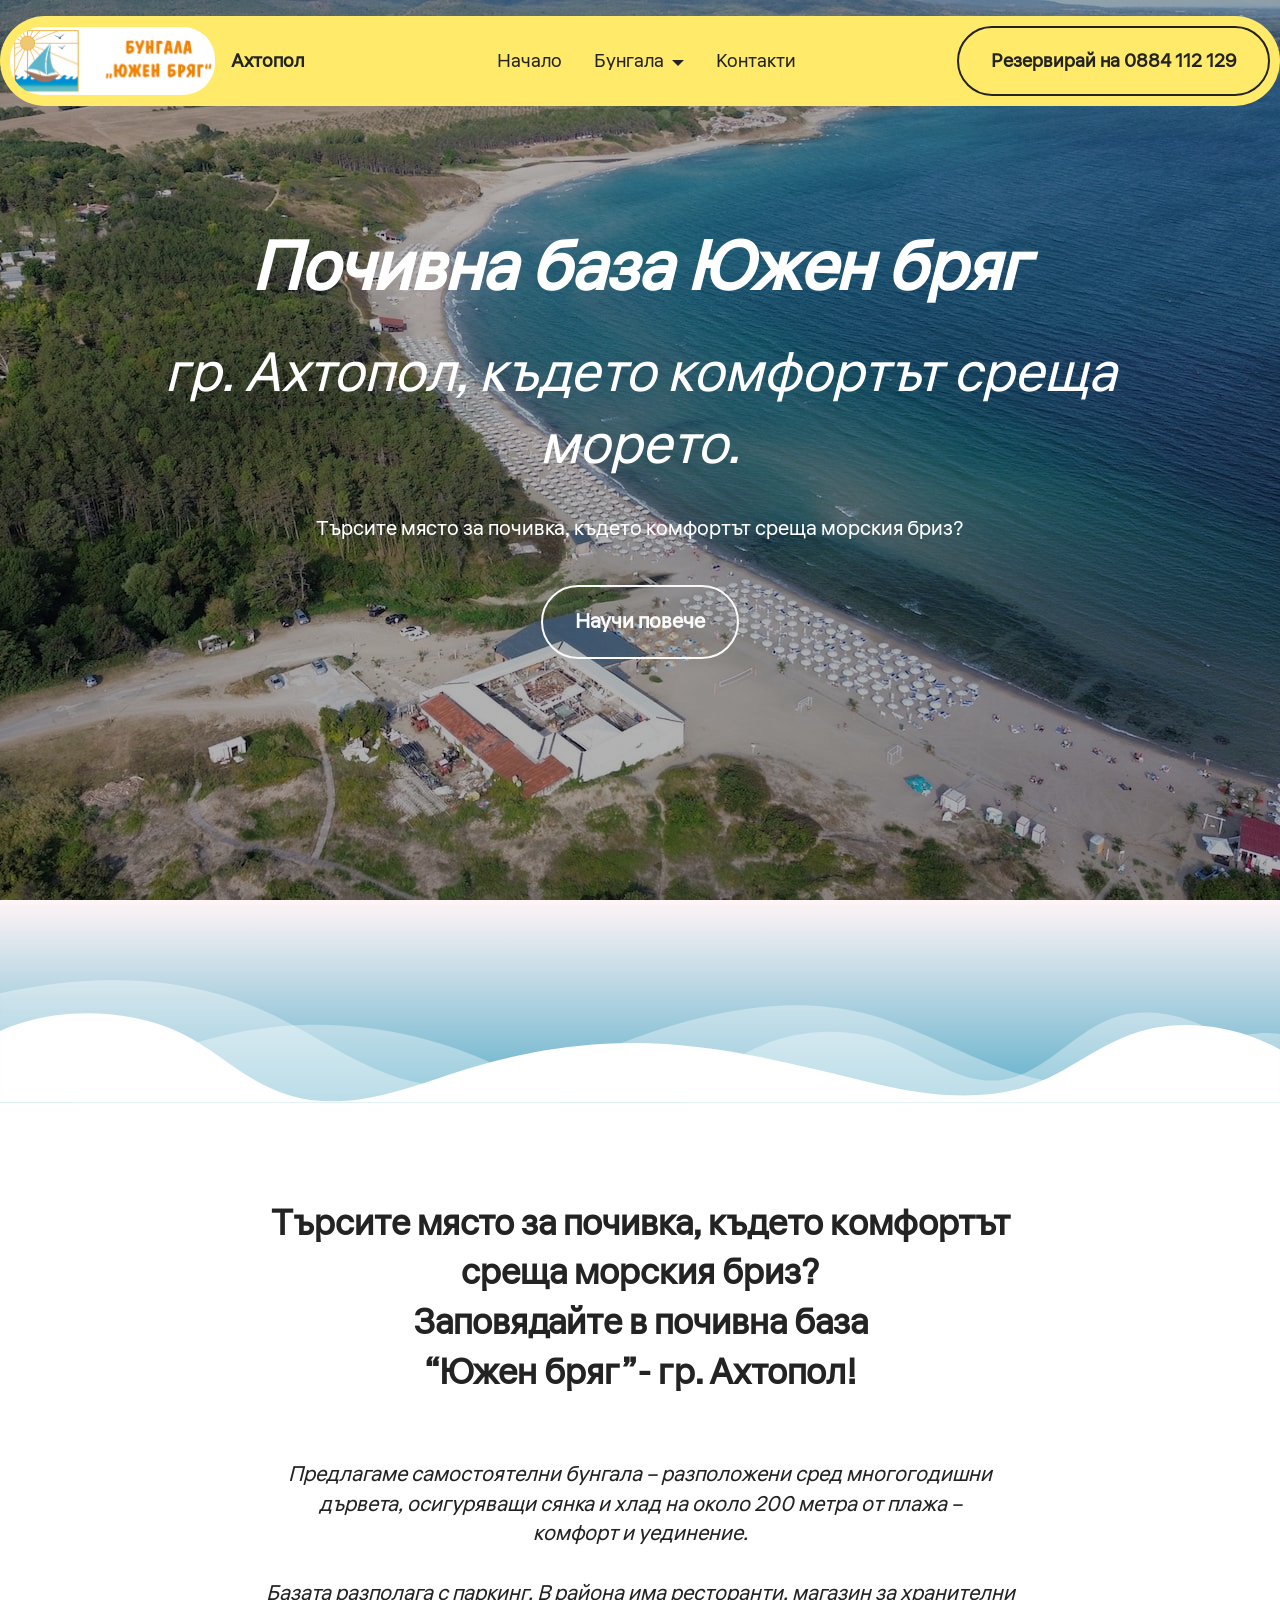
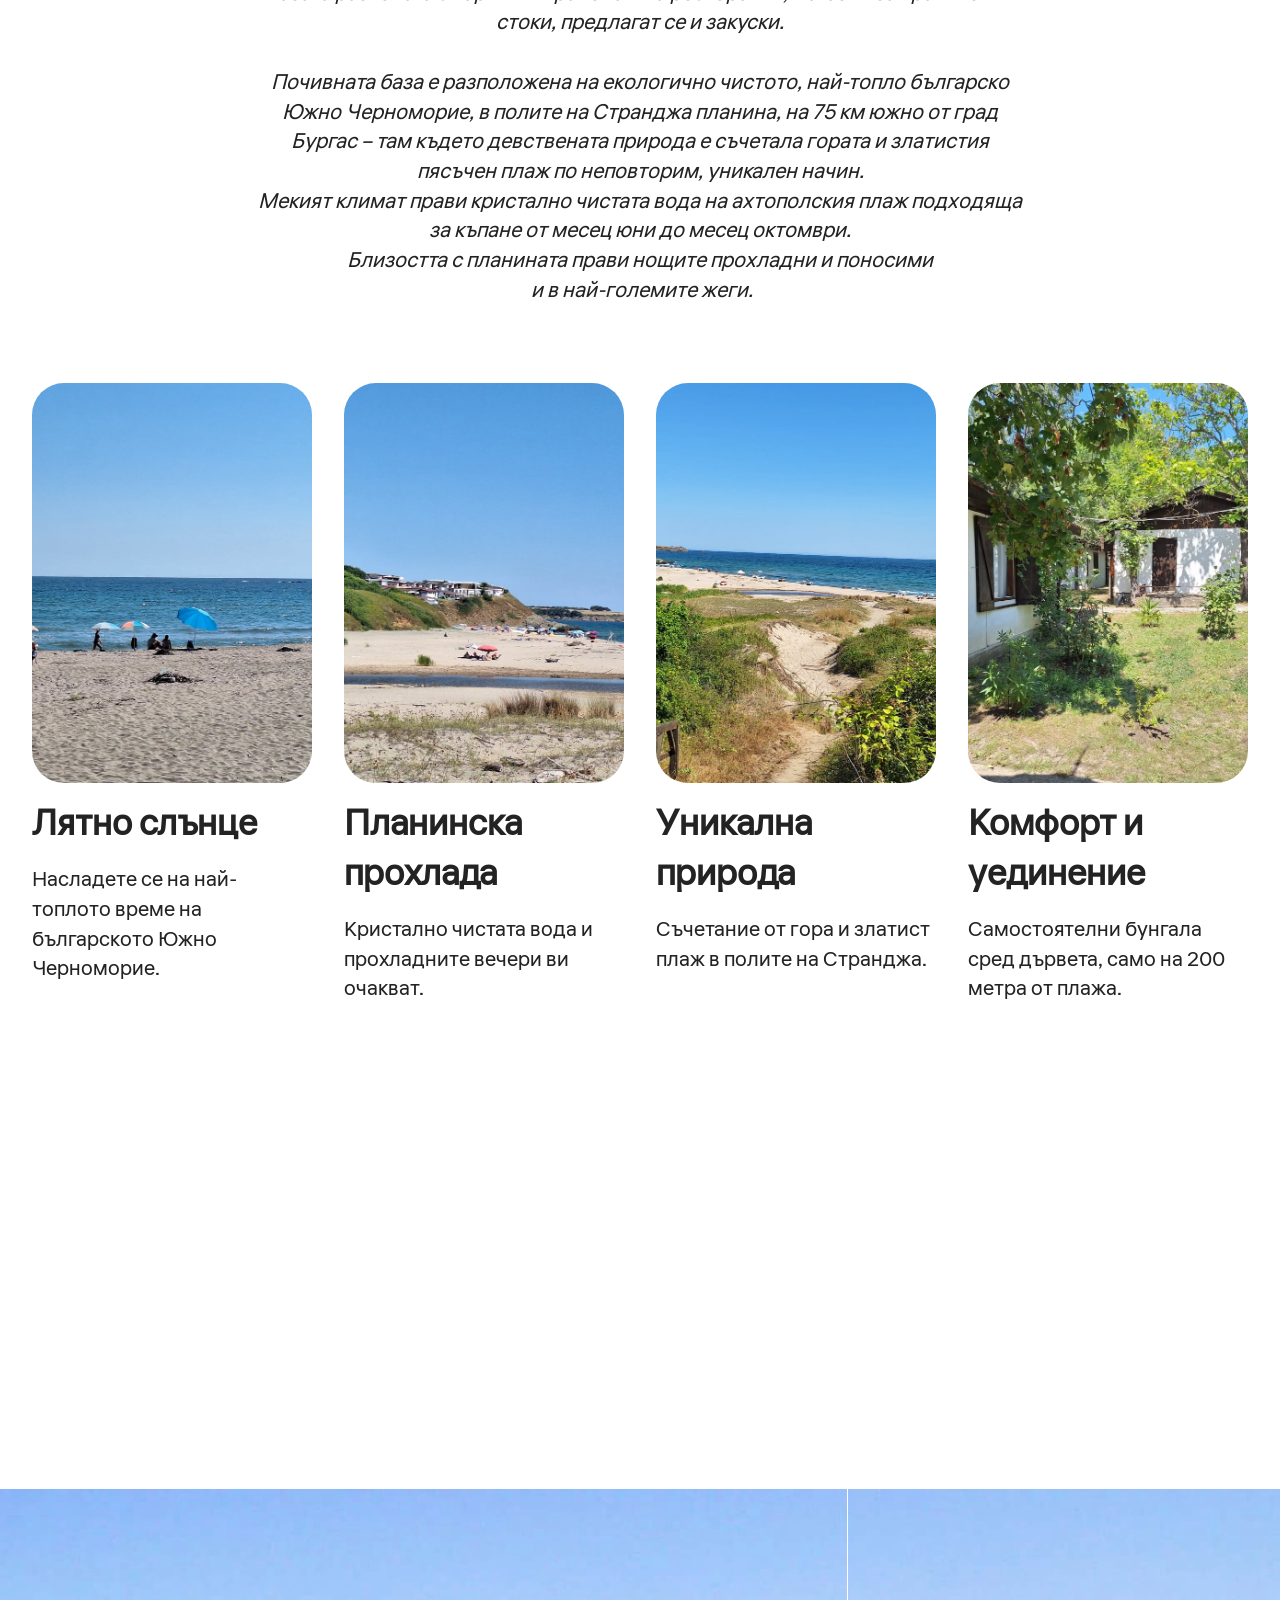
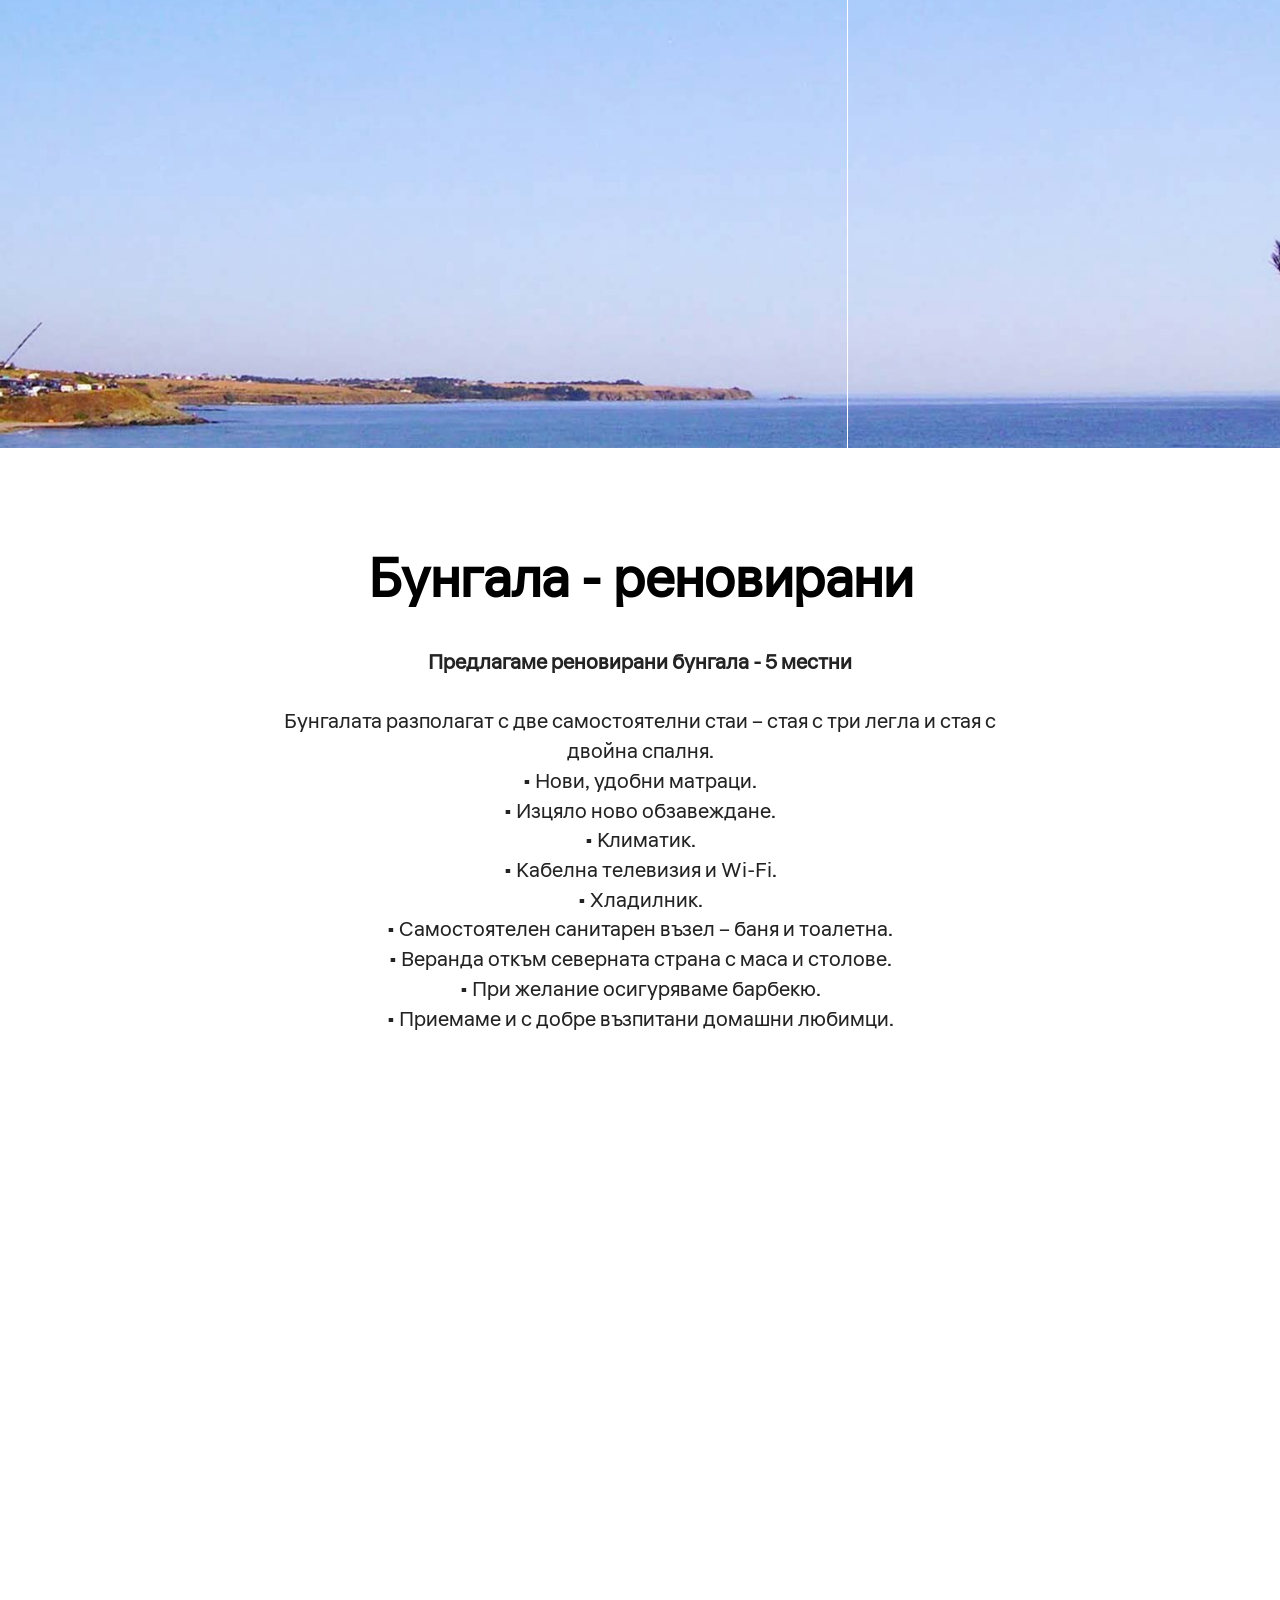
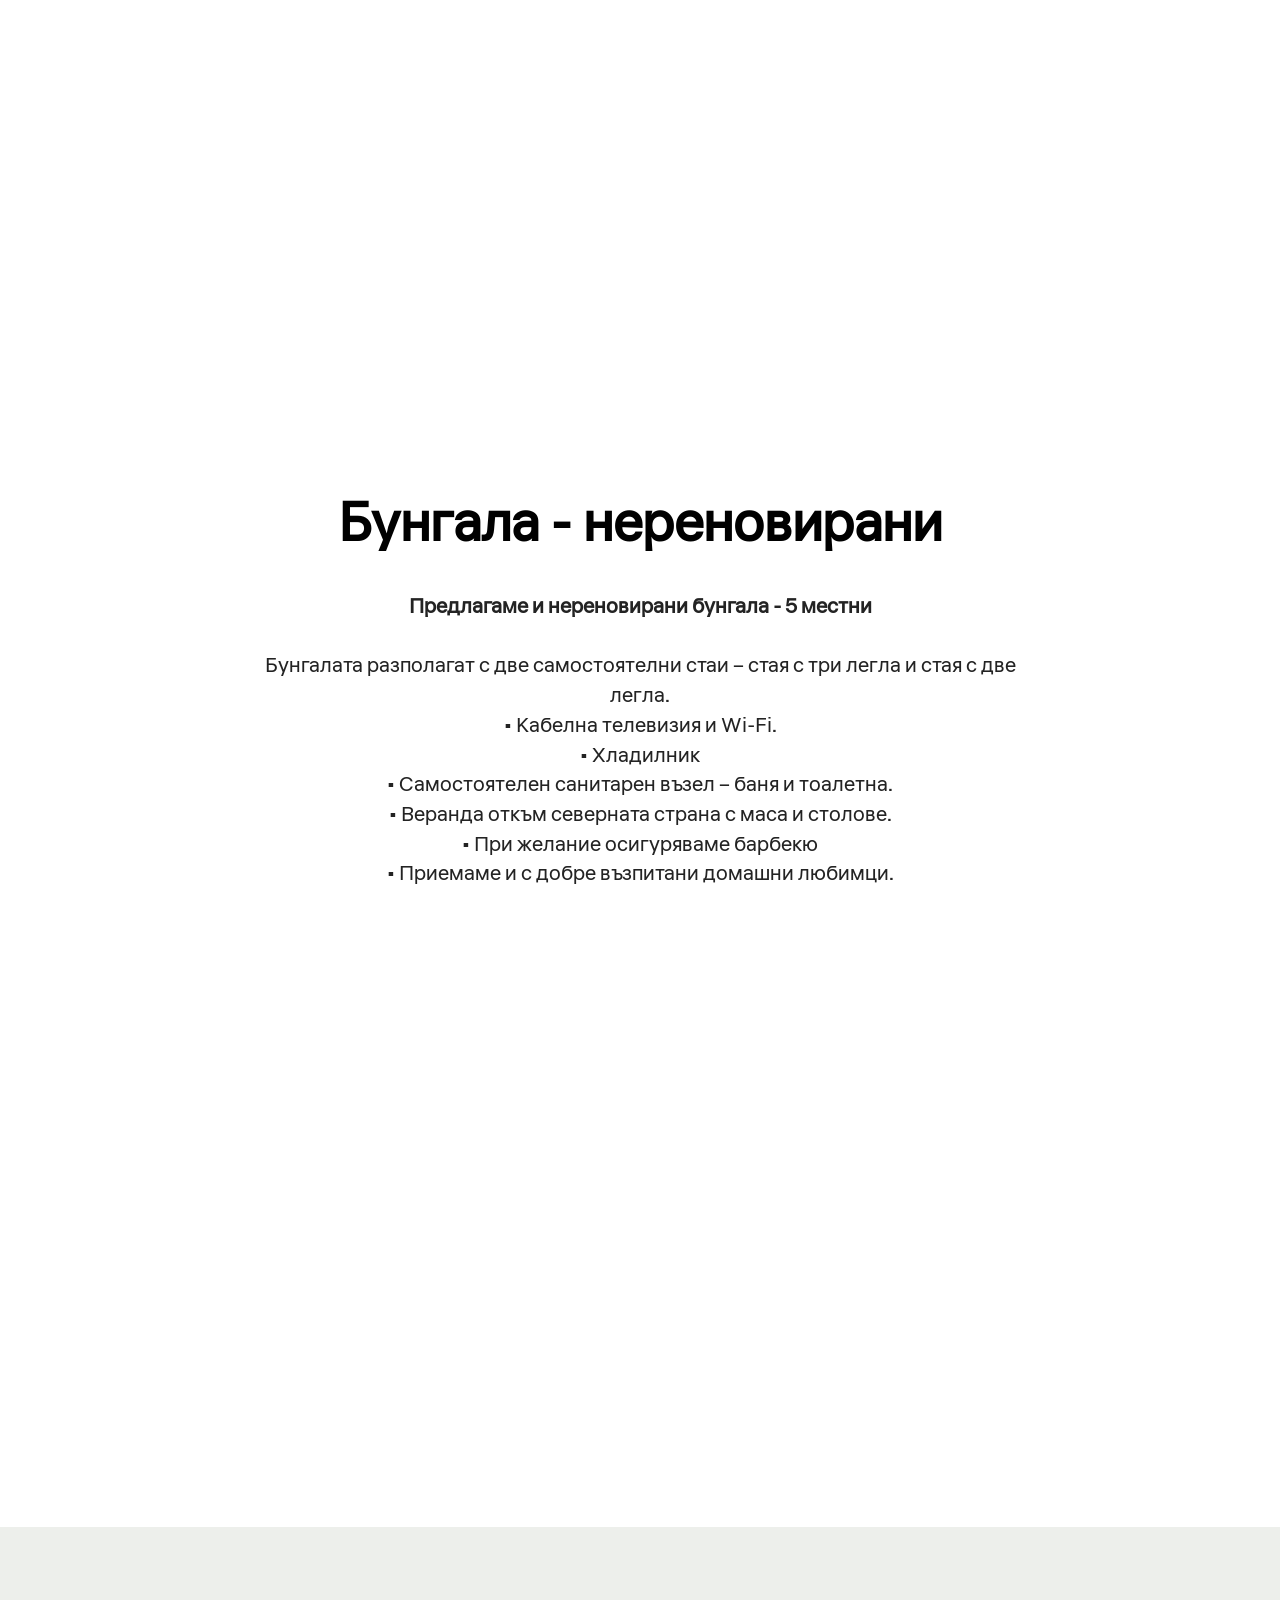
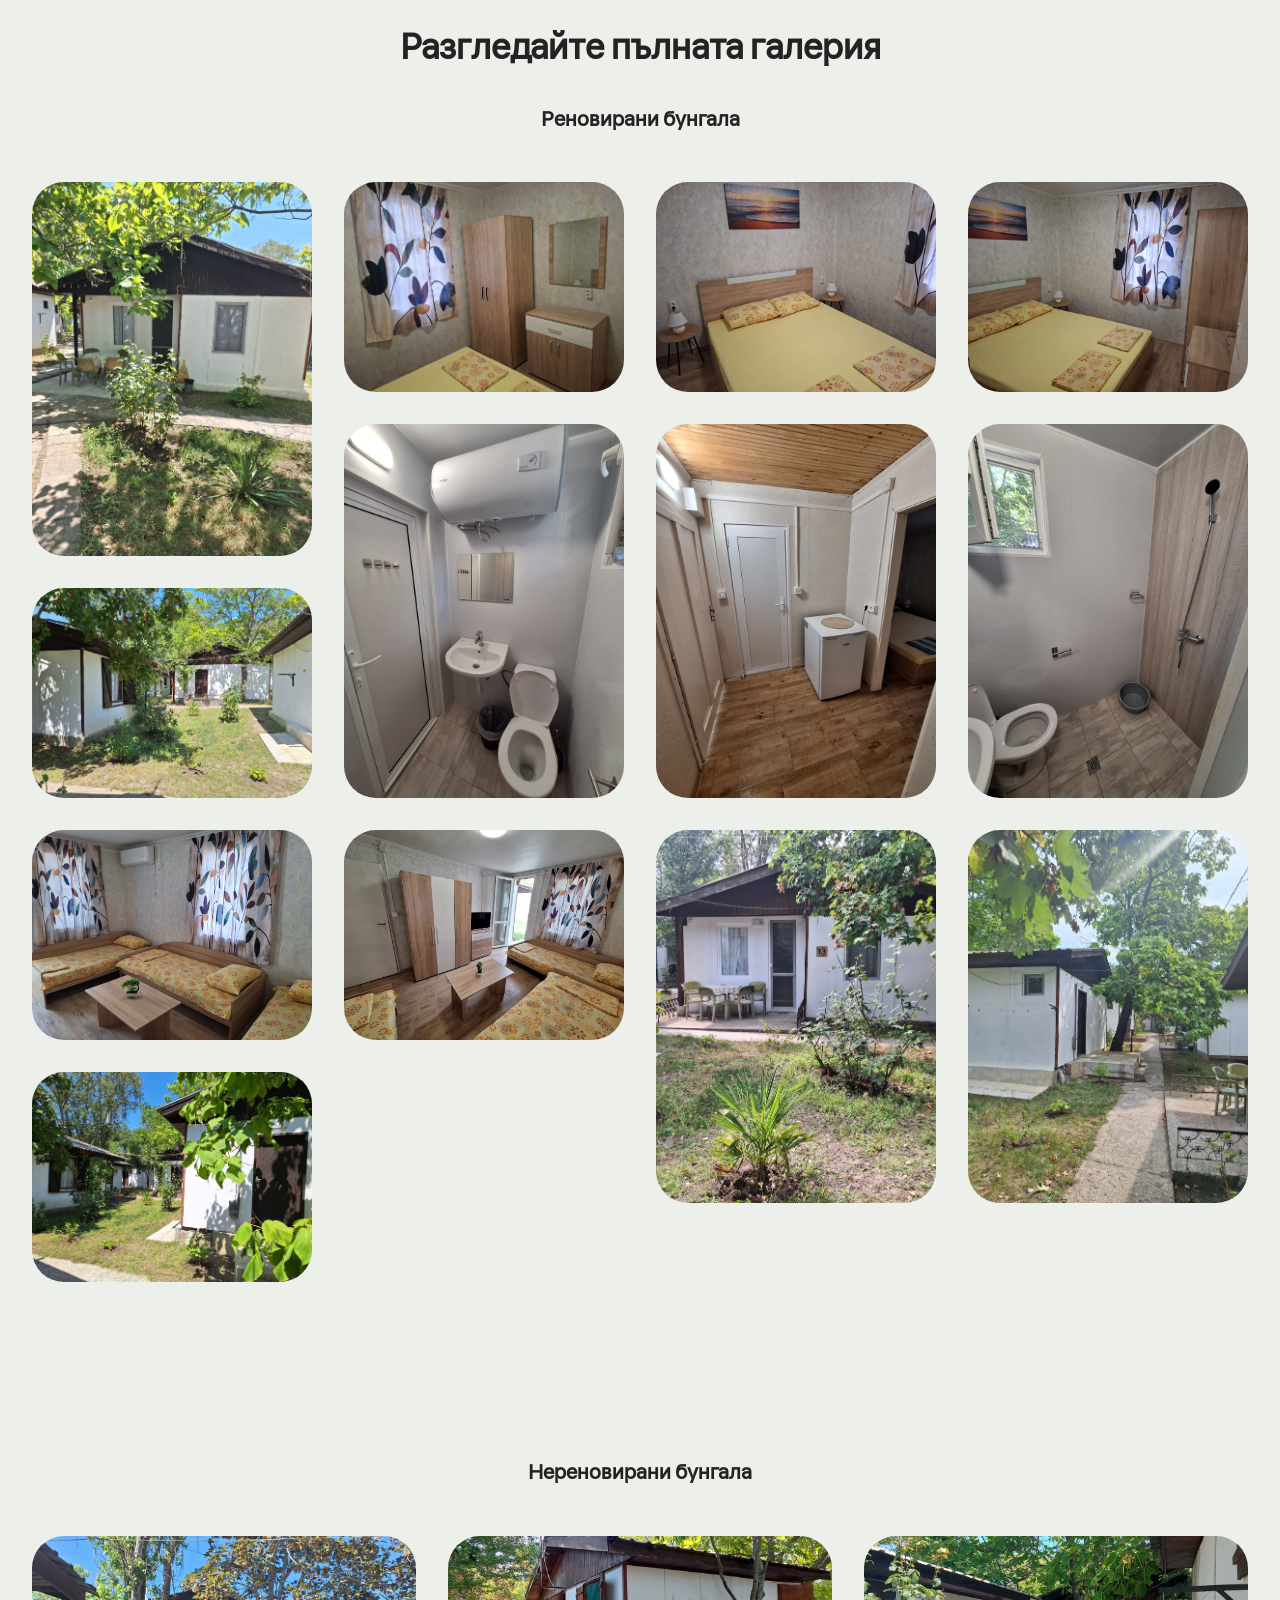
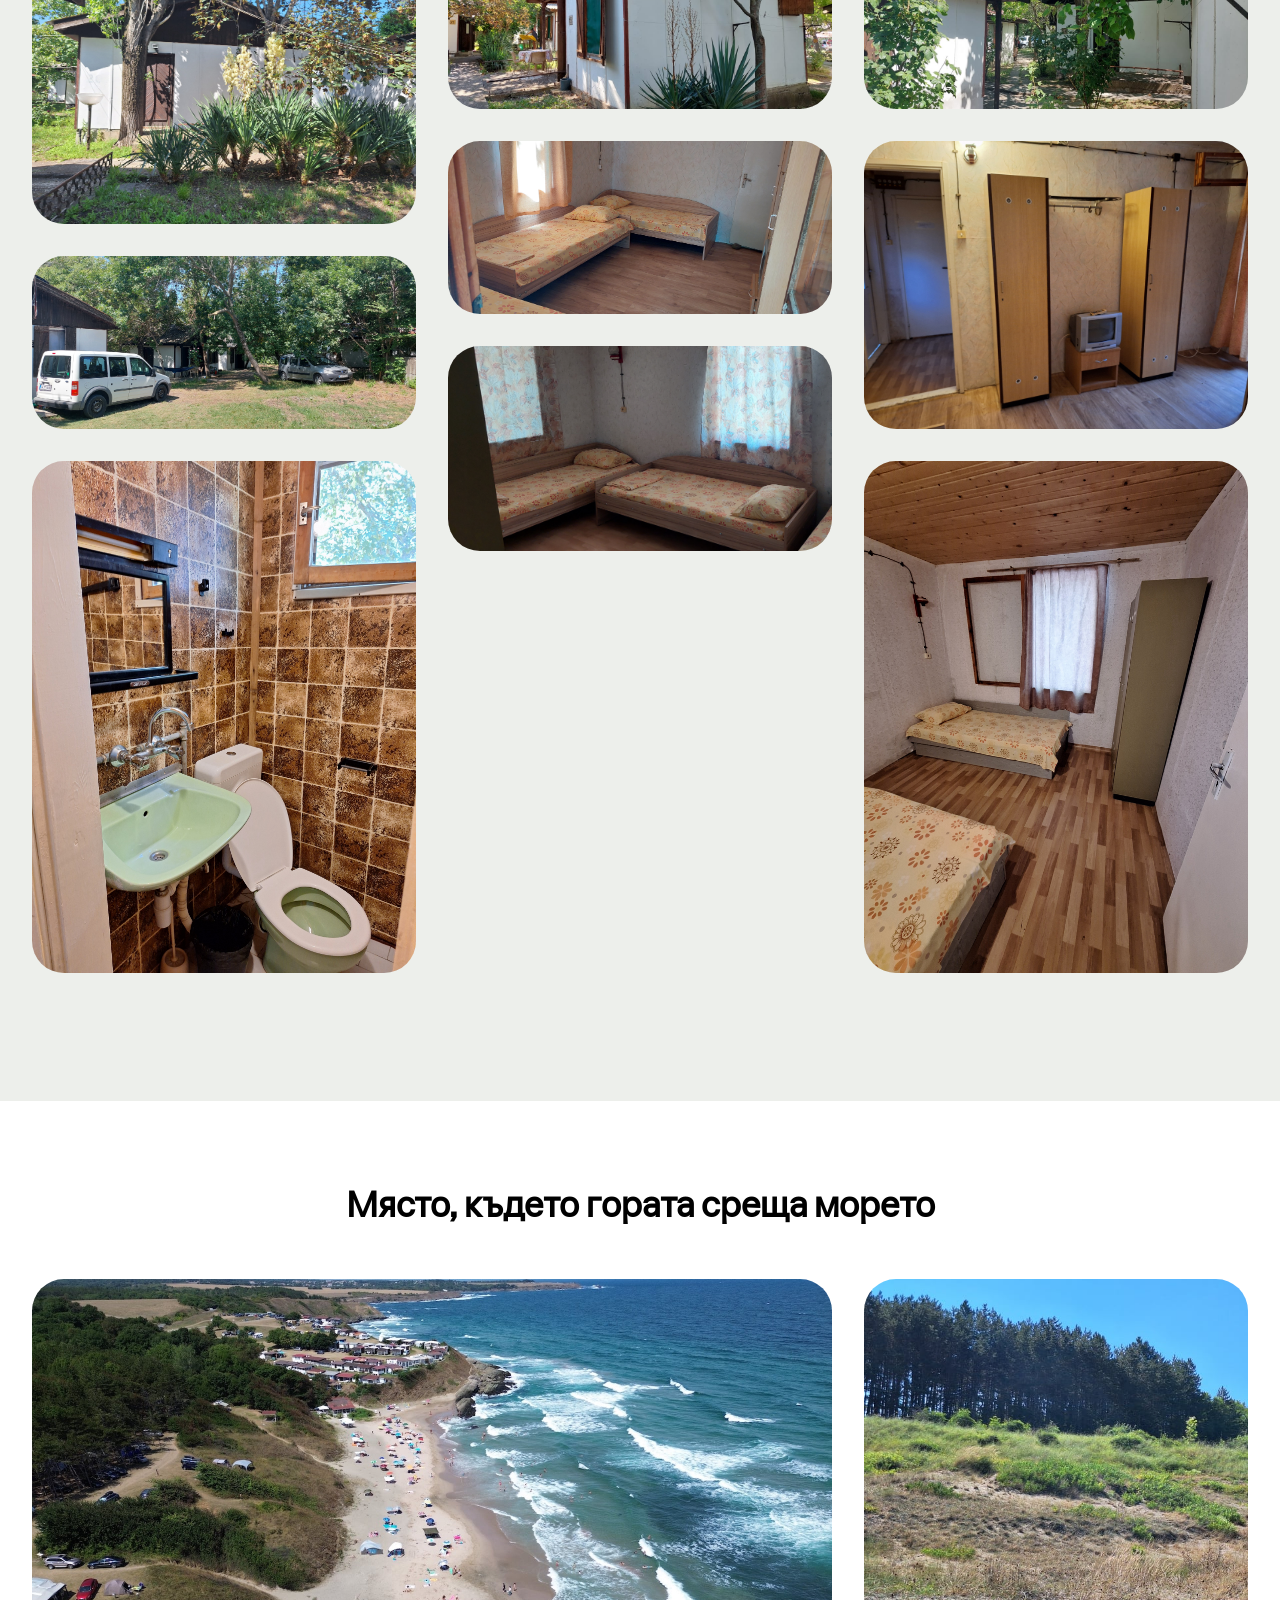
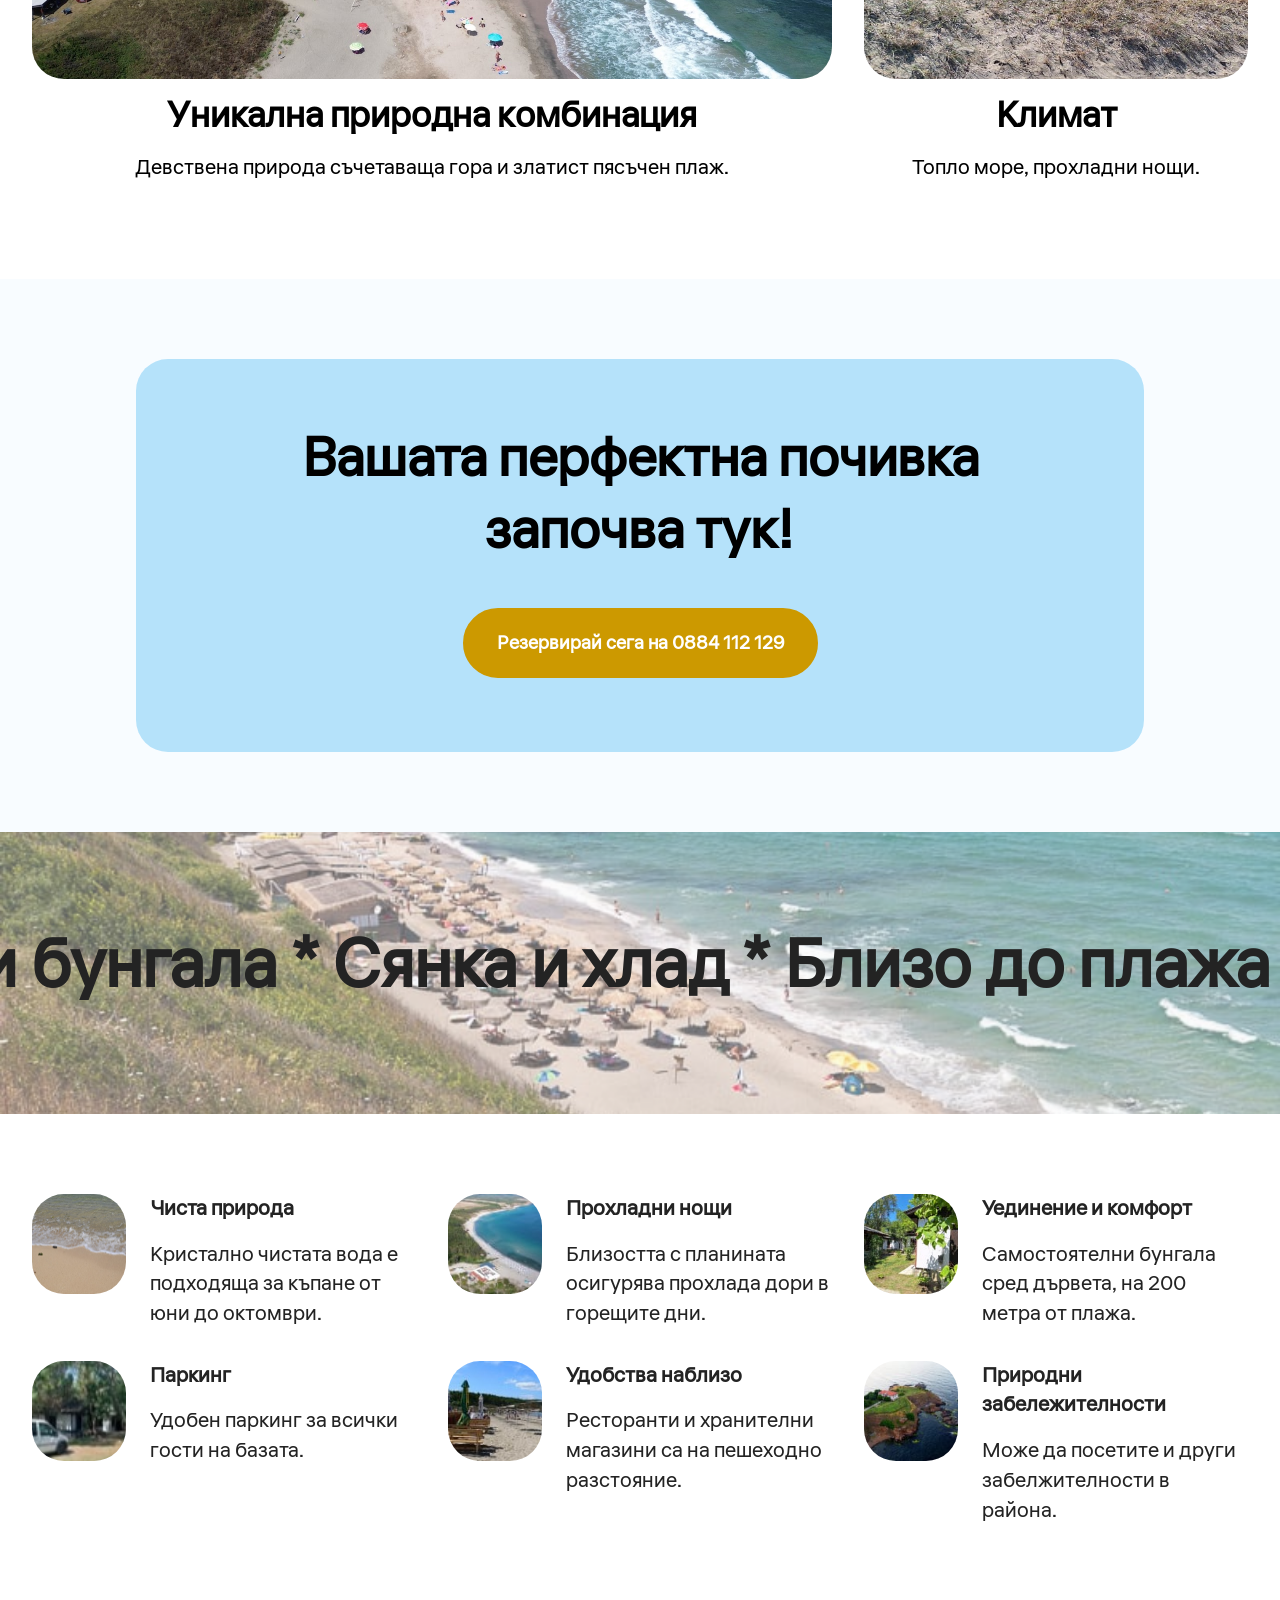
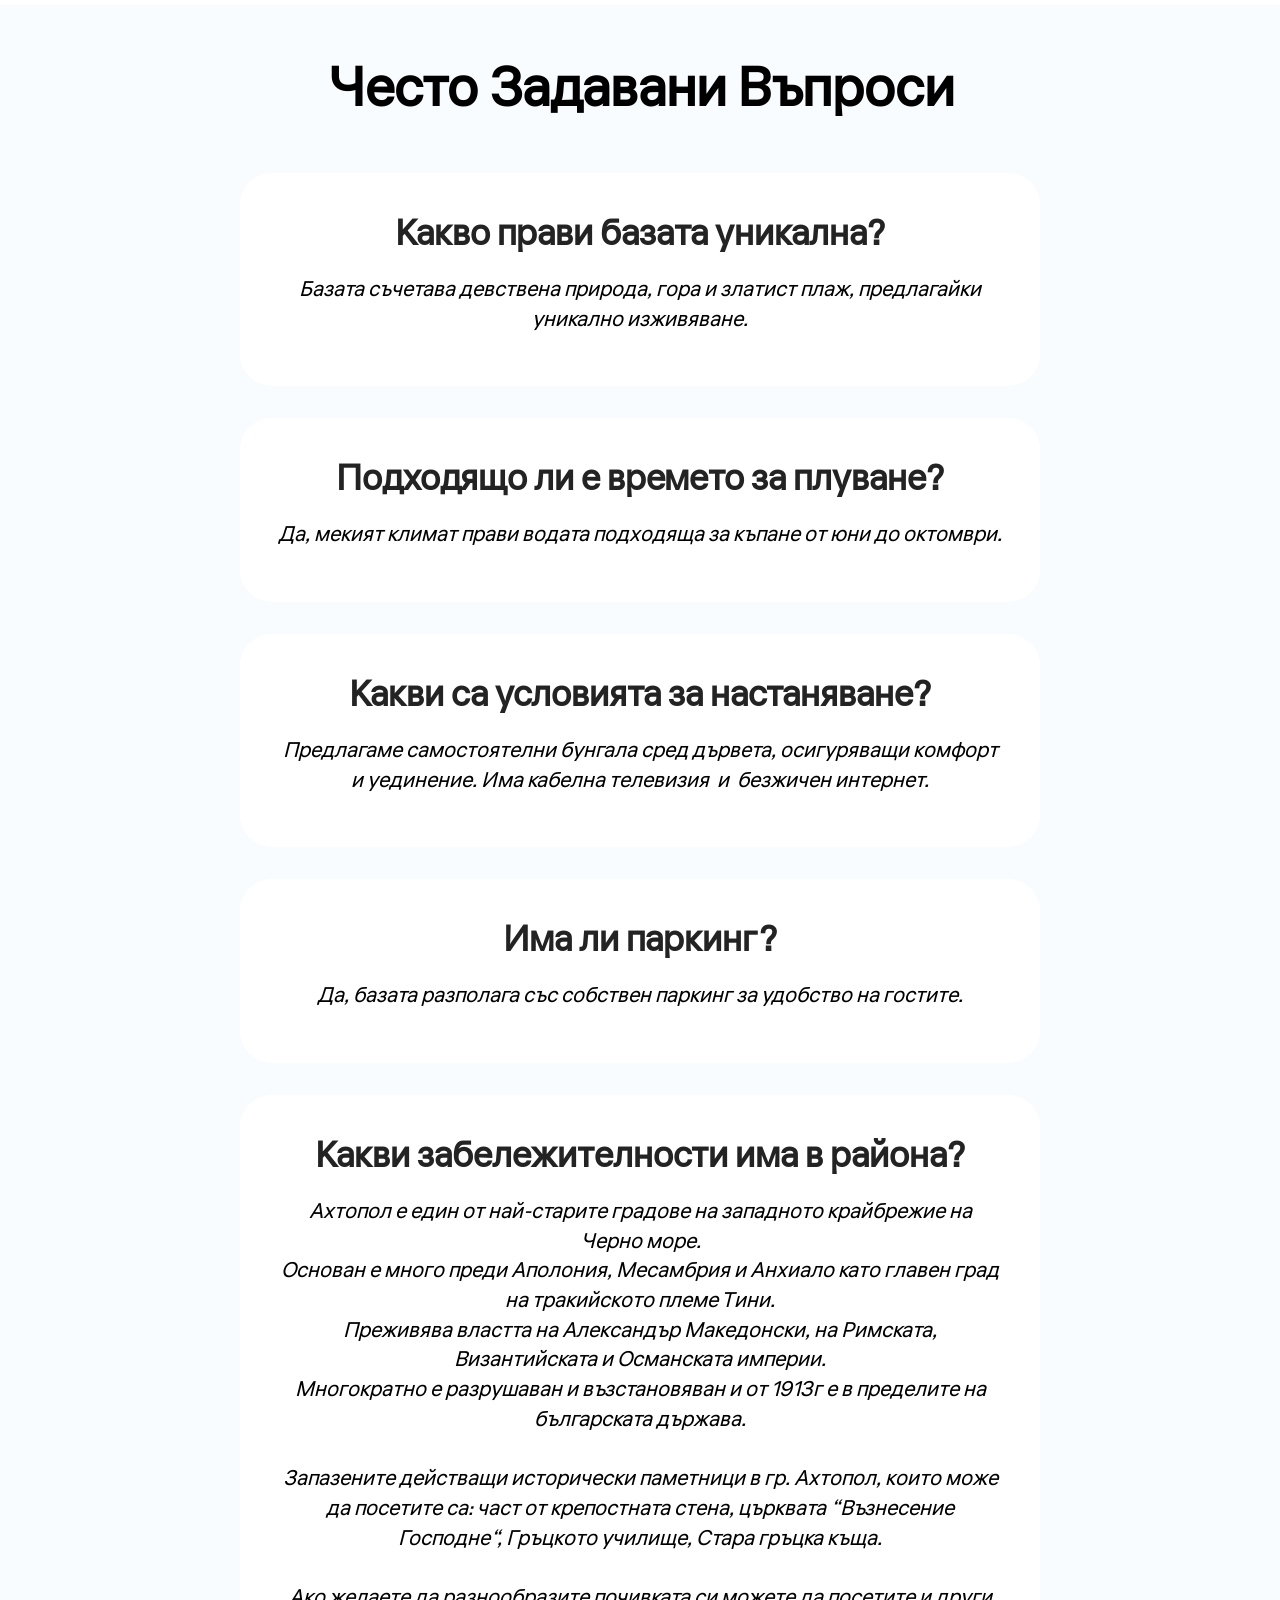
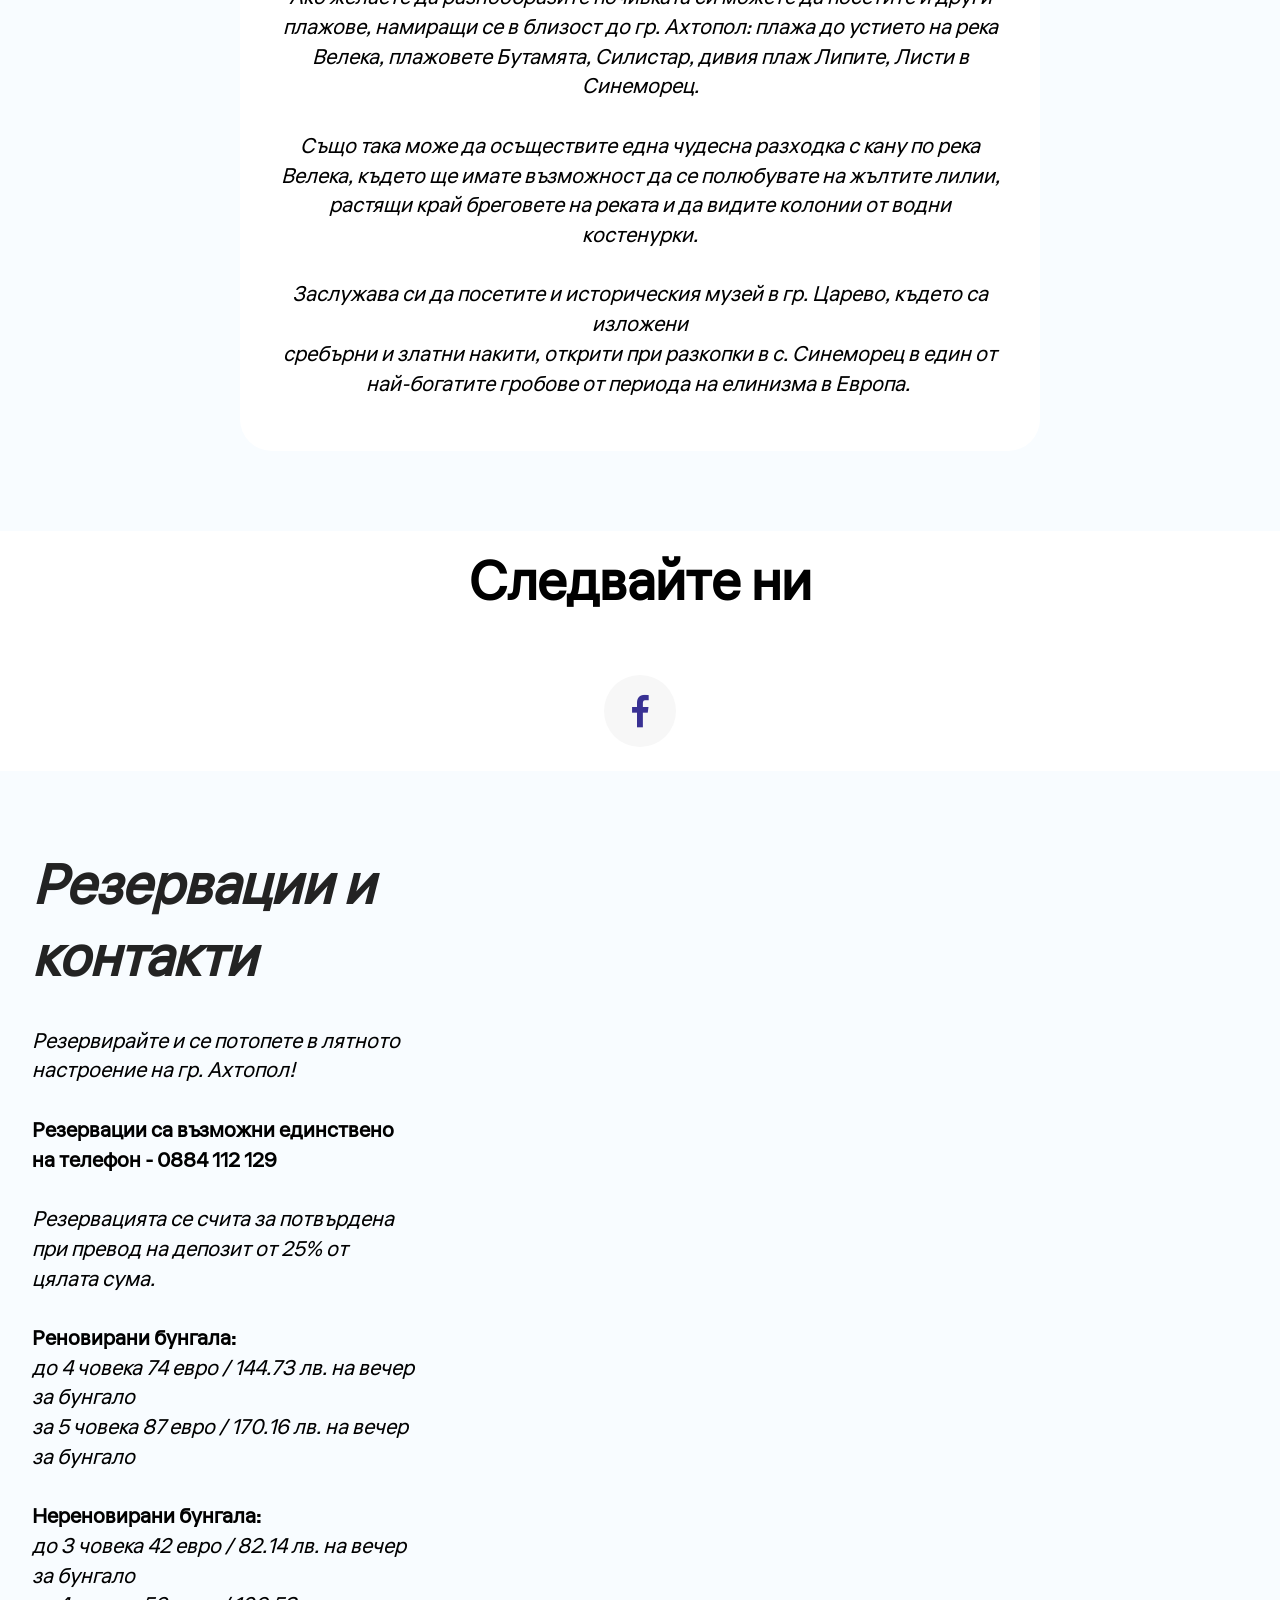
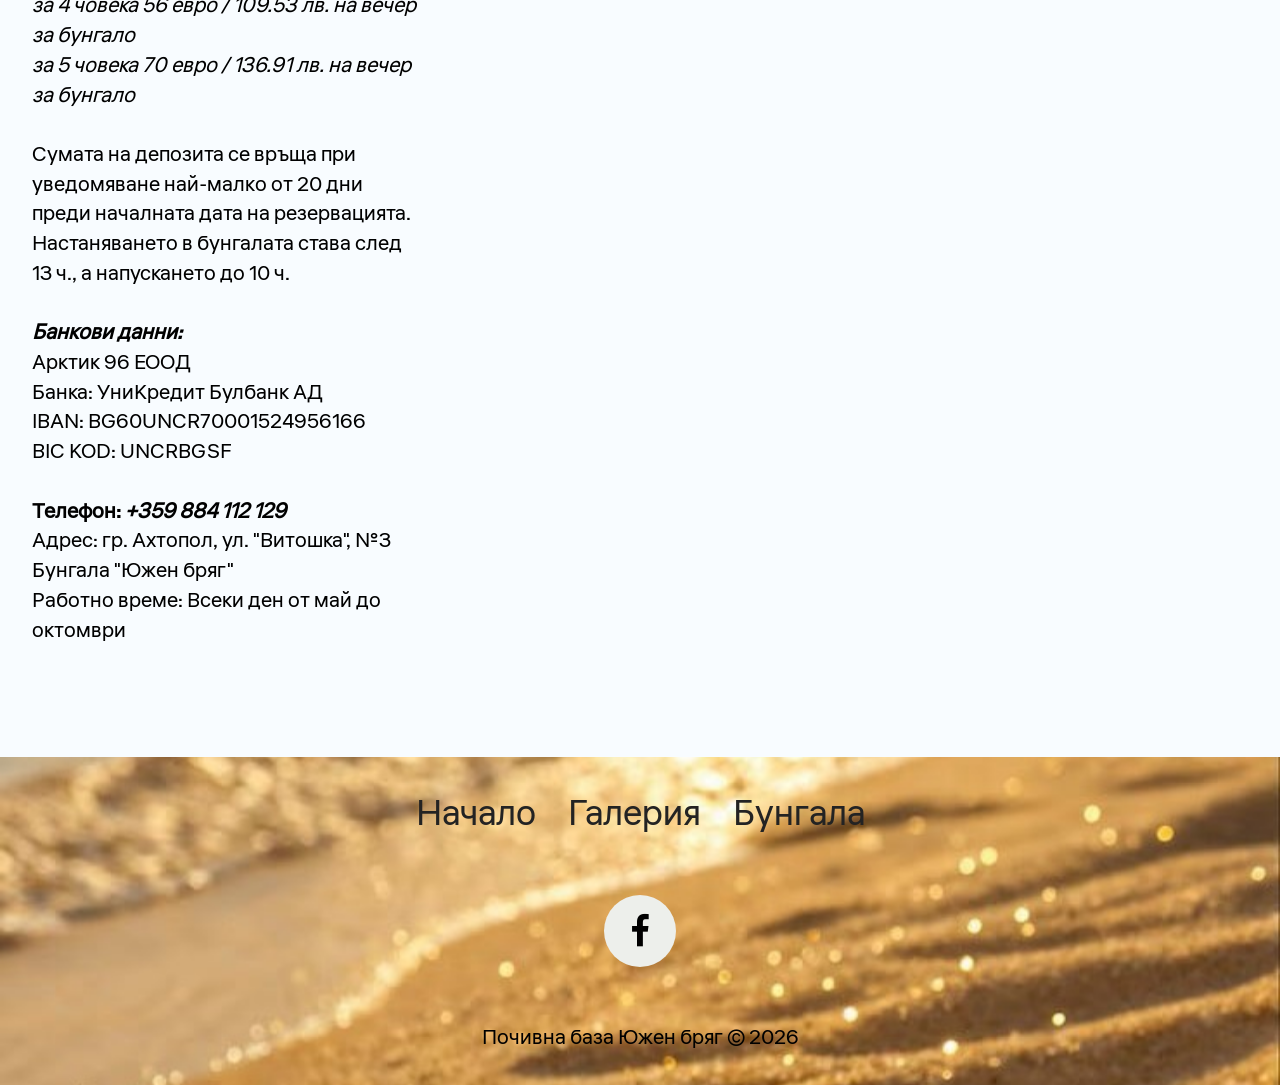
==== index.html @ 61414a7e "create github pages" ====
<!DOCTYPE html>
<html  lang="bg">
<head>
  
  <meta charset="UTF-8">
  <meta http-equiv="X-UA-Compatible" content="IE=edge">
  
  <meta name="viewport" content="width=device-width, initial-scale=1, minimum-scale=1">
  <link rel="shortcut icon" href="assets/images/logo-206x69.png" type="image/x-icon">
  <meta name="description" content="Почивна база „Южен бряг“ в Ахтопол предлага уютни бунгала на метри от плажа. Насладете се на спокойна почивка сред гора и море на южното Черноморие. Насладете се на комфорт, морски бриз и екологично чиста природа. Идеално съчетание на гора и златист плаж. Бунгала сред дървета на двеста 200 метра от плажа и морето.">
  
  
  <title>Бунгала Ахтопол – Почивна база "Южен бряг" до плажа</title>
  <link rel="stylesheet" href="assets/web/assets/mobirise-icons2/mobirise2.css">
  <link rel="stylesheet" href="assets/bootstrap/css/bootstrap.min.css">
  <link rel="stylesheet" href="assets/parallax/jarallax.css">
  <link rel="stylesheet" href="assets/dropdown/css/style.css">
  <link rel="stylesheet" href="assets/socicon/css/styles.css">
  <link rel="stylesheet" href="assets/theme/css/style.css">
  <link rel="stylesheet" href="assets/gallery/style.css">
  <link rel="preload" href="https://fonts.googleapis.com/css2?family=Liter&display=swap&display=swap" as="style" onload="this.onload=null;this.rel='stylesheet'">
  <noscript><link rel="stylesheet" href="https://fonts.googleapis.com/css2?family=Liter&display=swap&display=swap"></noscript>
  <link rel="preload" as="style" href="assets/mobirise/css/mbr-additional.css?v=qchjQt"><link rel="stylesheet" href="assets/mobirise/css/mbr-additional.css?v=qchjQt" type="text/css">

  
  
  
</head>
<body>
  
  <section data-bs-version="5.1" class="menu menu2 cid-vcwhERWtjo" once="menu" id="menu">
	

	<nav class="navbar navbar-dropdown navbar-fixed-top navbar-expand-lg">
		<div class="container">
			<div class="navbar-brand">
				<span class="navbar-logo">
					<a href="http://bungala-yujenbryag.eu">
						<img src="assets/images/logo-206x69.png" alt="Лого почивна база южен бряг" style="height: 4.3rem;">
					</a>
				</span>
				<span class="navbar-caption-wrap"><a class="navbar-caption text-black text-primary display-4" href="index.html#Home">Ахтопол</a></span>
			</div>
			<button class="navbar-toggler" type="button" data-toggle="collapse" data-bs-toggle="collapse" data-target="#navbarSupportedContent" data-bs-target="#navbarSupportedContent" aria-controls="navbarNavAltMarkup" aria-expanded="false" aria-label="Toggle navigation">
				<div class="hamburger">
					<span></span>
					<span></span>
					<span></span>
					<span></span>
				</div>
			</button>
			<div class="collapse navbar-collapse" id="navbarSupportedContent">
				<ul class="navbar-nav nav-dropdown" data-app-modern-menu="true"><li class="nav-item">
						<a class="nav-link link text-black text-primary display-4" href="index.html#hero-home">Начало</a>
					</li>
					<li class="nav-item dropdown">
						<a class="nav-link link text-black text-primary dropdown-toggle display-4" href="index.html#gallery-bungala1" aria-expanded="false" data-toggle="dropdown-submenu" data-bs-toggle="dropdown" data-bs-auto-close="outside">Бунгала</a><div class="dropdown-menu" aria-labelledby="dropdown-634"><a class="text-black text-primary dropdown-item display-4" href="index.html#gallery-bungala1">Бунгала реновирани</a><a class="text-black text-primary show dropdown-item display-4" href="index.html#gallery-bungala2">Бунгала нереновирани</a></div>
					</li>
					<li class="nav-item">
						<a class="nav-link link text-black text-primary display-4" href="index.html#contacts-reserve">Контакти</a>
					</li></ul>
				
				<div class="navbar-buttons mbr-section-btn"><a class="btn btn-black-outline display-4" href="index.html#contacts-reserve">Резервирай на 0884 112 129</a></div>
			</div>
		</div>
	</nav>
</section>

<section data-bs-version="5.1" class="header16 cid-vcwhERWDUb mbr-fullscreen mbr-parallax-background" id="hero-home">
  
  <div class="mbr-overlay" style="opacity: 0.3; background-color: rgb(0, 0, 0);"></div>
  <div class="container-fluid">
    <div class="row">
      <div class="content-wrap col-12 col-md-12">
        <h1 class="mbr-section-title mbr-fonts-style mbr-white mb-4 display-1"><strong><em>Почивна база Южен бряг</em></strong></h1>
        <h2 class="mbr-section-subtitle mbr-fonts-style mbr-white mb-4 display-2"><em>гр. Ахтопол, където комфортът среща морето.</em></h2>
        <p class="mbr-fonts-style mbr-text mbr-white mb-4 display-7">Търсите място за почивка, където комфортът среща морския бриз?</p>
        <div class="mbr-section-btn"><a class="btn btn-white-outline display-7" href="index.html#Home">Научи повече</a></div>
      </div>
    </div>
  </div>
</section>

<section data-bs-version="5.1" class="cid-YPd1KaVJyr" id="design-block">

    

    <svg version="1.1" xmlns="http://www.w3.org/2000/svg" xmlns:xlink="http://www.w3.org/1999/xlink" viewBox="0 0 3510.8 349.9">
      <path class="wave1" d="M1538.6,349.9c-8.5-5.8-17-11.5-25.4-17.2c-201.1-134-443.1-203.1-683.1-195.3c-227.5,7.5-446.5,85.8-635.3,212.4H1538.6z"></path>
      <path class="wave2" d="M3510.8,204.2c-20.4-11.2-41.6-21.2-62.2-29.5c-82.7-33.3-189.3-48.1-283.7-29.4c-145.5,29-226.9,126.3-365.6,165.7c-122,34.6-266.8,18.4-392.2-11.3c-243.9-57.8-476.4-125.1-746.4-111c-148,7.7-291,38.8-421.4,82c-134.5,44.6-293.8,106.7-448.7,58.3c-131.8-41.3-200.4-132.1-322.4-182c-91.2-37.3-207.8-50.7-315.1-36.3C98,118.1,45.7,132.9,0,153.3v197.2h3510.8V204.2z"></path>
      <path class="wave1" d="M3510.8,282.8c-117.5-97.4-255.6-201.2-413.4-176.4c-111.4,17.5-184.7,114-282.7,161c-127.3,61-227.1-16.9-341-69.3c-153.7-70.6-343.6-51.4-480.7,48.6c-42.4,31-83,70-125.2,103.2h1643V282.8z"></path>
      <path class="wave1" d="M3510.8,161.9c-21.6-2.7-43-3.1-62.3-1.6c-73,5.5-142.2,33.4-209.5,62.3c-67.3,28.9-134.9,59.4-207.2,70.9c-241.2,38.3-440.7-133.6-663.5-189c-201.9-50.2-415.8-6.8-611.8,62.6c-199.5,70.6-405.5,169.7-612.9,127.5c-146-29.7-268.2-125.9-403.1-189.1C501.4-6.7,247.5-4.2,0,50.1v299.8h3510.8V161.9z"></path>
    </svg>
  
</section>

<section data-bs-version="5.1" class="features03 cid-vcwhERWbCY" id="Home">
  
  
  <div class="container-fluid">
    <div class="row justify-content-center mb-5">
      <div class="col-12 content-head">
        <div class="mbr-section-head">
          <h4 class="mbr-section-title mbr-fonts-style align-center mb-0 display-5"><strong>Търсите място за почивка, където комфортът среща морския бриз?<br></strong><strong>Заповядайте в почивна база <br>“Южен бряг”- гр. Ахтопол!</strong></h4>
          <h5 class="mbr-section-subtitle mbr-fonts-style align-center mt-4 mb-0 display-7"><div><em><br></em></div><div><em>Предлагаме самостоятелни бунгала – разположени сред многогодишни дървета, осигуряващи сянка и хлад на около 200 метра от плажа –
</em></div><div><em>комфорт и уединение.</em></div><br><div><em>
</em></div><div><em>Базата разполага с паркинг. В района има ресторанти, магазин за хранителни стоки, предлагат се и закуски.</em></div><br><div><em>Почивната база е разположена на екологично чистото, най-топло българско Южно Черноморие, в полите на Странджа планина, на 75 км южно от град Бургас – там където девствената природа е съчетала гората и златистия пясъчен плаж по неповторим, уникален начин.
</em></div><div><em>Мекият климат прави кристално чистата вода на ахтополския плаж подходяща за къпане от месец юни до месец октомври.
</em></div><div><em>Близостта с планината прави нощите прохладни и поносими<br>&nbsp;и в най-големите жеги.<br></em></div><div><br></div></h5>
        </div>
      </div>
    </div>
    <div class="row">
      <div class="item features-image col-12 col-md-6 col-lg-3 active">
        <div class="item-wrapper">
          <div class="item-img mb-3">
            <img src="assets/images/8-1158x869.webp" alt="Ахтопол Бунгала почивка на 200 метра от плажа, гора, море, плаж" title="">
          </div>
          <div class="item-content align-left">
            <h5 class="item-title mbr-fonts-style mt-0 mb-2 display-5">
              <strong>Лятно слънце</strong>
            </h5>
            <p class="mbr-text mbr-fonts-style mb-3 display-7"></p>
            <p class="mbr-text mbr-fonts-style mb-3 display-7">Насладете се на най-топлото време на българското Южно Черноморие.</p>
            
          </div>
        </div>
      </div>
      <div class="item features-image col-12 col-md-6 col-lg-3">
        <div class="item-wrapper">
          <div class="item-img mb-3">
            <img src="assets/images/7-1158x869.webp" alt="Ахтопол Бунгала почивка на 200 метра от плажа, гора, море, плаж" title="" data-slide-to="1" data-bs-slide-to="1">
          </div>
          <div class="item-content align-left">
            <h5 class="item-title mbr-fonts-style mb-2 mt-0 display-5">
              <strong>Планинска прохлада</strong>
            </h5>
            <p class="mbr-text mbr-fonts-style mb-3 display-7"></p>
            <p class="mbr-text mbr-fonts-style mb-3 display-7">Кристално чистата вода и прохладните вечери ви очакват.</p>
            
          </div>
        </div>
      </div>
      <div class="item features-image col-12 col-md-6 col-lg-3">
        <div class="item-wrapper">
          <div class="item-img mb-3">
            <img src="assets/images/10-1158x869.webp" alt="Ахтопол Бунгала почивка на 200 метра от плажа, гора, море, плаж" title="" data-slide-to="2" data-bs-slide-to="2">
          </div>
          <div class="item-content align-left">
            <h5 class="item-title mbr-fonts-style mb-2 mt-0 display-5">
              <strong>Уникална природа</strong>
            </h5>
            <p class="mbr-text mbr-fonts-style mb-3 display-7"></p>
            <p class="mbr-text mbr-fonts-style mb-3 display-7">Съчетание от гора и златист плаж в полите на Странджа.</p>
            
          </div>
        </div>
      </div>
      <div class="item features-image col-12 col-md-6 col-lg-3">
        <div class="item-wrapper">
          <div class="item-img mb-3">
            <img src="assets/images/4-1158x869.webp" alt="Ахтопол Бунгала почивка на 200 метра от плажа, гора, море, плаж" title="" data-slide-to="2" data-bs-slide-to="2">
          </div>
          <div class="item-content align-left">
            <h5 class="item-title mbr-fonts-style mb-2 mt-0 display-5">
              <strong>Комфорт и уединение</strong>
            </h5>
            <p class="mbr-text mbr-fonts-style mb-3 display-7"></p>
            <p class="mbr-text mbr-fonts-style mb-3 display-7">Самостоятелни бунгала сред дървета, само на 200 метра от плажа.</p>
            
          </div>
        </div>
      </div>
    </div>
  </div>
</section>

<section data-bs-version="5.1" class="image02 cid-vcwhERW3eX mbr-fullscreen mbr-parallax-background" id="image">
    
    
    <div class="container">
        <div class="row"></div>
    </div>
</section>

<section data-bs-version="5.1" class="gallery4 cid-vcwhERXwJu" id="gallery-bungala1">
  
  
  <div class="container-fluid gallery-wrapper">
    <div class="row justify-content-center">
      <div class="col-12 content-head">
        <div class="mbr-section-head mb-5">
          <h4 class="mbr-section-title mbr-fonts-style align-center mb-0 display-2"><strong>Бунгала - реновирани</strong></h4>
          <h5 class="mbr-section-subtitle mbr-fonts-style align-center mb-0 mt-4 display-7"><strong>Предлагаме реновирани бунгала - 5 местни</strong><br><br>
<div>Бунгалата разполагат с две самостоятелни стаи – стая с три легла и стая с двойна спалня. 
</div><div>• Нови, удобни матраци.
</div><div>• Изцяло ново обзавеждане.
</div><div>• Климатик.
</div><div>• Кабелна телевизия и Wi-Fi.
</div><div>• Хладилник.
</div><div>• Самостоятелен санитарен възел – баня и тоалетна.
</div><div>• Веранда откъм северната страна с маса и столове.
</div><div>• При желание осигуряваме барбекю.
</div><div>• Приемаме и с добре възпитани домашни любимци.
</div><div><br></div></h5>
        </div>
      </div>
    </div>
    <div class="grid-container">
      <div class="grid-container-1" style="transform: translate3d(-200px, 0px, 0px);">
        <div class="grid-item">
          <img src="assets/images/20250810-142053-1536x2048.webp" alt="Ахтопол Бунгала до плажа и морето">
        </div>
        <div class="grid-item">
          <img src="assets/images/2-1536x2048.webp" alt="Ахтопол Бунгала до плажа и морето">
        </div>
        <div class="grid-item">
          <img src="assets/images/5-1536x2048.webp" alt="Ахтопол Бунгала до плажа и морето">
        </div>
        <div class="grid-item">
          <img src="assets/images/11-1536x2048.webp" alt="Ахтопол Бунгала до плажа и морето">
        </div>
      </div>
      <div class="grid-container-2" style="transform: translate3d(-70px, 0px, 0px);">
        <div class="grid-item">
          <img src="assets/images/3-1536x1152.webp" alt="Ахтопол Бунгала до плажа и морето">
        </div>
        <div class="grid-item">
          <img src="assets/images/14-1536x1152.webp" alt="Ахтопол Бунгала до плажа и морето">
        </div>
        <div class="grid-item">
          <img src="assets/images/6-1536x1152.webp" alt="Ахтопол Бунгала до плажа и морето">
        </div>
        <div class="grid-item">
          <img src="assets/images/9-1536x1152.webp" alt="Ахтопол Бунгала до плажа и морето">
        </div>
      </div>
    </div>
  </div>
</section>

<section data-bs-version="5.1" class="gallery4 cid-vd1GMuVIAP" id="gallery-bungala2">
  
  
  <div class="container-fluid gallery-wrapper">
    <div class="row justify-content-center">
      <div class="col-12 content-head">
        <div class="mbr-section-head mb-5">
          <h4 class="mbr-section-title mbr-fonts-style align-center mb-0 display-2"><strong>Бунгала - нереновирани</strong></h4>
          <h5 class="mbr-section-subtitle mbr-fonts-style align-center mb-0 mt-4 display-7"><strong>Предлагаме и нереновирани бунгала - 5 местни</strong><br><br><div>Бунгалата разполагат с две самостоятелни стаи – стая с три легла и стая с две легла.
</div><div>• Кабелна телевизия и Wi-Fi.
</div><div>• Хладилник
</div><div>• Самостоятелен санитарен възел – баня и тоалетна.
</div><div>• Веранда откъм северната страна с маса и столове.
</div><div>• При желание осигуряваме барбекю
</div><div>• Приемаме и с добре възпитани домашни любимци.
</div><div><br></div></h5>
        </div>
      </div>
    </div>
    <div class="grid-container">
      <div class="grid-container-1" style="transform: translate3d(-200px, 0px, 0px);">
        <div class="grid-item">
          <img src="assets/images/2-1536x692.webp" alt="Ахтопол Бунгала до плажа и морето">
        </div>
        <div class="grid-item">
          <img src="assets/images/1-1536x692.webp" alt="Ахтопол Бунгала до плажа и морето">
        </div>
        <div class="grid-item">
          <img src="assets/images/3-1536x692.webp" alt="Ахтопол Бунгала до плажа и морето">
        </div>
        <div class="grid-item">
          <img src="assets/images/5-1536x692.webp" alt="Ахтопол Бунгала до плажа и морето">
        </div>
      </div>
      <div class="grid-container-2" style="transform: translate3d(-70px, 0px, 0px);">
        <div class="grid-item">
          <img src="assets/images/4-1-1536x1152.webp" alt="Ахтопол Бунгала до плажа и морето">
        </div>
        <div class="grid-item">
          <img src="assets/images/7-1-1536x1152.webp" alt="Ахтопол Бунгала до плажа и морето">
        </div>
        <div class="grid-item">
          <img src="assets/images/6-2-1536x820.webp" alt="Ахтопол Бунгала до плажа и морето">
        </div>
        <div class="grid-item">
          <img src="assets/images/5-1536x692.webp" alt="Ахтопол Бунгала до плажа и морето">
        </div>
      </div>
    </div>
  </div>
</section>

<section data-bs-version="5.1" class="gallery1 mbr-gallery cid-vdbKv2hhyD" id="gallery-all">   
    
    

    <div class="container-fluid">
        <div class="row justify-content-center">
            <div class="col-12 content-head">
                <div class="mbr-section-head mb-5">
                    <h3 class="mbr-section-title mbr-fonts-style align-center m-0 display-5"><strong>Разгледайте пълната галерия</strong></h3>
                    <h4 class="mbr-section-subtitle mbr-fonts-style align-center mb-0 mt-4 display-7"><strong>Реновирани бунгала</strong></h4>
                </div>
            </div>
        </div>
        <div class="row mbr-gallery mbr-masonry" data-masonry="{&quot;percentPosition&quot;: true }">
            <div class="col-12 col-md-6 col-lg-3 item gallery-image">
                <div class="item-wrapper" data-toggle="modal" data-bs-toggle="modal" data-target="#vdZhwXNTOE-modal" data-bs-target="#vdZhwXNTOE-modal">
                    <img class="w-100" src="assets/images/1-1158x1544.webp" alt="Ахтопол бунгала почивка море плаж гора къмпинг ваканция нощувки отдих" data-slide-to="0" data-bs-slide-to="0" data-target="#lb-vdZhwXNTOE" data-bs-target="#lb-vdZhwXNTOE">
                    <div class="icon-wrapper">
                        <span class="mobi-mbri mobi-mbri-search mbr-iconfont mbr-iconfont-btn"></span>
                    </div>
                </div>
                
            </div>
            <div class="col-12 col-md-6 col-lg-3 item gallery-image">
                <div class="item-wrapper" data-toggle="modal" data-bs-toggle="modal" data-target="#vdZhwXNTOE-modal" data-bs-target="#vdZhwXNTOE-modal">
                    <img class="w-100" src="assets/images/16-1158x869.webp" alt="Ахтопол бунгала почивка море плаж гора къмпинг ваканция нощувки отдих" data-slide-to="1" data-bs-slide-to="1" data-target="#lb-vdZhwXNTOE" data-bs-target="#lb-vdZhwXNTOE">
                    <div class="icon-wrapper">
                        <span class="mobi-mbri mobi-mbri-search mbr-iconfont mbr-iconfont-btn"></span>
                    </div>
                </div>
                
            </div><div class="col-12 col-md-6 col-lg-3 item gallery-image">
                <div class="item-wrapper" data-toggle="modal" data-bs-toggle="modal" data-target="#vdZhwXNTOE-modal" data-bs-target="#vdZhwXNTOE-modal">
                    <img class="w-100" src="assets/images/15-1600x1200.webp" alt="Ахтопол бунгала почивка море плаж гора къмпинг ваканция нощувки отдих" data-slide-to="2" data-bs-slide-to="2" data-target="#lb-vdZhwXNTOE" data-bs-target="#lb-vdZhwXNTOE">
                    <div class="icon-wrapper">
                        <span class="mobi-mbri mobi-mbri-search mbr-iconfont mbr-iconfont-btn"></span>
                    </div>
                </div>
                
            </div><div class="col-12 col-md-6 col-lg-3 item gallery-image">
                <div class="item-wrapper" data-toggle="modal" data-bs-toggle="modal" data-target="#vdZhwXNTOE-modal" data-bs-target="#vdZhwXNTOE-modal">
                    <img class="w-100" src="assets/images/14-1600x1200.webp" alt="Ахтопол бунгала почивка море плаж гора къмпинг ваканция нощувки отдих" data-slide-to="3" data-bs-slide-to="3" data-target="#lb-vdZhwXNTOE" data-bs-target="#lb-vdZhwXNTOE">
                    <div class="icon-wrapper">
                        <span class="mobi-mbri mobi-mbri-search mbr-iconfont mbr-iconfont-btn"></span>
                    </div>
                </div>
                
            </div><div class="col-12 col-md-6 col-lg-3 item gallery-image">
                <div class="item-wrapper" data-toggle="modal" data-bs-toggle="modal" data-target="#vdZhwXNTOE-modal" data-bs-target="#vdZhwXNTOE-modal">
                    <img class="w-100" src="assets/images/13-3000x4000.webp" alt="Ахтопол бунгала почивка море плаж гора къмпинг ваканция нощувки отдих" data-slide-to="4" data-bs-slide-to="4" data-target="#lb-vdZhwXNTOE" data-bs-target="#lb-vdZhwXNTOE">
                    <div class="icon-wrapper">
                        <span class="mobi-mbri mobi-mbri-search mbr-iconfont mbr-iconfont-btn"></span>
                    </div>
                </div>
                
            </div><div class="col-12 col-md-6 col-lg-3 item gallery-image">
                <div class="item-wrapper" data-toggle="modal" data-bs-toggle="modal" data-target="#vdZhwXNTOE-modal" data-bs-target="#vdZhwXNTOE-modal">
                    <img class="w-100" src="assets/images/12-3000x4000.webp" alt="Ахтопол бунгала почивка море плаж гора къмпинг ваканция нощувки отдих" data-slide-to="5" data-bs-slide-to="5" data-target="#lb-vdZhwXNTOE" data-bs-target="#lb-vdZhwXNTOE">
                    <div class="icon-wrapper">
                        <span class="mobi-mbri mobi-mbri-search mbr-iconfont mbr-iconfont-btn"></span>
                    </div>
                </div>
                
            </div><div class="col-12 col-md-6 col-lg-3 item gallery-image">
                <div class="item-wrapper" data-toggle="modal" data-bs-toggle="modal" data-target="#vdZhwXNTOE-modal" data-bs-target="#vdZhwXNTOE-modal">
                    <img class="w-100" src="assets/images/11-3000x4000.webp" alt="Ахтопол бунгала почивка море плаж гора къмпинг ваканция нощувки отдих" data-slide-to="6" data-bs-slide-to="6" data-target="#lb-vdZhwXNTOE" data-bs-target="#lb-vdZhwXNTOE">
                    <div class="icon-wrapper">
                        <span class="mobi-mbri mobi-mbri-search mbr-iconfont mbr-iconfont-btn"></span>
                    </div>
                </div>
                
            </div>
            <div class="col-12 col-md-6 col-lg-3 item gallery-image">
                <div class="item-wrapper" data-toggle="modal" data-bs-toggle="modal" data-target="#vdZhwXNTOE-modal" data-bs-target="#vdZhwXNTOE-modal">
                    <img class="w-100" src="assets/images/4-1158x869.webp" alt="Ахтопол бунгала почивка море плаж гора къмпинг ваканция нощувки отдих" data-slide-to="7" data-bs-slide-to="7" data-target="#lb-vdZhwXNTOE" data-bs-target="#lb-vdZhwXNTOE">
                    <div class="icon-wrapper">
                        <span class="mobi-mbri mobi-mbri-search mbr-iconfont mbr-iconfont-btn"></span>
                    </div>
                </div>
                
            </div>
            <div class="col-12 col-md-6 col-lg-3 item gallery-image">
                <div class="item-wrapper" data-toggle="modal" data-bs-toggle="modal" data-target="#vdZhwXNTOE-modal" data-bs-target="#vdZhwXNTOE-modal">
                    <img class="w-100" src="assets/images/2-1158x1544.webp" alt="Ахтопол бунгала почивка море плаж гора къмпинг ваканция нощувки отдих" data-slide-to="8" data-bs-slide-to="8" data-target="#lb-vdZhwXNTOE" data-bs-target="#lb-vdZhwXNTOE">
                    <div class="icon-wrapper">
                        <span class="mobi-mbri mobi-mbri-search mbr-iconfont mbr-iconfont-btn"></span>
                    </div>
                </div>
                
            </div>
            <div class="col-12 col-md-6 col-lg-3 item gallery-image">
                <div class="item-wrapper" data-toggle="modal" data-bs-toggle="modal" data-target="#vdZhwXNTOE-modal" data-bs-target="#vdZhwXNTOE-modal">
                    <img class="w-100" src="assets/images/5-1158x1544.webp" alt="Ахтопол бунгала почивка море плаж гора къмпинг ваканция нощувки отдих" data-slide-to="9" data-bs-slide-to="9" data-target="#lb-vdZhwXNTOE" data-bs-target="#lb-vdZhwXNTOE">
                    <div class="icon-wrapper">
                        <span class="mobi-mbri mobi-mbri-search mbr-iconfont mbr-iconfont-btn"></span>
                    </div>
                </div>
                
            </div><div class="col-12 col-md-6 col-lg-3 item gallery-image">
                <div class="item-wrapper" data-toggle="modal" data-bs-toggle="modal" data-target="#vdZhwXNTOE-modal" data-bs-target="#vdZhwXNTOE-modal">
                    <img class="w-100" src="assets/images/10-4080x3060.webp" alt="Ахтопол бунгала почивка море плаж гора къмпинг ваканция нощувки отдих" data-slide-to="10" data-bs-slide-to="10" data-target="#lb-vdZhwXNTOE" data-bs-target="#lb-vdZhwXNTOE">
                    <div class="icon-wrapper">
                        <span class="mobi-mbri mobi-mbri-search mbr-iconfont mbr-iconfont-btn"></span>
                    </div>
                </div>
                
            </div><div class="col-12 col-md-6 col-lg-3 item gallery-image">
                <div class="item-wrapper" data-toggle="modal" data-bs-toggle="modal" data-target="#vdZhwXNTOE-modal" data-bs-target="#vdZhwXNTOE-modal">
                    <img class="w-100" src="assets/images/9-4000x3000.webp" alt="Ахтопол бунгала почивка море плаж гора къмпинг ваканция нощувки отдих" data-slide-to="11" data-bs-slide-to="11" data-target="#lb-vdZhwXNTOE" data-bs-target="#lb-vdZhwXNTOE">
                    <div class="icon-wrapper">
                        <span class="mobi-mbri mobi-mbri-search mbr-iconfont mbr-iconfont-btn"></span>
                    </div>
                </div>
                
            </div>
            <div class="col-12 col-md-6 col-lg-3 item gallery-image">
                <div class="item-wrapper" data-toggle="modal" data-bs-toggle="modal" data-target="#vdZhwXNTOE-modal" data-bs-target="#vdZhwXNTOE-modal">
                    <img class="w-100" src="assets/images/3-1158x869.webp" alt="Ахтопол бунгала почивка море плаж гора къмпинг ваканция нощувки отдих" data-slide-to="12" data-bs-slide-to="12" data-target="#lb-vdZhwXNTOE" data-bs-target="#lb-vdZhwXNTOE">
                    <div class="icon-wrapper">
                        <span class="mobi-mbri mobi-mbri-search mbr-iconfont mbr-iconfont-btn"></span>
                    </div>
                </div>
                
            </div>
            
        </div>

        <div class="modal mbr-slider" tabindex="-1" role="dialog" aria-hidden="true" id="vdZhwXNTOE-modal">
            <div class="modal-dialog" role="document">
                <div class="modal-content">
                    <div class="modal-body">
                        <div class="carousel slide carousel-fade" id="lb-vdZhwXNTOE" data-ride="carousel" data-bs-ride="carousel" data-interval="5000" data-bs-interval="5000">
                            <div class="carousel-inner">
                                <div class="carousel-item active">
                                    <img class="d-block w-100" src="assets/images/1-1158x1544.webp" alt="Ахтопол бунгала почивка до морето плажа къмпинг ваканция нощувки отдих">
                                </div>
                                <div class="carousel-item">
                                    <img class="d-block w-100" src="assets/images/16-1158x869.webp" alt="Ахтопол бунгала почивка до морето плажа къмпинг ваканция нощувки отдих">
                                </div><div class="carousel-item">
                                    <img class="d-block w-100" src="assets/images/15-1600x1200.webp" alt="Ахтопол бунгала почивка до морето плажа къмпинг ваканция нощувки отдих">
                                </div><div class="carousel-item">
                                    <img class="d-block w-100" src="assets/images/14-1600x1200.webp" alt="Ахтопол бунгала почивка до морето плажа къмпинг ваканция нощувки отдих">
                                </div><div class="carousel-item">
                                    <img class="d-block w-100" src="assets/images/13-3000x4000.webp" alt="Ахтопол бунгала почивка до морето плажа къмпинг ваканция нощувки отдих">
                                </div><div class="carousel-item">
                                    <img class="d-block w-100" src="assets/images/12-3000x4000.webp" alt="Ахтопол бунгала почивка до морето плажа къмпинг ваканция нощувки отдих">
                                </div><div class="carousel-item">
                                    <img class="d-block w-100" src="assets/images/11-3000x4000.webp" alt="Ахтопол бунгала почивка до морето плажа къмпинг ваканция нощувки отдих">
                                </div>
                                <div class="carousel-item">
                                    <img class="d-block w-100" src="assets/images/4-1158x869.webp" alt="Ахтопол бунгала почивка до морето плажа къмпинг ваканция нощувки отдих">
                                </div>
                                <div class="carousel-item">
                                    <img class="d-block w-100" src="assets/images/2-1158x1544.webp" alt="Ахтопол бунгала почивка до морето плажа къмпинг ваканция нощувки отдих">
                                </div>
                                <div class="carousel-item">
                                    <img class="d-block w-100" src="assets/images/5-1158x1544.webp" alt="Ахтопол бунгала почивка до морето плажа къмпинг ваканция нощувки отдих">
                                </div><div class="carousel-item">
                                    <img class="d-block w-100" src="assets/images/10-4080x3060.webp" alt="Ахтопол бунгала почивка до морето плажа къмпинг ваканция нощувки отдих">
                                </div><div class="carousel-item">
                                    <img class="d-block w-100" src="assets/images/9-4000x3000.webp" alt="Ахтопол бунгала почивка до морето плажа къмпинг ваканция нощувки отдих">
                                </div>
                                <div class="carousel-item">
                                    <img class="d-block w-100" src="assets/images/3-1158x869.webp" alt="Ахтопол бунгала почивка до морето плажа къмпинг ваканция нощувки отдих">
                                </div>
                                
                            </div>
                            <ol class="carousel-indicators">
                                <li data-slide-to="0" data-bs-slide-to="0" class="active" data-target="#lb-vdZhwXNTOE" data-bs-target="#lb-vdZhwXNTOE"></li>
                                <li data-slide-to="1" data-bs-slide-to="1" data-target="#lb-vdZhwXNTOE" data-bs-target="#lb-vdZhwXNTOE"></li><li data-slide-to="2" data-bs-slide-to="2" data-target="#lb-vdZhwXNTOE" data-bs-target="#lb-vdZhwXNTOE"></li><li data-slide-to="3" data-bs-slide-to="3" data-target="#lb-vdZhwXNTOE" data-bs-target="#lb-vdZhwXNTOE"></li><li data-slide-to="4" data-bs-slide-to="4" data-target="#lb-vdZhwXNTOE" data-bs-target="#lb-vdZhwXNTOE"></li><li data-slide-to="5" data-bs-slide-to="5" data-target="#lb-vdZhwXNTOE" data-bs-target="#lb-vdZhwXNTOE"></li><li data-slide-to="6" data-bs-slide-to="6" data-target="#lb-vdZhwXNTOE" data-bs-target="#lb-vdZhwXNTOE"></li><li data-slide-to="7" data-bs-slide-to="7" data-target="#lb-vdZhwXNTOE" data-bs-target="#lb-vdZhwXNTOE"></li>
                                <li data-slide-to="8" data-bs-slide-to="8" data-target="#lb-vdZhwXNTOE" data-bs-target="#lb-vdZhwXNTOE"></li>
                                <li data-slide-to="9" data-bs-slide-to="9" data-target="#lb-vdZhwXNTOE" data-bs-target="#lb-vdZhwXNTOE"></li>
                                <li data-slide-to="10" data-bs-slide-to="10" data-target="#lb-vdZhwXNTOE" data-bs-target="#lb-vdZhwXNTOE"></li><li data-slide-to="11" data-bs-slide-to="11" data-target="#lb-vdZhwXNTOE" data-bs-target="#lb-vdZhwXNTOE"></li><li data-slide-to="12" data-bs-slide-to="12" data-target="#lb-vdZhwXNTOE" data-bs-target="#lb-vdZhwXNTOE"></li>
                                
                                
                            </ol>
                            <a role="button" href="" class="close" data-dismiss="modal" data-bs-dismiss="modal" aria-label="Close">
                            </a>
                            <a class="carousel-control-prev carousel-control" role="button" data-slide="prev" data-bs-slide="prev" href="#lb-vdZhwXNTOE">
                                <span class="mobi-mbri mobi-mbri-arrow-prev" aria-hidden="true"></span>
                                <span class="sr-only visually-hidden">Previous</span>
                            </a>
                            <a class="carousel-control-next carousel-control" role="button" data-slide="next" data-bs-slide="next" href="#lb-vdZhwXNTOE">
                                <span class="mobi-mbri mobi-mbri-arrow-next" aria-hidden="true"></span>
                                <span class="sr-only visually-hidden">Next</span>
                            </a>
                        </div>
                    </div>
                </div>
            </div>
        </div>
    </div>
</section>

<section data-bs-version="5.1" class="gallery1 mbr-gallery cid-vdc1pfqtmo" id="gallery-all2">   
    
    

    <div class="container-fluid">
        <div class="row justify-content-center">
            <div class="col-12 content-head">
                <div class="mbr-section-head mb-5">
                    
                    <h4 class="mbr-section-subtitle mbr-fonts-style align-center mb-0 mt-4 display-7"><strong>Нереновирани бунгала</strong></h4>
                </div>
            </div>
        </div>
        <div class="row mbr-gallery mbr-masonry" data-masonry="{&quot;percentPosition&quot;: true }">
            <div class="col-12 col-md-6 col-lg-4 item gallery-image active">
                <div class="item-wrapper" data-toggle="modal" data-bs-toggle="modal" data-target="#vdZhwYhrYv-modal" data-bs-target="#vdZhwYhrYv-modal">
                    <img class="w-100" src="assets/images/4-4080x3060.webp" alt="бунгала, почивка, море, плаж, гора, къмпинг, ваканция, романтика, слънце отдих кристална морска вода чиста природа" data-slide-to="0" data-bs-slide-to="0" data-target="#lb-vdZhwYhrYv" data-bs-target="#lb-vdZhwYhrYv">
                    <div class="icon-wrapper">
                        <span class="mobi-mbri mobi-mbri-search mbr-iconfont mbr-iconfont-btn"></span>
                    </div>
                </div>
                
            </div><div class="col-12 col-md-6 col-lg-4 item gallery-image">
                <div class="item-wrapper" data-toggle="modal" data-bs-toggle="modal" data-target="#vdZhwYhrYv-modal" data-bs-target="#vdZhwYhrYv-modal">
                    <img class="w-100" src="assets/images/1-1158x522.webp" alt="бунгала, почивка, море, плаж, гора, къмпинг, ваканция, романтика, слънце отдих кристална морска вода чиста природа" data-slide-to="1" data-bs-slide-to="1" data-target="#lb-vdZhwYhrYv" data-bs-target="#lb-vdZhwYhrYv">
                    <div class="icon-wrapper">
                        <span class="mobi-mbri mobi-mbri-search mbr-iconfont mbr-iconfont-btn"></span>
                    </div>
                </div>
                
            </div>
            <div class="col-12 col-md-6 col-lg-4 item gallery-image">
                <div class="item-wrapper" data-toggle="modal" data-bs-toggle="modal" data-target="#vdZhwYhrYv-modal" data-bs-target="#vdZhwYhrYv-modal">
                    <img class="w-100" src="assets/images/2-1158x522.webp" alt="бунгала, почивка, море, плаж, гора, къмпинг, ваканция, романтика, слънце отдих кристална морска вода чиста природа" data-slide-to="2" data-bs-slide-to="2" data-target="#lb-vdZhwYhrYv" data-bs-target="#lb-vdZhwYhrYv">
                    <div class="icon-wrapper">
                        <span class="mobi-mbri mobi-mbri-search mbr-iconfont mbr-iconfont-btn"></span>
                    </div>
                </div>
                
            </div><div class="col-12 col-md-6 col-lg-4 item gallery-image">
                <div class="item-wrapper" data-toggle="modal" data-bs-toggle="modal" data-target="#vdZhwYhrYv-modal" data-bs-target="#vdZhwYhrYv-modal">
                    <img class="w-100" src="assets/images/5-4624x2084.webp" alt="бунгала, почивка, море, плаж, гора, къмпинг, ваканция, романтика, слънце отдих кристална морска вода чиста природа" data-slide-to="3" data-bs-slide-to="3" data-target="#lb-vdZhwYhrYv" data-bs-target="#lb-vdZhwYhrYv">
                    <div class="icon-wrapper">
                        <span class="mobi-mbri mobi-mbri-search mbr-iconfont mbr-iconfont-btn"></span>
                    </div>
                </div>
                
            </div><div class="col-12 col-md-6 col-lg-4 item gallery-image">
                <div class="item-wrapper" data-toggle="modal" data-bs-toggle="modal" data-target="#vdZhwYhrYv-modal" data-bs-target="#vdZhwYhrYv-modal">
                    <img class="w-100" src="assets/images/7-4080x3060.webp" alt="бунгала, почивка, море, плаж, гора, къмпинг, ваканция, романтика, слънце отдих кристална морска вода чиста природа" data-slide-to="4" data-bs-slide-to="4" data-target="#lb-vdZhwYhrYv" data-bs-target="#lb-vdZhwYhrYv">
                    <div class="icon-wrapper">
                        <span class="mobi-mbri mobi-mbri-search mbr-iconfont mbr-iconfont-btn"></span>
                    </div>
                </div>
                
            </div><div class="col-12 col-md-6 col-lg-4 item gallery-image">
                <div class="item-wrapper" data-toggle="modal" data-bs-toggle="modal" data-target="#vdZhwYhrYv-modal" data-bs-target="#vdZhwYhrYv-modal">
                    <img class="w-100" src="assets/images/3-4624x2084.webp" alt="бунгала, почивка, море, плаж, гора, къмпинг, ваканция, романтика, слънце отдих кристална морска вода чиста природа" data-slide-to="5" data-bs-slide-to="5" data-target="#lb-vdZhwYhrYv" data-bs-target="#lb-vdZhwYhrYv">
                    <div class="icon-wrapper">
                        <span class="mobi-mbri mobi-mbri-search mbr-iconfont mbr-iconfont-btn"></span>
                    </div>
                </div>
                
            </div><div class="col-12 col-md-6 col-lg-4 item gallery-image">
                <div class="item-wrapper" data-toggle="modal" data-bs-toggle="modal" data-target="#vdZhwYhrYv-modal" data-bs-target="#vdZhwYhrYv-modal">
                    <img class="w-100" src="assets/images/6-3905x2084.webp" alt="бунгала, почивка, море, плаж, гора, къмпинг, ваканция, романтика, слънце отдих кристална морска вода чиста природа" data-slide-to="6" data-bs-slide-to="6" data-target="#lb-vdZhwYhrYv" data-bs-target="#lb-vdZhwYhrYv">
                    <div class="icon-wrapper">
                        <span class="mobi-mbri mobi-mbri-search mbr-iconfont mbr-iconfont-btn"></span>
                    </div>
                </div>
                
            </div><div class="col-12 col-md-6 col-lg-4 item gallery-image">
                <div class="item-wrapper" data-toggle="modal" data-bs-toggle="modal" data-target="#vdZhwYhrYv-modal" data-bs-target="#vdZhwYhrYv-modal">
                    <img class="w-100" src="assets/images/8-3060x4080.webp" alt="бунгала, почивка, море, плаж, гора, къмпинг, ваканция, романтика, слънце отдих кристална морска вода чиста природа" data-slide-to="7" data-bs-slide-to="7" data-target="#lb-vdZhwYhrYv" data-bs-target="#lb-vdZhwYhrYv">
                    <div class="icon-wrapper">
                        <span class="mobi-mbri mobi-mbri-search mbr-iconfont mbr-iconfont-btn"></span>
                    </div>
                </div>
                
            </div><div class="col-12 col-md-6 col-lg-4 item gallery-image">
                <div class="item-wrapper" data-toggle="modal" data-bs-toggle="modal" data-target="#vdZhwYhrYv-modal" data-bs-target="#vdZhwYhrYv-modal">
                    <img class="w-100" src="assets/images/9-3000x4000.webp" alt="бунгала, почивка, море, плаж, гора, къмпинг, ваканция, романтика, слънце отдих кристална морска вода чиста природа" data-slide-to="8" data-bs-slide-to="8" data-target="#lb-vdZhwYhrYv" data-bs-target="#lb-vdZhwYhrYv">
                    <div class="icon-wrapper">
                        <span class="mobi-mbri mobi-mbri-search mbr-iconfont mbr-iconfont-btn"></span>
                    </div>
                </div>
                
            </div>
            
            
            
            
            
        </div>

        <div class="modal mbr-slider" tabindex="-1" role="dialog" aria-hidden="true" id="vdZhwYhrYv-modal">
            <div class="modal-dialog" role="document">
                <div class="modal-content">
                    <div class="modal-body">
                        <div class="carousel slide carousel-fade" id="lb-vdZhwYhrYv" data-ride="carousel" data-bs-ride="carousel" data-interval="5000" data-bs-interval="5000">
                            <div class="carousel-inner">
                                <div class="carousel-item active">
                                    <img class="d-block w-100" src="assets/images/4-4080x3060.webp" alt="Ахтопол бунгала почивка до морето плажа къмпинг ваканция нощувки отдих">
                                </div><div class="carousel-item">
                                    <img class="d-block w-100" src="assets/images/1-1158x522.webp" alt="Ахтопол бунгала почивка до морето плажа къмпинг ваканция нощувки отдих">
                                </div>
                                <div class="carousel-item">
                                    <img class="d-block w-100" src="assets/images/2-1158x522.webp" alt="Ахтопол бунгала почивка до морето плажа къмпинг ваканция нощувки отдих">
                                </div><div class="carousel-item">
                                    <img class="d-block w-100" src="assets/images/5-4624x2084.webp" alt="Ахтопол бунгала почивка до морето плажа къмпинг ваканция нощувки отдих">
                                </div><div class="carousel-item">
                                    <img class="d-block w-100" src="assets/images/7-4080x3060.webp" alt="Ахтопол бунгала почивка до морето плажа къмпинг ваканция нощувки отдих">
                                </div><div class="carousel-item">
                                    <img class="d-block w-100" src="assets/images/3-4624x2084.webp" alt="Ахтопол бунгала почивка до морето плажа къмпинг ваканция нощувки отдих">
                                </div><div class="carousel-item">
                                    <img class="d-block w-100" src="assets/images/6-3905x2084.webp" alt="Ахтопол бунгала почивка до морето плажа къмпинг ваканция нощувки отдих">
                                </div><div class="carousel-item">
                                    <img class="d-block w-100" src="assets/images/8-3060x4080.webp" alt="Ахтопол бунгала почивка до морето плажа къмпинг ваканция нощувки отдих">
                                </div><div class="carousel-item">
                                    <img class="d-block w-100" src="assets/images/9-3000x4000.webp" alt="Ахтопол бунгала почивка до морето плажа къмпинг ваканция нощувки отдих">
                                </div>
                                
                                
                                
                                
                                
                            </div>
                            <ol class="carousel-indicators">
                                <li data-slide-to="0" data-bs-slide-to="0" class="active" data-target="#lb-vdZhwYhrYv" data-bs-target="#lb-vdZhwYhrYv"></li>
                                <li data-slide-to="1" data-bs-slide-to="1" data-target="#lb-vdZhwYhrYv" data-bs-target="#lb-vdZhwYhrYv"></li><li data-slide-to="2" data-bs-slide-to="2" data-target="#lb-vdZhwYhrYv" data-bs-target="#lb-vdZhwYhrYv"></li><li data-slide-to="3" data-bs-slide-to="3" data-target="#lb-vdZhwYhrYv" data-bs-target="#lb-vdZhwYhrYv"></li><li data-slide-to="4" data-bs-slide-to="4" data-target="#lb-vdZhwYhrYv" data-bs-target="#lb-vdZhwYhrYv"></li><li data-slide-to="5" data-bs-slide-to="5" data-target="#lb-vdZhwYhrYv" data-bs-target="#lb-vdZhwYhrYv"></li><li data-slide-to="6" data-bs-slide-to="6" data-target="#lb-vdZhwYhrYv" data-bs-target="#lb-vdZhwYhrYv"></li><li data-slide-to="7" data-bs-slide-to="7" data-target="#lb-vdZhwYhrYv" data-bs-target="#lb-vdZhwYhrYv"></li><li data-slide-to="8" data-bs-slide-to="8" data-target="#lb-vdZhwYhrYv" data-bs-target="#lb-vdZhwYhrYv"></li>
                                
                                
                                
                                
                                
                            </ol>
                            <a role="button" href="" class="close" data-dismiss="modal" data-bs-dismiss="modal" aria-label="Close">
                            </a>
                            <a class="carousel-control-prev carousel-control" role="button" data-slide="prev" data-bs-slide="prev" href="#lb-vdZhwYhrYv">
                                <span class="mobi-mbri mobi-mbri-arrow-prev" aria-hidden="true"></span>
                                <span class="sr-only visually-hidden">Previous</span>
                            </a>
                            <a class="carousel-control-next carousel-control" role="button" data-slide="next" data-bs-slide="next" href="#lb-vdZhwYhrYv">
                                <span class="mobi-mbri mobi-mbri-arrow-next" aria-hidden="true"></span>
                                <span class="sr-only visually-hidden">Next</span>
                            </a>
                        </div>
                    </div>
                </div>
            </div>
        </div>
    </div>
</section>

<section data-bs-version="5.1" class="features12 cid-vcwhERXjTA" id="features-1">
    
    
    <div class="container">
        <div class="row justify-content-center">
            <div class="col-12 content-head">
                <div class="mbr-section-head mb-5">
                    <h4 class="mbr-section-title mbr-fonts-style align-center mb-0 display-5"><strong>Място, където гората среща морето</strong></h4>
                    
                </div>
            </div>
        </div>
        <div class="row">
            
            <div class="item features-image col-12 col-md-6 col-lg-8 active">
                <div class="item-wrapper">
                    <div class="item-img mb-3 img-big">
                        <img src="assets/images/delfin-1-1600x900.webp" alt="Ахтопол уникална природа плаж море планина бунгала почивка" title="" data-slide-to="0" data-bs-slide-to="0">
                    </div>
                    <div class="item-content align-center">
                        
                        <h6 class="item-subtitle mbr-fonts-style mb-0 display-5">
                            <strong>Уникална природна комбинация</strong></h6>
                        <p class="mbr-text mbr-fonts-style mb-3 mt-3 display-7">Девствена природа съчетаваща гора и златист пясъчен плаж.</p>
                        
                    </div>
                </div>
            </div><div class="item features-image col-12 col-md-6 col-lg-4">
                <div class="item-wrapper">
                    <div class="item-img mb-3">
                        <img src="assets/images/20240630-101650-816x612.webp" alt="Ахтопол уникална природа плаж море планина бунгала почивка" title="" data-slide-to="1" data-bs-slide-to="1">
                    </div>
                    <div class="item-content align-center">
                        
                        <h6 class="item-subtitle mbr-fonts-style mb-0 display-5">
                            <strong>Климат</strong>
                        </h6>
                        <p class="mbr-text mbr-fonts-style mb-3 mt-3 display-7">Топло море, прохладни нощи.</p>
                        
                    </div>
                </div>
            </div>
        </div>
    </div>
</section>

<section data-bs-version="5.1" class="article13 cid-vcwhERYKHD" id="call-to-action">
    
    
    
    <div class="container">
        <div class="row justify-content-center">
            <div class="card col-md-12 col-lg-10">
                <div class="card-wrapper">
                    <div class="card-box align-left">
                        <h4 class="card-title mbr-fonts-style display-2">
                            <strong>Вашата перфектна почивка започва тук!</strong>
                        </h4>
                        
                        <div class="mbr-section-btn mt-4"><a class="btn btn-warning display-4" href="index.html#contacts-reserve">Резервирай сега на 0884 112 129</a></div>
                    </div>
                </div>
            </div>
        </div>
    </div>
</section>

<section data-bs-version="5.1" class="gallery10 cid-vcwhERYXVk mbr-parallax-background" id="features">
  

<div class="mbr-overlay" style="opacity: 0.4; background-color: rgb(247, 247, 247);">
</div>
  <div class="container-fluid">

      <div class="loop-container">
        <div class="item display-1" data-linewords="Комфортни бунгала * Сянка и хлад * Близо до плажа * Паркинг * Ресторанти наблизо * Хранителни стоки * Телевизия и Wi-Fi *" data-direction="-1" data-speed="0.05">☁️ Best offers ☁️ Free delivery ☁️ Perfect design ☁️ Comfort ☁️ Support 24/7 ☁️ Vibes</div>

        <div class="item display-1" data-linewords="Комфортни бунгала * Сянка и хлад * Близо до плажа * Паркинг * Ресторанти наблизо * Хранителни стоки * Телевизия и Wi-Fi *" data-direction="-1" data-speed="0.05">☁️ Best offers ☁️ Free delivery ☁️ Perfect design ☁️ Comfort ☁️ Support 24/7 ☁️ Vibes</div>
      </div>
    
  </div>
</section>

<section data-bs-version="5.1" class="features15 cid-vcwhERYORq" id="features">
    

    
    
    <div class="container">
        
        <div class="row">
            <div class="item features-without-image col-12 col-lg-4 active">
                <div class="item-wrapper">
                    <div class="img-wrapper">
                        <img src="assets/images/photo-1757398543904-886901bc5d66.webp" alt="Ахтопол уникална природа плаж море планина бунгала почивка">
                    </div>
                    <div class="card-box">
                        <h4 class="card-title mbr-fonts-style mb-0 display-7"><strong>Чиста природа</strong></h4>
                        <h5 class="card-text mbr-fonts-style mt-3 display-7">Кристално чистата вода е подходяща за къпане от юни до октомври.</h5>
                    </div>
                </div>
            </div>
            <div class="item features-without-image col-12 col-lg-4">
                <div class="item-wrapper">
                    <div class="img-wrapper">
                        <img src="assets/images/ahtopol-11-192x108.webp" alt="Ахтопол уникална природа плаж море планина бунгала почивка" data-slide-to="1" data-bs-slide-to="1">
                    </div>
                    <div class="card-box">
                        <h4 class="card-title mbr-fonts-style mb-0 display-7">
                            <strong>Прохладни нощи</strong>
                        </h4>
                        <h5 class="card-text mbr-fonts-style mt-3 display-7">Близостта с планината осигурява прохлада дори в горещите дни.</h5>
                    </div>
                </div>
            </div>
            <div class="item features-without-image col-12 col-lg-4">
                <div class="item-wrapper">
                    <div class="img-wrapper">
                        <img src="assets/images/3-192x144.webp" alt="Ахтопол уникална природа плаж море планина бунгала почивка" data-bs-slide-to="2" data-slide-to="2">
                    </div>
                    <div class="card-box">
                        <h4 class="card-title mbr-fonts-style mb-0 display-7">
                            <strong>Уединение и комфорт</strong>
                        </h4>
                        <h5 class="card-text mbr-fonts-style mt-3 display-7">Самостоятелни бунгала сред дървета, на 200 метра от плажа.</h5>
                    </div>
                </div>
            </div>
            <div class="item features-without-image col-12 col-lg-4">
                <div class="item-wrapper">
                    <div class="img-wrapper">
                        <img src="assets/images/3-192x87.webp" alt="Ахтопол уникална природа плаж море планина бунгала почивка" data-slide-to="3" data-bs-slide-to="3">
                    </div>
                    <div class="card-box">
                        <h4 class="card-title mbr-fonts-style mb-0 display-7">
                            <strong>Паркинг</strong>
                        </h4>
                        <h5 class="card-text mbr-fonts-style mt-3 display-7">Удобен паркинг за всички гости на базата.</h5>
                    </div>
                </div>
            </div>
            <div class="item features-without-image col-12 col-lg-4">
                <div class="item-wrapper">
                    <div class="img-wrapper">
                        <img src="assets/images/ahtopol-beach-192x140.webp" alt="Ахтопол уникална природа плаж море планина бунгала почивка" data-bs-slide-to="4" data-slide-to="4">
                    </div>
                    <div class="card-box">
                        <h4 class="card-title mbr-fonts-style mb-0 display-7">
                            <strong>Удобства наблизо</strong>
                        </h4>
                        <h5 class="card-text mbr-fonts-style mt-3 display-7">Ресторанти и хранителни магазини са на пешеходно разстояние.</h5>
                    </div>
                </div>
            </div>
            <div class="item features-without-image col-12 col-lg-4">
                <div class="item-wrapper">
                    <div class="img-wrapper">
                        <img src="assets/images/ahtopol-grycko-uchilishte-192x128.webp" alt="Ахтопол уникална природа плаж море планина бунгала почивка" data-slide-to="5" data-bs-slide-to="5">
                    </div>
                    <div class="card-box">
                        <h4 class="card-title mbr-fonts-style mb-0 display-7"><strong>Природни забележителности</strong></h4>
                        <h5 class="card-text mbr-fonts-style mt-3 display-7">Може да посетите и други забелжителности в района.</h5>
                    </div>
                </div>
            </div>
        </div>
    </div>
</section>

<section data-bs-version="5.1" class="list05 cid-vcwhERZhLh" id="faq">
    
    <div class="container-fluid">
        <div class="col-12 mb-5 content-head">
            <h3 class="mbr-section-title mbr-fonts-style align-center mb-0 display-2">
                <strong>Често Задавани Въпроси</strong>
            </h3>
            
        </div>
        <div class="row justify-content-center ">
            <div class="col-12 col-lg-8">
                <div class="item features-without-image col-12 active">
                    <div class="item-wrapper">
                        <h1 class="mbr-card-title mbr-fonts-style mt-0 mb-3 display-5">
                            <strong>Какво прави базата уникална?</strong></h1>
                        <p class="mbr-text mbr-fonts-style mt-0 mb-3 display-7"><em>Базата съчетава девствена природа, гора и златист плаж, предлагайки уникално изживяване.</em></p>
                    </div>
                </div>
                <div class="item features-without-image col-12">
                    <div class="item-wrapper">
                        <h1 class="mbr-card-title mbr-fonts-style mt-0 mb-3 display-5">
                            <strong>Подходящо ли е времето за плуване?</strong></h1>
                        <p class="mbr-text mbr-fonts-style mt-0 mb-3 display-7"><em>Да, мекият климат прави водата подходяща за къпане от юни до октомври.</em></p>
                    </div>
                </div>
                <div class="item features-without-image col-12">
                    <div class="item-wrapper">
                        <h1 class="mbr-card-title mbr-fonts-style mt-0 mb-3 display-5">
                            <strong>Какви са условията за настаняване?</strong></h1>
                        <p class="mbr-text mbr-fonts-style mt-0 mb-3 display-7"><em>Предлагаме самостоятелни бунгала сред дървета, осигуряващи комфорт и уединение. Има кабелна телевизия&nbsp; и&nbsp; безжичен интернет.</em></p>
                    </div>
                </div>
                <div class="item features-without-image col-12">
                  <div class="item-wrapper">
                      <h1 class="mbr-card-title mbr-fonts-style mt-0 mb-3 display-5">
                          <strong>Има ли паркинг?</strong></h1>
                      <p class="mbr-text mbr-fonts-style mt-0 mb-3 display-7"><em>Да, базата разполага със собствен паркинг за удобство на гостите.</em></p>
                  </div>
              </div>
              <div class="item features-without-image col-12">
                <div class="item-wrapper">
                    <h1 class="mbr-card-title mbr-fonts-style mt-0 mb-3 display-5">
                        <strong>Какви забележителности има в района?</strong></h1>
                    <p class="mbr-text mbr-fonts-style mt-0 mb-3 display-7"><em>Ахтопол е един от най-старите градове на западното крайбрежие на Черно море.
<br>Основан е много преди Аполония, Месамбрия и Анхиало като главен град на тракийското племе Тини.
<br>Преживява властта на Александър Македонски, на Римската, Византийската и Османската империи.
<br>Многократно е разрушаван и възстановяван и от 1913г е в пределите на българската държава.</em><br><em>
<br>Запазените действащи исторически паметници в гр. Ахтопол, които може да посетите са: част от крепостната стена, църквата “Възнесение Господне“, Гръцкото училище, Стара гръцка къща.</em><br><em><br>Ако желаете да разнообразите почивката си можете да посетите и други
<br>плажове, намиращи се в близост до гр. Ахтопол: плажа до устието на река Велека, плажовете Бутамята, Силистар, дивия плаж Липите, Листи в Синеморец.</em><br><em>
<br>Също така може да осъществите една чудесна разходка с кану по река Велека, където ще имате възможност да се полюбувате на жълтите лилии, растящи край бреговете на реката и да видите колонии от водни костенурки.</em><br><em>
<br>Заслужава си да посетите и историческия музей в гр. Царево, където са изложени
<br>сребърни и златни накити, открити при разкопки в с. Синеморец в един от най-богатите гробове от периода на елинизма в Европа.&nbsp;</em><br></p>
                </div>
            </div>
            </div>
        </div>
    </div>
</section>

<section data-bs-version="5.1" class="social05 cid-vcwhERZVYc" id="follow-us">
    

    

    <div class="container">
        <div class="row">
            <h3 class="mbr-section-title align-center mb-5 mbr-fonts-style display-2">
                <strong>Следвайте ни</strong>
            </h3>
            <div class="col-12">
                <div class="social-row">
                    <div class="soc-item">
                        <a href="https://www.facebook.com/p/%D0%91%D1%83%D0%BD%D0%B3%D0%B0%D0%BB%D0%B0-%D0%AE%D0%B6%D0%B5%D0%BD-%D0%91%D1%80%D1%8F%D0%B3-61579257609845/" target="_blank">
                            <span class="mbr-iconfont socicon-facebook socicon"></span>
                        </a>
                    </div>
                    
                    
                    
                    
                </div>
            </div>
        </div>
    </div>
</section>

<section data-bs-version="5.1" class="contacts03 cid-vcwhERZQDl" id="contacts-reserve">
  

  
  <div class="container-fluid">
    <div class="row justify-content-center">
      <div class="col-lg-4">
        <div class="col-12 col-md-12">
          <h5 class="mbr-section-title mbr-fonts-style mt-0 mb-4 display-2">
            <strong><em>Резервации и контакти</em></strong></h5>
          <p class="mbr-section-subtitle mbr-fonts-style mt-0 mb-4 display-7"><em>Резервирайте и се потопете в лятното настроение на гр. Ахтопол!</em><br>
<br><strong>Резервации са възможни единствено на телефон - 0884 112 129</strong><br>
<br><em>Резервацията се счита за потвърдена при превод на депозит от 25% от цялата сума.</em><br>
<br><strong>Реновирани бунгала:</strong><br><em>до 4 човека 74 евро / 144.73 лв. на вечер за бунгало
<br>за 5 човека 87 евро / 170.16 лв. на вечер за бунгало<br></em>
<br><strong>Нереновирани бунгала:
</strong><br><em>до 3 човека 42 евро / 82.14 лв. на вечер за бунгало
<br>за 4 човека 56 евро / 109.53 лв. на вечер за бунгало
<br>за 5 човека 70 евро / 136.91 лв. на вечер за бунгало
</em><br>
<br>Сумата на депозита се връща при уведомяване най-малко от 20 дни преди началната дата на резервацията.<br>Настаняването в бунгалата става след 13 ч., а напускането до 10 ч.<br>
<br><strong><em>Банкови данни:</em></strong><br>Арктик 96 ЕООД
<br>Банка: УниКредит Булбанк АД
<br>IBAN: BG60UNCR70001524956166
<br>BIC KOD: UNCRBGSF
<br><br><strong>Телефон:</strong> <strong><em>+359 884 112 129</em></strong><br>Адрес: гр. Ахтопол, ул. "Витошка", №3<br>Бунгала "Южен бряг"<br>Работно време: Всеки ден от май до октомври</p> 

          
        </div>
      </div>
        <div class="col-lg-8 side-features">
        <div class="google-map"><iframe frameborder="0" style="border:0" src="https://www.google.com/maps/embed?pb=!1m10!1m8!1m3!1d2557.578539105535!2d27.92541191375658!3d42.10029769265917!3m2!1i1024!2i768!4f13.1!5e1!3m2!1sen!2sbg!4v1773622237172!5m2!1sen!2sbg" allowfullscreen=""></iframe></div>
      </div>
    </div>
  </div>
</section>

<section data-bs-version="5.1" class="footer3 cid-vcwhERZyDd mbr-parallax-background" once="footers" id="footer">

        

    <div class="mbr-overlay" style="opacity: 0; background-color: rgb(255, 255, 255);">
    </div>

    <div class="container">
        <div class="row">
            <div class="row-links">
                <ul class="header-menu">
                  
                  
                  
                  
                <li class="header-menu-item mbr-fonts-style display-5">
                    <a href="index.html#hero-home" class="text-black">Начало</a>
                  </li><li class="header-menu-item mbr-fonts-style display-5">
                    <a href="index.html#gallery-all" class="text-black">Галерия</a>
                  </li><li class="header-menu-item mbr-fonts-style display-5"><a href="index.html#gallery-bungala1" class="text-black">Бунгала</a></li></ul>
              </div>

            <div class="col-12 mt-4">
                <div class="social-row">
                    <div class="soc-item">
                        <a href="https://www.facebook.com/p/%D0%91%D1%83%D0%BD%D0%B3%D0%B0%D0%BB%D0%B0-%D0%AE%D0%B6%D0%B5%D0%BD-%D0%91%D1%80%D1%8F%D0%B3-61579257609845/" target="_blank">
                            <span class="mbr-iconfont display-7 socicon-facebook socicon"></span>
                        </a>
                    </div>
                    
                    
                    
                    
                </div>
            </div>
            <div class="col-12 mt-5">
                <p class="mbr-fonts-style copyright display-7">Почивна база Южен бряг © 2026</p>
            </div>
        </div>
    </div>
</section><section><a href="https://mobiri.se"></a><a href="https://mobiri.se"></a></section><script src="assets/bootstrap/js/bootstrap.bundle.min.js"></script>  <script src="assets/parallax/jarallax.js"></script>  <script src="assets/smoothscroll/smooth-scroll.js"></script>  <script src="assets/ytplayer/index.js"></script>  <script src="assets/dropdown/js/navbar-dropdown.js"></script>  <script src="assets/scrollgallery/scroll-gallery.js"></script>  <script src="assets/masonry/masonry.pkgd.min.js"></script>  <script src="assets/imagesloaded/imagesloaded.pkgd.min.js"></script>  <script src="assets/theme/js/script.js"></script>  <script src="assets/gallery/player.min.js"></script>  <script src="assets/gallery/script.js"></script>  
  
  
</body>
</html>
---- assets/web/assets/mobirise-icons2/mobirise2.css ----
@font-face {
  font-family: 'Moririse2';
  font-display: swap;
  src:  url('mobirise2.eot?f2bix4');
  src:  url('mobirise2.eot?f2bix4#iefix') format('embedded-opentype'),
    url('mobirise2.woff2?f2bix4') format('woff2'),
    url('mobirise2.woff?f2bix4') format('woff'),
    url('mobirise2.ttf?f2bix4') format('truetype'),
    url('mobirise2.svg?f2bix4#mobirise2') format('svg');
  font-weight: normal;
  font-style: normal;
}

[class^="mobi-"], [class*=" mobi-"] {
  /* use !important to prevent issues with browser extensions that change fonts */
  font-family: 'Moririse2' !important;
  speak: none;
  font-style: normal;
  font-weight: normal;
  font-variant: normal;
  text-transform: none;
  line-height: 1;

  /* Better Font Rendering =========== */
  -webkit-font-smoothing: antialiased;
  -moz-osx-font-smoothing: grayscale;
}

.mobi-mbri-add-submenu:before {
  content: "\e900";
}
.mobi-mbri-alert:before {
  content: "\e901";
}
.mobi-mbri-align-center:before {
  content: "\e902";
}
.mobi-mbri-align-justify:before {
  content: "\e903";
}
.mobi-mbri-align-left:before {
  content: "\e904";
}
.mobi-mbri-align-right:before {
  content: "\e905";
}
.mobi-mbri-android:before {
  content: "\e906";
}
.mobi-mbri-apple:before {
  content: "\e907";
}
.mobi-mbri-arrow-down:before {
  content: "\e908";
}
.mobi-mbri-arrow-next:before {
  content: "\e909";
}
.mobi-mbri-arrow-prev:before {
  content: "\e90a";
}
.mobi-mbri-arrow-up:before {
  content: "\e90b";
}
.mobi-mbri-bold:before {
  content: "\e90c";
}
.mobi-mbri-bookmark:before {
  content: "\e90d";
}
.mobi-mbri-bootstrap:before {
  content: "\e90e";
}
.mobi-mbri-briefcase:before {
  content: "\e90f";
}
.mobi-mbri-browse:before {
  content: "\e910";
}
.mobi-mbri-bulleted-list:before {
  content: "\e911";
}
.mobi-mbri-calendar:before {
  content: "\e912";
}
.mobi-mbri-camera:before {
  content: "\e913";
}
.mobi-mbri-cart-add:before {
  content: "\e914";
}
.mobi-mbri-cart-full:before {
  content: "\e915";
}
.mobi-mbri-cash:before {
  content: "\e916";
}
.mobi-mbri-change-style:before {
  content: "\e917";
}
.mobi-mbri-chat:before {
  content: "\e918";
}
.mobi-mbri-clock:before {
  content: "\e919";
}
.mobi-mbri-close:before {
  content: "\e91a";
}
.mobi-mbri-cloud:before {
  content: "\e91b";
}
.mobi-mbri-code:before {
  content: "\e91c";
}
.mobi-mbri-contact-form:before {
  content: "\e91d";
}
.mobi-mbri-credit-card:before {
  content: "\e91e";
}
.mobi-mbri-cursor-click:before {
  content: "\e91f";
}
.mobi-mbri-cust-feedback:before {
  content: "\e920";
}
.mobi-mbri-database:before {
  content: "\e921";
}
.mobi-mbri-delivery:before {
  content: "\e922";
}
.mobi-mbri-desktop:before {
  content: "\e923";
}
.mobi-mbri-devices:before {
  content: "\e924";
}
.mobi-mbri-down:before {
  content: "\e925";
}
.mobi-mbri-download-2:before {
  content: "\e926";
}
.mobi-mbri-download:before {
  content: "\e927";
}
.mobi-mbri-drag-n-drop-2:before {
  content: "\e928";
}
.mobi-mbri-drag-n-drop:before {
  content: "\e929";
}
.mobi-mbri-edit-2:before {
  content: "\e92a";
}
.mobi-mbri-edit:before {
  content: "\e92b";
}
.mobi-mbri-error:before {
  content: "\e92c";
}
.mobi-mbri-extension:before {
  content: "\e92d";
}
.mobi-mbri-features:before {
  content: "\e92e";
}
.mobi-mbri-file:before {
  content: "\e92f";
}
.mobi-mbri-flag:before {
  content: "\e930";
}
.mobi-mbri-folder:before {
  content: "\e931";
}
.mobi-mbri-gift:before {
  content: "\e932";
}
.mobi-mbri-github:before {
  content: "\e933";
}
.mobi-mbri-globe-2:before {
  content: "\e934";
}
.mobi-mbri-globe:before {
  content: "\e935";
}
.mobi-mbri-growing-chart:before {
  content: "\e936";
}
.mobi-mbri-hearth:before {
  content: "\e937";
}
.mobi-mbri-help:before {
  content: "\e938";
}
.mobi-mbri-home:before {
  content: "\e939";
}
.mobi-mbri-hot-cup:before {
  content: "\e93a";
}
.mobi-mbri-idea:before {
  content: "\e93b";
}
.mobi-mbri-image-gallery:before {
  content: "\e93c";
}
.mobi-mbri-image-slider:before {
  content: "\e93d";
}
.mobi-mbri-info:before {
  content: "\e93e";
}
.mobi-mbri-italic:before {
  content: "\e93f";
}
.mobi-mbri-key:before {
  content: "\e940";
}
.mobi-mbri-laptop:before {
  content: "\e941";
}
.mobi-mbri-layers:before {
  content: "\e942";
}
.mobi-mbri-left-right:before {
  content: "\e943";
}
.mobi-mbri-left:before {
  content: "\e944";
}
.mobi-mbri-letter:before {
  content: "\e945";
}
.mobi-mbri-like:before {
  content: "\e946";
}
.mobi-mbri-link:before {
  content: "\e947";
}
.mobi-mbri-lock:before {
  content: "\e948";
}
.mobi-mbri-login:before {
  content: "\e949";
}
.mobi-mbri-logout:before {
  content: "\e94a";
}
.mobi-mbri-magic-stick:before {
  content: "\e94b";
}
.mobi-mbri-map-pin:before {
  content: "\e94c";
}
.mobi-mbri-menu:before {
  content: "\e94d";
}
.mobi-mbri-mobile-2:before {
  content: "\e94e";
}
.mobi-mbri-mobile-horizontal:before {
  content: "\e94f";
}
.mobi-mbri-mobile:before {
  content: "\e950";
}
.mobi-mbri-mobirise:before {
  content: "\e951";
}
.mobi-mbri-more-horizontal:before {
  content: "\e952";
}
.mobi-mbri-more-vertical:before {
  content: "\e953";
}
.mobi-mbri-music:before {
  content: "\e954";
}
.mobi-mbri-new-file:before {
  content: "\e955";
}
.mobi-mbri-numbered-list:before {
  content: "\e956";
}
.mobi-mbri-opened-folder:before {
  content: "\e957";
}
.mobi-mbri-pages:before {
  content: "\e958";
}
.mobi-mbri-paper-plane:before {
  content: "\e959";
}
.mobi-mbri-paperclip:before {
  content: "\e95a";
}
.mobi-mbri-phone:before {
  content: "\e95b";
}
.mobi-mbri-photo:before {
  content: "\e95c";
}
.mobi-mbri-photos:before {
  content: "\e95d";
}
.mobi-mbri-pin:before {
  content: "\e95e";
}
.mobi-mbri-play:before {
  content: "\e95f";
}
.mobi-mbri-plus:before {
  content: "\e960";
}
.mobi-mbri-preview:before {
  content: "\e961";
}
.mobi-mbri-print:before {
  content: "\e962";
}
.mobi-mbri-protect:before {
  content: "\e963";
}
.mobi-mbri-question:before {
  content: "\e964";
}
.mobi-mbri-quote-left:before {
  content: "\e965";
}
.mobi-mbri-quote-right:before {
  content: "\e966";
}
.mobi-mbri-redo:before {
  content: "\e967";
}
.mobi-mbri-refresh:before {
  content: "\e968";
}
.mobi-mbri-responsive-2:before {
  content: "\e969";
}
.mobi-mbri-responsive:before {
  content: "\e96a";
}
.mobi-mbri-right:before {
  content: "\e96b";
}
.mobi-mbri-rocket:before {
  content: "\e96c";
}
.mobi-mbri-sad-face:before {
  content: "\e96d";
}
.mobi-mbri-sale:before {
  content: "\e96e";
}
.mobi-mbri-save:before {
  content: "\e96f";
}
.mobi-mbri-search:before {
  content: "\e970";
}
.mobi-mbri-setting-2:before {
  content: "\e971";
}
.mobi-mbri-setting-3:before {
  content: "\e972";
}
.mobi-mbri-setting:before {
  content: "\e973";
}
.mobi-mbri-share:before {
  content: "\e974";
}
.mobi-mbri-shopping-bag:before {
  content: "\e975";
}
.mobi-mbri-shopping-basket:before {
  content: "\e976";
}
.mobi-mbri-shopping-cart:before {
  content: "\e977";
}
.mobi-mbri-sites:before {
  content: "\e978";
}
.mobi-mbri-smile-face:before {
  content: "\e979";
}
.mobi-mbri-speed:before {
  content: "\e97a";
}
.mobi-mbri-star:before {
  content: "\e97b";
}
.mobi-mbri-success:before {
  content: "\e97c";
}
.mobi-mbri-sun:before {
  content: "\e97d";
}
.mobi-mbri-sun2:before {
  content: "\e97e";
}
.mobi-mbri-tablet-vertical:before {
  content: "\e97f";
}
.mobi-mbri-tablet:before {
  content: "\e980";
}
.mobi-mbri-target:before {
  content: "\e981";
}
.mobi-mbri-timer:before {
  content: "\e982";
}
.mobi-mbri-to-ftp:before {
  content: "\e983";
}
.mobi-mbri-to-local-drive:before {
  content: "\e984";
}
.mobi-mbri-touch-swipe:before {
  content: "\e985";
}
.mobi-mbri-touch:before {
  content: "\e986";
}
.mobi-mbri-trash:before {
  content: "\e987";
}
.mobi-mbri-underline:before {
  content: "\e988";
}
.mobi-mbri-undo:before {
  content: "\e989";
}
.mobi-mbri-unlink:before {
  content: "\e98a";
}
.mobi-mbri-unlock:before {
  content: "\e98b";
}
.mobi-mbri-up-down:before {
  content: "\e98c";
}
.mobi-mbri-up:before {
  content: "\e98d";
}
.mobi-mbri-update:before {
  content: "\e98e";
}
.mobi-mbri-upload-2:before {
  content: "\e98f";
}
.mobi-mbri-upload:before {
  content: "\e990";
}
.mobi-mbri-user-2:before {
  content: "\e991";
}
.mobi-mbri-user:before {
  content: "\e992";
}
.mobi-mbri-users:before {
  content: "\e993";
}
.mobi-mbri-video-play:before {
  content: "\e994";
}
.mobi-mbri-video:before {
  content: "\e995";
}
.mobi-mbri-watch:before {
  content: "\e996";
}
.mobi-mbri-website-theme-2:before {
  content: "\e997";
}
.mobi-mbri-website-theme:before {
  content: "\e998";
}
.mobi-mbri-wifi:before {
  content: "\e999";
}
.mobi-mbri-windows:before {
  content: "\e99a";
}
.mobi-mbri-zoom-in:before {
  content: "\e99b";
}
.mobi-mbri-zoom-out:before {
  content: "\e99c";
}
---- assets/parallax/jarallax.css ----
.jarallax {
    position: relative;
    z-index: 0;
}
.jarallax > .jarallax-img {
    position: absolute;
    object-fit: cover;
    /* support for plugin https://github.com/bfred-it/object-fit-images */
    font-family: 'object-fit: cover;';
    top: 0;
    left: 0;
    width: 100%;
    height: 100%;
    z-index: -1;
}
---- assets/dropdown/css/style.css ----
.navbar-dropdown {
  left: 0;
  padding: 0;
  position: absolute;
  right: 0;
  top: 0;
  transition: all 0.45s ease;
  z-index: 1030;
  background: #282828; }
  .navbar-dropdown .navbar-logo {
    margin-right: 0.8rem;
    transition: margin 0.3s ease-in-out;
    vertical-align: middle; }
    .navbar-dropdown .navbar-logo img {
      height: 3.125rem;
      transition: all 0.3s ease-in-out; }
    .navbar-dropdown .navbar-logo.mbr-iconfont {
      font-size: 3.125rem;
      line-height: 3.125rem; }
  .navbar-dropdown .navbar-caption {
    font-weight: 700;
    white-space: normal;
    vertical-align: -4px;
    line-height: 3.125rem !important; }
    .navbar-dropdown .navbar-caption, .navbar-dropdown .navbar-caption:hover {
      color: inherit;
      text-decoration: none; }
  .navbar-dropdown .mbr-iconfont + .navbar-caption {
    vertical-align: -1px; }
  .navbar-dropdown.navbar-fixed-top {
    position: fixed; }
  .navbar-dropdown .navbar-brand span {
    vertical-align: -4px; }
  .navbar-dropdown.bg-color.transparent {
    background: none; }
  .navbar-dropdown.navbar-short .navbar-brand {
    padding: 0.625rem 0; }
    .navbar-dropdown.navbar-short .navbar-brand span {
      vertical-align: -1px; }
  .navbar-dropdown.navbar-short .navbar-caption {
    line-height: 2.375rem !important;
    vertical-align: -2px; }
  .navbar-dropdown.navbar-short .navbar-logo {
    margin-right: 0.5rem; }
    .navbar-dropdown.navbar-short .navbar-logo img {
      height: 2.375rem; }
    .navbar-dropdown.navbar-short .navbar-logo.mbr-iconfont {
      font-size: 2.375rem;
      line-height: 2.375rem; }
  .navbar-dropdown.navbar-short .mbr-table-cell {
    height: 3.625rem; }
  .navbar-dropdown .navbar-close {
    left: 0.6875rem;
    position: fixed;
    top: 0.75rem;
    z-index: 1000; }
  .navbar-dropdown .hamburger-icon {
    content: "";
    display: inline-block;
    vertical-align: middle;
    width: 16px;
    -webkit-box-shadow: 0 -6px 0 1px #282828,0 0 0 1px #282828,0 6px 0 1px #282828;
    -moz-box-shadow: 0 -6px 0 1px #282828,0 0 0 1px #282828,0 6px 0 1px #282828;
    box-shadow: 0 -6px 0 1px #282828,0 0 0 1px #282828,0 6px 0 1px #282828; }

.dropdown-menu .dropdown-toggle[data-toggle="dropdown-submenu"]::after {
  border-bottom: 0.35em solid transparent;
  border-left: 0.35em solid;
  border-right: 0;
  border-top: 0.35em solid transparent;
  margin-left: 0.3rem; }

.dropdown-menu .dropdown-item:focus {
  outline: 0; }

.nav-dropdown {
  font-size: 0.75rem;
  font-weight: 500;
  height: auto !important; }
  .nav-dropdown .nav-btn {
    padding-left: 1rem; }
  .nav-dropdown .link {
    margin: .667em 1.667em;
    font-weight: 500;
    padding: 0;
    transition: color .2s ease-in-out; }
    .nav-dropdown .link.dropdown-toggle {
      margin-right: 2.583em; }
      .nav-dropdown .link.dropdown-toggle::after {
        margin-left: .25rem;
        border-top: 0.35em solid;
        border-right: 0.35em solid transparent;
        border-left: 0.35em solid transparent;
        border-bottom: 0; }
      .nav-dropdown .link.dropdown-toggle[aria-expanded="true"] {
        margin: 0;
        padding: 0.667em 3.263em  0.667em 1.667em; }
  .nav-dropdown .link::after,
  .nav-dropdown .dropdown-item::after {
    color: inherit; }
  .nav-dropdown .btn {
    font-size: 0.75rem;
    font-weight: 700;
    letter-spacing: 0;
    margin-bottom: 0;
    padding-left: 1.25rem;
    padding-right: 1.25rem; }
  .nav-dropdown .dropdown-menu {
    border-radius: 0;
    border: 0;
    left: 0;
    margin: 0;
    padding-bottom: 1.25rem;
    padding-top: 1.25rem;
    position: relative; }
  .nav-dropdown .dropdown-submenu {
    margin-left: 0.125rem;
    top: 0; }
  .nav-dropdown .dropdown-item {
    font-weight: 500;
    line-height: 2;
    padding: 0.3846em 4.615em 0.3846em 1.5385em;
    position: relative;
    transition: color .2s ease-in-out, background-color .2s ease-in-out; }
    .nav-dropdown .dropdown-item::after {
      margin-top: -0.3077em;
      position: absolute;
      right: 1.1538em;
      top: 50%; }
    .nav-dropdown .dropdown-item:focus, .nav-dropdown .dropdown-item:hover {
      background: none; }

@media (max-width: 767px) {
  .nav-dropdown.navbar-toggleable-sm {
    bottom: 0;
    display: none;
    left: 0;
    overflow-x: hidden;
    position: fixed;
    top: 0;
    transform: translateX(-100%);
    -ms-transform: translateX(-100%);
    -webkit-transform: translateX(-100%);
    width: 18.75rem;
    z-index: 999; } }
.nav-dropdown.navbar-toggleable-xl {
  bottom: 0;
  display: none;
  left: 0;
  overflow-x: hidden;
  position: fixed;
  top: 0;
  transform: translateX(-100%);
  -ms-transform: translateX(-100%);
  -webkit-transform: translateX(-100%);
  width: 18.75rem;
  z-index: 999; }

.nav-dropdown-sm {
  display: block !important;
  overflow-x: hidden;
  overflow: auto;
  padding-top: 3.875rem; }
  .nav-dropdown-sm::after {
    content: "";
    display: block;
    height: 3rem;
    width: 100%; }
  .nav-dropdown-sm.collapse.in ~ .navbar-close {
    display: block !important; }
  .nav-dropdown-sm.collapsing, .nav-dropdown-sm.collapse.in {
    transform: translateX(0);
    -ms-transform: translateX(0);
    -webkit-transform: translateX(0);
    transition: all 0.25s ease-out;
    -webkit-transition: all 0.25s ease-out;
    background: #282828; }
  .nav-dropdown-sm.collapsing[aria-expanded="false"] {
    transform: translateX(-100%);
    -ms-transform: translateX(-100%);
    -webkit-transform: translateX(-100%); }
  .nav-dropdown-sm .nav-item {
    display: block;
    margin-left: 0 !important;
    padding-left: 0; }
  .nav-dropdown-sm .link,
  .nav-dropdown-sm .dropdown-item {
    border-top: 1px dotted rgba(255, 255, 255, 0.1);
    font-size: 0.8125rem;
    line-height: 1.6;
    margin: 0 !important;
    padding: 0.875rem 2.4rem 0.875rem 1.5625rem !important;
    position: relative;
    white-space: normal; }
    .nav-dropdown-sm .link:focus, .nav-dropdown-sm .link:hover,
    .nav-dropdown-sm .dropdown-item:focus,
    .nav-dropdown-sm .dropdown-item:hover {
      background: rgba(0, 0, 0, 0.2) !important;
      color: #c0a375; }
  .nav-dropdown-sm .nav-btn {
    position: relative;
    padding: 1.5625rem 1.5625rem 0 1.5625rem; }
    .nav-dropdown-sm .nav-btn::before {
      border-top: 1px dotted rgba(255, 255, 255, 0.1);
      content: "";
      left: 0;
      position: absolute;
      top: 0;
      width: 100%; }
    .nav-dropdown-sm .nav-btn + .nav-btn {
      padding-top: 0.625rem; }
      .nav-dropdown-sm .nav-btn + .nav-btn::before {
        display: none; }
  .nav-dropdown-sm .btn {
    padding: 0.625rem 0; }
  .nav-dropdown-sm .dropdown-toggle[data-toggle="dropdown-submenu"]::after {
    margin-left: .25rem;
    border-top: 0.35em solid;
    border-right: 0.35em solid transparent;
    border-left: 0.35em solid transparent;
    border-bottom: 0; }
  .nav-dropdown-sm .dropdown-toggle[data-toggle="dropdown-submenu"][aria-expanded="true"]::after {
    border-top: 0;
    border-right: 0.35em solid transparent;
    border-left: 0.35em solid transparent;
    border-bottom: 0.35em solid; }
  .nav-dropdown-sm .dropdown-menu {
    margin: 0;
    padding: 0;
    position: relative;
    top: 0;
    left: 0;
    width: 100%;
    border: 0;
    float: none;
    border-radius: 0;
    background: none; }
  .nav-dropdown-sm .dropdown-submenu {
    left: 100%;
    margin-left: 0.125rem;
    margin-top: -1.25rem;
    top: 0; }

.navbar-toggleable-sm .nav-dropdown .dropdown-menu {
  position: absolute; }

.navbar-toggleable-sm .nav-dropdown .dropdown-submenu {
  left: 100%;
  margin-left: 0.125rem;
  margin-top: -1.25rem;
  top: 0; }

.navbar-toggleable-sm.opened .nav-dropdown .dropdown-menu {
  position: relative; }

.navbar-toggleable-sm.opened .nav-dropdown .dropdown-submenu {
  left: 0;
  margin-left: 00rem;
  margin-top: 0rem;
  top: 0; }

.is-builder .nav-dropdown.collapsing {
  transition: none !important; }
---- assets/socicon/css/styles.css ----
@charset "UTF-8";

@font-face {
  font-family: 'Socicon';
  src:  url('../fonts/socicon.eot');
  src:  url('../fonts/socicon.eot?#iefix') format('embedded-opentype'),
    url('../fonts/socicon.woff2') format('woff2'),
    url('../fonts/socicon.ttf') format('truetype'),
    url('../fonts/socicon.woff') format('woff'),
    url('../fonts/socicon.svg#socicon') format('svg');
  font-weight: normal;
  font-style: normal;
  font-display: swap;
}

[data-icon]:before {
  font-family: "socicon" !important;
  content: attr(data-icon);
  font-style: normal !important;
  font-weight: normal !important;
  font-variant: normal !important;
  text-transform: none !important;
  speak: none;
  line-height: 1;
  -webkit-font-smoothing: antialiased;
  -moz-osx-font-smoothing: grayscale;
}

[class^="socicon-"], [class*=" socicon-"] {
  /* use !important to prevent issues with browser extensions that change fonts */
  font-family: 'Socicon' !important;
  speak: none;
  font-style: normal;
  font-weight: normal;
  font-variant: normal;
  text-transform: none;
  line-height: 1;

  /* Better Font Rendering =========== */
  -webkit-font-smoothing: antialiased;
  -moz-osx-font-smoothing: grayscale;
}

.socicon-500px:before {
  content: "\e000";
}
.socicon-8tracks:before {
  content: "\e001";
}
.socicon-airbnb:before {
  content: "\e002";
}
.socicon-alliance:before {
  content: "\e003";
}
.socicon-amazon:before {
  content: "\e004";
}
.socicon-amplement:before {
  content: "\e005";
}
.socicon-android:before {
  content: "\e006";
}
.socicon-angellist:before {
  content: "\e007";
}
.socicon-apple:before {
  content: "\e008";
}
.socicon-appnet:before {
  content: "\e009";
}
.socicon-baidu:before {
  content: "\e00a";
}
.socicon-bandcamp:before {
  content: "\e00b";
}
.socicon-battlenet:before {
  content: "\e00c";
}
.socicon-mixer:before {
  content: "\e00d";
}
.socicon-bebee:before {
  content: "\e00e";
}
.socicon-bebo:before {
  content: "\e00f";
}
.socicon-behance:before {
  content: "\e010";
}
.socicon-blizzard:before {
  content: "\e011";
}
.socicon-blogger:before {
  content: "\e012";
}
.socicon-buffer:before {
  content: "\e013";
}
.socicon-chrome:before {
  content: "\e014";
}
.socicon-coderwall:before {
  content: "\e015";
}
.socicon-curse:before {
  content: "\e016";
}
.socicon-dailymotion:before {
  content: "\e017";
}
.socicon-deezer:before {
  content: "\e018";
}
.socicon-delicious:before {
  content: "\e019";
}
.socicon-deviantart:before {
  content: "\e01a";
}
.socicon-diablo:before {
  content: "\e01b";
}
.socicon-digg:before {
  content: "\e01c";
}
.socicon-discord:before {
  content: "\e01d";
}
.socicon-disqus:before {
  content: "\e01e";
}
.socicon-douban:before {
  content: "\e01f";
}
.socicon-draugiem:before {
  content: "\e020";
}
.socicon-dribbble:before {
  content: "\e021";
}
.socicon-drupal:before {
  content: "\e022";
}
.socicon-ebay:before {
  content: "\e023";
}
.socicon-ello:before {
  content: "\e024";
}
.socicon-endomodo:before {
  content: "\e025";
}
.socicon-envato:before {
  content: "\e026";
}
.socicon-etsy:before {
  content: "\e027";
}
.socicon-facebook:before {
  content: "\e028";
}
.socicon-feedburner:before {
  content: "\e029";
}
.socicon-filmweb:before {
  content: "\e02a";
}
.socicon-firefox:before {
  content: "\e02b";
}
.socicon-flattr:before {
  content: "\e02c";
}
.socicon-flickr:before {
  content: "\e02d";
}
.socicon-formulr:before {
  content: "\e02e";
}
.socicon-forrst:before {
  content: "\e02f";
}
.socicon-foursquare:before {
  content: "\e030";
}
.socicon-friendfeed:before {
  content: "\e031";
}
.socicon-github:before {
  content: "\e032";
}
.socicon-goodreads:before {
  content: "\e033";
}
.socicon-google:before {
  content: "\e034";
}
.socicon-googlescholar:before {
  content: "\e035";
}
.socicon-googlegroups:before {
  content: "\e036";
}
.socicon-googlephotos:before {
  content: "\e037";
}
.socicon-googleplus:before {
  content: "\e038";
}
.socicon-grooveshark:before {
  content: "\e039";
}
.socicon-hackerrank:before {
  content: "\e03a";
}
.socicon-hearthstone:before {
  content: "\e03b";
}
.socicon-hellocoton:before {
  content: "\e03c";
}
.socicon-heroes:before {
  content: "\e03d";
}
.socicon-smashcast:before {
  content: "\e03e";
}
.socicon-horde:before {
  content: "\e03f";
}
.socicon-houzz:before {
  content: "\e040";
}
.socicon-icq:before {
  content: "\e041";
}
.socicon-identica:before {
  content: "\e042";
}
.socicon-imdb:before {
  content: "\e043";
}
.socicon-instagram:before {
  content: "\e044";
}
.socicon-issuu:before {
  content: "\e045";
}
.socicon-istock:before {
  content: "\e046";
}
.socicon-itunes:before {
  content: "\e047";
}
.socicon-keybase:before {
  content: "\e048";
}
.socicon-lanyrd:before {
  content: "\e049";
}
.socicon-lastfm:before {
  content: "\e04a";
}
.socicon-line:before {
  content: "\e04b";
}
.socicon-linkedin:before {
  content: "\e04c";
}
.socicon-livejournal:before {
  content: "\e04d";
}
.socicon-lyft:before {
  content: "\e04e";
}
.socicon-macos:before {
  content: "\e04f";
}
.socicon-mail:before {
  content: "\e050";
}
.socicon-medium:before {
  content: "\e051";
}
.socicon-meetup:before {
  content: "\e052";
}
.socicon-mixcloud:before {
  content: "\e053";
}
.socicon-modelmayhem:before {
  content: "\e054";
}
.socicon-mumble:before {
  content: "\e055";
}
.socicon-myspace:before {
  content: "\e056";
}
.socicon-newsvine:before {
  content: "\e057";
}
.socicon-nintendo:before {
  content: "\e058";
}
.socicon-npm:before {
  content: "\e059";
}
.socicon-odnoklassniki:before {
  content: "\e05a";
}
.socicon-openid:before {
  content: "\e05b";
}
.socicon-opera:before {
  content: "\e05c";
}
.socicon-outlook:before {
  content: "\e05d";
}
.socicon-overwatch:before {
  content: "\e05e";
}
.socicon-patreon:before {
  content: "\e05f";
}
.socicon-paypal:before {
  content: "\e060";
}
.socicon-periscope:before {
  content: "\e061";
}
.socicon-persona:before {
  content: "\e062";
}
.socicon-pinterest:before {
  content: "\e063";
}
.socicon-play:before {
  content: "\e064";
}
.socicon-player:before {
  content: "\e065";
}
.socicon-playstation:before {
  content: "\e066";
}
.socicon-pocket:before {
  content: "\e067";
}
.socicon-qq:before {
  content: "\e068";
}
.socicon-quora:before {
  content: "\e069";
}
.socicon-raidcall:before {
  content: "\e06a";
}
.socicon-ravelry:before {
  content: "\e06b";
}
.socicon-reddit:before {
  content: "\e06c";
}
.socicon-renren:before {
  content: "\e06d";
}
.socicon-researchgate:before {
  content: "\e06e";
}
.socicon-residentadvisor:before {
  content: "\e06f";
}
.socicon-reverbnation:before {
  content: "\e070";
}
.socicon-rss:before {
  content: "\e071";
}
.socicon-sharethis:before {
  content: "\e072";
}
.socicon-skype:before {
  content: "\e073";
}
.socicon-slideshare:before {
  content: "\e074";
}
.socicon-smugmug:before {
  content: "\e075";
}
.socicon-snapchat:before {
  content: "\e076";
}
.socicon-songkick:before {
  content: "\e077";
}
.socicon-soundcloud:before {
  content: "\e078";
}
.socicon-spotify:before {
  content: "\e079";
}
.socicon-stackexchange:before {
  content: "\e07a";
}
.socicon-stackoverflow:before {
  content: "\e07b";
}
.socicon-starcraft:before {
  content: "\e07c";
}
.socicon-stayfriends:before {
  content: "\e07d";
}
.socicon-steam:before {
  content: "\e07e";
}
.socicon-storehouse:before {
  content: "\e07f";
}
.socicon-strava:before {
  content: "\e080";
}
.socicon-streamjar:before {
  content: "\e081";
}
.socicon-stumbleupon:before {
  content: "\e082";
}
.socicon-swarm:before {
  content: "\e083";
}
.socicon-teamspeak:before {
  content: "\e084";
}
.socicon-teamviewer:before {
  content: "\e085";
}
.socicon-technorati:before {
  content: "\e086";
}
.socicon-telegram:before {
  content: "\e087";
}
.socicon-tripadvisor:before {
  content: "\e088";
}
.socicon-tripit:before {
  content: "\e089";
}
.socicon-triplej:before {
  content: "\e08a";
}
.socicon-tumblr:before {
  content: "\e08b";
}
.socicon-twitch:before {
  content: "\e08c";
}
.socicon-twitter:before {
  content: "\e08d";
}
.socicon-uber:before {
  content: "\e08e";
}
.socicon-ventrilo:before {
  content: "\e08f";
}
.socicon-viadeo:before {
  content: "\e090";
}
.socicon-viber:before {
  content: "\e091";
}
.socicon-viewbug:before {
  content: "\e092";
}
.socicon-vimeo:before {
  content: "\e093";
}
.socicon-vine:before {
  content: "\e094";
}
.socicon-vkontakte:before {
  content: "\e095";
}
.socicon-warcraft:before {
  content: "\e096";
}
.socicon-wechat:before {
  content: "\e097";
}
.socicon-weibo:before {
  content: "\e098";
}
.socicon-whatsapp:before {
  content: "\e099";
}
.socicon-wikipedia:before {
  content: "\e09a";
}
.socicon-windows:before {
  content: "\e09b";
}
.socicon-wordpress:before {
  content: "\e09c";
}
.socicon-wykop:before {
  content: "\e09d";
}
.socicon-xbox:before {
  content: "\e09e";
}
.socicon-xing:before {
  content: "\e09f";
}
.socicon-yahoo:before {
  content: "\e0a0";
}
.socicon-yammer:before {
  content: "\e0a1";
}
.socicon-yandex:before {
  content: "\e0a2";
}
.socicon-yelp:before {
  content: "\e0a3";
}
.socicon-younow:before {
  content: "\e0a4";
}
.socicon-youtube:before {
  content: "\e0a5";
}
.socicon-zapier:before {
  content: "\e0a6";
}
.socicon-zerply:before {
  content: "\e0a7";
}
.socicon-zomato:before {
  content: "\e0a8";
}
.socicon-zynga:before {
  content: "\e0a9";
}
.socicon-bluesky:before {
  content: "\e0aa";
}
.socicon-threads:before {
  content: "\e0ab";
}
.socicon-spreadshirt:before {
  content: "\e901";
}
.socicon-gamejolt:before {
  content: "\e902";
}
.socicon-trello:before {
  content: "\e903";
}
.socicon-tunein:before {
  content: "\e904";
}
.socicon-bloglovin:before {
  content: "\e905";
}
.socicon-gamewisp:before {
  content: "\e906";
}
.socicon-messenger:before {
  content: "\e907";
}
.socicon-pandora:before {
  content: "\e908";
}
.socicon-augment:before {
  content: "\e909";
}
.socicon-bitbucket:before {
  content: "\e90a";
}
.socicon-fyuse:before {
  content: "\e90b";
}
.socicon-yt-gaming:before {
  content: "\e90c";
}
.socicon-sketchfab:before {
  content: "\e90d";
}
.socicon-mobcrush:before {
  content: "\e90e";
}
.socicon-microsoft:before {
  content: "\e90f";
}
.socicon-realtor:before {
  content: "\e910";
}
.socicon-tidal:before {
  content: "\e911";
}
.socicon-qobuz:before {
  content: "\e912";
}
.socicon-natgeo:before {
  content: "\e913";
}
.socicon-mastodon:before {
  content: "\e914";
}
.socicon-unsplash:before {
  content: "\e915";
}
.socicon-homeadvisor:before {
  content: "\e916";
}
.socicon-angieslist:before {
  content: "\e917";
}
.socicon-codepen:before {
  content: "\e918";
}
.socicon-slack:before {
  content: "\e919";
}
.socicon-openaigym:before {
  content: "\e91a";
}
.socicon-logmein:before {
  content: "\e91b";
}
.socicon-fiverr:before {
  content: "\e91c";
}
.socicon-gotomeeting:before {
  content: "\e91d";
}
.socicon-aliexpress:before {
  content: "\e91e";
}
.socicon-guru:before {
  content: "\e91f";
}
.socicon-appstore:before {
  content: "\e920";
}
.socicon-homes:before {
  content: "\e921";
}
.socicon-zoom:before {
  content: "\e922";
}
.socicon-alibaba:before {
  content: "\e923";
}
.socicon-craigslist:before {
  content: "\e924";
}
.socicon-wix:before {
  content: "\e925";
}
.socicon-redfin:before {
  content: "\e926";
}
.socicon-googlecalendar:before {
  content: "\e927";
}
.socicon-shopify:before {
  content: "\e928";
}
.socicon-freelancer:before {
  content: "\e929";
}
.socicon-seedrs:before {
  content: "\e92a";
}
.socicon-bing:before {
  content: "\e92b";
}
.socicon-doodle:before {
  content: "\e92c";
}
.socicon-bonanza:before {
  content: "\e92d";
}
.socicon-squarespace:before {
  content: "\e92e";
}
.socicon-toptal:before {
  content: "\e92f";
}
.socicon-gust:before {
  content: "\e930";
}
.socicon-ask:before {
  content: "\e931";
}
.socicon-trulia:before {
  content: "\e932";
}
.socicon-loomly:before {
  content: "\e933";
}
.socicon-ghost:before {
  content: "\e934";
}
.socicon-upwork:before {
  content: "\e935";
}
.socicon-fundable:before {
  content: "\e936";
}
.socicon-booking:before {
  content: "\e937";
}
.socicon-googlemaps:before {
  content: "\e938";
}
.socicon-zillow:before {
  content: "\e939";
}
.socicon-niconico:before {
  content: "\e93a";
}
.socicon-toneden:before {
  content: "\e93b";
}
.socicon-crunchbase:before {
  content: "\e93c";
}
.socicon-homefy:before {
  content: "\e93d";
}
.socicon-calendly:before {
  content: "\e93e";
}
.socicon-livemaster:before {
  content: "\e93f";
}
.socicon-udemy:before {
  content: "\e940";
}
.socicon-codered:before {
  content: "\e941";
}
.socicon-origin:before {
  content: "\e942";
}
.socicon-nextdoor:before {
  content: "\e943";
}
.socicon-portfolio:before {
  content: "\e944";
}
.socicon-instructables:before {
  content: "\e945";
}
.socicon-gitlab:before {
  content: "\e946";
}
.socicon-hackernews:before {
  content: "\e947";
}
.socicon-smashwords:before {
  content: "\e948";
}
.socicon-kobo:before {
  content: "\e949";
}
.socicon-bookbub:before {
  content: "\e94a";
}
.socicon-mailru:before {
  content: "\e94b";
}
.socicon-moddb:before {
  content: "\e94c";
}
.socicon-indiedb:before {
  content: "\e94d";
}
.socicon-traxsource:before {
  content: "\e94e";
}
.socicon-gamefor:before {
  content: "\e94f";
}
.socicon-pixiv:before {
  content: "\e950";
}
.socicon-myanimelist:before {
  content: "\e951";
}
.socicon-blackberry:before {
  content: "\e952";
}
.socicon-wickr:before {
  content: "\e953";
}
.socicon-spip:before {
  content: "\e954";
}
.socicon-napster:before {
  content: "\e955";
}
.socicon-beatport:before {
  content: "\e956";
}
.socicon-hackerone:before {
  content: "\e957";
}
.socicon-internet:before {
  content: "\e958";
}
.socicon-ubuntu:before {
  content: "\e959";
}
.socicon-artstation:before {
  content: "\e95a";
}
.socicon-invision:before {
  content: "\e95b";
}
.socicon-torial:before {
  content: "\e95c";
}
.socicon-collectorz:before {
  content: "\e95d";
}
.socicon-seenthis:before {
  content: "\e95e";
}
.socicon-googleplaymusic:before {
  content: "\e95f";
}
.socicon-debian:before {
  content: "\e960";
}
.socicon-filmfreeway:before {
  content: "\e961";
}
.socicon-gnome:before {
  content: "\e962";
}
.socicon-itchio:before {
  content: "\e963";
}
.socicon-jamendo:before {
  content: "\e964";
}
.socicon-mix:before {
  content: "\e965";
}
.socicon-sharepoint:before {
  content: "\e966";
}
.socicon-tinder:before {
  content: "\e967";
}
.socicon-windguru:before {
  content: "\e968";
}
.socicon-cdbaby:before {
  content: "\e969";
}
.socicon-elementaryos:before {
  content: "\e96a";
}
.socicon-stage32:before {
  content: "\e96b";
}
.socicon-tiktok:before {
  content: "\e96c";
}
.socicon-gitter:before {
  content: "\e96d";
}
.socicon-letterboxd:before {
  content: "\e96e";
}
.socicon-threema:before {
  content: "\e96f";
}
.socicon-splice:before {
  content: "\e970";
}
.socicon-metapop:before {
  content: "\e971";
}
.socicon-naver:before {
  content: "\e972";
}
.socicon-remote:before {
  content: "\e973";
}
.socicon-flipboard:before {
  content: "\e974";
}
.socicon-googlehangouts:before {
  content: "\e975";
}
.socicon-dlive:before {
  content: "\e976";
}
.socicon-vsco:before {
  content: "\e977";
}
.socicon-stitcher:before {
  content: "\e978";
}
.socicon-avvo:before {
  content: "\e979";
}
.socicon-redbubble:before {
  content: "\e97a";
}
.socicon-society6:before {
  content: "\e97b";
}
.socicon-zazzle:before {
  content: "\e97c";
}
.socicon-eitaa:before {
  content: "\e97d";
}
.socicon-soroush:before {
  content: "\e97e";
}
.socicon-bale:before {
  content: "\e97f";
}
---- assets/theme/css/style.css ----
@charset "UTF-8";
section {
  background-color: #ffffff;
}

body {
  font-style: normal;
  line-height: 1.5;
  font-weight: 400;
  color: #232323;
  position: relative;
}

button {
  background-color: transparent;
  border-color: transparent;
}

.embla__button,
.carousel-control {
  background-color: #edefea !important;
  opacity: 0.8 !important;
  color: #464845 !important;
  border-color: #edefea !important;
}

.carousel .close,
.modalWindow .close {
  background-color: #edefea !important;
  color: #464845 !important;
  border-color: #edefea !important;
  opacity: 0.8 !important;
}

.carousel .close:hover,
.modalWindow .close:hover {
  opacity: 1 !important;
}

.carousel-indicators li {
  background-color: #edefea !important;
  border: 2px solid #464845 !important;
}

.carousel-indicators li:hover,
.carousel-indicators li:active {
  opacity: 0.8 !important;
}

.embla__button:hover,
.carousel-control:hover {
  background-color: #edefea !important;
  opacity: 1 !important;
}

.modalWindow-video-container {
  height: 80%;
}

section,
.container,
.container-fluid {
  position: relative;
  word-wrap: break-word;
}

a.mbr-iconfont:hover {
  text-decoration: none;
}

.article .lead p,
.article .lead ul,
.article .lead ol,
.article .lead pre,
.article .lead blockquote {
  margin-bottom: 0;
}

a {
  font-style: normal;
  font-weight: 400;
  cursor: pointer;
}
a, a:hover {
  text-decoration: none;
}

.mbr-section-title {
  font-style: normal;
  line-height: 1.3;
}

.mbr-section-subtitle {
  line-height: 1.3;
}

.mbr-text {
  font-style: normal;
  line-height: 1.7;
}

h1,
h2,
h3,
h4,
h5,
h6,
.display-1,
.display-2,
.display-4,
.display-5,
.display-7,
span,
p,
a {
  line-height: 1;
  word-break: break-word;
  word-wrap: break-word;
  font-weight: 400;
}

b,
strong {
  font-weight: bold;
}

input:-webkit-autofill, input:-webkit-autofill:hover, input:-webkit-autofill:focus, input:-webkit-autofill:active {
  transition-delay: 9999s;
  -webkit-transition-property: background-color, color;
  transition-property: background-color, color;
}

textarea[type=hidden] {
  display: none;
}

section {
  background-position: 50% 50%;
  background-repeat: no-repeat;
  background-size: cover;
}
section .mbr-background-video,
section .mbr-background-video-preview {
  position: absolute;
  bottom: 0;
  left: 0;
  right: 0;
  top: 0;
}

.hidden {
  visibility: hidden;
}

.mbr-z-index20 {
  z-index: 20;
}

/*! Base colors */
.mbr-white {
  color: #ffffff;
}

.mbr-black {
  color: #111111;
}

.mbr-bg-white {
  background-color: #ffffff;
}

.mbr-bg-black {
  background-color: #000000;
}

/*! Text-aligns */
.align-left {
  text-align: left;
}

.align-center {
  text-align: center;
}

.align-right {
  text-align: right;
}

/*! Font-weight  */
.mbr-light {
  font-weight: 300;
}

.mbr-regular {
  font-weight: 400;
}

.mbr-semibold {
  font-weight: 500;
}

.mbr-bold {
  font-weight: 700;
}

/*! Media  */
.media-content {
  flex-basis: 100%;
}

.media-container-row {
  display: flex;
  flex-direction: row;
  flex-wrap: wrap;
  justify-content: center;
  align-content: center;
  align-items: start;
}
.media-container-row .media-size-item {
  width: 400px;
}

.media-container-column {
  display: flex;
  flex-direction: column;
  flex-wrap: wrap;
  justify-content: center;
  align-content: center;
  align-items: stretch;
}
.media-container-column > * {
  width: 100%;
}

@media (min-width: 992px) {
  .media-container-row {
    flex-wrap: nowrap;
  }
}
figure {
  margin-bottom: 0;
  overflow: hidden;
}

figure[mbr-media-size] {
  transition: width 0.1s;
}

img,
iframe {
  display: block;
  width: 100%;
}

.card {
  background-color: transparent;
  border: none;
}

.card-box {
  width: 100%;
}

.card-img {
  text-align: center;
  flex-shrink: 0;
  -webkit-flex-shrink: 0;
}

.media {
  max-width: 100%;
  margin: 0 auto;
}

.mbr-figure {
  align-self: center;
}

.media-container > div {
  max-width: 100%;
}

.mbr-figure img,
.card-img img {
  width: 100%;
}

@media (max-width: 991px) {
  .media-size-item {
    width: auto !important;
  }
  .media {
    width: auto;
  }
  .mbr-figure {
    width: 100% !important;
  }
}
/*! Buttons */
.mbr-section-btn {
  margin-left: -0.6rem;
  margin-right: -0.6rem;
  font-size: 0;
}

.btn {
  font-weight: 600;
  border-width: 1px;
  font-style: normal;
  margin: 0.6rem 0.6rem;
  white-space: normal;
  transition: all 0.2s ease-in-out;
  display: inline-flex;
  align-items: center;
  justify-content: center;
  word-break: break-word;
}

.btn-sm {
  font-weight: 600;
  letter-spacing: 0px;
  transition: all 0.3s ease-in-out;
}

.btn-md {
  font-weight: 600;
  letter-spacing: 0px;
  transition: all 0.3s ease-in-out;
}

.btn-lg {
  font-weight: 600;
  letter-spacing: 0px;
  transition: all 0.3s ease-in-out;
}

.btn-form {
  margin: 0;
}
.btn-form:hover {
  cursor: pointer;
}

nav .mbr-section-btn {
  margin-left: 0rem;
  margin-right: 0rem;
}

/*! Btn icon margin */
.btn .mbr-iconfont,
.btn.btn-sm .mbr-iconfont {
  order: 1;
  cursor: pointer;
  margin-left: 0.5rem;
  vertical-align: sub;
}

.btn.btn-md .mbr-iconfont,
.btn.btn-md .mbr-iconfont {
  margin-left: 0.8rem;
}

.mbr-regular {
  font-weight: 400;
}

.mbr-semibold {
  font-weight: 500;
}

.mbr-bold {
  font-weight: 700;
}

[type=submit] {
  -webkit-appearance: none;
}

/*! Full-screen */
.mbr-fullscreen .mbr-overlay {
  min-height: 100vh;
}

.mbr-fullscreen {
  display: flex;
  display: -moz-flex;
  display: -ms-flex;
  display: -o-flex;
  align-items: center;
  min-height: 100vh;
  padding-top: 3rem;
  padding-bottom: 3rem;
}

/*! Map */
.map {
  height: 25rem;
  position: relative;
}
.map iframe {
  width: 100%;
  height: 100%;
}

/*! Scroll to top arrow */
.mbr-arrow-up {
  bottom: 25px;
  right: 90px;
  position: fixed;
  text-align: right;
  z-index: 5000;
  color: #ffffff;
  font-size: 22px;
}

.mbr-arrow-up a {
  background: rgba(0, 0, 0, 0.2);
  border-radius: 50%;
  color: #fff;
  display: inline-block;
  height: 60px;
  width: 60px;
  border: 2px solid #fff;
  outline-style: none !important;
  position: relative;
  text-decoration: none;
  transition: all 0.3s ease-in-out;
  cursor: pointer;
  text-align: center;
}
.mbr-arrow-up a:hover {
  background-color: rgba(0, 0, 0, 0.4);
}
.mbr-arrow-up a i {
  line-height: 60px;
}

.mbr-arrow-up-icon {
  display: block;
  color: #fff;
}

.mbr-arrow-up-icon::before {
  content: "›";
  display: inline-block;
  font-family: serif;
  font-size: 22px;
  line-height: 1;
  font-style: normal;
  position: relative;
  top: 6px;
  left: -4px;
  transform: rotate(-90deg);
}

/*! Arrow Down */
.mbr-arrow {
  position: absolute;
  bottom: 45px;
  left: 50%;
  width: 60px;
  height: 60px;
  cursor: pointer;
  background-color: rgba(80, 80, 80, 0.5);
  border-radius: 50%;
  transform: translateX(-50%);
}
@media (max-width: 767px) {
  .mbr-arrow {
    display: none;
  }
}
.mbr-arrow > a {
  display: inline-block;
  text-decoration: none;
  outline-style: none;
  animation: arrowdown 1.7s ease-in-out infinite;
  color: #ffffff;
}
.mbr-arrow > a > i {
  position: absolute;
  top: -2px;
  left: 15px;
  font-size: 2rem;
}

#scrollToTop a i::before {
  content: "";
  position: absolute;
  display: block;
  border-bottom: 2.5px solid #fff;
  border-left: 2.5px solid #fff;
  width: 27.8%;
  height: 27.8%;
  left: 50%;
  top: 51%;
  transform: translateY(-30%) translateX(-50%) rotate(135deg);
}

@keyframes arrowdown {
  0% {
    transform: translateY(0px);
  }
  50% {
    transform: translateY(-5px);
  }
  100% {
    transform: translateY(0px);
  }
}
@media (max-width: 500px) {
  .mbr-arrow-up {
    left: 0;
    right: 0;
    text-align: center;
  }
}
/*Gradients animation*/
@keyframes gradient-animation {
  from {
    background-position: 0% 100%;
    animation-timing-function: ease-in-out;
  }
  to {
    background-position: 100% 0%;
    animation-timing-function: ease-in-out;
  }
}
.bg-gradient {
  background-size: 200% 200%;
  animation: gradient-animation 5s infinite alternate;
  -webkit-animation: gradient-animation 5s infinite alternate;
}

.menu .navbar-brand {
  display: -webkit-flex;
}
.menu .navbar-brand span {
  display: flex;
  display: -webkit-flex;
}
.menu .navbar-brand .navbar-caption-wrap {
  display: -webkit-flex;
}
.menu .navbar-brand .navbar-logo img {
  display: -webkit-flex;
  width: auto;
}
@media (min-width: 768px) and (max-width: 991px) {
  .menu .navbar-toggleable-sm .navbar-nav {
    display: -ms-flexbox;
  }
}
@media (max-width: 991px) {
  .menu .navbar-collapse {
    max-height: 93.5vh;
  }
  .menu .navbar-collapse.show {
    overflow: auto;
  }
}
@media (min-width: 992px) {
  .menu .navbar-nav.nav-dropdown {
    display: -webkit-flex;
  }
  .menu .navbar-toggleable-sm .navbar-collapse {
    display: -webkit-flex !important;
  }
  .menu .collapsed .navbar-collapse {
    max-height: 93.5vh;
  }
  .menu .collapsed .navbar-collapse.show {
    overflow: auto;
  }
}
@media (max-width: 767px) {
  .menu .navbar-collapse {
    max-height: 80vh;
  }
}

.nav-link .mbr-iconfont {
  margin-right: 0.5rem;
}

.navbar {
  display: -webkit-flex;
  -webkit-flex-wrap: wrap;
  -webkit-align-items: center;
  -webkit-justify-content: space-between;
}

.navbar-collapse {
  -webkit-flex-basis: 100%;
  -webkit-flex-grow: 1;
  -webkit-align-items: center;
}

.nav-dropdown .link {
  padding: 0.667em 1.667em !important;
  margin: 0 !important;
}

.nav {
  display: -webkit-flex;
  -webkit-flex-wrap: wrap;
}

.row {
  display: -webkit-flex;
  -webkit-flex-wrap: wrap;
}

.justify-content-center {
  -webkit-justify-content: center;
}

.form-inline {
  display: -webkit-flex;
}

.card-wrapper {
  -webkit-flex: 1;
}

.carousel-control {
  z-index: 10;
  display: -webkit-flex;
}

.carousel-controls {
  display: -webkit-flex;
}

.media {
  display: -webkit-flex;
}

.form-group:focus {
  outline: none;
}

.jq-selectbox__select {
  padding: 7px 0;
  position: relative;
}

.jq-selectbox__dropdown {
  overflow: hidden;
  border-radius: 10px;
  position: absolute;
  top: 100%;
  left: 0 !important;
  width: 100% !important;
}

.jq-selectbox__trigger-arrow {
  right: 0;
  transform: translateY(-50%);
}

.jq-selectbox li {
  padding: 1.07em 0.5em;
}

input[type=range] {
  padding-left: 0 !important;
  padding-right: 0 !important;
}

.modal-dialog,
.modal-content {
  height: 100%;
}

.modal-dialog .carousel-inner {
  height: calc(100vh - 1.75rem);
}
@media (max-width: 575px) {
  .modal-dialog .carousel-inner {
    height: calc(100vh - 1rem);
  }
}

.carousel-item {
  text-align: center;
}

.carousel-item img {
  margin: auto;
}

.navbar-toggler {
  align-self: flex-start;
  padding: 0.25rem 0.75rem;
  font-size: 1.25rem;
  line-height: 1;
  background: transparent;
  border: 1px solid transparent;
  border-radius: 0.25rem;
}

.navbar-toggler:focus,
.navbar-toggler:hover {
  text-decoration: none;
  box-shadow: none;
}

.navbar-toggler-icon {
  display: inline-block;
  width: 1.5em;
  height: 1.5em;
  vertical-align: middle;
  content: "";
  background: no-repeat center center;
  background-size: 100% 100%;
}

.navbar-toggler-left {
  position: absolute;
  left: 1rem;
}

.navbar-toggler-right {
  position: absolute;
  right: 1rem;
}

.card-img {
  width: auto;
}

.menu .navbar.collapsed:not(.beta-menu) {
  flex-direction: column;
}

.carousel-item.active,
.carousel-item-next,
.carousel-item-prev {
  display: flex;
}

.note-air-layout .dropup .dropdown-menu,
.note-air-layout .navbar-fixed-bottom .dropdown .dropdown-menu {
  bottom: initial !important;
}

html,
body {
  height: auto;
  min-height: 100vh;
}

.dropup .dropdown-toggle::after {
  display: none;
}

.form-asterisk {
  font-family: initial;
  position: absolute;
  top: -2px;
  font-weight: normal;
}

.form-control-label {
  position: relative;
  cursor: pointer;
  margin-bottom: 0.357em;
  padding: 0;
}

.alert {
  color: #ffffff;
  border-radius: 0;
  border: 0;
  font-size: 1.1rem;
  line-height: 1.5;
  margin-bottom: 1.875rem;
  padding: 1.25rem;
  position: relative;
  text-align: center;
}
.alert.alert-form::after {
  background-color: inherit;
  bottom: -7px;
  content: "";
  display: block;
  height: 14px;
  left: 50%;
  margin-left: -7px;
  position: absolute;
  transform: rotate(45deg);
  width: 14px;
}

.form-control {
  background-color: #ffffff;
  background-clip: border-box;
  color: #232323;
  line-height: 1rem !important;
  height: auto;
  padding: 1.2rem 2rem;
  transition: border-color 0.25s ease 0s;
  border: 1px solid transparent !important;
  border-radius: 4px;
  box-shadow: rgba(0, 0, 0, 0.07) 0px 1px 1px 0px, rgba(0, 0, 0, 0.07) 0px 1px 3px 0px, rgba(0, 0, 0, 0.03) 0px 0px 0px 1px;
}
.form-active .form-control:invalid {
  border-color: red;
}

.row > * {
  padding-right: 1rem;
  padding-left: 1rem;
}

form .row {
  margin-left: -0.6rem;
  margin-right: -0.6rem;
}
form .row [class*=col] {
  padding-left: 0.6rem;
  padding-right: 0.6rem;
}

form .mbr-section-btn {
  padding-left: 0.6rem;
  padding-right: 0.6rem;
}

form .form-check-input {
  margin-top: 0.5;
}

textarea.form-control {
  line-height: 1.5rem !important;
}

.form-group {
  margin-bottom: 1.2rem;
}

.form-control,
form .btn {
  min-height: 48px;
}

.gdpr-block label span.textGDPR input[name=gdpr] {
  top: 7px;
}

.form-control:focus {
  box-shadow: none;
}

:focus {
  outline: none;
}

.mbr-overlay {
  background-color: #000;
  bottom: 0;
  left: 0;
  opacity: 0.5;
  position: absolute;
  right: 0;
  top: 0;
  z-index: 0;
  pointer-events: none;
}

blockquote {
  font-style: italic;
  padding: 3rem;
  font-size: 1.09rem;
  position: relative;
  border-left: 3px solid;
}

ul,
ol,
pre,
blockquote {
  margin-bottom: 2.3125rem;
}

.mt-4 {
  margin-top: 2rem !important;
}

.mb-4 {
  margin-bottom: 2rem !important;
}

.container,
.container-fluid {
  padding-left: 16px;
  padding-right: 16px;
}

.row {
  margin-left: -16px;
  margin-right: -16px;
}
.row > [class*=col] {
  padding-left: 16px;
  padding-right: 16px;
}

@media (min-width: 992px) {
  .container-fluid {
    padding-left: 32px;
    padding-right: 32px;
  }
}
@media (max-width: 991px) {
  .mbr-container {
    padding-left: 16px;
    padding-right: 16px;
  }
}
.app-video-wrapper > img {
  opacity: 1;
}

.app-video-wrapper {
  background: transparent;
}

.item {
  position: relative;
}

.dropdown-menu .dropdown-menu {
  left: 100%;
}

.dropdown-item + .dropdown-menu {
  display: none;
}

.dropdown-item:hover + .dropdown-menu,
.dropdown-menu:hover {
  display: block;
}

@media (min-aspect-ratio: 16/9) {
  .mbr-video-foreground {
    height: 300% !important;
    top: -100% !important;
  }
}
@media (max-aspect-ratio: 16/9) {
  .mbr-video-foreground {
    width: 300% !important;
    left: -100% !important;
  }
}.engine {
	position: absolute;
	text-indent: -2400px;
	text-align: center;
	padding: 0;
	top: 0;
	left: -2400px;
}
---- assets/gallery/style.css ----
/*-------

   Gallery

-------*/
.mbr-gallery .mbr-gallery-item {
  position: relative;
  display: inline-block;
  width: 25%;
  cursor: pointer; }

@media (max-width: 768px) {
  .mbr-gallery .mbr-gallery-item {
    width: 50%; } }
@media (max-width: 400px) {
  .mbr-gallery .mbr-gallery-item {
    width: 100%; } }
.mbr-gallery .icon-focus,
.mbr-gallery .icon-video {
  position: absolute;
  top: calc(50% - 32px);
  left: calc(50% - 24px);
  font-family: 'Moririse2' !important;
  font-size: 3rem !important;
  color: #fff;
  opacity: 0;
  transition: .2s opacity ease-in-out;
  z-index: 5; }

.mbr-gallery .icon-focus::before {
  content: '\e970'; }

.mbr-gallery .icon-video::before {
  content: '\e95f'; }

.mbr-gallery .mbr-gallery-item > div:hover .icon-focus,
.mbr-gallery .mbr-gallery-item > div:hover .icon-video {
  opacity: 1; }

.mbr-gallery .mbr-gallery-item img {
  width: 100%;
  opacity: 1;
  -webkit-transition: .2s opacity ease-in-out;
  transition: .2s opacity ease-in-out; }

.mbr-gallery .mbr-gallery-item > div:hover img {
  opacity: 1; }

.mbr-gallery .mbr-gallery-item > div {
  background: #fff;
  display: block;
  outline: none;
  position: relative; }

.mbr-gallery .mbr-gallery-item .icon {
  -webkit-transform: translateX(-50%) translateY(-50%);
  -webkit-transition: .2s opacity ease-in-out;
  color: #000;
  font-size: 30px;
  height: 69px;
  left: 50%;
  opacity: 0;
  position: absolute;
  top: 50%;
  transform: translateX(-50%) translateY(-50%);
  transition: .2s opacity ease-in-out;
  width: 69px; }

.mbr-gallery .mbr-gallery-item .icon::after,
.mbr-gallery .mbr-gallery-item .icon::before {
  content: '';
  display: block;
  position: absolute;
  height: 69px;
  width: 1px;
  margin-left: 34.5px;
  background-color: #fff; }

.mbr-gallery .mbr-gallery-item .icon::after {
  width: 69px;
  height: 1px;
  margin-left: 0;
  margin-top: 34.5px; }

.mbr-gallery .mbr-gallery-item > div:hover .icon {
  opacity: 1; }

.mbr-gallery .mbr-gallery-item > div:hover::before {
  opacity: .9; }

.mbr-gallery .mbr-gallery-item > div:hover .mbr-gallery-title {
  background: transparent !important; }

/* remove spacing */
.mbr-gallery .mbr-gallery-row.no-gutter {
  margin: 0; }

.mbr-gallery .mbr-gallery-row.no-gutter .mbr-gallery-item {
  padding: 0; }

/* container */
.mbr-gallery .container.mbr-gallery-layout-default {
  padding: 93px 0; }

/* fix horizontal scrollbar */
.mbr-gallery .mbr-gallery-layout-article,
.mbr-gallery .mbr-gallery-layout-default {
  overflow: hidden; }

/* lightbox */
.mbr-gallery .modal {
  position: fixed;
  overflow: hidden;
  padding-right: 0 !important; }

.mbr-gallery .modal-content {
  border-radius: 0;
  border: none;
  background: transparent; }

.mbr-gallery .modal-body {
  padding: 0; }

.mbr-gallery .modal-body img {
  width: 100%; }

.mbr-gallery .modal .close {
  position: fixed;
  background: #1b1b1b;
  opacity: .5;
  font-size: 35px;
  font-weight: 300;
  width: 70px;
  height: 70px;
  border-radius: 50%;
  color: #fff;
  top: 2.5rem;
  right: 2.5rem;
  line-height: 70px;
  border: none;
  text-align: center;
  text-shadow: none;
  z-index: 5;
  -webkit-transition: opacity .3s ease;
  -moz-transition: opacity .3s ease;
  -o-transition: opacity .3s ease;
  transition: opacity .3s ease;
  font-family: 'Moririse2'; }
  .mbr-gallery .modal .close::before {
    content: '\e91a'; }

.mbr-gallery .modal .close:hover {
  opacity: 1;
  background: #000;
  color: #fff; }

.mbr-gallery .modal-dialog {
  max-width: 100% !important; }

.mbr-gallery .modal.in .modal-dialog {
  margin: 0 auto; }

/* modal back color opacity */
.modal-backdrop.in {
  opacity: .8;
  filter: alpha(opacity=80); }

@media (max-width: 768px) {
  .mbr-gallery .carousel-control,
  .mbr-gallery .carousel-indicators,
  .mbr-gallery .modal .close {
    position: fixed; } }
/* fix fade in effect */
.mbr-gallery .modal.fade .modal-dialog {
  -webkit-transition: margin-top .3s ease-out;
  -moz-transition: margin-top .3s ease-out;
  -o-transition: margin-top .3s ease-out;
  transition: margin-top .3s ease-out; }

.mbr-gallery .modal.fade .modal-dialog,
.mbr-gallery .modal.in .modal-dialog {
  -webkit-transform: none;
  -ms-transform: none;
  -o-transform: none;
  transform: none; }

/*-------

   Slider

-------*/
.mbr-slider .carousel-inner > .active,
.mbr-slider .carousel-inner > .next,
.mbr-slider .carousel-inner > .prev {
  display: table; }

.mbr-slider .carousel-control {
  position: absolute;
  width: 70px;
  height: 70px;
  top: 50%;
  margin-top: -35px;
  line-height: 70px;
  border-radius: 50%;
  font-size: 35px;
  border: 0;
  opacity: .5;
  text-shadow: none;
  z-index: 5;
  color: #fff;
  -webkit-transition: all .2s ease-in-out 0s;
  -o-transition: all .2s ease-in-out 0s;
  transition: all .2s ease-in-out 0s; }

.mbr-gallery .mbr-slider .carousel-control {
  position: fixed; }

@media (max-width: 991px) {
  .mbr-gallery .mbr-slider .carousel-control {
    bottom: 2.5rem;
    margin-top: 0;
    top: auto;
    z-index: 17; } }
.mbr-gallery .mbr-slider .carousel-inner > .active {
  display: block; }

.mbr-slider .carousel-control.left {
  left: 0;
  margin-left: 2.5rem; }

.mbr-slider .carousel-control.right {
  right: 0;
  margin-right: 2.5rem; }

.mbr-slider .carousel-control .icon-next,
.mbr-slider .carousel-control .icon-prev {
  margin-top: -18px;
  font-size: 40px;
  line-height: 27px; }

.mbr-slider .carousel-control:hover {
  background: #1b1b1b;
  color: #fff;
  opacity: 1; }

.mbr-slider .carousel-indicators {
  position: absolute;
  bottom: 0;
  margin-bottom: 1.5rem !important; }

@media (max-width: 543px) {
  .mbr-slider .carousel-indicators {
    display: none; } }
.carousel-indicators .active,
.carousel-indicators li {
  width: 15px;
  height: 15px;
  margin: 3px;
  background: #1b1b1b;
  opacity: .5; }

.carousel-indicators .active {
  background: #fff; }

.carousel-indicators li {
  max-width: 15px;
  max-height: 15px;
  border-radius: 50%; }

.container .carousel-indicators {
  margin-bottom: 3px; }

.mbr-gallery .mbr-slider .carousel-indicators {
  position: fixed;
  margin-bottom: 2.5rem !important; }

@media (max-width: 991px) {
  .mbr-gallery .mbr-slider .carousel-indicators {
    margin-bottom: 3.625rem !important;
    padding-left: 2.5rem;
    padding-right: 2.5rem; } }
.mbr-slider .carousel-indicators .active,
.mbr-slider .carousel-indicators li {
  width: 7px;
  height: 7px;
  margin: 3px;
  background: #1b1b1b;
  border: 4px solid #1b1b1b;
  opacity: .5; }

.mbr-slider .carousel-indicators .active {
  background: #fff; }

@media (max-width: 767px) {
  .mbr-slider .carousel-control {
    top: auto;
    bottom: 20px; }

  .mbr-slider > .container .carousel-control {
    margin-bottom: 0; } }
/* boxed slider */
.mbr-slider > .boxed-slider {
  position: relative;
  padding: 93px 0; }

.mbr-slider > .boxed-slider > div {
  position: relative; }

.mbr-slider > .container img {
  width: 100%; }

.mbr-slider > .container img + .row {
  position: absolute;
  top: 50%;
  left: 0;
  right: 0;
  -webkit-transform: translateY(-50%);
  -moz-transform: translateY(-50%);
  transform: translateY(-50%);
  z-index: 2; }

.mbr-slider .mbr-section {
  padding: 0;
  background-attachment: scroll; }

.mbr-slider .mbr-table-cell {
  padding: 0; }

.mbr-slider > .container .carousel-indicators {
  margin-bottom: 3px; }

/* article slider */
.mbr-slider > .article-slider .mbr-section,
.mbr-slider > .article-slider .mbr-section .mbr-table-cell {
  padding-top: 0;
  padding-bottom: 0; }

.modal-backdrop.show {
  opacity: .7; }

.video-container .mbr-background-video iframe {
  width: 100%;
  height: 100%; }

.mbr-gallery-item__hided {
  position: absolute !important;
  left: 0 !important;
  width: 0 !important;
  height: 0;
  padding: 0 !important; }

.mbr-gallery-item__hided img {
  display: none !important; }

.mbr-gallery-item__hided span {
  display: none !important; }

.mbr-gallery-filter {
  padding-top: 30px;
  padding-bottom: 30px;
  text-align: center; }
  .mbr-gallery-filter li {
    display: inline-block;
    padding: 5px 0;
    transition: all .3s ease-out; }
    .mbr-gallery-filter li .btn {
      cursor: pointer; }
  .mbr-gallery-filter.gallery-filter__bg li {
    color: #fff; }
  .mbr-gallery-filter.gallery-filter__bg .active {
    color: #000;
    background-color: #fff; }
  .mbr-gallery-filter ul {
    display: inline-block;
    width: 100%;
    padding-left: 0;
    margin-bottom: 0;
    list-style: none; }

.mbr-gallery-item > div {
  position: relative; }

.mbr-gallery-item--p1 {
  padding: 0.5rem; }

.mbr-gallery-item--p2 {
  padding: 1rem; }

.mbr-gallery-item--p3 {
  padding: 1.5rem; }

.mbr-gallery-item--p4 {
  padding: 2rem; }

.mbr-gallery-item--p5 {
  padding: 2.5rem; }

.mbr-gallery-item--p6 {
  padding: 3rem; }

.mbr-gallery .mbr-gallery-item--p4 {
  width: 33.333%; }

.mbr-gallery .mbr-gallery-item--p6, .mbr-gallery .mbr-gallery-item--p5 {
  width: 50%; }

@media (max-width: 992px) {
  .mbr-gallery-item--p1 {
    padding: 0.5rem; }

  .mbr-gallery-item--p2 {
    padding: 0.8rem; }

  .mbr-gallery-item--p3 {
    padding: 1rem; }

  .mbr-gallery-item--p4 {
    padding: 1.5rem; }

  .mbr-gallery-item--p5 {
    padding: 1.8rem; }

  .mbr-gallery-item--p6 {
    padding: 2rem; }

  .mbr-gallery .mbr-gallery-item--p2,
  .mbr-gallery .mbr-gallery-item--p3 {
    width: 50%; }

  .mbr-gallery .mbr-gallery-item--p6,
  .mbr-gallery .mbr-gallery-item--p5,
  .mbr-gallery .mbr-gallery-item--p4 {
    width: 100%; } }
@media (max-width: 400px) {
  .mbr-gallery .mbr-gallery-item--p3,
  .mbr-gallery .mbr-gallery-item--p2,
  .mbr-gallery .mbr-gallery-item--p1 {
    width: 100%; } }
---- assets/mobirise/css/mbr-additional.css ----
.btn {
  border-width: 2px;
}
img,
.card-wrap,
.card-wrapper,
.video-wrapper,
.mbr-figure iframe,
.google-map iframe,
.slide-content,
.plan,
.card,
.item-wrapper {
  border-radius: 2rem !important;
}
.video-wrapper {
  overflow: hidden;
}
body {
  background-color: #f8fcff;
}
body {
  font-family: Liter;
}
.display-1 {
  font-family: 'Liter', sans-serif;
  font-size: 5rem;
  line-height: 1;
}
.display-1 > .mbr-iconfont {
  font-size: 6.25rem;
}
.display-2 {
  font-family: 'Liter', sans-serif;
  font-size: 4rem;
  line-height: 1;
}
.display-2 > .mbr-iconfont {
  font-size: 5rem;
}
.display-4 {
  font-family: 'Liter', sans-serif;
  font-size: 1.2rem;
  line-height: 1.5;
}
.display-4 > .mbr-iconfont {
  font-size: 1.5rem;
}
.display-5 {
  font-family: 'Liter', sans-serif;
  font-size: 2.5rem;
  line-height: 1.5;
}
.display-5 > .mbr-iconfont {
  font-size: 3.125rem;
}
.display-7 {
  font-family: 'Liter', sans-serif;
  font-size: 1.4rem;
  line-height: 1.3;
}
.display-7 > .mbr-iconfont {
  font-size: 1.75rem;
}
/* ---- Fluid typography for mobile devices ---- */
/* 1.4 - font scale ratio ( bootstrap == 1.42857 ) */
/* 100vw - current viewport width */
/* (48 - 20)  48 == 48rem == 768px, 20 == 20rem == 320px(minimal supported viewport) */
/* 0.65 - min scale variable, may vary */
@media (max-width: 992px) {
  .display-1 {
    font-size: 4rem;
  }
}
@media (max-width: 768px) {
  .display-1 {
    font-size: 3.5rem;
    font-size: calc( 2.4rem + (5 - 2.4) * ((100vw - 20rem) / (48 - 20)));
    line-height: calc( 1.1 * (2.4rem + (5 - 2.4) * ((100vw - 20rem) / (48 - 20))));
  }
  .display-2 {
    font-size: 3.2rem;
    font-size: calc( 2.05rem + (4 - 2.05) * ((100vw - 20rem) / (48 - 20)));
    line-height: calc( 1.3 * (2.05rem + (4 - 2.05) * ((100vw - 20rem) / (48 - 20))));
  }
  .display-4 {
    font-size: 0.96rem;
    font-size: calc( 1.07rem + (1.2 - 1.07) * ((100vw - 20rem) / (48 - 20)));
    line-height: calc( 1.4 * (1.07rem + (1.2 - 1.07) * ((100vw - 20rem) / (48 - 20))));
  }
  .display-5 {
    font-size: 2rem;
    font-size: calc( 1.525rem + (2.5 - 1.525) * ((100vw - 20rem) / (48 - 20)));
    line-height: calc( 1.4 * (1.525rem + (2.5 - 1.525) * ((100vw - 20rem) / (48 - 20))));
  }
  .display-7 {
    font-size: 1.12rem;
    font-size: calc( 1.14rem + (1.4 - 1.14) * ((100vw - 20rem) / (48 - 20)));
    line-height: calc( 1.4 * (1.14rem + (1.4 - 1.14) * ((100vw - 20rem) / (48 - 20))));
  }
}
@media (min-width: 992px) and (max-width: 1400px) {
  .display-1 {
    font-size: 3.5rem;
    font-size: calc( 2.4rem + (5 - 2.4) * ((100vw - 62rem) / (87 - 62)));
    line-height: calc( 1.1 * (2.4rem + (5 - 2.4) * ((100vw - 62rem) / (87 - 62))));
  }
  .display-2 {
    font-size: 3.2rem;
    font-size: calc( 2.05rem + (4 - 2.05) * ((100vw - 62rem) / (87 - 62)));
    line-height: calc( 1.3 * (2.05rem + (4 - 2.05) * ((100vw - 62rem) / (87 - 62))));
  }
  .display-4 {
    font-size: 0.96rem;
    font-size: calc( 1.07rem + (1.2 - 1.07) * ((100vw - 62rem) / (87 - 62)));
    line-height: calc( 1.4 * (1.07rem + (1.2 - 1.07) * ((100vw - 62rem) / (87 - 62))));
  }
  .display-5 {
    font-size: 2rem;
    font-size: calc( 1.525rem + (2.5 - 1.525) * ((100vw - 62rem) / (87 - 62)));
    line-height: calc( 1.4 * (1.525rem + (2.5 - 1.525) * ((100vw - 62rem) / (87 - 62))));
  }
  .display-7 {
    font-size: 1.12rem;
    font-size: calc( 1.14rem + (1.4 - 1.14) * ((100vw - 62rem) / (87 - 62)));
    line-height: calc( 1.4 * (1.14rem + (1.4 - 1.14) * ((100vw - 62rem) / (87 - 62))));
  }
}
/* Buttons */
.btn {
  padding: 1.25rem 2rem;
  border-radius: 4px;
}
@media (max-width: 767px) {
  .btn {
    padding: 0.75rem 1.5rem;
  }
}
.btn-sm {
  padding: 0.6rem 1.2rem;
  border-radius: 4px;
}
.btn-md {
  padding: 0.6rem 1.2rem;
  border-radius: 4px;
}
.btn-lg {
  padding: 1.25rem 2rem;
  border-radius: 4px;
}
.bg-primary {
  background-color: #0fa3b1 !important;
}
.bg-success {
  background-color: #20ac6b !important;
}
.bg-info {
  background-color: #0aa3c2 !important;
}
.bg-warning {
  background-color: #cc9900 !important;
}
.bg-danger {
  background-color: #ae1e2c !important;
}
.btn-primary,
.btn-primary:active {
  background-color: #0fa3b1 !important;
  border-color: #0fa3b1 !important;
  color: #ffffff !important;
  box-shadow: none;
}
.btn-primary:hover,
.btn-primary:focus,
.btn-primary.focus,
.btn-primary.active {
  color: inherit;
  background-color: #13cee0 !important;
  border-color: #13cee0 !important;
  box-shadow: none;
}
.btn-primary.disabled,
.btn-primary:disabled {
  color: #ffffff !important;
  background-color: #13cee0 !important;
  border-color: #13cee0 !important;
}
.btn-secondary,
.btn-secondary:active {
  background-color: #f7a072 !important;
  border-color: #f7a072 !important;
  color: #ffffff !important;
  box-shadow: none;
}
.btn-secondary:hover,
.btn-secondary:focus,
.btn-secondary.focus,
.btn-secondary.active {
  color: inherit;
  background-color: #fac1a2 !important;
  border-color: #fac1a2 !important;
  box-shadow: none;
}
.btn-secondary.disabled,
.btn-secondary:disabled {
  color: #ffffff !important;
  background-color: #fac1a2 !important;
  border-color: #fac1a2 !important;
}
.btn-info,
.btn-info:active {
  background-color: #0aa3c2 !important;
  border-color: #0aa3c2 !important;
  color: #ffffff !important;
  box-shadow: none;
}
.btn-info:hover,
.btn-info:focus,
.btn-info.focus,
.btn-info.active {
  color: inherit;
  background-color: #0dccf3 !important;
  border-color: #0dccf3 !important;
  box-shadow: none;
}
.btn-info.disabled,
.btn-info:disabled {
  color: #ffffff !important;
  background-color: #0dccf3 !important;
  border-color: #0dccf3 !important;
}
.btn-success,
.btn-success:active {
  background-color: #20ac6b !important;
  border-color: #20ac6b !important;
  color: #ffffff !important;
  box-shadow: none;
}
.btn-success:hover,
.btn-success:focus,
.btn-success.focus,
.btn-success.active {
  color: inherit;
  background-color: #28d786 !important;
  border-color: #28d786 !important;
  box-shadow: none;
}
.btn-success.disabled,
.btn-success:disabled {
  color: #ffffff !important;
  background-color: #28d786 !important;
  border-color: #28d786 !important;
}
.btn-warning,
.btn-warning:active {
  background-color: #cc9900 !important;
  border-color: #cc9900 !important;
  color: #ffffff !important;
  box-shadow: none;
}
.btn-warning:hover,
.btn-warning:focus,
.btn-warning.focus,
.btn-warning.active {
  color: inherit;
  background-color: #ffbf00 !important;
  border-color: #ffbf00 !important;
  box-shadow: none;
}
.btn-warning.disabled,
.btn-warning:disabled {
  color: #ffffff !important;
  background-color: #ffbf00 !important;
  border-color: #ffbf00 !important;
}
.btn-danger,
.btn-danger:active {
  background-color: #ae1e2c !important;
  border-color: #ae1e2c !important;
  color: #ffffff !important;
  box-shadow: none;
}
.btn-danger:hover,
.btn-danger:focus,
.btn-danger.focus,
.btn-danger.active {
  color: inherit;
  background-color: #da2637 !important;
  border-color: #da2637 !important;
  box-shadow: none;
}
.btn-danger.disabled,
.btn-danger:disabled {
  color: #ffffff !important;
  background-color: #da2637 !important;
  border-color: #da2637 !important;
}
.btn-white,
.btn-white:active {
  background-color: #eff0ec !important;
  border-color: #eff0ec !important;
  color: #757b62 !important;
  box-shadow: none;
}
.btn-white:hover,
.btn-white:focus,
.btn-white.focus,
.btn-white.active {
  color: inherit;
  background-color: #ffffff !important;
  border-color: #ffffff !important;
  box-shadow: none;
}
.btn-white.disabled,
.btn-white:disabled {
  color: #757b62 !important;
  background-color: #ffffff !important;
  border-color: #ffffff !important;
}
.btn-black,
.btn-black:active {
  background-color: #232323 !important;
  border-color: #232323 !important;
  color: #ffffff !important;
  box-shadow: none;
}
.btn-black:hover,
.btn-black:focus,
.btn-black.focus,
.btn-black.active {
  color: inherit;
  background-color: #3d3d3d !important;
  border-color: #3d3d3d !important;
  box-shadow: none;
}
.btn-black.disabled,
.btn-black:disabled {
  color: #ffffff !important;
  background-color: #3d3d3d !important;
  border-color: #3d3d3d !important;
}
.btn-primary-outline,
.btn-primary-outline:active {
  background-color: transparent !important;
  border-color: #0fa3b1;
  color: #0fa3b1;
}
.btn-primary-outline:hover,
.btn-primary-outline:focus,
.btn-primary-outline.focus,
.btn-primary-outline.active {
  color: #085961 !important;
  background-color: transparent !important;
  border-color: #085961 !important;
  box-shadow: none !important;
}
.btn-primary-outline.disabled,
.btn-primary-outline:disabled {
  color: #ffffff !important;
  background-color: #0fa3b1 !important;
  border-color: #0fa3b1 !important;
}
.btn-secondary-outline,
.btn-secondary-outline:active {
  background-color: transparent !important;
  border-color: #f7a072;
  color: #f7a072;
}
.btn-secondary-outline:hover,
.btn-secondary-outline:focus,
.btn-secondary-outline.focus,
.btn-secondary-outline.active {
  color: #f26920 !important;
  background-color: transparent !important;
  border-color: #f26920 !important;
  box-shadow: none !important;
}
.btn-secondary-outline.disabled,
.btn-secondary-outline:disabled {
  color: #ffffff !important;
  background-color: #f7a072 !important;
  border-color: #f7a072 !important;
}
.btn-info-outline,
.btn-info-outline:active {
  background-color: transparent !important;
  border-color: #0aa3c2;
  color: #0aa3c2;
}
.btn-info-outline:hover,
.btn-info-outline:focus,
.btn-info-outline.focus,
.btn-info-outline.active {
  color: #065e70 !important;
  background-color: transparent !important;
  border-color: #065e70 !important;
  box-shadow: none !important;
}
.btn-info-outline.disabled,
.btn-info-outline:disabled {
  color: #ffffff !important;
  background-color: #0aa3c2 !important;
  border-color: #0aa3c2 !important;
}
.btn-success-outline,
.btn-success-outline:active {
  background-color: transparent !important;
  border-color: #20ac6b;
  color: #20ac6b;
}
.btn-success-outline:hover,
.btn-success-outline:focus,
.btn-success-outline.focus,
.btn-success-outline.active {
  color: #12633e !important;
  background-color: transparent !important;
  border-color: #12633e !important;
  box-shadow: none !important;
}
.btn-success-outline.disabled,
.btn-success-outline:disabled {
  color: #ffffff !important;
  background-color: #20ac6b !important;
  border-color: #20ac6b !important;
}
.btn-warning-outline,
.btn-warning-outline:active {
  background-color: transparent !important;
  border-color: #cc9900;
  color: #cc9900;
}
.btn-warning-outline:hover,
.btn-warning-outline:focus,
.btn-warning-outline.focus,
.btn-warning-outline.active {
  color: #755800 !important;
  background-color: transparent !important;
  border-color: #755800 !important;
  box-shadow: none !important;
}
.btn-warning-outline.disabled,
.btn-warning-outline:disabled {
  color: #ffffff !important;
  background-color: #cc9900 !important;
  border-color: #cc9900 !important;
}
.btn-danger-outline,
.btn-danger-outline:active {
  background-color: transparent !important;
  border-color: #ae1e2c;
  color: #ae1e2c;
}
.btn-danger-outline:hover,
.btn-danger-outline:focus,
.btn-danger-outline.focus,
.btn-danger-outline.active {
  color: #641119 !important;
  background-color: transparent !important;
  border-color: #641119 !important;
  box-shadow: none !important;
}
.btn-danger-outline.disabled,
.btn-danger-outline:disabled {
  color: #ffffff !important;
  background-color: #ae1e2c !important;
  border-color: #ae1e2c !important;
}
.btn-black-outline,
.btn-black-outline:active {
  background-color: transparent !important;
  border-color: #232323;
  color: #232323;
}
.btn-black-outline:hover,
.btn-black-outline:focus,
.btn-black-outline.focus,
.btn-black-outline.active {
  color: #000000 !important;
  background-color: transparent !important;
  border-color: #000000 !important;
  box-shadow: none !important;
}
.btn-black-outline.disabled,
.btn-black-outline:disabled {
  color: #ffffff !important;
  background-color: #232323 !important;
  border-color: #232323 !important;
}
.btn-white-outline,
.btn-white-outline:active {
  background-color: transparent !important;
  border-color: #fafafa;
  color: #fafafa;
}
.btn-white-outline:hover,
.btn-white-outline:focus,
.btn-white-outline.focus,
.btn-white-outline.active {
  color: #cfcfcf !important;
  background-color: transparent !important;
  border-color: #cfcfcf !important;
  box-shadow: none !important;
}
.btn-white-outline.disabled,
.btn-white-outline:disabled {
  color: #7a7a7a !important;
  background-color: #fafafa !important;
  border-color: #fafafa !important;
}
.text-primary {
  color: #0fa3b1 !important;
}
.text-secondary {
  color: #f7a072 !important;
}
.text-success {
  color: #20ac6b !important;
}
.text-info {
  color: #0aa3c2 !important;
}
.text-warning {
  color: #cc9900 !important;
}
.text-danger {
  color: #ae1e2c !important;
}
.text-white {
  color: #fafafa !important;
}
.text-black {
  color: #232323 !important;
}
a.text-primary:hover,
a.text-primary:focus,
a.text-primary.active {
  color: #074c53 !important;
}
a.text-secondary:hover,
a.text-secondary:focus,
a.text-secondary.active {
  color: #f25f11 !important;
}
a.text-success:hover,
a.text-success:focus,
a.text-success.active {
  color: #105636 !important;
}
a.text-info:hover,
a.text-info:focus,
a.text-info.active {
  color: #055161 !important;
}
a.text-warning:hover,
a.text-warning:focus,
a.text-warning.active {
  color: #664d00 !important;
}
a.text-danger:hover,
a.text-danger:focus,
a.text-danger.active {
  color: #570f16 !important;
}
a.text-white:hover,
a.text-white:focus,
a.text-white.active {
  color: #c7c7c7 !important;
}
a.text-black:hover,
a.text-black:focus,
a.text-black.active {
  color: #000000 !important;
}
a[class*="text-"]:not(.nav-link):not(.dropdown-item):not([role]):not(.navbar-caption) {
  position: relative;
  background-image: transparent;
  background-size: 10000px 2px;
  background-repeat: no-repeat;
  background-position: 0px 1.2em;
  background-position: -10000px 1.2em;
}
a[class*="text-"]:not(.nav-link):not(.dropdown-item):not([role]):not(.navbar-caption):hover {
  transition: background-position 2s ease-in-out;
  background-image: linear-gradient(currentColor 50%, currentColor 50%);
  background-position: 0px 1.2em;
}
.nav-tabs .nav-link.active {
  color: #0fa3b1;
}
.nav-tabs .nav-link:not(.active) {
  color: #232323;
}
.alert-success {
  background-color: #70c770;
}
.alert-info {
  background-color: #0aa3c2;
}
.alert-warning {
  background-color: #cc9900;
}
.alert-danger {
  background-color: #ae1e2c;
}
.mbr-section-btn .btn:not(.btn-form) {
  border-radius: 100px;
}
.mbr-gallery-filter li a {
  border-radius: 100px !important;
}
.mbr-gallery-filter li.active .btn {
  background-color: #0fa3b1;
  border-color: #0fa3b1;
  color: #ffffff;
}
.mbr-gallery-filter li.active .btn:focus {
  box-shadow: none;
}
.nav-tabs .nav-link {
  border-radius: 100px !important;
}
a,
a:hover {
  color: #0fa3b1;
}
.mbr-plan-header.bg-primary .mbr-plan-subtitle,
.mbr-plan-header.bg-primary .mbr-plan-price-desc {
  color: #4fe2f0;
}
.mbr-plan-header.bg-success .mbr-plan-subtitle,
.mbr-plan-header.bg-success .mbr-plan-price-desc {
  color: #68e3aa;
}
.mbr-plan-header.bg-info .mbr-plan-subtitle,
.mbr-plan-header.bg-info .mbr-plan-price-desc {
  color: #55dbf6;
}
.mbr-plan-header.bg-warning .mbr-plan-subtitle,
.mbr-plan-header.bg-warning .mbr-plan-price-desc {
  color: #ffe599;
}
.mbr-plan-header.bg-danger .mbr-plan-subtitle,
.mbr-plan-header.bg-danger .mbr-plan-price-desc {
  color: #e56773;
}
/* Scroll to top button*/
.scrollToTop_wraper {
  display: none;
}
.form-control {
  font-family: 'Liter', sans-serif;
  font-size: 1.4rem;
  line-height: 1.3;
  font-weight: 400;
  border-radius: 40px !important;
}
.form-control > .mbr-iconfont {
  font-size: 1.75rem;
}
.form-control:hover,
.form-control:focus {
  box-shadow: rgba(0, 0, 0, 0.07) 0px 1px 1px 0px, rgba(0, 0, 0, 0.07) 0px 1px 3px 0px, rgba(0, 0, 0, 0.03) 0px 0px 0px 1px;
  border-color: #0fa3b1 !important;
}
.form-control:-webkit-input-placeholder {
  font-family: 'Liter', sans-serif;
  font-size: 1.4rem;
  line-height: 1.3;
  font-weight: 400;
}
.form-control:-webkit-input-placeholder > .mbr-iconfont {
  font-size: 1.75rem;
}
blockquote {
  border-color: #0fa3b1;
}
/* Forms */
.mbr-form .input-group-btn .btn {
  border-radius: 100px !important;
}
.mbr-form .input-group-btn .btn:hover {
  box-shadow: 0 10px 40px 0 rgba(0, 0, 0, 0.2);
}
.mbr-form .input-group-btn button[type="submit"] {
  border-radius: 100px !important;
  padding: 1rem 3rem;
}
.mbr-form .input-group-btn button[type="submit"]:hover {
  box-shadow: 0 10px 40px 0 rgba(0, 0, 0, 0.2);
}
.jq-selectbox li:hover,
.jq-selectbox li.selected {
  background-color: #0fa3b1;
  color: #ffffff;
}
.jq-number__spin {
  transition: 0.25s ease;
}
.jq-number__spin:hover {
  border-color: #0fa3b1;
}
.jq-selectbox .jq-selectbox__trigger-arrow,
.jq-number__spin.minus:after,
.jq-number__spin.plus:after {
  transition: 0.4s;
  border-top-color: #232323;
  border-bottom-color: #232323;
}
.jq-selectbox:hover .jq-selectbox__trigger-arrow,
.jq-number__spin.minus:hover:after,
.jq-number__spin.plus:hover:after {
  border-top-color: #0fa3b1;
  border-bottom-color: #0fa3b1;
}
.xdsoft_datetimepicker .xdsoft_calendar td.xdsoft_default,
.xdsoft_datetimepicker .xdsoft_calendar td.xdsoft_current,
.xdsoft_datetimepicker .xdsoft_timepicker .xdsoft_time_box > div > div.xdsoft_current {
  color: #ffffff !important;
  background-color: #0fa3b1 !important;
  box-shadow: none !important;
}
.xdsoft_datetimepicker .xdsoft_calendar td:hover,
.xdsoft_datetimepicker .xdsoft_timepicker .xdsoft_time_box > div > div:hover {
  color: #000000 !important;
  background: #f7a072 !important;
  box-shadow: none !important;
}
.lazy-bg {
  background-image: none !important;
}
.lazy-placeholder:not(section),
.lazy-none {
  display: block;
  position: relative;
  padding-bottom: 56.25%;
  width: 100%;
  height: auto;
}
iframe.lazy-placeholder,
.lazy-placeholder:after {
  content: '';
  position: absolute;
  width: 200px;
  height: 200px;
  background: transparent no-repeat center;
  background-size: contain;
  top: 50%;
  left: 50%;
  transform: translateX(-50%) translateY(-50%);
  background-image: url("data:image/svg+xml;charset=UTF-8,%3csvg width='32' height='32' viewBox='0 0 64 64' xmlns='http://www.w3.org/2000/svg' stroke='%230fa3b1' %3e%3cg fill='none' fill-rule='evenodd'%3e%3cg transform='translate(16 16)' stroke-width='2'%3e%3ccircle stroke-opacity='.5' cx='16' cy='16' r='16'/%3e%3cpath d='M32 16c0-9.94-8.06-16-16-16'%3e%3canimateTransform attributeName='transform' type='rotate' from='0 16 16' to='360 16 16' dur='1s' repeatCount='indefinite'/%3e%3c/path%3e%3c/g%3e%3c/g%3e%3c/svg%3e");
}
section.lazy-placeholder:after {
  opacity: 0.5;
}
body {
  overflow-x: hidden;
}
a {
  transition: color 0.6s;
}
@media (max-width: 1400px) {
  .container {
    max-width: 100%;
  }
}
@media (max-width: 1400px) and (min-width: 768px) {
  .container {
    padding-left: 32px;
    padding-right: 32px;
  }
}
@media (max-width: 1400px) and (min-width: 768px) {
  .container-fluid {
    padding-left: 32px;
    padding-right: 32px;
  }
}
@media (max-width: 767px) {
  .container-fluid {
    padding-left: 16px;
    padding-right: 16px;
  }
}
.cid-vcwhERWtjo {
  z-index: 1000;
  width: 100%;
  position: relative;
}
.cid-vcwhERWtjo .dropdown-item:before {
  font-family: Moririse2 !important;
  content: "\e966";
  display: inline-block;
  width: 0;
  position: absolute;
  left: 1rem;
  top: 0.5rem;
  margin-right: 0.5rem;
  line-height: 1;
  font-size: inherit;
  vertical-align: middle;
  text-align: center;
  overflow: hidden;
  transform: scale(0, 1);
  transition: all 0.25s ease-in-out;
}
@media (max-width: 767px) {
  .cid-vcwhERWtjo .navbar-toggler {
    transform: scale(0.8);
  }
}
.cid-vcwhERWtjo .navbar-brand {
  flex-shrink: 0;
  align-items: center;
  margin-right: 0;
  padding: 10px 0;
  transition: all 0.3s;
  word-break: break-word;
  z-index: 1;
}
.cid-vcwhERWtjo .navbar-brand img {
  max-width: 100%;
  max-height: 100%;
}
.cid-vcwhERWtjo .navbar-brand .navbar-caption {
  line-height: inherit !important;
}
.cid-vcwhERWtjo .navbar-brand .navbar-logo a {
  outline: none;
}
.cid-vcwhERWtjo .navbar-nav {
  margin: auto;
  margin-left: 0;
  margin-left: auto;
}
.cid-vcwhERWtjo .navbar-nav .nav-item {
  padding: 0 !important;
  transition: 0.3s all !important;
}
.cid-vcwhERWtjo .navbar-nav .nav-item .nav-link {
  padding: 16px !important;
  margin: 0 !important;
  border-radius: 1rem !important;
  transition: 0.3s all !important;
}
.cid-vcwhERWtjo .navbar-nav .nav-item .nav-link:hover {
  background-color: rgba(27, 31, 10, 0.06);
}
.cid-vcwhERWtjo .navbar-nav .open .nav-link::after {
  transform: rotate(180deg);
}
@media (min-width: 992px) {
  .cid-vcwhERWtjo .navbar-nav .open .nav-link::before {
    content: "";
    width: 100%;
    height: 20px;
    top: 100%;
    background: transparent;
    position: absolute;
  }
}
.cid-vcwhERWtjo .navbar-nav .dropdown-item {
  padding: 12px !important;
  border-radius: 0.5rem !important;
  margin: 0 8px !important;
  transition: 0.3s all !important;
}
.cid-vcwhERWtjo .navbar-nav .dropdown-item:hover {
  background-color: rgba(27, 31, 10, 0.06);
}
@media (min-width: 992px) {
  .cid-vcwhERWtjo .navbar-nav {
    padding-left: 1.5rem;
  }
}
.cid-vcwhERWtjo .nav-link {
  width: fit-content;
  position: relative;
}
.cid-vcwhERWtjo .navbar-logo {
  margin: 0 !important;
}
@media (max-width: 767px) {
  .cid-vcwhERWtjo .navbar-logo {
    padding-left: 0;
  }
}
.cid-vcwhERWtjo .navbar-caption {
  padding-left: 1rem;
  padding-right: 0.5rem;
}
@media (max-width: 767px) {
  .cid-vcwhERWtjo .nav-dropdown {
    padding-bottom: 0.5rem;
  }
}
.cid-vcwhERWtjo .nav-dropdown .link.dropdown-toggle::after {
  margin-left: 0.5rem;
  margin-top: 0.2rem;
  transition: 0.3s all;
}
.cid-vcwhERWtjo .container {
  display: flex;
  height: 90px;
  padding: 0.5rem 0.6rem;
  flex-wrap: nowrap;
  background: #ffeb69 !important;
  left: 0;
  right: 0;
  -webkit-box-pack: justify;
  -ms-flex-pack: justify;
  justify-content: flex-end;
  -webkit-box-align: center;
  -webkit-align-items: center;
  -ms-flex-align: center;
  align-items: center;
  border-radius: 100vw;
  margin-top: 1rem;
  background-color: #ffeb69;
  box-shadow: 0 30px 60px 0 rgba(27, 31, 10, 0.08);
}
@media (max-width: 992px) {
  .cid-vcwhERWtjo .container {
    padding-right: 2rem;
  }
}
@media (max-width: 767px) {
  .cid-vcwhERWtjo .container {
    width: 95%;
    height: 56px !important;
    padding-right: 1rem;
    margin-top: 0rem;
  }
}
.cid-vcwhERWtjo .iconfont-wrapper {
  color: #000000 !important;
  font-size: 1.5rem;
  padding-right: 0.5rem;
}
.cid-vcwhERWtjo .dropdown-menu {
  flex-wrap: wrap;
  flex-direction: column;
  max-width: 100%;
  padding: 12px 4px !important;
  border-radius: 1.5rem;
  transition: 0.3s all !important;
  min-width: auto;
  background: #ffeb69;
  background: #ffeb69 !important;
}
.cid-vcwhERWtjo .nav-item:focus,
.cid-vcwhERWtjo .nav-link:focus {
  outline: none;
}
.cid-vcwhERWtjo .dropdown .dropdown-menu .dropdown-item {
  width: auto;
  transition: all 0.25s ease-in-out;
}
.cid-vcwhERWtjo .dropdown .dropdown-menu .dropdown-item::after {
  right: 0.5rem;
}
.cid-vcwhERWtjo .dropdown .dropdown-menu .dropdown-item .mbr-iconfont {
  margin-right: 0.5rem;
  vertical-align: sub;
}
.cid-vcwhERWtjo .dropdown .dropdown-menu .dropdown-item .mbr-iconfont:before {
  display: inline-block;
  transform: scale(1, 1);
  transition: all 0.25s ease-in-out;
}
.cid-vcwhERWtjo .collapsed .dropdown-menu .dropdown-item:before {
  display: none;
}
.cid-vcwhERWtjo .collapsed .dropdown .dropdown-menu .dropdown-item {
  padding: 0.235em 1.5em 0.235em 1.5em !important;
  transition: none;
  margin: 0 !important;
}
.cid-vcwhERWtjo .navbar {
  min-height: 90px;
  transition: all 0.3s;
  border-bottom: 1px solid transparent;
  background: transparent !important;
  padding: 0 !important;
  border: none !important;
  box-shadow: none !important;
  border-radius: 0 !important;
}
.cid-vcwhERWtjo .navbar.opened {
  transition: all 0.3s;
}
.cid-vcwhERWtjo .navbar .dropdown-item {
  padding: 0.5rem 1.8rem;
}
.cid-vcwhERWtjo .navbar .navbar-logo img {
  min-width: 6rem;
  object-fit: cover;
}
.cid-vcwhERWtjo .navbar .navbar-collapse {
  z-index: 1;
  justify-content: flex-end;
}
.cid-vcwhERWtjo .navbar.collapsed {
  justify-content: center;
}
.cid-vcwhERWtjo .navbar.collapsed .nav-item .nav-link::before {
  display: none;
}
.cid-vcwhERWtjo .navbar.collapsed.opened .dropdown-menu {
  top: 0;
}
@media (min-width: 992px) {
  .cid-vcwhERWtjo .navbar.collapsed.opened:not(.navbar-short) .navbar-collapse {
    max-height: calc(98.5vh - 4.3rem);
  }
}
.cid-vcwhERWtjo .navbar.collapsed .dropdown-menu .dropdown-submenu {
  left: 0 !important;
}
.cid-vcwhERWtjo .navbar.collapsed .dropdown-menu .dropdown-item:after {
  right: auto;
}
.cid-vcwhERWtjo .navbar.collapsed .dropdown-menu .dropdown-toggle[data-toggle="dropdown-submenu"]:after {
  margin-left: 0.5rem;
  margin-top: 0.2rem;
  border-top: 0.35em solid;
  border-right: 0.35em solid transparent;
  border-left: 0.35em solid transparent;
  border-bottom: 0;
  top: 41%;
}
.cid-vcwhERWtjo .navbar.collapsed ul.navbar-nav li {
  margin: auto;
}
.cid-vcwhERWtjo .navbar.collapsed .dropdown-menu .dropdown-item {
  padding: 0.25rem 1.5rem;
  text-align: center;
}
.cid-vcwhERWtjo .navbar.collapsed .icons-menu {
  padding-left: 0;
  padding-right: 0;
  padding-top: 0.5rem;
  padding-bottom: 0.5rem;
}
@media (max-width: 767px) {
  .cid-vcwhERWtjo .navbar {
    min-height: 72px;
  }
  .cid-vcwhERWtjo .navbar .navbar-logo img {
    height: 2.5rem !important;
    min-width: 2.5rem !important;
  }
}
@media (max-width: 991px) {
  .cid-vcwhERWtjo .navbar .nav-item .nav-link::before {
    display: none;
  }
  .cid-vcwhERWtjo .navbar.opened .dropdown-menu {
    top: 0;
  }
  .cid-vcwhERWtjo .navbar .dropdown-menu .dropdown-submenu {
    left: 0 !important;
  }
  .cid-vcwhERWtjo .navbar .dropdown-menu .dropdown-item:after {
    right: auto;
  }
  .cid-vcwhERWtjo .navbar .dropdown-menu .dropdown-toggle[data-toggle="dropdown-submenu"]:after {
    margin-left: 0.5rem;
    margin-top: 0.2rem;
    border-top: 0.35em solid;
    border-right: 0.35em solid transparent;
    border-left: 0.35em solid transparent;
    border-bottom: 0;
    top: 40%;
  }
  .cid-vcwhERWtjo .navbar .dropdown-menu .dropdown-item {
    padding: 0.25rem 1.5rem !important;
    text-align: center;
  }
  .cid-vcwhERWtjo .navbar .navbar-brand {
    flex-shrink: initial;
    flex-basis: auto;
    word-break: break-word;
    padding-right: 10px;
  }
  .cid-vcwhERWtjo .navbar .navbar-toggler {
    flex-basis: auto;
  }
  .cid-vcwhERWtjo .navbar .icons-menu {
    padding-left: 0;
    padding-top: 0.5rem;
    padding-bottom: 0.5rem;
  }
}
.cid-vcwhERWtjo .navbar.navbar-short .navbar-logo img {
  height: 2rem;
}
.cid-vcwhERWtjo .dropdown-item.active,
.cid-vcwhERWtjo .dropdown-item:active {
  background-color: transparent;
}
.cid-vcwhERWtjo .navbar-expand-lg .navbar-nav .nav-link {
  padding: 0;
}
.cid-vcwhERWtjo .nav-dropdown .link.dropdown-toggle {
  margin-right: 1.667em;
}
.cid-vcwhERWtjo .nav-dropdown .link.dropdown-toggle[aria-expanded="true"] {
  margin-right: 0;
  padding: 0.667em 1.667em;
}
.cid-vcwhERWtjo .navbar.navbar-expand-lg .dropdown .dropdown-menu {
  background: #ffeb69;
}
.cid-vcwhERWtjo .navbar.navbar-expand-lg .dropdown .dropdown-menu .dropdown-submenu {
  margin: 0;
  left: 105%;
  transform: none;
  top: -12px;
}
.cid-vcwhERWtjo .navbar .dropdown.open > .dropdown-menu {
  display: flex;
}
.cid-vcwhERWtjo ul.navbar-nav {
  flex-wrap: wrap;
}
.cid-vcwhERWtjo .navbar-buttons {
  text-align: center;
  min-width: 140px;
}
@media (max-width: 992px) {
  .cid-vcwhERWtjo .navbar-buttons {
    text-align: left;
  }
}
.cid-vcwhERWtjo button.navbar-toggler {
  outline: none;
  width: 31px;
  height: 20px;
  cursor: pointer;
  transition: all 0.2s;
  position: relative;
  align-self: center;
}
.cid-vcwhERWtjo button.navbar-toggler .hamburger span {
  position: absolute;
  right: 0;
  width: 30px;
  height: 2px;
  border-right: 5px;
  background-color: #000000;
}
.cid-vcwhERWtjo button.navbar-toggler .hamburger span:nth-child(1) {
  top: 0;
  transition: all 0.2s;
}
.cid-vcwhERWtjo button.navbar-toggler .hamburger span:nth-child(2) {
  top: 8px;
  transition: all 0.15s;
}
.cid-vcwhERWtjo button.navbar-toggler .hamburger span:nth-child(3) {
  top: 8px;
  transition: all 0.15s;
}
.cid-vcwhERWtjo button.navbar-toggler .hamburger span:nth-child(4) {
  top: 16px;
  transition: all 0.2s;
}
.cid-vcwhERWtjo nav.opened .hamburger span:nth-child(1) {
  top: 8px;
  width: 0;
  opacity: 0;
  right: 50%;
  transition: all 0.2s;
}
.cid-vcwhERWtjo nav.opened .hamburger span:nth-child(2) {
  transform: rotate(45deg);
  transition: all 0.25s;
}
.cid-vcwhERWtjo nav.opened .hamburger span:nth-child(3) {
  transform: rotate(-45deg);
  transition: all 0.25s;
}
.cid-vcwhERWtjo nav.opened .hamburger span:nth-child(4) {
  top: 8px;
  width: 0;
  opacity: 0;
  right: 50%;
  transition: all 0.2s;
}
.cid-vcwhERWtjo .navbar-dropdown {
  padding: 0 1rem;
}
.cid-vcwhERWtjo a.nav-link {
  display: flex;
  align-items: center;
  justify-content: center;
}
.cid-vcwhERWtjo .icons-menu {
  flex-wrap: nowrap;
  display: flex;
  justify-content: center;
  padding-left: 1rem;
  padding-right: 1rem;
  padding-top: 0.3rem;
  text-align: center;
}
@media (max-width: 992px) {
  .cid-vcwhERWtjo .icons-menu {
    justify-content: flex-start;
    margin-bottom: 0.5rem;
  }
}
@media screen and (-ms-high-contrast: active), (-ms-high-contrast: none) {
  .cid-vcwhERWtjo .navbar {
    height: 70px;
  }
  .cid-vcwhERWtjo .navbar.opened {
    height: auto;
  }
  .cid-vcwhERWtjo .nav-item .nav-link:hover::before {
    width: 175%;
    max-width: calc(100% + 2rem);
    left: -1rem;
  }
}
.cid-vcwhERWtjo .navbar .dropdown > .dropdown-menu {
  display: none;
  width: max-content;
  max-width: 500px !important;
  transform: translateX(-50%);
  top: calc(100% + 20px);
  left: 50%;
}
.cid-vcwhERWtjo .navbar .dropdown > .dropdown-menu .dropdown-item {
  line-height: 1 !important;
}
.cid-vcwhERWtjo .navbar .dropdown > .dropdown-menu .dropdown .dropdown-item {
  align-items: center;
  display: flex;
  height: max-content !important;
  min-height: max-content !important;
}
.cid-vcwhERWtjo .navbar .dropdown > .dropdown-menu .dropdown .dropdown-item::after {
  display: inline-block;
  position: static;
  margin-left: 0.5rem;
  margin-top: 0;
  margin-right: 0;
  margin-bottom: 0;
  transition: 0.3s all;
  transform: rotate(-90deg);
}
.cid-vcwhERWtjo .navbar .dropdown > .dropdown-menu .dropdown.open .dropdown-item::after {
  transform: rotate(0deg);
}
.cid-vcwhERWtjo .mbr-section-btn {
  margin: -0.6rem -0.6rem;
}
.cid-vcwhERWtjo .navbar-toggler {
  margin-left: 12px;
  margin-right: 8px;
  order: 1000;
}
@media (max-width: 991px) {
  .cid-vcwhERWtjo .navbar-brand {
    margin-right: auto;
  }
  .cid-vcwhERWtjo .navbar-collapse {
    z-index: -1 !important;
    position: absolute;
    top: 110%;
    left: 0;
    width: 100%;
    padding: 1rem;
    border-radius: 1.5rem;
    background: #ffeb69;
    opacity: 1;
    border-color: #ffeb69 !important;
    background: #ffeb69 !important;
    backdrop-filter: blur(8px);
  }
  .cid-vcwhERWtjo .navbar-nav .nav-item .nav-link::after {
    margin-left: 10px;
  }
  .cid-vcwhERWtjo .navbar-nav .dropdown-item:hover {
    background-color: rgba(27, 31, 10, 0.06);
  }
  .cid-vcwhERWtjo .navbar .dropdown > .dropdown-menu {
    max-width: 100% !important;
    transform: translateX(0);
    top: 10px;
    left: 0;
    padding: 8px !important;
    border-radius: 1rem;
    background-color: rgba(27, 31, 10, 0.04) !important;
  }
  .cid-vcwhERWtjo .navbar .dropdown > .dropdown-menu .dropdown-item {
    padding: 8px !important;
    line-height: 1 !important;
    margin-bottom: 4px !important;
  }
  .cid-vcwhERWtjo .navbar .dropdown > .dropdown-menu .dropdown .dropdown-item {
    align-items: center;
    display: flex;
    height: max-content !important;
    min-height: max-content !important;
  }
  .cid-vcwhERWtjo .navbar .dropdown > .dropdown-menu .dropdown .dropdown-item::after {
    display: inline-block;
    position: static;
    margin-left: 0.5rem;
    margin-top: 0;
    margin-right: 0;
    margin-bottom: 0;
    transition: 0.3s all;
    transform: rotate(0deg);
  }
  .cid-vcwhERWtjo .navbar .dropdown > .dropdown-menu .dropdown.open .dropdown-item::after {
    transform: rotate(180deg);
  }
  .cid-vcwhERWtjo .navbar .dropdown > .dropdown-menu .dropdown-submenu {
    position: static;
    width: 100%;
    max-width: 100% !important;
    transform: translateX(0) !important;
    top: 0;
    left: 0;
    padding: 8px !important;
    border-radius: 1rem;
    background-color: rgba(27, 31, 10, 0.04) !important;
  }
  .cid-vcwhERWtjo .navbar .dropdown.open > .dropdown-menu {
    display: flex !important;
    flex-direction: column;
    align-items: flex-start;
  }
}
@media (max-width: 575px) {
  .cid-vcwhERWtjo .navbar-collapse {
    padding: 1rem;
  }
}
.cid-vcwhERWDUb {
  display: flex;
  background-image: url("../../../assets/images/ahtopol-11-1600x900.webp");
}
.cid-vcwhERWDUb .mbr-overlay {
  background-color: #000000;
  opacity: 0.3;
}
@media (min-width: 768px) {
  .cid-vcwhERWDUb {
    align-items: center;
  }
  .cid-vcwhERWDUb .row {
    justify-content: center;
  }
  .cid-vcwhERWDUb .content-wrap {
    padding: 1rem 3rem;
  }
}
@media (max-width: 991px) and (min-width: 768px) {
  .cid-vcwhERWDUb .content-wrap {
    min-width: 50%;
  }
}
@media (max-width: 767px) {
  .cid-vcwhERWDUb {
    -webkit-align-items: center;
    align-items: center;
  }
  .cid-vcwhERWDUb .mbr-row {
    -webkit-justify-content: center;
    justify-content: center;
  }
  .cid-vcwhERWDUb .content-wrap {
    width: 100%;
  }
}
.cid-vcwhERWDUb .mbr-section-title,
.cid-vcwhERWDUb .mbr-section-subtitle {
  text-align: center;
}
.cid-vcwhERWDUb .mbr-text,
.cid-vcwhERWDUb .mbr-section-btn {
  text-align: center;
  color: #ffffff;
}
.cid-vcwhERWDUb .mbr-section-title {
  text-align: center;
}
.cid-YPd1KaVJyr {
  padding-top: 75px;
  background: linear-gradient(180deg, #fff5f7, #5daec9);
}
.cid-YPd1KaVJyr .wave1 {
  opacity: 0.35;
  fill: #ffffff;
}
.cid-YPd1KaVJyr .wave2 {
  fill: #ffffff;
}
.cid-vcwhERWbCY {
  padding-top: 6rem;
  padding-bottom: 6rem;
  background-color: #ffffff;
}
.cid-vcwhERWbCY .item-subtitle {
  line-height: 1.2;
  color: #232323;
  text-align: center;
}
.cid-vcwhERWbCY img,
.cid-vcwhERWbCY .item-img {
  width: 100%;
  height: 100%;
  height: 400px;
  object-fit: cover;
}
.cid-vcwhERWbCY .item:focus,
.cid-vcwhERWbCY span:focus {
  outline: none;
}
.cid-vcwhERWbCY .item {
  margin-bottom: 2rem;
}
@media (max-width: 767px) {
  .cid-vcwhERWbCY .item {
    margin-bottom: 1rem;
  }
}
.cid-vcwhERWbCY .item-wrapper {
  position: relative;
  border-radius: 4px;
  height: 100%;
  display: flex;
  flex-flow: column nowrap;
}
.cid-vcwhERWbCY .mbr-section-title {
  color: #232323;
}
.cid-vcwhERWbCY .mbr-text,
.cid-vcwhERWbCY .mbr-section-btn {
  color: #232323;
}
.cid-vcwhERWbCY .item-title {
  color: #232323;
}
.cid-vcwhERWbCY .content-head {
  max-width: 800px;
}
.cid-vcwhERW3eX {
  background-image: url("../../../assets/images/plazhat-na-ahtopol-1920x1080.webp");
  overflow: hidden;
}
.cid-vcwhERXwJu {
  padding-top: 6rem;
  padding-bottom: 3rem;
  background-color: #ffffff;
}
.cid-vcwhERXwJu .item:focus,
.cid-vcwhERXwJu span:focus {
  outline: none;
}
.cid-vcwhERXwJu .item {
  cursor: pointer;
}
.cid-vcwhERXwJu .grid-container {
  grid-row-gap: 2rem;
}
@media (max-width: 767px) {
  .cid-vcwhERXwJu .grid-container {
    grid-row-gap: 1rem;
  }
}
.cid-vcwhERXwJu .grid-container-1,
.cid-vcwhERXwJu .grid-container-2 {
  gap: 0 2rem;
}
@media (max-width: 767px) {
  .cid-vcwhERXwJu .grid-container-1,
  .cid-vcwhERXwJu .grid-container-2 {
    gap: 0 1rem;
  }
}
.cid-vcwhERXwJu .mbr-section-title {
  color: #000000;
}
.cid-vcwhERXwJu .mbr-text,
.cid-vcwhERXwJu .mbr-section-btn {
  color: #000000;
}
.cid-vcwhERXwJu .content-head {
  max-width: 800px;
}
.cid-vcwhERXwJu .container,
.cid-vcwhERXwJu .container-fluid {
  overflow: hidden;
}
.cid-vcwhERXwJu .grid-container {
  display: grid;
  transform: translate3d(-3rem, 0, 0);
  width: 115vw;
  grid-column-gap: 1rem;
}
.cid-vcwhERXwJu .grid-item {
  display: flex;
  justify-content: center;
  align-items: center;
}
.cid-vcwhERXwJu .grid-item img {
  min-width: 30vw;
  max-width: 100%;
  max-height: 100%;
  object-fit: cover;
}
@media (max-width: 767px) {
  .cid-vcwhERXwJu .grid-item img {
    min-width: 35vw;
  }
}
.cid-vcwhERXwJu .grid-container-1,
.cid-vcwhERXwJu .grid-container-2 {
  display: grid;
  grid-template-columns: repeat(4, 1fr);
  grid-auto-columns: 1fr;
  grid-auto-flow: column;
}
.cid-vcwhERXwJu .grid-container-1 {
  align-items: flex-end;
}
.cid-vcwhERXwJu .grid-container-2 {
  align-items: flex-start;
}
.cid-vd1GMuVIAP {
  padding-top: 6rem;
  padding-bottom: 6rem;
  background-color: #ffffff;
}
.cid-vd1GMuVIAP .item:focus,
.cid-vd1GMuVIAP span:focus {
  outline: none;
}
.cid-vd1GMuVIAP .item {
  cursor: pointer;
}
.cid-vd1GMuVIAP .grid-container {
  grid-row-gap: 2rem;
}
@media (max-width: 767px) {
  .cid-vd1GMuVIAP .grid-container {
    grid-row-gap: 1rem;
  }
}
.cid-vd1GMuVIAP .grid-container-1,
.cid-vd1GMuVIAP .grid-container-2 {
  gap: 0 2rem;
}
@media (max-width: 767px) {
  .cid-vd1GMuVIAP .grid-container-1,
  .cid-vd1GMuVIAP .grid-container-2 {
    gap: 0 1rem;
  }
}
.cid-vd1GMuVIAP .mbr-section-title {
  color: #000000;
}
.cid-vd1GMuVIAP .mbr-text,
.cid-vd1GMuVIAP .mbr-section-btn {
  color: #000000;
}
.cid-vd1GMuVIAP .content-head {
  max-width: 800px;
}
.cid-vd1GMuVIAP .container,
.cid-vd1GMuVIAP .container-fluid {
  overflow: hidden;
}
.cid-vd1GMuVIAP .grid-container {
  display: grid;
  transform: translate3d(-3rem, 0, 0);
  width: 115vw;
  grid-column-gap: 1rem;
}
.cid-vd1GMuVIAP .grid-item {
  display: flex;
  justify-content: center;
  align-items: center;
}
.cid-vd1GMuVIAP .grid-item img {
  min-width: 30vw;
  max-width: 100%;
  max-height: 100%;
  object-fit: cover;
}
@media (max-width: 767px) {
  .cid-vd1GMuVIAP .grid-item img {
    min-width: 35vw;
  }
}
.cid-vd1GMuVIAP .grid-container-1,
.cid-vd1GMuVIAP .grid-container-2 {
  display: grid;
  grid-template-columns: repeat(4, 1fr);
  grid-auto-columns: 1fr;
  grid-auto-flow: column;
}
.cid-vd1GMuVIAP .grid-container-1 {
  align-items: flex-end;
}
.cid-vd1GMuVIAP .grid-container-2 {
  align-items: flex-start;
}
.cid-vdbKv2hhyD {
  padding-top: 6rem;
  padding-bottom: 6rem;
  background-color: #edefeb;
}
.cid-vdbKv2hhyD .item {
  margin-bottom: 2rem;
}
@media (max-width: 767px) {
  .cid-vdbKv2hhyD .item {
    margin-bottom: 1rem;
  }
}
.cid-vdbKv2hhyD .item-wrapper {
  position: relative;
}
.cid-vdbKv2hhyD .item-wrapper .icon-wrapper {
  pointer-events: none;
  position: absolute;
  width: 60px;
  height: 60px;
  font-size: 22px;
  left: 50%;
  top: 50%;
  display: flex;
  align-items: center;
  justify-content: center;
  border: 2px solid transparent;
  border-radius: 50%;
  opacity: 0;
  color: #464845 !important;
  transform: translateX(-50%) translateY(-50%);
  background-color: #edefea !important;
  transition: 0.2s;
}
.cid-vdbKv2hhyD .item-wrapper:hover .icon-wrapper {
  opacity: 1;
}
.cid-vdbKv2hhyD .carousel-control,
.cid-vdbKv2hhyD .close {
  background: #1b1b1b;
}
.cid-vdbKv2hhyD .carousel-control-prev {
  margin-left: 2.5rem;
}
.cid-vdbKv2hhyD .carousel-control-prev span {
  margin-right: 5px;
}
.cid-vdbKv2hhyD .carousel-control-next {
  margin-right: 2.5rem;
}
.cid-vdbKv2hhyD .carousel-control-next span {
  margin-left: 5px;
}
.cid-vdbKv2hhyD .close {
  position: fixed;
  opacity: 0.5;
  font-size: 22px;
  font-weight: 300;
  width: 60px;
  height: 60px;
  border-radius: 50%;
  color: #fff;
  top: 2.5rem;
  right: 2.5rem;
  border: 2px solid #fff;
  text-shadow: none;
  z-index: 5;
  transition: opacity 0.3s ease;
  font-family: 'Moririse2';
  align-items: center;
  justify-content: center;
  display: flex;
}
.cid-vdbKv2hhyD .close::before {
  content: '\e91a';
}
.cid-vdbKv2hhyD .close:hover {
  opacity: 1;
  background: #000;
  color: #fff;
}
.cid-vdbKv2hhyD .carousel-control {
  display: flex;
  top: 50%;
  width: 60px;
  height: 60px;
  margin-top: -1.5rem;
  font-size: 22px;
  background-color: rgba(0, 0, 0, 0.5);
  border: 2px solid #fff;
  border-radius: 50%;
  transition: all 0.3s;
}
.cid-vdbKv2hhyD .carousel-control.carousel-control-prev {
  left: 0;
  margin-left: 2.5rem;
}
.cid-vdbKv2hhyD .carousel-control.carousel-control-next {
  right: 0;
  margin-right: 2.5rem;
}
@media (max-width: 767px) {
  .cid-vdbKv2hhyD .carousel-control {
    top: auto;
    bottom: 1rem;
  }
}
.cid-vdbKv2hhyD .carousel-indicators {
  position: absolute;
  bottom: 0;
  margin-bottom: 3px;
}
.cid-vdbKv2hhyD .carousel-indicators li {
  max-width: 15px;
  height: 15px;
  width: 15px;
  max-height: 15px;
  margin: 3px;
  background-color: rgba(0, 0, 0, 0.5);
  border: 2px solid #fff;
  border-radius: 50%;
  opacity: 0.5;
  transition: all 0.3s;
}
.cid-vdbKv2hhyD .carousel-indicators li.active,
.cid-vdbKv2hhyD .carousel-indicators li:hover {
  opacity: 0.9;
}
.cid-vdbKv2hhyD .carousel-indicators li::after,
.cid-vdbKv2hhyD .carousel-indicators li::before {
  content: none;
}
.cid-vdbKv2hhyD .carousel-indicators.ie-fix {
  left: 50%;
  display: block;
  width: 60%;
  margin-left: -30%;
  text-align: center;
}
@media (max-width: 768px) {
  .cid-vdbKv2hhyD .carousel-indicators {
    display: none !important;
  }
}
@media (max-width: 991px) {
  .cid-vdbKv2hhyD .carousel-indicators {
    margin-bottom: 3.625rem !important;
    padding-left: 2.5rem;
    padding-right: 2.5rem;
  }
}
@media (max-width: 767px) {
  .cid-vdbKv2hhyD .carousel-indicators {
    display: none;
  }
}
.cid-vdbKv2hhyD .carousel-inner {
  display: flex;
  align-items: center;
}
.cid-vdbKv2hhyD .carousel-inner > .active {
  display: block;
}
.cid-vdbKv2hhyD .carousel-control.left {
  left: 0;
  margin-left: 2.5rem;
}
.cid-vdbKv2hhyD .carousel-control.right {
  right: 0;
  margin-right: 2.5rem;
}
.cid-vdbKv2hhyD .carousel-control:hover {
  background: #1b1b1b;
  color: #fff;
  opacity: 1;
}
@media (max-width: 768px) {
  .cid-vdbKv2hhyD .carousel-control,
  .cid-vdbKv2hhyD .carousel-indicators,
  .cid-vdbKv2hhyD .modal .close {
    position: fixed;
  }
}
@media (max-width: 767px) {
  .cid-vdbKv2hhyD .mbr-slider .carousel-control {
    top: auto;
    bottom: 20px;
  }
  .cid-vdbKv2hhyD .mbr-slider > .container .carousel-control {
    margin-bottom: 0;
  }
}
.cid-vdbKv2hhyD .carousel-indicators .active,
.cid-vdbKv2hhyD .carousel-indicators li {
  width: 7px;
  height: 7px;
  margin: 3px;
  background: #000000;
  opacity: 0.5;
  border: 4px solid #000000;
}
.cid-vdbKv2hhyD .carousel-indicators .active {
  background: #fff;
}
.cid-vdbKv2hhyD .carousel-indicators li {
  max-width: 15px;
  max-height: 15px;
  border-radius: 50%;
}
.cid-vdbKv2hhyD .modal {
  padding-left: 0 !important;
  position: fixed;
  overflow: hidden;
  padding-right: 0 !important;
}
.cid-vdbKv2hhyD .modal-dialog {
  margin: 0 auto;
  max-width: 100%;
  padding-left: 1rem;
  padding-right: 1rem;
}
.cid-vdbKv2hhyD .modal-content {
  border-radius: 0;
  border: none;
  background: transparent;
}
.cid-vdbKv2hhyD .modal-body {
  padding: 0;
  display: flex;
  align-items: center;
}
.cid-vdbKv2hhyD .modal-body img {
  width: 100%;
  object-fit: contain;
  max-height: calc(100vh - 1.75rem);
}
.cid-vdbKv2hhyD .carousel {
  width: 100%;
}
.cid-vdbKv2hhyD .modal-backdrop.in {
  opacity: 0.8;
}
.cid-vdbKv2hhyD .modal.fade .modal-dialog {
  transition: margin-top 0.3s ease-out;
}
.cid-vdbKv2hhyD .modal.fade .modal-dialog,
.cid-vdbKv2hhyD .modal.in .modal-dialog {
  transform: none;
}
.cid-vdbKv2hhyD .mbr-gallery .item-wrapper {
  cursor: pointer;
}
.cid-vdbKv2hhyD .content-head {
  max-width: 800px;
}
.cid-vdc1pfqtmo {
  padding-top: 1rem;
  padding-bottom: 6rem;
  background-color: #edefeb;
}
.cid-vdc1pfqtmo .item {
  margin-bottom: 2rem;
}
@media (max-width: 767px) {
  .cid-vdc1pfqtmo .item {
    margin-bottom: 1rem;
  }
}
.cid-vdc1pfqtmo .item-wrapper {
  position: relative;
}
.cid-vdc1pfqtmo .item-wrapper .icon-wrapper {
  pointer-events: none;
  position: absolute;
  width: 60px;
  height: 60px;
  font-size: 22px;
  left: 50%;
  top: 50%;
  display: flex;
  align-items: center;
  justify-content: center;
  border: 2px solid transparent;
  border-radius: 50%;
  opacity: 0;
  color: #464845 !important;
  transform: translateX(-50%) translateY(-50%);
  background-color: #edefea !important;
  transition: 0.2s;
}
.cid-vdc1pfqtmo .item-wrapper:hover .icon-wrapper {
  opacity: 1;
}
.cid-vdc1pfqtmo .carousel-control,
.cid-vdc1pfqtmo .close {
  background: #1b1b1b;
}
.cid-vdc1pfqtmo .carousel-control-prev {
  margin-left: 2.5rem;
}
.cid-vdc1pfqtmo .carousel-control-prev span {
  margin-right: 5px;
}
.cid-vdc1pfqtmo .carousel-control-next {
  margin-right: 2.5rem;
}
.cid-vdc1pfqtmo .carousel-control-next span {
  margin-left: 5px;
}
.cid-vdc1pfqtmo .close {
  position: fixed;
  opacity: 0.5;
  font-size: 22px;
  font-weight: 300;
  width: 60px;
  height: 60px;
  border-radius: 50%;
  color: #fff;
  top: 2.5rem;
  right: 2.5rem;
  border: 2px solid #fff;
  text-shadow: none;
  z-index: 5;
  transition: opacity 0.3s ease;
  font-family: 'Moririse2';
  align-items: center;
  justify-content: center;
  display: flex;
}
.cid-vdc1pfqtmo .close::before {
  content: '\e91a';
}
.cid-vdc1pfqtmo .close:hover {
  opacity: 1;
  background: #000;
  color: #fff;
}
.cid-vdc1pfqtmo .carousel-control {
  display: flex;
  top: 50%;
  width: 60px;
  height: 60px;
  margin-top: -1.5rem;
  font-size: 22px;
  background-color: rgba(0, 0, 0, 0.5);
  border: 2px solid #fff;
  border-radius: 50%;
  transition: all 0.3s;
}
.cid-vdc1pfqtmo .carousel-control.carousel-control-prev {
  left: 0;
  margin-left: 2.5rem;
}
.cid-vdc1pfqtmo .carousel-control.carousel-control-next {
  right: 0;
  margin-right: 2.5rem;
}
@media (max-width: 767px) {
  .cid-vdc1pfqtmo .carousel-control {
    top: auto;
    bottom: 1rem;
  }
}
.cid-vdc1pfqtmo .carousel-indicators {
  position: absolute;
  bottom: 0;
  margin-bottom: 3px;
}
.cid-vdc1pfqtmo .carousel-indicators li {
  max-width: 15px;
  height: 15px;
  width: 15px;
  max-height: 15px;
  margin: 3px;
  background-color: rgba(0, 0, 0, 0.5);
  border: 2px solid #fff;
  border-radius: 50%;
  opacity: 0.5;
  transition: all 0.3s;
}
.cid-vdc1pfqtmo .carousel-indicators li.active,
.cid-vdc1pfqtmo .carousel-indicators li:hover {
  opacity: 0.9;
}
.cid-vdc1pfqtmo .carousel-indicators li::after,
.cid-vdc1pfqtmo .carousel-indicators li::before {
  content: none;
}
.cid-vdc1pfqtmo .carousel-indicators.ie-fix {
  left: 50%;
  display: block;
  width: 60%;
  margin-left: -30%;
  text-align: center;
}
@media (max-width: 768px) {
  .cid-vdc1pfqtmo .carousel-indicators {
    display: none !important;
  }
}
@media (max-width: 991px) {
  .cid-vdc1pfqtmo .carousel-indicators {
    margin-bottom: 3.625rem !important;
    padding-left: 2.5rem;
    padding-right: 2.5rem;
  }
}
@media (max-width: 767px) {
  .cid-vdc1pfqtmo .carousel-indicators {
    display: none;
  }
}
.cid-vdc1pfqtmo .carousel-inner {
  display: flex;
  align-items: center;
}
.cid-vdc1pfqtmo .carousel-inner > .active {
  display: block;
}
.cid-vdc1pfqtmo .carousel-control.left {
  left: 0;
  margin-left: 2.5rem;
}
.cid-vdc1pfqtmo .carousel-control.right {
  right: 0;
  margin-right: 2.5rem;
}
.cid-vdc1pfqtmo .carousel-control:hover {
  background: #1b1b1b;
  color: #fff;
  opacity: 1;
}
@media (max-width: 768px) {
  .cid-vdc1pfqtmo .carousel-control,
  .cid-vdc1pfqtmo .carousel-indicators,
  .cid-vdc1pfqtmo .modal .close {
    position: fixed;
  }
}
@media (max-width: 767px) {
  .cid-vdc1pfqtmo .mbr-slider .carousel-control {
    top: auto;
    bottom: 20px;
  }
  .cid-vdc1pfqtmo .mbr-slider > .container .carousel-control {
    margin-bottom: 0;
  }
}
.cid-vdc1pfqtmo .carousel-indicators .active,
.cid-vdc1pfqtmo .carousel-indicators li {
  width: 7px;
  height: 7px;
  margin: 3px;
  background: #000000;
  opacity: 0.5;
  border: 4px solid #000000;
}
.cid-vdc1pfqtmo .carousel-indicators .active {
  background: #fff;
}
.cid-vdc1pfqtmo .carousel-indicators li {
  max-width: 15px;
  max-height: 15px;
  border-radius: 50%;
}
.cid-vdc1pfqtmo .modal {
  padding-left: 0 !important;
  position: fixed;
  overflow: hidden;
  padding-right: 0 !important;
}
.cid-vdc1pfqtmo .modal-dialog {
  margin: 0 auto;
  max-width: 100%;
  padding-left: 1rem;
  padding-right: 1rem;
}
.cid-vdc1pfqtmo .modal-content {
  border-radius: 0;
  border: none;
  background: transparent;
}
.cid-vdc1pfqtmo .modal-body {
  padding: 0;
  display: flex;
  align-items: center;
}
.cid-vdc1pfqtmo .modal-body img {
  width: 100%;
  object-fit: contain;
  max-height: calc(100vh - 1.75rem);
}
.cid-vdc1pfqtmo .carousel {
  width: 100%;
}
.cid-vdc1pfqtmo .modal-backdrop.in {
  opacity: 0.8;
}
.cid-vdc1pfqtmo .modal.fade .modal-dialog {
  transition: margin-top 0.3s ease-out;
}
.cid-vdc1pfqtmo .modal.fade .modal-dialog,
.cid-vdc1pfqtmo .modal.in .modal-dialog {
  transform: none;
}
.cid-vdc1pfqtmo .mbr-gallery .item-wrapper {
  cursor: pointer;
}
.cid-vdc1pfqtmo .content-head {
  max-width: 800px;
}
.cid-vcwhERXjTA {
  padding-top: 5rem;
  padding-bottom: 3rem;
  background-color: #ffffff;
}
.cid-vcwhERXjTA .item-subtitle {
  line-height: 1.2;
  color: #000000;
}
.cid-vcwhERXjTA img,
.cid-vcwhERXjTA .item-img {
  width: 100%;
  height: 100%;
  height: 400px;
  object-fit: cover;
}
.cid-vcwhERXjTA .item:focus,
.cid-vcwhERXjTA span:focus {
  outline: none;
}
.cid-vcwhERXjTA .item {
  margin-bottom: 2rem;
}
@media (max-width: 767px) {
  .cid-vcwhERXjTA .item {
    margin-bottom: 1rem;
  }
}
.cid-vcwhERXjTA .item-wrapper {
  position: relative;
  border-radius: 4px;
  height: 100%;
  display: flex;
  flex-flow: column nowrap;
}
.cid-vcwhERXjTA .item-content {
  display: flex;
  flex-direction: column;
}
.cid-vcwhERXjTA .item-content .item-footer {
  margin-top: auto;
}
.cid-vcwhERXjTA .mbr-section-title {
  color: #000000;
}
.cid-vcwhERXjTA .mbr-text,
.cid-vcwhERXjTA .mbr-section-btn {
  color: #000000;
}
.cid-vcwhERXjTA .item-title {
  color: #000000;
}
.cid-vcwhERXjTA .content-head {
  max-width: 800px;
}
.cid-vcwhERYKHD {
  padding-top: 5rem;
  padding-bottom: 5rem;
  background-color: transparent;
}
.cid-vcwhERYKHD .mbr-fallback-image.disabled {
  display: none;
}
.cid-vcwhERYKHD .mbr-fallback-image {
  display: block;
  background-size: cover;
  background-position: center center;
  width: 100%;
  height: 100%;
  position: absolute;
  top: 0;
}
.cid-vcwhERYKHD .card-wrapper {
  background: #b5e2fa;
}
@media (max-width: 767px) {
  .cid-vcwhERYKHD .card-wrapper {
    padding: 1.5rem;
  }
}
@media (min-width: 768px) and (max-width: 991px) {
  .cid-vcwhERYKHD .card-wrapper {
    padding: 2.25rem;
  }
}
@media (min-width: 992px) {
  .cid-vcwhERYKHD .card-wrapper {
    padding: 4rem;
  }
}
.cid-vcwhERYKHD .mbr-text,
.cid-vcwhERYKHD .mbr-section-btn {
  color: #ffd7ef;
}
.cid-vcwhERYKHD .card-title,
.cid-vcwhERYKHD .card-box {
  text-align: center;
  color: #000000;
}
.cid-vcwhERYXVk {
  padding-top: 6rem;
  padding-bottom: 6rem;
  background-image: url("../../../assets/images/d090d185d182d0bed0bfd0bed0bb-d0bfd0bbd0b0d0b6-d0bad18ad0bcd0bfd0b8d0bdd0b3-d094d0b5d0bbd184d0b8d0bd-800x532.webp");
}
.cid-vcwhERYXVk .mbr-overlay {
  background: #f7f7f7;
  opacity: 0.4;
}
.cid-vcwhERYXVk .item:focus,
.cid-vcwhERYXVk span:focus {
  outline: none;
}
.cid-vcwhERYXVk .container-fluid {
  padding-left: 0;
  padding-right: 0;
  overflow: hidden;
}
.cid-vcwhERYXVk .content-head {
  max-width: 800px;
}
.cid-vcwhERYXVk .item {
  color: #232323;
  min-height: 90px;
  font-weight: bold;
}
@media (max-width: 768px) {
  .cid-vcwhERYXVk .item {
    min-height: 45px;
  }
}
.cid-vcwhERYORq {
  padding-top: 5rem;
  padding-bottom: 3rem;
  background-color: #ffffff;
}
.cid-vcwhERYORq .mbr-fallback-image.disabled {
  display: none;
}
.cid-vcwhERYORq .mbr-fallback-image {
  display: block;
  background-size: cover;
  background-position: center center;
  width: 100%;
  height: 100%;
  position: absolute;
  top: 0;
}
.cid-vcwhERYORq .item-wrapper {
  display: flex;
  margin-bottom: 2rem;
}
@media (max-width: 767px) {
  .cid-vcwhERYORq .item-wrapper {
    margin-bottom: 1rem;
  }
}
.cid-vcwhERYORq .img-wrapper {
  width: 10rem;
  padding-right: 1.5rem;
}
.cid-vcwhERYORq .content-head {
  max-width: 800px;
}
.cid-vcwhERYORq img,
.cid-vcwhERYORq .item-img {
  width: 100%;
  object-fit: cover;
  height: 100px;
}
.cid-vcwhERZhLh {
  padding-top: 3rem;
  padding-bottom: 3rem;
  background-color: transparent;
}
.cid-vcwhERZhLh .mbr-text {
  color: #000000;
}
.cid-vcwhERZhLh .mbr-section-subtitle {
  color: #000000;
}
.cid-vcwhERZhLh .mbr-section-title {
  color: #000000;
  text-align: center;
}
.cid-vcwhERZhLh .mbr-text,
.cid-vcwhERZhLh .item .mbr-section-btn {
  text-align: center;
}
.cid-vcwhERZhLh .item-wrapper {
  background: #ffffff;
  margin-bottom: 2rem;
  padding: 2.25rem;
}
@media (min-width: 992px) and (max-width: 1200px) {
  .cid-vcwhERZhLh .item-wrapper {
    padding: 2rem 1.5rem;
    margin-bottom: 2rem;
  }
}
@media (max-width: 767px) {
  .cid-vcwhERZhLh .item-wrapper {
    padding: 2rem 1.5rem;
    margin-bottom: 1rem;
  }
}
.cid-vcwhERZhLh .mbr-card-title {
  text-align: center;
}
.cid-vcwhERZVYc {
  padding-top: 1rem;
  padding-bottom: 1rem;
  background-color: #ffffff;
}
.cid-vcwhERZVYc .social-row {
  display: flex;
  justify-content: center;
  align-items: center;
  flex-wrap: wrap;
}
.cid-vcwhERZVYc .social-row .soc-item {
  margin: 8px;
}
.cid-vcwhERZVYc .social-row .soc-item a:hover .mbr-iconfont,
.cid-vcwhERZVYc .social-row .soc-item a:focus .mbr-iconfont {
  background-color: #f7f7f7;
}
.cid-vcwhERZVYc .social-row .soc-item a .mbr-iconfont {
  width: 72px;
  height: 72px;
  display: flex;
  align-items: center;
  justify-content: center;
  border-radius: 100%;
  font-size: 32px;
  background-color: #f7f7f7;
  color: #393193;
  transition: all 0.3s ease-in-out;
}
.cid-vcwhERZVYc .row-links {
  width: 100%;
  justify-content: center;
}
.cid-vcwhERZVYc .mbr-section-title {
  color: #ffffff;
}
.cid-vcwhERZVYc .mbr-section-title,
.cid-vcwhERZVYc .social-list {
  color: #000000;
}
.cid-vcwhERZQDl {
  padding-top: 5rem;
  padding-bottom: 5rem;
  background-color: transparent;
}
.cid-vcwhERZQDl .mbr-fallback-image.disabled {
  display: none;
}
.cid-vcwhERZQDl .mbr-fallback-image {
  display: block;
  background-size: cover;
  background-position: center center;
  width: 100%;
  height: 100%;
  position: absolute;
  top: 0;
}
.cid-vcwhERZQDl .mbr-text {
  color: #000000;
}
.cid-vcwhERZQDl .mbr-section-subtitle {
  color: #ffffff;
  text-align: left;
}
.cid-vcwhERZQDl .main-button {
  margin-bottom: 2rem;
}
@media (max-width: 767px) {
  .cid-vcwhERZQDl .main-button {
    margin-bottom: 2rem;
  }
}
.cid-vcwhERZQDl .mbr-section-subtitle,
.cid-vcwhERZQDl .main-button {
  color: #000000;
}
.cid-vcwhERZQDl .google-map {
  height: 30rem;
  position: relative;
  border-radius: 2rem;
}
.cid-vcwhERZQDl .google-map iframe {
  height: 100%;
  width: 100%;
  border-radius: 2rem;
}
.cid-vcwhERZQDl .google-map [data-state-details] {
  color: #6b6763;
  height: 1.5em;
  margin-top: -0.75em;
  padding-left: 1.25rem;
  padding-right: 1.25rem;
  position: absolute;
  text-align: center;
  top: 50%;
  width: 100%;
}
.cid-vcwhERZQDl .google-map[data-state] {
  background: #e9e5dc;
}
.cid-vcwhERZQDl .google-map[data-state="loading"] [data-state-details] {
  display: none;
}
.cid-vcwhERZyDd {
  padding-top: 2rem;
  padding-bottom: 2rem;
  background-image: url("../../../assets/images/sand-organic-texture-740x1110.webp");
}
.cid-vcwhERZyDd .social-row {
  display: flex;
  justify-content: center;
  align-items: center;
  flex-wrap: wrap;
}
.cid-vcwhERZyDd .social-row .soc-item {
  margin: 8px;
}
.cid-vcwhERZyDd .social-row .soc-item a:hover .mbr-iconfont,
.cid-vcwhERZyDd .social-row .soc-item a:focus .mbr-iconfont {
  background-color: #ffffff;
}
.cid-vcwhERZyDd .social-row .soc-item a .mbr-iconfont {
  width: 72px;
  height: 72px;
  display: flex;
  align-items: center;
  justify-content: center;
  border-radius: 100%;
  font-size: 32px;
  background-color: #edefeb;
  color: #000000;
  transition: all 0.3s ease-in-out;
}
.cid-vcwhERZyDd .row-links {
  width: 100%;
  justify-content: center;
}
.cid-vcwhERZyDd .header-menu {
  list-style: none;
  display: flex;
  justify-content: center;
  flex-wrap: wrap;
  padding: 0;
  margin-bottom: 0;
}
.cid-vcwhERZyDd .header-menu li {
  padding: 0 1rem 1rem 1rem;
}
.cid-vcwhERZyDd .header-menu li p {
  margin: 0;
}
.cid-vcwhERZyDd .copyright {
  margin-bottom: 0;
  color: #000000;
  text-align: center;
}
.cid-vcwhERZyDd .mbr-section-title {
  color: #ffffff;
}
---- assets/mobirise/css/mbr-additional.css ----
.btn {
  border-width: 2px;
}
img,
.card-wrap,
.card-wrapper,
.video-wrapper,
.mbr-figure iframe,
.google-map iframe,
.slide-content,
.plan,
.card,
.item-wrapper {
  border-radius: 2rem !important;
}
.video-wrapper {
  overflow: hidden;
}
body {
  background-color: #f8fcff;
}
body {
  font-family: Liter;
}
.display-1 {
  font-family: 'Liter', sans-serif;
  font-size: 5rem;
  line-height: 1;
}
.display-1 > .mbr-iconfont {
  font-size: 6.25rem;
}
.display-2 {
  font-family: 'Liter', sans-serif;
  font-size: 4rem;
  line-height: 1;
}
.display-2 > .mbr-iconfont {
  font-size: 5rem;
}
.display-4 {
  font-family: 'Liter', sans-serif;
  font-size: 1.2rem;
  line-height: 1.5;
}
.display-4 > .mbr-iconfont {
  font-size: 1.5rem;
}
.display-5 {
  font-family: 'Liter', sans-serif;
  font-size: 2.5rem;
  line-height: 1.5;
}
.display-5 > .mbr-iconfont {
  font-size: 3.125rem;
}
.display-7 {
  font-family: 'Liter', sans-serif;
  font-size: 1.4rem;
  line-height: 1.3;
}
.display-7 > .mbr-iconfont {
  font-size: 1.75rem;
}
/* ---- Fluid typography for mobile devices ---- */
/* 1.4 - font scale ratio ( bootstrap == 1.42857 ) */
/* 100vw - current viewport width */
/* (48 - 20)  48 == 48rem == 768px, 20 == 20rem == 320px(minimal supported viewport) */
/* 0.65 - min scale variable, may vary */
@media (max-width: 992px) {
  .display-1 {
    font-size: 4rem;
  }
}
@media (max-width: 768px) {
  .display-1 {
    font-size: 3.5rem;
    font-size: calc( 2.4rem + (5 - 2.4) * ((100vw - 20rem) / (48 - 20)));
    line-height: calc( 1.1 * (2.4rem + (5 - 2.4) * ((100vw - 20rem) / (48 - 20))));
  }
  .display-2 {
    font-size: 3.2rem;
    font-size: calc( 2.05rem + (4 - 2.05) * ((100vw - 20rem) / (48 - 20)));
    line-height: calc( 1.3 * (2.05rem + (4 - 2.05) * ((100vw - 20rem) / (48 - 20))));
  }
  .display-4 {
    font-size: 0.96rem;
    font-size: calc( 1.07rem + (1.2 - 1.07) * ((100vw - 20rem) / (48 - 20)));
    line-height: calc( 1.4 * (1.07rem + (1.2 - 1.07) * ((100vw - 20rem) / (48 - 20))));
  }
  .display-5 {
    font-size: 2rem;
    font-size: calc( 1.525rem + (2.5 - 1.525) * ((100vw - 20rem) / (48 - 20)));
    line-height: calc( 1.4 * (1.525rem + (2.5 - 1.525) * ((100vw - 20rem) / (48 - 20))));
  }
  .display-7 {
    font-size: 1.12rem;
    font-size: calc( 1.14rem + (1.4 - 1.14) * ((100vw - 20rem) / (48 - 20)));
    line-height: calc( 1.4 * (1.14rem + (1.4 - 1.14) * ((100vw - 20rem) / (48 - 20))));
  }
}
@media (min-width: 992px) and (max-width: 1400px) {
  .display-1 {
    font-size: 3.5rem;
    font-size: calc( 2.4rem + (5 - 2.4) * ((100vw - 62rem) / (87 - 62)));
    line-height: calc( 1.1 * (2.4rem + (5 - 2.4) * ((100vw - 62rem) / (87 - 62))));
  }
  .display-2 {
    font-size: 3.2rem;
    font-size: calc( 2.05rem + (4 - 2.05) * ((100vw - 62rem) / (87 - 62)));
    line-height: calc( 1.3 * (2.05rem + (4 - 2.05) * ((100vw - 62rem) / (87 - 62))));
  }
  .display-4 {
    font-size: 0.96rem;
    font-size: calc( 1.07rem + (1.2 - 1.07) * ((100vw - 62rem) / (87 - 62)));
    line-height: calc( 1.4 * (1.07rem + (1.2 - 1.07) * ((100vw - 62rem) / (87 - 62))));
  }
  .display-5 {
    font-size: 2rem;
    font-size: calc( 1.525rem + (2.5 - 1.525) * ((100vw - 62rem) / (87 - 62)));
    line-height: calc( 1.4 * (1.525rem + (2.5 - 1.525) * ((100vw - 62rem) / (87 - 62))));
  }
  .display-7 {
    font-size: 1.12rem;
    font-size: calc( 1.14rem + (1.4 - 1.14) * ((100vw - 62rem) / (87 - 62)));
    line-height: calc( 1.4 * (1.14rem + (1.4 - 1.14) * ((100vw - 62rem) / (87 - 62))));
  }
}
/* Buttons */
.btn {
  padding: 1.25rem 2rem;
  border-radius: 4px;
}
@media (max-width: 767px) {
  .btn {
    padding: 0.75rem 1.5rem;
  }
}
.btn-sm {
  padding: 0.6rem 1.2rem;
  border-radius: 4px;
}
.btn-md {
  padding: 0.6rem 1.2rem;
  border-radius: 4px;
}
.btn-lg {
  padding: 1.25rem 2rem;
  border-radius: 4px;
}
.bg-primary {
  background-color: #0fa3b1 !important;
}
.bg-success {
  background-color: #20ac6b !important;
}
.bg-info {
  background-color: #0aa3c2 !important;
}
.bg-warning {
  background-color: #cc9900 !important;
}
.bg-danger {
  background-color: #ae1e2c !important;
}
.btn-primary,
.btn-primary:active {
  background-color: #0fa3b1 !important;
  border-color: #0fa3b1 !important;
  color: #ffffff !important;
  box-shadow: none;
}
.btn-primary:hover,
.btn-primary:focus,
.btn-primary.focus,
.btn-primary.active {
  color: inherit;
  background-color: #13cee0 !important;
  border-color: #13cee0 !important;
  box-shadow: none;
}
.btn-primary.disabled,
.btn-primary:disabled {
  color: #ffffff !important;
  background-color: #13cee0 !important;
  border-color: #13cee0 !important;
}
.btn-secondary,
.btn-secondary:active {
  background-color: #f7a072 !important;
  border-color: #f7a072 !important;
  color: #ffffff !important;
  box-shadow: none;
}
.btn-secondary:hover,
.btn-secondary:focus,
.btn-secondary.focus,
.btn-secondary.active {
  color: inherit;
  background-color: #fac1a2 !important;
  border-color: #fac1a2 !important;
  box-shadow: none;
}
.btn-secondary.disabled,
.btn-secondary:disabled {
  color: #ffffff !important;
  background-color: #fac1a2 !important;
  border-color: #fac1a2 !important;
}
.btn-info,
.btn-info:active {
  background-color: #0aa3c2 !important;
  border-color: #0aa3c2 !important;
  color: #ffffff !important;
  box-shadow: none;
}
.btn-info:hover,
.btn-info:focus,
.btn-info.focus,
.btn-info.active {
  color: inherit;
  background-color: #0dccf3 !important;
  border-color: #0dccf3 !important;
  box-shadow: none;
}
.btn-info.disabled,
.btn-info:disabled {
  color: #ffffff !important;
  background-color: #0dccf3 !important;
  border-color: #0dccf3 !important;
}
.btn-success,
.btn-success:active {
  background-color: #20ac6b !important;
  border-color: #20ac6b !important;
  color: #ffffff !important;
  box-shadow: none;
}
.btn-success:hover,
.btn-success:focus,
.btn-success.focus,
.btn-success.active {
  color: inherit;
  background-color: #28d786 !important;
  border-color: #28d786 !important;
  box-shadow: none;
}
.btn-success.disabled,
.btn-success:disabled {
  color: #ffffff !important;
  background-color: #28d786 !important;
  border-color: #28d786 !important;
}
.btn-warning,
.btn-warning:active {
  background-color: #cc9900 !important;
  border-color: #cc9900 !important;
  color: #ffffff !important;
  box-shadow: none;
}
.btn-warning:hover,
.btn-warning:focus,
.btn-warning.focus,
.btn-warning.active {
  color: inherit;
  background-color: #ffbf00 !important;
  border-color: #ffbf00 !important;
  box-shadow: none;
}
.btn-warning.disabled,
.btn-warning:disabled {
  color: #ffffff !important;
  background-color: #ffbf00 !important;
  border-color: #ffbf00 !important;
}
.btn-danger,
.btn-danger:active {
  background-color: #ae1e2c !important;
  border-color: #ae1e2c !important;
  color: #ffffff !important;
  box-shadow: none;
}
.btn-danger:hover,
.btn-danger:focus,
.btn-danger.focus,
.btn-danger.active {
  color: inherit;
  background-color: #da2637 !important;
  border-color: #da2637 !important;
  box-shadow: none;
}
.btn-danger.disabled,
.btn-danger:disabled {
  color: #ffffff !important;
  background-color: #da2637 !important;
  border-color: #da2637 !important;
}
.btn-white,
.btn-white:active {
  background-color: #eff0ec !important;
  border-color: #eff0ec !important;
  color: #757b62 !important;
  box-shadow: none;
}
.btn-white:hover,
.btn-white:focus,
.btn-white.focus,
.btn-white.active {
  color: inherit;
  background-color: #ffffff !important;
  border-color: #ffffff !important;
  box-shadow: none;
}
.btn-white.disabled,
.btn-white:disabled {
  color: #757b62 !important;
  background-color: #ffffff !important;
  border-color: #ffffff !important;
}
.btn-black,
.btn-black:active {
  background-color: #232323 !important;
  border-color: #232323 !important;
  color: #ffffff !important;
  box-shadow: none;
}
.btn-black:hover,
.btn-black:focus,
.btn-black.focus,
.btn-black.active {
  color: inherit;
  background-color: #3d3d3d !important;
  border-color: #3d3d3d !important;
  box-shadow: none;
}
.btn-black.disabled,
.btn-black:disabled {
  color: #ffffff !important;
  background-color: #3d3d3d !important;
  border-color: #3d3d3d !important;
}
.btn-primary-outline,
.btn-primary-outline:active {
  background-color: transparent !important;
  border-color: #0fa3b1;
  color: #0fa3b1;
}
.btn-primary-outline:hover,
.btn-primary-outline:focus,
.btn-primary-outline.focus,
.btn-primary-outline.active {
  color: #085961 !important;
  background-color: transparent !important;
  border-color: #085961 !important;
  box-shadow: none !important;
}
.btn-primary-outline.disabled,
.btn-primary-outline:disabled {
  color: #ffffff !important;
  background-color: #0fa3b1 !important;
  border-color: #0fa3b1 !important;
}
.btn-secondary-outline,
.btn-secondary-outline:active {
  background-color: transparent !important;
  border-color: #f7a072;
  color: #f7a072;
}
.btn-secondary-outline:hover,
.btn-secondary-outline:focus,
.btn-secondary-outline.focus,
.btn-secondary-outline.active {
  color: #f26920 !important;
  background-color: transparent !important;
  border-color: #f26920 !important;
  box-shadow: none !important;
}
.btn-secondary-outline.disabled,
.btn-secondary-outline:disabled {
  color: #ffffff !important;
  background-color: #f7a072 !important;
  border-color: #f7a072 !important;
}
.btn-info-outline,
.btn-info-outline:active {
  background-color: transparent !important;
  border-color: #0aa3c2;
  color: #0aa3c2;
}
.btn-info-outline:hover,
.btn-info-outline:focus,
.btn-info-outline.focus,
.btn-info-outline.active {
  color: #065e70 !important;
  background-color: transparent !important;
  border-color: #065e70 !important;
  box-shadow: none !important;
}
.btn-info-outline.disabled,
.btn-info-outline:disabled {
  color: #ffffff !important;
  background-color: #0aa3c2 !important;
  border-color: #0aa3c2 !important;
}
.btn-success-outline,
.btn-success-outline:active {
  background-color: transparent !important;
  border-color: #20ac6b;
  color: #20ac6b;
}
.btn-success-outline:hover,
.btn-success-outline:focus,
.btn-success-outline.focus,
.btn-success-outline.active {
  color: #12633e !important;
  background-color: transparent !important;
  border-color: #12633e !important;
  box-shadow: none !important;
}
.btn-success-outline.disabled,
.btn-success-outline:disabled {
  color: #ffffff !important;
  background-color: #20ac6b !important;
  border-color: #20ac6b !important;
}
.btn-warning-outline,
.btn-warning-outline:active {
  background-color: transparent !important;
  border-color: #cc9900;
  color: #cc9900;
}
.btn-warning-outline:hover,
.btn-warning-outline:focus,
.btn-warning-outline.focus,
.btn-warning-outline.active {
  color: #755800 !important;
  background-color: transparent !important;
  border-color: #755800 !important;
  box-shadow: none !important;
}
.btn-warning-outline.disabled,
.btn-warning-outline:disabled {
  color: #ffffff !important;
  background-color: #cc9900 !important;
  border-color: #cc9900 !important;
}
.btn-danger-outline,
.btn-danger-outline:active {
  background-color: transparent !important;
  border-color: #ae1e2c;
  color: #ae1e2c;
}
.btn-danger-outline:hover,
.btn-danger-outline:focus,
.btn-danger-outline.focus,
.btn-danger-outline.active {
  color: #641119 !important;
  background-color: transparent !important;
  border-color: #641119 !important;
  box-shadow: none !important;
}
.btn-danger-outline.disabled,
.btn-danger-outline:disabled {
  color: #ffffff !important;
  background-color: #ae1e2c !important;
  border-color: #ae1e2c !important;
}
.btn-black-outline,
.btn-black-outline:active {
  background-color: transparent !important;
  border-color: #232323;
  color: #232323;
}
.btn-black-outline:hover,
.btn-black-outline:focus,
.btn-black-outline.focus,
.btn-black-outline.active {
  color: #000000 !important;
  background-color: transparent !important;
  border-color: #000000 !important;
  box-shadow: none !important;
}
.btn-black-outline.disabled,
.btn-black-outline:disabled {
  color: #ffffff !important;
  background-color: #232323 !important;
  border-color: #232323 !important;
}
.btn-white-outline,
.btn-white-outline:active {
  background-color: transparent !important;
  border-color: #fafafa;
  color: #fafafa;
}
.btn-white-outline:hover,
.btn-white-outline:focus,
.btn-white-outline.focus,
.btn-white-outline.active {
  color: #cfcfcf !important;
  background-color: transparent !important;
  border-color: #cfcfcf !important;
  box-shadow: none !important;
}
.btn-white-outline.disabled,
.btn-white-outline:disabled {
  color: #7a7a7a !important;
  background-color: #fafafa !important;
  border-color: #fafafa !important;
}
.text-primary {
  color: #0fa3b1 !important;
}
.text-secondary {
  color: #f7a072 !important;
}
.text-success {
  color: #20ac6b !important;
}
.text-info {
  color: #0aa3c2 !important;
}
.text-warning {
  color: #cc9900 !important;
}
.text-danger {
  color: #ae1e2c !important;
}
.text-white {
  color: #fafafa !important;
}
.text-black {
  color: #232323 !important;
}
a.text-primary:hover,
a.text-primary:focus,
a.text-primary.active {
  color: #074c53 !important;
}
a.text-secondary:hover,
a.text-secondary:focus,
a.text-secondary.active {
  color: #f25f11 !important;
}
a.text-success:hover,
a.text-success:focus,
a.text-success.active {
  color: #105636 !important;
}
a.text-info:hover,
a.text-info:focus,
a.text-info.active {
  color: #055161 !important;
}
a.text-warning:hover,
a.text-warning:focus,
a.text-warning.active {
  color: #664d00 !important;
}
a.text-danger:hover,
a.text-danger:focus,
a.text-danger.active {
  color: #570f16 !important;
}
a.text-white:hover,
a.text-white:focus,
a.text-white.active {
  color: #c7c7c7 !important;
}
a.text-black:hover,
a.text-black:focus,
a.text-black.active {
  color: #000000 !important;
}
a[class*="text-"]:not(.nav-link):not(.dropdown-item):not([role]):not(.navbar-caption) {
  position: relative;
  background-image: transparent;
  background-size: 10000px 2px;
  background-repeat: no-repeat;
  background-position: 0px 1.2em;
  background-position: -10000px 1.2em;
}
a[class*="text-"]:not(.nav-link):not(.dropdown-item):not([role]):not(.navbar-caption):hover {
  transition: background-position 2s ease-in-out;
  background-image: linear-gradient(currentColor 50%, currentColor 50%);
  background-position: 0px 1.2em;
}
.nav-tabs .nav-link.active {
  color: #0fa3b1;
}
.nav-tabs .nav-link:not(.active) {
  color: #232323;
}
.alert-success {
  background-color: #70c770;
}
.alert-info {
  background-color: #0aa3c2;
}
.alert-warning {
  background-color: #cc9900;
}
.alert-danger {
  background-color: #ae1e2c;
}
.mbr-section-btn .btn:not(.btn-form) {
  border-radius: 100px;
}
.mbr-gallery-filter li a {
  border-radius: 100px !important;
}
.mbr-gallery-filter li.active .btn {
  background-color: #0fa3b1;
  border-color: #0fa3b1;
  color: #ffffff;
}
.mbr-gallery-filter li.active .btn:focus {
  box-shadow: none;
}
.nav-tabs .nav-link {
  border-radius: 100px !important;
}
a,
a:hover {
  color: #0fa3b1;
}
.mbr-plan-header.bg-primary .mbr-plan-subtitle,
.mbr-plan-header.bg-primary .mbr-plan-price-desc {
  color: #4fe2f0;
}
.mbr-plan-header.bg-success .mbr-plan-subtitle,
.mbr-plan-header.bg-success .mbr-plan-price-desc {
  color: #68e3aa;
}
.mbr-plan-header.bg-info .mbr-plan-subtitle,
.mbr-plan-header.bg-info .mbr-plan-price-desc {
  color: #55dbf6;
}
.mbr-plan-header.bg-warning .mbr-plan-subtitle,
.mbr-plan-header.bg-warning .mbr-plan-price-desc {
  color: #ffe599;
}
.mbr-plan-header.bg-danger .mbr-plan-subtitle,
.mbr-plan-header.bg-danger .mbr-plan-price-desc {
  color: #e56773;
}
/* Scroll to top button*/
.scrollToTop_wraper {
  display: none;
}
.form-control {
  font-family: 'Liter', sans-serif;
  font-size: 1.4rem;
  line-height: 1.3;
  font-weight: 400;
  border-radius: 40px !important;
}
.form-control > .mbr-iconfont {
  font-size: 1.75rem;
}
.form-control:hover,
.form-control:focus {
  box-shadow: rgba(0, 0, 0, 0.07) 0px 1px 1px 0px, rgba(0, 0, 0, 0.07) 0px 1px 3px 0px, rgba(0, 0, 0, 0.03) 0px 0px 0px 1px;
  border-color: #0fa3b1 !important;
}
.form-control:-webkit-input-placeholder {
  font-family: 'Liter', sans-serif;
  font-size: 1.4rem;
  line-height: 1.3;
  font-weight: 400;
}
.form-control:-webkit-input-placeholder > .mbr-iconfont {
  font-size: 1.75rem;
}
blockquote {
  border-color: #0fa3b1;
}
/* Forms */
.mbr-form .input-group-btn .btn {
  border-radius: 100px !important;
}
.mbr-form .input-group-btn .btn:hover {
  box-shadow: 0 10px 40px 0 rgba(0, 0, 0, 0.2);
}
.mbr-form .input-group-btn button[type="submit"] {
  border-radius: 100px !important;
  padding: 1rem 3rem;
}
.mbr-form .input-group-btn button[type="submit"]:hover {
  box-shadow: 0 10px 40px 0 rgba(0, 0, 0, 0.2);
}
.jq-selectbox li:hover,
.jq-selectbox li.selected {
  background-color: #0fa3b1;
  color: #ffffff;
}
.jq-number__spin {
  transition: 0.25s ease;
}
.jq-number__spin:hover {
  border-color: #0fa3b1;
}
.jq-selectbox .jq-selectbox__trigger-arrow,
.jq-number__spin.minus:after,
.jq-number__spin.plus:after {
  transition: 0.4s;
  border-top-color: #232323;
  border-bottom-color: #232323;
}
.jq-selectbox:hover .jq-selectbox__trigger-arrow,
.jq-number__spin.minus:hover:after,
.jq-number__spin.plus:hover:after {
  border-top-color: #0fa3b1;
  border-bottom-color: #0fa3b1;
}
.xdsoft_datetimepicker .xdsoft_calendar td.xdsoft_default,
.xdsoft_datetimepicker .xdsoft_calendar td.xdsoft_current,
.xdsoft_datetimepicker .xdsoft_timepicker .xdsoft_time_box > div > div.xdsoft_current {
  color: #ffffff !important;
  background-color: #0fa3b1 !important;
  box-shadow: none !important;
}
.xdsoft_datetimepicker .xdsoft_calendar td:hover,
.xdsoft_datetimepicker .xdsoft_timepicker .xdsoft_time_box > div > div:hover {
  color: #000000 !important;
  background: #f7a072 !important;
  box-shadow: none !important;
}
.lazy-bg {
  background-image: none !important;
}
.lazy-placeholder:not(section),
.lazy-none {
  display: block;
  position: relative;
  padding-bottom: 56.25%;
  width: 100%;
  height: auto;
}
iframe.lazy-placeholder,
.lazy-placeholder:after {
  content: '';
  position: absolute;
  width: 200px;
  height: 200px;
  background: transparent no-repeat center;
  background-size: contain;
  top: 50%;
  left: 50%;
  transform: translateX(-50%) translateY(-50%);
  background-image: url("data:image/svg+xml;charset=UTF-8,%3csvg width='32' height='32' viewBox='0 0 64 64' xmlns='http://www.w3.org/2000/svg' stroke='%230fa3b1' %3e%3cg fill='none' fill-rule='evenodd'%3e%3cg transform='translate(16 16)' stroke-width='2'%3e%3ccircle stroke-opacity='.5' cx='16' cy='16' r='16'/%3e%3cpath d='M32 16c0-9.94-8.06-16-16-16'%3e%3canimateTransform attributeName='transform' type='rotate' from='0 16 16' to='360 16 16' dur='1s' repeatCount='indefinite'/%3e%3c/path%3e%3c/g%3e%3c/g%3e%3c/svg%3e");
}
section.lazy-placeholder:after {
  opacity: 0.5;
}
body {
  overflow-x: hidden;
}
a {
  transition: color 0.6s;
}
@media (max-width: 1400px) {
  .container {
    max-width: 100%;
  }
}
@media (max-width: 1400px) and (min-width: 768px) {
  .container {
    padding-left: 32px;
    padding-right: 32px;
  }
}
@media (max-width: 1400px) and (min-width: 768px) {
  .container-fluid {
    padding-left: 32px;
    padding-right: 32px;
  }
}
@media (max-width: 767px) {
  .container-fluid {
    padding-left: 16px;
    padding-right: 16px;
  }
}
.cid-vcwhERWtjo {
  z-index: 1000;
  width: 100%;
  position: relative;
}
.cid-vcwhERWtjo .dropdown-item:before {
  font-family: Moririse2 !important;
  content: "\e966";
  display: inline-block;
  width: 0;
  position: absolute;
  left: 1rem;
  top: 0.5rem;
  margin-right: 0.5rem;
  line-height: 1;
  font-size: inherit;
  vertical-align: middle;
  text-align: center;
  overflow: hidden;
  transform: scale(0, 1);
  transition: all 0.25s ease-in-out;
}
@media (max-width: 767px) {
  .cid-vcwhERWtjo .navbar-toggler {
    transform: scale(0.8);
  }
}
.cid-vcwhERWtjo .navbar-brand {
  flex-shrink: 0;
  align-items: center;
  margin-right: 0;
  padding: 10px 0;
  transition: all 0.3s;
  word-break: break-word;
  z-index: 1;
}
.cid-vcwhERWtjo .navbar-brand img {
  max-width: 100%;
  max-height: 100%;
}
.cid-vcwhERWtjo .navbar-brand .navbar-caption {
  line-height: inherit !important;
}
.cid-vcwhERWtjo .navbar-brand .navbar-logo a {
  outline: none;
}
.cid-vcwhERWtjo .navbar-nav {
  margin: auto;
  margin-left: 0;
  margin-left: auto;
}
.cid-vcwhERWtjo .navbar-nav .nav-item {
  padding: 0 !important;
  transition: 0.3s all !important;
}
.cid-vcwhERWtjo .navbar-nav .nav-item .nav-link {
  padding: 16px !important;
  margin: 0 !important;
  border-radius: 1rem !important;
  transition: 0.3s all !important;
}
.cid-vcwhERWtjo .navbar-nav .nav-item .nav-link:hover {
  background-color: rgba(27, 31, 10, 0.06);
}
.cid-vcwhERWtjo .navbar-nav .open .nav-link::after {
  transform: rotate(180deg);
}
@media (min-width: 992px) {
  .cid-vcwhERWtjo .navbar-nav .open .nav-link::before {
    content: "";
    width: 100%;
    height: 20px;
    top: 100%;
    background: transparent;
    position: absolute;
  }
}
.cid-vcwhERWtjo .navbar-nav .dropdown-item {
  padding: 12px !important;
  border-radius: 0.5rem !important;
  margin: 0 8px !important;
  transition: 0.3s all !important;
}
.cid-vcwhERWtjo .navbar-nav .dropdown-item:hover {
  background-color: rgba(27, 31, 10, 0.06);
}
@media (min-width: 992px) {
  .cid-vcwhERWtjo .navbar-nav {
    padding-left: 1.5rem;
  }
}
.cid-vcwhERWtjo .nav-link {
  width: fit-content;
  position: relative;
}
.cid-vcwhERWtjo .navbar-logo {
  margin: 0 !important;
}
@media (max-width: 767px) {
  .cid-vcwhERWtjo .navbar-logo {
    padding-left: 0;
  }
}
.cid-vcwhERWtjo .navbar-caption {
  padding-left: 1rem;
  padding-right: 0.5rem;
}
@media (max-width: 767px) {
  .cid-vcwhERWtjo .nav-dropdown {
    padding-bottom: 0.5rem;
  }
}
.cid-vcwhERWtjo .nav-dropdown .link.dropdown-toggle::after {
  margin-left: 0.5rem;
  margin-top: 0.2rem;
  transition: 0.3s all;
}
.cid-vcwhERWtjo .container {
  display: flex;
  height: 90px;
  padding: 0.5rem 0.6rem;
  flex-wrap: nowrap;
  background: #ffeb69 !important;
  left: 0;
  right: 0;
  -webkit-box-pack: justify;
  -ms-flex-pack: justify;
  justify-content: flex-end;
  -webkit-box-align: center;
  -webkit-align-items: center;
  -ms-flex-align: center;
  align-items: center;
  border-radius: 100vw;
  margin-top: 1rem;
  background-color: #ffeb69;
  box-shadow: 0 30px 60px 0 rgba(27, 31, 10, 0.08);
}
@media (max-width: 992px) {
  .cid-vcwhERWtjo .container {
    padding-right: 2rem;
  }
}
@media (max-width: 767px) {
  .cid-vcwhERWtjo .container {
    width: 95%;
    height: 56px !important;
    padding-right: 1rem;
    margin-top: 0rem;
  }
}
.cid-vcwhERWtjo .iconfont-wrapper {
  color: #000000 !important;
  font-size: 1.5rem;
  padding-right: 0.5rem;
}
.cid-vcwhERWtjo .dropdown-menu {
  flex-wrap: wrap;
  flex-direction: column;
  max-width: 100%;
  padding: 12px 4px !important;
  border-radius: 1.5rem;
  transition: 0.3s all !important;
  min-width: auto;
  background: #ffeb69;
  background: #ffeb69 !important;
}
.cid-vcwhERWtjo .nav-item:focus,
.cid-vcwhERWtjo .nav-link:focus {
  outline: none;
}
.cid-vcwhERWtjo .dropdown .dropdown-menu .dropdown-item {
  width: auto;
  transition: all 0.25s ease-in-out;
}
.cid-vcwhERWtjo .dropdown .dropdown-menu .dropdown-item::after {
  right: 0.5rem;
}
.cid-vcwhERWtjo .dropdown .dropdown-menu .dropdown-item .mbr-iconfont {
  margin-right: 0.5rem;
  vertical-align: sub;
}
.cid-vcwhERWtjo .dropdown .dropdown-menu .dropdown-item .mbr-iconfont:before {
  display: inline-block;
  transform: scale(1, 1);
  transition: all 0.25s ease-in-out;
}
.cid-vcwhERWtjo .collapsed .dropdown-menu .dropdown-item:before {
  display: none;
}
.cid-vcwhERWtjo .collapsed .dropdown .dropdown-menu .dropdown-item {
  padding: 0.235em 1.5em 0.235em 1.5em !important;
  transition: none;
  margin: 0 !important;
}
.cid-vcwhERWtjo .navbar {
  min-height: 90px;
  transition: all 0.3s;
  border-bottom: 1px solid transparent;
  background: transparent !important;
  padding: 0 !important;
  border: none !important;
  box-shadow: none !important;
  border-radius: 0 !important;
}
.cid-vcwhERWtjo .navbar.opened {
  transition: all 0.3s;
}
.cid-vcwhERWtjo .navbar .dropdown-item {
  padding: 0.5rem 1.8rem;
}
.cid-vcwhERWtjo .navbar .navbar-logo img {
  min-width: 6rem;
  object-fit: cover;
}
.cid-vcwhERWtjo .navbar .navbar-collapse {
  z-index: 1;
  justify-content: flex-end;
}
.cid-vcwhERWtjo .navbar.collapsed {
  justify-content: center;
}
.cid-vcwhERWtjo .navbar.collapsed .nav-item .nav-link::before {
  display: none;
}
.cid-vcwhERWtjo .navbar.collapsed.opened .dropdown-menu {
  top: 0;
}
@media (min-width: 992px) {
  .cid-vcwhERWtjo .navbar.collapsed.opened:not(.navbar-short) .navbar-collapse {
    max-height: calc(98.5vh - 4.3rem);
  }
}
.cid-vcwhERWtjo .navbar.collapsed .dropdown-menu .dropdown-submenu {
  left: 0 !important;
}
.cid-vcwhERWtjo .navbar.collapsed .dropdown-menu .dropdown-item:after {
  right: auto;
}
.cid-vcwhERWtjo .navbar.collapsed .dropdown-menu .dropdown-toggle[data-toggle="dropdown-submenu"]:after {
  margin-left: 0.5rem;
  margin-top: 0.2rem;
  border-top: 0.35em solid;
  border-right: 0.35em solid transparent;
  border-left: 0.35em solid transparent;
  border-bottom: 0;
  top: 41%;
}
.cid-vcwhERWtjo .navbar.collapsed ul.navbar-nav li {
  margin: auto;
}
.cid-vcwhERWtjo .navbar.collapsed .dropdown-menu .dropdown-item {
  padding: 0.25rem 1.5rem;
  text-align: center;
}
.cid-vcwhERWtjo .navbar.collapsed .icons-menu {
  padding-left: 0;
  padding-right: 0;
  padding-top: 0.5rem;
  padding-bottom: 0.5rem;
}
@media (max-width: 767px) {
  .cid-vcwhERWtjo .navbar {
    min-height: 72px;
  }
  .cid-vcwhERWtjo .navbar .navbar-logo img {
    height: 2.5rem !important;
    min-width: 2.5rem !important;
  }
}
@media (max-width: 991px) {
  .cid-vcwhERWtjo .navbar .nav-item .nav-link::before {
    display: none;
  }
  .cid-vcwhERWtjo .navbar.opened .dropdown-menu {
    top: 0;
  }
  .cid-vcwhERWtjo .navbar .dropdown-menu .dropdown-submenu {
    left: 0 !important;
  }
  .cid-vcwhERWtjo .navbar .dropdown-menu .dropdown-item:after {
    right: auto;
  }
  .cid-vcwhERWtjo .navbar .dropdown-menu .dropdown-toggle[data-toggle="dropdown-submenu"]:after {
    margin-left: 0.5rem;
    margin-top: 0.2rem;
    border-top: 0.35em solid;
    border-right: 0.35em solid transparent;
    border-left: 0.35em solid transparent;
    border-bottom: 0;
    top: 40%;
  }
  .cid-vcwhERWtjo .navbar .dropdown-menu .dropdown-item {
    padding: 0.25rem 1.5rem !important;
    text-align: center;
  }
  .cid-vcwhERWtjo .navbar .navbar-brand {
    flex-shrink: initial;
    flex-basis: auto;
    word-break: break-word;
    padding-right: 10px;
  }
  .cid-vcwhERWtjo .navbar .navbar-toggler {
    flex-basis: auto;
  }
  .cid-vcwhERWtjo .navbar .icons-menu {
    padding-left: 0;
    padding-top: 0.5rem;
    padding-bottom: 0.5rem;
  }
}
.cid-vcwhERWtjo .navbar.navbar-short .navbar-logo img {
  height: 2rem;
}
.cid-vcwhERWtjo .dropdown-item.active,
.cid-vcwhERWtjo .dropdown-item:active {
  background-color: transparent;
}
.cid-vcwhERWtjo .navbar-expand-lg .navbar-nav .nav-link {
  padding: 0;
}
.cid-vcwhERWtjo .nav-dropdown .link.dropdown-toggle {
  margin-right: 1.667em;
}
.cid-vcwhERWtjo .nav-dropdown .link.dropdown-toggle[aria-expanded="true"] {
  margin-right: 0;
  padding: 0.667em 1.667em;
}
.cid-vcwhERWtjo .navbar.navbar-expand-lg .dropdown .dropdown-menu {
  background: #ffeb69;
}
.cid-vcwhERWtjo .navbar.navbar-expand-lg .dropdown .dropdown-menu .dropdown-submenu {
  margin: 0;
  left: 105%;
  transform: none;
  top: -12px;
}
.cid-vcwhERWtjo .navbar .dropdown.open > .dropdown-menu {
  display: flex;
}
.cid-vcwhERWtjo ul.navbar-nav {
  flex-wrap: wrap;
}
.cid-vcwhERWtjo .navbar-buttons {
  text-align: center;
  min-width: 140px;
}
@media (max-width: 992px) {
  .cid-vcwhERWtjo .navbar-buttons {
    text-align: left;
  }
}
.cid-vcwhERWtjo button.navbar-toggler {
  outline: none;
  width: 31px;
  height: 20px;
  cursor: pointer;
  transition: all 0.2s;
  position: relative;
  align-self: center;
}
.cid-vcwhERWtjo button.navbar-toggler .hamburger span {
  position: absolute;
  right: 0;
  width: 30px;
  height: 2px;
  border-right: 5px;
  background-color: #000000;
}
.cid-vcwhERWtjo button.navbar-toggler .hamburger span:nth-child(1) {
  top: 0;
  transition: all 0.2s;
}
.cid-vcwhERWtjo button.navbar-toggler .hamburger span:nth-child(2) {
  top: 8px;
  transition: all 0.15s;
}
.cid-vcwhERWtjo button.navbar-toggler .hamburger span:nth-child(3) {
  top: 8px;
  transition: all 0.15s;
}
.cid-vcwhERWtjo button.navbar-toggler .hamburger span:nth-child(4) {
  top: 16px;
  transition: all 0.2s;
}
.cid-vcwhERWtjo nav.opened .hamburger span:nth-child(1) {
  top: 8px;
  width: 0;
  opacity: 0;
  right: 50%;
  transition: all 0.2s;
}
.cid-vcwhERWtjo nav.opened .hamburger span:nth-child(2) {
  transform: rotate(45deg);
  transition: all 0.25s;
}
.cid-vcwhERWtjo nav.opened .hamburger span:nth-child(3) {
  transform: rotate(-45deg);
  transition: all 0.25s;
}
.cid-vcwhERWtjo nav.opened .hamburger span:nth-child(4) {
  top: 8px;
  width: 0;
  opacity: 0;
  right: 50%;
  transition: all 0.2s;
}
.cid-vcwhERWtjo .navbar-dropdown {
  padding: 0 1rem;
}
.cid-vcwhERWtjo a.nav-link {
  display: flex;
  align-items: center;
  justify-content: center;
}
.cid-vcwhERWtjo .icons-menu {
  flex-wrap: nowrap;
  display: flex;
  justify-content: center;
  padding-left: 1rem;
  padding-right: 1rem;
  padding-top: 0.3rem;
  text-align: center;
}
@media (max-width: 992px) {
  .cid-vcwhERWtjo .icons-menu {
    justify-content: flex-start;
    margin-bottom: 0.5rem;
  }
}
@media screen and (-ms-high-contrast: active), (-ms-high-contrast: none) {
  .cid-vcwhERWtjo .navbar {
    height: 70px;
  }
  .cid-vcwhERWtjo .navbar.opened {
    height: auto;
  }
  .cid-vcwhERWtjo .nav-item .nav-link:hover::before {
    width: 175%;
    max-width: calc(100% + 2rem);
    left: -1rem;
  }
}
.cid-vcwhERWtjo .navbar .dropdown > .dropdown-menu {
  display: none;
  width: max-content;
  max-width: 500px !important;
  transform: translateX(-50%);
  top: calc(100% + 20px);
  left: 50%;
}
.cid-vcwhERWtjo .navbar .dropdown > .dropdown-menu .dropdown-item {
  line-height: 1 !important;
}
.cid-vcwhERWtjo .navbar .dropdown > .dropdown-menu .dropdown .dropdown-item {
  align-items: center;
  display: flex;
  height: max-content !important;
  min-height: max-content !important;
}
.cid-vcwhERWtjo .navbar .dropdown > .dropdown-menu .dropdown .dropdown-item::after {
  display: inline-block;
  position: static;
  margin-left: 0.5rem;
  margin-top: 0;
  margin-right: 0;
  margin-bottom: 0;
  transition: 0.3s all;
  transform: rotate(-90deg);
}
.cid-vcwhERWtjo .navbar .dropdown > .dropdown-menu .dropdown.open .dropdown-item::after {
  transform: rotate(0deg);
}
.cid-vcwhERWtjo .mbr-section-btn {
  margin: -0.6rem -0.6rem;
}
.cid-vcwhERWtjo .navbar-toggler {
  margin-left: 12px;
  margin-right: 8px;
  order: 1000;
}
@media (max-width: 991px) {
  .cid-vcwhERWtjo .navbar-brand {
    margin-right: auto;
  }
  .cid-vcwhERWtjo .navbar-collapse {
    z-index: -1 !important;
    position: absolute;
    top: 110%;
    left: 0;
    width: 100%;
    padding: 1rem;
    border-radius: 1.5rem;
    background: #ffeb69;
    opacity: 1;
    border-color: #ffeb69 !important;
    background: #ffeb69 !important;
    backdrop-filter: blur(8px);
  }
  .cid-vcwhERWtjo .navbar-nav .nav-item .nav-link::after {
    margin-left: 10px;
  }
  .cid-vcwhERWtjo .navbar-nav .dropdown-item:hover {
    background-color: rgba(27, 31, 10, 0.06);
  }
  .cid-vcwhERWtjo .navbar .dropdown > .dropdown-menu {
    max-width: 100% !important;
    transform: translateX(0);
    top: 10px;
    left: 0;
    padding: 8px !important;
    border-radius: 1rem;
    background-color: rgba(27, 31, 10, 0.04) !important;
  }
  .cid-vcwhERWtjo .navbar .dropdown > .dropdown-menu .dropdown-item {
    padding: 8px !important;
    line-height: 1 !important;
    margin-bottom: 4px !important;
  }
  .cid-vcwhERWtjo .navbar .dropdown > .dropdown-menu .dropdown .dropdown-item {
    align-items: center;
    display: flex;
    height: max-content !important;
    min-height: max-content !important;
  }
  .cid-vcwhERWtjo .navbar .dropdown > .dropdown-menu .dropdown .dropdown-item::after {
    display: inline-block;
    position: static;
    margin-left: 0.5rem;
    margin-top: 0;
    margin-right: 0;
    margin-bottom: 0;
    transition: 0.3s all;
    transform: rotate(0deg);
  }
  .cid-vcwhERWtjo .navbar .dropdown > .dropdown-menu .dropdown.open .dropdown-item::after {
    transform: rotate(180deg);
  }
  .cid-vcwhERWtjo .navbar .dropdown > .dropdown-menu .dropdown-submenu {
    position: static;
    width: 100%;
    max-width: 100% !important;
    transform: translateX(0) !important;
    top: 0;
    left: 0;
    padding: 8px !important;
    border-radius: 1rem;
    background-color: rgba(27, 31, 10, 0.04) !important;
  }
  .cid-vcwhERWtjo .navbar .dropdown.open > .dropdown-menu {
    display: flex !important;
    flex-direction: column;
    align-items: flex-start;
  }
}
@media (max-width: 575px) {
  .cid-vcwhERWtjo .navbar-collapse {
    padding: 1rem;
  }
}
.cid-vcwhERWDUb {
  display: flex;
  background-image: url("../../../assets/images/ahtopol-11-1600x900.webp");
}
.cid-vcwhERWDUb .mbr-overlay {
  background-color: #000000;
  opacity: 0.3;
}
@media (min-width: 768px) {
  .cid-vcwhERWDUb {
    align-items: center;
  }
  .cid-vcwhERWDUb .row {
    justify-content: center;
  }
  .cid-vcwhERWDUb .content-wrap {
    padding: 1rem 3rem;
  }
}
@media (max-width: 991px) and (min-width: 768px) {
  .cid-vcwhERWDUb .content-wrap {
    min-width: 50%;
  }
}
@media (max-width: 767px) {
  .cid-vcwhERWDUb {
    -webkit-align-items: center;
    align-items: center;
  }
  .cid-vcwhERWDUb .mbr-row {
    -webkit-justify-content: center;
    justify-content: center;
  }
  .cid-vcwhERWDUb .content-wrap {
    width: 100%;
  }
}
.cid-vcwhERWDUb .mbr-section-title,
.cid-vcwhERWDUb .mbr-section-subtitle {
  text-align: center;
}
.cid-vcwhERWDUb .mbr-text,
.cid-vcwhERWDUb .mbr-section-btn {
  text-align: center;
  color: #ffffff;
}
.cid-vcwhERWDUb .mbr-section-title {
  text-align: center;
}
.cid-YPd1KaVJyr {
  padding-top: 75px;
  background: linear-gradient(180deg, #fff5f7, #5daec9);
}
.cid-YPd1KaVJyr .wave1 {
  opacity: 0.35;
  fill: #ffffff;
}
.cid-YPd1KaVJyr .wave2 {
  fill: #ffffff;
}
.cid-vcwhERWbCY {
  padding-top: 6rem;
  padding-bottom: 6rem;
  background-color: #ffffff;
}
.cid-vcwhERWbCY .item-subtitle {
  line-height: 1.2;
  color: #232323;
  text-align: center;
}
.cid-vcwhERWbCY img,
.cid-vcwhERWbCY .item-img {
  width: 100%;
  height: 100%;
  height: 400px;
  object-fit: cover;
}
.cid-vcwhERWbCY .item:focus,
.cid-vcwhERWbCY span:focus {
  outline: none;
}
.cid-vcwhERWbCY .item {
  margin-bottom: 2rem;
}
@media (max-width: 767px) {
  .cid-vcwhERWbCY .item {
    margin-bottom: 1rem;
  }
}
.cid-vcwhERWbCY .item-wrapper {
  position: relative;
  border-radius: 4px;
  height: 100%;
  display: flex;
  flex-flow: column nowrap;
}
.cid-vcwhERWbCY .mbr-section-title {
  color: #232323;
}
.cid-vcwhERWbCY .mbr-text,
.cid-vcwhERWbCY .mbr-section-btn {
  color: #232323;
}
.cid-vcwhERWbCY .item-title {
  color: #232323;
}
.cid-vcwhERWbCY .content-head {
  max-width: 800px;
}
.cid-vcwhERW3eX {
  background-image: url("../../../assets/images/plazhat-na-ahtopol-1920x1080.webp");
  overflow: hidden;
}
.cid-vcwhERXwJu {
  padding-top: 6rem;
  padding-bottom: 3rem;
  background-color: #ffffff;
}
.cid-vcwhERXwJu .item:focus,
.cid-vcwhERXwJu span:focus {
  outline: none;
}
.cid-vcwhERXwJu .item {
  cursor: pointer;
}
.cid-vcwhERXwJu .grid-container {
  grid-row-gap: 2rem;
}
@media (max-width: 767px) {
  .cid-vcwhERXwJu .grid-container {
    grid-row-gap: 1rem;
  }
}
.cid-vcwhERXwJu .grid-container-1,
.cid-vcwhERXwJu .grid-container-2 {
  gap: 0 2rem;
}
@media (max-width: 767px) {
  .cid-vcwhERXwJu .grid-container-1,
  .cid-vcwhERXwJu .grid-container-2 {
    gap: 0 1rem;
  }
}
.cid-vcwhERXwJu .mbr-section-title {
  color: #000000;
}
.cid-vcwhERXwJu .mbr-text,
.cid-vcwhERXwJu .mbr-section-btn {
  color: #000000;
}
.cid-vcwhERXwJu .content-head {
  max-width: 800px;
}
.cid-vcwhERXwJu .container,
.cid-vcwhERXwJu .container-fluid {
  overflow: hidden;
}
.cid-vcwhERXwJu .grid-container {
  display: grid;
  transform: translate3d(-3rem, 0, 0);
  width: 115vw;
  grid-column-gap: 1rem;
}
.cid-vcwhERXwJu .grid-item {
  display: flex;
  justify-content: center;
  align-items: center;
}
.cid-vcwhERXwJu .grid-item img {
  min-width: 30vw;
  max-width: 100%;
  max-height: 100%;
  object-fit: cover;
}
@media (max-width: 767px) {
  .cid-vcwhERXwJu .grid-item img {
    min-width: 35vw;
  }
}
.cid-vcwhERXwJu .grid-container-1,
.cid-vcwhERXwJu .grid-container-2 {
  display: grid;
  grid-template-columns: repeat(4, 1fr);
  grid-auto-columns: 1fr;
  grid-auto-flow: column;
}
.cid-vcwhERXwJu .grid-container-1 {
  align-items: flex-end;
}
.cid-vcwhERXwJu .grid-container-2 {
  align-items: flex-start;
}
.cid-vd1GMuVIAP {
  padding-top: 6rem;
  padding-bottom: 6rem;
  background-color: #ffffff;
}
.cid-vd1GMuVIAP .item:focus,
.cid-vd1GMuVIAP span:focus {
  outline: none;
}
.cid-vd1GMuVIAP .item {
  cursor: pointer;
}
.cid-vd1GMuVIAP .grid-container {
  grid-row-gap: 2rem;
}
@media (max-width: 767px) {
  .cid-vd1GMuVIAP .grid-container {
    grid-row-gap: 1rem;
  }
}
.cid-vd1GMuVIAP .grid-container-1,
.cid-vd1GMuVIAP .grid-container-2 {
  gap: 0 2rem;
}
@media (max-width: 767px) {
  .cid-vd1GMuVIAP .grid-container-1,
  .cid-vd1GMuVIAP .grid-container-2 {
    gap: 0 1rem;
  }
}
.cid-vd1GMuVIAP .mbr-section-title {
  color: #000000;
}
.cid-vd1GMuVIAP .mbr-text,
.cid-vd1GMuVIAP .mbr-section-btn {
  color: #000000;
}
.cid-vd1GMuVIAP .content-head {
  max-width: 800px;
}
.cid-vd1GMuVIAP .container,
.cid-vd1GMuVIAP .container-fluid {
  overflow: hidden;
}
.cid-vd1GMuVIAP .grid-container {
  display: grid;
  transform: translate3d(-3rem, 0, 0);
  width: 115vw;
  grid-column-gap: 1rem;
}
.cid-vd1GMuVIAP .grid-item {
  display: flex;
  justify-content: center;
  align-items: center;
}
.cid-vd1GMuVIAP .grid-item img {
  min-width: 30vw;
  max-width: 100%;
  max-height: 100%;
  object-fit: cover;
}
@media (max-width: 767px) {
  .cid-vd1GMuVIAP .grid-item img {
    min-width: 35vw;
  }
}
.cid-vd1GMuVIAP .grid-container-1,
.cid-vd1GMuVIAP .grid-container-2 {
  display: grid;
  grid-template-columns: repeat(4, 1fr);
  grid-auto-columns: 1fr;
  grid-auto-flow: column;
}
.cid-vd1GMuVIAP .grid-container-1 {
  align-items: flex-end;
}
.cid-vd1GMuVIAP .grid-container-2 {
  align-items: flex-start;
}
.cid-vdbKv2hhyD {
  padding-top: 6rem;
  padding-bottom: 6rem;
  background-color: #edefeb;
}
.cid-vdbKv2hhyD .item {
  margin-bottom: 2rem;
}
@media (max-width: 767px) {
  .cid-vdbKv2hhyD .item {
    margin-bottom: 1rem;
  }
}
.cid-vdbKv2hhyD .item-wrapper {
  position: relative;
}
.cid-vdbKv2hhyD .item-wrapper .icon-wrapper {
  pointer-events: none;
  position: absolute;
  width: 60px;
  height: 60px;
  font-size: 22px;
  left: 50%;
  top: 50%;
  display: flex;
  align-items: center;
  justify-content: center;
  border: 2px solid transparent;
  border-radius: 50%;
  opacity: 0;
  color: #464845 !important;
  transform: translateX(-50%) translateY(-50%);
  background-color: #edefea !important;
  transition: 0.2s;
}
.cid-vdbKv2hhyD .item-wrapper:hover .icon-wrapper {
  opacity: 1;
}
.cid-vdbKv2hhyD .carousel-control,
.cid-vdbKv2hhyD .close {
  background: #1b1b1b;
}
.cid-vdbKv2hhyD .carousel-control-prev {
  margin-left: 2.5rem;
}
.cid-vdbKv2hhyD .carousel-control-prev span {
  margin-right: 5px;
}
.cid-vdbKv2hhyD .carousel-control-next {
  margin-right: 2.5rem;
}
.cid-vdbKv2hhyD .carousel-control-next span {
  margin-left: 5px;
}
.cid-vdbKv2hhyD .close {
  position: fixed;
  opacity: 0.5;
  font-size: 22px;
  font-weight: 300;
  width: 60px;
  height: 60px;
  border-radius: 50%;
  color: #fff;
  top: 2.5rem;
  right: 2.5rem;
  border: 2px solid #fff;
  text-shadow: none;
  z-index: 5;
  transition: opacity 0.3s ease;
  font-family: 'Moririse2';
  align-items: center;
  justify-content: center;
  display: flex;
}
.cid-vdbKv2hhyD .close::before {
  content: '\e91a';
}
.cid-vdbKv2hhyD .close:hover {
  opacity: 1;
  background: #000;
  color: #fff;
}
.cid-vdbKv2hhyD .carousel-control {
  display: flex;
  top: 50%;
  width: 60px;
  height: 60px;
  margin-top: -1.5rem;
  font-size: 22px;
  background-color: rgba(0, 0, 0, 0.5);
  border: 2px solid #fff;
  border-radius: 50%;
  transition: all 0.3s;
}
.cid-vdbKv2hhyD .carousel-control.carousel-control-prev {
  left: 0;
  margin-left: 2.5rem;
}
.cid-vdbKv2hhyD .carousel-control.carousel-control-next {
  right: 0;
  margin-right: 2.5rem;
}
@media (max-width: 767px) {
  .cid-vdbKv2hhyD .carousel-control {
    top: auto;
    bottom: 1rem;
  }
}
.cid-vdbKv2hhyD .carousel-indicators {
  position: absolute;
  bottom: 0;
  margin-bottom: 3px;
}
.cid-vdbKv2hhyD .carousel-indicators li {
  max-width: 15px;
  height: 15px;
  width: 15px;
  max-height: 15px;
  margin: 3px;
  background-color: rgba(0, 0, 0, 0.5);
  border: 2px solid #fff;
  border-radius: 50%;
  opacity: 0.5;
  transition: all 0.3s;
}
.cid-vdbKv2hhyD .carousel-indicators li.active,
.cid-vdbKv2hhyD .carousel-indicators li:hover {
  opacity: 0.9;
}
.cid-vdbKv2hhyD .carousel-indicators li::after,
.cid-vdbKv2hhyD .carousel-indicators li::before {
  content: none;
}
.cid-vdbKv2hhyD .carousel-indicators.ie-fix {
  left: 50%;
  display: block;
  width: 60%;
  margin-left: -30%;
  text-align: center;
}
@media (max-width: 768px) {
  .cid-vdbKv2hhyD .carousel-indicators {
    display: none !important;
  }
}
@media (max-width: 991px) {
  .cid-vdbKv2hhyD .carousel-indicators {
    margin-bottom: 3.625rem !important;
    padding-left: 2.5rem;
    padding-right: 2.5rem;
  }
}
@media (max-width: 767px) {
  .cid-vdbKv2hhyD .carousel-indicators {
    display: none;
  }
}
.cid-vdbKv2hhyD .carousel-inner {
  display: flex;
  align-items: center;
}
.cid-vdbKv2hhyD .carousel-inner > .active {
  display: block;
}
.cid-vdbKv2hhyD .carousel-control.left {
  left: 0;
  margin-left: 2.5rem;
}
.cid-vdbKv2hhyD .carousel-control.right {
  right: 0;
  margin-right: 2.5rem;
}
.cid-vdbKv2hhyD .carousel-control:hover {
  background: #1b1b1b;
  color: #fff;
  opacity: 1;
}
@media (max-width: 768px) {
  .cid-vdbKv2hhyD .carousel-control,
  .cid-vdbKv2hhyD .carousel-indicators,
  .cid-vdbKv2hhyD .modal .close {
    position: fixed;
  }
}
@media (max-width: 767px) {
  .cid-vdbKv2hhyD .mbr-slider .carousel-control {
    top: auto;
    bottom: 20px;
  }
  .cid-vdbKv2hhyD .mbr-slider > .container .carousel-control {
    margin-bottom: 0;
  }
}
.cid-vdbKv2hhyD .carousel-indicators .active,
.cid-vdbKv2hhyD .carousel-indicators li {
  width: 7px;
  height: 7px;
  margin: 3px;
  background: #000000;
  opacity: 0.5;
  border: 4px solid #000000;
}
.cid-vdbKv2hhyD .carousel-indicators .active {
  background: #fff;
}
.cid-vdbKv2hhyD .carousel-indicators li {
  max-width: 15px;
  max-height: 15px;
  border-radius: 50%;
}
.cid-vdbKv2hhyD .modal {
  padding-left: 0 !important;
  position: fixed;
  overflow: hidden;
  padding-right: 0 !important;
}
.cid-vdbKv2hhyD .modal-dialog {
  margin: 0 auto;
  max-width: 100%;
  padding-left: 1rem;
  padding-right: 1rem;
}
.cid-vdbKv2hhyD .modal-content {
  border-radius: 0;
  border: none;
  background: transparent;
}
.cid-vdbKv2hhyD .modal-body {
  padding: 0;
  display: flex;
  align-items: center;
}
.cid-vdbKv2hhyD .modal-body img {
  width: 100%;
  object-fit: contain;
  max-height: calc(100vh - 1.75rem);
}
.cid-vdbKv2hhyD .carousel {
  width: 100%;
}
.cid-vdbKv2hhyD .modal-backdrop.in {
  opacity: 0.8;
}
.cid-vdbKv2hhyD .modal.fade .modal-dialog {
  transition: margin-top 0.3s ease-out;
}
.cid-vdbKv2hhyD .modal.fade .modal-dialog,
.cid-vdbKv2hhyD .modal.in .modal-dialog {
  transform: none;
}
.cid-vdbKv2hhyD .mbr-gallery .item-wrapper {
  cursor: pointer;
}
.cid-vdbKv2hhyD .content-head {
  max-width: 800px;
}
.cid-vdc1pfqtmo {
  padding-top: 1rem;
  padding-bottom: 6rem;
  background-color: #edefeb;
}
.cid-vdc1pfqtmo .item {
  margin-bottom: 2rem;
}
@media (max-width: 767px) {
  .cid-vdc1pfqtmo .item {
    margin-bottom: 1rem;
  }
}
.cid-vdc1pfqtmo .item-wrapper {
  position: relative;
}
.cid-vdc1pfqtmo .item-wrapper .icon-wrapper {
  pointer-events: none;
  position: absolute;
  width: 60px;
  height: 60px;
  font-size: 22px;
  left: 50%;
  top: 50%;
  display: flex;
  align-items: center;
  justify-content: center;
  border: 2px solid transparent;
  border-radius: 50%;
  opacity: 0;
  color: #464845 !important;
  transform: translateX(-50%) translateY(-50%);
  background-color: #edefea !important;
  transition: 0.2s;
}
.cid-vdc1pfqtmo .item-wrapper:hover .icon-wrapper {
  opacity: 1;
}
.cid-vdc1pfqtmo .carousel-control,
.cid-vdc1pfqtmo .close {
  background: #1b1b1b;
}
.cid-vdc1pfqtmo .carousel-control-prev {
  margin-left: 2.5rem;
}
.cid-vdc1pfqtmo .carousel-control-prev span {
  margin-right: 5px;
}
.cid-vdc1pfqtmo .carousel-control-next {
  margin-right: 2.5rem;
}
.cid-vdc1pfqtmo .carousel-control-next span {
  margin-left: 5px;
}
.cid-vdc1pfqtmo .close {
  position: fixed;
  opacity: 0.5;
  font-size: 22px;
  font-weight: 300;
  width: 60px;
  height: 60px;
  border-radius: 50%;
  color: #fff;
  top: 2.5rem;
  right: 2.5rem;
  border: 2px solid #fff;
  text-shadow: none;
  z-index: 5;
  transition: opacity 0.3s ease;
  font-family: 'Moririse2';
  align-items: center;
  justify-content: center;
  display: flex;
}
.cid-vdc1pfqtmo .close::before {
  content: '\e91a';
}
.cid-vdc1pfqtmo .close:hover {
  opacity: 1;
  background: #000;
  color: #fff;
}
.cid-vdc1pfqtmo .carousel-control {
  display: flex;
  top: 50%;
  width: 60px;
  height: 60px;
  margin-top: -1.5rem;
  font-size: 22px;
  background-color: rgba(0, 0, 0, 0.5);
  border: 2px solid #fff;
  border-radius: 50%;
  transition: all 0.3s;
}
.cid-vdc1pfqtmo .carousel-control.carousel-control-prev {
  left: 0;
  margin-left: 2.5rem;
}
.cid-vdc1pfqtmo .carousel-control.carousel-control-next {
  right: 0;
  margin-right: 2.5rem;
}
@media (max-width: 767px) {
  .cid-vdc1pfqtmo .carousel-control {
    top: auto;
    bottom: 1rem;
  }
}
.cid-vdc1pfqtmo .carousel-indicators {
  position: absolute;
  bottom: 0;
  margin-bottom: 3px;
}
.cid-vdc1pfqtmo .carousel-indicators li {
  max-width: 15px;
  height: 15px;
  width: 15px;
  max-height: 15px;
  margin: 3px;
  background-color: rgba(0, 0, 0, 0.5);
  border: 2px solid #fff;
  border-radius: 50%;
  opacity: 0.5;
  transition: all 0.3s;
}
.cid-vdc1pfqtmo .carousel-indicators li.active,
.cid-vdc1pfqtmo .carousel-indicators li:hover {
  opacity: 0.9;
}
.cid-vdc1pfqtmo .carousel-indicators li::after,
.cid-vdc1pfqtmo .carousel-indicators li::before {
  content: none;
}
.cid-vdc1pfqtmo .carousel-indicators.ie-fix {
  left: 50%;
  display: block;
  width: 60%;
  margin-left: -30%;
  text-align: center;
}
@media (max-width: 768px) {
  .cid-vdc1pfqtmo .carousel-indicators {
    display: none !important;
  }
}
@media (max-width: 991px) {
  .cid-vdc1pfqtmo .carousel-indicators {
    margin-bottom: 3.625rem !important;
    padding-left: 2.5rem;
    padding-right: 2.5rem;
  }
}
@media (max-width: 767px) {
  .cid-vdc1pfqtmo .carousel-indicators {
    display: none;
  }
}
.cid-vdc1pfqtmo .carousel-inner {
  display: flex;
  align-items: center;
}
.cid-vdc1pfqtmo .carousel-inner > .active {
  display: block;
}
.cid-vdc1pfqtmo .carousel-control.left {
  left: 0;
  margin-left: 2.5rem;
}
.cid-vdc1pfqtmo .carousel-control.right {
  right: 0;
  margin-right: 2.5rem;
}
.cid-vdc1pfqtmo .carousel-control:hover {
  background: #1b1b1b;
  color: #fff;
  opacity: 1;
}
@media (max-width: 768px) {
  .cid-vdc1pfqtmo .carousel-control,
  .cid-vdc1pfqtmo .carousel-indicators,
  .cid-vdc1pfqtmo .modal .close {
    position: fixed;
  }
}
@media (max-width: 767px) {
  .cid-vdc1pfqtmo .mbr-slider .carousel-control {
    top: auto;
    bottom: 20px;
  }
  .cid-vdc1pfqtmo .mbr-slider > .container .carousel-control {
    margin-bottom: 0;
  }
}
.cid-vdc1pfqtmo .carousel-indicators .active,
.cid-vdc1pfqtmo .carousel-indicators li {
  width: 7px;
  height: 7px;
  margin: 3px;
  background: #000000;
  opacity: 0.5;
  border: 4px solid #000000;
}
.cid-vdc1pfqtmo .carousel-indicators .active {
  background: #fff;
}
.cid-vdc1pfqtmo .carousel-indicators li {
  max-width: 15px;
  max-height: 15px;
  border-radius: 50%;
}
.cid-vdc1pfqtmo .modal {
  padding-left: 0 !important;
  position: fixed;
  overflow: hidden;
  padding-right: 0 !important;
}
.cid-vdc1pfqtmo .modal-dialog {
  margin: 0 auto;
  max-width: 100%;
  padding-left: 1rem;
  padding-right: 1rem;
}
.cid-vdc1pfqtmo .modal-content {
  border-radius: 0;
  border: none;
  background: transparent;
}
.cid-vdc1pfqtmo .modal-body {
  padding: 0;
  display: flex;
  align-items: center;
}
.cid-vdc1pfqtmo .modal-body img {
  width: 100%;
  object-fit: contain;
  max-height: calc(100vh - 1.75rem);
}
.cid-vdc1pfqtmo .carousel {
  width: 100%;
}
.cid-vdc1pfqtmo .modal-backdrop.in {
  opacity: 0.8;
}
.cid-vdc1pfqtmo .modal.fade .modal-dialog {
  transition: margin-top 0.3s ease-out;
}
.cid-vdc1pfqtmo .modal.fade .modal-dialog,
.cid-vdc1pfqtmo .modal.in .modal-dialog {
  transform: none;
}
.cid-vdc1pfqtmo .mbr-gallery .item-wrapper {
  cursor: pointer;
}
.cid-vdc1pfqtmo .content-head {
  max-width: 800px;
}
.cid-vcwhERXjTA {
  padding-top: 5rem;
  padding-bottom: 3rem;
  background-color: #ffffff;
}
.cid-vcwhERXjTA .item-subtitle {
  line-height: 1.2;
  color: #000000;
}
.cid-vcwhERXjTA img,
.cid-vcwhERXjTA .item-img {
  width: 100%;
  height: 100%;
  height: 400px;
  object-fit: cover;
}
.cid-vcwhERXjTA .item:focus,
.cid-vcwhERXjTA span:focus {
  outline: none;
}
.cid-vcwhERXjTA .item {
  margin-bottom: 2rem;
}
@media (max-width: 767px) {
  .cid-vcwhERXjTA .item {
    margin-bottom: 1rem;
  }
}
.cid-vcwhERXjTA .item-wrapper {
  position: relative;
  border-radius: 4px;
  height: 100%;
  display: flex;
  flex-flow: column nowrap;
}
.cid-vcwhERXjTA .item-content {
  display: flex;
  flex-direction: column;
}
.cid-vcwhERXjTA .item-content .item-footer {
  margin-top: auto;
}
.cid-vcwhERXjTA .mbr-section-title {
  color: #000000;
}
.cid-vcwhERXjTA .mbr-text,
.cid-vcwhERXjTA .mbr-section-btn {
  color: #000000;
}
.cid-vcwhERXjTA .item-title {
  color: #000000;
}
.cid-vcwhERXjTA .content-head {
  max-width: 800px;
}
.cid-vcwhERYKHD {
  padding-top: 5rem;
  padding-bottom: 5rem;
  background-color: transparent;
}
.cid-vcwhERYKHD .mbr-fallback-image.disabled {
  display: none;
}
.cid-vcwhERYKHD .mbr-fallback-image {
  display: block;
  background-size: cover;
  background-position: center center;
  width: 100%;
  height: 100%;
  position: absolute;
  top: 0;
}
.cid-vcwhERYKHD .card-wrapper {
  background: #b5e2fa;
}
@media (max-width: 767px) {
  .cid-vcwhERYKHD .card-wrapper {
    padding: 1.5rem;
  }
}
@media (min-width: 768px) and (max-width: 991px) {
  .cid-vcwhERYKHD .card-wrapper {
    padding: 2.25rem;
  }
}
@media (min-width: 992px) {
  .cid-vcwhERYKHD .card-wrapper {
    padding: 4rem;
  }
}
.cid-vcwhERYKHD .mbr-text,
.cid-vcwhERYKHD .mbr-section-btn {
  color: #ffd7ef;
}
.cid-vcwhERYKHD .card-title,
.cid-vcwhERYKHD .card-box {
  text-align: center;
  color: #000000;
}
.cid-vcwhERYXVk {
  padding-top: 6rem;
  padding-bottom: 6rem;
  background-image: url("../../../assets/images/d090d185d182d0bed0bfd0bed0bb-d0bfd0bbd0b0d0b6-d0bad18ad0bcd0bfd0b8d0bdd0b3-d094d0b5d0bbd184d0b8d0bd-800x532.webp");
}
.cid-vcwhERYXVk .mbr-overlay {
  background: #f7f7f7;
  opacity: 0.4;
}
.cid-vcwhERYXVk .item:focus,
.cid-vcwhERYXVk span:focus {
  outline: none;
}
.cid-vcwhERYXVk .container-fluid {
  padding-left: 0;
  padding-right: 0;
  overflow: hidden;
}
.cid-vcwhERYXVk .content-head {
  max-width: 800px;
}
.cid-vcwhERYXVk .item {
  color: #232323;
  min-height: 90px;
  font-weight: bold;
}
@media (max-width: 768px) {
  .cid-vcwhERYXVk .item {
    min-height: 45px;
  }
}
.cid-vcwhERYORq {
  padding-top: 5rem;
  padding-bottom: 3rem;
  background-color: #ffffff;
}
.cid-vcwhERYORq .mbr-fallback-image.disabled {
  display: none;
}
.cid-vcwhERYORq .mbr-fallback-image {
  display: block;
  background-size: cover;
  background-position: center center;
  width: 100%;
  height: 100%;
  position: absolute;
  top: 0;
}
.cid-vcwhERYORq .item-wrapper {
  display: flex;
  margin-bottom: 2rem;
}
@media (max-width: 767px) {
  .cid-vcwhERYORq .item-wrapper {
    margin-bottom: 1rem;
  }
}
.cid-vcwhERYORq .img-wrapper {
  width: 10rem;
  padding-right: 1.5rem;
}
.cid-vcwhERYORq .content-head {
  max-width: 800px;
}
.cid-vcwhERYORq img,
.cid-vcwhERYORq .item-img {
  width: 100%;
  object-fit: cover;
  height: 100px;
}
.cid-vcwhERZhLh {
  padding-top: 3rem;
  padding-bottom: 3rem;
  background-color: transparent;
}
.cid-vcwhERZhLh .mbr-text {
  color: #000000;
}
.cid-vcwhERZhLh .mbr-section-subtitle {
  color: #000000;
}
.cid-vcwhERZhLh .mbr-section-title {
  color: #000000;
  text-align: center;
}
.cid-vcwhERZhLh .mbr-text,
.cid-vcwhERZhLh .item .mbr-section-btn {
  text-align: center;
}
.cid-vcwhERZhLh .item-wrapper {
  background: #ffffff;
  margin-bottom: 2rem;
  padding: 2.25rem;
}
@media (min-width: 992px) and (max-width: 1200px) {
  .cid-vcwhERZhLh .item-wrapper {
    padding: 2rem 1.5rem;
    margin-bottom: 2rem;
  }
}
@media (max-width: 767px) {
  .cid-vcwhERZhLh .item-wrapper {
    padding: 2rem 1.5rem;
    margin-bottom: 1rem;
  }
}
.cid-vcwhERZhLh .mbr-card-title {
  text-align: center;
}
.cid-vcwhERZVYc {
  padding-top: 1rem;
  padding-bottom: 1rem;
  background-color: #ffffff;
}
.cid-vcwhERZVYc .social-row {
  display: flex;
  justify-content: center;
  align-items: center;
  flex-wrap: wrap;
}
.cid-vcwhERZVYc .social-row .soc-item {
  margin: 8px;
}
.cid-vcwhERZVYc .social-row .soc-item a:hover .mbr-iconfont,
.cid-vcwhERZVYc .social-row .soc-item a:focus .mbr-iconfont {
  background-color: #f7f7f7;
}
.cid-vcwhERZVYc .social-row .soc-item a .mbr-iconfont {
  width: 72px;
  height: 72px;
  display: flex;
  align-items: center;
  justify-content: center;
  border-radius: 100%;
  font-size: 32px;
  background-color: #f7f7f7;
  color: #393193;
  transition: all 0.3s ease-in-out;
}
.cid-vcwhERZVYc .row-links {
  width: 100%;
  justify-content: center;
}
.cid-vcwhERZVYc .mbr-section-title {
  color: #ffffff;
}
.cid-vcwhERZVYc .mbr-section-title,
.cid-vcwhERZVYc .social-list {
  color: #000000;
}
.cid-vcwhERZQDl {
  padding-top: 5rem;
  padding-bottom: 5rem;
  background-color: transparent;
}
.cid-vcwhERZQDl .mbr-fallback-image.disabled {
  display: none;
}
.cid-vcwhERZQDl .mbr-fallback-image {
  display: block;
  background-size: cover;
  background-position: center center;
  width: 100%;
  height: 100%;
  position: absolute;
  top: 0;
}
.cid-vcwhERZQDl .mbr-text {
  color: #000000;
}
.cid-vcwhERZQDl .mbr-section-subtitle {
  color: #ffffff;
  text-align: left;
}
.cid-vcwhERZQDl .main-button {
  margin-bottom: 2rem;
}
@media (max-width: 767px) {
  .cid-vcwhERZQDl .main-button {
    margin-bottom: 2rem;
  }
}
.cid-vcwhERZQDl .mbr-section-subtitle,
.cid-vcwhERZQDl .main-button {
  color: #000000;
}
.cid-vcwhERZQDl .google-map {
  height: 30rem;
  position: relative;
  border-radius: 2rem;
}
.cid-vcwhERZQDl .google-map iframe {
  height: 100%;
  width: 100%;
  border-radius: 2rem;
}
.cid-vcwhERZQDl .google-map [data-state-details] {
  color: #6b6763;
  height: 1.5em;
  margin-top: -0.75em;
  padding-left: 1.25rem;
  padding-right: 1.25rem;
  position: absolute;
  text-align: center;
  top: 50%;
  width: 100%;
}
.cid-vcwhERZQDl .google-map[data-state] {
  background: #e9e5dc;
}
.cid-vcwhERZQDl .google-map[data-state="loading"] [data-state-details] {
  display: none;
}
.cid-vcwhERZyDd {
  padding-top: 2rem;
  padding-bottom: 2rem;
  background-image: url("../../../assets/images/sand-organic-texture-740x1110.webp");
}
.cid-vcwhERZyDd .social-row {
  display: flex;
  justify-content: center;
  align-items: center;
  flex-wrap: wrap;
}
.cid-vcwhERZyDd .social-row .soc-item {
  margin: 8px;
}
.cid-vcwhERZyDd .social-row .soc-item a:hover .mbr-iconfont,
.cid-vcwhERZyDd .social-row .soc-item a:focus .mbr-iconfont {
  background-color: #ffffff;
}
.cid-vcwhERZyDd .social-row .soc-item a .mbr-iconfont {
  width: 72px;
  height: 72px;
  display: flex;
  align-items: center;
  justify-content: center;
  border-radius: 100%;
  font-size: 32px;
  background-color: #edefeb;
  color: #000000;
  transition: all 0.3s ease-in-out;
}
.cid-vcwhERZyDd .row-links {
  width: 100%;
  justify-content: center;
}
.cid-vcwhERZyDd .header-menu {
  list-style: none;
  display: flex;
  justify-content: center;
  flex-wrap: wrap;
  padding: 0;
  margin-bottom: 0;
}
.cid-vcwhERZyDd .header-menu li {
  padding: 0 1rem 1rem 1rem;
}
.cid-vcwhERZyDd .header-menu li p {
  margin: 0;
}
.cid-vcwhERZyDd .copyright {
  margin-bottom: 0;
  color: #000000;
  text-align: center;
}
.cid-vcwhERZyDd .mbr-section-title {
  color: #ffffff;
}
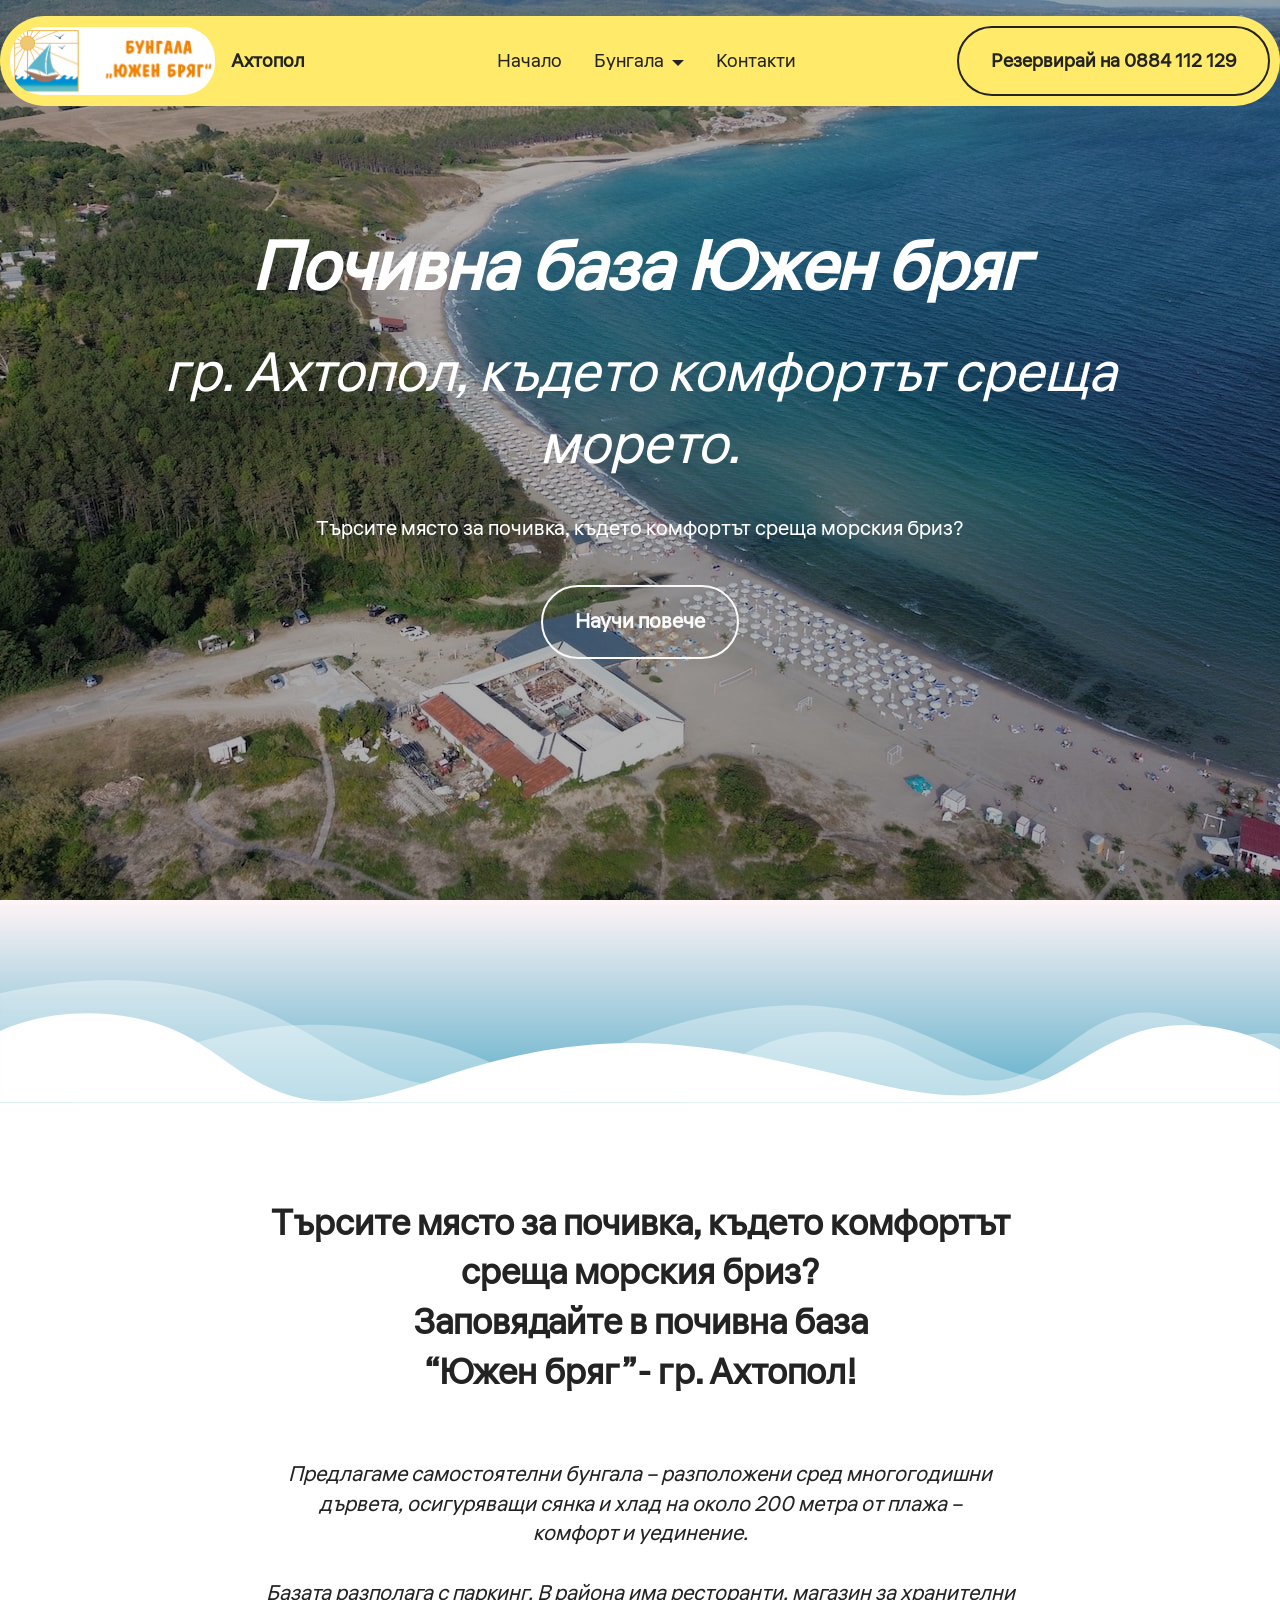
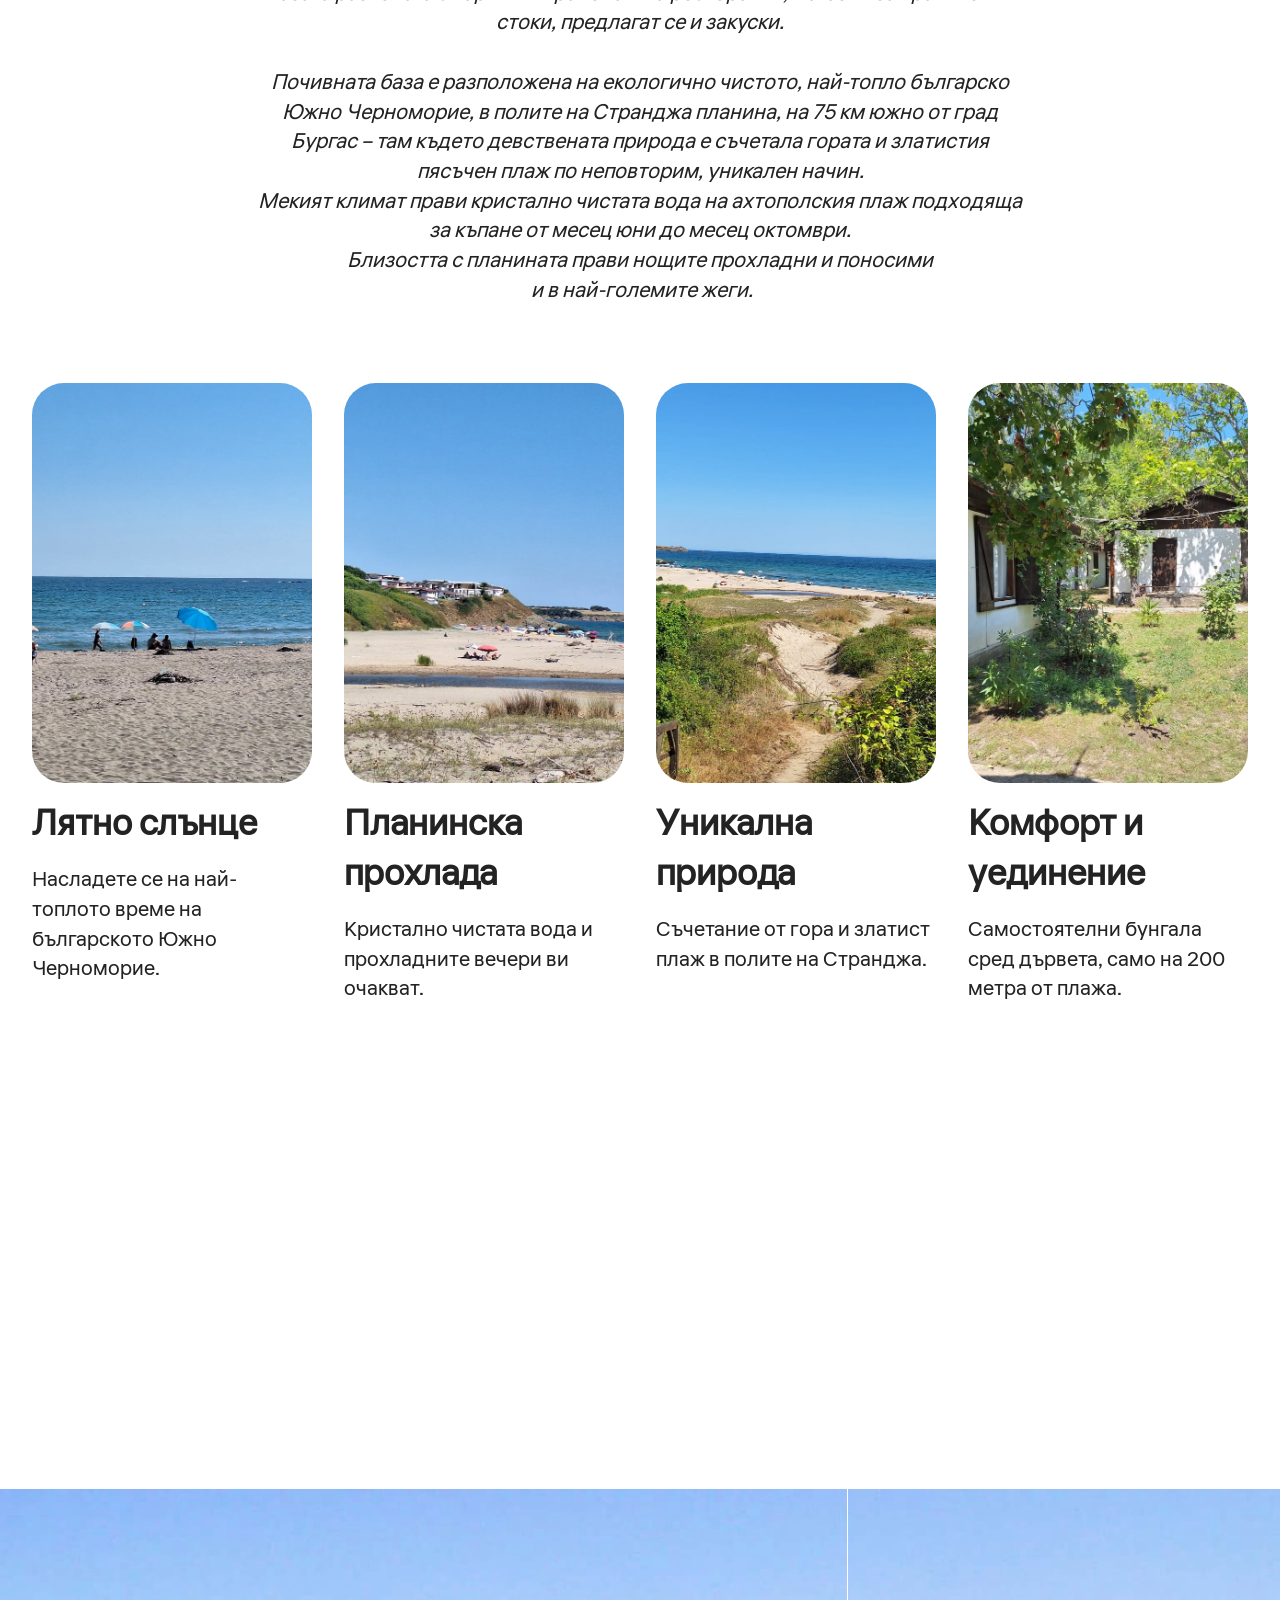
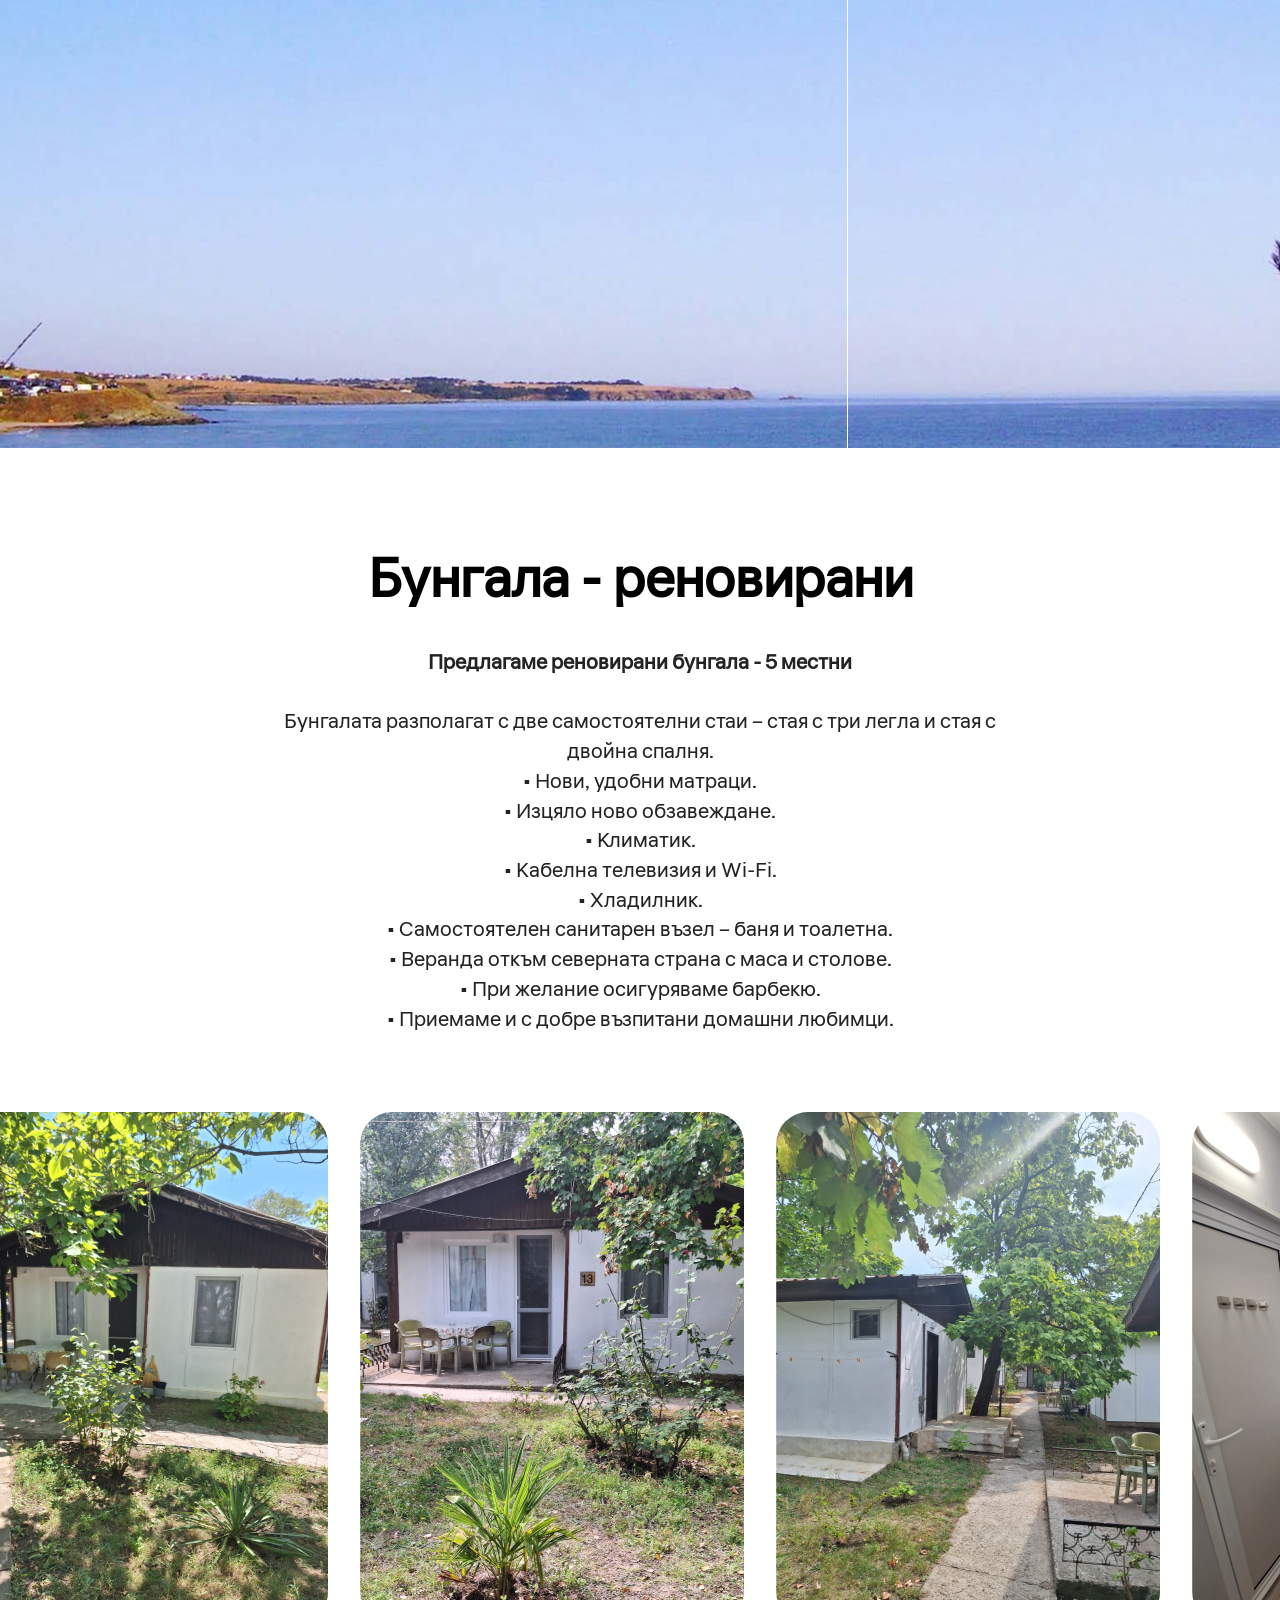
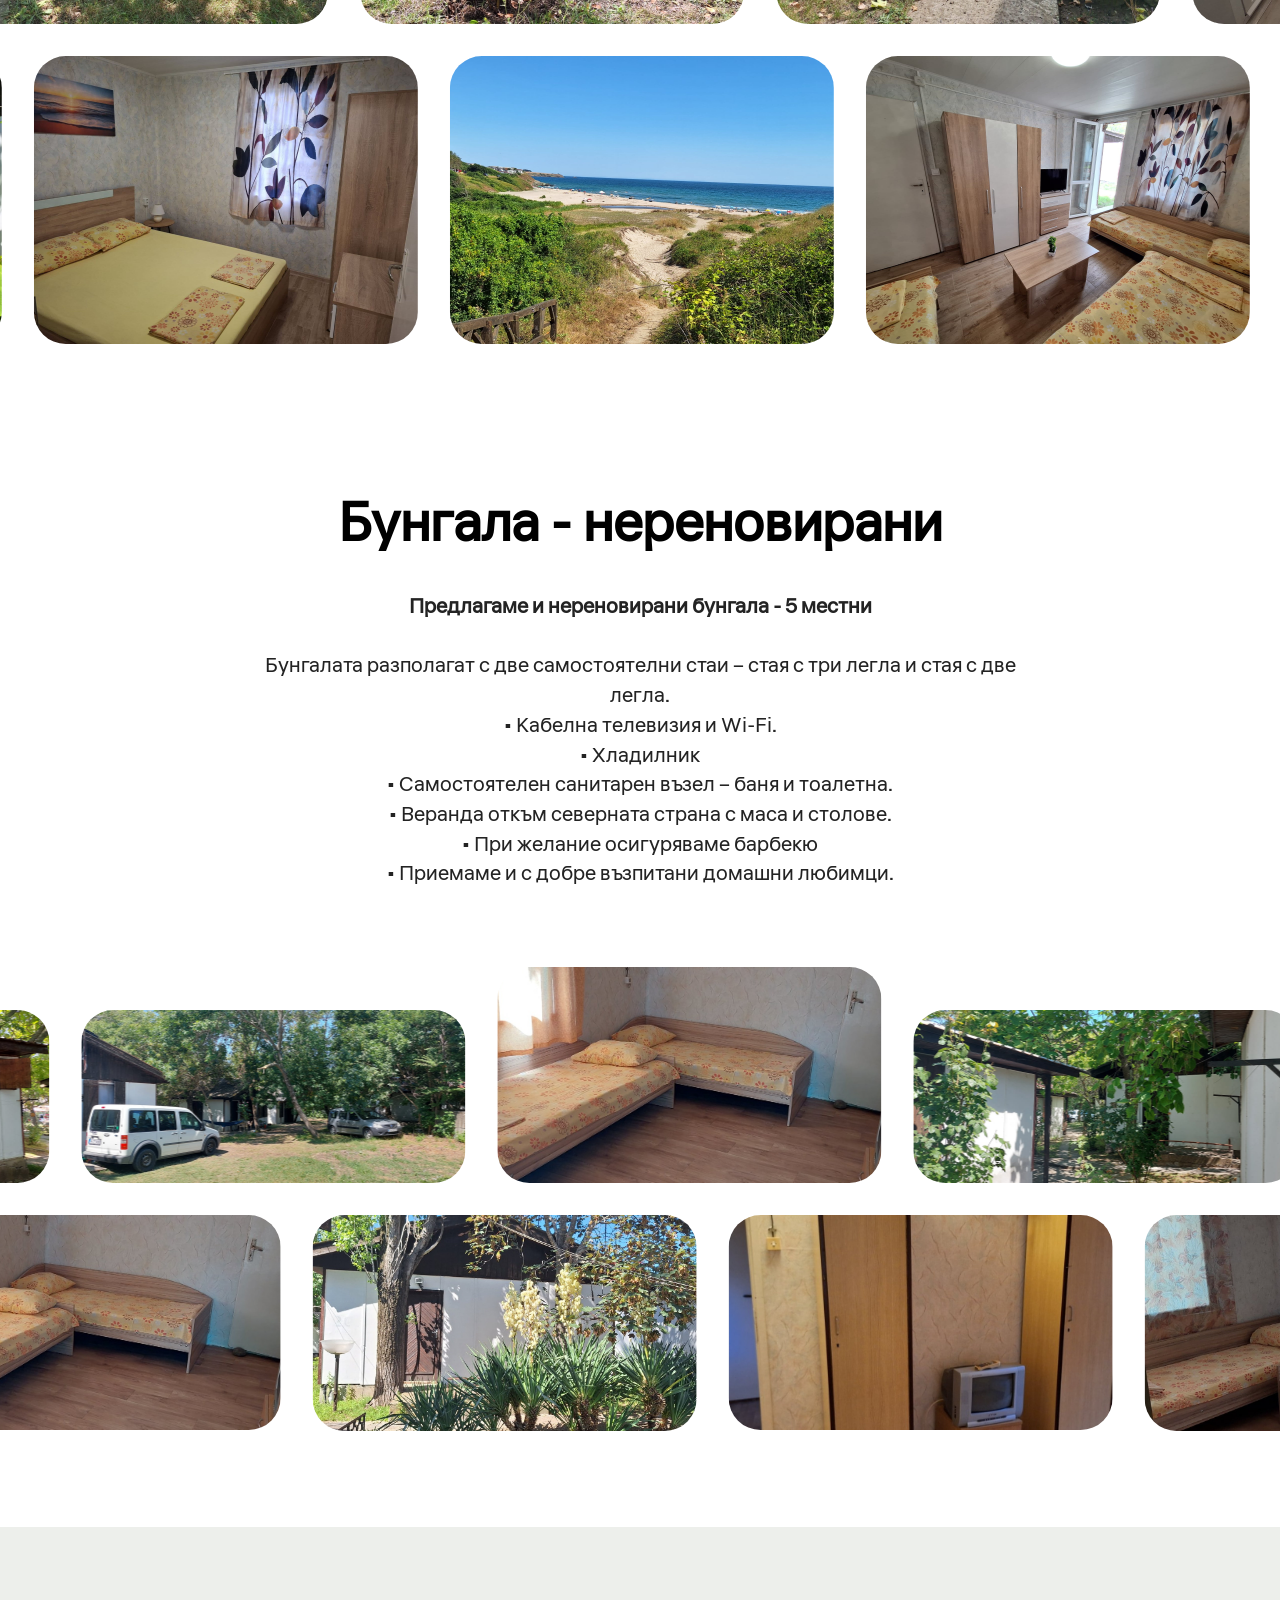
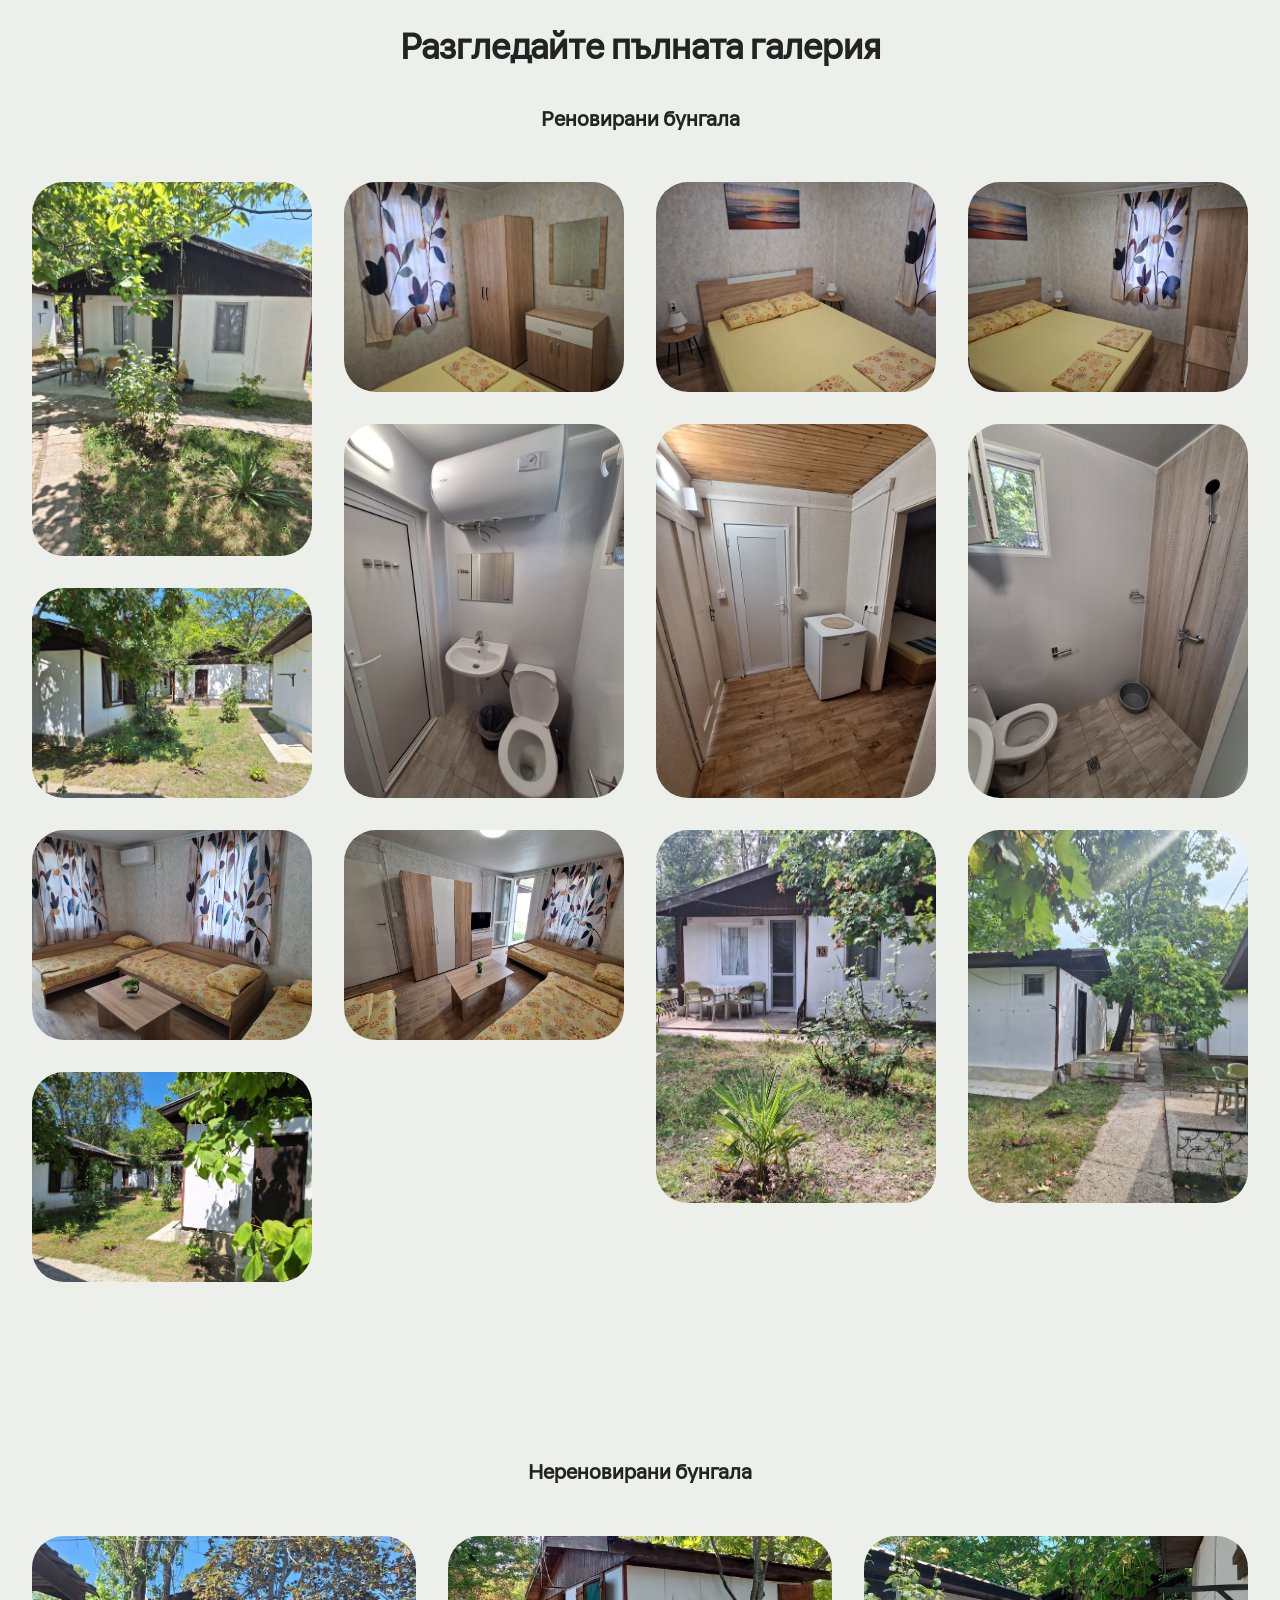
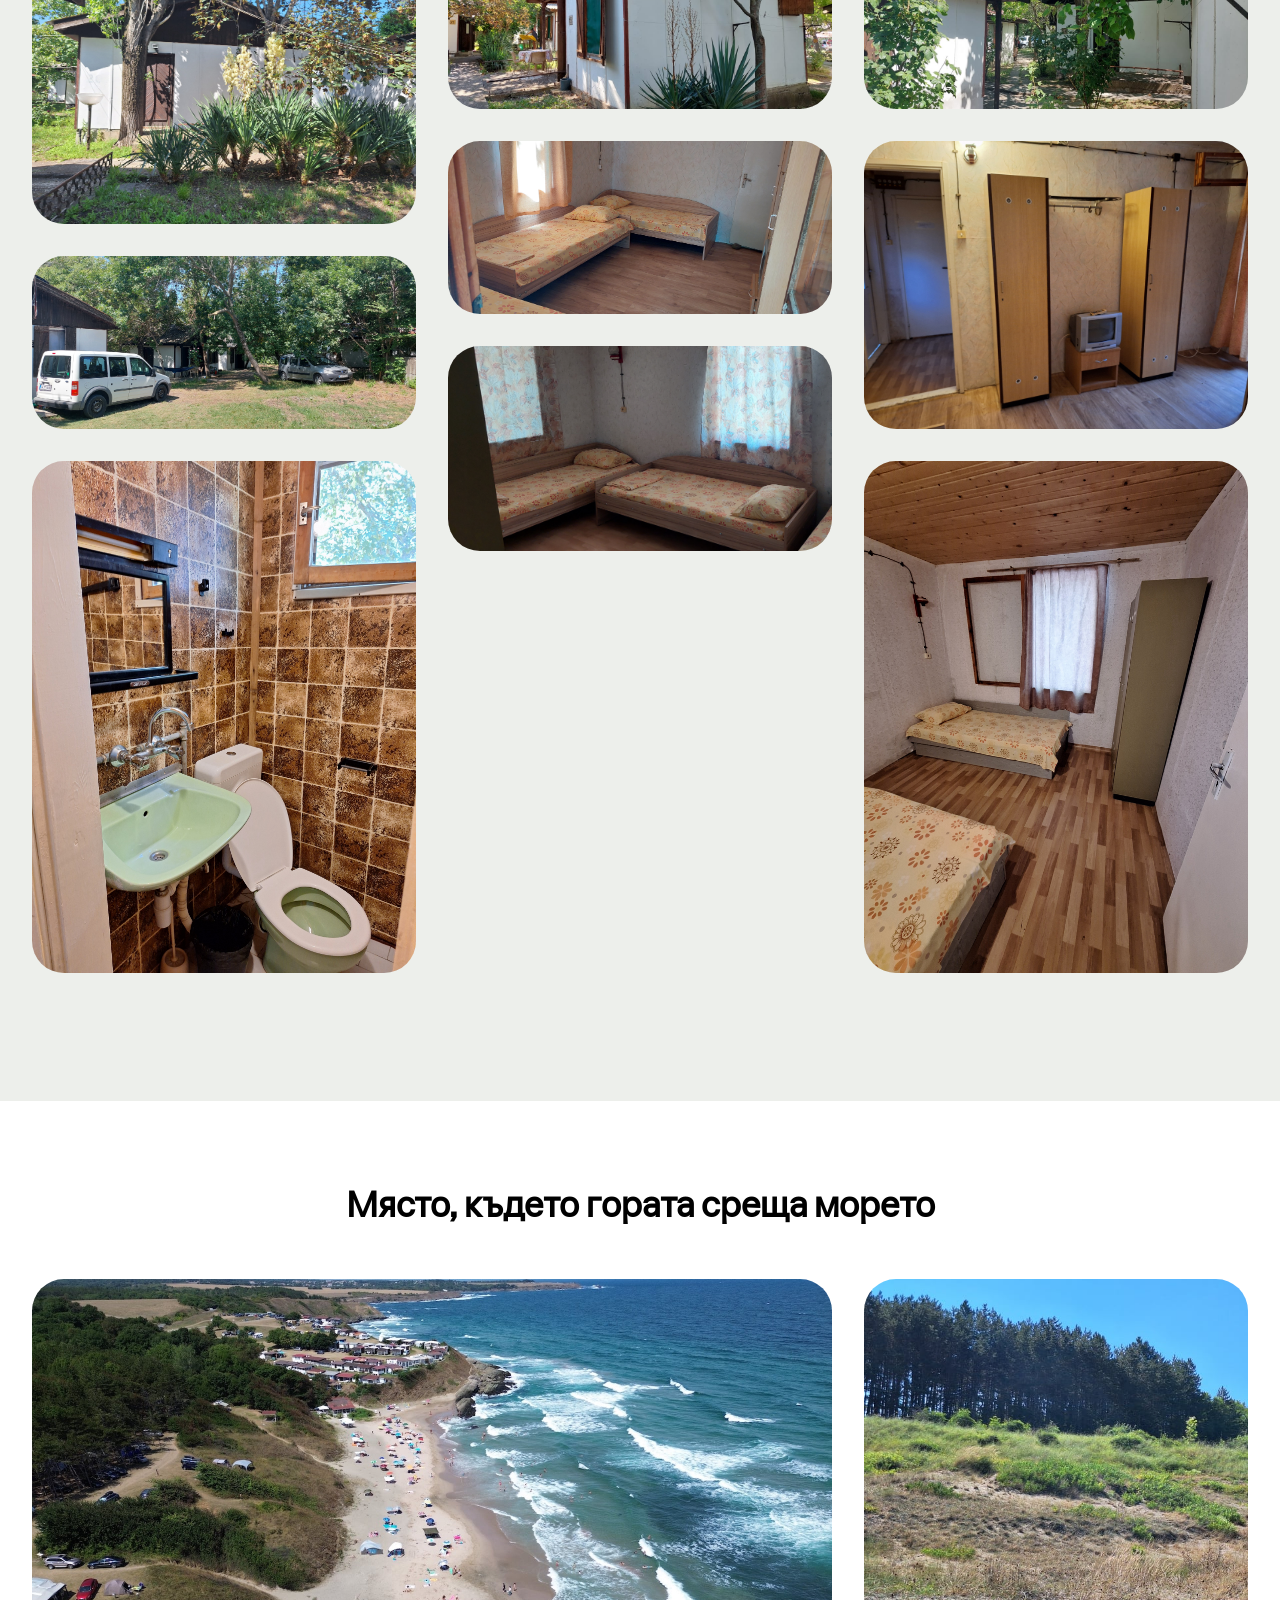
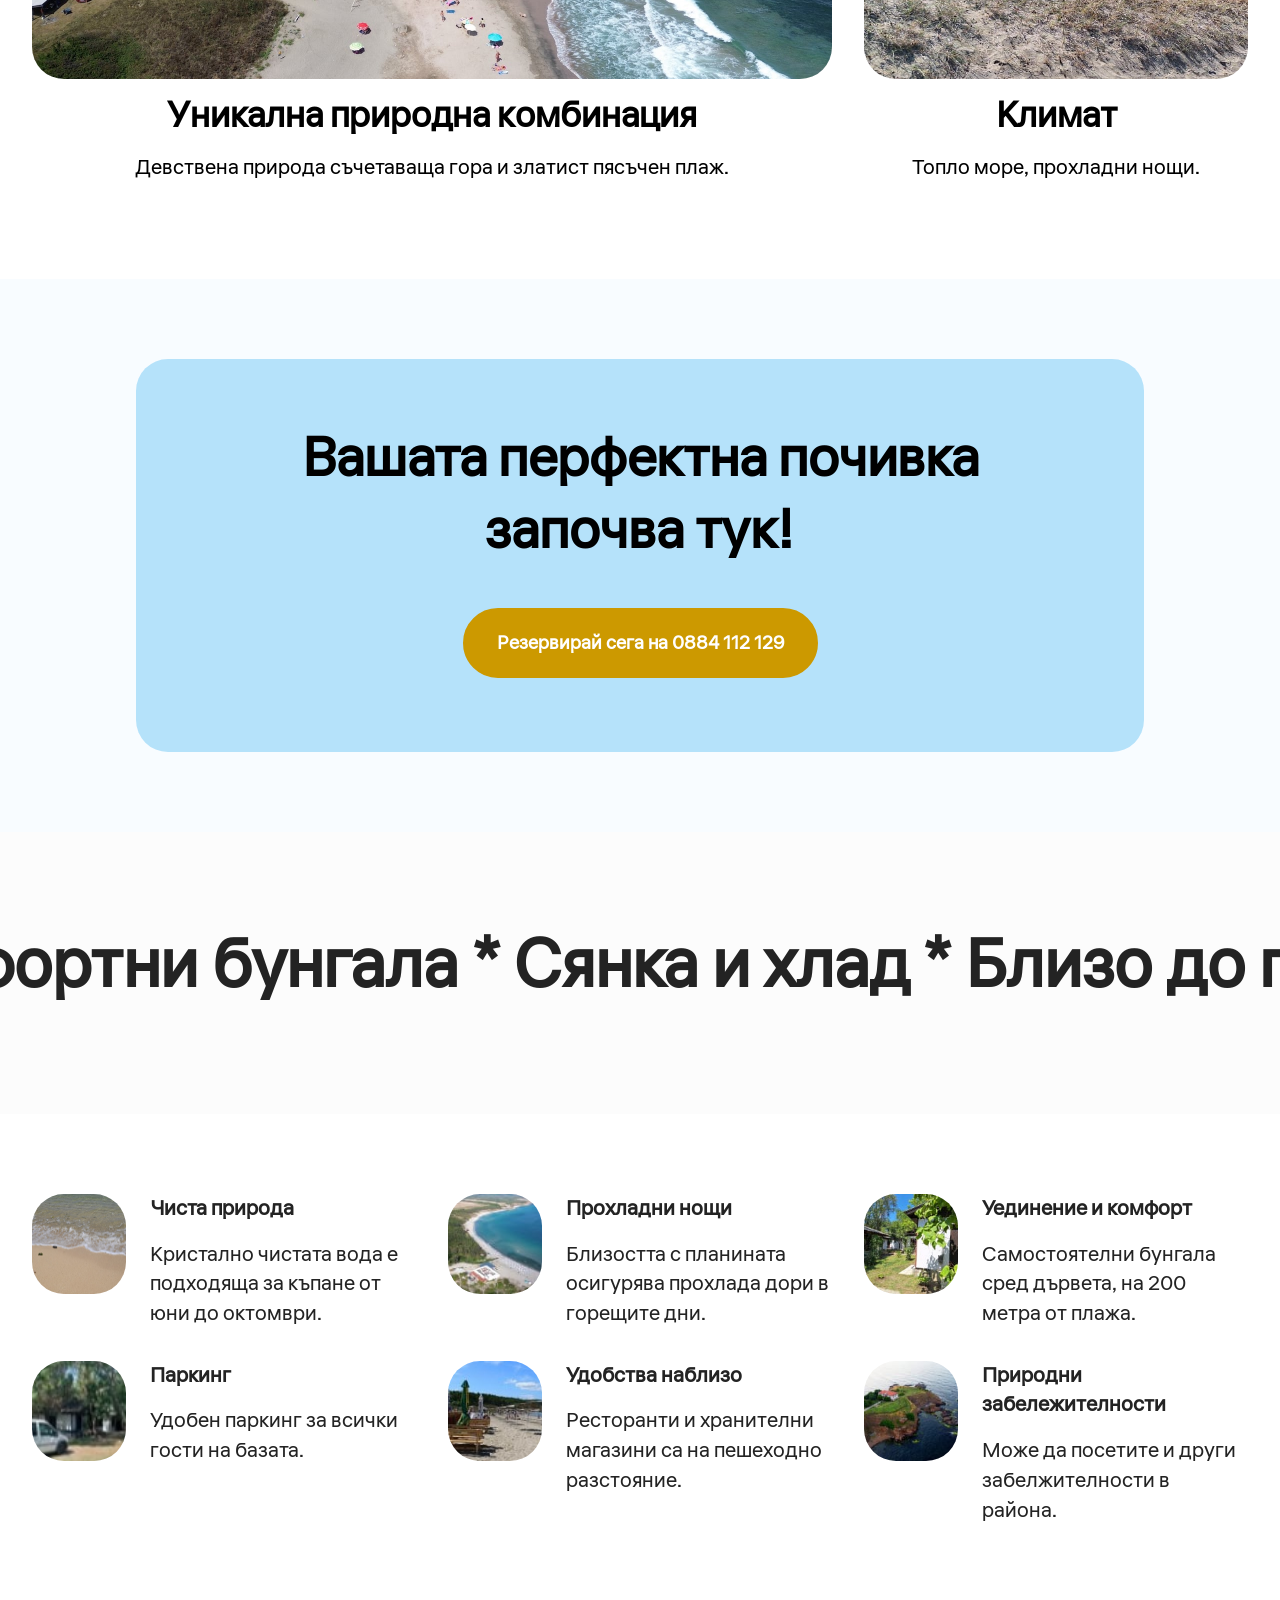
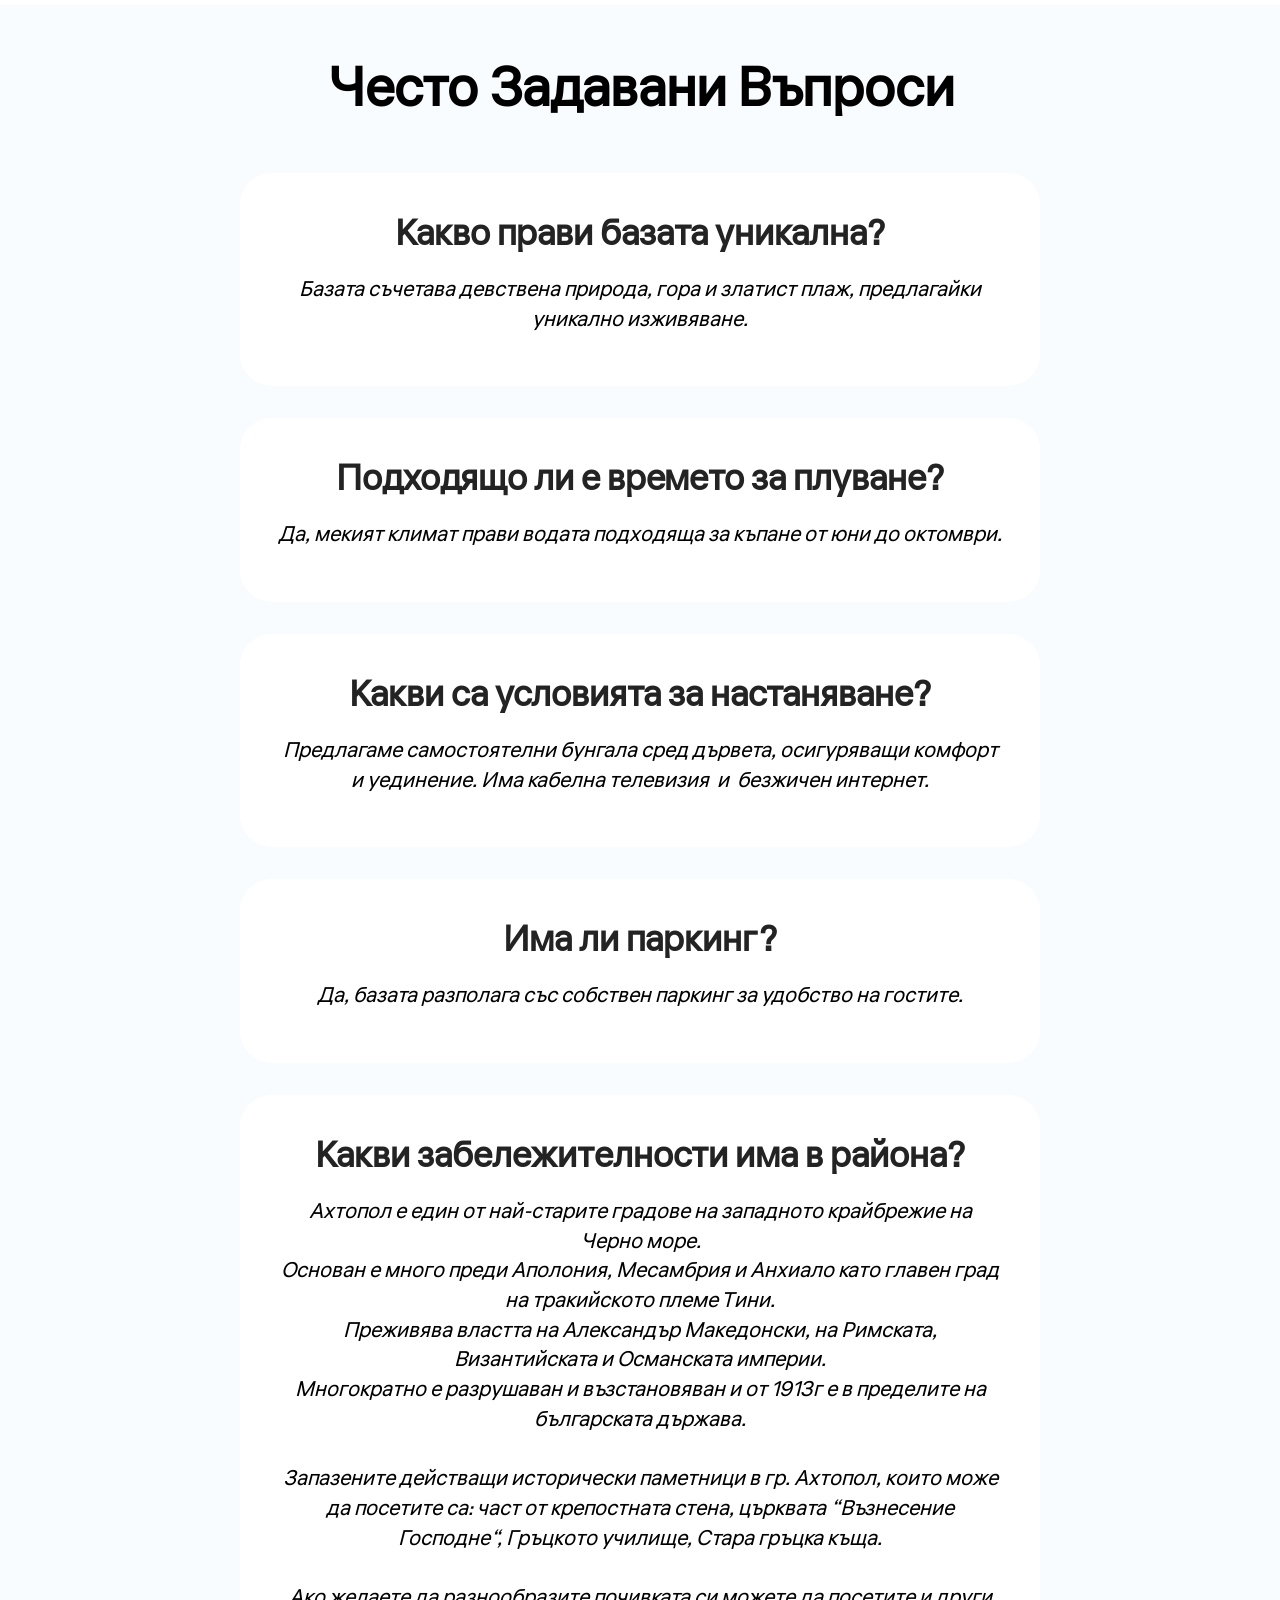
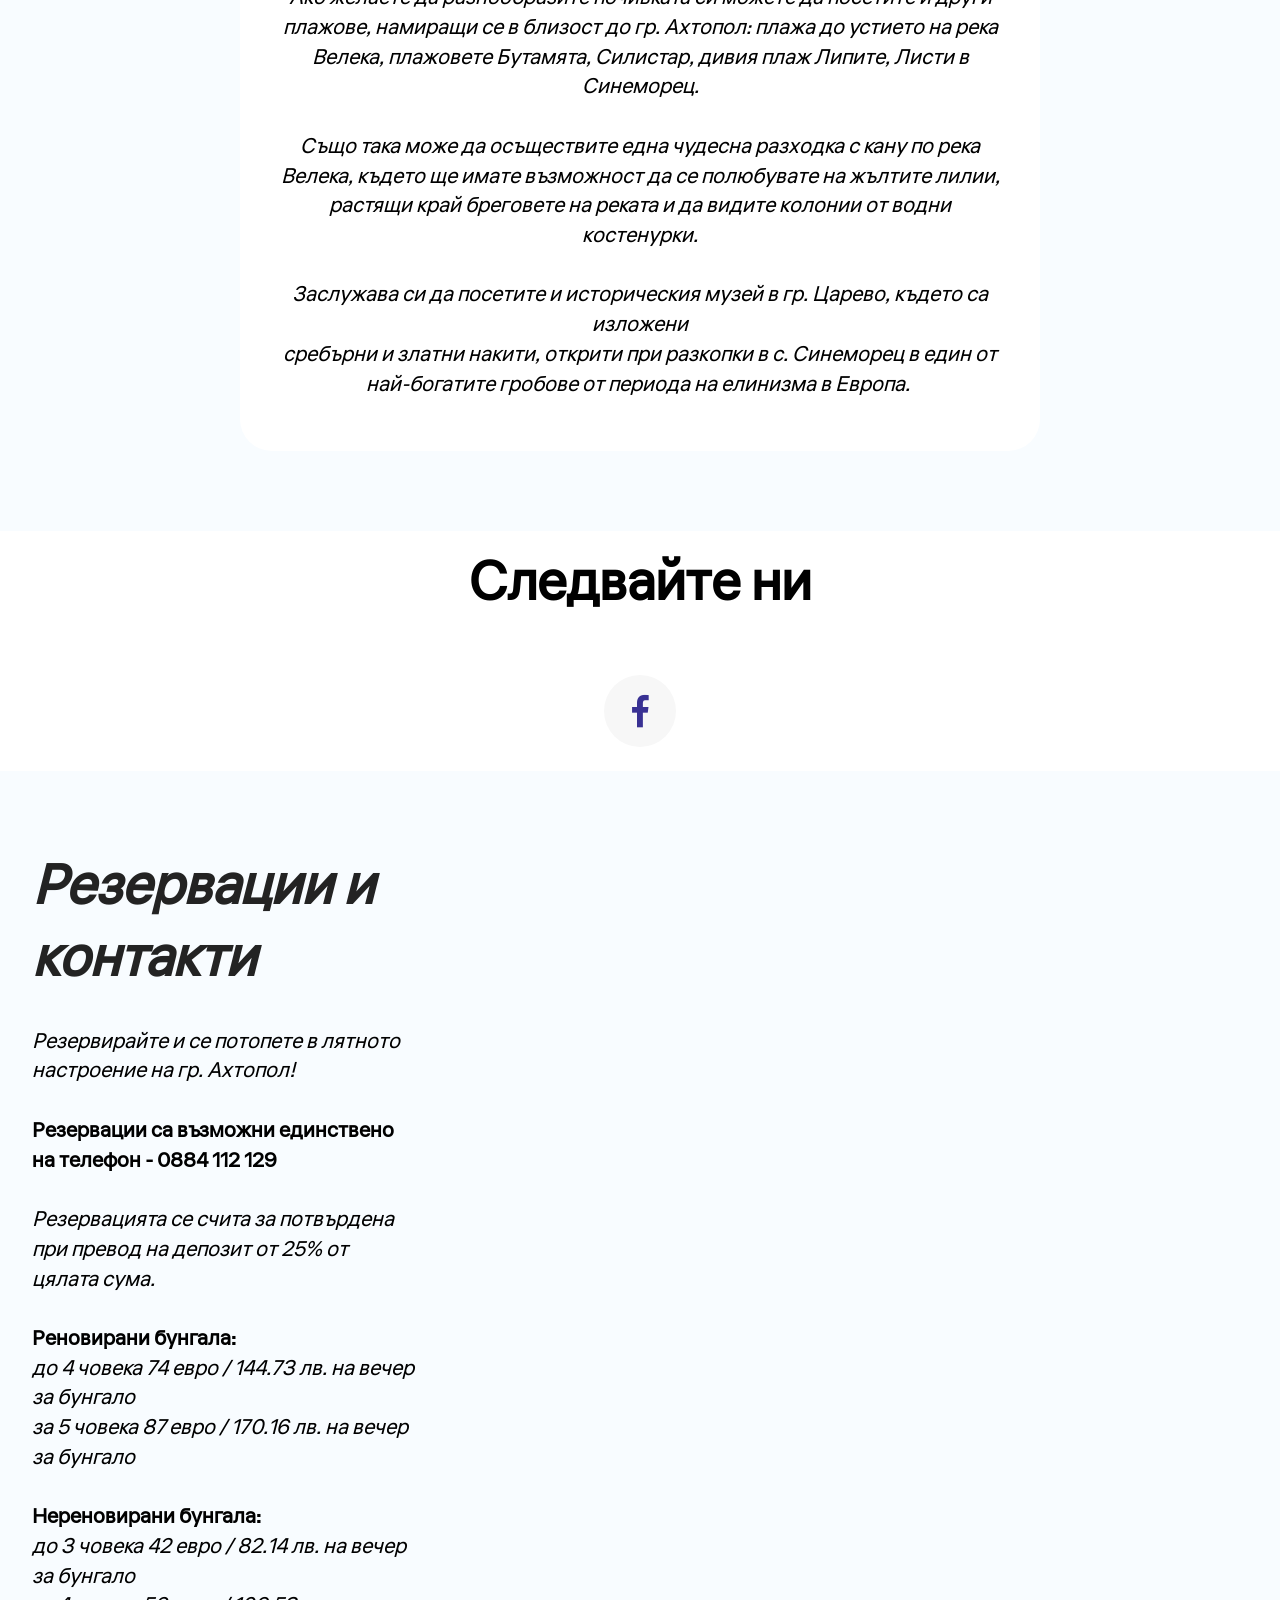
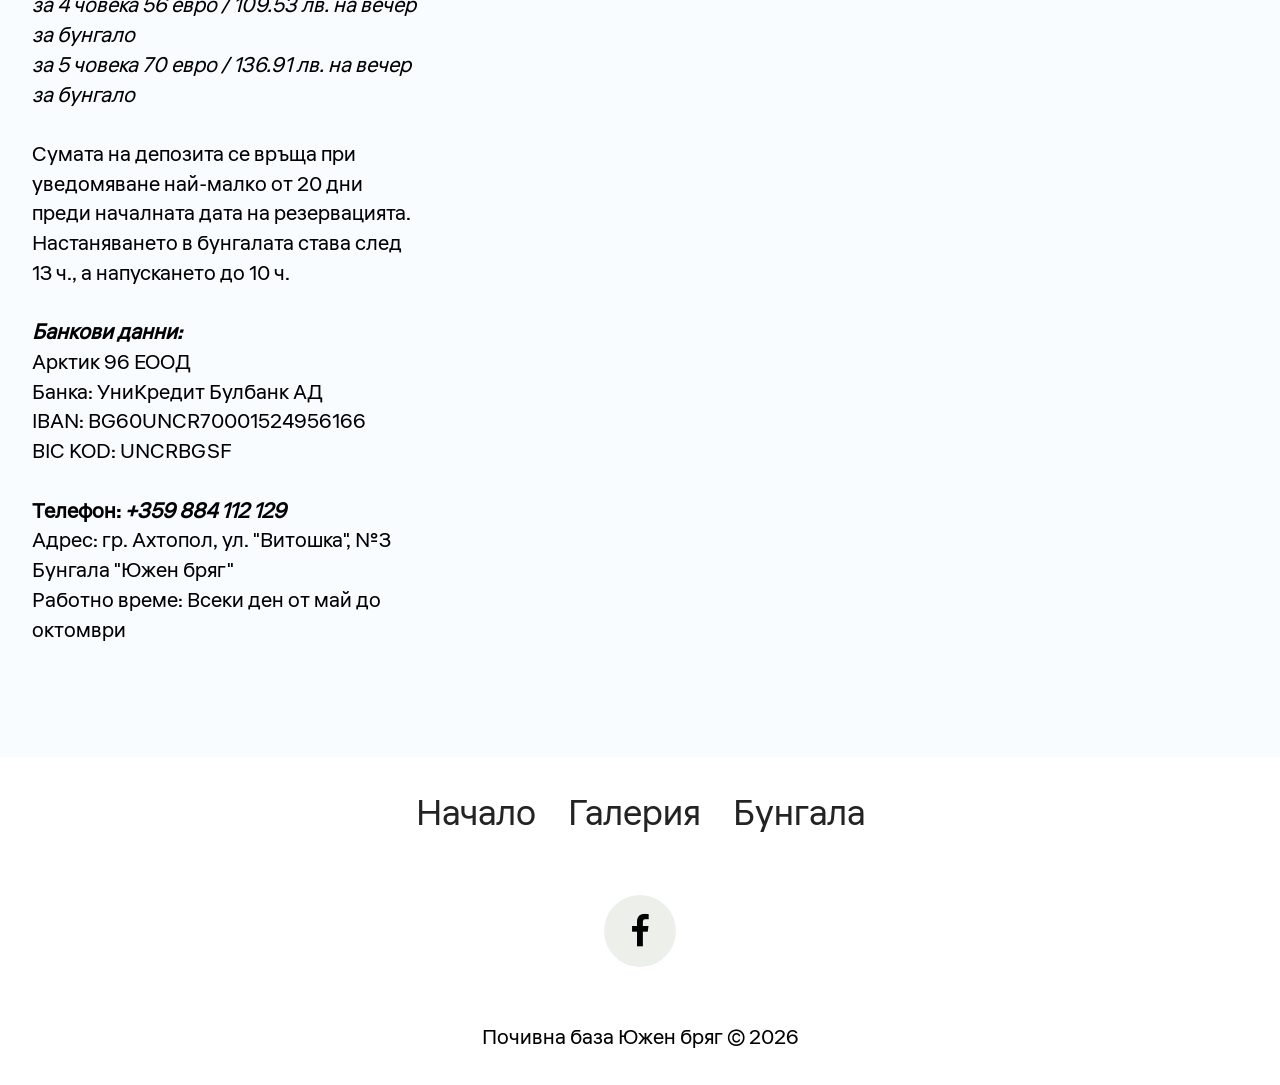
==== commit 1be04e78: "create github pages" ====
--- a/index.html
+++ b/index.html
@@ -20,7 +20,7 @@
   <link rel="stylesheet" href="assets/gallery/style.css">
   <link rel="preload" href="https://fonts.googleapis.com/css2?family=Liter&display=swap&display=swap" as="style" onload="this.onload=null;this.rel='stylesheet'">
   <noscript><link rel="stylesheet" href="https://fonts.googleapis.com/css2?family=Liter&display=swap&display=swap"></noscript>
-  <link rel="preload" as="style" href="assets/mobirise/css/mbr-additional.css?v=qchjQt"><link rel="stylesheet" href="assets/mobirise/css/mbr-additional.css?v=qchjQt" type="text/css">
+  <link rel="preload" as="style" href="assets/mobirise/css/mbr-additional.css?v=cRgNTZ"><link rel="stylesheet" href="assets/mobirise/css/mbr-additional.css?v=cRgNTZ" type="text/css">
 
   
   
@@ -306,8 +306,8 @@
         </div>
         <div class="row mbr-gallery mbr-masonry" data-masonry="{&quot;percentPosition&quot;: true }">
             <div class="col-12 col-md-6 col-lg-3 item gallery-image">
-                <div class="item-wrapper" data-toggle="modal" data-bs-toggle="modal" data-target="#vdZhwXNTOE-modal" data-bs-target="#vdZhwXNTOE-modal">
-                    <img class="w-100" src="assets/images/1-1158x1544.webp" alt="Ахтопол бунгала почивка море плаж гора къмпинг ваканция нощувки отдих" data-slide-to="0" data-bs-slide-to="0" data-target="#lb-vdZhwXNTOE" data-bs-target="#lb-vdZhwXNTOE">
+                <div class="item-wrapper" data-toggle="modal" data-bs-toggle="modal" data-target="#vdZi4kgU6j-modal" data-bs-target="#vdZi4kgU6j-modal">
+                    <img class="w-100" src="assets/images/1-1158x1544.webp" alt="Ахтопол бунгала почивка море плаж гора къмпинг ваканция нощувки отдих" data-slide-to="0" data-bs-slide-to="0" data-target="#lb-vdZi4kgU6j" data-bs-target="#lb-vdZi4kgU6j">
                     <div class="icon-wrapper">
                         <span class="mobi-mbri mobi-mbri-search mbr-iconfont mbr-iconfont-btn"></span>
                     </div>
@@ -315,48 +315,48 @@
                 
             </div>
             <div class="col-12 col-md-6 col-lg-3 item gallery-image">
-                <div class="item-wrapper" data-toggle="modal" data-bs-toggle="modal" data-target="#vdZhwXNTOE-modal" data-bs-target="#vdZhwXNTOE-modal">
-                    <img class="w-100" src="assets/images/16-1158x869.webp" alt="Ахтопол бунгала почивка море плаж гора къмпинг ваканция нощувки отдих" data-slide-to="1" data-bs-slide-to="1" data-target="#lb-vdZhwXNTOE" data-bs-target="#lb-vdZhwXNTOE">
+                <div class="item-wrapper" data-toggle="modal" data-bs-toggle="modal" data-target="#vdZi4kgU6j-modal" data-bs-target="#vdZi4kgU6j-modal">
+                    <img class="w-100" src="assets/images/16-1158x869.webp" alt="Ахтопол бунгала почивка море плаж гора къмпинг ваканция нощувки отдих" data-slide-to="1" data-bs-slide-to="1" data-target="#lb-vdZi4kgU6j" data-bs-target="#lb-vdZi4kgU6j">
                     <div class="icon-wrapper">
                         <span class="mobi-mbri mobi-mbri-search mbr-iconfont mbr-iconfont-btn"></span>
                     </div>
                 </div>
                 
             </div><div class="col-12 col-md-6 col-lg-3 item gallery-image">
-                <div class="item-wrapper" data-toggle="modal" data-bs-toggle="modal" data-target="#vdZhwXNTOE-modal" data-bs-target="#vdZhwXNTOE-modal">
-                    <img class="w-100" src="assets/images/15-1600x1200.webp" alt="Ахтопол бунгала почивка море плаж гора къмпинг ваканция нощувки отдих" data-slide-to="2" data-bs-slide-to="2" data-target="#lb-vdZhwXNTOE" data-bs-target="#lb-vdZhwXNTOE">
+                <div class="item-wrapper" data-toggle="modal" data-bs-toggle="modal" data-target="#vdZi4kgU6j-modal" data-bs-target="#vdZi4kgU6j-modal">
+                    <img class="w-100" src="assets/images/15-1600x1200.webp" alt="Ахтопол бунгала почивка море плаж гора къмпинг ваканция нощувки отдих" data-slide-to="2" data-bs-slide-to="2" data-target="#lb-vdZi4kgU6j" data-bs-target="#lb-vdZi4kgU6j">
                     <div class="icon-wrapper">
                         <span class="mobi-mbri mobi-mbri-search mbr-iconfont mbr-iconfont-btn"></span>
                     </div>
                 </div>
                 
             </div><div class="col-12 col-md-6 col-lg-3 item gallery-image">
-                <div class="item-wrapper" data-toggle="modal" data-bs-toggle="modal" data-target="#vdZhwXNTOE-modal" data-bs-target="#vdZhwXNTOE-modal">
-                    <img class="w-100" src="assets/images/14-1600x1200.webp" alt="Ахтопол бунгала почивка море плаж гора къмпинг ваканция нощувки отдих" data-slide-to="3" data-bs-slide-to="3" data-target="#lb-vdZhwXNTOE" data-bs-target="#lb-vdZhwXNTOE">
+                <div class="item-wrapper" data-toggle="modal" data-bs-toggle="modal" data-target="#vdZi4kgU6j-modal" data-bs-target="#vdZi4kgU6j-modal">
+                    <img class="w-100" src="assets/images/14-1600x1200.webp" alt="Ахтопол бунгала почивка море плаж гора къмпинг ваканция нощувки отдих" data-slide-to="3" data-bs-slide-to="3" data-target="#lb-vdZi4kgU6j" data-bs-target="#lb-vdZi4kgU6j">
                     <div class="icon-wrapper">
                         <span class="mobi-mbri mobi-mbri-search mbr-iconfont mbr-iconfont-btn"></span>
                     </div>
                 </div>
                 
             </div><div class="col-12 col-md-6 col-lg-3 item gallery-image">
-                <div class="item-wrapper" data-toggle="modal" data-bs-toggle="modal" data-target="#vdZhwXNTOE-modal" data-bs-target="#vdZhwXNTOE-modal">
-                    <img class="w-100" src="assets/images/13-3000x4000.webp" alt="Ахтопол бунгала почивка море плаж гора къмпинг ваканция нощувки отдих" data-slide-to="4" data-bs-slide-to="4" data-target="#lb-vdZhwXNTOE" data-bs-target="#lb-vdZhwXNTOE">
+                <div class="item-wrapper" data-toggle="modal" data-bs-toggle="modal" data-target="#vdZi4kgU6j-modal" data-bs-target="#vdZi4kgU6j-modal">
+                    <img class="w-100" src="assets/images/13-3000x4000.webp" alt="Ахтопол бунгала почивка море плаж гора къмпинг ваканция нощувки отдих" data-slide-to="4" data-bs-slide-to="4" data-target="#lb-vdZi4kgU6j" data-bs-target="#lb-vdZi4kgU6j">
                     <div class="icon-wrapper">
                         <span class="mobi-mbri mobi-mbri-search mbr-iconfont mbr-iconfont-btn"></span>
                     </div>
                 </div>
                 
             </div><div class="col-12 col-md-6 col-lg-3 item gallery-image">
-                <div class="item-wrapper" data-toggle="modal" data-bs-toggle="modal" data-target="#vdZhwXNTOE-modal" data-bs-target="#vdZhwXNTOE-modal">
-                    <img class="w-100" src="assets/images/12-3000x4000.webp" alt="Ахтопол бунгала почивка море плаж гора къмпинг ваканция нощувки отдих" data-slide-to="5" data-bs-slide-to="5" data-target="#lb-vdZhwXNTOE" data-bs-target="#lb-vdZhwXNTOE">
+                <div class="item-wrapper" data-toggle="modal" data-bs-toggle="modal" data-target="#vdZi4kgU6j-modal" data-bs-target="#vdZi4kgU6j-modal">
+                    <img class="w-100" src="assets/images/12-3000x4000.webp" alt="Ахтопол бунгала почивка море плаж гора къмпинг ваканция нощувки отдих" data-slide-to="5" data-bs-slide-to="5" data-target="#lb-vdZi4kgU6j" data-bs-target="#lb-vdZi4kgU6j">
                     <div class="icon-wrapper">
                         <span class="mobi-mbri mobi-mbri-search mbr-iconfont mbr-iconfont-btn"></span>
                     </div>
                 </div>
                 
             </div><div class="col-12 col-md-6 col-lg-3 item gallery-image">
-                <div class="item-wrapper" data-toggle="modal" data-bs-toggle="modal" data-target="#vdZhwXNTOE-modal" data-bs-target="#vdZhwXNTOE-modal">
-                    <img class="w-100" src="assets/images/11-3000x4000.webp" alt="Ахтопол бунгала почивка море плаж гора къмпинг ваканция нощувки отдих" data-slide-to="6" data-bs-slide-to="6" data-target="#lb-vdZhwXNTOE" data-bs-target="#lb-vdZhwXNTOE">
+                <div class="item-wrapper" data-toggle="modal" data-bs-toggle="modal" data-target="#vdZi4kgU6j-modal" data-bs-target="#vdZi4kgU6j-modal">
+                    <img class="w-100" src="assets/images/11-3000x4000.webp" alt="Ахтопол бунгала почивка море плаж гора къмпинг ваканция нощувки отдих" data-slide-to="6" data-bs-slide-to="6" data-target="#lb-vdZi4kgU6j" data-bs-target="#lb-vdZi4kgU6j">
                     <div class="icon-wrapper">
                         <span class="mobi-mbri mobi-mbri-search mbr-iconfont mbr-iconfont-btn"></span>
                     </div>
@@ -364,8 +364,8 @@
                 
             </div>
             <div class="col-12 col-md-6 col-lg-3 item gallery-image">
-                <div class="item-wrapper" data-toggle="modal" data-bs-toggle="modal" data-target="#vdZhwXNTOE-modal" data-bs-target="#vdZhwXNTOE-modal">
-                    <img class="w-100" src="assets/images/4-1158x869.webp" alt="Ахтопол бунгала почивка море плаж гора къмпинг ваканция нощувки отдих" data-slide-to="7" data-bs-slide-to="7" data-target="#lb-vdZhwXNTOE" data-bs-target="#lb-vdZhwXNTOE">
+                <div class="item-wrapper" data-toggle="modal" data-bs-toggle="modal" data-target="#vdZi4kgU6j-modal" data-bs-target="#vdZi4kgU6j-modal">
+                    <img class="w-100" src="assets/images/4-1158x869.webp" alt="Ахтопол бунгала почивка море плаж гора къмпинг ваканция нощувки отдих" data-slide-to="7" data-bs-slide-to="7" data-target="#lb-vdZi4kgU6j" data-bs-target="#lb-vdZi4kgU6j">
                     <div class="icon-wrapper">
                         <span class="mobi-mbri mobi-mbri-search mbr-iconfont mbr-iconfont-btn"></span>
                     </div>
@@ -373,8 +373,8 @@
                 
             </div>
             <div class="col-12 col-md-6 col-lg-3 item gallery-image">
-                <div class="item-wrapper" data-toggle="modal" data-bs-toggle="modal" data-target="#vdZhwXNTOE-modal" data-bs-target="#vdZhwXNTOE-modal">
-                    <img class="w-100" src="assets/images/2-1158x1544.webp" alt="Ахтопол бунгала почивка море плаж гора къмпинг ваканция нощувки отдих" data-slide-to="8" data-bs-slide-to="8" data-target="#lb-vdZhwXNTOE" data-bs-target="#lb-vdZhwXNTOE">
+                <div class="item-wrapper" data-toggle="modal" data-bs-toggle="modal" data-target="#vdZi4kgU6j-modal" data-bs-target="#vdZi4kgU6j-modal">
+                    <img class="w-100" src="assets/images/2-1158x1544.webp" alt="Ахтопол бунгала почивка море плаж гора къмпинг ваканция нощувки отдих" data-slide-to="8" data-bs-slide-to="8" data-target="#lb-vdZi4kgU6j" data-bs-target="#lb-vdZi4kgU6j">
                     <div class="icon-wrapper">
                         <span class="mobi-mbri mobi-mbri-search mbr-iconfont mbr-iconfont-btn"></span>
                     </div>
@@ -382,24 +382,24 @@
                 
             </div>
             <div class="col-12 col-md-6 col-lg-3 item gallery-image">
-                <div class="item-wrapper" data-toggle="modal" data-bs-toggle="modal" data-target="#vdZhwXNTOE-modal" data-bs-target="#vdZhwXNTOE-modal">
-                    <img class="w-100" src="assets/images/5-1158x1544.webp" alt="Ахтопол бунгала почивка море плаж гора къмпинг ваканция нощувки отдих" data-slide-to="9" data-bs-slide-to="9" data-target="#lb-vdZhwXNTOE" data-bs-target="#lb-vdZhwXNTOE">
+                <div class="item-wrapper" data-toggle="modal" data-bs-toggle="modal" data-target="#vdZi4kgU6j-modal" data-bs-target="#vdZi4kgU6j-modal">
+                    <img class="w-100" src="assets/images/5-1158x1544.webp" alt="Ахтопол бунгала почивка море плаж гора къмпинг ваканция нощувки отдих" data-slide-to="9" data-bs-slide-to="9" data-target="#lb-vdZi4kgU6j" data-bs-target="#lb-vdZi4kgU6j">
                     <div class="icon-wrapper">
                         <span class="mobi-mbri mobi-mbri-search mbr-iconfont mbr-iconfont-btn"></span>
                     </div>
                 </div>
                 
             </div><div class="col-12 col-md-6 col-lg-3 item gallery-image">
-                <div class="item-wrapper" data-toggle="modal" data-bs-toggle="modal" data-target="#vdZhwXNTOE-modal" data-bs-target="#vdZhwXNTOE-modal">
-                    <img class="w-100" src="assets/images/10-4080x3060.webp" alt="Ахтопол бунгала почивка море плаж гора къмпинг ваканция нощувки отдих" data-slide-to="10" data-bs-slide-to="10" data-target="#lb-vdZhwXNTOE" data-bs-target="#lb-vdZhwXNTOE">
+                <div class="item-wrapper" data-toggle="modal" data-bs-toggle="modal" data-target="#vdZi4kgU6j-modal" data-bs-target="#vdZi4kgU6j-modal">
+                    <img class="w-100" src="assets/images/10-4080x3060.webp" alt="Ахтопол бунгала почивка море плаж гора къмпинг ваканция нощувки отдих" data-slide-to="10" data-bs-slide-to="10" data-target="#lb-vdZi4kgU6j" data-bs-target="#lb-vdZi4kgU6j">
                     <div class="icon-wrapper">
                         <span class="mobi-mbri mobi-mbri-search mbr-iconfont mbr-iconfont-btn"></span>
                     </div>
                 </div>
                 
             </div><div class="col-12 col-md-6 col-lg-3 item gallery-image">
-                <div class="item-wrapper" data-toggle="modal" data-bs-toggle="modal" data-target="#vdZhwXNTOE-modal" data-bs-target="#vdZhwXNTOE-modal">
-                    <img class="w-100" src="assets/images/9-4000x3000.webp" alt="Ахтопол бунгала почивка море плаж гора къмпинг ваканция нощувки отдих" data-slide-to="11" data-bs-slide-to="11" data-target="#lb-vdZhwXNTOE" data-bs-target="#lb-vdZhwXNTOE">
+                <div class="item-wrapper" data-toggle="modal" data-bs-toggle="modal" data-target="#vdZi4kgU6j-modal" data-bs-target="#vdZi4kgU6j-modal">
+                    <img class="w-100" src="assets/images/9-4000x3000.webp" alt="Ахтопол бунгала почивка море плаж гора къмпинг ваканция нощувки отдих" data-slide-to="11" data-bs-slide-to="11" data-target="#lb-vdZi4kgU6j" data-bs-target="#lb-vdZi4kgU6j">
                     <div class="icon-wrapper">
                         <span class="mobi-mbri mobi-mbri-search mbr-iconfont mbr-iconfont-btn"></span>
                     </div>
@@ -407,22 +407,22 @@
                 
             </div>
             <div class="col-12 col-md-6 col-lg-3 item gallery-image">
-                <div class="item-wrapper" data-toggle="modal" data-bs-toggle="modal" data-target="#vdZhwXNTOE-modal" data-bs-target="#vdZhwXNTOE-modal">
-                    <img class="w-100" src="assets/images/3-1158x869.webp" alt="Ахтопол бунгала почивка море плаж гора къмпинг ваканция нощувки отдих" data-slide-to="12" data-bs-slide-to="12" data-target="#lb-vdZhwXNTOE" data-bs-target="#lb-vdZhwXNTOE">
-                    <div class="icon-wrapper">
-                        <span class="mobi-mbri mobi-mbri-search mbr-iconfont mbr-iconfont-btn"></span>
-                    </div>
-                </div>
-                
-            </div>
-            
-        </div>
-
-        <div class="modal mbr-slider" tabindex="-1" role="dialog" aria-hidden="true" id="vdZhwXNTOE-modal">
+                <div class="item-wrapper" data-toggle="modal" data-bs-toggle="modal" data-target="#vdZi4kgU6j-modal" data-bs-target="#vdZi4kgU6j-modal">
+                    <img class="w-100" src="assets/images/3-1158x869.webp" alt="Ахтопол бунгала почивка море плаж гора къмпинг ваканция нощувки отдих" data-slide-to="12" data-bs-slide-to="12" data-target="#lb-vdZi4kgU6j" data-bs-target="#lb-vdZi4kgU6j">
+                    <div class="icon-wrapper">
+                        <span class="mobi-mbri mobi-mbri-search mbr-iconfont mbr-iconfont-btn"></span>
+                    </div>
+                </div>
+                
+            </div>
+            
+        </div>
+
+        <div class="modal mbr-slider" tabindex="-1" role="dialog" aria-hidden="true" id="vdZi4kgU6j-modal">
             <div class="modal-dialog" role="document">
                 <div class="modal-content">
                     <div class="modal-body">
-                        <div class="carousel slide carousel-fade" id="lb-vdZhwXNTOE" data-ride="carousel" data-bs-ride="carousel" data-interval="5000" data-bs-interval="5000">
+                        <div class="carousel slide carousel-fade" id="lb-vdZi4kgU6j" data-ride="carousel" data-bs-ride="carousel" data-interval="5000" data-bs-interval="5000">
                             <div class="carousel-inner">
                                 <div class="carousel-item active">
                                     <img class="d-block w-100" src="assets/images/1-1158x1544.webp" alt="Ахтопол бунгала почивка до морето плажа къмпинг ваканция нощувки отдих">
@@ -459,21 +459,21 @@
                                 
                             </div>
                             <ol class="carousel-indicators">
-                                <li data-slide-to="0" data-bs-slide-to="0" class="active" data-target="#lb-vdZhwXNTOE" data-bs-target="#lb-vdZhwXNTOE"></li>
-                                <li data-slide-to="1" data-bs-slide-to="1" data-target="#lb-vdZhwXNTOE" data-bs-target="#lb-vdZhwXNTOE"></li><li data-slide-to="2" data-bs-slide-to="2" data-target="#lb-vdZhwXNTOE" data-bs-target="#lb-vdZhwXNTOE"></li><li data-slide-to="3" data-bs-slide-to="3" data-target="#lb-vdZhwXNTOE" data-bs-target="#lb-vdZhwXNTOE"></li><li data-slide-to="4" data-bs-slide-to="4" data-target="#lb-vdZhwXNTOE" data-bs-target="#lb-vdZhwXNTOE"></li><li data-slide-to="5" data-bs-slide-to="5" data-target="#lb-vdZhwXNTOE" data-bs-target="#lb-vdZhwXNTOE"></li><li data-slide-to="6" data-bs-slide-to="6" data-target="#lb-vdZhwXNTOE" data-bs-target="#lb-vdZhwXNTOE"></li><li data-slide-to="7" data-bs-slide-to="7" data-target="#lb-vdZhwXNTOE" data-bs-target="#lb-vdZhwXNTOE"></li>
-                                <li data-slide-to="8" data-bs-slide-to="8" data-target="#lb-vdZhwXNTOE" data-bs-target="#lb-vdZhwXNTOE"></li>
-                                <li data-slide-to="9" data-bs-slide-to="9" data-target="#lb-vdZhwXNTOE" data-bs-target="#lb-vdZhwXNTOE"></li>
-                                <li data-slide-to="10" data-bs-slide-to="10" data-target="#lb-vdZhwXNTOE" data-bs-target="#lb-vdZhwXNTOE"></li><li data-slide-to="11" data-bs-slide-to="11" data-target="#lb-vdZhwXNTOE" data-bs-target="#lb-vdZhwXNTOE"></li><li data-slide-to="12" data-bs-slide-to="12" data-target="#lb-vdZhwXNTOE" data-bs-target="#lb-vdZhwXNTOE"></li>
+                                <li data-slide-to="0" data-bs-slide-to="0" class="active" data-target="#lb-vdZi4kgU6j" data-bs-target="#lb-vdZi4kgU6j"></li>
+                                <li data-slide-to="1" data-bs-slide-to="1" data-target="#lb-vdZi4kgU6j" data-bs-target="#lb-vdZi4kgU6j"></li><li data-slide-to="2" data-bs-slide-to="2" data-target="#lb-vdZi4kgU6j" data-bs-target="#lb-vdZi4kgU6j"></li><li data-slide-to="3" data-bs-slide-to="3" data-target="#lb-vdZi4kgU6j" data-bs-target="#lb-vdZi4kgU6j"></li><li data-slide-to="4" data-bs-slide-to="4" data-target="#lb-vdZi4kgU6j" data-bs-target="#lb-vdZi4kgU6j"></li><li data-slide-to="5" data-bs-slide-to="5" data-target="#lb-vdZi4kgU6j" data-bs-target="#lb-vdZi4kgU6j"></li><li data-slide-to="6" data-bs-slide-to="6" data-target="#lb-vdZi4kgU6j" data-bs-target="#lb-vdZi4kgU6j"></li><li data-slide-to="7" data-bs-slide-to="7" data-target="#lb-vdZi4kgU6j" data-bs-target="#lb-vdZi4kgU6j"></li>
+                                <li data-slide-to="8" data-bs-slide-to="8" data-target="#lb-vdZi4kgU6j" data-bs-target="#lb-vdZi4kgU6j"></li>
+                                <li data-slide-to="9" data-bs-slide-to="9" data-target="#lb-vdZi4kgU6j" data-bs-target="#lb-vdZi4kgU6j"></li>
+                                <li data-slide-to="10" data-bs-slide-to="10" data-target="#lb-vdZi4kgU6j" data-bs-target="#lb-vdZi4kgU6j"></li><li data-slide-to="11" data-bs-slide-to="11" data-target="#lb-vdZi4kgU6j" data-bs-target="#lb-vdZi4kgU6j"></li><li data-slide-to="12" data-bs-slide-to="12" data-target="#lb-vdZi4kgU6j" data-bs-target="#lb-vdZi4kgU6j"></li>
                                 
                                 
                             </ol>
                             <a role="button" href="" class="close" data-dismiss="modal" data-bs-dismiss="modal" aria-label="Close">
                             </a>
-                            <a class="carousel-control-prev carousel-control" role="button" data-slide="prev" data-bs-slide="prev" href="#lb-vdZhwXNTOE">
+                            <a class="carousel-control-prev carousel-control" role="button" data-slide="prev" data-bs-slide="prev" href="#lb-vdZi4kgU6j">
                                 <span class="mobi-mbri mobi-mbri-arrow-prev" aria-hidden="true"></span>
                                 <span class="sr-only visually-hidden">Previous</span>
                             </a>
-                            <a class="carousel-control-next carousel-control" role="button" data-slide="next" data-bs-slide="next" href="#lb-vdZhwXNTOE">
+                            <a class="carousel-control-next carousel-control" role="button" data-slide="next" data-bs-slide="next" href="#lb-vdZi4kgU6j">
                                 <span class="mobi-mbri mobi-mbri-arrow-next" aria-hidden="true"></span>
                                 <span class="sr-only visually-hidden">Next</span>
                             </a>
@@ -500,16 +500,16 @@
         </div>
         <div class="row mbr-gallery mbr-masonry" data-masonry="{&quot;percentPosition&quot;: true }">
             <div class="col-12 col-md-6 col-lg-4 item gallery-image active">
-                <div class="item-wrapper" data-toggle="modal" data-bs-toggle="modal" data-target="#vdZhwYhrYv-modal" data-bs-target="#vdZhwYhrYv-modal">
-                    <img class="w-100" src="assets/images/4-4080x3060.webp" alt="бунгала, почивка, море, плаж, гора, къмпинг, ваканция, романтика, слънце отдих кристална морска вода чиста природа" data-slide-to="0" data-bs-slide-to="0" data-target="#lb-vdZhwYhrYv" data-bs-target="#lb-vdZhwYhrYv">
+                <div class="item-wrapper" data-toggle="modal" data-bs-toggle="modal" data-target="#vdZi4lfw8L-modal" data-bs-target="#vdZi4lfw8L-modal">
+                    <img class="w-100" src="assets/images/4-4080x3060.webp" alt="бунгала, почивка, море, плаж, гора, къмпинг, ваканция, романтика, слънце отдих кристална морска вода чиста природа" data-slide-to="0" data-bs-slide-to="0" data-target="#lb-vdZi4lfw8L" data-bs-target="#lb-vdZi4lfw8L">
                     <div class="icon-wrapper">
                         <span class="mobi-mbri mobi-mbri-search mbr-iconfont mbr-iconfont-btn"></span>
                     </div>
                 </div>
                 
             </div><div class="col-12 col-md-6 col-lg-4 item gallery-image">
-                <div class="item-wrapper" data-toggle="modal" data-bs-toggle="modal" data-target="#vdZhwYhrYv-modal" data-bs-target="#vdZhwYhrYv-modal">
-                    <img class="w-100" src="assets/images/1-1158x522.webp" alt="бунгала, почивка, море, плаж, гора, къмпинг, ваканция, романтика, слънце отдих кристална морска вода чиста природа" data-slide-to="1" data-bs-slide-to="1" data-target="#lb-vdZhwYhrYv" data-bs-target="#lb-vdZhwYhrYv">
+                <div class="item-wrapper" data-toggle="modal" data-bs-toggle="modal" data-target="#vdZi4lfw8L-modal" data-bs-target="#vdZi4lfw8L-modal">
+                    <img class="w-100" src="assets/images/1-1158x522.webp" alt="бунгала, почивка, море, плаж, гора, къмпинг, ваканция, романтика, слънце отдих кристална морска вода чиста природа" data-slide-to="1" data-bs-slide-to="1" data-target="#lb-vdZi4lfw8L" data-bs-target="#lb-vdZi4lfw8L">
                     <div class="icon-wrapper">
                         <span class="mobi-mbri mobi-mbri-search mbr-iconfont mbr-iconfont-btn"></span>
                     </div>
@@ -517,74 +517,74 @@
                 
             </div>
             <div class="col-12 col-md-6 col-lg-4 item gallery-image">
-                <div class="item-wrapper" data-toggle="modal" data-bs-toggle="modal" data-target="#vdZhwYhrYv-modal" data-bs-target="#vdZhwYhrYv-modal">
-                    <img class="w-100" src="assets/images/2-1158x522.webp" alt="бунгала, почивка, море, плаж, гора, къмпинг, ваканция, романтика, слънце отдих кристална морска вода чиста природа" data-slide-to="2" data-bs-slide-to="2" data-target="#lb-vdZhwYhrYv" data-bs-target="#lb-vdZhwYhrYv">
+                <div class="item-wrapper" data-toggle="modal" data-bs-toggle="modal" data-target="#vdZi4lfw8L-modal" data-bs-target="#vdZi4lfw8L-modal">
+                    <img class="w-100" src="assets/images/2-1158x522.webp" alt="бунгала, почивка, море, плаж, гора, къмпинг, ваканция, романтика, слънце отдих кристална морска вода чиста природа" data-slide-to="2" data-bs-slide-to="2" data-target="#lb-vdZi4lfw8L" data-bs-target="#lb-vdZi4lfw8L">
                     <div class="icon-wrapper">
                         <span class="mobi-mbri mobi-mbri-search mbr-iconfont mbr-iconfont-btn"></span>
                     </div>
                 </div>
                 
             </div><div class="col-12 col-md-6 col-lg-4 item gallery-image">
-                <div class="item-wrapper" data-toggle="modal" data-bs-toggle="modal" data-target="#vdZhwYhrYv-modal" data-bs-target="#vdZhwYhrYv-modal">
-                    <img class="w-100" src="assets/images/5-4624x2084.webp" alt="бунгала, почивка, море, плаж, гора, къмпинг, ваканция, романтика, слънце отдих кристална морска вода чиста природа" data-slide-to="3" data-bs-slide-to="3" data-target="#lb-vdZhwYhrYv" data-bs-target="#lb-vdZhwYhrYv">
+                <div class="item-wrapper" data-toggle="modal" data-bs-toggle="modal" data-target="#vdZi4lfw8L-modal" data-bs-target="#vdZi4lfw8L-modal">
+                    <img class="w-100" src="assets/images/5-4624x2084.webp" alt="бунгала, почивка, море, плаж, гора, къмпинг, ваканция, романтика, слънце отдих кристална морска вода чиста природа" data-slide-to="3" data-bs-slide-to="3" data-target="#lb-vdZi4lfw8L" data-bs-target="#lb-vdZi4lfw8L">
                     <div class="icon-wrapper">
                         <span class="mobi-mbri mobi-mbri-search mbr-iconfont mbr-iconfont-btn"></span>
                     </div>
                 </div>
                 
             </div><div class="col-12 col-md-6 col-lg-4 item gallery-image">
-                <div class="item-wrapper" data-toggle="modal" data-bs-toggle="modal" data-target="#vdZhwYhrYv-modal" data-bs-target="#vdZhwYhrYv-modal">
-                    <img class="w-100" src="assets/images/7-4080x3060.webp" alt="бунгала, почивка, море, плаж, гора, къмпинг, ваканция, романтика, слънце отдих кристална морска вода чиста природа" data-slide-to="4" data-bs-slide-to="4" data-target="#lb-vdZhwYhrYv" data-bs-target="#lb-vdZhwYhrYv">
+                <div class="item-wrapper" data-toggle="modal" data-bs-toggle="modal" data-target="#vdZi4lfw8L-modal" data-bs-target="#vdZi4lfw8L-modal">
+                    <img class="w-100" src="assets/images/7-4080x3060.webp" alt="бунгала, почивка, море, плаж, гора, къмпинг, ваканция, романтика, слънце отдих кристална морска вода чиста природа" data-slide-to="4" data-bs-slide-to="4" data-target="#lb-vdZi4lfw8L" data-bs-target="#lb-vdZi4lfw8L">
                     <div class="icon-wrapper">
                         <span class="mobi-mbri mobi-mbri-search mbr-iconfont mbr-iconfont-btn"></span>
                     </div>
                 </div>
                 
             </div><div class="col-12 col-md-6 col-lg-4 item gallery-image">
-                <div class="item-wrapper" data-toggle="modal" data-bs-toggle="modal" data-target="#vdZhwYhrYv-modal" data-bs-target="#vdZhwYhrYv-modal">
-                    <img class="w-100" src="assets/images/3-4624x2084.webp" alt="бунгала, почивка, море, плаж, гора, къмпинг, ваканция, романтика, слънце отдих кристална морска вода чиста природа" data-slide-to="5" data-bs-slide-to="5" data-target="#lb-vdZhwYhrYv" data-bs-target="#lb-vdZhwYhrYv">
+                <div class="item-wrapper" data-toggle="modal" data-bs-toggle="modal" data-target="#vdZi4lfw8L-modal" data-bs-target="#vdZi4lfw8L-modal">
+                    <img class="w-100" src="assets/images/3-4624x2084.webp" alt="бунгала, почивка, море, плаж, гора, къмпинг, ваканция, романтика, слънце отдих кристална морска вода чиста природа" data-slide-to="5" data-bs-slide-to="5" data-target="#lb-vdZi4lfw8L" data-bs-target="#lb-vdZi4lfw8L">
                     <div class="icon-wrapper">
                         <span class="mobi-mbri mobi-mbri-search mbr-iconfont mbr-iconfont-btn"></span>
                     </div>
                 </div>
                 
             </div><div class="col-12 col-md-6 col-lg-4 item gallery-image">
-                <div class="item-wrapper" data-toggle="modal" data-bs-toggle="modal" data-target="#vdZhwYhrYv-modal" data-bs-target="#vdZhwYhrYv-modal">
-                    <img class="w-100" src="assets/images/6-3905x2084.webp" alt="бунгала, почивка, море, плаж, гора, къмпинг, ваканция, романтика, слънце отдих кристална морска вода чиста природа" data-slide-to="6" data-bs-slide-to="6" data-target="#lb-vdZhwYhrYv" data-bs-target="#lb-vdZhwYhrYv">
+                <div class="item-wrapper" data-toggle="modal" data-bs-toggle="modal" data-target="#vdZi4lfw8L-modal" data-bs-target="#vdZi4lfw8L-modal">
+                    <img class="w-100" src="assets/images/6-3905x2084.webp" alt="бунгала, почивка, море, плаж, гора, къмпинг, ваканция, романтика, слънце отдих кристална морска вода чиста природа" data-slide-to="6" data-bs-slide-to="6" data-target="#lb-vdZi4lfw8L" data-bs-target="#lb-vdZi4lfw8L">
                     <div class="icon-wrapper">
                         <span class="mobi-mbri mobi-mbri-search mbr-iconfont mbr-iconfont-btn"></span>
                     </div>
                 </div>
                 
             </div><div class="col-12 col-md-6 col-lg-4 item gallery-image">
-                <div class="item-wrapper" data-toggle="modal" data-bs-toggle="modal" data-target="#vdZhwYhrYv-modal" data-bs-target="#vdZhwYhrYv-modal">
-                    <img class="w-100" src="assets/images/8-3060x4080.webp" alt="бунгала, почивка, море, плаж, гора, къмпинг, ваканция, романтика, слънце отдих кристална морска вода чиста природа" data-slide-to="7" data-bs-slide-to="7" data-target="#lb-vdZhwYhrYv" data-bs-target="#lb-vdZhwYhrYv">
+                <div class="item-wrapper" data-toggle="modal" data-bs-toggle="modal" data-target="#vdZi4lfw8L-modal" data-bs-target="#vdZi4lfw8L-modal">
+                    <img class="w-100" src="assets/images/8-3060x4080.webp" alt="бунгала, почивка, море, плаж, гора, къмпинг, ваканция, романтика, слънце отдих кристална морска вода чиста природа" data-slide-to="7" data-bs-slide-to="7" data-target="#lb-vdZi4lfw8L" data-bs-target="#lb-vdZi4lfw8L">
                     <div class="icon-wrapper">
                         <span class="mobi-mbri mobi-mbri-search mbr-iconfont mbr-iconfont-btn"></span>
                     </div>
                 </div>
                 
             </div><div class="col-12 col-md-6 col-lg-4 item gallery-image">
-                <div class="item-wrapper" data-toggle="modal" data-bs-toggle="modal" data-target="#vdZhwYhrYv-modal" data-bs-target="#vdZhwYhrYv-modal">
-                    <img class="w-100" src="assets/images/9-3000x4000.webp" alt="бунгала, почивка, море, плаж, гора, къмпинг, ваканция, романтика, слънце отдих кристална морска вода чиста природа" data-slide-to="8" data-bs-slide-to="8" data-target="#lb-vdZhwYhrYv" data-bs-target="#lb-vdZhwYhrYv">
-                    <div class="icon-wrapper">
-                        <span class="mobi-mbri mobi-mbri-search mbr-iconfont mbr-iconfont-btn"></span>
-                    </div>
-                </div>
-                
-            </div>
-            
-            
-            
-            
-            
-        </div>
-
-        <div class="modal mbr-slider" tabindex="-1" role="dialog" aria-hidden="true" id="vdZhwYhrYv-modal">
+                <div class="item-wrapper" data-toggle="modal" data-bs-toggle="modal" data-target="#vdZi4lfw8L-modal" data-bs-target="#vdZi4lfw8L-modal">
+                    <img class="w-100" src="assets/images/9-3000x4000.webp" alt="бунгала, почивка, море, плаж, гора, къмпинг, ваканция, романтика, слънце отдих кристална морска вода чиста природа" data-slide-to="8" data-bs-slide-to="8" data-target="#lb-vdZi4lfw8L" data-bs-target="#lb-vdZi4lfw8L">
+                    <div class="icon-wrapper">
+                        <span class="mobi-mbri mobi-mbri-search mbr-iconfont mbr-iconfont-btn"></span>
+                    </div>
+                </div>
+                
+            </div>
+            
+            
+            
+            
+            
+        </div>
+
+        <div class="modal mbr-slider" tabindex="-1" role="dialog" aria-hidden="true" id="vdZi4lfw8L-modal">
             <div class="modal-dialog" role="document">
                 <div class="modal-content">
                     <div class="modal-body">
-                        <div class="carousel slide carousel-fade" id="lb-vdZhwYhrYv" data-ride="carousel" data-bs-ride="carousel" data-interval="5000" data-bs-interval="5000">
+                        <div class="carousel slide carousel-fade" id="lb-vdZi4lfw8L" data-ride="carousel" data-bs-ride="carousel" data-interval="5000" data-bs-interval="5000">
                             <div class="carousel-inner">
                                 <div class="carousel-item active">
                                     <img class="d-block w-100" src="assets/images/4-4080x3060.webp" alt="Ахтопол бунгала почивка до морето плажа къмпинг ваканция нощувки отдих">
@@ -613,8 +613,8 @@
                                 
                             </div>
                             <ol class="carousel-indicators">
-                                <li data-slide-to="0" data-bs-slide-to="0" class="active" data-target="#lb-vdZhwYhrYv" data-bs-target="#lb-vdZhwYhrYv"></li>
-                                <li data-slide-to="1" data-bs-slide-to="1" data-target="#lb-vdZhwYhrYv" data-bs-target="#lb-vdZhwYhrYv"></li><li data-slide-to="2" data-bs-slide-to="2" data-target="#lb-vdZhwYhrYv" data-bs-target="#lb-vdZhwYhrYv"></li><li data-slide-to="3" data-bs-slide-to="3" data-target="#lb-vdZhwYhrYv" data-bs-target="#lb-vdZhwYhrYv"></li><li data-slide-to="4" data-bs-slide-to="4" data-target="#lb-vdZhwYhrYv" data-bs-target="#lb-vdZhwYhrYv"></li><li data-slide-to="5" data-bs-slide-to="5" data-target="#lb-vdZhwYhrYv" data-bs-target="#lb-vdZhwYhrYv"></li><li data-slide-to="6" data-bs-slide-to="6" data-target="#lb-vdZhwYhrYv" data-bs-target="#lb-vdZhwYhrYv"></li><li data-slide-to="7" data-bs-slide-to="7" data-target="#lb-vdZhwYhrYv" data-bs-target="#lb-vdZhwYhrYv"></li><li data-slide-to="8" data-bs-slide-to="8" data-target="#lb-vdZhwYhrYv" data-bs-target="#lb-vdZhwYhrYv"></li>
+                                <li data-slide-to="0" data-bs-slide-to="0" class="active" data-target="#lb-vdZi4lfw8L" data-bs-target="#lb-vdZi4lfw8L"></li>
+                                <li data-slide-to="1" data-bs-slide-to="1" data-target="#lb-vdZi4lfw8L" data-bs-target="#lb-vdZi4lfw8L"></li><li data-slide-to="2" data-bs-slide-to="2" data-target="#lb-vdZi4lfw8L" data-bs-target="#lb-vdZi4lfw8L"></li><li data-slide-to="3" data-bs-slide-to="3" data-target="#lb-vdZi4lfw8L" data-bs-target="#lb-vdZi4lfw8L"></li><li data-slide-to="4" data-bs-slide-to="4" data-target="#lb-vdZi4lfw8L" data-bs-target="#lb-vdZi4lfw8L"></li><li data-slide-to="5" data-bs-slide-to="5" data-target="#lb-vdZi4lfw8L" data-bs-target="#lb-vdZi4lfw8L"></li><li data-slide-to="6" data-bs-slide-to="6" data-target="#lb-vdZi4lfw8L" data-bs-target="#lb-vdZi4lfw8L"></li><li data-slide-to="7" data-bs-slide-to="7" data-target="#lb-vdZi4lfw8L" data-bs-target="#lb-vdZi4lfw8L"></li><li data-slide-to="8" data-bs-slide-to="8" data-target="#lb-vdZi4lfw8L" data-bs-target="#lb-vdZi4lfw8L"></li>
                                 
                                 
                                 
@@ -623,11 +623,11 @@
                             </ol>
                             <a role="button" href="" class="close" data-dismiss="modal" data-bs-dismiss="modal" aria-label="Close">
                             </a>
-                            <a class="carousel-control-prev carousel-control" role="button" data-slide="prev" data-bs-slide="prev" href="#lb-vdZhwYhrYv">
+                            <a class="carousel-control-prev carousel-control" role="button" data-slide="prev" data-bs-slide="prev" href="#lb-vdZi4lfw8L">
                                 <span class="mobi-mbri mobi-mbri-arrow-prev" aria-hidden="true"></span>
                                 <span class="sr-only visually-hidden">Previous</span>
                             </a>
-                            <a class="carousel-control-next carousel-control" role="button" data-slide="next" data-bs-slide="next" href="#lb-vdZhwYhrYv">
+                            <a class="carousel-control-next carousel-control" role="button" data-slide="next" data-bs-slide="next" href="#lb-vdZi4lfw8L">
                                 <span class="mobi-mbri mobi-mbri-arrow-next" aria-hidden="true"></span>
                                 <span class="sr-only visually-hidden">Next</span>
                             </a>
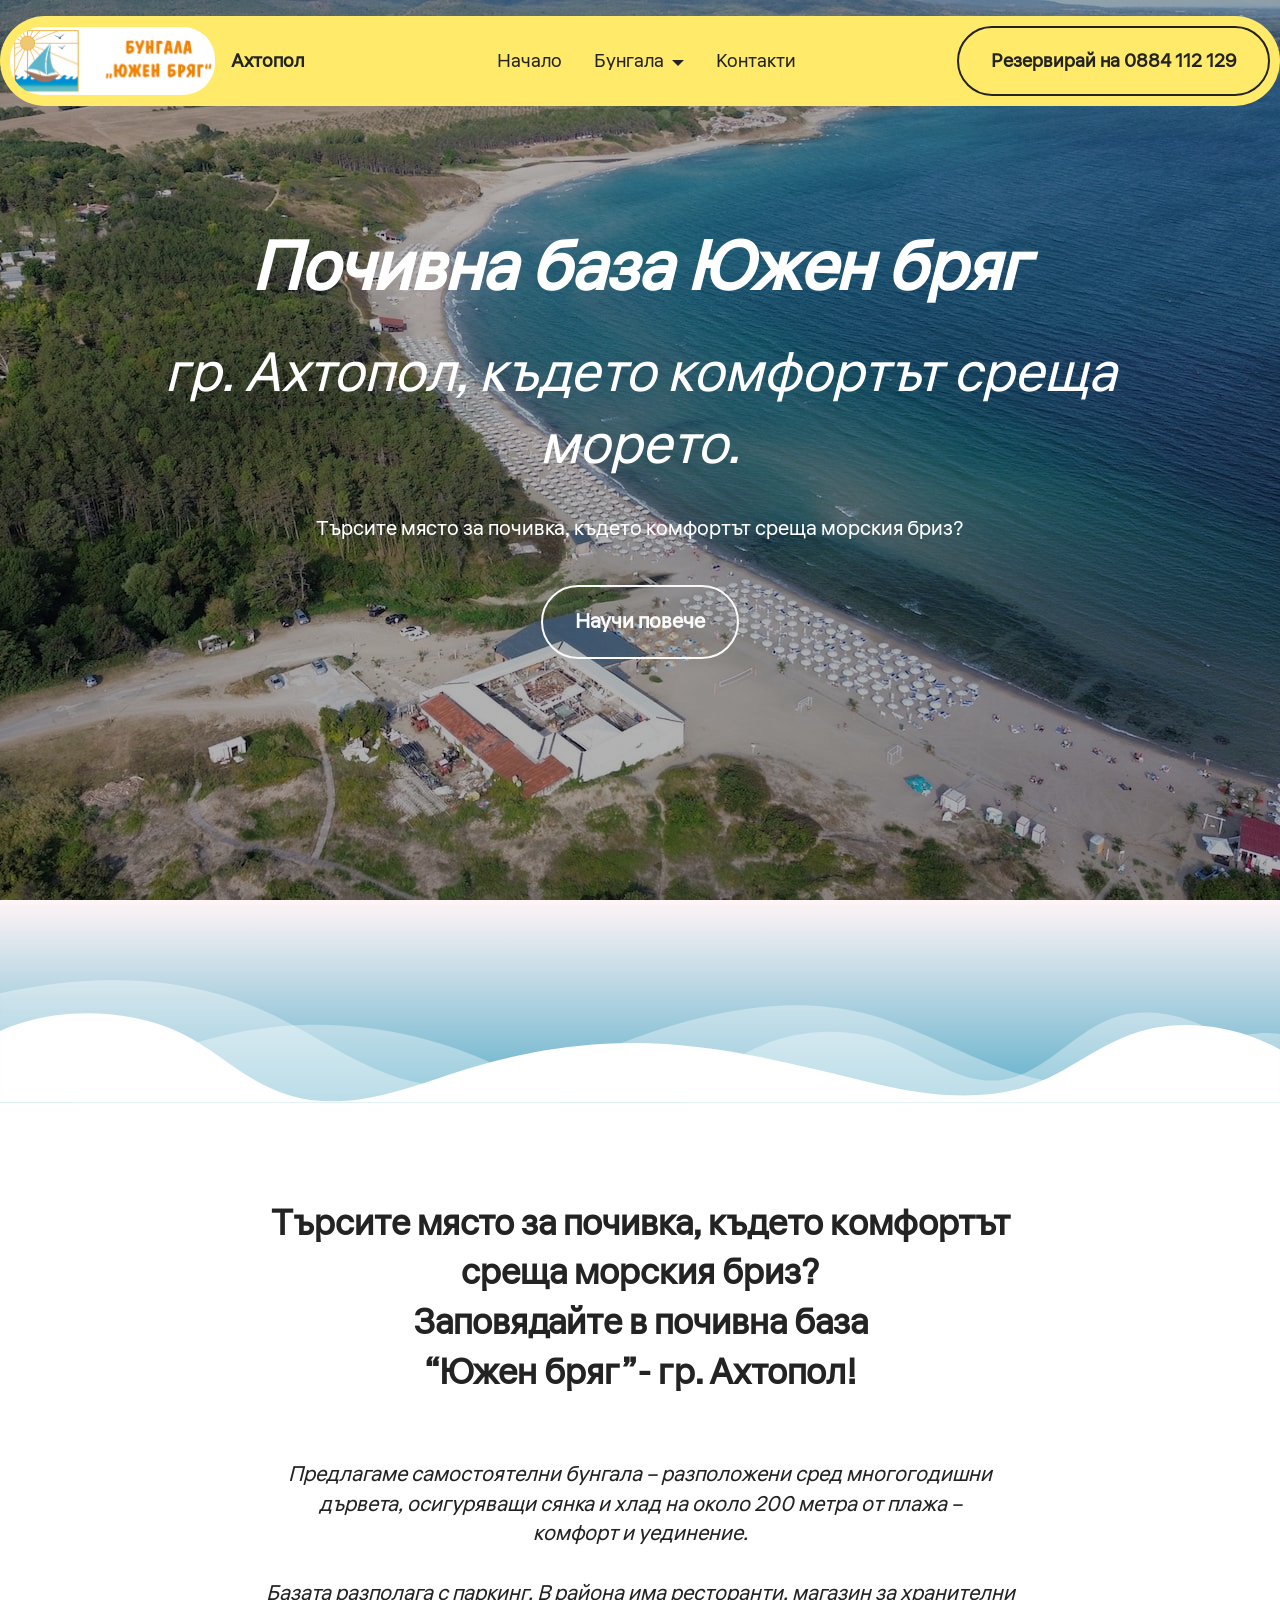
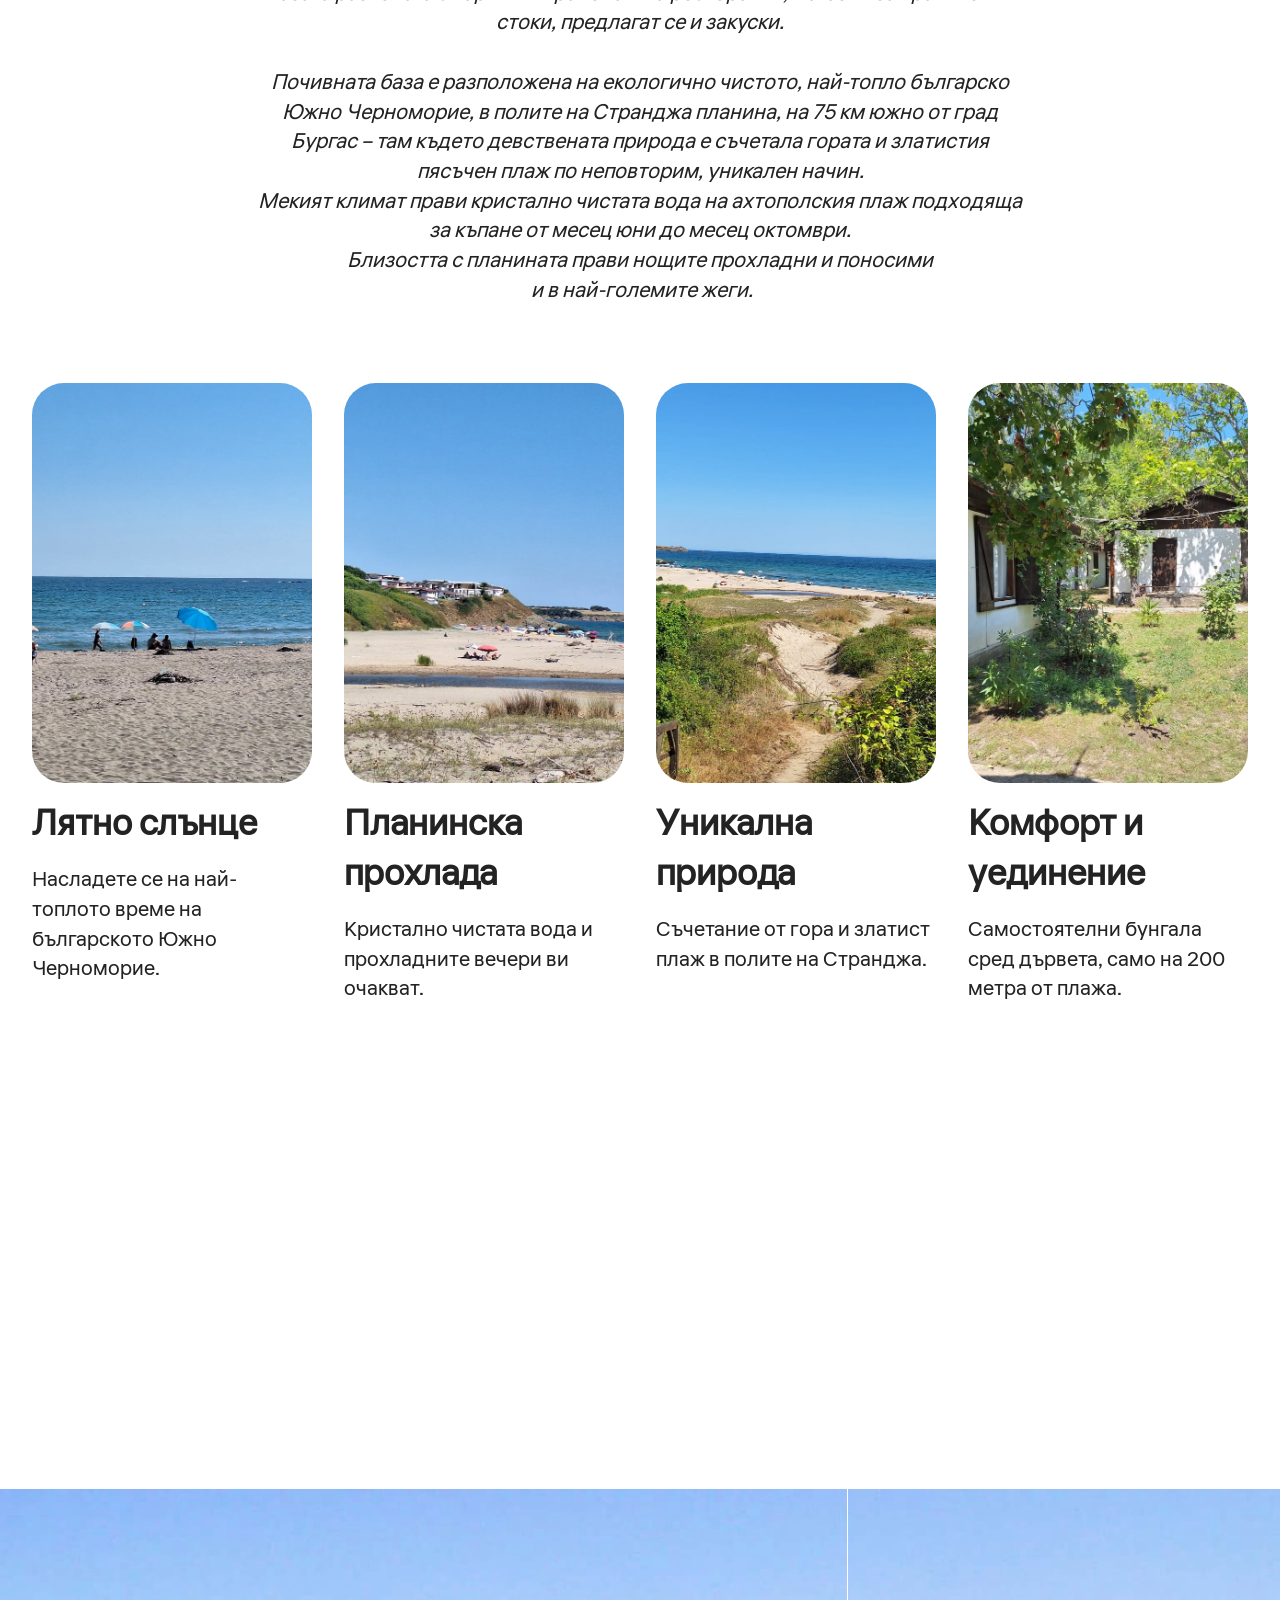
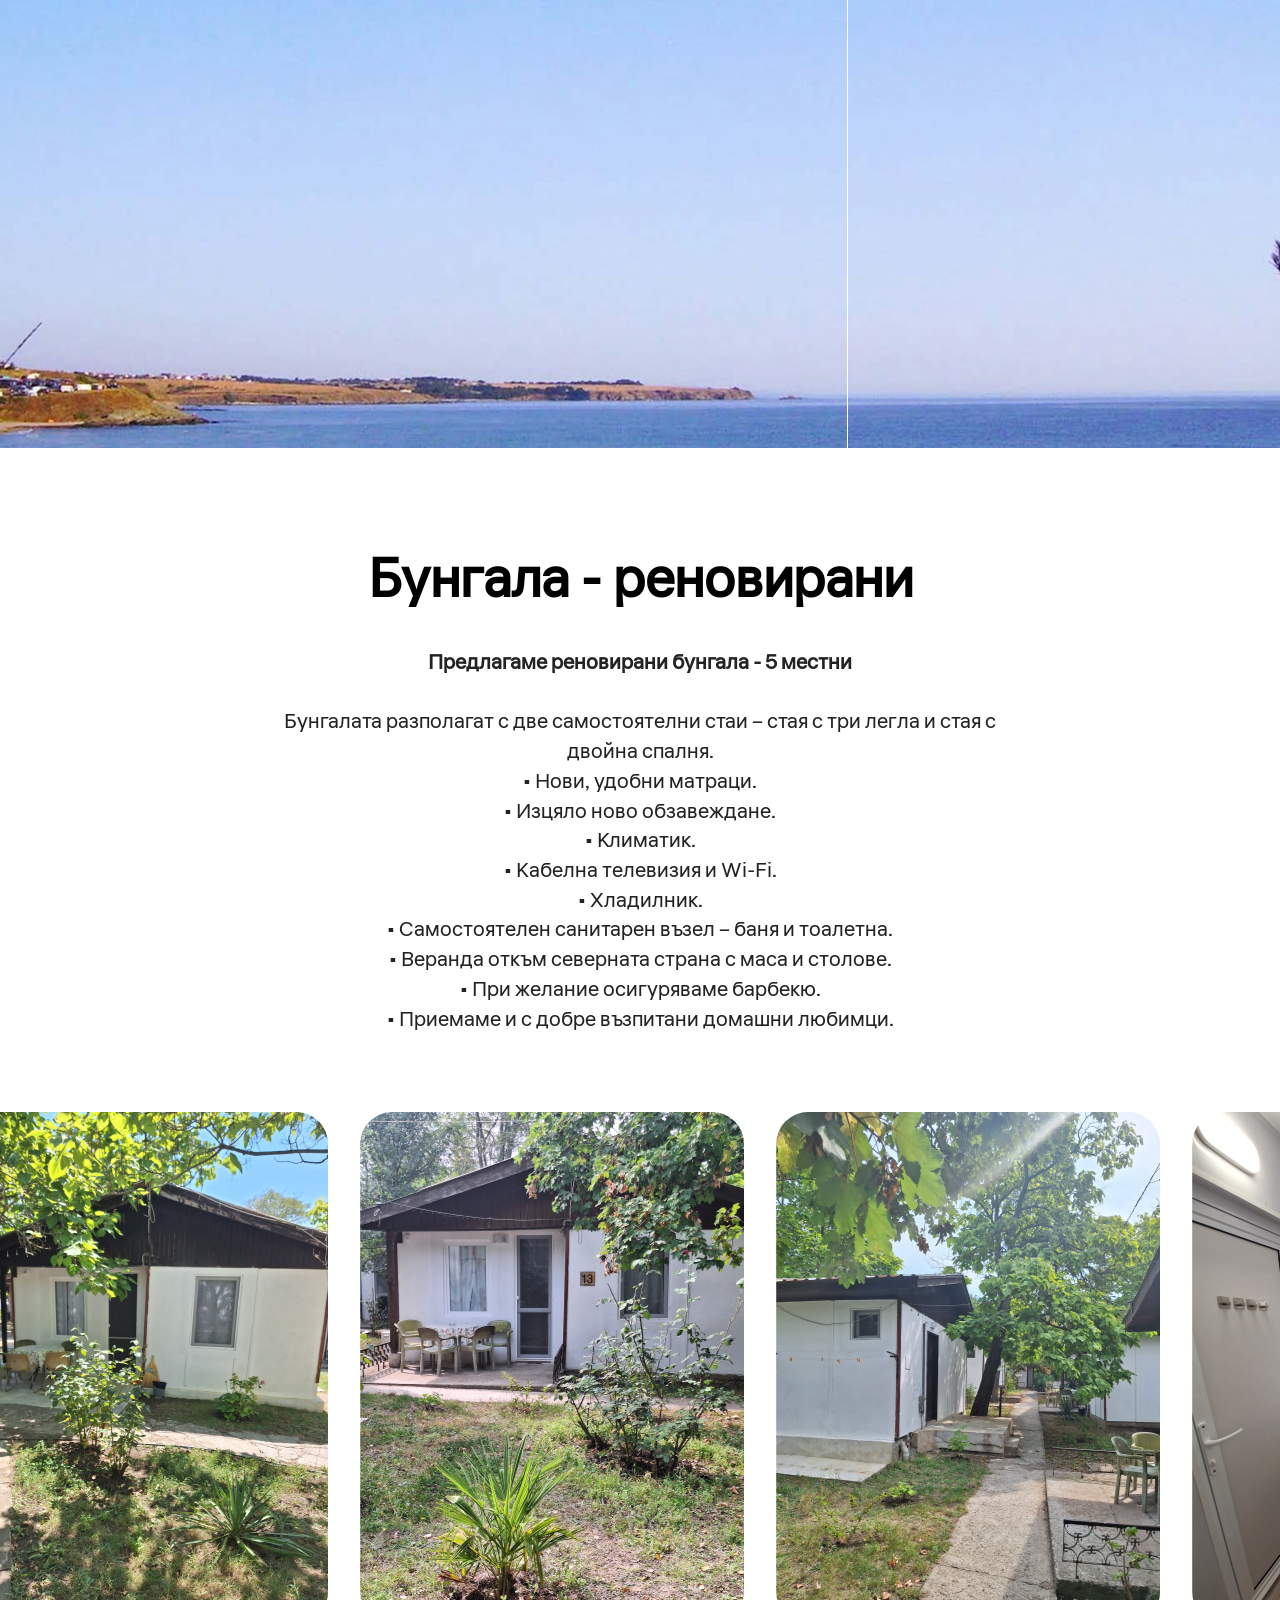
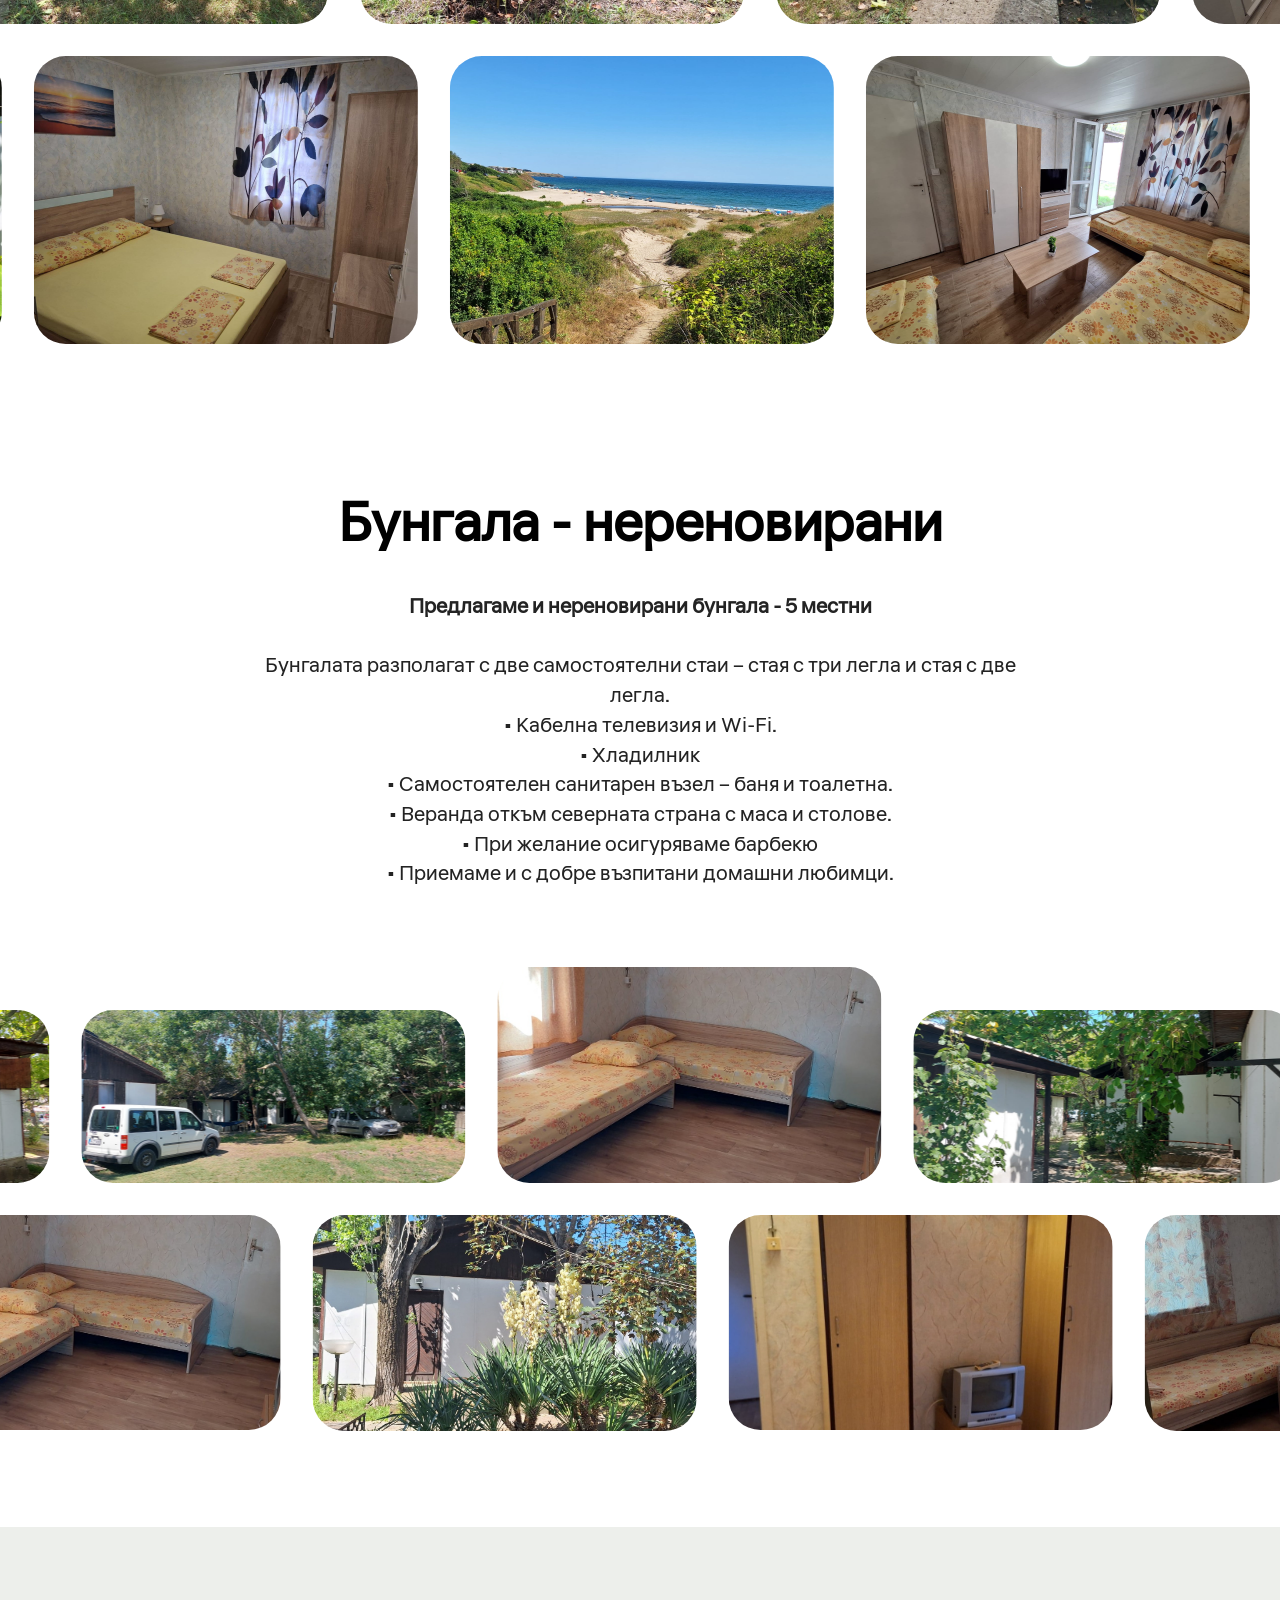
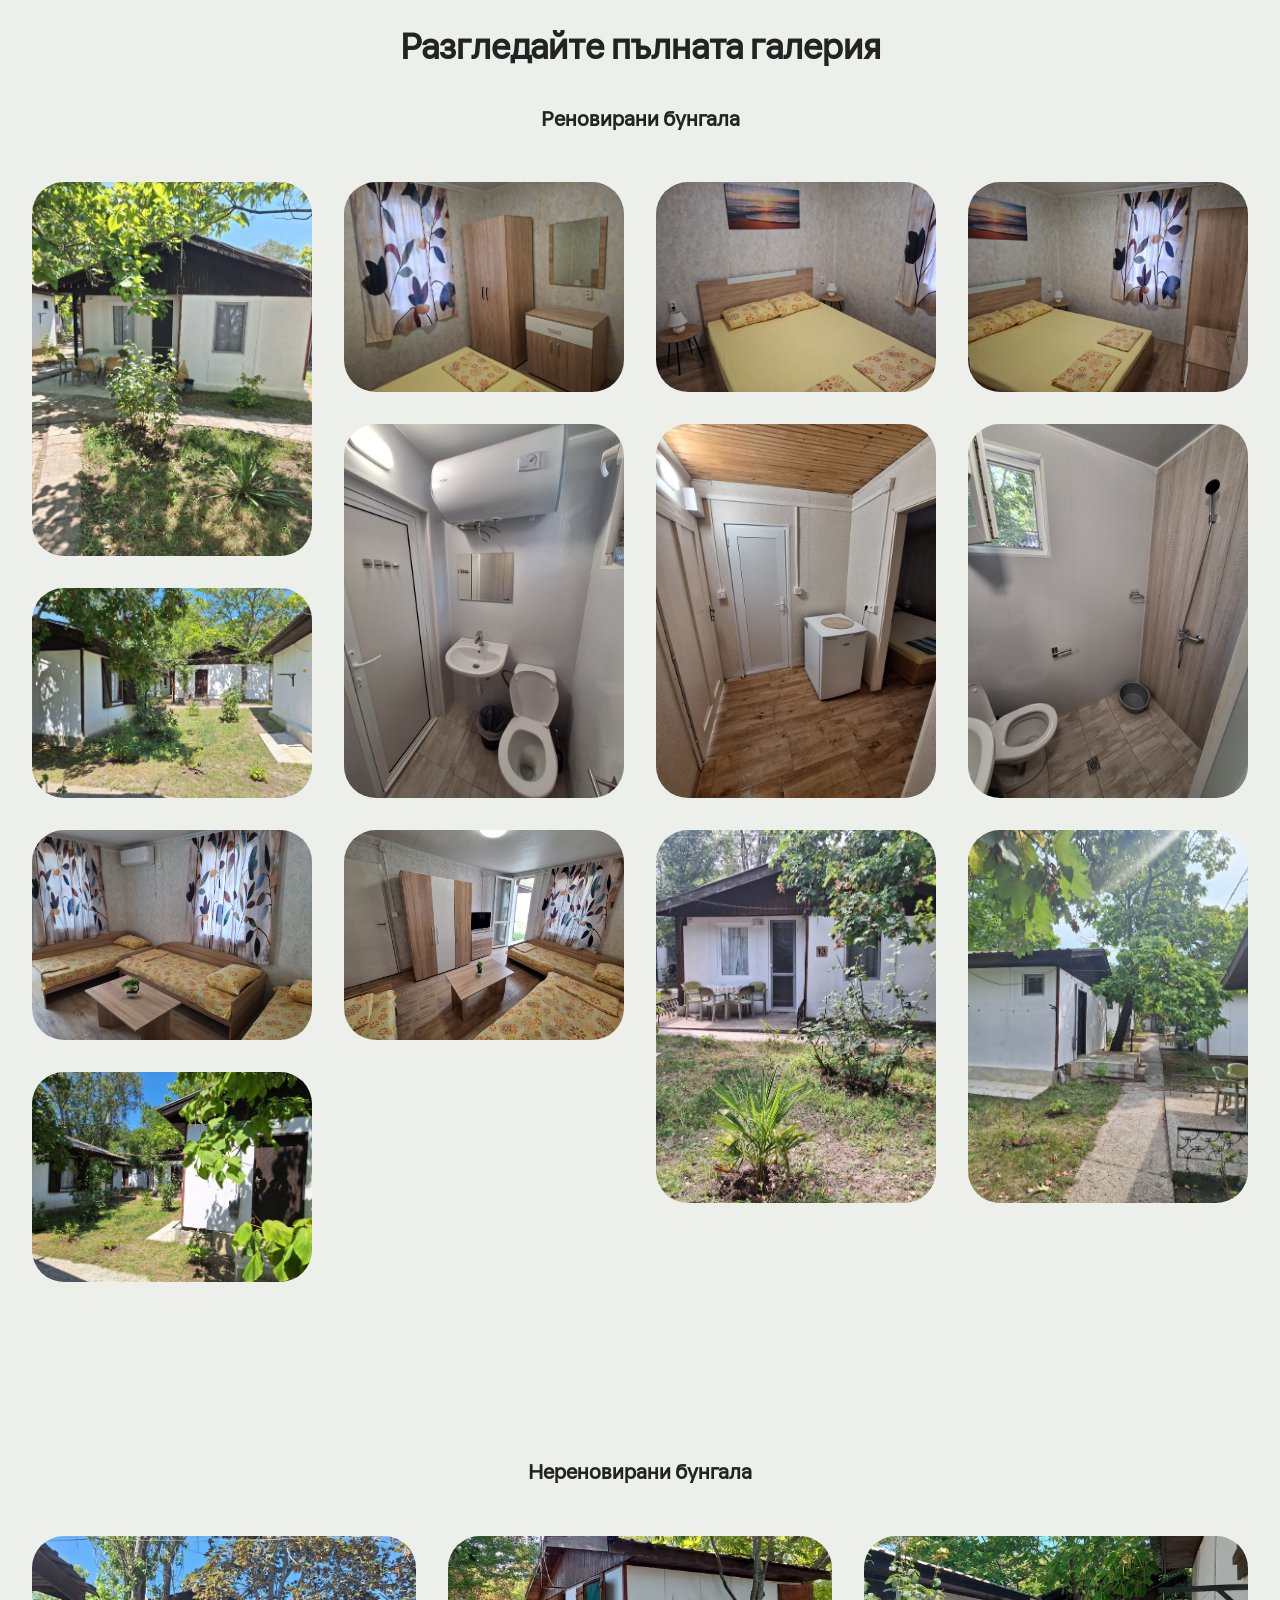
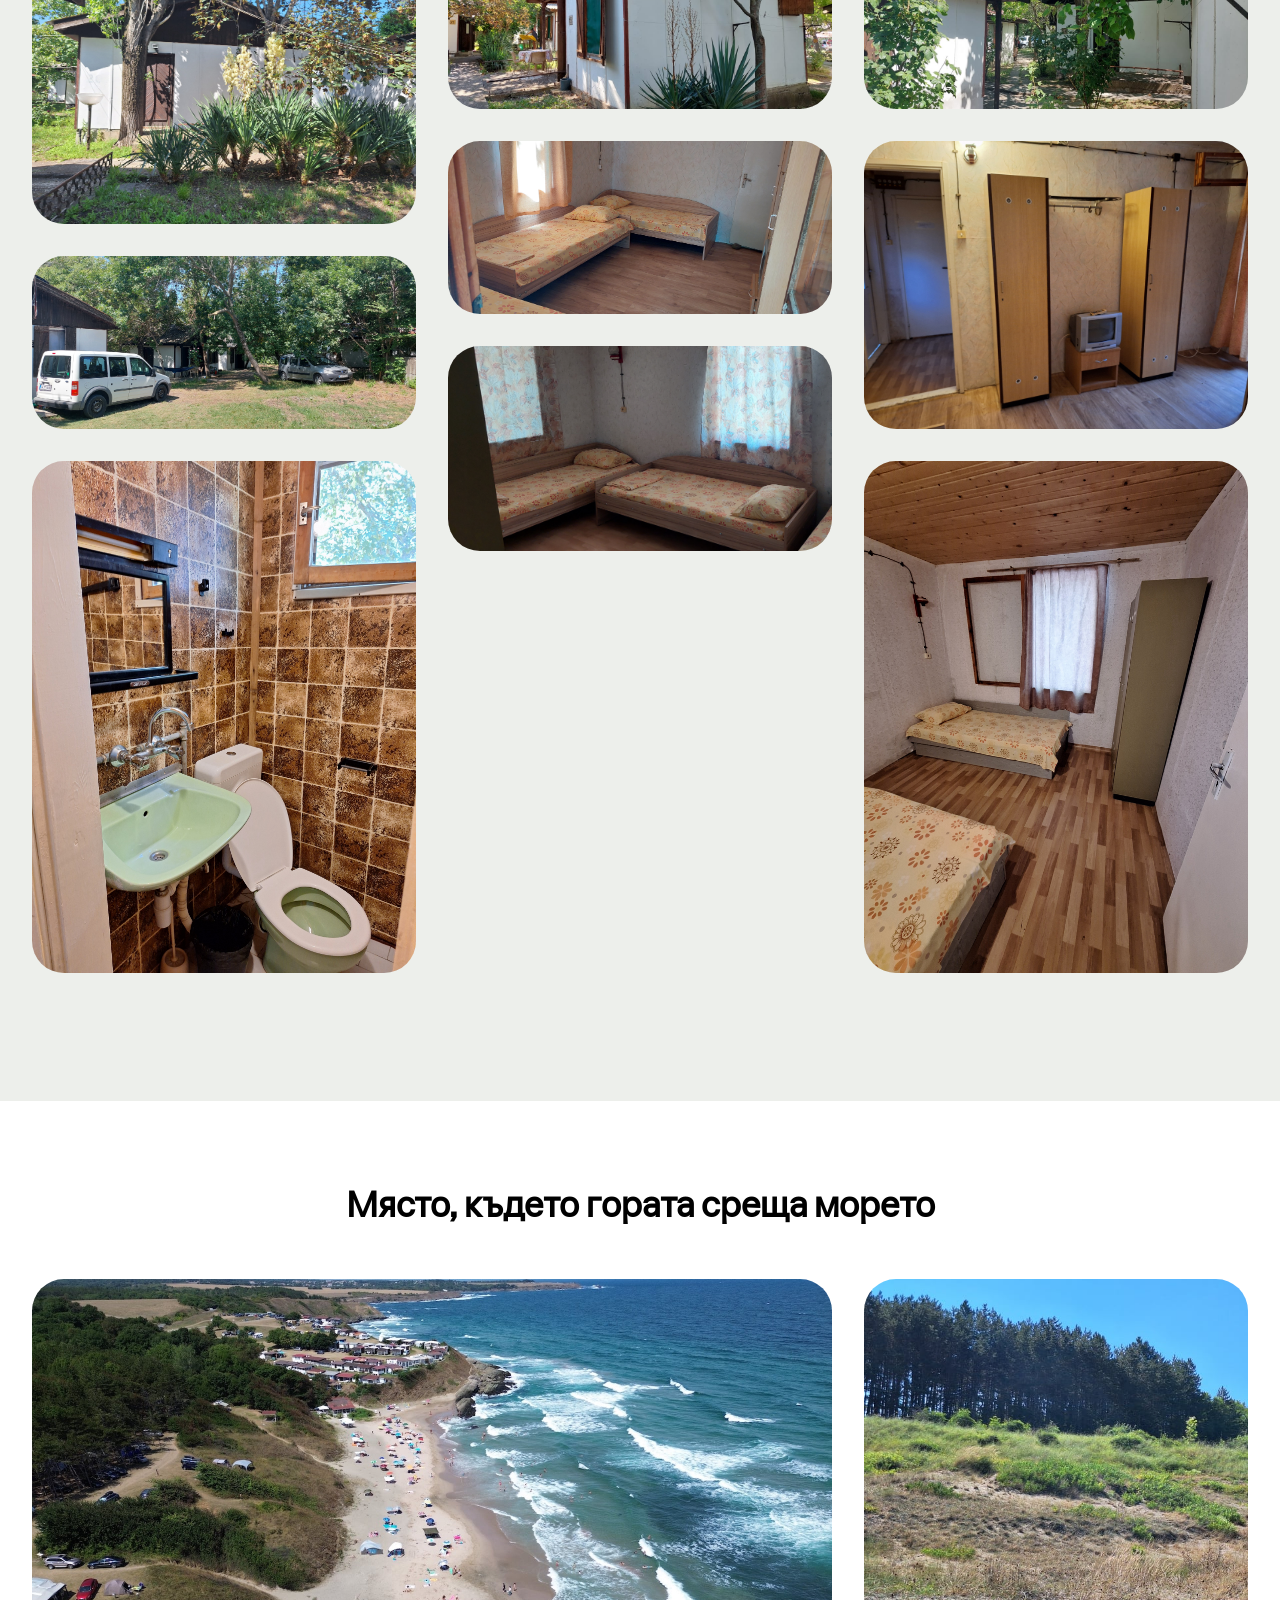
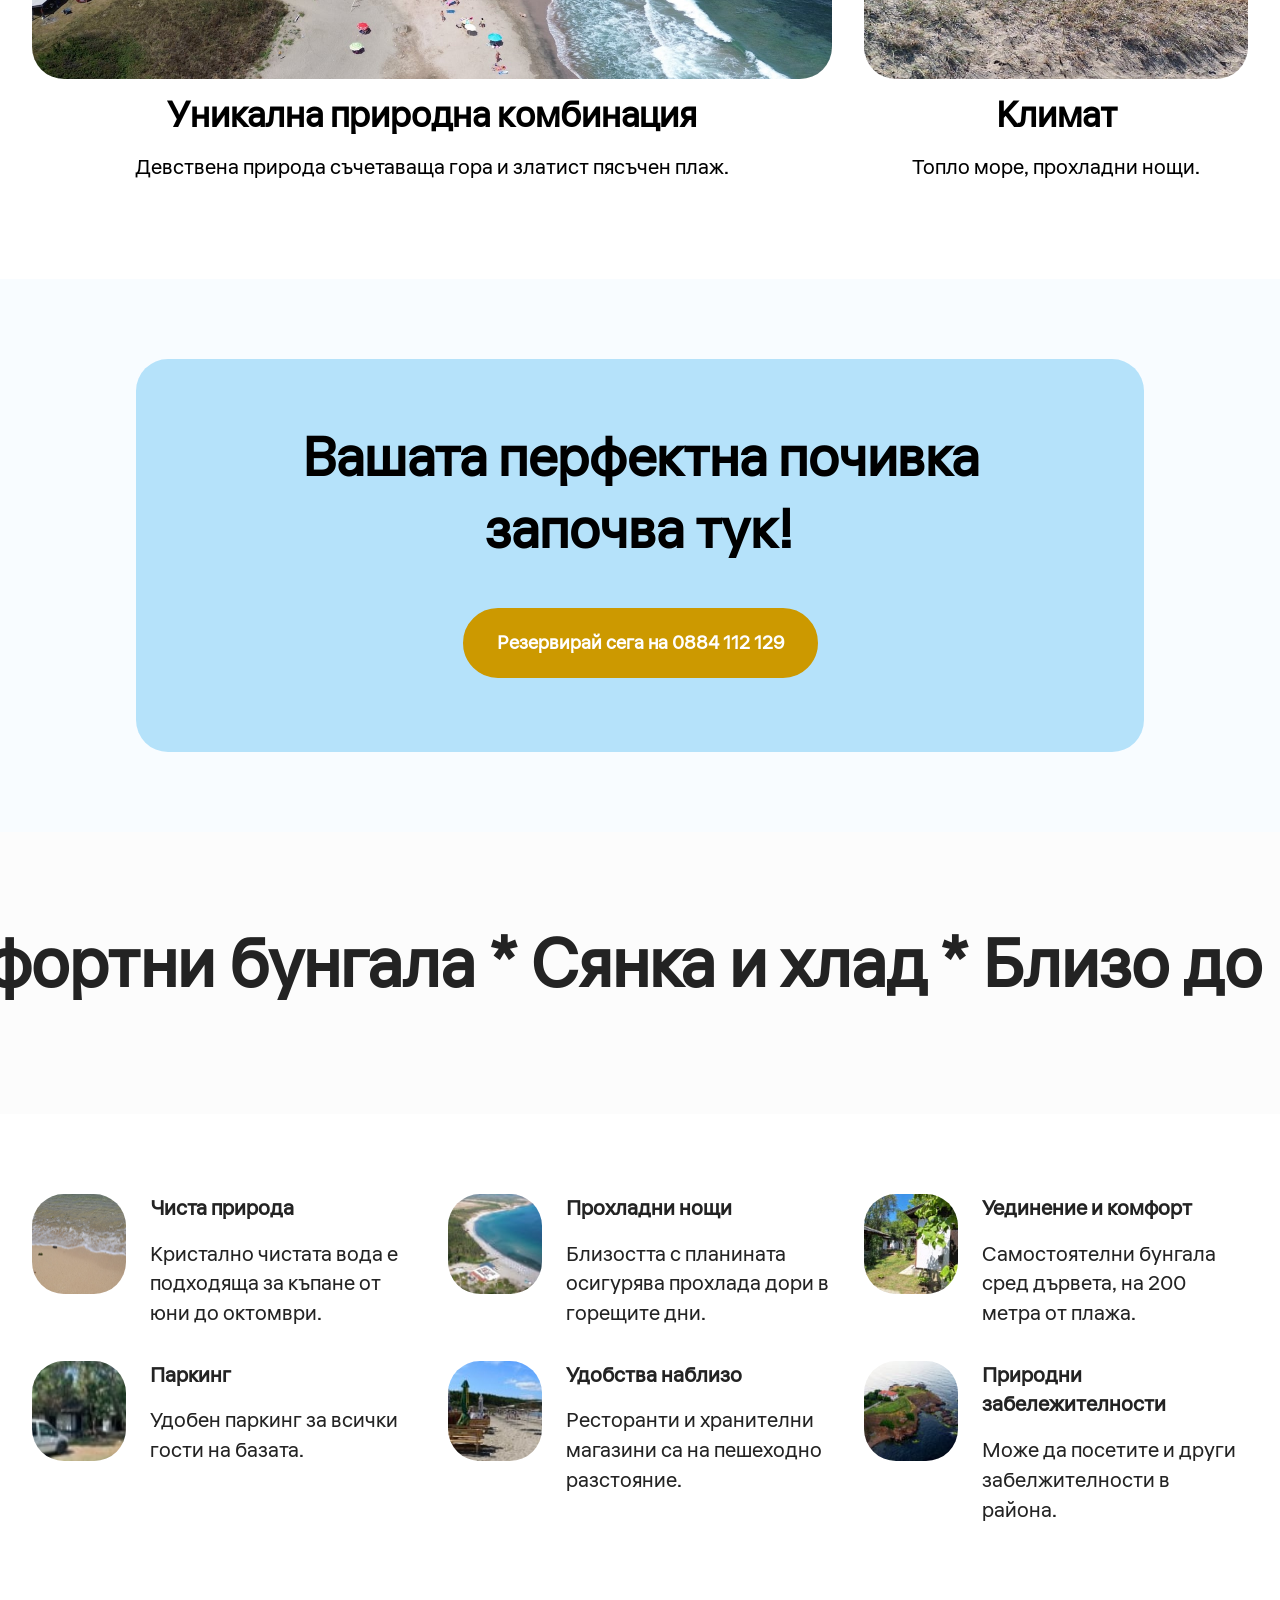
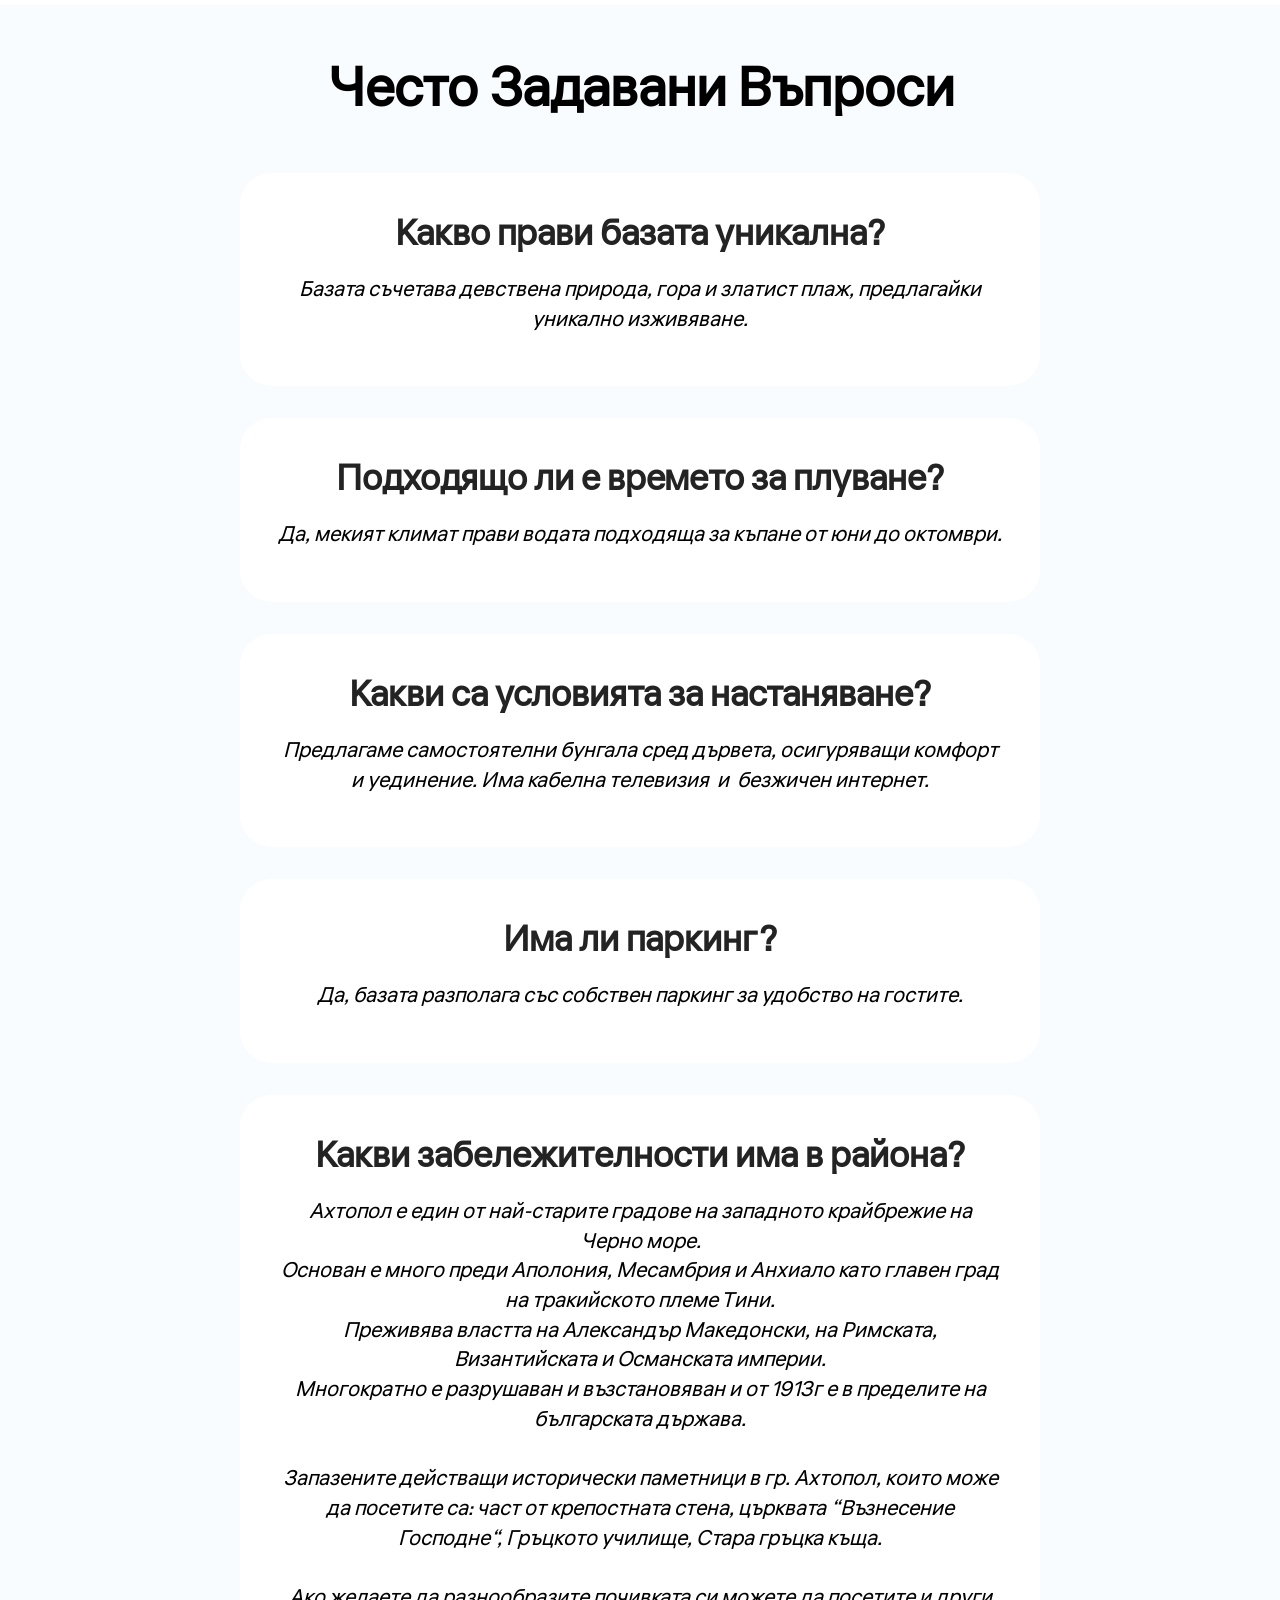
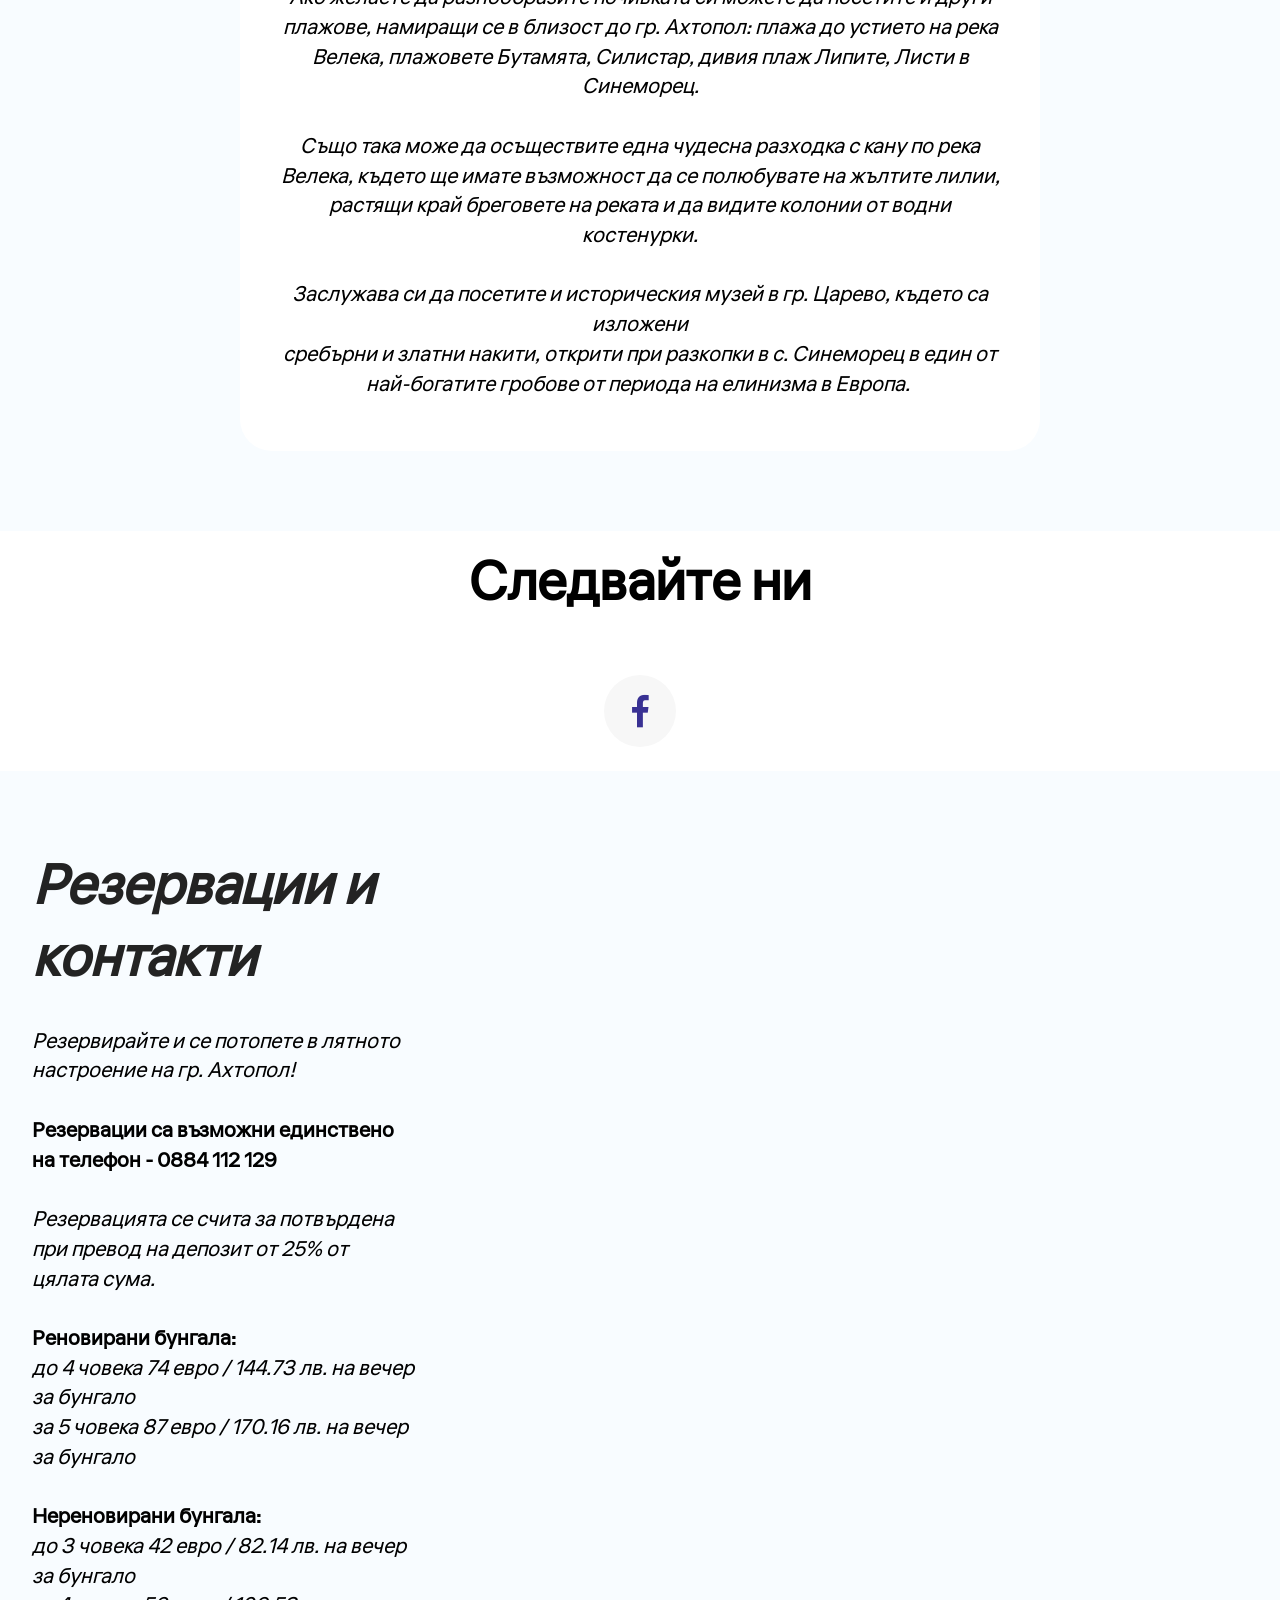
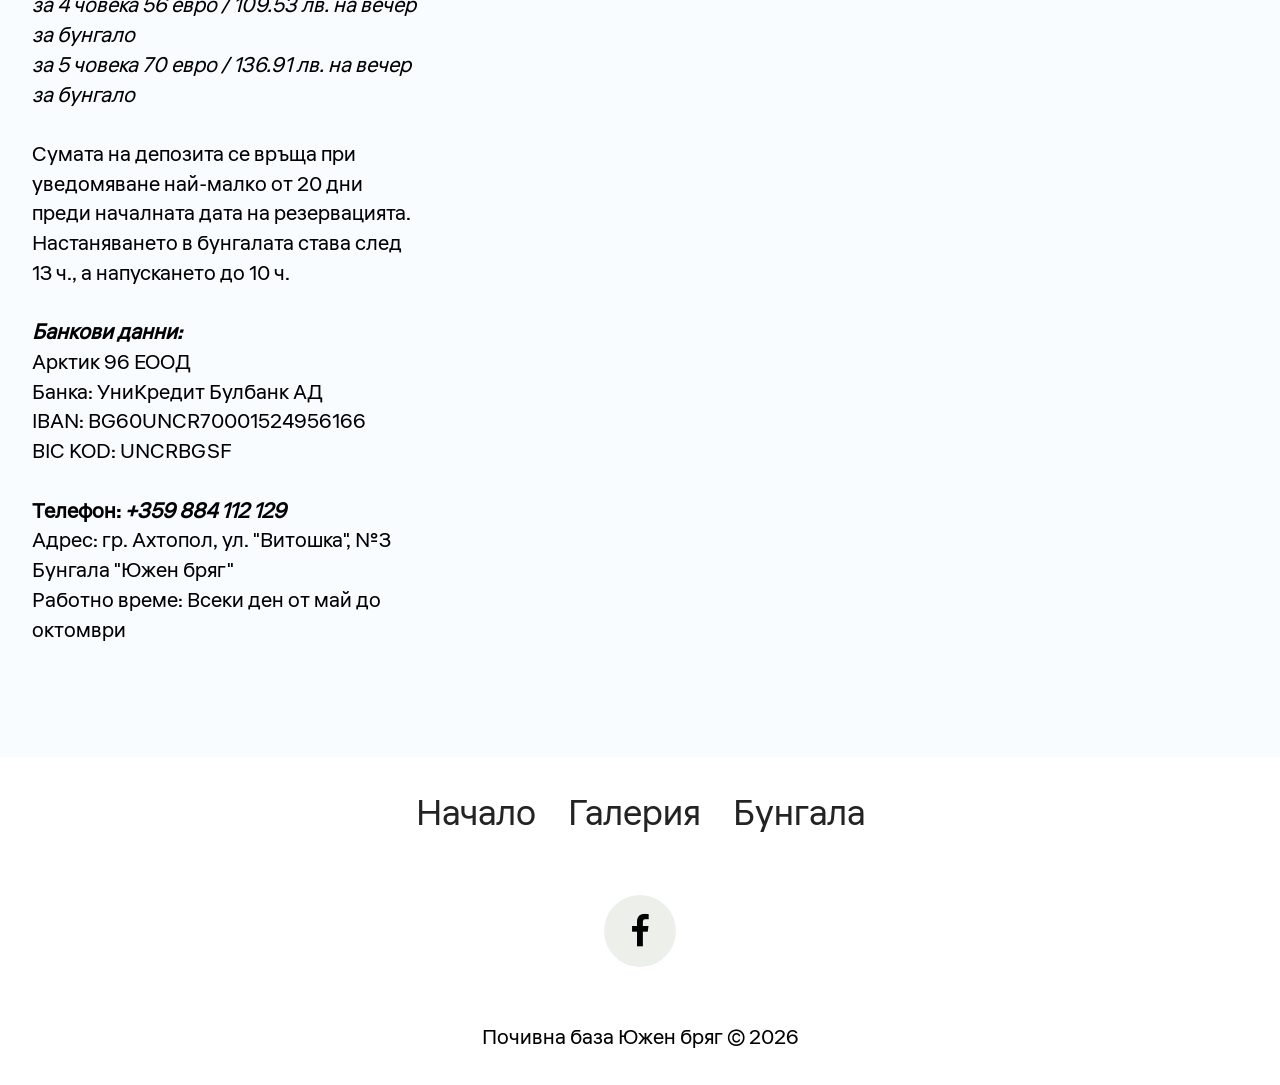
==== commit cdd1036e: "create github pages" ====
--- a/index.html
+++ b/index.html
@@ -7,10 +7,10 @@
   
   <meta name="viewport" content="width=device-width, initial-scale=1, minimum-scale=1">
   <link rel="shortcut icon" href="assets/images/logo-206x69.png" type="image/x-icon">
-  <meta name="description" content="Почивна база „Южен бряг“ в Ахтопол предлага уютни бунгала на метри от плажа. Насладете се на спокойна почивка сред гора и море на южното Черноморие. Насладете се на комфорт, морски бриз и екологично чиста природа. Идеално съчетание на гора и златист плаж. Бунгала сред дървета на двеста 200 метра от плажа и морето.">
-  
-  
-  <title>Бунгала Ахтопол – Почивна база "Южен бряг" до плажа</title>
+  <meta name="description" content="Почивна база „Южен бряг“ в Ахтопол предлага уютни бунгала на метри от плажа и морета. Насладете се на спокойна почивка сред гора и море на южното Черноморие. Насладете се на комфорт, морски бриз и екологично чиста природа. Идеално съчетание на гора и златист плаж. Бунгала сред дървета на двеста 200 метра от плажа и морето.">
+  
+  
+  <title>Бунгала Ахтопол до плажа – Почивна база "Южен бряг"</title>
   <link rel="stylesheet" href="assets/web/assets/mobirise-icons2/mobirise2.css">
   <link rel="stylesheet" href="assets/bootstrap/css/bootstrap.min.css">
   <link rel="stylesheet" href="assets/parallax/jarallax.css">
@@ -20,7 +20,7 @@
   <link rel="stylesheet" href="assets/gallery/style.css">
   <link rel="preload" href="https://fonts.googleapis.com/css2?family=Liter&display=swap&display=swap" as="style" onload="this.onload=null;this.rel='stylesheet'">
   <noscript><link rel="stylesheet" href="https://fonts.googleapis.com/css2?family=Liter&display=swap&display=swap"></noscript>
-  <link rel="preload" as="style" href="assets/mobirise/css/mbr-additional.css?v=cRgNTZ"><link rel="stylesheet" href="assets/mobirise/css/mbr-additional.css?v=cRgNTZ" type="text/css">
+  <link rel="preload" as="style" href="assets/mobirise/css/mbr-additional.css?v=2AM2YE"><link rel="stylesheet" href="assets/mobirise/css/mbr-additional.css?v=2AM2YE" type="text/css">
 
   
   
@@ -306,8 +306,8 @@
         </div>
         <div class="row mbr-gallery mbr-masonry" data-masonry="{&quot;percentPosition&quot;: true }">
             <div class="col-12 col-md-6 col-lg-3 item gallery-image">
-                <div class="item-wrapper" data-toggle="modal" data-bs-toggle="modal" data-target="#vdZi4kgU6j-modal" data-bs-target="#vdZi4kgU6j-modal">
-                    <img class="w-100" src="assets/images/1-1158x1544.webp" alt="Ахтопол бунгала почивка море плаж гора къмпинг ваканция нощувки отдих" data-slide-to="0" data-bs-slide-to="0" data-target="#lb-vdZi4kgU6j" data-bs-target="#lb-vdZi4kgU6j">
+                <div class="item-wrapper" data-toggle="modal" data-bs-toggle="modal" data-target="#vdZjtbUMLR-modal" data-bs-target="#vdZjtbUMLR-modal">
+                    <img class="w-100" src="assets/images/1-1158x1544.webp" alt="Ахтопол бунгала почивка море плаж гора къмпинг ваканция нощувки отдих" data-slide-to="0" data-bs-slide-to="0" data-target="#lb-vdZjtbUMLR" data-bs-target="#lb-vdZjtbUMLR">
                     <div class="icon-wrapper">
                         <span class="mobi-mbri mobi-mbri-search mbr-iconfont mbr-iconfont-btn"></span>
                     </div>
@@ -315,48 +315,48 @@
                 
             </div>
             <div class="col-12 col-md-6 col-lg-3 item gallery-image">
-                <div class="item-wrapper" data-toggle="modal" data-bs-toggle="modal" data-target="#vdZi4kgU6j-modal" data-bs-target="#vdZi4kgU6j-modal">
-                    <img class="w-100" src="assets/images/16-1158x869.webp" alt="Ахтопол бунгала почивка море плаж гора къмпинг ваканция нощувки отдих" data-slide-to="1" data-bs-slide-to="1" data-target="#lb-vdZi4kgU6j" data-bs-target="#lb-vdZi4kgU6j">
+                <div class="item-wrapper" data-toggle="modal" data-bs-toggle="modal" data-target="#vdZjtbUMLR-modal" data-bs-target="#vdZjtbUMLR-modal">
+                    <img class="w-100" src="assets/images/16-1158x869.webp" alt="Ахтопол бунгала почивка море плаж гора къмпинг ваканция нощувки отдих" data-slide-to="1" data-bs-slide-to="1" data-target="#lb-vdZjtbUMLR" data-bs-target="#lb-vdZjtbUMLR">
                     <div class="icon-wrapper">
                         <span class="mobi-mbri mobi-mbri-search mbr-iconfont mbr-iconfont-btn"></span>
                     </div>
                 </div>
                 
             </div><div class="col-12 col-md-6 col-lg-3 item gallery-image">
-                <div class="item-wrapper" data-toggle="modal" data-bs-toggle="modal" data-target="#vdZi4kgU6j-modal" data-bs-target="#vdZi4kgU6j-modal">
-                    <img class="w-100" src="assets/images/15-1600x1200.webp" alt="Ахтопол бунгала почивка море плаж гора къмпинг ваканция нощувки отдих" data-slide-to="2" data-bs-slide-to="2" data-target="#lb-vdZi4kgU6j" data-bs-target="#lb-vdZi4kgU6j">
+                <div class="item-wrapper" data-toggle="modal" data-bs-toggle="modal" data-target="#vdZjtbUMLR-modal" data-bs-target="#vdZjtbUMLR-modal">
+                    <img class="w-100" src="assets/images/15-1600x1200.webp" alt="Ахтопол бунгала почивка море плаж гора къмпинг ваканция нощувки отдих" data-slide-to="2" data-bs-slide-to="2" data-target="#lb-vdZjtbUMLR" data-bs-target="#lb-vdZjtbUMLR">
                     <div class="icon-wrapper">
                         <span class="mobi-mbri mobi-mbri-search mbr-iconfont mbr-iconfont-btn"></span>
                     </div>
                 </div>
                 
             </div><div class="col-12 col-md-6 col-lg-3 item gallery-image">
-                <div class="item-wrapper" data-toggle="modal" data-bs-toggle="modal" data-target="#vdZi4kgU6j-modal" data-bs-target="#vdZi4kgU6j-modal">
-                    <img class="w-100" src="assets/images/14-1600x1200.webp" alt="Ахтопол бунгала почивка море плаж гора къмпинг ваканция нощувки отдих" data-slide-to="3" data-bs-slide-to="3" data-target="#lb-vdZi4kgU6j" data-bs-target="#lb-vdZi4kgU6j">
+                <div class="item-wrapper" data-toggle="modal" data-bs-toggle="modal" data-target="#vdZjtbUMLR-modal" data-bs-target="#vdZjtbUMLR-modal">
+                    <img class="w-100" src="assets/images/14-1600x1200.webp" alt="Ахтопол бунгала почивка море плаж гора къмпинг ваканция нощувки отдих" data-slide-to="3" data-bs-slide-to="3" data-target="#lb-vdZjtbUMLR" data-bs-target="#lb-vdZjtbUMLR">
                     <div class="icon-wrapper">
                         <span class="mobi-mbri mobi-mbri-search mbr-iconfont mbr-iconfont-btn"></span>
                     </div>
                 </div>
                 
             </div><div class="col-12 col-md-6 col-lg-3 item gallery-image">
-                <div class="item-wrapper" data-toggle="modal" data-bs-toggle="modal" data-target="#vdZi4kgU6j-modal" data-bs-target="#vdZi4kgU6j-modal">
-                    <img class="w-100" src="assets/images/13-3000x4000.webp" alt="Ахтопол бунгала почивка море плаж гора къмпинг ваканция нощувки отдих" data-slide-to="4" data-bs-slide-to="4" data-target="#lb-vdZi4kgU6j" data-bs-target="#lb-vdZi4kgU6j">
+                <div class="item-wrapper" data-toggle="modal" data-bs-toggle="modal" data-target="#vdZjtbUMLR-modal" data-bs-target="#vdZjtbUMLR-modal">
+                    <img class="w-100" src="assets/images/13-3000x4000.webp" alt="Ахтопол бунгала почивка море плаж гора къмпинг ваканция нощувки отдих" data-slide-to="4" data-bs-slide-to="4" data-target="#lb-vdZjtbUMLR" data-bs-target="#lb-vdZjtbUMLR">
                     <div class="icon-wrapper">
                         <span class="mobi-mbri mobi-mbri-search mbr-iconfont mbr-iconfont-btn"></span>
                     </div>
                 </div>
                 
             </div><div class="col-12 col-md-6 col-lg-3 item gallery-image">
-                <div class="item-wrapper" data-toggle="modal" data-bs-toggle="modal" data-target="#vdZi4kgU6j-modal" data-bs-target="#vdZi4kgU6j-modal">
-                    <img class="w-100" src="assets/images/12-3000x4000.webp" alt="Ахтопол бунгала почивка море плаж гора къмпинг ваканция нощувки отдих" data-slide-to="5" data-bs-slide-to="5" data-target="#lb-vdZi4kgU6j" data-bs-target="#lb-vdZi4kgU6j">
+                <div class="item-wrapper" data-toggle="modal" data-bs-toggle="modal" data-target="#vdZjtbUMLR-modal" data-bs-target="#vdZjtbUMLR-modal">
+                    <img class="w-100" src="assets/images/12-3000x4000.webp" alt="Ахтопол бунгала почивка море плаж гора къмпинг ваканция нощувки отдих" data-slide-to="5" data-bs-slide-to="5" data-target="#lb-vdZjtbUMLR" data-bs-target="#lb-vdZjtbUMLR">
                     <div class="icon-wrapper">
                         <span class="mobi-mbri mobi-mbri-search mbr-iconfont mbr-iconfont-btn"></span>
                     </div>
                 </div>
                 
             </div><div class="col-12 col-md-6 col-lg-3 item gallery-image">
-                <div class="item-wrapper" data-toggle="modal" data-bs-toggle="modal" data-target="#vdZi4kgU6j-modal" data-bs-target="#vdZi4kgU6j-modal">
-                    <img class="w-100" src="assets/images/11-3000x4000.webp" alt="Ахтопол бунгала почивка море плаж гора къмпинг ваканция нощувки отдих" data-slide-to="6" data-bs-slide-to="6" data-target="#lb-vdZi4kgU6j" data-bs-target="#lb-vdZi4kgU6j">
+                <div class="item-wrapper" data-toggle="modal" data-bs-toggle="modal" data-target="#vdZjtbUMLR-modal" data-bs-target="#vdZjtbUMLR-modal">
+                    <img class="w-100" src="assets/images/11-3000x4000.webp" alt="Ахтопол бунгала почивка море плаж гора къмпинг ваканция нощувки отдих" data-slide-to="6" data-bs-slide-to="6" data-target="#lb-vdZjtbUMLR" data-bs-target="#lb-vdZjtbUMLR">
                     <div class="icon-wrapper">
                         <span class="mobi-mbri mobi-mbri-search mbr-iconfont mbr-iconfont-btn"></span>
                     </div>
@@ -364,8 +364,8 @@
                 
             </div>
             <div class="col-12 col-md-6 col-lg-3 item gallery-image">
-                <div class="item-wrapper" data-toggle="modal" data-bs-toggle="modal" data-target="#vdZi4kgU6j-modal" data-bs-target="#vdZi4kgU6j-modal">
-                    <img class="w-100" src="assets/images/4-1158x869.webp" alt="Ахтопол бунгала почивка море плаж гора къмпинг ваканция нощувки отдих" data-slide-to="7" data-bs-slide-to="7" data-target="#lb-vdZi4kgU6j" data-bs-target="#lb-vdZi4kgU6j">
+                <div class="item-wrapper" data-toggle="modal" data-bs-toggle="modal" data-target="#vdZjtbUMLR-modal" data-bs-target="#vdZjtbUMLR-modal">
+                    <img class="w-100" src="assets/images/4-1158x869.webp" alt="Ахтопол бунгала почивка море плаж гора къмпинг ваканция нощувки отдих" data-slide-to="7" data-bs-slide-to="7" data-target="#lb-vdZjtbUMLR" data-bs-target="#lb-vdZjtbUMLR">
                     <div class="icon-wrapper">
                         <span class="mobi-mbri mobi-mbri-search mbr-iconfont mbr-iconfont-btn"></span>
                     </div>
@@ -373,8 +373,8 @@
                 
             </div>
             <div class="col-12 col-md-6 col-lg-3 item gallery-image">
-                <div class="item-wrapper" data-toggle="modal" data-bs-toggle="modal" data-target="#vdZi4kgU6j-modal" data-bs-target="#vdZi4kgU6j-modal">
-                    <img class="w-100" src="assets/images/2-1158x1544.webp" alt="Ахтопол бунгала почивка море плаж гора къмпинг ваканция нощувки отдих" data-slide-to="8" data-bs-slide-to="8" data-target="#lb-vdZi4kgU6j" data-bs-target="#lb-vdZi4kgU6j">
+                <div class="item-wrapper" data-toggle="modal" data-bs-toggle="modal" data-target="#vdZjtbUMLR-modal" data-bs-target="#vdZjtbUMLR-modal">
+                    <img class="w-100" src="assets/images/2-1158x1544.webp" alt="Ахтопол бунгала почивка море плаж гора къмпинг ваканция нощувки отдих" data-slide-to="8" data-bs-slide-to="8" data-target="#lb-vdZjtbUMLR" data-bs-target="#lb-vdZjtbUMLR">
                     <div class="icon-wrapper">
                         <span class="mobi-mbri mobi-mbri-search mbr-iconfont mbr-iconfont-btn"></span>
                     </div>
@@ -382,24 +382,24 @@
                 
             </div>
             <div class="col-12 col-md-6 col-lg-3 item gallery-image">
-                <div class="item-wrapper" data-toggle="modal" data-bs-toggle="modal" data-target="#vdZi4kgU6j-modal" data-bs-target="#vdZi4kgU6j-modal">
-                    <img class="w-100" src="assets/images/5-1158x1544.webp" alt="Ахтопол бунгала почивка море плаж гора къмпинг ваканция нощувки отдих" data-slide-to="9" data-bs-slide-to="9" data-target="#lb-vdZi4kgU6j" data-bs-target="#lb-vdZi4kgU6j">
+                <div class="item-wrapper" data-toggle="modal" data-bs-toggle="modal" data-target="#vdZjtbUMLR-modal" data-bs-target="#vdZjtbUMLR-modal">
+                    <img class="w-100" src="assets/images/5-1158x1544.webp" alt="Ахтопол бунгала почивка море плаж гора къмпинг ваканция нощувки отдих" data-slide-to="9" data-bs-slide-to="9" data-target="#lb-vdZjtbUMLR" data-bs-target="#lb-vdZjtbUMLR">
                     <div class="icon-wrapper">
                         <span class="mobi-mbri mobi-mbri-search mbr-iconfont mbr-iconfont-btn"></span>
                     </div>
                 </div>
                 
             </div><div class="col-12 col-md-6 col-lg-3 item gallery-image">
-                <div class="item-wrapper" data-toggle="modal" data-bs-toggle="modal" data-target="#vdZi4kgU6j-modal" data-bs-target="#vdZi4kgU6j-modal">
-                    <img class="w-100" src="assets/images/10-4080x3060.webp" alt="Ахтопол бунгала почивка море плаж гора къмпинг ваканция нощувки отдих" data-slide-to="10" data-bs-slide-to="10" data-target="#lb-vdZi4kgU6j" data-bs-target="#lb-vdZi4kgU6j">
+                <div class="item-wrapper" data-toggle="modal" data-bs-toggle="modal" data-target="#vdZjtbUMLR-modal" data-bs-target="#vdZjtbUMLR-modal">
+                    <img class="w-100" src="assets/images/10-4080x3060.webp" alt="Ахтопол бунгала почивка море плаж гора къмпинг ваканция нощувки отдих" data-slide-to="10" data-bs-slide-to="10" data-target="#lb-vdZjtbUMLR" data-bs-target="#lb-vdZjtbUMLR">
                     <div class="icon-wrapper">
                         <span class="mobi-mbri mobi-mbri-search mbr-iconfont mbr-iconfont-btn"></span>
                     </div>
                 </div>
                 
             </div><div class="col-12 col-md-6 col-lg-3 item gallery-image">
-                <div class="item-wrapper" data-toggle="modal" data-bs-toggle="modal" data-target="#vdZi4kgU6j-modal" data-bs-target="#vdZi4kgU6j-modal">
-                    <img class="w-100" src="assets/images/9-4000x3000.webp" alt="Ахтопол бунгала почивка море плаж гора къмпинг ваканция нощувки отдих" data-slide-to="11" data-bs-slide-to="11" data-target="#lb-vdZi4kgU6j" data-bs-target="#lb-vdZi4kgU6j">
+                <div class="item-wrapper" data-toggle="modal" data-bs-toggle="modal" data-target="#vdZjtbUMLR-modal" data-bs-target="#vdZjtbUMLR-modal">
+                    <img class="w-100" src="assets/images/9-4000x3000.webp" alt="Ахтопол бунгала почивка море плаж гора къмпинг ваканция нощувки отдих" data-slide-to="11" data-bs-slide-to="11" data-target="#lb-vdZjtbUMLR" data-bs-target="#lb-vdZjtbUMLR">
                     <div class="icon-wrapper">
                         <span class="mobi-mbri mobi-mbri-search mbr-iconfont mbr-iconfont-btn"></span>
                     </div>
@@ -407,22 +407,22 @@
                 
             </div>
             <div class="col-12 col-md-6 col-lg-3 item gallery-image">
-                <div class="item-wrapper" data-toggle="modal" data-bs-toggle="modal" data-target="#vdZi4kgU6j-modal" data-bs-target="#vdZi4kgU6j-modal">
-                    <img class="w-100" src="assets/images/3-1158x869.webp" alt="Ахтопол бунгала почивка море плаж гора къмпинг ваканция нощувки отдих" data-slide-to="12" data-bs-slide-to="12" data-target="#lb-vdZi4kgU6j" data-bs-target="#lb-vdZi4kgU6j">
-                    <div class="icon-wrapper">
-                        <span class="mobi-mbri mobi-mbri-search mbr-iconfont mbr-iconfont-btn"></span>
-                    </div>
-                </div>
-                
-            </div>
-            
-        </div>
-
-        <div class="modal mbr-slider" tabindex="-1" role="dialog" aria-hidden="true" id="vdZi4kgU6j-modal">
+                <div class="item-wrapper" data-toggle="modal" data-bs-toggle="modal" data-target="#vdZjtbUMLR-modal" data-bs-target="#vdZjtbUMLR-modal">
+                    <img class="w-100" src="assets/images/3-1158x869.webp" alt="Ахтопол бунгала почивка море плаж гора къмпинг ваканция нощувки отдих" data-slide-to="12" data-bs-slide-to="12" data-target="#lb-vdZjtbUMLR" data-bs-target="#lb-vdZjtbUMLR">
+                    <div class="icon-wrapper">
+                        <span class="mobi-mbri mobi-mbri-search mbr-iconfont mbr-iconfont-btn"></span>
+                    </div>
+                </div>
+                
+            </div>
+            
+        </div>
+
+        <div class="modal mbr-slider" tabindex="-1" role="dialog" aria-hidden="true" id="vdZjtbUMLR-modal">
             <div class="modal-dialog" role="document">
                 <div class="modal-content">
                     <div class="modal-body">
-                        <div class="carousel slide carousel-fade" id="lb-vdZi4kgU6j" data-ride="carousel" data-bs-ride="carousel" data-interval="5000" data-bs-interval="5000">
+                        <div class="carousel slide carousel-fade" id="lb-vdZjtbUMLR" data-ride="carousel" data-bs-ride="carousel" data-interval="5000" data-bs-interval="5000">
                             <div class="carousel-inner">
                                 <div class="carousel-item active">
                                     <img class="d-block w-100" src="assets/images/1-1158x1544.webp" alt="Ахтопол бунгала почивка до морето плажа къмпинг ваканция нощувки отдих">
@@ -459,21 +459,21 @@
                                 
                             </div>
                             <ol class="carousel-indicators">
-                                <li data-slide-to="0" data-bs-slide-to="0" class="active" data-target="#lb-vdZi4kgU6j" data-bs-target="#lb-vdZi4kgU6j"></li>
-                                <li data-slide-to="1" data-bs-slide-to="1" data-target="#lb-vdZi4kgU6j" data-bs-target="#lb-vdZi4kgU6j"></li><li data-slide-to="2" data-bs-slide-to="2" data-target="#lb-vdZi4kgU6j" data-bs-target="#lb-vdZi4kgU6j"></li><li data-slide-to="3" data-bs-slide-to="3" data-target="#lb-vdZi4kgU6j" data-bs-target="#lb-vdZi4kgU6j"></li><li data-slide-to="4" data-bs-slide-to="4" data-target="#lb-vdZi4kgU6j" data-bs-target="#lb-vdZi4kgU6j"></li><li data-slide-to="5" data-bs-slide-to="5" data-target="#lb-vdZi4kgU6j" data-bs-target="#lb-vdZi4kgU6j"></li><li data-slide-to="6" data-bs-slide-to="6" data-target="#lb-vdZi4kgU6j" data-bs-target="#lb-vdZi4kgU6j"></li><li data-slide-to="7" data-bs-slide-to="7" data-target="#lb-vdZi4kgU6j" data-bs-target="#lb-vdZi4kgU6j"></li>
-                                <li data-slide-to="8" data-bs-slide-to="8" data-target="#lb-vdZi4kgU6j" data-bs-target="#lb-vdZi4kgU6j"></li>
-                                <li data-slide-to="9" data-bs-slide-to="9" data-target="#lb-vdZi4kgU6j" data-bs-target="#lb-vdZi4kgU6j"></li>
-                                <li data-slide-to="10" data-bs-slide-to="10" data-target="#lb-vdZi4kgU6j" data-bs-target="#lb-vdZi4kgU6j"></li><li data-slide-to="11" data-bs-slide-to="11" data-target="#lb-vdZi4kgU6j" data-bs-target="#lb-vdZi4kgU6j"></li><li data-slide-to="12" data-bs-slide-to="12" data-target="#lb-vdZi4kgU6j" data-bs-target="#lb-vdZi4kgU6j"></li>
+                                <li data-slide-to="0" data-bs-slide-to="0" class="active" data-target="#lb-vdZjtbUMLR" data-bs-target="#lb-vdZjtbUMLR"></li>
+                                <li data-slide-to="1" data-bs-slide-to="1" data-target="#lb-vdZjtbUMLR" data-bs-target="#lb-vdZjtbUMLR"></li><li data-slide-to="2" data-bs-slide-to="2" data-target="#lb-vdZjtbUMLR" data-bs-target="#lb-vdZjtbUMLR"></li><li data-slide-to="3" data-bs-slide-to="3" data-target="#lb-vdZjtbUMLR" data-bs-target="#lb-vdZjtbUMLR"></li><li data-slide-to="4" data-bs-slide-to="4" data-target="#lb-vdZjtbUMLR" data-bs-target="#lb-vdZjtbUMLR"></li><li data-slide-to="5" data-bs-slide-to="5" data-target="#lb-vdZjtbUMLR" data-bs-target="#lb-vdZjtbUMLR"></li><li data-slide-to="6" data-bs-slide-to="6" data-target="#lb-vdZjtbUMLR" data-bs-target="#lb-vdZjtbUMLR"></li><li data-slide-to="7" data-bs-slide-to="7" data-target="#lb-vdZjtbUMLR" data-bs-target="#lb-vdZjtbUMLR"></li>
+                                <li data-slide-to="8" data-bs-slide-to="8" data-target="#lb-vdZjtbUMLR" data-bs-target="#lb-vdZjtbUMLR"></li>
+                                <li data-slide-to="9" data-bs-slide-to="9" data-target="#lb-vdZjtbUMLR" data-bs-target="#lb-vdZjtbUMLR"></li>
+                                <li data-slide-to="10" data-bs-slide-to="10" data-target="#lb-vdZjtbUMLR" data-bs-target="#lb-vdZjtbUMLR"></li><li data-slide-to="11" data-bs-slide-to="11" data-target="#lb-vdZjtbUMLR" data-bs-target="#lb-vdZjtbUMLR"></li><li data-slide-to="12" data-bs-slide-to="12" data-target="#lb-vdZjtbUMLR" data-bs-target="#lb-vdZjtbUMLR"></li>
                                 
                                 
                             </ol>
                             <a role="button" href="" class="close" data-dismiss="modal" data-bs-dismiss="modal" aria-label="Close">
                             </a>
-                            <a class="carousel-control-prev carousel-control" role="button" data-slide="prev" data-bs-slide="prev" href="#lb-vdZi4kgU6j">
+                            <a class="carousel-control-prev carousel-control" role="button" data-slide="prev" data-bs-slide="prev" href="#lb-vdZjtbUMLR">
                                 <span class="mobi-mbri mobi-mbri-arrow-prev" aria-hidden="true"></span>
                                 <span class="sr-only visually-hidden">Previous</span>
                             </a>
-                            <a class="carousel-control-next carousel-control" role="button" data-slide="next" data-bs-slide="next" href="#lb-vdZi4kgU6j">
+                            <a class="carousel-control-next carousel-control" role="button" data-slide="next" data-bs-slide="next" href="#lb-vdZjtbUMLR">
                                 <span class="mobi-mbri mobi-mbri-arrow-next" aria-hidden="true"></span>
                                 <span class="sr-only visually-hidden">Next</span>
                             </a>
@@ -500,16 +500,16 @@
         </div>
         <div class="row mbr-gallery mbr-masonry" data-masonry="{&quot;percentPosition&quot;: true }">
             <div class="col-12 col-md-6 col-lg-4 item gallery-image active">
-                <div class="item-wrapper" data-toggle="modal" data-bs-toggle="modal" data-target="#vdZi4lfw8L-modal" data-bs-target="#vdZi4lfw8L-modal">
-                    <img class="w-100" src="assets/images/4-4080x3060.webp" alt="бунгала, почивка, море, плаж, гора, къмпинг, ваканция, романтика, слънце отдих кристална морска вода чиста природа" data-slide-to="0" data-bs-slide-to="0" data-target="#lb-vdZi4lfw8L" data-bs-target="#lb-vdZi4lfw8L">
+                <div class="item-wrapper" data-toggle="modal" data-bs-toggle="modal" data-target="#vdZjtcslGG-modal" data-bs-target="#vdZjtcslGG-modal">
+                    <img class="w-100" src="assets/images/4-4080x3060.webp" alt="бунгала, почивка, море, плаж, гора, къмпинг, ваканция, романтика, слънце отдих кристална морска вода чиста природа" data-slide-to="0" data-bs-slide-to="0" data-target="#lb-vdZjtcslGG" data-bs-target="#lb-vdZjtcslGG">
                     <div class="icon-wrapper">
                         <span class="mobi-mbri mobi-mbri-search mbr-iconfont mbr-iconfont-btn"></span>
                     </div>
                 </div>
                 
             </div><div class="col-12 col-md-6 col-lg-4 item gallery-image">
-                <div class="item-wrapper" data-toggle="modal" data-bs-toggle="modal" data-target="#vdZi4lfw8L-modal" data-bs-target="#vdZi4lfw8L-modal">
-                    <img class="w-100" src="assets/images/1-1158x522.webp" alt="бунгала, почивка, море, плаж, гора, къмпинг, ваканция, романтика, слънце отдих кристална морска вода чиста природа" data-slide-to="1" data-bs-slide-to="1" data-target="#lb-vdZi4lfw8L" data-bs-target="#lb-vdZi4lfw8L">
+                <div class="item-wrapper" data-toggle="modal" data-bs-toggle="modal" data-target="#vdZjtcslGG-modal" data-bs-target="#vdZjtcslGG-modal">
+                    <img class="w-100" src="assets/images/1-1158x522.webp" alt="бунгала, почивка, море, плаж, гора, къмпинг, ваканция, романтика, слънце отдих кристална морска вода чиста природа" data-slide-to="1" data-bs-slide-to="1" data-target="#lb-vdZjtcslGG" data-bs-target="#lb-vdZjtcslGG">
                     <div class="icon-wrapper">
                         <span class="mobi-mbri mobi-mbri-search mbr-iconfont mbr-iconfont-btn"></span>
                     </div>
@@ -517,74 +517,74 @@
                 
             </div>
             <div class="col-12 col-md-6 col-lg-4 item gallery-image">
-                <div class="item-wrapper" data-toggle="modal" data-bs-toggle="modal" data-target="#vdZi4lfw8L-modal" data-bs-target="#vdZi4lfw8L-modal">
-                    <img class="w-100" src="assets/images/2-1158x522.webp" alt="бунгала, почивка, море, плаж, гора, къмпинг, ваканция, романтика, слънце отдих кристална морска вода чиста природа" data-slide-to="2" data-bs-slide-to="2" data-target="#lb-vdZi4lfw8L" data-bs-target="#lb-vdZi4lfw8L">
+                <div class="item-wrapper" data-toggle="modal" data-bs-toggle="modal" data-target="#vdZjtcslGG-modal" data-bs-target="#vdZjtcslGG-modal">
+                    <img class="w-100" src="assets/images/2-1158x522.webp" alt="бунгала, почивка, море, плаж, гора, къмпинг, ваканция, романтика, слънце отдих кристална морска вода чиста природа" data-slide-to="2" data-bs-slide-to="2" data-target="#lb-vdZjtcslGG" data-bs-target="#lb-vdZjtcslGG">
                     <div class="icon-wrapper">
                         <span class="mobi-mbri mobi-mbri-search mbr-iconfont mbr-iconfont-btn"></span>
                     </div>
                 </div>
                 
             </div><div class="col-12 col-md-6 col-lg-4 item gallery-image">
-                <div class="item-wrapper" data-toggle="modal" data-bs-toggle="modal" data-target="#vdZi4lfw8L-modal" data-bs-target="#vdZi4lfw8L-modal">
-                    <img class="w-100" src="assets/images/5-4624x2084.webp" alt="бунгала, почивка, море, плаж, гора, къмпинг, ваканция, романтика, слънце отдих кристална морска вода чиста природа" data-slide-to="3" data-bs-slide-to="3" data-target="#lb-vdZi4lfw8L" data-bs-target="#lb-vdZi4lfw8L">
+                <div class="item-wrapper" data-toggle="modal" data-bs-toggle="modal" data-target="#vdZjtcslGG-modal" data-bs-target="#vdZjtcslGG-modal">
+                    <img class="w-100" src="assets/images/5-4624x2084.webp" alt="бунгала, почивка, море, плаж, гора, къмпинг, ваканция, романтика, слънце отдих кристална морска вода чиста природа" data-slide-to="3" data-bs-slide-to="3" data-target="#lb-vdZjtcslGG" data-bs-target="#lb-vdZjtcslGG">
                     <div class="icon-wrapper">
                         <span class="mobi-mbri mobi-mbri-search mbr-iconfont mbr-iconfont-btn"></span>
                     </div>
                 </div>
                 
             </div><div class="col-12 col-md-6 col-lg-4 item gallery-image">
-                <div class="item-wrapper" data-toggle="modal" data-bs-toggle="modal" data-target="#vdZi4lfw8L-modal" data-bs-target="#vdZi4lfw8L-modal">
-                    <img class="w-100" src="assets/images/7-4080x3060.webp" alt="бунгала, почивка, море, плаж, гора, къмпинг, ваканция, романтика, слънце отдих кристална морска вода чиста природа" data-slide-to="4" data-bs-slide-to="4" data-target="#lb-vdZi4lfw8L" data-bs-target="#lb-vdZi4lfw8L">
+                <div class="item-wrapper" data-toggle="modal" data-bs-toggle="modal" data-target="#vdZjtcslGG-modal" data-bs-target="#vdZjtcslGG-modal">
+                    <img class="w-100" src="assets/images/7-4080x3060.webp" alt="бунгала, почивка, море, плаж, гора, къмпинг, ваканция, романтика, слънце отдих кристална морска вода чиста природа" data-slide-to="4" data-bs-slide-to="4" data-target="#lb-vdZjtcslGG" data-bs-target="#lb-vdZjtcslGG">
                     <div class="icon-wrapper">
                         <span class="mobi-mbri mobi-mbri-search mbr-iconfont mbr-iconfont-btn"></span>
                     </div>
                 </div>
                 
             </div><div class="col-12 col-md-6 col-lg-4 item gallery-image">
-                <div class="item-wrapper" data-toggle="modal" data-bs-toggle="modal" data-target="#vdZi4lfw8L-modal" data-bs-target="#vdZi4lfw8L-modal">
-                    <img class="w-100" src="assets/images/3-4624x2084.webp" alt="бунгала, почивка, море, плаж, гора, къмпинг, ваканция, романтика, слънце отдих кристална морска вода чиста природа" data-slide-to="5" data-bs-slide-to="5" data-target="#lb-vdZi4lfw8L" data-bs-target="#lb-vdZi4lfw8L">
+                <div class="item-wrapper" data-toggle="modal" data-bs-toggle="modal" data-target="#vdZjtcslGG-modal" data-bs-target="#vdZjtcslGG-modal">
+                    <img class="w-100" src="assets/images/3-4624x2084.webp" alt="бунгала, почивка, море, плаж, гора, къмпинг, ваканция, романтика, слънце отдих кристална морска вода чиста природа" data-slide-to="5" data-bs-slide-to="5" data-target="#lb-vdZjtcslGG" data-bs-target="#lb-vdZjtcslGG">
                     <div class="icon-wrapper">
                         <span class="mobi-mbri mobi-mbri-search mbr-iconfont mbr-iconfont-btn"></span>
                     </div>
                 </div>
                 
             </div><div class="col-12 col-md-6 col-lg-4 item gallery-image">
-                <div class="item-wrapper" data-toggle="modal" data-bs-toggle="modal" data-target="#vdZi4lfw8L-modal" data-bs-target="#vdZi4lfw8L-modal">
-                    <img class="w-100" src="assets/images/6-3905x2084.webp" alt="бунгала, почивка, море, плаж, гора, къмпинг, ваканция, романтика, слънце отдих кристална морска вода чиста природа" data-slide-to="6" data-bs-slide-to="6" data-target="#lb-vdZi4lfw8L" data-bs-target="#lb-vdZi4lfw8L">
+                <div class="item-wrapper" data-toggle="modal" data-bs-toggle="modal" data-target="#vdZjtcslGG-modal" data-bs-target="#vdZjtcslGG-modal">
+                    <img class="w-100" src="assets/images/6-3905x2084.webp" alt="бунгала, почивка, море, плаж, гора, къмпинг, ваканция, романтика, слънце отдих кристална морска вода чиста природа" data-slide-to="6" data-bs-slide-to="6" data-target="#lb-vdZjtcslGG" data-bs-target="#lb-vdZjtcslGG">
                     <div class="icon-wrapper">
                         <span class="mobi-mbri mobi-mbri-search mbr-iconfont mbr-iconfont-btn"></span>
                     </div>
                 </div>
                 
             </div><div class="col-12 col-md-6 col-lg-4 item gallery-image">
-                <div class="item-wrapper" data-toggle="modal" data-bs-toggle="modal" data-target="#vdZi4lfw8L-modal" data-bs-target="#vdZi4lfw8L-modal">
-                    <img class="w-100" src="assets/images/8-3060x4080.webp" alt="бунгала, почивка, море, плаж, гора, къмпинг, ваканция, романтика, слънце отдих кристална морска вода чиста природа" data-slide-to="7" data-bs-slide-to="7" data-target="#lb-vdZi4lfw8L" data-bs-target="#lb-vdZi4lfw8L">
+                <div class="item-wrapper" data-toggle="modal" data-bs-toggle="modal" data-target="#vdZjtcslGG-modal" data-bs-target="#vdZjtcslGG-modal">
+                    <img class="w-100" src="assets/images/8-3060x4080.webp" alt="бунгала, почивка, море, плаж, гора, къмпинг, ваканция, романтика, слънце отдих кристална морска вода чиста природа" data-slide-to="7" data-bs-slide-to="7" data-target="#lb-vdZjtcslGG" data-bs-target="#lb-vdZjtcslGG">
                     <div class="icon-wrapper">
                         <span class="mobi-mbri mobi-mbri-search mbr-iconfont mbr-iconfont-btn"></span>
                     </div>
                 </div>
                 
             </div><div class="col-12 col-md-6 col-lg-4 item gallery-image">
-                <div class="item-wrapper" data-toggle="modal" data-bs-toggle="modal" data-target="#vdZi4lfw8L-modal" data-bs-target="#vdZi4lfw8L-modal">
-                    <img class="w-100" src="assets/images/9-3000x4000.webp" alt="бунгала, почивка, море, плаж, гора, къмпинг, ваканция, романтика, слънце отдих кристална морска вода чиста природа" data-slide-to="8" data-bs-slide-to="8" data-target="#lb-vdZi4lfw8L" data-bs-target="#lb-vdZi4lfw8L">
-                    <div class="icon-wrapper">
-                        <span class="mobi-mbri mobi-mbri-search mbr-iconfont mbr-iconfont-btn"></span>
-                    </div>
-                </div>
-                
-            </div>
-            
-            
-            
-            
-            
-        </div>
-
-        <div class="modal mbr-slider" tabindex="-1" role="dialog" aria-hidden="true" id="vdZi4lfw8L-modal">
+                <div class="item-wrapper" data-toggle="modal" data-bs-toggle="modal" data-target="#vdZjtcslGG-modal" data-bs-target="#vdZjtcslGG-modal">
+                    <img class="w-100" src="assets/images/9-3000x4000.webp" alt="бунгала, почивка, море, плаж, гора, къмпинг, ваканция, романтика, слънце отдих кристална морска вода чиста природа" data-slide-to="8" data-bs-slide-to="8" data-target="#lb-vdZjtcslGG" data-bs-target="#lb-vdZjtcslGG">
+                    <div class="icon-wrapper">
+                        <span class="mobi-mbri mobi-mbri-search mbr-iconfont mbr-iconfont-btn"></span>
+                    </div>
+                </div>
+                
+            </div>
+            
+            
+            
+            
+            
+        </div>
+
+        <div class="modal mbr-slider" tabindex="-1" role="dialog" aria-hidden="true" id="vdZjtcslGG-modal">
             <div class="modal-dialog" role="document">
                 <div class="modal-content">
                     <div class="modal-body">
-                        <div class="carousel slide carousel-fade" id="lb-vdZi4lfw8L" data-ride="carousel" data-bs-ride="carousel" data-interval="5000" data-bs-interval="5000">
+                        <div class="carousel slide carousel-fade" id="lb-vdZjtcslGG" data-ride="carousel" data-bs-ride="carousel" data-interval="5000" data-bs-interval="5000">
                             <div class="carousel-inner">
                                 <div class="carousel-item active">
                                     <img class="d-block w-100" src="assets/images/4-4080x3060.webp" alt="Ахтопол бунгала почивка до морето плажа къмпинг ваканция нощувки отдих">
@@ -613,8 +613,8 @@
                                 
                             </div>
                             <ol class="carousel-indicators">
-                                <li data-slide-to="0" data-bs-slide-to="0" class="active" data-target="#lb-vdZi4lfw8L" data-bs-target="#lb-vdZi4lfw8L"></li>
-                                <li data-slide-to="1" data-bs-slide-to="1" data-target="#lb-vdZi4lfw8L" data-bs-target="#lb-vdZi4lfw8L"></li><li data-slide-to="2" data-bs-slide-to="2" data-target="#lb-vdZi4lfw8L" data-bs-target="#lb-vdZi4lfw8L"></li><li data-slide-to="3" data-bs-slide-to="3" data-target="#lb-vdZi4lfw8L" data-bs-target="#lb-vdZi4lfw8L"></li><li data-slide-to="4" data-bs-slide-to="4" data-target="#lb-vdZi4lfw8L" data-bs-target="#lb-vdZi4lfw8L"></li><li data-slide-to="5" data-bs-slide-to="5" data-target="#lb-vdZi4lfw8L" data-bs-target="#lb-vdZi4lfw8L"></li><li data-slide-to="6" data-bs-slide-to="6" data-target="#lb-vdZi4lfw8L" data-bs-target="#lb-vdZi4lfw8L"></li><li data-slide-to="7" data-bs-slide-to="7" data-target="#lb-vdZi4lfw8L" data-bs-target="#lb-vdZi4lfw8L"></li><li data-slide-to="8" data-bs-slide-to="8" data-target="#lb-vdZi4lfw8L" data-bs-target="#lb-vdZi4lfw8L"></li>
+                                <li data-slide-to="0" data-bs-slide-to="0" class="active" data-target="#lb-vdZjtcslGG" data-bs-target="#lb-vdZjtcslGG"></li>
+                                <li data-slide-to="1" data-bs-slide-to="1" data-target="#lb-vdZjtcslGG" data-bs-target="#lb-vdZjtcslGG"></li><li data-slide-to="2" data-bs-slide-to="2" data-target="#lb-vdZjtcslGG" data-bs-target="#lb-vdZjtcslGG"></li><li data-slide-to="3" data-bs-slide-to="3" data-target="#lb-vdZjtcslGG" data-bs-target="#lb-vdZjtcslGG"></li><li data-slide-to="4" data-bs-slide-to="4" data-target="#lb-vdZjtcslGG" data-bs-target="#lb-vdZjtcslGG"></li><li data-slide-to="5" data-bs-slide-to="5" data-target="#lb-vdZjtcslGG" data-bs-target="#lb-vdZjtcslGG"></li><li data-slide-to="6" data-bs-slide-to="6" data-target="#lb-vdZjtcslGG" data-bs-target="#lb-vdZjtcslGG"></li><li data-slide-to="7" data-bs-slide-to="7" data-target="#lb-vdZjtcslGG" data-bs-target="#lb-vdZjtcslGG"></li><li data-slide-to="8" data-bs-slide-to="8" data-target="#lb-vdZjtcslGG" data-bs-target="#lb-vdZjtcslGG"></li>
                                 
                                 
                                 
@@ -623,11 +623,11 @@
                             </ol>
                             <a role="button" href="" class="close" data-dismiss="modal" data-bs-dismiss="modal" aria-label="Close">
                             </a>
-                            <a class="carousel-control-prev carousel-control" role="button" data-slide="prev" data-bs-slide="prev" href="#lb-vdZi4lfw8L">
+                            <a class="carousel-control-prev carousel-control" role="button" data-slide="prev" data-bs-slide="prev" href="#lb-vdZjtcslGG">
                                 <span class="mobi-mbri mobi-mbri-arrow-prev" aria-hidden="true"></span>
                                 <span class="sr-only visually-hidden">Previous</span>
                             </a>
-                            <a class="carousel-control-next carousel-control" role="button" data-slide="next" data-bs-slide="next" href="#lb-vdZi4lfw8L">
+                            <a class="carousel-control-next carousel-control" role="button" data-slide="next" data-bs-slide="next" href="#lb-vdZjtcslGG">
                                 <span class="mobi-mbri mobi-mbri-arrow-next" aria-hidden="true"></span>
                                 <span class="sr-only visually-hidden">Next</span>
                             </a>
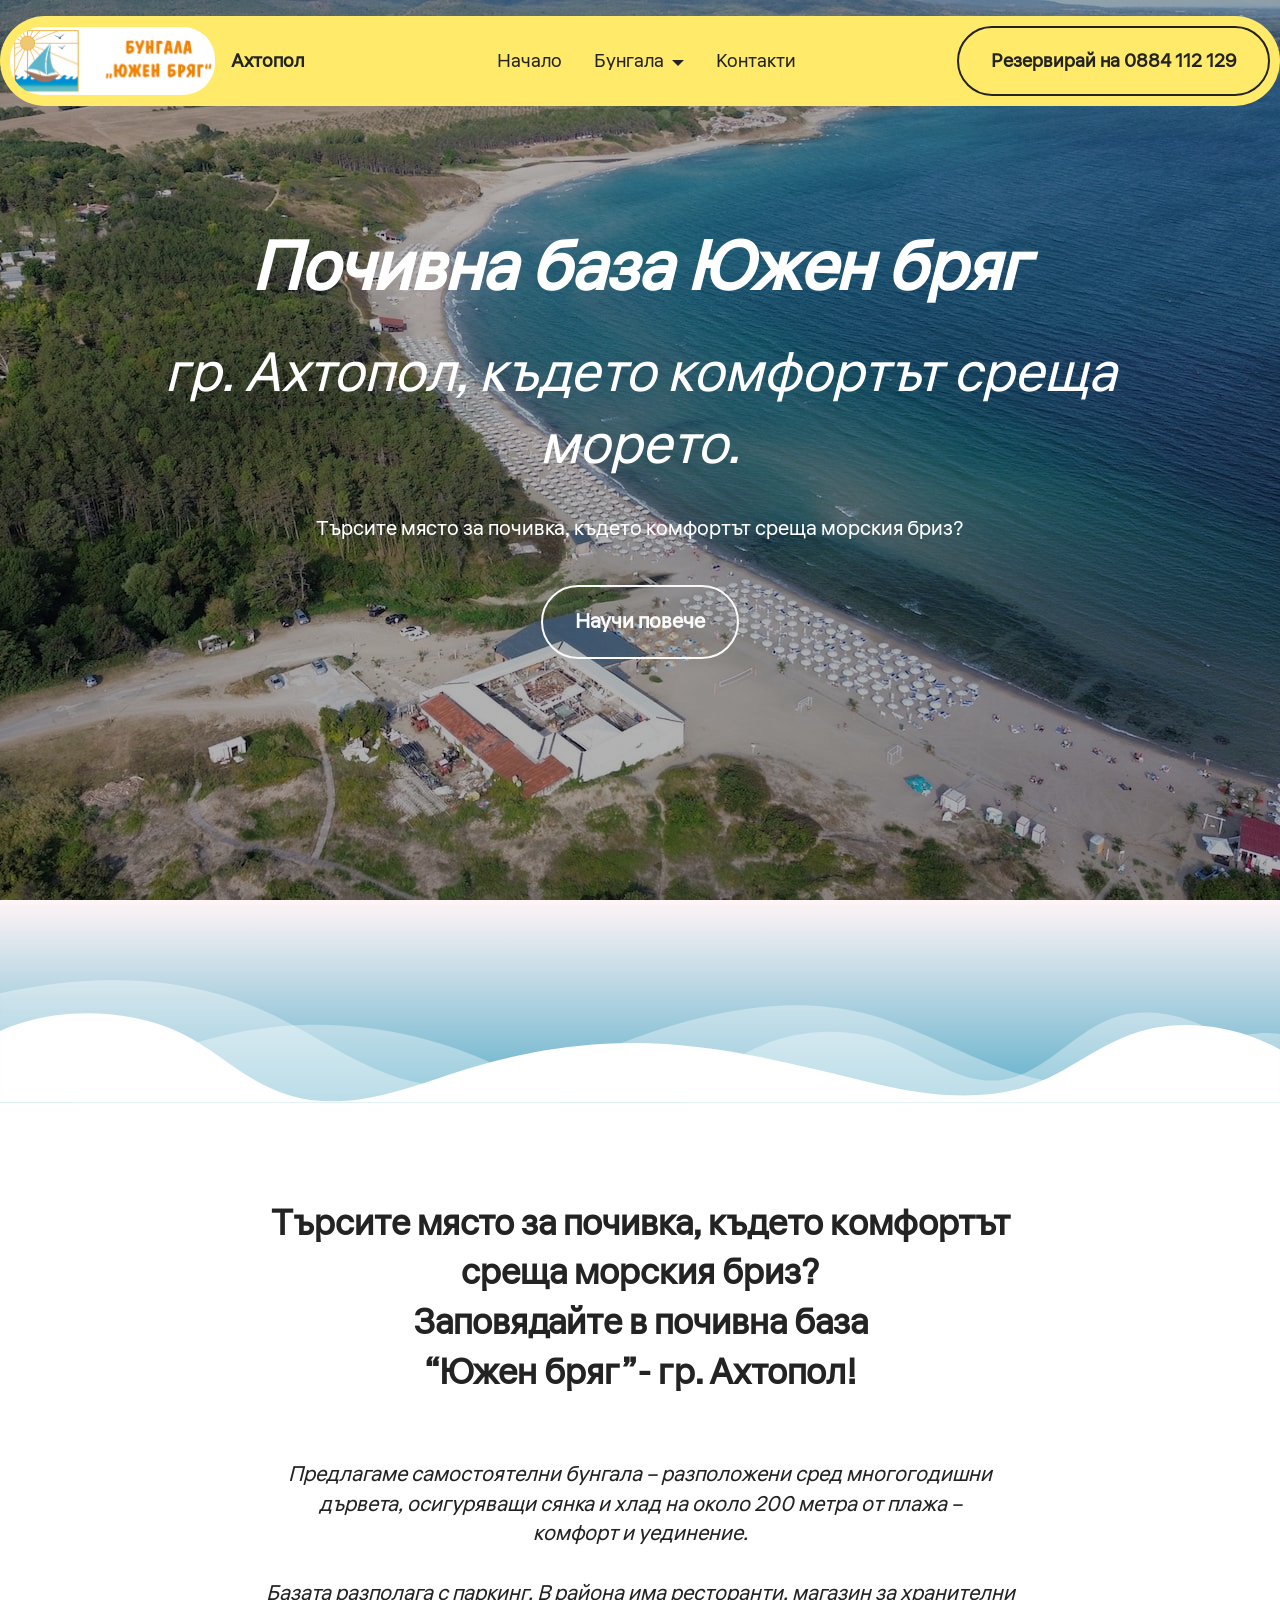
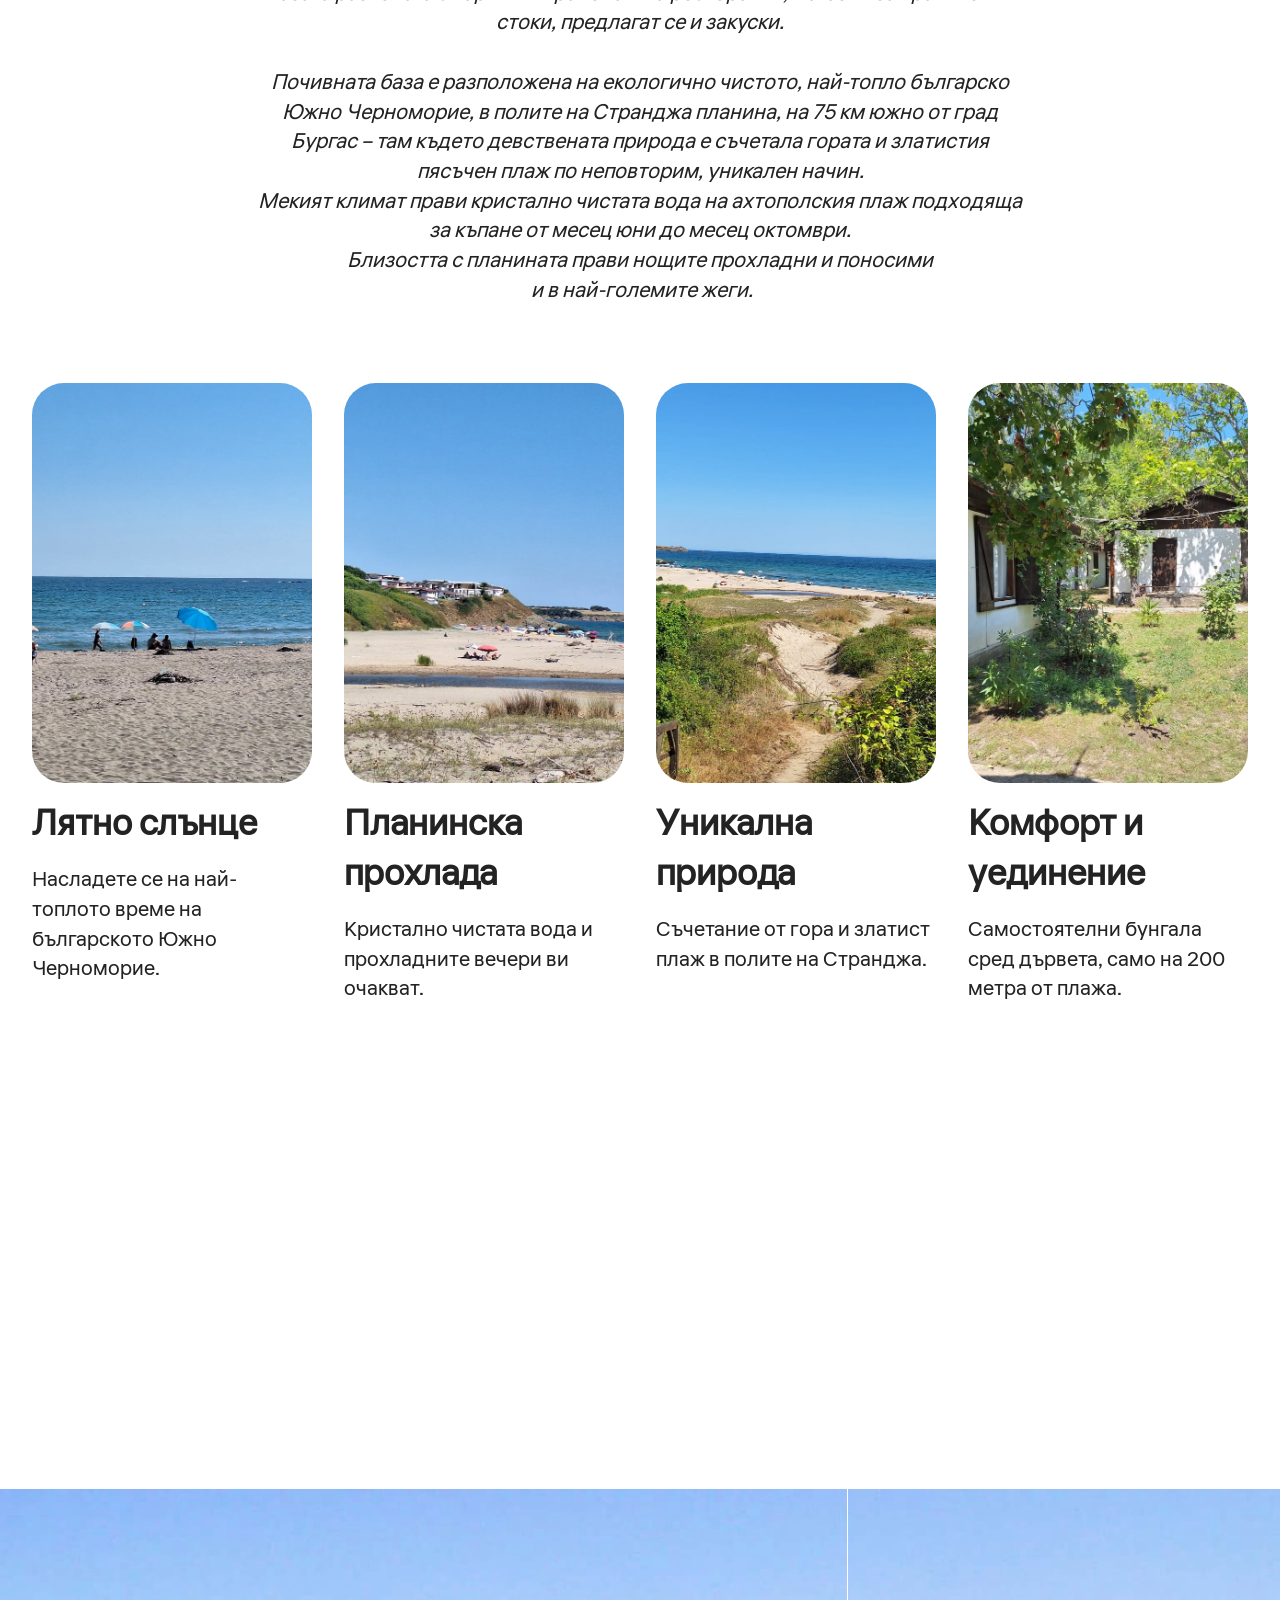
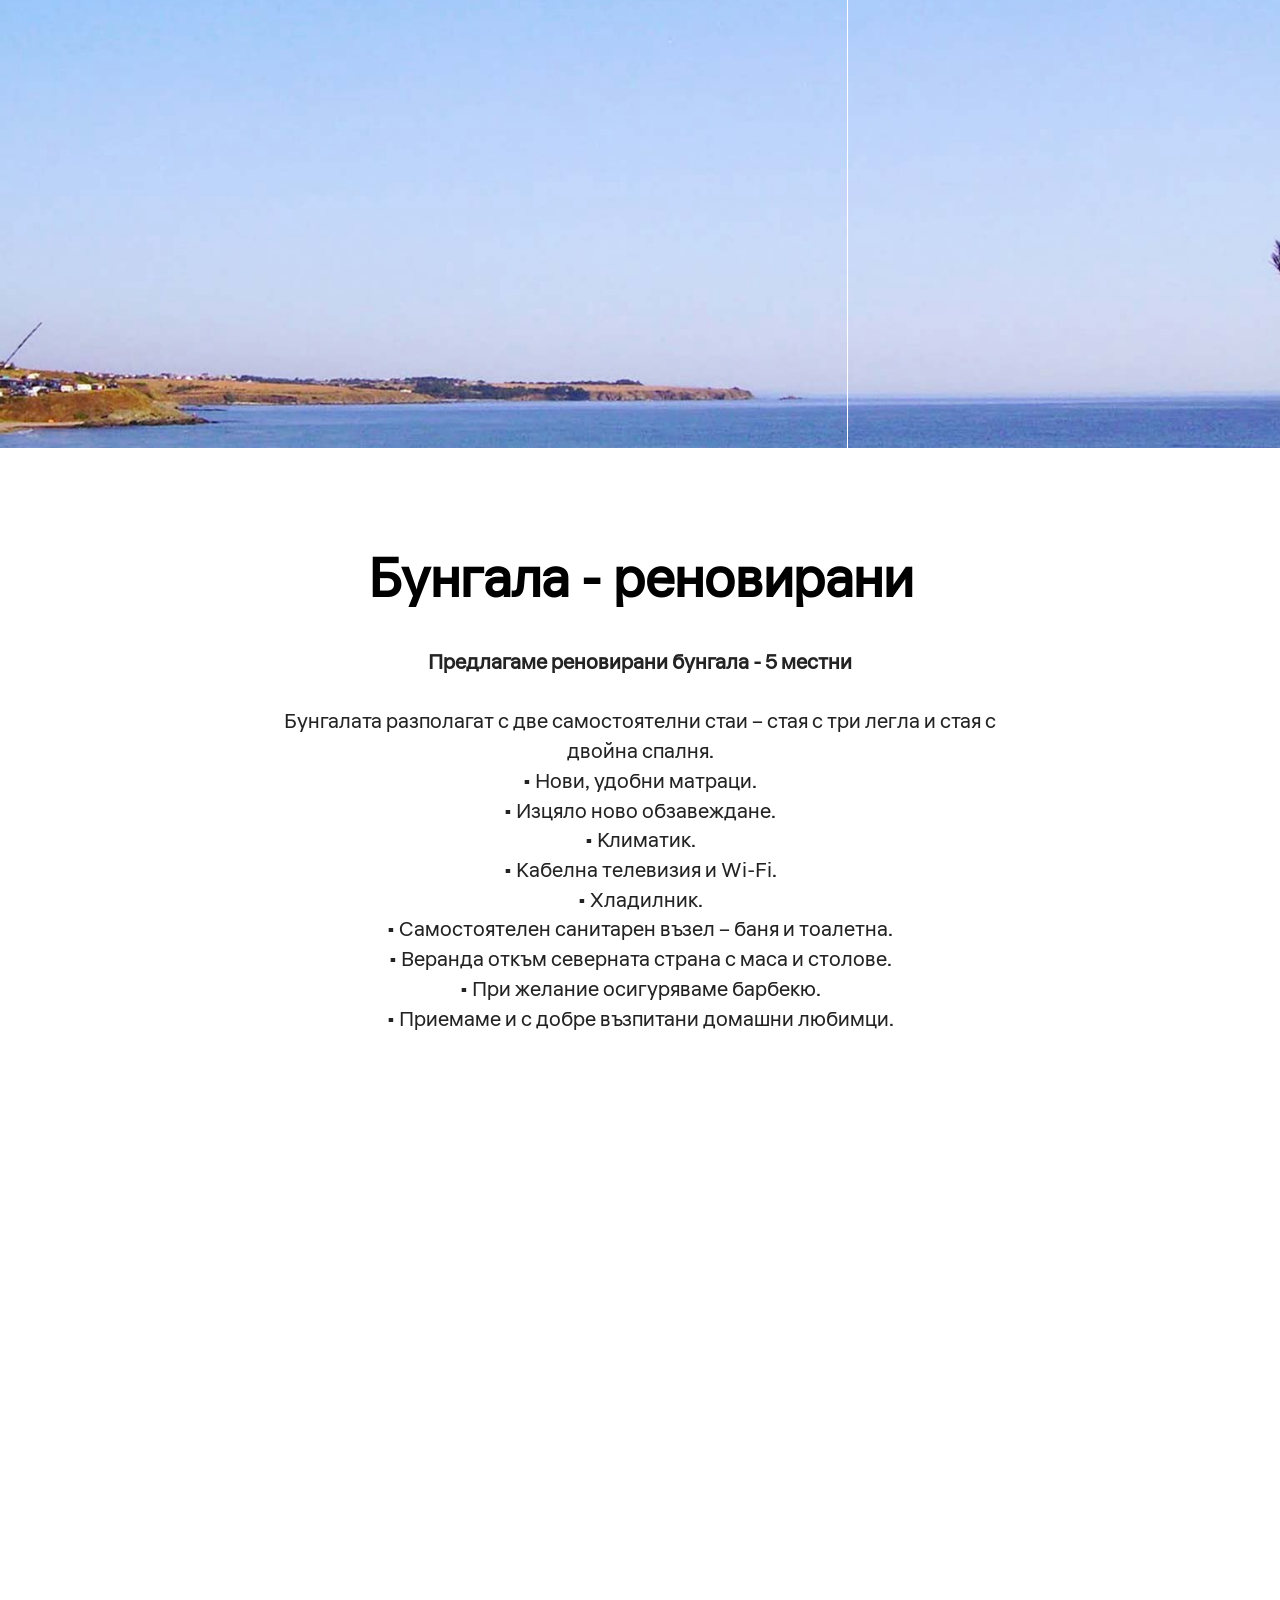
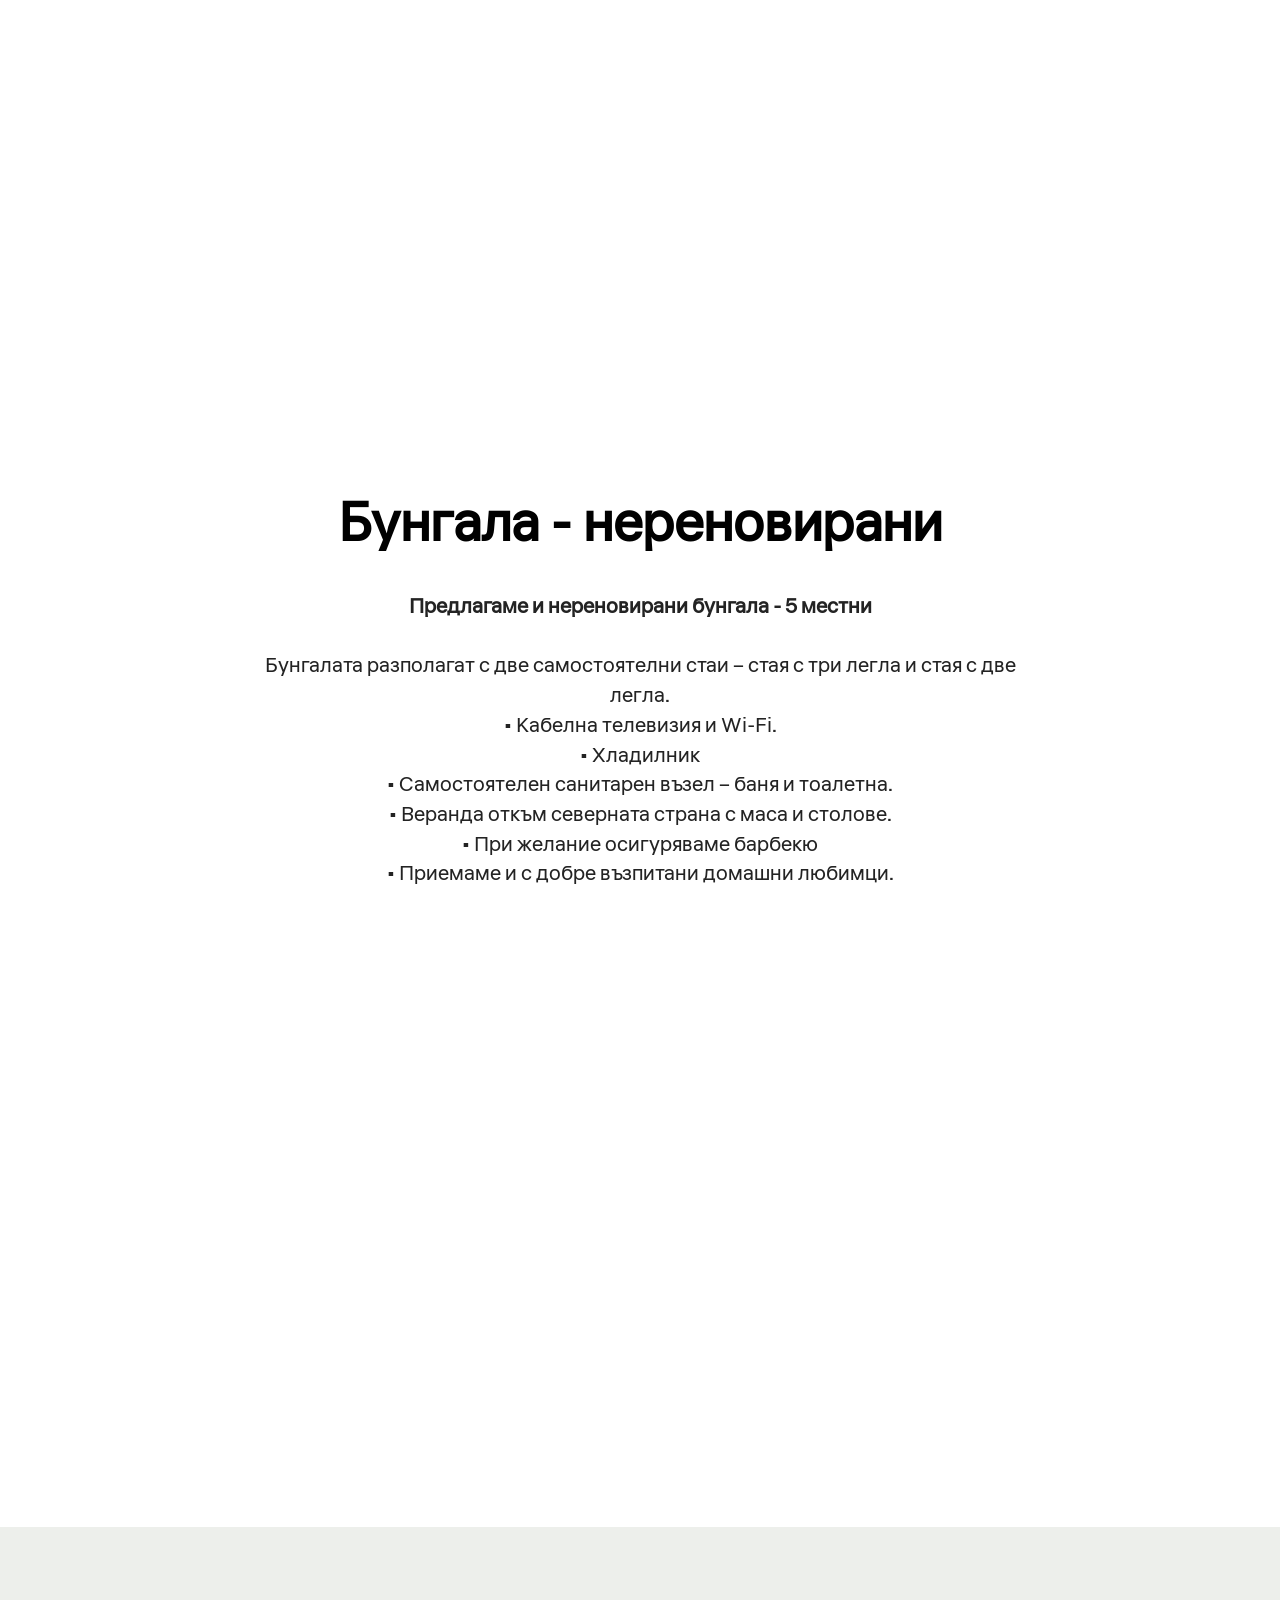
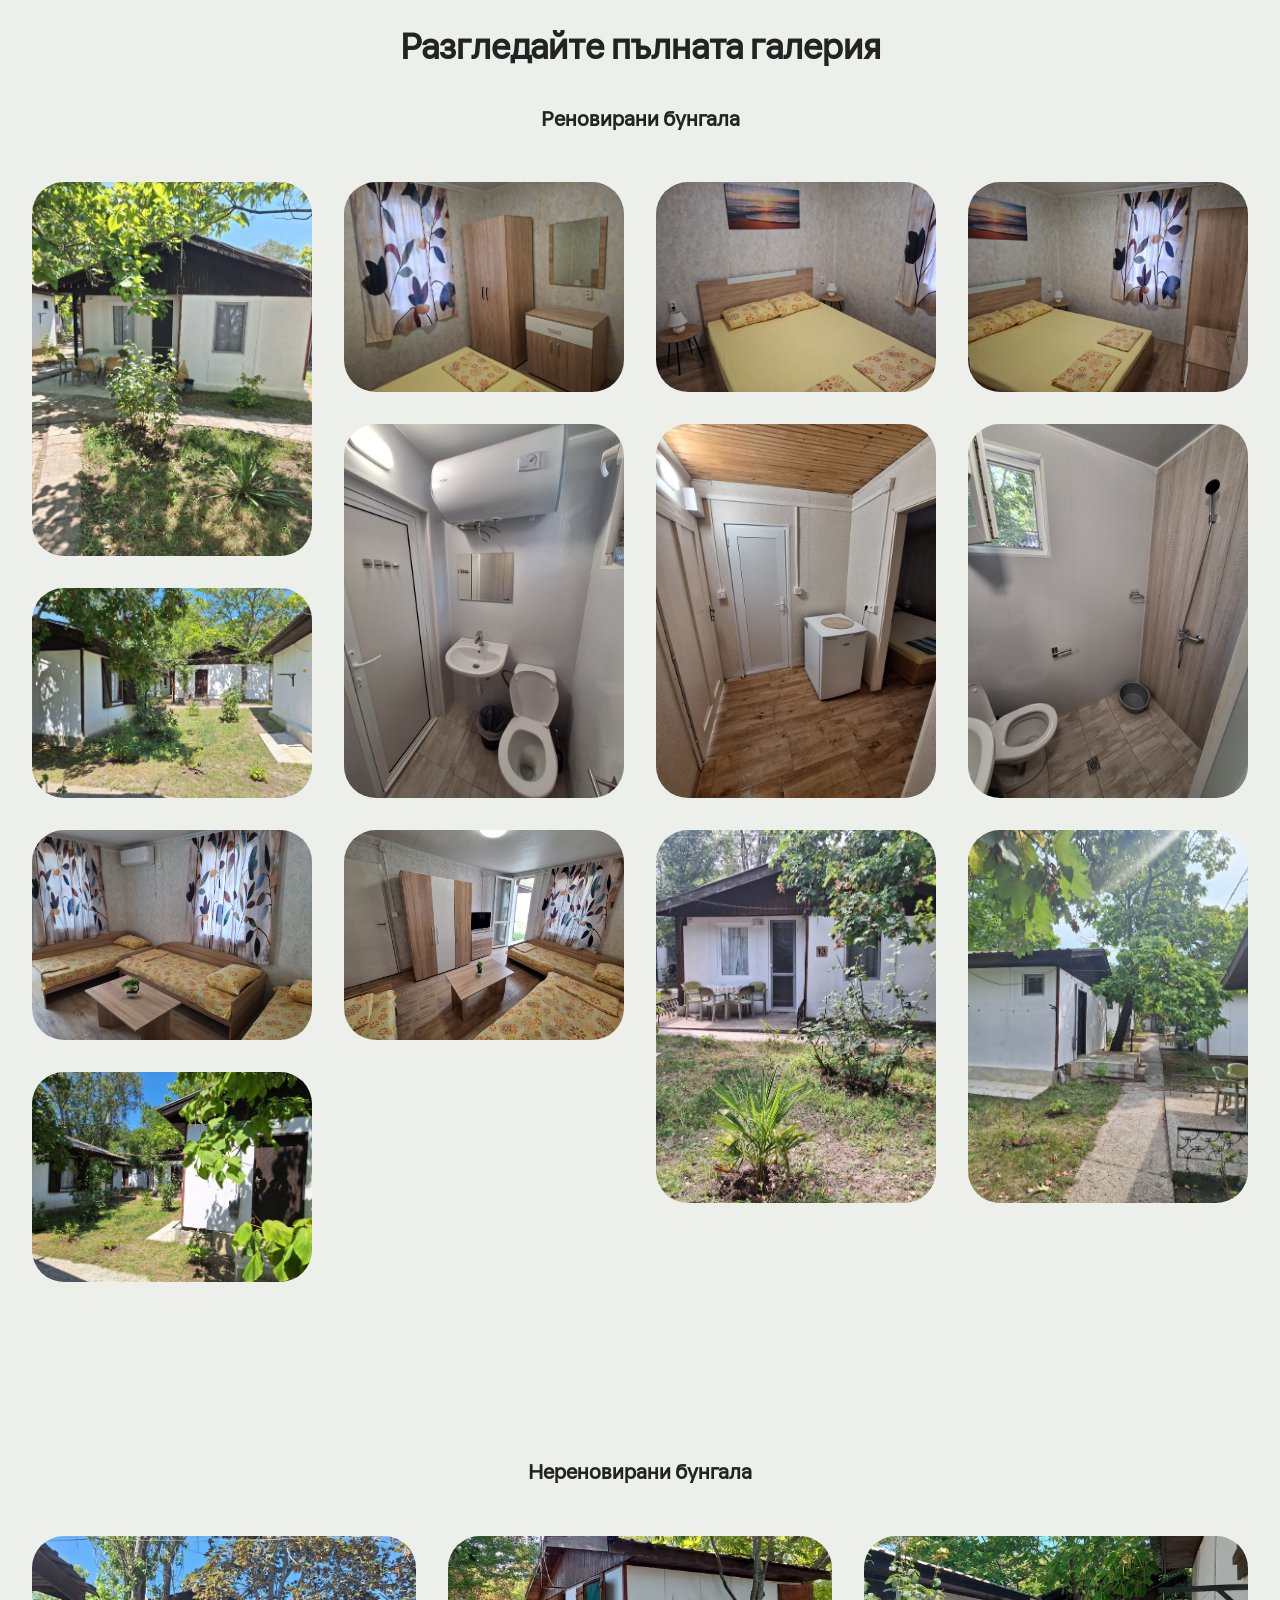
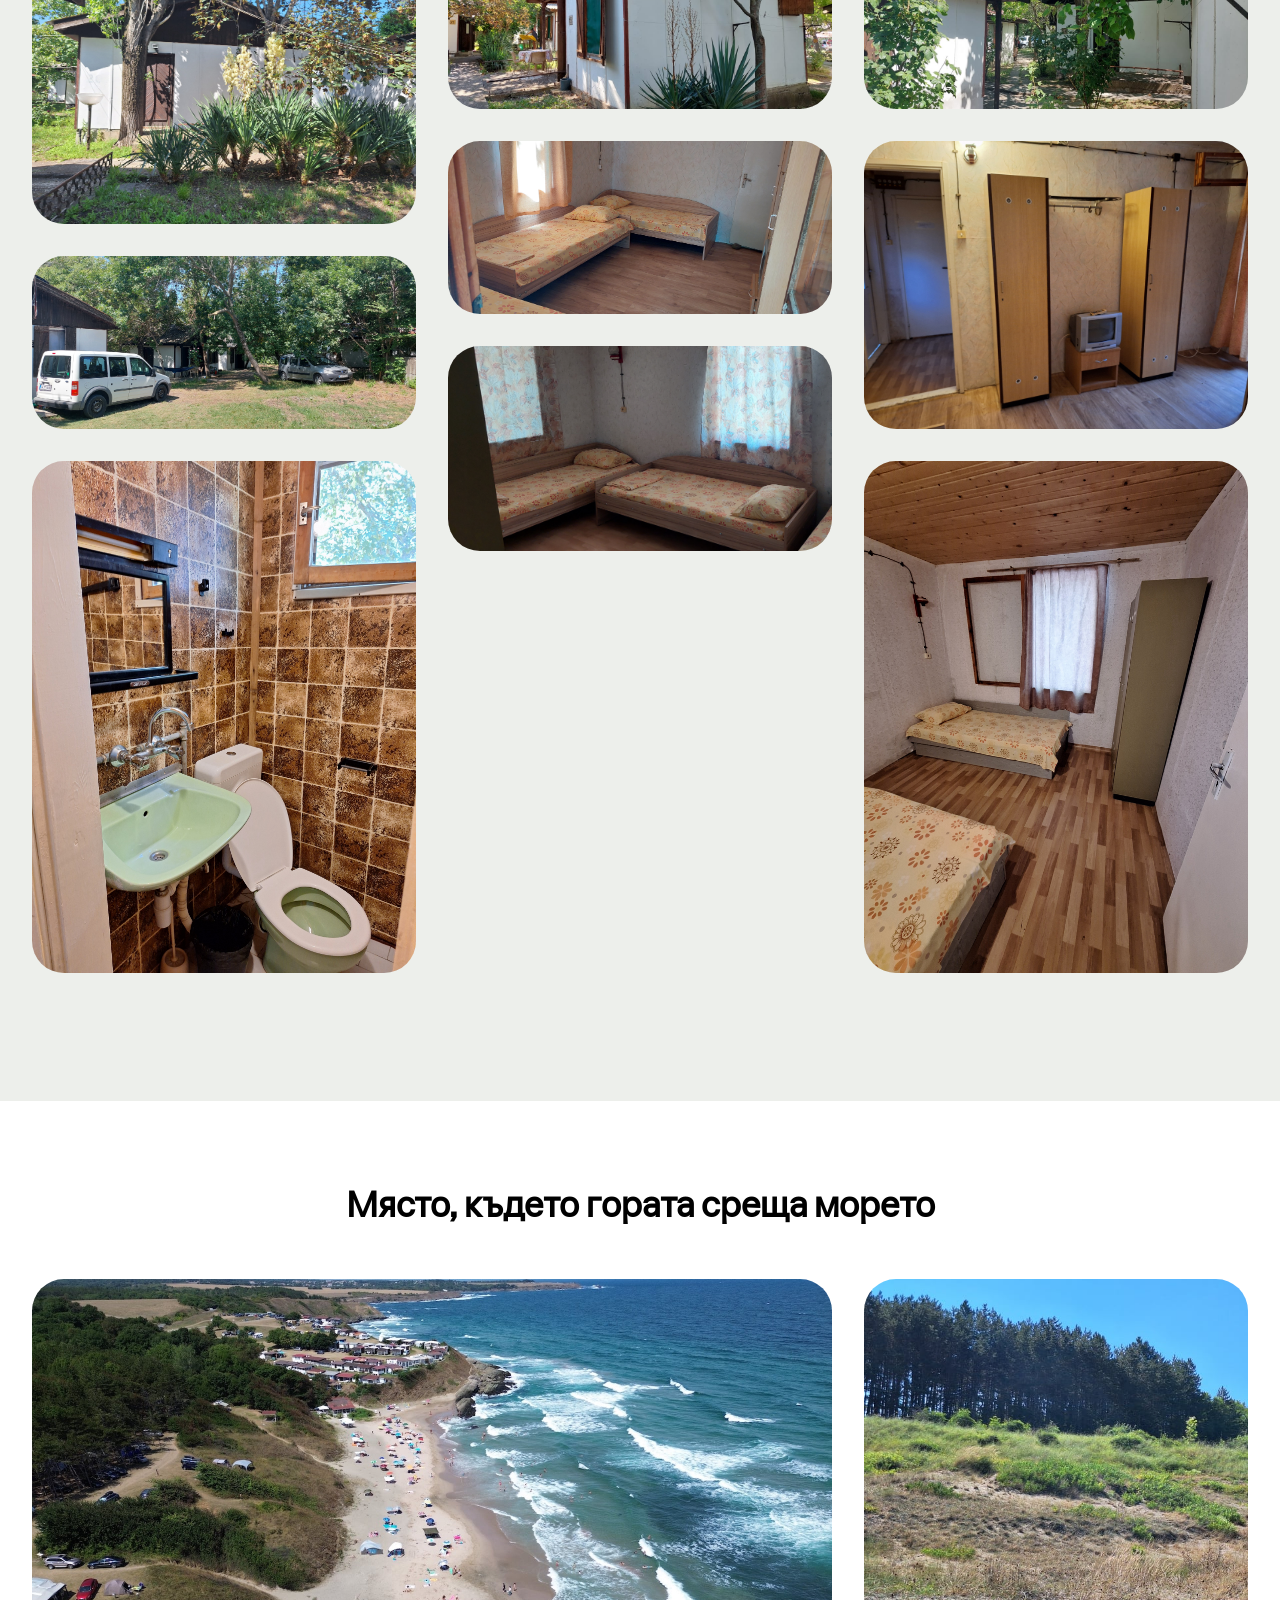
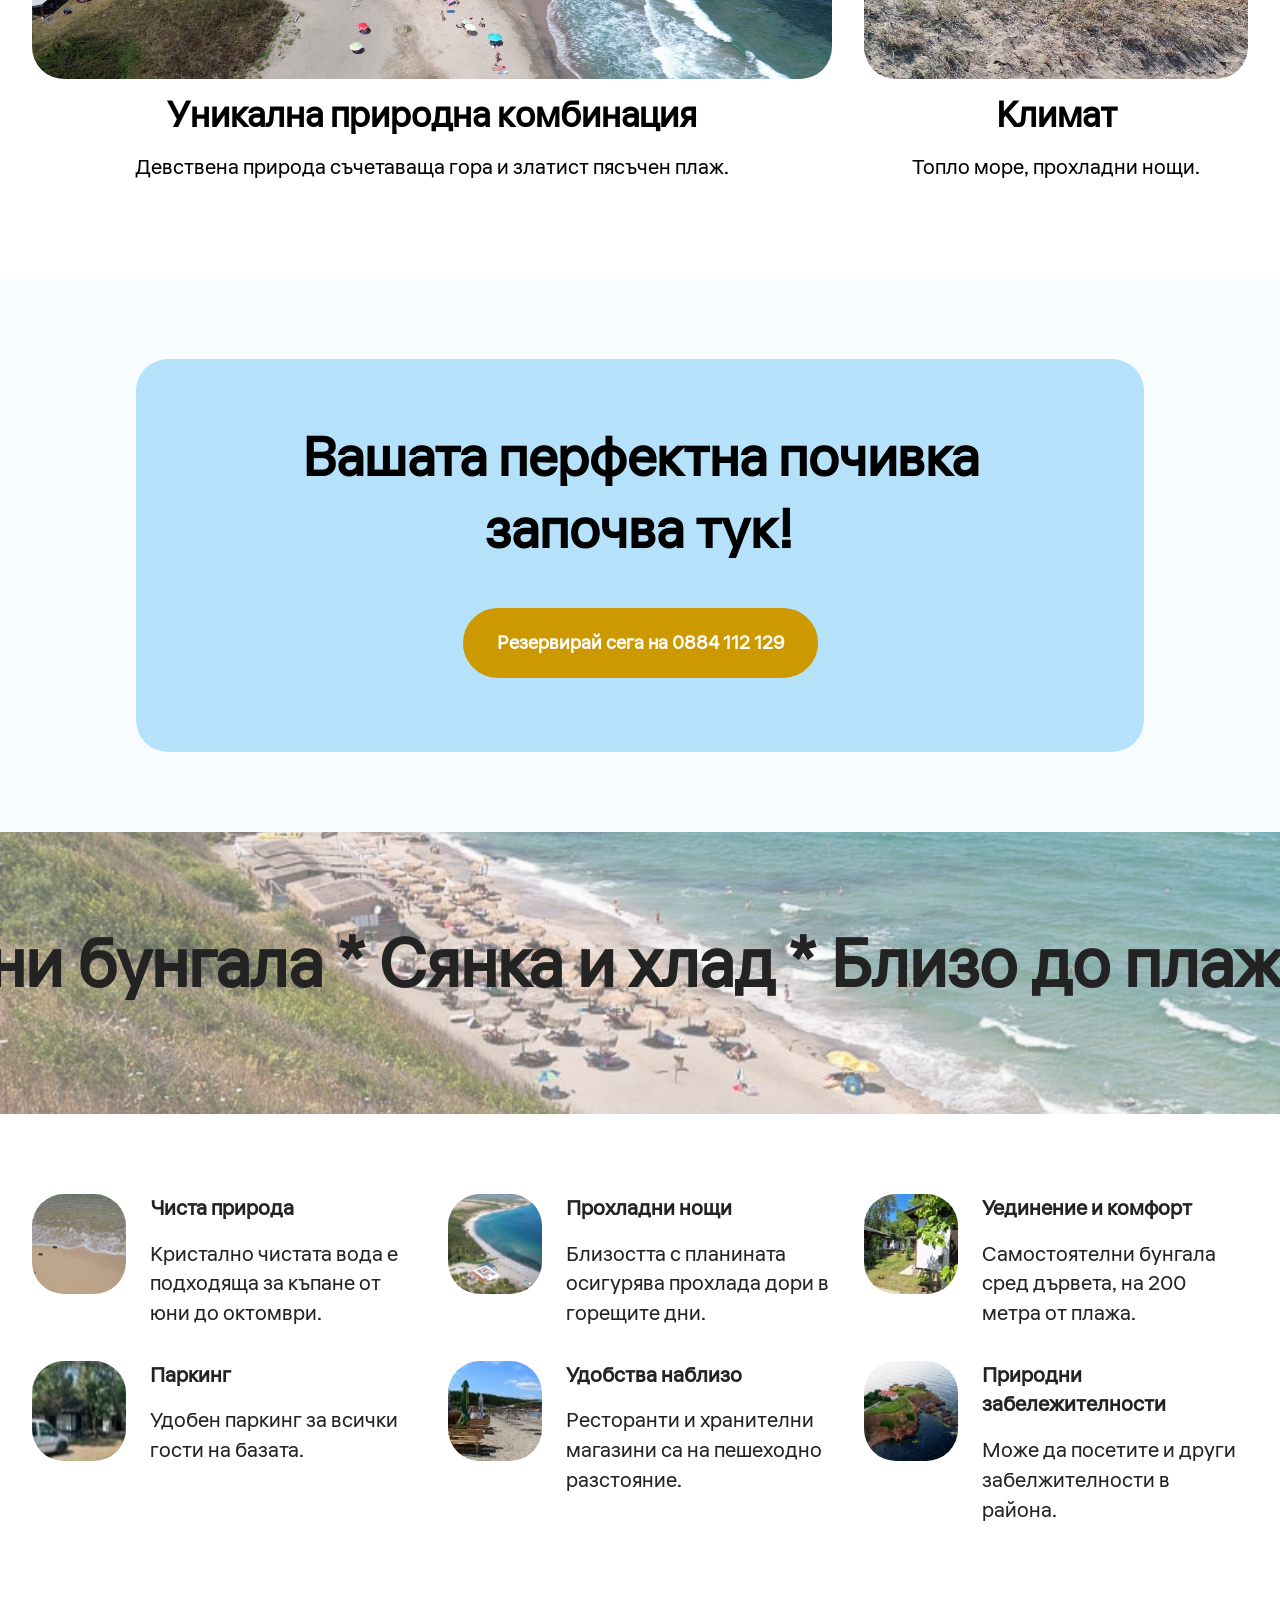
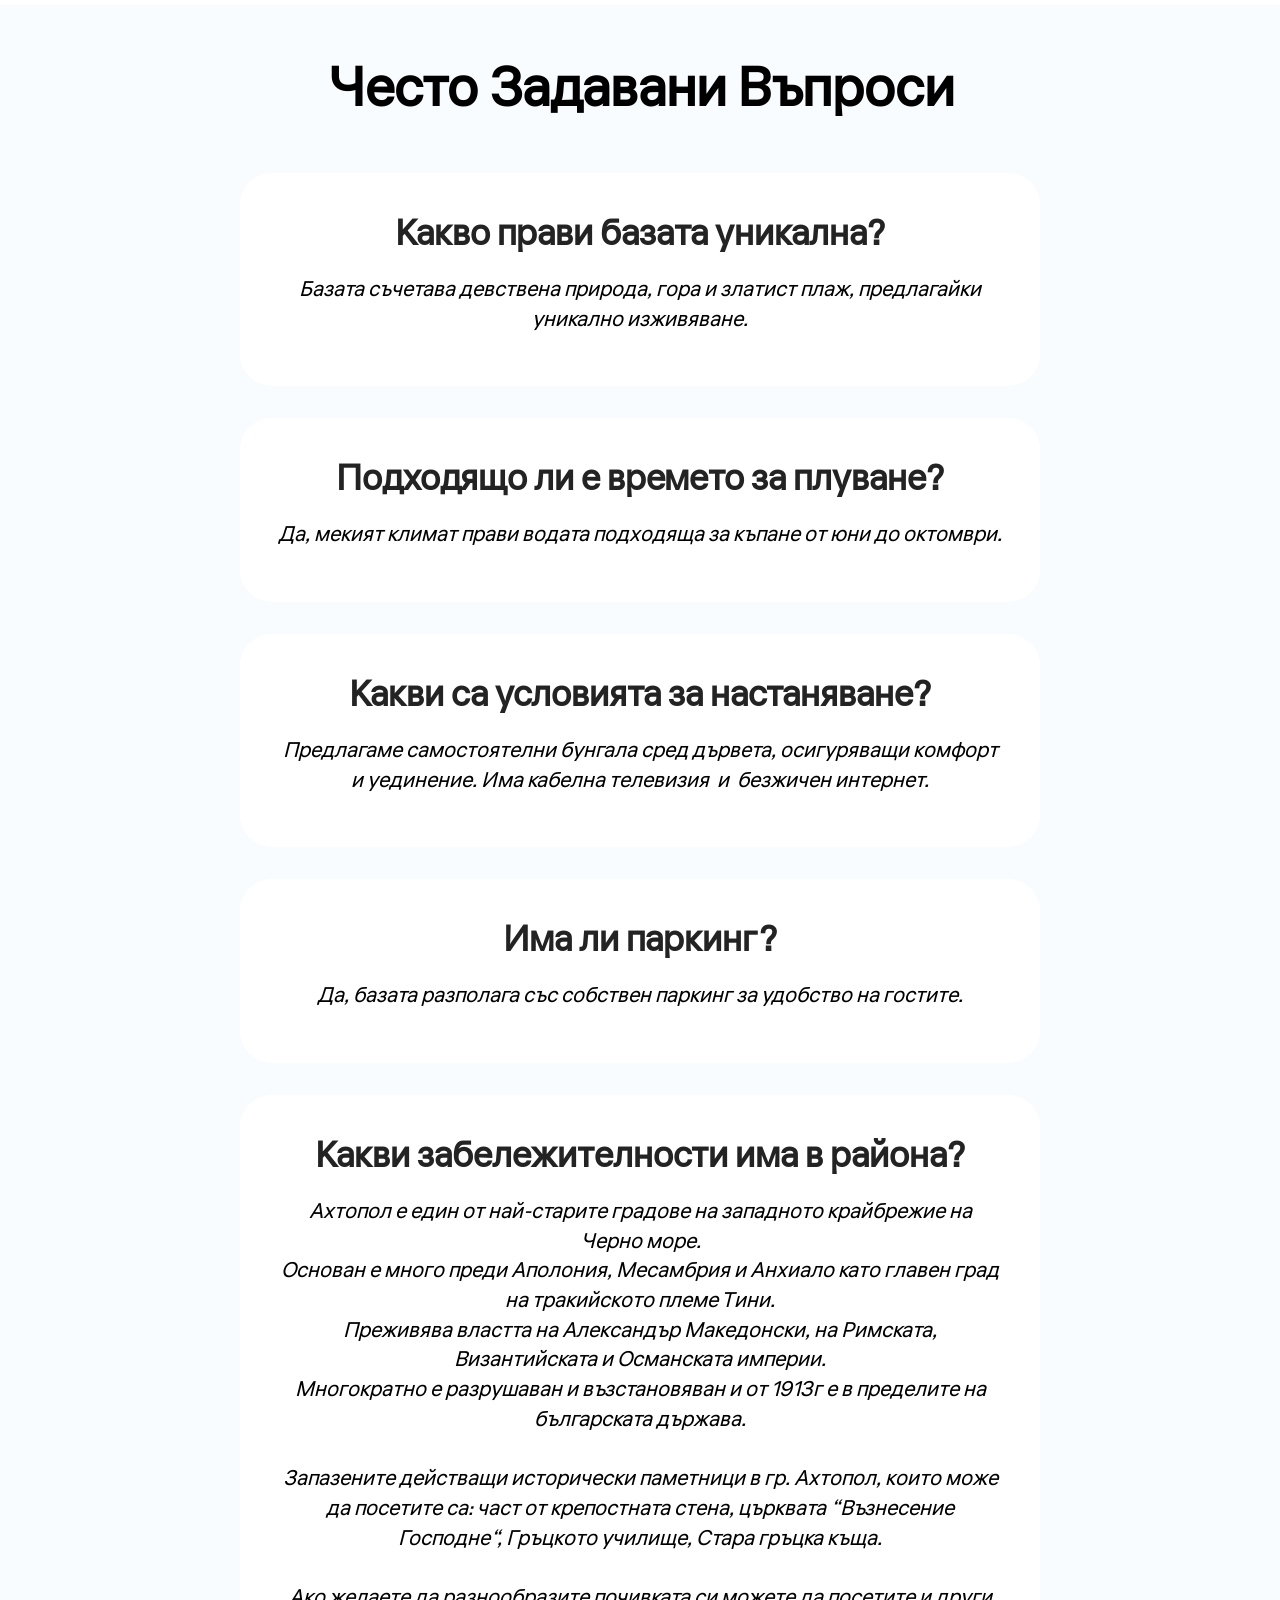
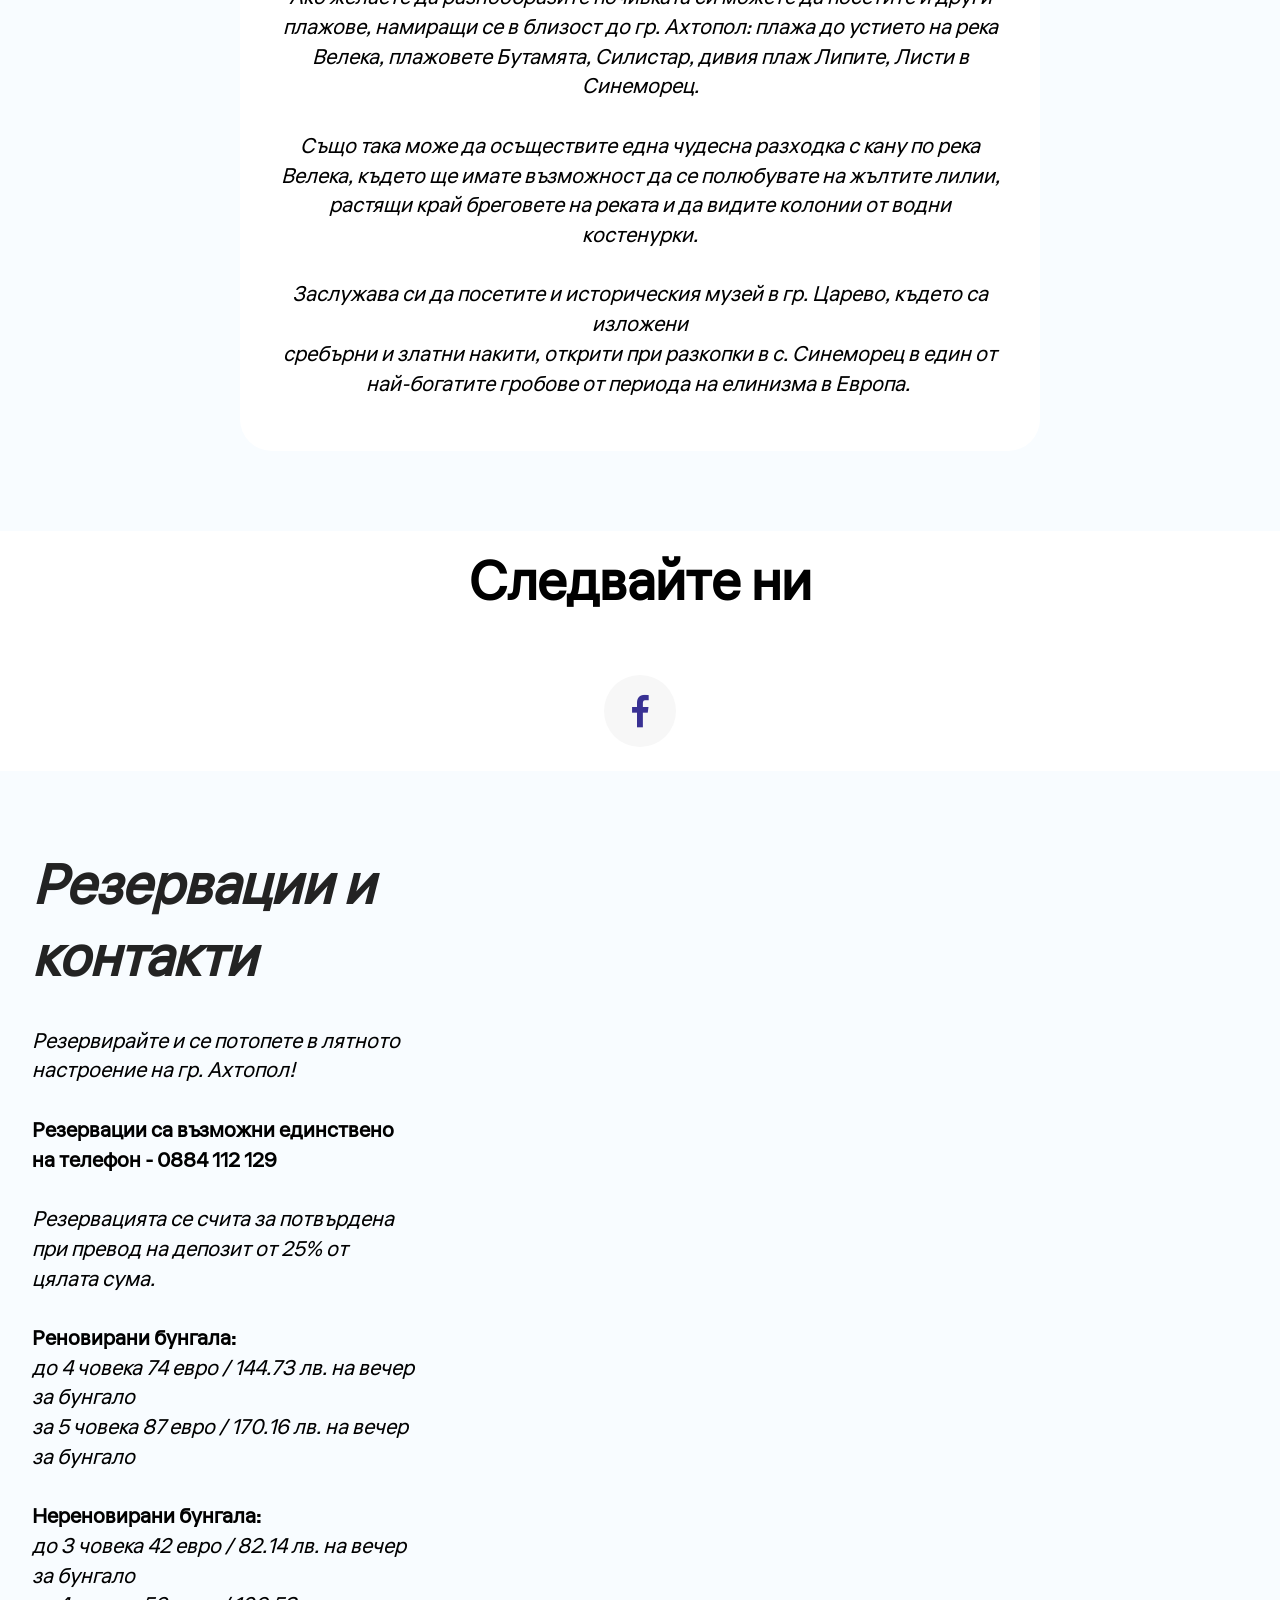
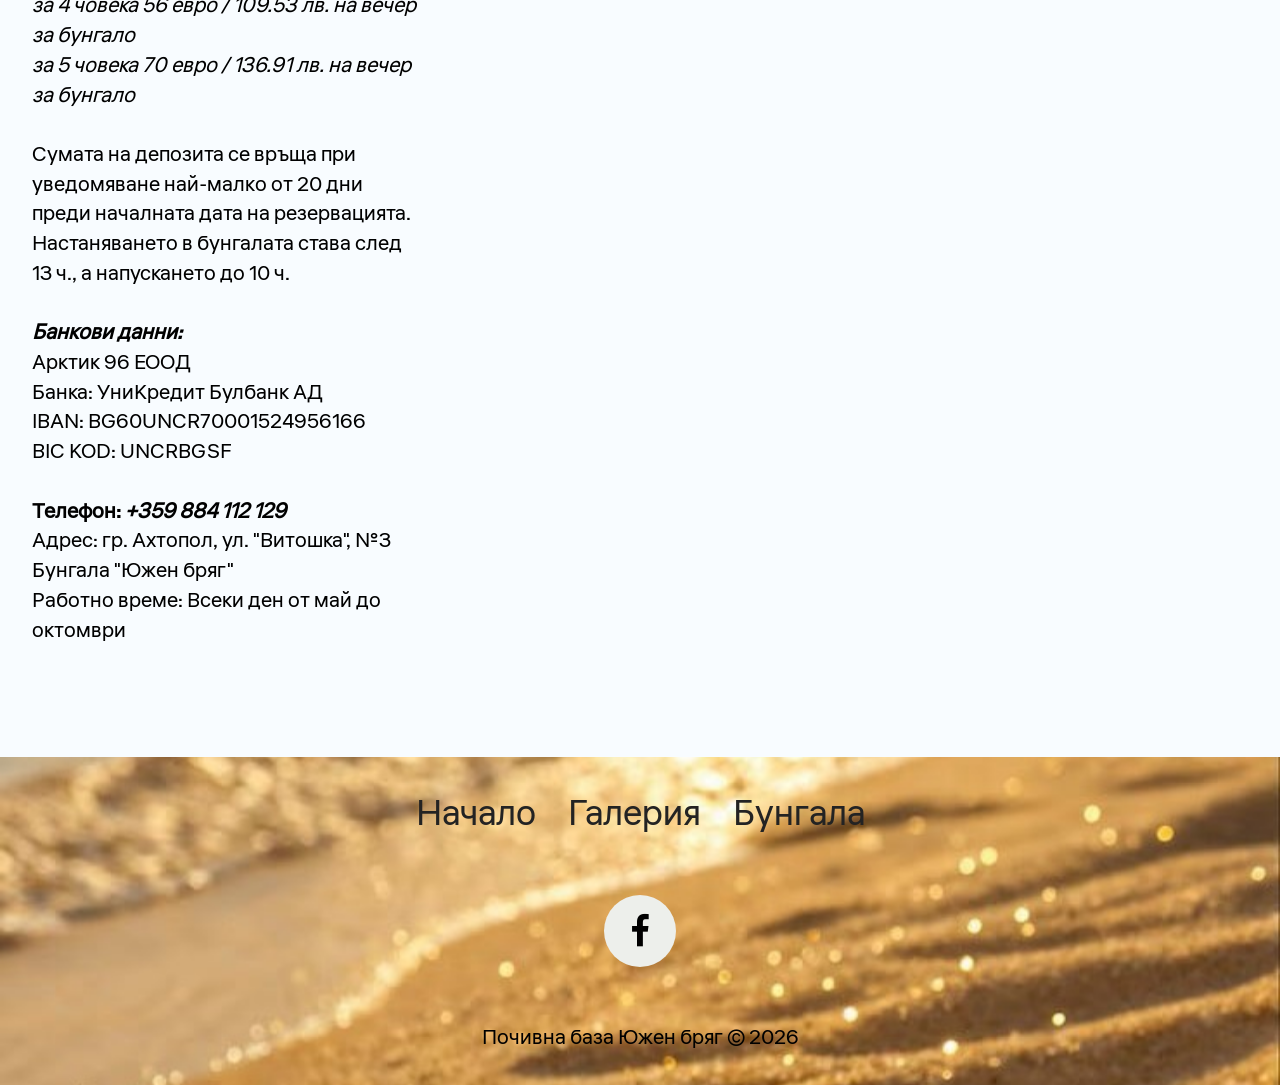
==== commit 86eac412: "create github pages" ====
--- a/index.html
+++ b/index.html
@@ -20,7 +20,7 @@
   <link rel="stylesheet" href="assets/gallery/style.css">
   <link rel="preload" href="https://fonts.googleapis.com/css2?family=Liter&display=swap&display=swap" as="style" onload="this.onload=null;this.rel='stylesheet'">
   <noscript><link rel="stylesheet" href="https://fonts.googleapis.com/css2?family=Liter&display=swap&display=swap"></noscript>
-  <link rel="preload" as="style" href="assets/mobirise/css/mbr-additional.css?v=2AM2YE"><link rel="stylesheet" href="assets/mobirise/css/mbr-additional.css?v=2AM2YE" type="text/css">
+  <link rel="preload" as="style" href="assets/mobirise/css/mbr-additional.css?v=4UtNso"><link rel="stylesheet" href="assets/mobirise/css/mbr-additional.css?v=4UtNso" type="text/css">
 
   
   
@@ -306,8 +306,8 @@
         </div>
         <div class="row mbr-gallery mbr-masonry" data-masonry="{&quot;percentPosition&quot;: true }">
             <div class="col-12 col-md-6 col-lg-3 item gallery-image">
-                <div class="item-wrapper" data-toggle="modal" data-bs-toggle="modal" data-target="#vdZjtbUMLR-modal" data-bs-target="#vdZjtbUMLR-modal">
-                    <img class="w-100" src="assets/images/1-1158x1544.webp" alt="Ахтопол бунгала почивка море плаж гора къмпинг ваканция нощувки отдих" data-slide-to="0" data-bs-slide-to="0" data-target="#lb-vdZjtbUMLR" data-bs-target="#lb-vdZjtbUMLR">
+                <div class="item-wrapper" data-toggle="modal" data-bs-toggle="modal" data-target="#vdZnnhyxqR-modal" data-bs-target="#vdZnnhyxqR-modal">
+                    <img class="w-100" src="assets/images/1-1158x1544.webp" alt="Ахтопол бунгала почивка море плаж гора къмпинг ваканция нощувки отдих" data-slide-to="0" data-bs-slide-to="0" data-target="#lb-vdZnnhyxqR" data-bs-target="#lb-vdZnnhyxqR">
                     <div class="icon-wrapper">
                         <span class="mobi-mbri mobi-mbri-search mbr-iconfont mbr-iconfont-btn"></span>
                     </div>
@@ -315,48 +315,48 @@
                 
             </div>
             <div class="col-12 col-md-6 col-lg-3 item gallery-image">
-                <div class="item-wrapper" data-toggle="modal" data-bs-toggle="modal" data-target="#vdZjtbUMLR-modal" data-bs-target="#vdZjtbUMLR-modal">
-                    <img class="w-100" src="assets/images/16-1158x869.webp" alt="Ахтопол бунгала почивка море плаж гора къмпинг ваканция нощувки отдих" data-slide-to="1" data-bs-slide-to="1" data-target="#lb-vdZjtbUMLR" data-bs-target="#lb-vdZjtbUMLR">
+                <div class="item-wrapper" data-toggle="modal" data-bs-toggle="modal" data-target="#vdZnnhyxqR-modal" data-bs-target="#vdZnnhyxqR-modal">
+                    <img class="w-100" src="assets/images/16-1158x869.webp" alt="Ахтопол бунгала почивка море плаж гора къмпинг ваканция нощувки отдих" data-slide-to="1" data-bs-slide-to="1" data-target="#lb-vdZnnhyxqR" data-bs-target="#lb-vdZnnhyxqR">
                     <div class="icon-wrapper">
                         <span class="mobi-mbri mobi-mbri-search mbr-iconfont mbr-iconfont-btn"></span>
                     </div>
                 </div>
                 
             </div><div class="col-12 col-md-6 col-lg-3 item gallery-image">
-                <div class="item-wrapper" data-toggle="modal" data-bs-toggle="modal" data-target="#vdZjtbUMLR-modal" data-bs-target="#vdZjtbUMLR-modal">
-                    <img class="w-100" src="assets/images/15-1600x1200.webp" alt="Ахтопол бунгала почивка море плаж гора къмпинг ваканция нощувки отдих" data-slide-to="2" data-bs-slide-to="2" data-target="#lb-vdZjtbUMLR" data-bs-target="#lb-vdZjtbUMLR">
+                <div class="item-wrapper" data-toggle="modal" data-bs-toggle="modal" data-target="#vdZnnhyxqR-modal" data-bs-target="#vdZnnhyxqR-modal">
+                    <img class="w-100" src="assets/images/15-1600x1200.webp" alt="Ахтопол бунгала почивка море плаж гора къмпинг ваканция нощувки отдих" data-slide-to="2" data-bs-slide-to="2" data-target="#lb-vdZnnhyxqR" data-bs-target="#lb-vdZnnhyxqR">
                     <div class="icon-wrapper">
                         <span class="mobi-mbri mobi-mbri-search mbr-iconfont mbr-iconfont-btn"></span>
                     </div>
                 </div>
                 
             </div><div class="col-12 col-md-6 col-lg-3 item gallery-image">
-                <div class="item-wrapper" data-toggle="modal" data-bs-toggle="modal" data-target="#vdZjtbUMLR-modal" data-bs-target="#vdZjtbUMLR-modal">
-                    <img class="w-100" src="assets/images/14-1600x1200.webp" alt="Ахтопол бунгала почивка море плаж гора къмпинг ваканция нощувки отдих" data-slide-to="3" data-bs-slide-to="3" data-target="#lb-vdZjtbUMLR" data-bs-target="#lb-vdZjtbUMLR">
+                <div class="item-wrapper" data-toggle="modal" data-bs-toggle="modal" data-target="#vdZnnhyxqR-modal" data-bs-target="#vdZnnhyxqR-modal">
+                    <img class="w-100" src="assets/images/14-1600x1200.webp" alt="Ахтопол бунгала почивка море плаж гора къмпинг ваканция нощувки отдих" data-slide-to="3" data-bs-slide-to="3" data-target="#lb-vdZnnhyxqR" data-bs-target="#lb-vdZnnhyxqR">
                     <div class="icon-wrapper">
                         <span class="mobi-mbri mobi-mbri-search mbr-iconfont mbr-iconfont-btn"></span>
                     </div>
                 </div>
                 
             </div><div class="col-12 col-md-6 col-lg-3 item gallery-image">
-                <div class="item-wrapper" data-toggle="modal" data-bs-toggle="modal" data-target="#vdZjtbUMLR-modal" data-bs-target="#vdZjtbUMLR-modal">
-                    <img class="w-100" src="assets/images/13-3000x4000.webp" alt="Ахтопол бунгала почивка море плаж гора къмпинг ваканция нощувки отдих" data-slide-to="4" data-bs-slide-to="4" data-target="#lb-vdZjtbUMLR" data-bs-target="#lb-vdZjtbUMLR">
+                <div class="item-wrapper" data-toggle="modal" data-bs-toggle="modal" data-target="#vdZnnhyxqR-modal" data-bs-target="#vdZnnhyxqR-modal">
+                    <img class="w-100" src="assets/images/13-3000x4000.webp" alt="Ахтопол бунгала почивка море плаж гора къмпинг ваканция нощувки отдих" data-slide-to="4" data-bs-slide-to="4" data-target="#lb-vdZnnhyxqR" data-bs-target="#lb-vdZnnhyxqR">
                     <div class="icon-wrapper">
                         <span class="mobi-mbri mobi-mbri-search mbr-iconfont mbr-iconfont-btn"></span>
                     </div>
                 </div>
                 
             </div><div class="col-12 col-md-6 col-lg-3 item gallery-image">
-                <div class="item-wrapper" data-toggle="modal" data-bs-toggle="modal" data-target="#vdZjtbUMLR-modal" data-bs-target="#vdZjtbUMLR-modal">
-                    <img class="w-100" src="assets/images/12-3000x4000.webp" alt="Ахтопол бунгала почивка море плаж гора къмпинг ваканция нощувки отдих" data-slide-to="5" data-bs-slide-to="5" data-target="#lb-vdZjtbUMLR" data-bs-target="#lb-vdZjtbUMLR">
+                <div class="item-wrapper" data-toggle="modal" data-bs-toggle="modal" data-target="#vdZnnhyxqR-modal" data-bs-target="#vdZnnhyxqR-modal">
+                    <img class="w-100" src="assets/images/12-3000x4000.webp" alt="Ахтопол бунгала почивка море плаж гора къмпинг ваканция нощувки отдих" data-slide-to="5" data-bs-slide-to="5" data-target="#lb-vdZnnhyxqR" data-bs-target="#lb-vdZnnhyxqR">
                     <div class="icon-wrapper">
                         <span class="mobi-mbri mobi-mbri-search mbr-iconfont mbr-iconfont-btn"></span>
                     </div>
                 </div>
                 
             </div><div class="col-12 col-md-6 col-lg-3 item gallery-image">
-                <div class="item-wrapper" data-toggle="modal" data-bs-toggle="modal" data-target="#vdZjtbUMLR-modal" data-bs-target="#vdZjtbUMLR-modal">
-                    <img class="w-100" src="assets/images/11-3000x4000.webp" alt="Ахтопол бунгала почивка море плаж гора къмпинг ваканция нощувки отдих" data-slide-to="6" data-bs-slide-to="6" data-target="#lb-vdZjtbUMLR" data-bs-target="#lb-vdZjtbUMLR">
+                <div class="item-wrapper" data-toggle="modal" data-bs-toggle="modal" data-target="#vdZnnhyxqR-modal" data-bs-target="#vdZnnhyxqR-modal">
+                    <img class="w-100" src="assets/images/11-3000x4000.webp" alt="Ахтопол бунгала почивка море плаж гора къмпинг ваканция нощувки отдих" data-slide-to="6" data-bs-slide-to="6" data-target="#lb-vdZnnhyxqR" data-bs-target="#lb-vdZnnhyxqR">
                     <div class="icon-wrapper">
                         <span class="mobi-mbri mobi-mbri-search mbr-iconfont mbr-iconfont-btn"></span>
                     </div>
@@ -364,8 +364,8 @@
                 
             </div>
             <div class="col-12 col-md-6 col-lg-3 item gallery-image">
-                <div class="item-wrapper" data-toggle="modal" data-bs-toggle="modal" data-target="#vdZjtbUMLR-modal" data-bs-target="#vdZjtbUMLR-modal">
-                    <img class="w-100" src="assets/images/4-1158x869.webp" alt="Ахтопол бунгала почивка море плаж гора къмпинг ваканция нощувки отдих" data-slide-to="7" data-bs-slide-to="7" data-target="#lb-vdZjtbUMLR" data-bs-target="#lb-vdZjtbUMLR">
+                <div class="item-wrapper" data-toggle="modal" data-bs-toggle="modal" data-target="#vdZnnhyxqR-modal" data-bs-target="#vdZnnhyxqR-modal">
+                    <img class="w-100" src="assets/images/4-1158x869.webp" alt="Ахтопол бунгала почивка море плаж гора къмпинг ваканция нощувки отдих" data-slide-to="7" data-bs-slide-to="7" data-target="#lb-vdZnnhyxqR" data-bs-target="#lb-vdZnnhyxqR">
                     <div class="icon-wrapper">
                         <span class="mobi-mbri mobi-mbri-search mbr-iconfont mbr-iconfont-btn"></span>
                     </div>
@@ -373,8 +373,8 @@
                 
             </div>
             <div class="col-12 col-md-6 col-lg-3 item gallery-image">
-                <div class="item-wrapper" data-toggle="modal" data-bs-toggle="modal" data-target="#vdZjtbUMLR-modal" data-bs-target="#vdZjtbUMLR-modal">
-                    <img class="w-100" src="assets/images/2-1158x1544.webp" alt="Ахтопол бунгала почивка море плаж гора къмпинг ваканция нощувки отдих" data-slide-to="8" data-bs-slide-to="8" data-target="#lb-vdZjtbUMLR" data-bs-target="#lb-vdZjtbUMLR">
+                <div class="item-wrapper" data-toggle="modal" data-bs-toggle="modal" data-target="#vdZnnhyxqR-modal" data-bs-target="#vdZnnhyxqR-modal">
+                    <img class="w-100" src="assets/images/2-1158x1544.webp" alt="Ахтопол бунгала почивка море плаж гора къмпинг ваканция нощувки отдих" data-slide-to="8" data-bs-slide-to="8" data-target="#lb-vdZnnhyxqR" data-bs-target="#lb-vdZnnhyxqR">
                     <div class="icon-wrapper">
                         <span class="mobi-mbri mobi-mbri-search mbr-iconfont mbr-iconfont-btn"></span>
                     </div>
@@ -382,24 +382,24 @@
                 
             </div>
             <div class="col-12 col-md-6 col-lg-3 item gallery-image">
-                <div class="item-wrapper" data-toggle="modal" data-bs-toggle="modal" data-target="#vdZjtbUMLR-modal" data-bs-target="#vdZjtbUMLR-modal">
-                    <img class="w-100" src="assets/images/5-1158x1544.webp" alt="Ахтопол бунгала почивка море плаж гора къмпинг ваканция нощувки отдих" data-slide-to="9" data-bs-slide-to="9" data-target="#lb-vdZjtbUMLR" data-bs-target="#lb-vdZjtbUMLR">
+                <div class="item-wrapper" data-toggle="modal" data-bs-toggle="modal" data-target="#vdZnnhyxqR-modal" data-bs-target="#vdZnnhyxqR-modal">
+                    <img class="w-100" src="assets/images/5-1158x1544.webp" alt="Ахтопол бунгала почивка море плаж гора къмпинг ваканция нощувки отдих" data-slide-to="9" data-bs-slide-to="9" data-target="#lb-vdZnnhyxqR" data-bs-target="#lb-vdZnnhyxqR">
                     <div class="icon-wrapper">
                         <span class="mobi-mbri mobi-mbri-search mbr-iconfont mbr-iconfont-btn"></span>
                     </div>
                 </div>
                 
             </div><div class="col-12 col-md-6 col-lg-3 item gallery-image">
-                <div class="item-wrapper" data-toggle="modal" data-bs-toggle="modal" data-target="#vdZjtbUMLR-modal" data-bs-target="#vdZjtbUMLR-modal">
-                    <img class="w-100" src="assets/images/10-4080x3060.webp" alt="Ахтопол бунгала почивка море плаж гора къмпинг ваканция нощувки отдих" data-slide-to="10" data-bs-slide-to="10" data-target="#lb-vdZjtbUMLR" data-bs-target="#lb-vdZjtbUMLR">
+                <div class="item-wrapper" data-toggle="modal" data-bs-toggle="modal" data-target="#vdZnnhyxqR-modal" data-bs-target="#vdZnnhyxqR-modal">
+                    <img class="w-100" src="assets/images/10-4080x3060.webp" alt="Ахтопол бунгала почивка море плаж гора къмпинг ваканция нощувки отдих" data-slide-to="10" data-bs-slide-to="10" data-target="#lb-vdZnnhyxqR" data-bs-target="#lb-vdZnnhyxqR">
                     <div class="icon-wrapper">
                         <span class="mobi-mbri mobi-mbri-search mbr-iconfont mbr-iconfont-btn"></span>
                     </div>
                 </div>
                 
             </div><div class="col-12 col-md-6 col-lg-3 item gallery-image">
-                <div class="item-wrapper" data-toggle="modal" data-bs-toggle="modal" data-target="#vdZjtbUMLR-modal" data-bs-target="#vdZjtbUMLR-modal">
-                    <img class="w-100" src="assets/images/9-4000x3000.webp" alt="Ахтопол бунгала почивка море плаж гора къмпинг ваканция нощувки отдих" data-slide-to="11" data-bs-slide-to="11" data-target="#lb-vdZjtbUMLR" data-bs-target="#lb-vdZjtbUMLR">
+                <div class="item-wrapper" data-toggle="modal" data-bs-toggle="modal" data-target="#vdZnnhyxqR-modal" data-bs-target="#vdZnnhyxqR-modal">
+                    <img class="w-100" src="assets/images/9-4000x3000.webp" alt="Ахтопол бунгала почивка море плаж гора къмпинг ваканция нощувки отдих" data-slide-to="11" data-bs-slide-to="11" data-target="#lb-vdZnnhyxqR" data-bs-target="#lb-vdZnnhyxqR">
                     <div class="icon-wrapper">
                         <span class="mobi-mbri mobi-mbri-search mbr-iconfont mbr-iconfont-btn"></span>
                     </div>
@@ -407,22 +407,22 @@
                 
             </div>
             <div class="col-12 col-md-6 col-lg-3 item gallery-image">
-                <div class="item-wrapper" data-toggle="modal" data-bs-toggle="modal" data-target="#vdZjtbUMLR-modal" data-bs-target="#vdZjtbUMLR-modal">
-                    <img class="w-100" src="assets/images/3-1158x869.webp" alt="Ахтопол бунгала почивка море плаж гора къмпинг ваканция нощувки отдих" data-slide-to="12" data-bs-slide-to="12" data-target="#lb-vdZjtbUMLR" data-bs-target="#lb-vdZjtbUMLR">
-                    <div class="icon-wrapper">
-                        <span class="mobi-mbri mobi-mbri-search mbr-iconfont mbr-iconfont-btn"></span>
-                    </div>
-                </div>
-                
-            </div>
-            
-        </div>
-
-        <div class="modal mbr-slider" tabindex="-1" role="dialog" aria-hidden="true" id="vdZjtbUMLR-modal">
+                <div class="item-wrapper" data-toggle="modal" data-bs-toggle="modal" data-target="#vdZnnhyxqR-modal" data-bs-target="#vdZnnhyxqR-modal">
+                    <img class="w-100" src="assets/images/3-1158x869.webp" alt="Ахтопол бунгала почивка море плаж гора къмпинг ваканция нощувки отдих" data-slide-to="12" data-bs-slide-to="12" data-target="#lb-vdZnnhyxqR" data-bs-target="#lb-vdZnnhyxqR">
+                    <div class="icon-wrapper">
+                        <span class="mobi-mbri mobi-mbri-search mbr-iconfont mbr-iconfont-btn"></span>
+                    </div>
+                </div>
+                
+            </div>
+            
+        </div>
+
+        <div class="modal mbr-slider" tabindex="-1" role="dialog" aria-hidden="true" id="vdZnnhyxqR-modal">
             <div class="modal-dialog" role="document">
                 <div class="modal-content">
                     <div class="modal-body">
-                        <div class="carousel slide carousel-fade" id="lb-vdZjtbUMLR" data-ride="carousel" data-bs-ride="carousel" data-interval="5000" data-bs-interval="5000">
+                        <div class="carousel slide carousel-fade" id="lb-vdZnnhyxqR" data-ride="carousel" data-bs-ride="carousel" data-interval="5000" data-bs-interval="5000">
                             <div class="carousel-inner">
                                 <div class="carousel-item active">
                                     <img class="d-block w-100" src="assets/images/1-1158x1544.webp" alt="Ахтопол бунгала почивка до морето плажа къмпинг ваканция нощувки отдих">
@@ -459,21 +459,21 @@
                                 
                             </div>
                             <ol class="carousel-indicators">
-                                <li data-slide-to="0" data-bs-slide-to="0" class="active" data-target="#lb-vdZjtbUMLR" data-bs-target="#lb-vdZjtbUMLR"></li>
-                                <li data-slide-to="1" data-bs-slide-to="1" data-target="#lb-vdZjtbUMLR" data-bs-target="#lb-vdZjtbUMLR"></li><li data-slide-to="2" data-bs-slide-to="2" data-target="#lb-vdZjtbUMLR" data-bs-target="#lb-vdZjtbUMLR"></li><li data-slide-to="3" data-bs-slide-to="3" data-target="#lb-vdZjtbUMLR" data-bs-target="#lb-vdZjtbUMLR"></li><li data-slide-to="4" data-bs-slide-to="4" data-target="#lb-vdZjtbUMLR" data-bs-target="#lb-vdZjtbUMLR"></li><li data-slide-to="5" data-bs-slide-to="5" data-target="#lb-vdZjtbUMLR" data-bs-target="#lb-vdZjtbUMLR"></li><li data-slide-to="6" data-bs-slide-to="6" data-target="#lb-vdZjtbUMLR" data-bs-target="#lb-vdZjtbUMLR"></li><li data-slide-to="7" data-bs-slide-to="7" data-target="#lb-vdZjtbUMLR" data-bs-target="#lb-vdZjtbUMLR"></li>
-                                <li data-slide-to="8" data-bs-slide-to="8" data-target="#lb-vdZjtbUMLR" data-bs-target="#lb-vdZjtbUMLR"></li>
-                                <li data-slide-to="9" data-bs-slide-to="9" data-target="#lb-vdZjtbUMLR" data-bs-target="#lb-vdZjtbUMLR"></li>
-                                <li data-slide-to="10" data-bs-slide-to="10" data-target="#lb-vdZjtbUMLR" data-bs-target="#lb-vdZjtbUMLR"></li><li data-slide-to="11" data-bs-slide-to="11" data-target="#lb-vdZjtbUMLR" data-bs-target="#lb-vdZjtbUMLR"></li><li data-slide-to="12" data-bs-slide-to="12" data-target="#lb-vdZjtbUMLR" data-bs-target="#lb-vdZjtbUMLR"></li>
+                                <li data-slide-to="0" data-bs-slide-to="0" class="active" data-target="#lb-vdZnnhyxqR" data-bs-target="#lb-vdZnnhyxqR"></li>
+                                <li data-slide-to="1" data-bs-slide-to="1" data-target="#lb-vdZnnhyxqR" data-bs-target="#lb-vdZnnhyxqR"></li><li data-slide-to="2" data-bs-slide-to="2" data-target="#lb-vdZnnhyxqR" data-bs-target="#lb-vdZnnhyxqR"></li><li data-slide-to="3" data-bs-slide-to="3" data-target="#lb-vdZnnhyxqR" data-bs-target="#lb-vdZnnhyxqR"></li><li data-slide-to="4" data-bs-slide-to="4" data-target="#lb-vdZnnhyxqR" data-bs-target="#lb-vdZnnhyxqR"></li><li data-slide-to="5" data-bs-slide-to="5" data-target="#lb-vdZnnhyxqR" data-bs-target="#lb-vdZnnhyxqR"></li><li data-slide-to="6" data-bs-slide-to="6" data-target="#lb-vdZnnhyxqR" data-bs-target="#lb-vdZnnhyxqR"></li><li data-slide-to="7" data-bs-slide-to="7" data-target="#lb-vdZnnhyxqR" data-bs-target="#lb-vdZnnhyxqR"></li>
+                                <li data-slide-to="8" data-bs-slide-to="8" data-target="#lb-vdZnnhyxqR" data-bs-target="#lb-vdZnnhyxqR"></li>
+                                <li data-slide-to="9" data-bs-slide-to="9" data-target="#lb-vdZnnhyxqR" data-bs-target="#lb-vdZnnhyxqR"></li>
+                                <li data-slide-to="10" data-bs-slide-to="10" data-target="#lb-vdZnnhyxqR" data-bs-target="#lb-vdZnnhyxqR"></li><li data-slide-to="11" data-bs-slide-to="11" data-target="#lb-vdZnnhyxqR" data-bs-target="#lb-vdZnnhyxqR"></li><li data-slide-to="12" data-bs-slide-to="12" data-target="#lb-vdZnnhyxqR" data-bs-target="#lb-vdZnnhyxqR"></li>
                                 
                                 
                             </ol>
                             <a role="button" href="" class="close" data-dismiss="modal" data-bs-dismiss="modal" aria-label="Close">
                             </a>
-                            <a class="carousel-control-prev carousel-control" role="button" data-slide="prev" data-bs-slide="prev" href="#lb-vdZjtbUMLR">
+                            <a class="carousel-control-prev carousel-control" role="button" data-slide="prev" data-bs-slide="prev" href="#lb-vdZnnhyxqR">
                                 <span class="mobi-mbri mobi-mbri-arrow-prev" aria-hidden="true"></span>
                                 <span class="sr-only visually-hidden">Previous</span>
                             </a>
-                            <a class="carousel-control-next carousel-control" role="button" data-slide="next" data-bs-slide="next" href="#lb-vdZjtbUMLR">
+                            <a class="carousel-control-next carousel-control" role="button" data-slide="next" data-bs-slide="next" href="#lb-vdZnnhyxqR">
                                 <span class="mobi-mbri mobi-mbri-arrow-next" aria-hidden="true"></span>
                                 <span class="sr-only visually-hidden">Next</span>
                             </a>
@@ -500,16 +500,16 @@
         </div>
         <div class="row mbr-gallery mbr-masonry" data-masonry="{&quot;percentPosition&quot;: true }">
             <div class="col-12 col-md-6 col-lg-4 item gallery-image active">
-                <div class="item-wrapper" data-toggle="modal" data-bs-toggle="modal" data-target="#vdZjtcslGG-modal" data-bs-target="#vdZjtcslGG-modal">
-                    <img class="w-100" src="assets/images/4-4080x3060.webp" alt="бунгала, почивка, море, плаж, гора, къмпинг, ваканция, романтика, слънце отдих кристална морска вода чиста природа" data-slide-to="0" data-bs-slide-to="0" data-target="#lb-vdZjtcslGG" data-bs-target="#lb-vdZjtcslGG">
+                <div class="item-wrapper" data-toggle="modal" data-bs-toggle="modal" data-target="#vdZnni6uGR-modal" data-bs-target="#vdZnni6uGR-modal">
+                    <img class="w-100" src="assets/images/4-4080x3060.webp" alt="бунгала, почивка, море, плаж, гора, къмпинг, ваканция, романтика, слънце отдих кристална морска вода чиста природа" data-slide-to="0" data-bs-slide-to="0" data-target="#lb-vdZnni6uGR" data-bs-target="#lb-vdZnni6uGR">
                     <div class="icon-wrapper">
                         <span class="mobi-mbri mobi-mbri-search mbr-iconfont mbr-iconfont-btn"></span>
                     </div>
                 </div>
                 
             </div><div class="col-12 col-md-6 col-lg-4 item gallery-image">
-                <div class="item-wrapper" data-toggle="modal" data-bs-toggle="modal" data-target="#vdZjtcslGG-modal" data-bs-target="#vdZjtcslGG-modal">
-                    <img class="w-100" src="assets/images/1-1158x522.webp" alt="бунгала, почивка, море, плаж, гора, къмпинг, ваканция, романтика, слънце отдих кристална морска вода чиста природа" data-slide-to="1" data-bs-slide-to="1" data-target="#lb-vdZjtcslGG" data-bs-target="#lb-vdZjtcslGG">
+                <div class="item-wrapper" data-toggle="modal" data-bs-toggle="modal" data-target="#vdZnni6uGR-modal" data-bs-target="#vdZnni6uGR-modal">
+                    <img class="w-100" src="assets/images/1-1158x522.webp" alt="бунгала, почивка, море, плаж, гора, къмпинг, ваканция, романтика, слънце отдих кристална морска вода чиста природа" data-slide-to="1" data-bs-slide-to="1" data-target="#lb-vdZnni6uGR" data-bs-target="#lb-vdZnni6uGR">
                     <div class="icon-wrapper">
                         <span class="mobi-mbri mobi-mbri-search mbr-iconfont mbr-iconfont-btn"></span>
                     </div>
@@ -517,74 +517,74 @@
                 
             </div>
             <div class="col-12 col-md-6 col-lg-4 item gallery-image">
-                <div class="item-wrapper" data-toggle="modal" data-bs-toggle="modal" data-target="#vdZjtcslGG-modal" data-bs-target="#vdZjtcslGG-modal">
-                    <img class="w-100" src="assets/images/2-1158x522.webp" alt="бунгала, почивка, море, плаж, гора, къмпинг, ваканция, романтика, слънце отдих кристална морска вода чиста природа" data-slide-to="2" data-bs-slide-to="2" data-target="#lb-vdZjtcslGG" data-bs-target="#lb-vdZjtcslGG">
+                <div class="item-wrapper" data-toggle="modal" data-bs-toggle="modal" data-target="#vdZnni6uGR-modal" data-bs-target="#vdZnni6uGR-modal">
+                    <img class="w-100" src="assets/images/2-1158x522.webp" alt="бунгала, почивка, море, плаж, гора, къмпинг, ваканция, романтика, слънце отдих кристална морска вода чиста природа" data-slide-to="2" data-bs-slide-to="2" data-target="#lb-vdZnni6uGR" data-bs-target="#lb-vdZnni6uGR">
                     <div class="icon-wrapper">
                         <span class="mobi-mbri mobi-mbri-search mbr-iconfont mbr-iconfont-btn"></span>
                     </div>
                 </div>
                 
             </div><div class="col-12 col-md-6 col-lg-4 item gallery-image">
-                <div class="item-wrapper" data-toggle="modal" data-bs-toggle="modal" data-target="#vdZjtcslGG-modal" data-bs-target="#vdZjtcslGG-modal">
-                    <img class="w-100" src="assets/images/5-4624x2084.webp" alt="бунгала, почивка, море, плаж, гора, къмпинг, ваканция, романтика, слънце отдих кристална морска вода чиста природа" data-slide-to="3" data-bs-slide-to="3" data-target="#lb-vdZjtcslGG" data-bs-target="#lb-vdZjtcslGG">
+                <div class="item-wrapper" data-toggle="modal" data-bs-toggle="modal" data-target="#vdZnni6uGR-modal" data-bs-target="#vdZnni6uGR-modal">
+                    <img class="w-100" src="assets/images/5-4624x2084.webp" alt="бунгала, почивка, море, плаж, гора, къмпинг, ваканция, романтика, слънце отдих кристална морска вода чиста природа" data-slide-to="3" data-bs-slide-to="3" data-target="#lb-vdZnni6uGR" data-bs-target="#lb-vdZnni6uGR">
                     <div class="icon-wrapper">
                         <span class="mobi-mbri mobi-mbri-search mbr-iconfont mbr-iconfont-btn"></span>
                     </div>
                 </div>
                 
             </div><div class="col-12 col-md-6 col-lg-4 item gallery-image">
-                <div class="item-wrapper" data-toggle="modal" data-bs-toggle="modal" data-target="#vdZjtcslGG-modal" data-bs-target="#vdZjtcslGG-modal">
-                    <img class="w-100" src="assets/images/7-4080x3060.webp" alt="бунгала, почивка, море, плаж, гора, къмпинг, ваканция, романтика, слънце отдих кристална морска вода чиста природа" data-slide-to="4" data-bs-slide-to="4" data-target="#lb-vdZjtcslGG" data-bs-target="#lb-vdZjtcslGG">
+                <div class="item-wrapper" data-toggle="modal" data-bs-toggle="modal" data-target="#vdZnni6uGR-modal" data-bs-target="#vdZnni6uGR-modal">
+                    <img class="w-100" src="assets/images/7-4080x3060.webp" alt="бунгала, почивка, море, плаж, гора, къмпинг, ваканция, романтика, слънце отдих кристална морска вода чиста природа" data-slide-to="4" data-bs-slide-to="4" data-target="#lb-vdZnni6uGR" data-bs-target="#lb-vdZnni6uGR">
                     <div class="icon-wrapper">
                         <span class="mobi-mbri mobi-mbri-search mbr-iconfont mbr-iconfont-btn"></span>
                     </div>
                 </div>
                 
             </div><div class="col-12 col-md-6 col-lg-4 item gallery-image">
-                <div class="item-wrapper" data-toggle="modal" data-bs-toggle="modal" data-target="#vdZjtcslGG-modal" data-bs-target="#vdZjtcslGG-modal">
-                    <img class="w-100" src="assets/images/3-4624x2084.webp" alt="бунгала, почивка, море, плаж, гора, къмпинг, ваканция, романтика, слънце отдих кристална морска вода чиста природа" data-slide-to="5" data-bs-slide-to="5" data-target="#lb-vdZjtcslGG" data-bs-target="#lb-vdZjtcslGG">
+                <div class="item-wrapper" data-toggle="modal" data-bs-toggle="modal" data-target="#vdZnni6uGR-modal" data-bs-target="#vdZnni6uGR-modal">
+                    <img class="w-100" src="assets/images/3-4624x2084.webp" alt="бунгала, почивка, море, плаж, гора, къмпинг, ваканция, романтика, слънце отдих кристална морска вода чиста природа" data-slide-to="5" data-bs-slide-to="5" data-target="#lb-vdZnni6uGR" data-bs-target="#lb-vdZnni6uGR">
                     <div class="icon-wrapper">
                         <span class="mobi-mbri mobi-mbri-search mbr-iconfont mbr-iconfont-btn"></span>
                     </div>
                 </div>
                 
             </div><div class="col-12 col-md-6 col-lg-4 item gallery-image">
-                <div class="item-wrapper" data-toggle="modal" data-bs-toggle="modal" data-target="#vdZjtcslGG-modal" data-bs-target="#vdZjtcslGG-modal">
-                    <img class="w-100" src="assets/images/6-3905x2084.webp" alt="бунгала, почивка, море, плаж, гора, къмпинг, ваканция, романтика, слънце отдих кристална морска вода чиста природа" data-slide-to="6" data-bs-slide-to="6" data-target="#lb-vdZjtcslGG" data-bs-target="#lb-vdZjtcslGG">
+                <div class="item-wrapper" data-toggle="modal" data-bs-toggle="modal" data-target="#vdZnni6uGR-modal" data-bs-target="#vdZnni6uGR-modal">
+                    <img class="w-100" src="assets/images/6-3905x2084.webp" alt="бунгала, почивка, море, плаж, гора, къмпинг, ваканция, романтика, слънце отдих кристална морска вода чиста природа" data-slide-to="6" data-bs-slide-to="6" data-target="#lb-vdZnni6uGR" data-bs-target="#lb-vdZnni6uGR">
                     <div class="icon-wrapper">
                         <span class="mobi-mbri mobi-mbri-search mbr-iconfont mbr-iconfont-btn"></span>
                     </div>
                 </div>
                 
             </div><div class="col-12 col-md-6 col-lg-4 item gallery-image">
-                <div class="item-wrapper" data-toggle="modal" data-bs-toggle="modal" data-target="#vdZjtcslGG-modal" data-bs-target="#vdZjtcslGG-modal">
-                    <img class="w-100" src="assets/images/8-3060x4080.webp" alt="бунгала, почивка, море, плаж, гора, къмпинг, ваканция, романтика, слънце отдих кристална морска вода чиста природа" data-slide-to="7" data-bs-slide-to="7" data-target="#lb-vdZjtcslGG" data-bs-target="#lb-vdZjtcslGG">
+                <div class="item-wrapper" data-toggle="modal" data-bs-toggle="modal" data-target="#vdZnni6uGR-modal" data-bs-target="#vdZnni6uGR-modal">
+                    <img class="w-100" src="assets/images/8-3060x4080.webp" alt="бунгала, почивка, море, плаж, гора, къмпинг, ваканция, романтика, слънце отдих кристална морска вода чиста природа" data-slide-to="7" data-bs-slide-to="7" data-target="#lb-vdZnni6uGR" data-bs-target="#lb-vdZnni6uGR">
                     <div class="icon-wrapper">
                         <span class="mobi-mbri mobi-mbri-search mbr-iconfont mbr-iconfont-btn"></span>
                     </div>
                 </div>
                 
             </div><div class="col-12 col-md-6 col-lg-4 item gallery-image">
-                <div class="item-wrapper" data-toggle="modal" data-bs-toggle="modal" data-target="#vdZjtcslGG-modal" data-bs-target="#vdZjtcslGG-modal">
-                    <img class="w-100" src="assets/images/9-3000x4000.webp" alt="бунгала, почивка, море, плаж, гора, къмпинг, ваканция, романтика, слънце отдих кристална морска вода чиста природа" data-slide-to="8" data-bs-slide-to="8" data-target="#lb-vdZjtcslGG" data-bs-target="#lb-vdZjtcslGG">
-                    <div class="icon-wrapper">
-                        <span class="mobi-mbri mobi-mbri-search mbr-iconfont mbr-iconfont-btn"></span>
-                    </div>
-                </div>
-                
-            </div>
-            
-            
-            
-            
-            
-        </div>
-
-        <div class="modal mbr-slider" tabindex="-1" role="dialog" aria-hidden="true" id="vdZjtcslGG-modal">
+                <div class="item-wrapper" data-toggle="modal" data-bs-toggle="modal" data-target="#vdZnni6uGR-modal" data-bs-target="#vdZnni6uGR-modal">
+                    <img class="w-100" src="assets/images/9-3000x4000.webp" alt="бунгала, почивка, море, плаж, гора, къмпинг, ваканция, романтика, слънце отдих кристална морска вода чиста природа" data-slide-to="8" data-bs-slide-to="8" data-target="#lb-vdZnni6uGR" data-bs-target="#lb-vdZnni6uGR">
+                    <div class="icon-wrapper">
+                        <span class="mobi-mbri mobi-mbri-search mbr-iconfont mbr-iconfont-btn"></span>
+                    </div>
+                </div>
+                
+            </div>
+            
+            
+            
+            
+            
+        </div>
+
+        <div class="modal mbr-slider" tabindex="-1" role="dialog" aria-hidden="true" id="vdZnni6uGR-modal">
             <div class="modal-dialog" role="document">
                 <div class="modal-content">
                     <div class="modal-body">
-                        <div class="carousel slide carousel-fade" id="lb-vdZjtcslGG" data-ride="carousel" data-bs-ride="carousel" data-interval="5000" data-bs-interval="5000">
+                        <div class="carousel slide carousel-fade" id="lb-vdZnni6uGR" data-ride="carousel" data-bs-ride="carousel" data-interval="5000" data-bs-interval="5000">
                             <div class="carousel-inner">
                                 <div class="carousel-item active">
                                     <img class="d-block w-100" src="assets/images/4-4080x3060.webp" alt="Ахтопол бунгала почивка до морето плажа къмпинг ваканция нощувки отдих">
@@ -613,8 +613,8 @@
                                 
                             </div>
                             <ol class="carousel-indicators">
-                                <li data-slide-to="0" data-bs-slide-to="0" class="active" data-target="#lb-vdZjtcslGG" data-bs-target="#lb-vdZjtcslGG"></li>
-                                <li data-slide-to="1" data-bs-slide-to="1" data-target="#lb-vdZjtcslGG" data-bs-target="#lb-vdZjtcslGG"></li><li data-slide-to="2" data-bs-slide-to="2" data-target="#lb-vdZjtcslGG" data-bs-target="#lb-vdZjtcslGG"></li><li data-slide-to="3" data-bs-slide-to="3" data-target="#lb-vdZjtcslGG" data-bs-target="#lb-vdZjtcslGG"></li><li data-slide-to="4" data-bs-slide-to="4" data-target="#lb-vdZjtcslGG" data-bs-target="#lb-vdZjtcslGG"></li><li data-slide-to="5" data-bs-slide-to="5" data-target="#lb-vdZjtcslGG" data-bs-target="#lb-vdZjtcslGG"></li><li data-slide-to="6" data-bs-slide-to="6" data-target="#lb-vdZjtcslGG" data-bs-target="#lb-vdZjtcslGG"></li><li data-slide-to="7" data-bs-slide-to="7" data-target="#lb-vdZjtcslGG" data-bs-target="#lb-vdZjtcslGG"></li><li data-slide-to="8" data-bs-slide-to="8" data-target="#lb-vdZjtcslGG" data-bs-target="#lb-vdZjtcslGG"></li>
+                                <li data-slide-to="0" data-bs-slide-to="0" class="active" data-target="#lb-vdZnni6uGR" data-bs-target="#lb-vdZnni6uGR"></li>
+                                <li data-slide-to="1" data-bs-slide-to="1" data-target="#lb-vdZnni6uGR" data-bs-target="#lb-vdZnni6uGR"></li><li data-slide-to="2" data-bs-slide-to="2" data-target="#lb-vdZnni6uGR" data-bs-target="#lb-vdZnni6uGR"></li><li data-slide-to="3" data-bs-slide-to="3" data-target="#lb-vdZnni6uGR" data-bs-target="#lb-vdZnni6uGR"></li><li data-slide-to="4" data-bs-slide-to="4" data-target="#lb-vdZnni6uGR" data-bs-target="#lb-vdZnni6uGR"></li><li data-slide-to="5" data-bs-slide-to="5" data-target="#lb-vdZnni6uGR" data-bs-target="#lb-vdZnni6uGR"></li><li data-slide-to="6" data-bs-slide-to="6" data-target="#lb-vdZnni6uGR" data-bs-target="#lb-vdZnni6uGR"></li><li data-slide-to="7" data-bs-slide-to="7" data-target="#lb-vdZnni6uGR" data-bs-target="#lb-vdZnni6uGR"></li><li data-slide-to="8" data-bs-slide-to="8" data-target="#lb-vdZnni6uGR" data-bs-target="#lb-vdZnni6uGR"></li>
                                 
                                 
                                 
@@ -623,11 +623,11 @@
                             </ol>
                             <a role="button" href="" class="close" data-dismiss="modal" data-bs-dismiss="modal" aria-label="Close">
                             </a>
-                            <a class="carousel-control-prev carousel-control" role="button" data-slide="prev" data-bs-slide="prev" href="#lb-vdZjtcslGG">
+                            <a class="carousel-control-prev carousel-control" role="button" data-slide="prev" data-bs-slide="prev" href="#lb-vdZnni6uGR">
                                 <span class="mobi-mbri mobi-mbri-arrow-prev" aria-hidden="true"></span>
                                 <span class="sr-only visually-hidden">Previous</span>
                             </a>
-                            <a class="carousel-control-next carousel-control" role="button" data-slide="next" data-bs-slide="next" href="#lb-vdZjtcslGG">
+                            <a class="carousel-control-next carousel-control" role="button" data-slide="next" data-bs-slide="next" href="#lb-vdZnni6uGR">
                                 <span class="mobi-mbri mobi-mbri-arrow-next" aria-hidden="true"></span>
                                 <span class="sr-only visually-hidden">Next</span>
                             </a>
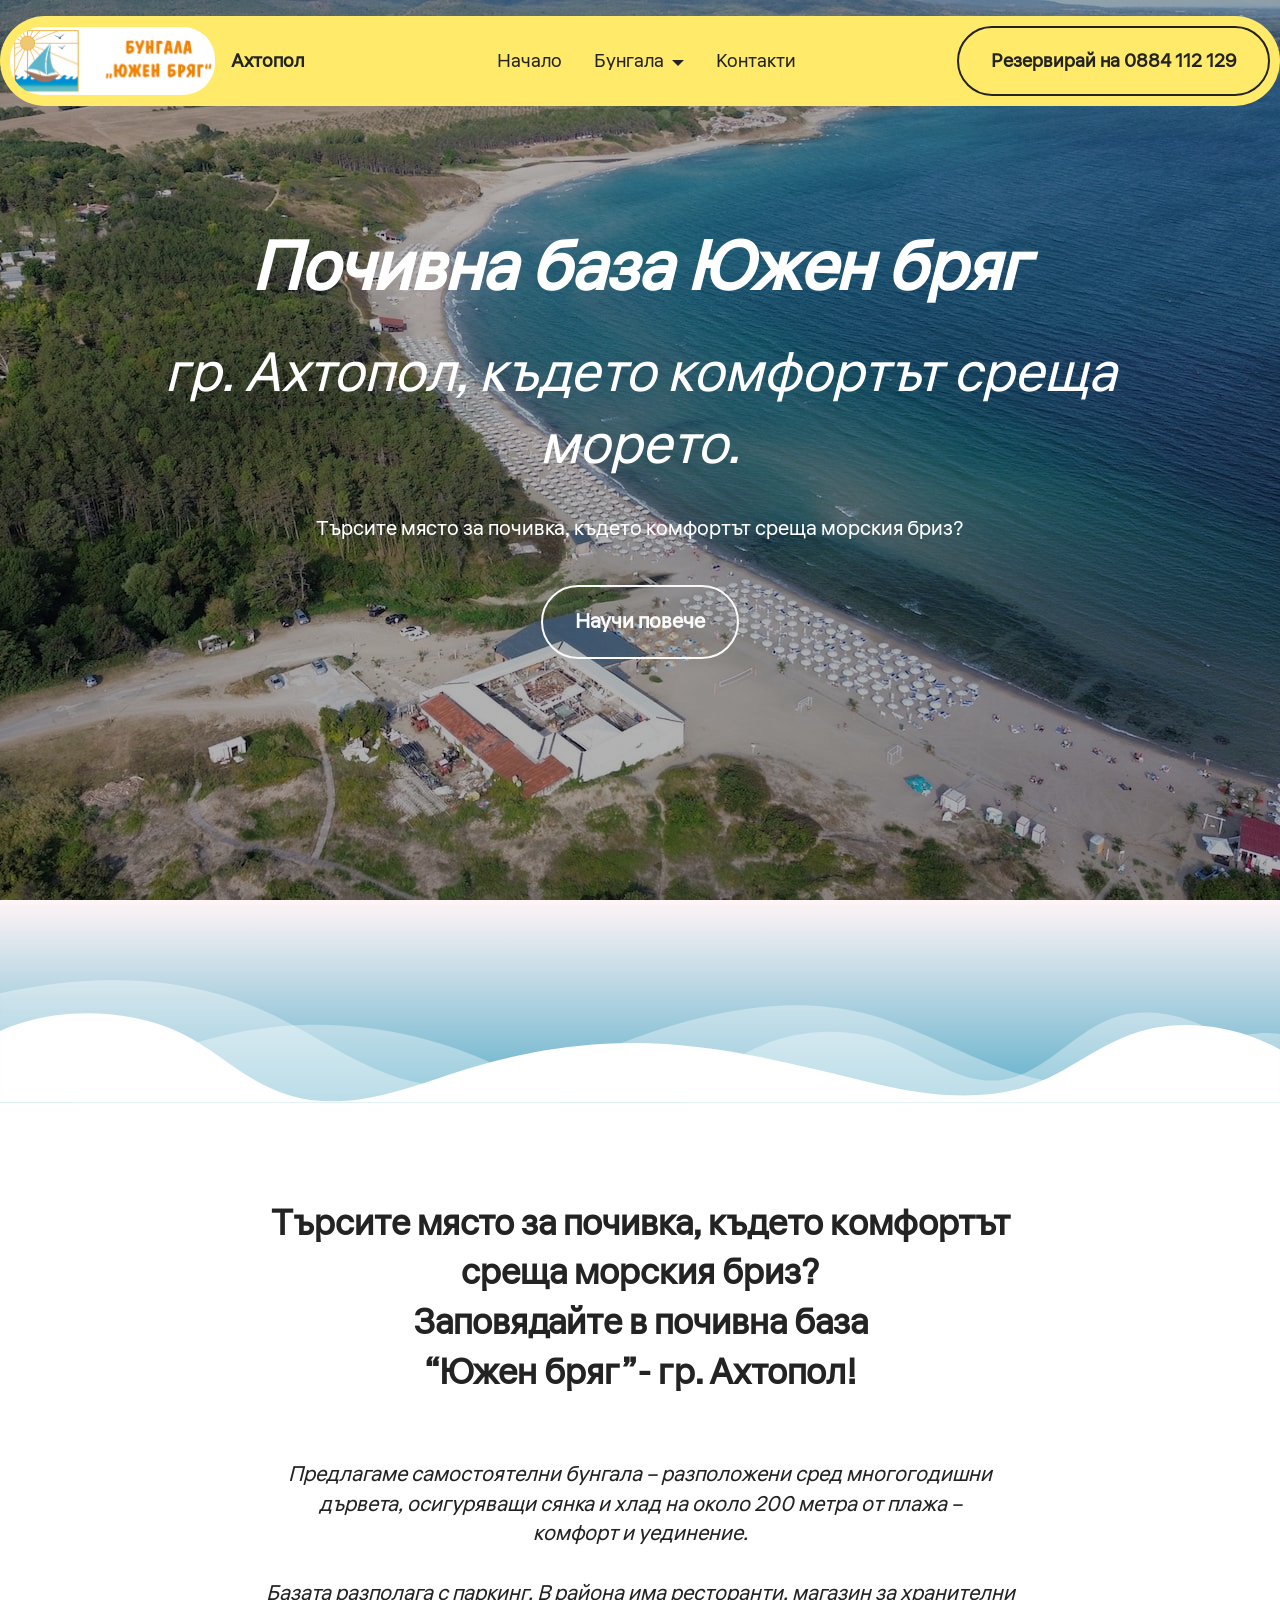
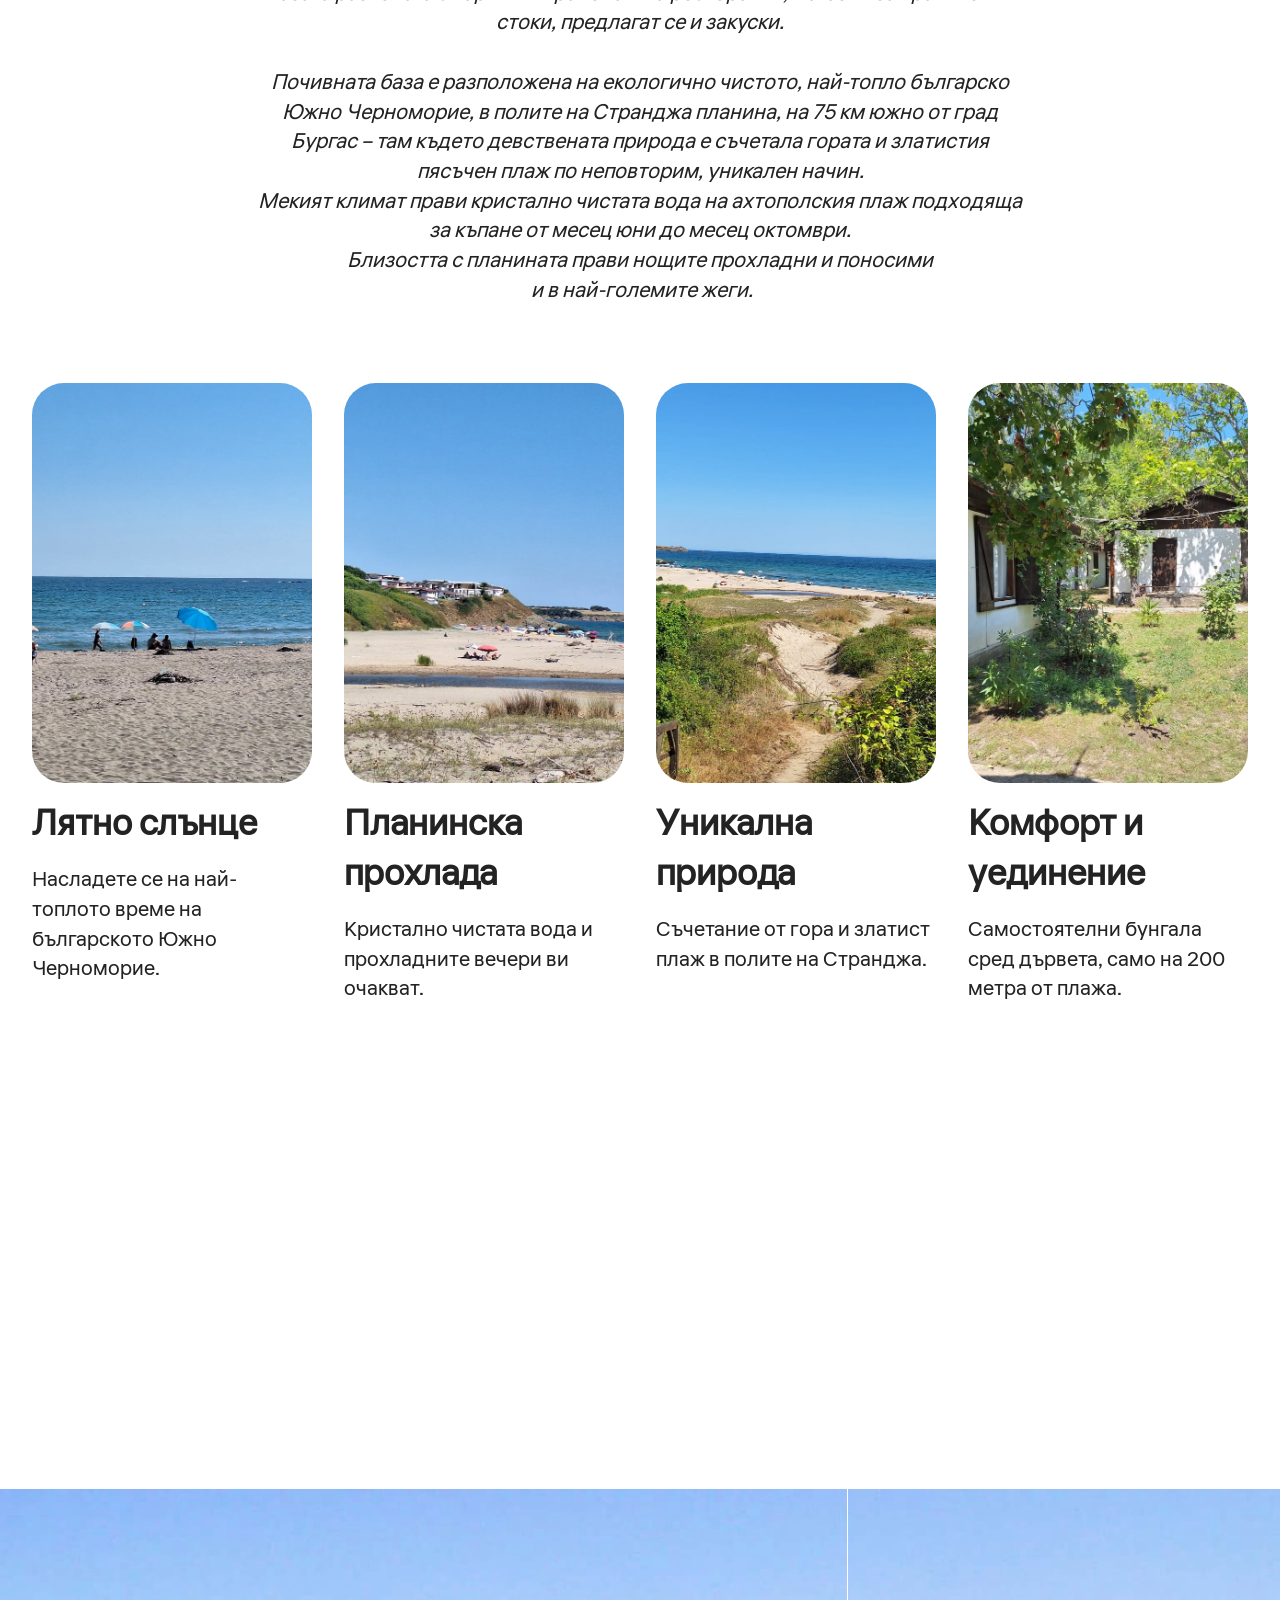
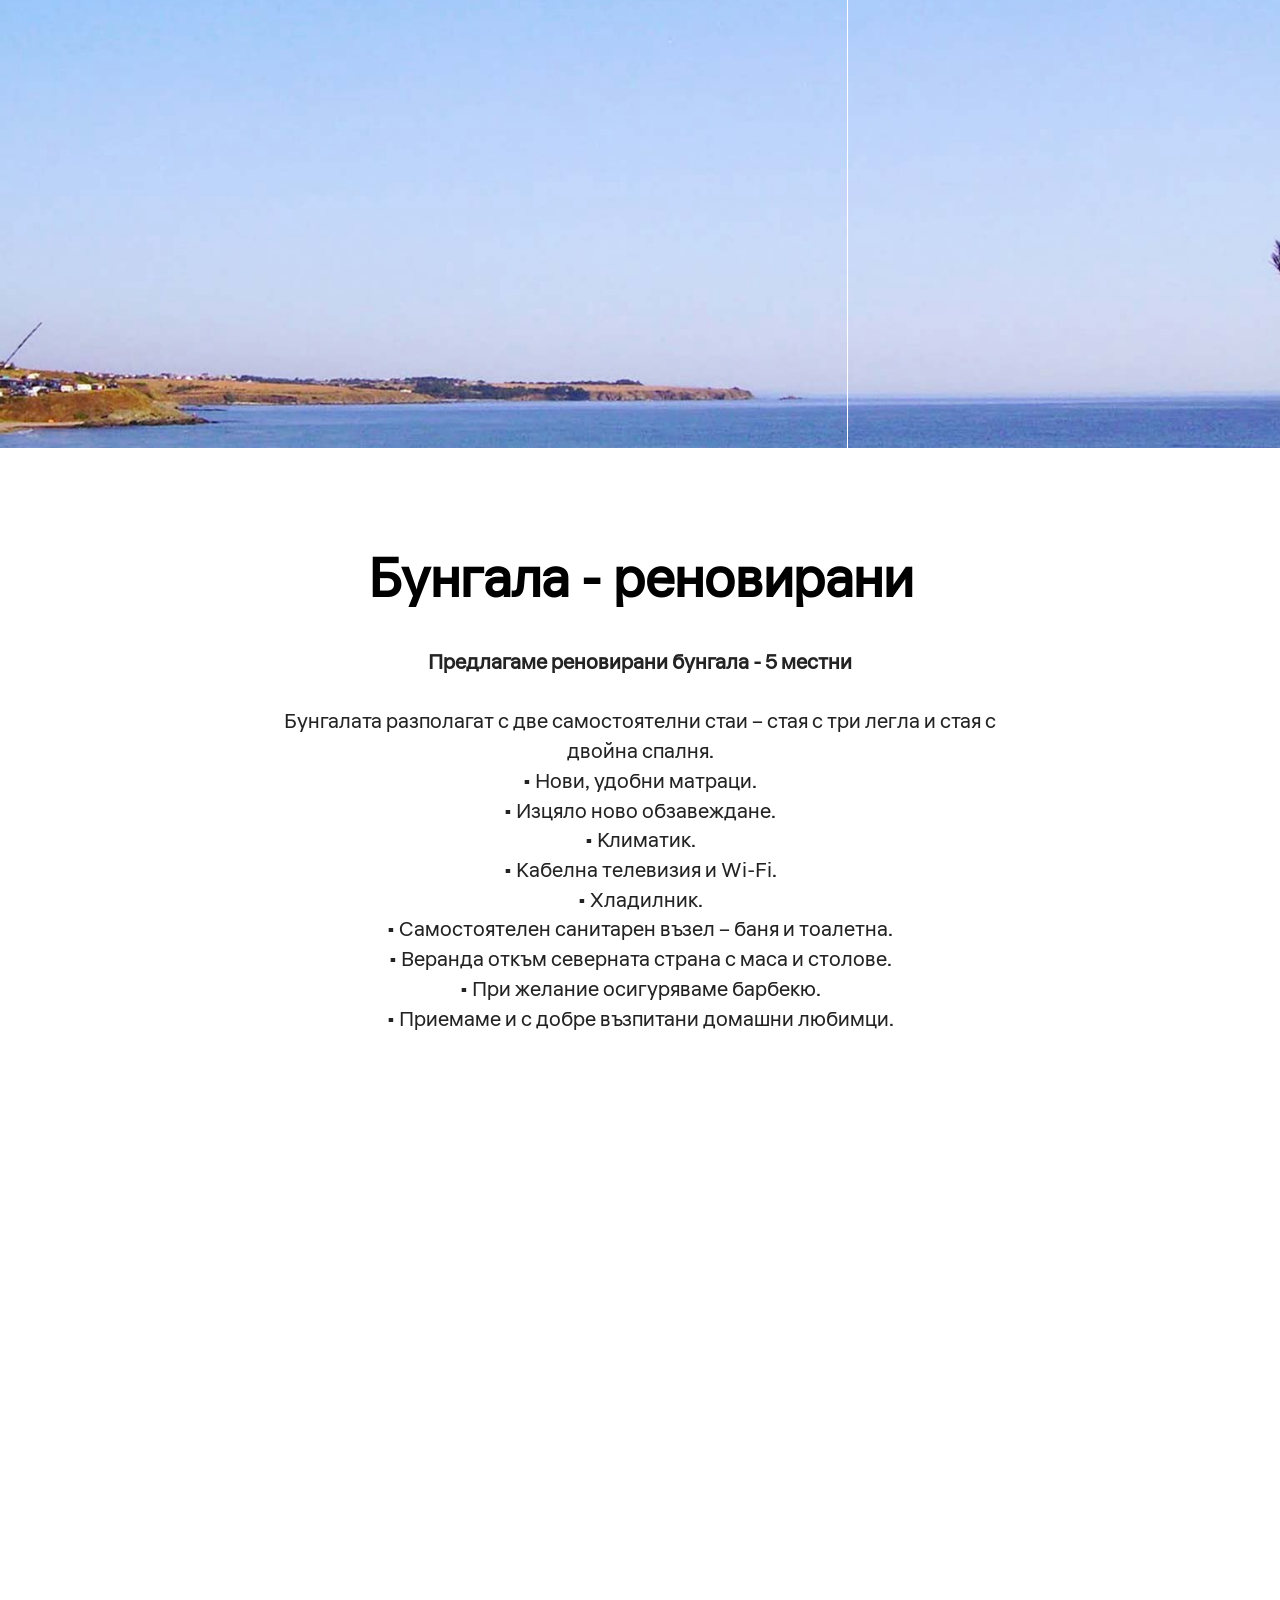
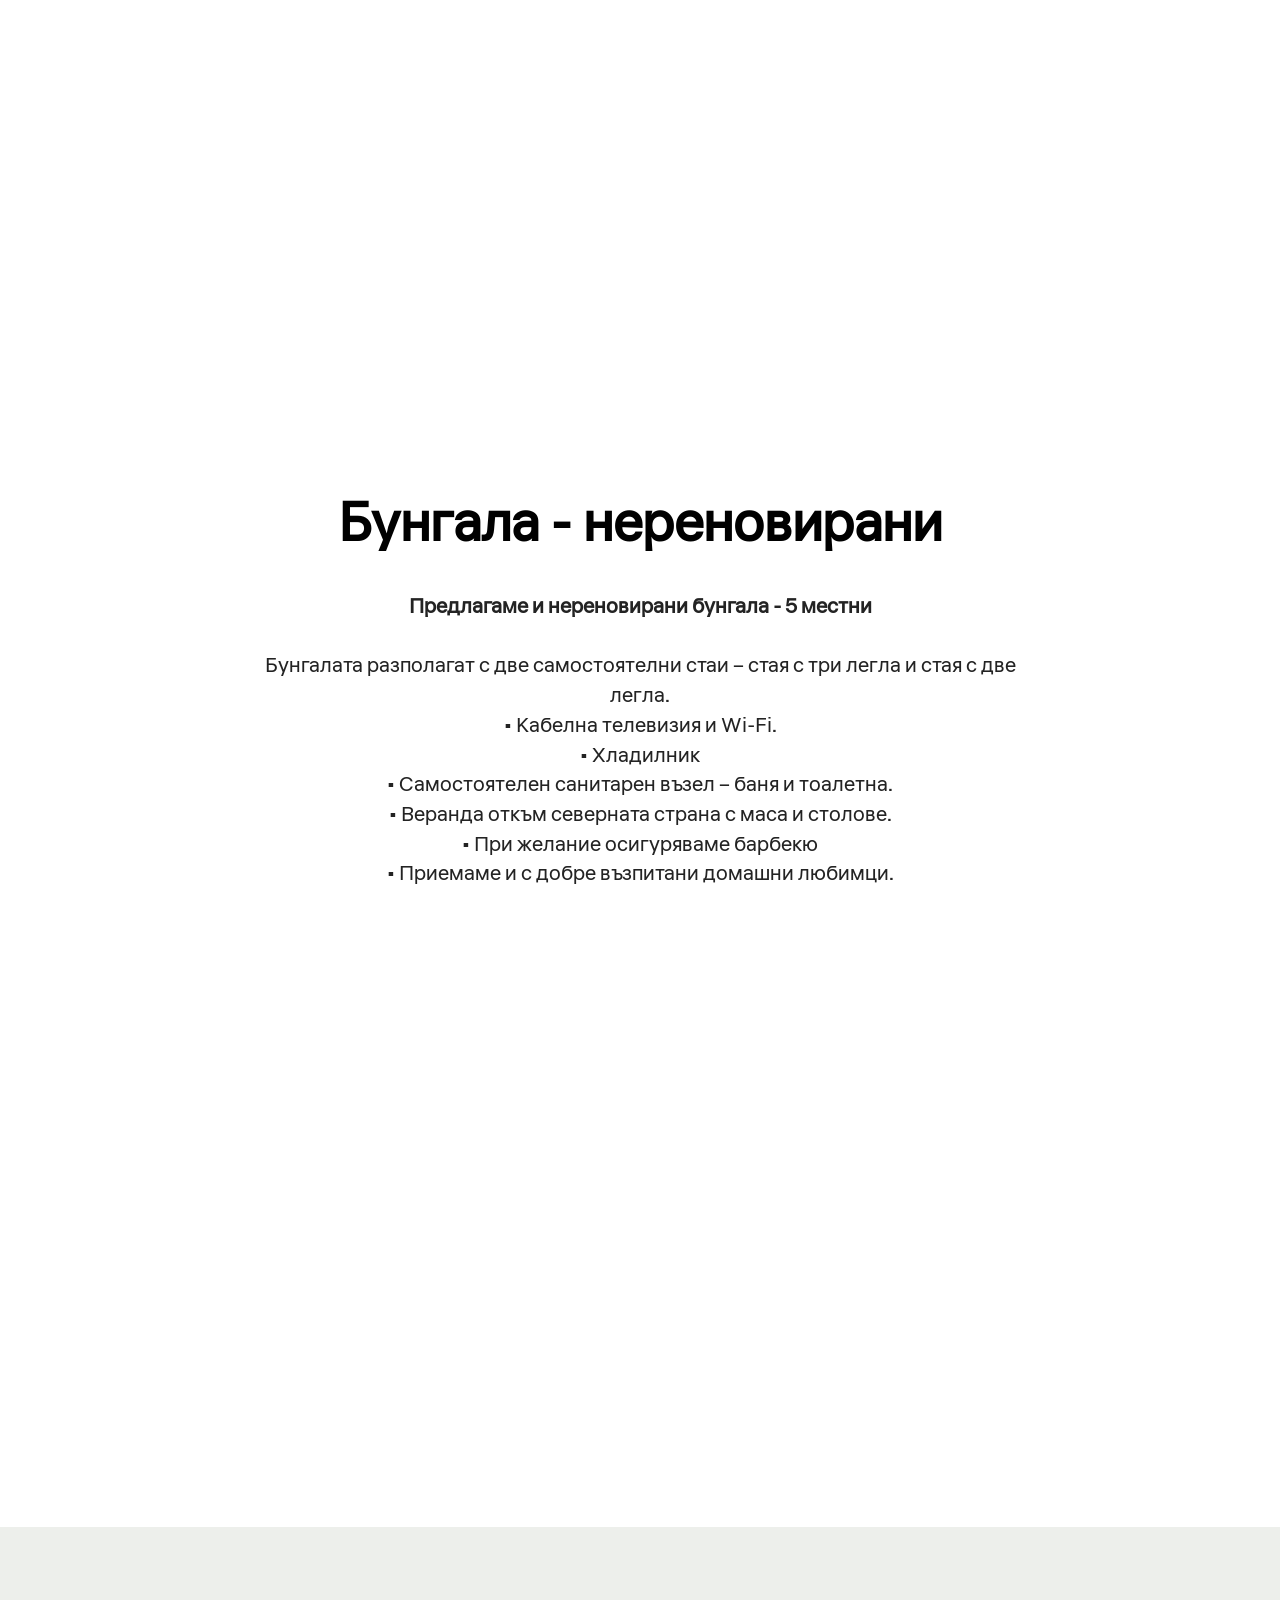
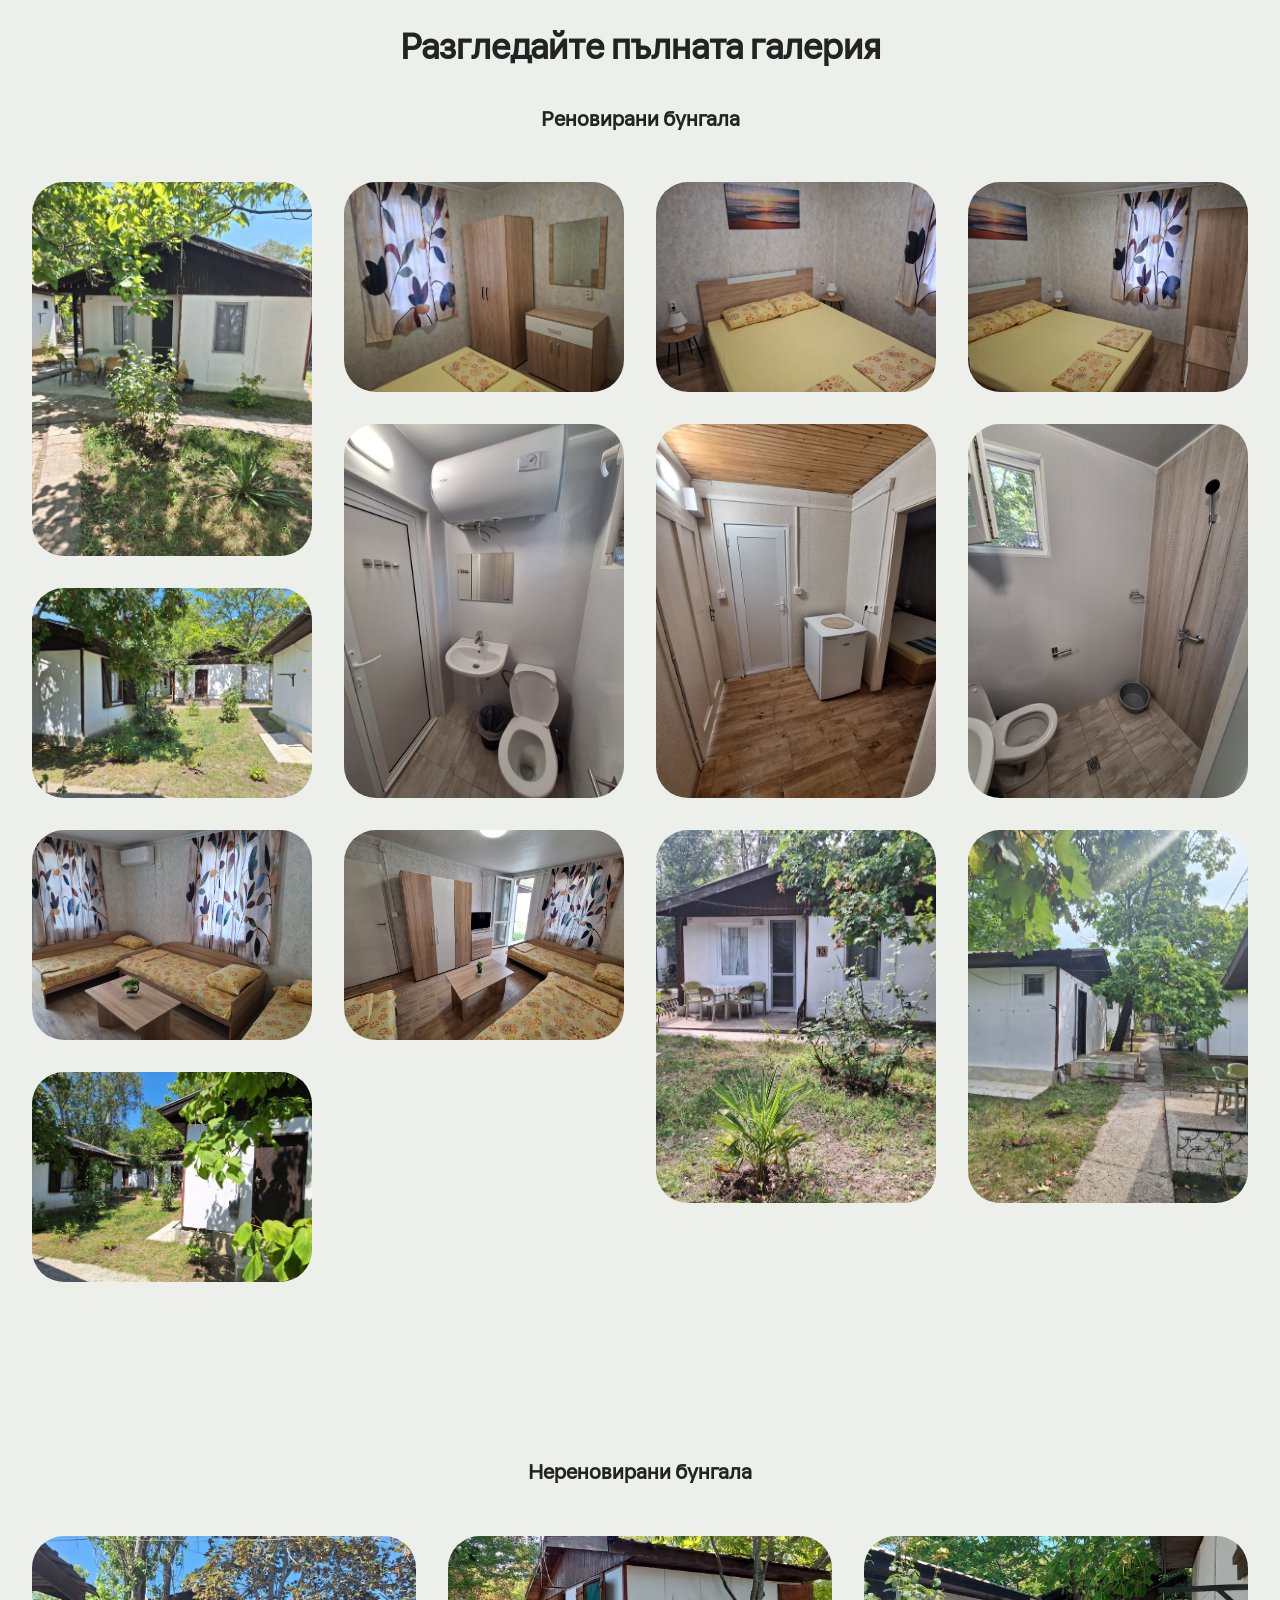
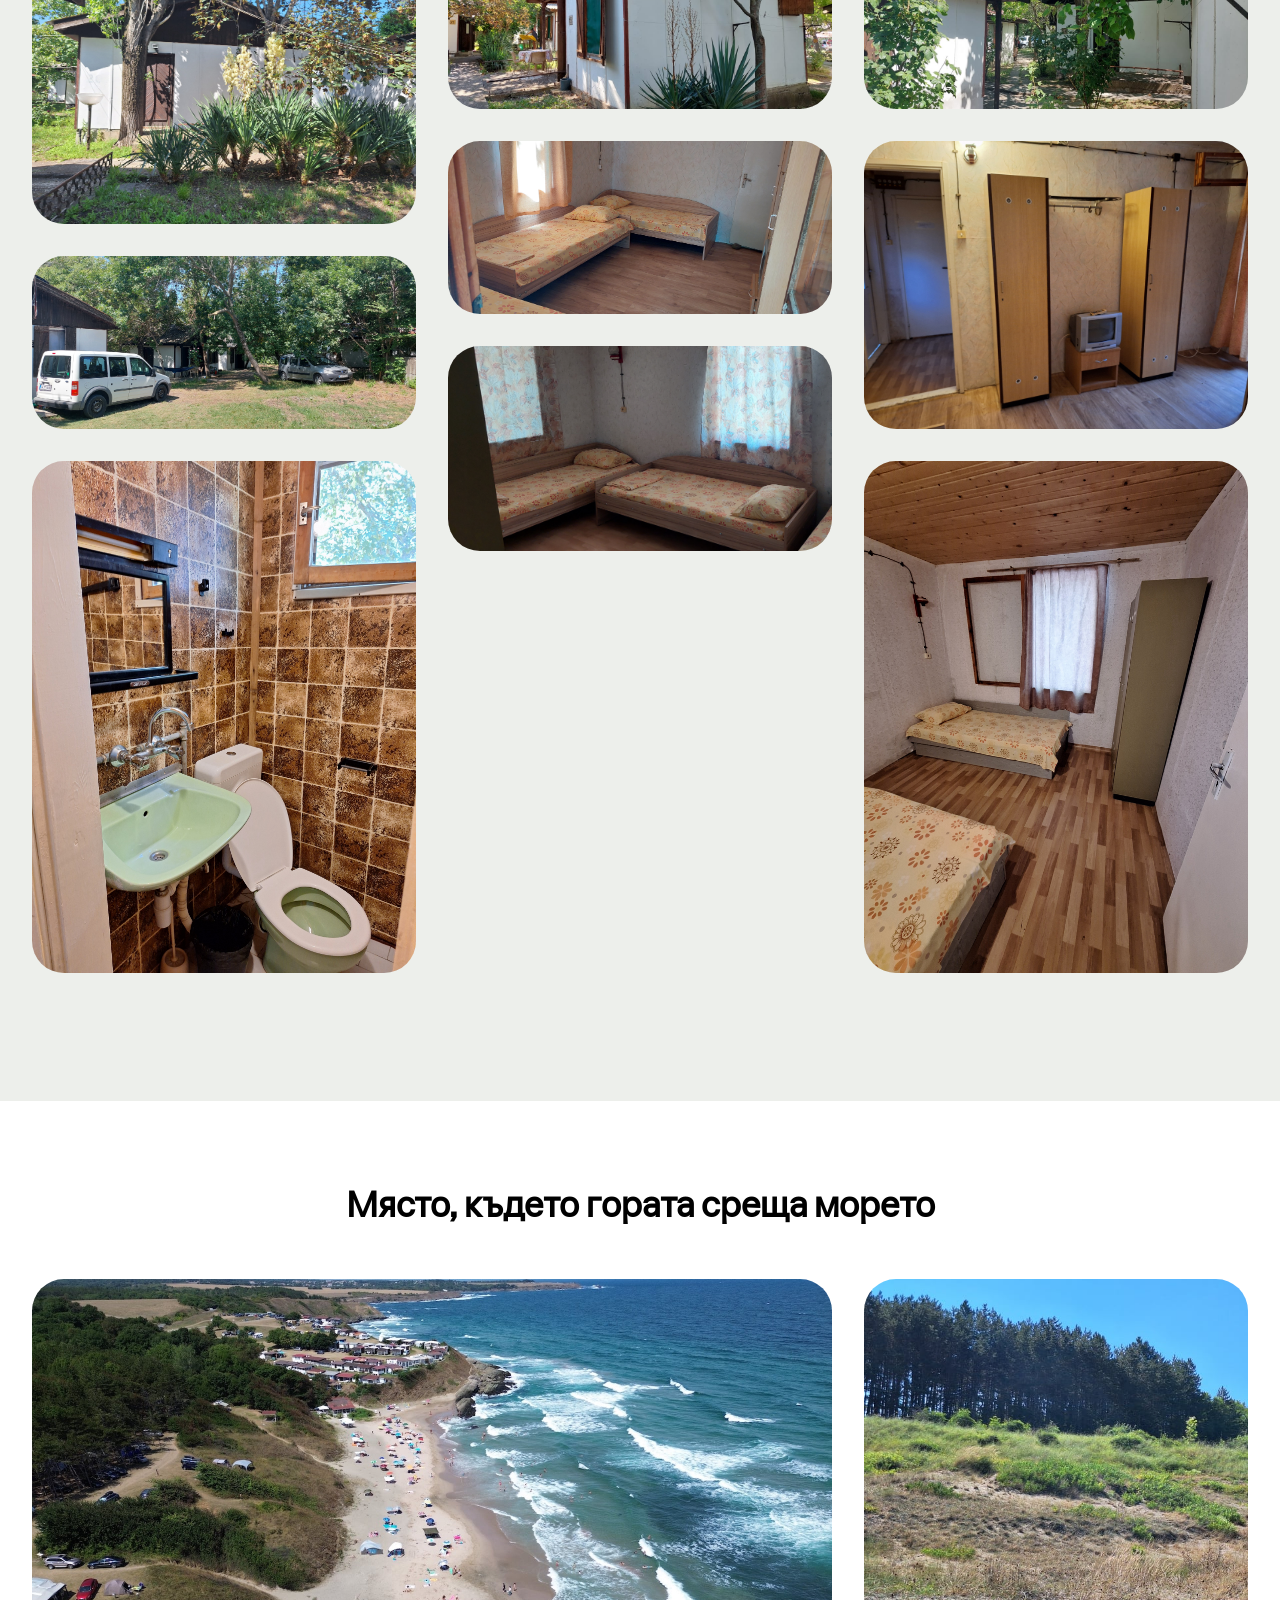
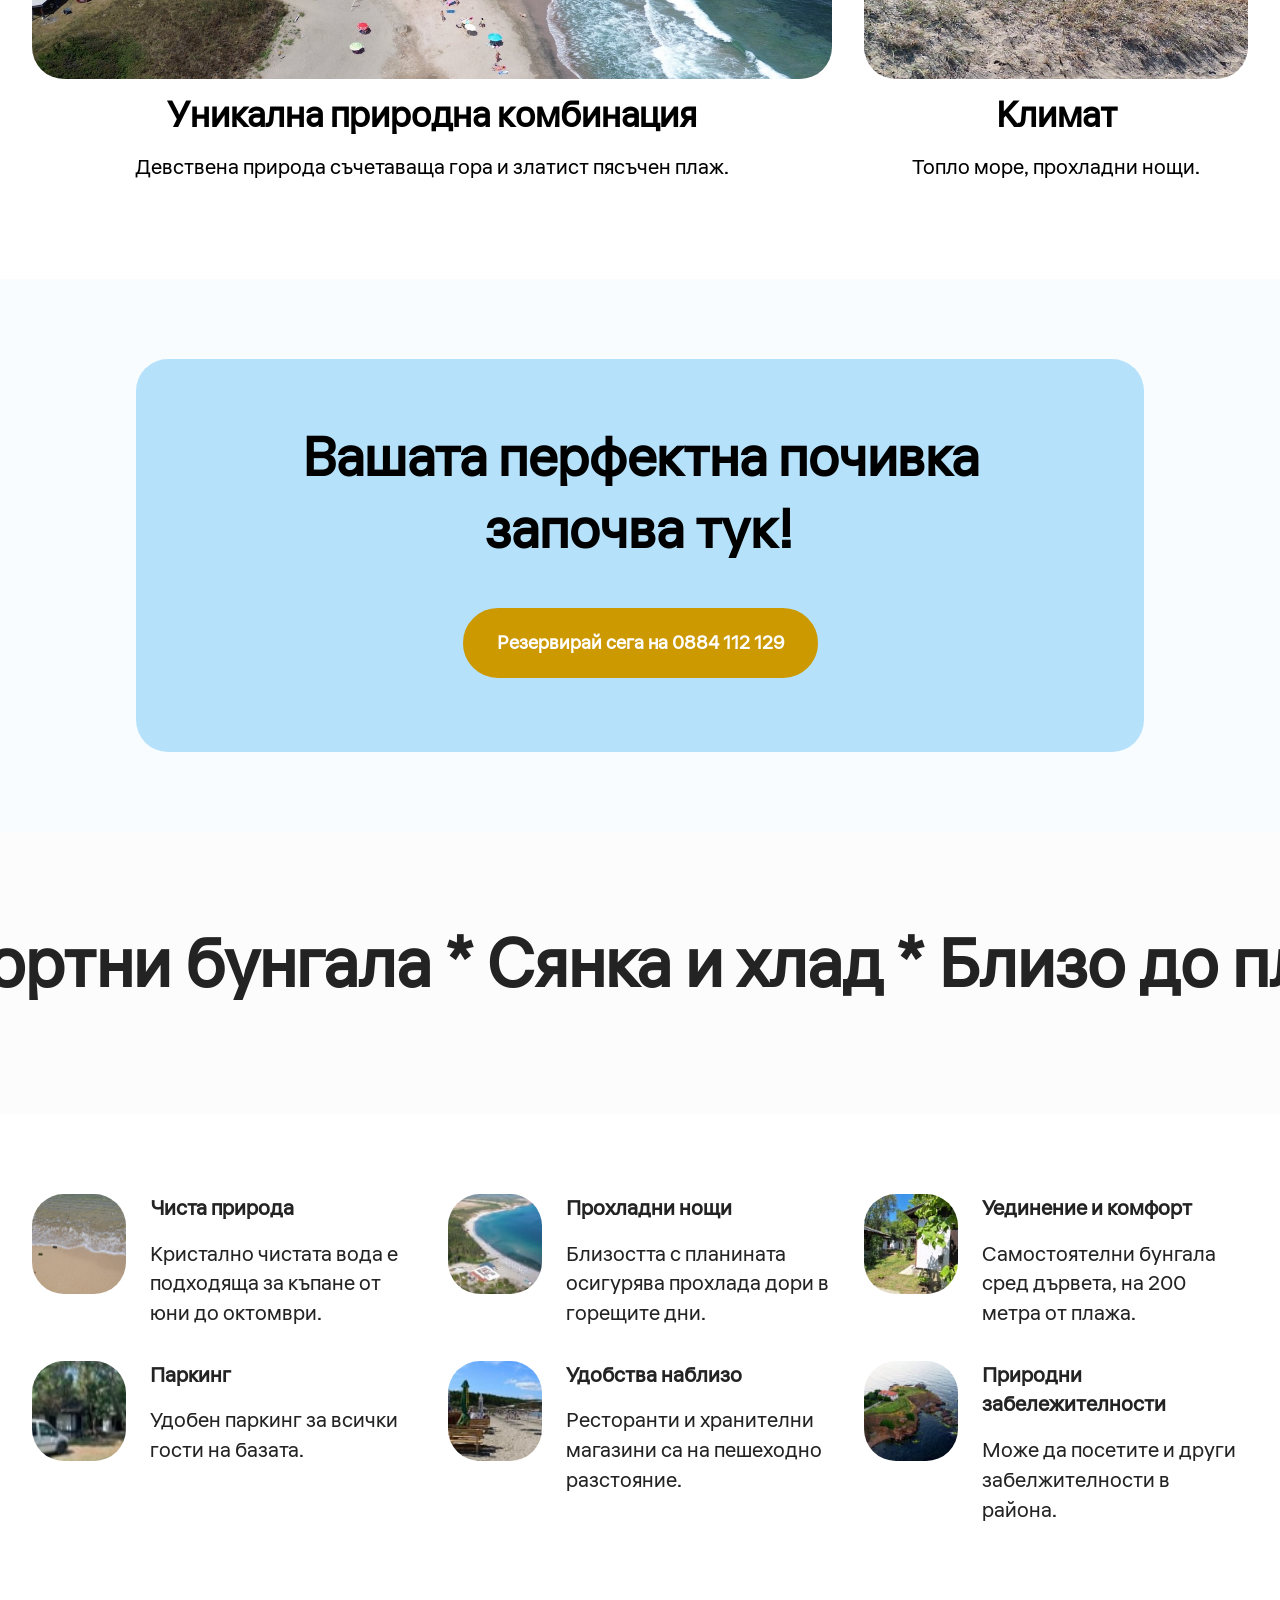
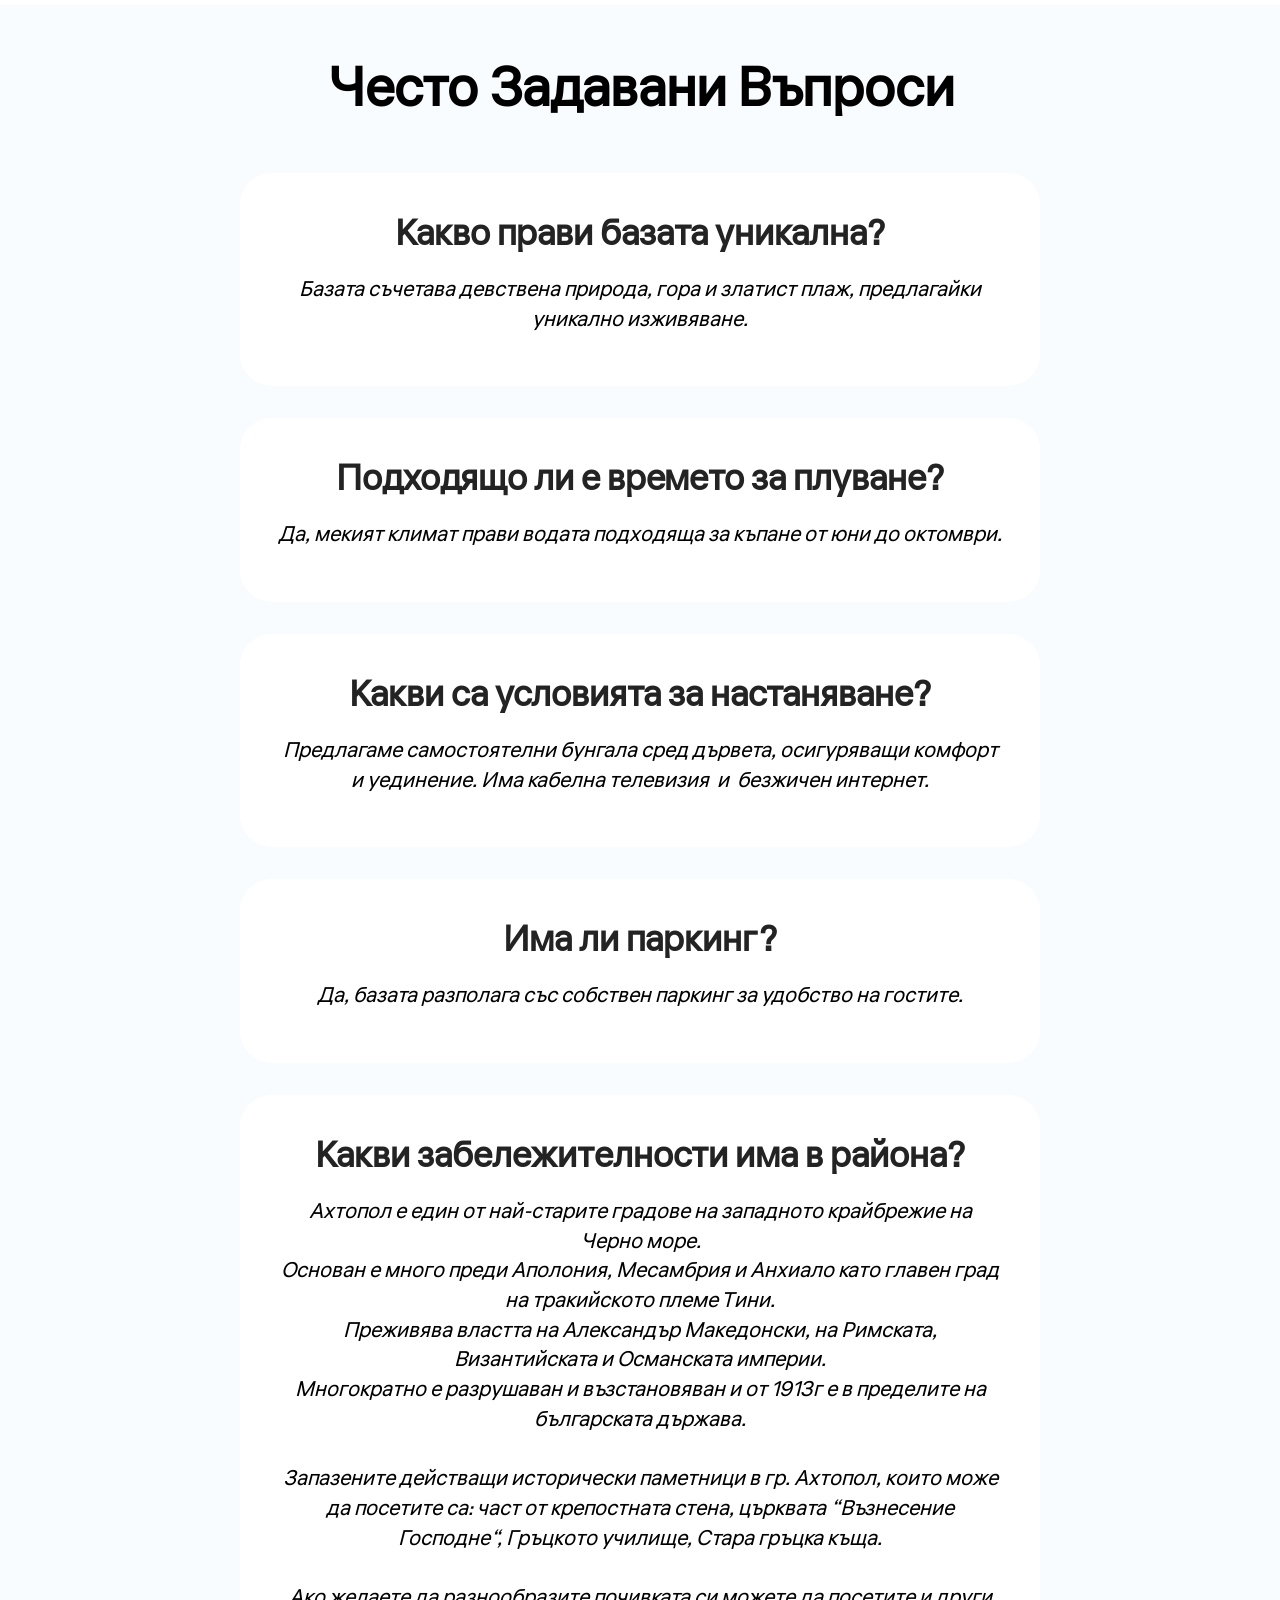
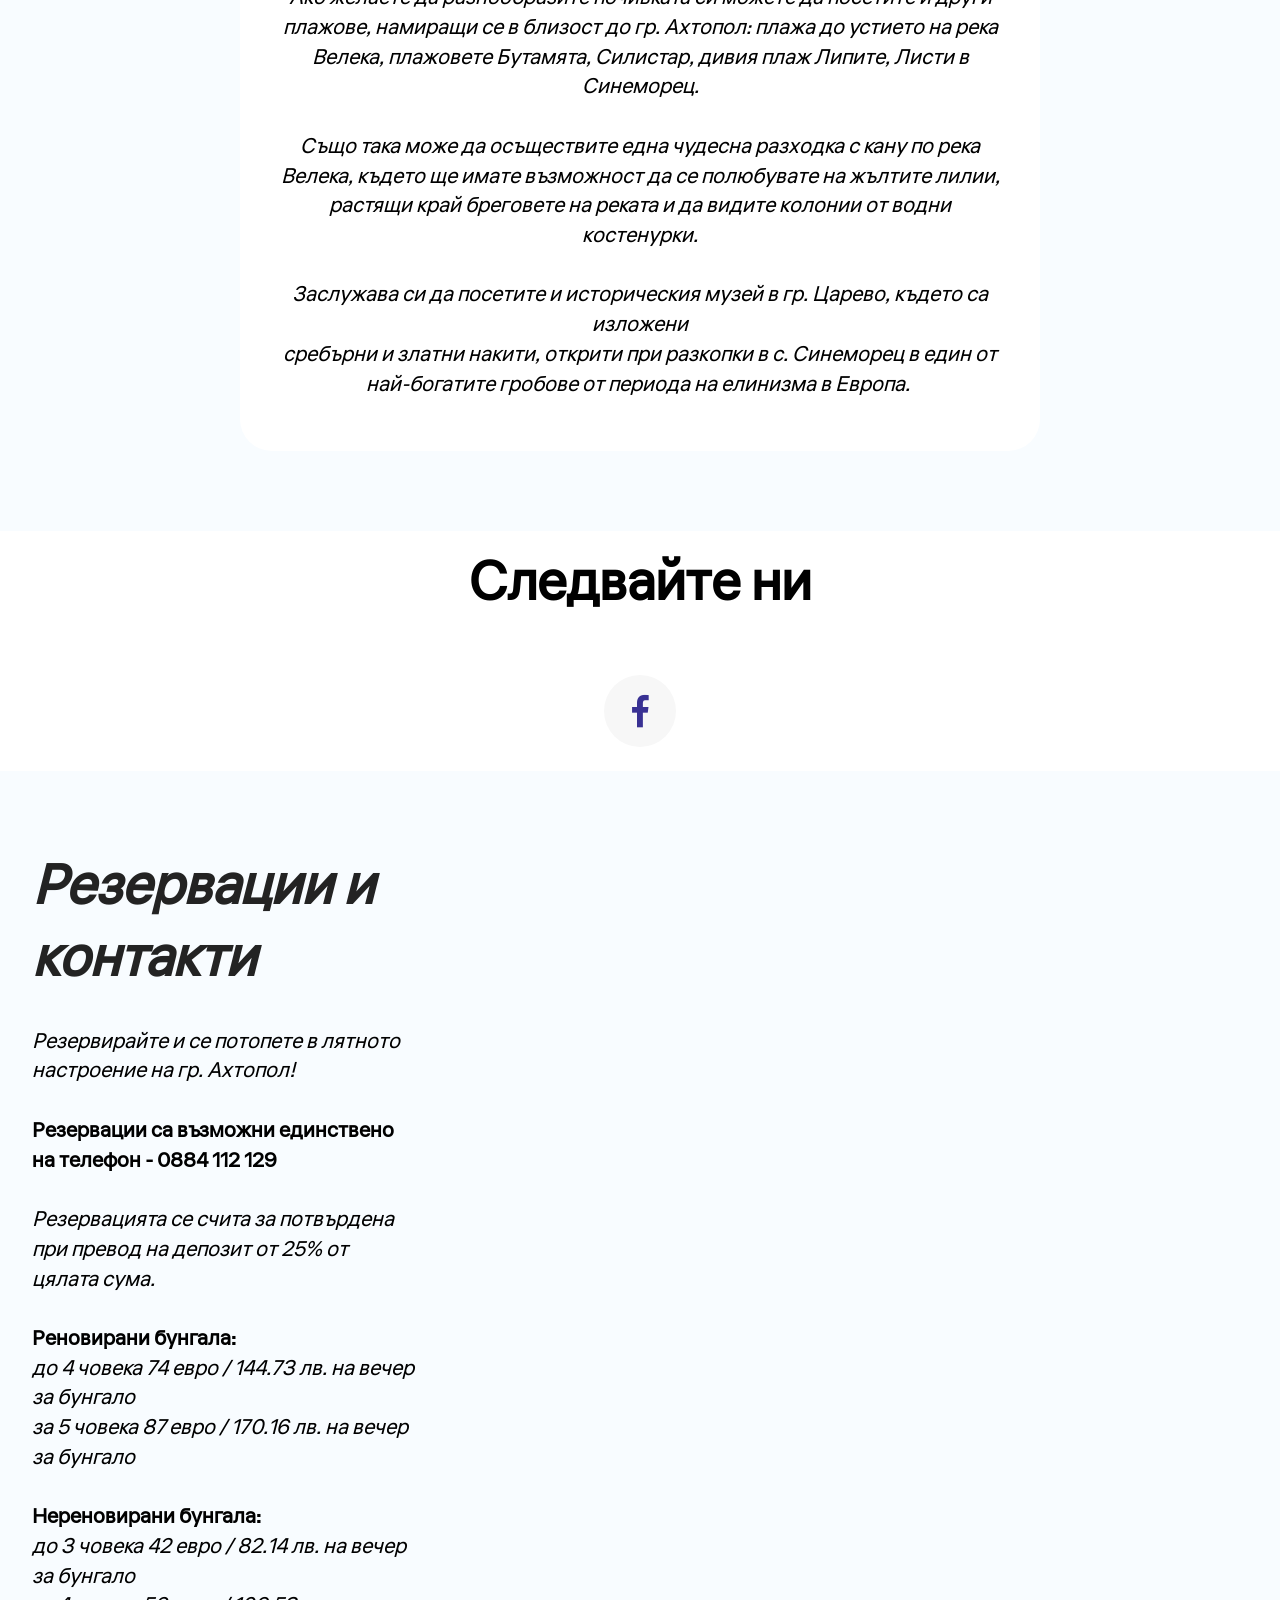
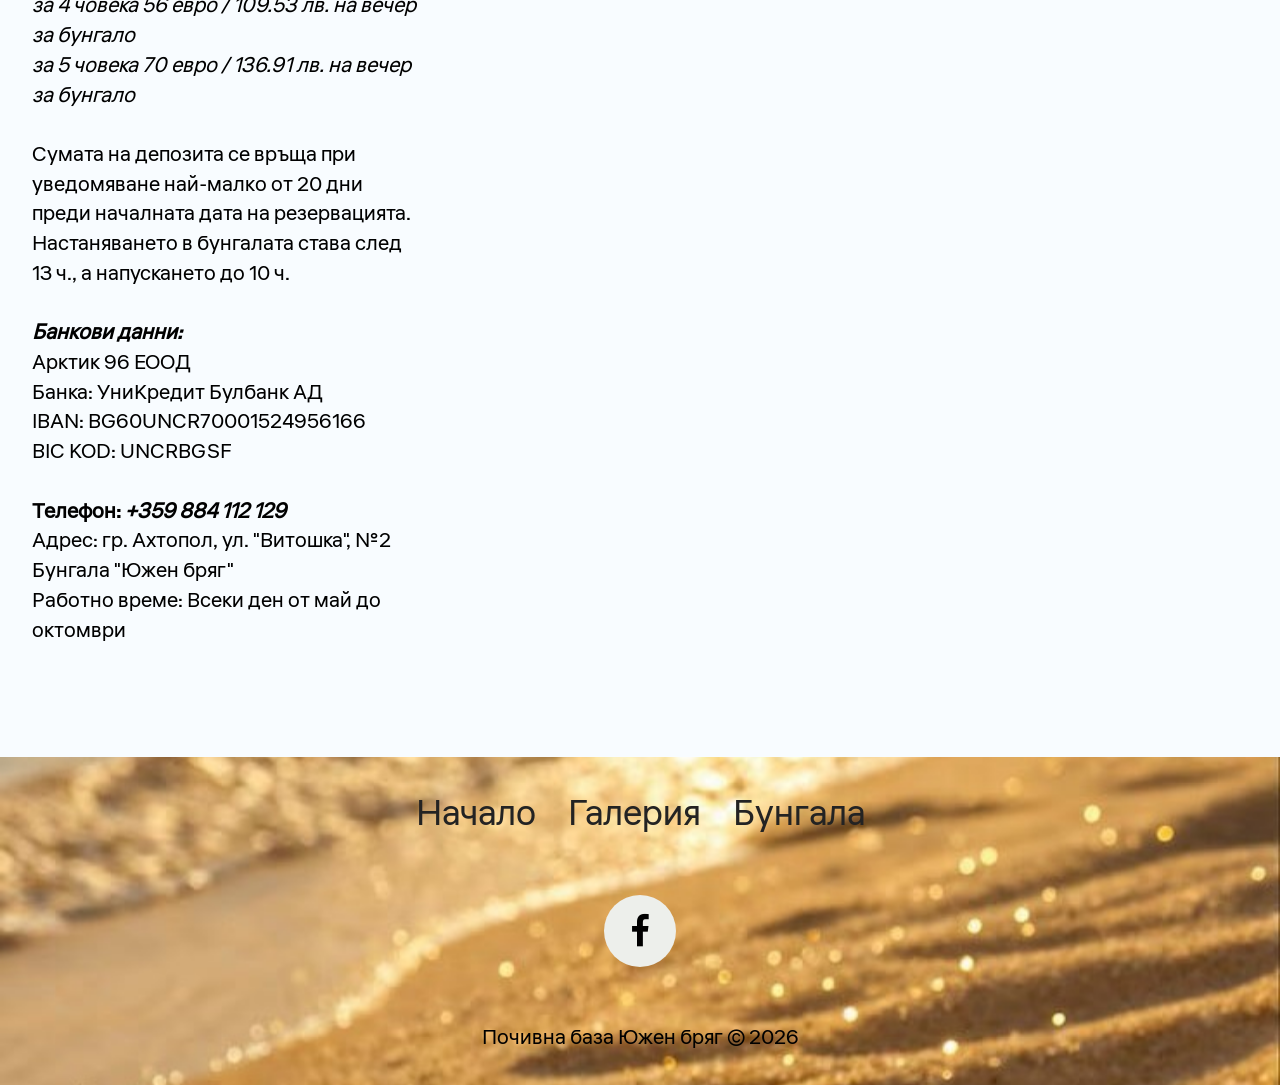
==== commit 493a29a2: "create github pages" ====
--- a/index.html
+++ b/index.html
@@ -20,7 +20,7 @@
   <link rel="stylesheet" href="assets/gallery/style.css">
   <link rel="preload" href="https://fonts.googleapis.com/css2?family=Liter&display=swap&display=swap" as="style" onload="this.onload=null;this.rel='stylesheet'">
   <noscript><link rel="stylesheet" href="https://fonts.googleapis.com/css2?family=Liter&display=swap&display=swap"></noscript>
-  <link rel="preload" as="style" href="assets/mobirise/css/mbr-additional.css?v=4UtNso"><link rel="stylesheet" href="assets/mobirise/css/mbr-additional.css?v=4UtNso" type="text/css">
+  <link rel="preload" as="style" href="assets/mobirise/css/mbr-additional.css?v=QSIYCA"><link rel="stylesheet" href="assets/mobirise/css/mbr-additional.css?v=QSIYCA" type="text/css">
 
   
   
@@ -306,8 +306,8 @@
         </div>
         <div class="row mbr-gallery mbr-masonry" data-masonry="{&quot;percentPosition&quot;: true }">
             <div class="col-12 col-md-6 col-lg-3 item gallery-image">
-                <div class="item-wrapper" data-toggle="modal" data-bs-toggle="modal" data-target="#vdZnnhyxqR-modal" data-bs-target="#vdZnnhyxqR-modal">
-                    <img class="w-100" src="assets/images/1-1158x1544.webp" alt="Ахтопол бунгала почивка море плаж гора къмпинг ваканция нощувки отдих" data-slide-to="0" data-bs-slide-to="0" data-target="#lb-vdZnnhyxqR" data-bs-target="#lb-vdZnnhyxqR">
+                <div class="item-wrapper" data-toggle="modal" data-bs-toggle="modal" data-target="#vh3GVopdti-modal" data-bs-target="#vh3GVopdti-modal">
+                    <img class="w-100" src="assets/images/1-1158x1544.webp" alt="Ахтопол бунгала почивка море плаж гора къмпинг ваканция нощувки отдих" data-slide-to="0" data-bs-slide-to="0" data-target="#lb-vh3GVopdti" data-bs-target="#lb-vh3GVopdti">
                     <div class="icon-wrapper">
                         <span class="mobi-mbri mobi-mbri-search mbr-iconfont mbr-iconfont-btn"></span>
                     </div>
@@ -315,48 +315,48 @@
                 
             </div>
             <div class="col-12 col-md-6 col-lg-3 item gallery-image">
-                <div class="item-wrapper" data-toggle="modal" data-bs-toggle="modal" data-target="#vdZnnhyxqR-modal" data-bs-target="#vdZnnhyxqR-modal">
-                    <img class="w-100" src="assets/images/16-1158x869.webp" alt="Ахтопол бунгала почивка море плаж гора къмпинг ваканция нощувки отдих" data-slide-to="1" data-bs-slide-to="1" data-target="#lb-vdZnnhyxqR" data-bs-target="#lb-vdZnnhyxqR">
+                <div class="item-wrapper" data-toggle="modal" data-bs-toggle="modal" data-target="#vh3GVopdti-modal" data-bs-target="#vh3GVopdti-modal">
+                    <img class="w-100" src="assets/images/16-1158x869.webp" alt="Ахтопол бунгала почивка море плаж гора къмпинг ваканция нощувки отдих" data-slide-to="1" data-bs-slide-to="1" data-target="#lb-vh3GVopdti" data-bs-target="#lb-vh3GVopdti">
                     <div class="icon-wrapper">
                         <span class="mobi-mbri mobi-mbri-search mbr-iconfont mbr-iconfont-btn"></span>
                     </div>
                 </div>
                 
             </div><div class="col-12 col-md-6 col-lg-3 item gallery-image">
-                <div class="item-wrapper" data-toggle="modal" data-bs-toggle="modal" data-target="#vdZnnhyxqR-modal" data-bs-target="#vdZnnhyxqR-modal">
-                    <img class="w-100" src="assets/images/15-1600x1200.webp" alt="Ахтопол бунгала почивка море плаж гора къмпинг ваканция нощувки отдих" data-slide-to="2" data-bs-slide-to="2" data-target="#lb-vdZnnhyxqR" data-bs-target="#lb-vdZnnhyxqR">
+                <div class="item-wrapper" data-toggle="modal" data-bs-toggle="modal" data-target="#vh3GVopdti-modal" data-bs-target="#vh3GVopdti-modal">
+                    <img class="w-100" src="assets/images/15-1600x1200.webp" alt="Ахтопол бунгала почивка море плаж гора къмпинг ваканция нощувки отдих" data-slide-to="2" data-bs-slide-to="2" data-target="#lb-vh3GVopdti" data-bs-target="#lb-vh3GVopdti">
                     <div class="icon-wrapper">
                         <span class="mobi-mbri mobi-mbri-search mbr-iconfont mbr-iconfont-btn"></span>
                     </div>
                 </div>
                 
             </div><div class="col-12 col-md-6 col-lg-3 item gallery-image">
-                <div class="item-wrapper" data-toggle="modal" data-bs-toggle="modal" data-target="#vdZnnhyxqR-modal" data-bs-target="#vdZnnhyxqR-modal">
-                    <img class="w-100" src="assets/images/14-1600x1200.webp" alt="Ахтопол бунгала почивка море плаж гора къмпинг ваканция нощувки отдих" data-slide-to="3" data-bs-slide-to="3" data-target="#lb-vdZnnhyxqR" data-bs-target="#lb-vdZnnhyxqR">
+                <div class="item-wrapper" data-toggle="modal" data-bs-toggle="modal" data-target="#vh3GVopdti-modal" data-bs-target="#vh3GVopdti-modal">
+                    <img class="w-100" src="assets/images/14-1600x1200.webp" alt="Ахтопол бунгала почивка море плаж гора къмпинг ваканция нощувки отдих" data-slide-to="3" data-bs-slide-to="3" data-target="#lb-vh3GVopdti" data-bs-target="#lb-vh3GVopdti">
                     <div class="icon-wrapper">
                         <span class="mobi-mbri mobi-mbri-search mbr-iconfont mbr-iconfont-btn"></span>
                     </div>
                 </div>
                 
             </div><div class="col-12 col-md-6 col-lg-3 item gallery-image">
-                <div class="item-wrapper" data-toggle="modal" data-bs-toggle="modal" data-target="#vdZnnhyxqR-modal" data-bs-target="#vdZnnhyxqR-modal">
-                    <img class="w-100" src="assets/images/13-3000x4000.webp" alt="Ахтопол бунгала почивка море плаж гора къмпинг ваканция нощувки отдих" data-slide-to="4" data-bs-slide-to="4" data-target="#lb-vdZnnhyxqR" data-bs-target="#lb-vdZnnhyxqR">
+                <div class="item-wrapper" data-toggle="modal" data-bs-toggle="modal" data-target="#vh3GVopdti-modal" data-bs-target="#vh3GVopdti-modal">
+                    <img class="w-100" src="assets/images/13-3000x4000.webp" alt="Ахтопол бунгала почивка море плаж гора къмпинг ваканция нощувки отдих" data-slide-to="4" data-bs-slide-to="4" data-target="#lb-vh3GVopdti" data-bs-target="#lb-vh3GVopdti">
                     <div class="icon-wrapper">
                         <span class="mobi-mbri mobi-mbri-search mbr-iconfont mbr-iconfont-btn"></span>
                     </div>
                 </div>
                 
             </div><div class="col-12 col-md-6 col-lg-3 item gallery-image">
-                <div class="item-wrapper" data-toggle="modal" data-bs-toggle="modal" data-target="#vdZnnhyxqR-modal" data-bs-target="#vdZnnhyxqR-modal">
-                    <img class="w-100" src="assets/images/12-3000x4000.webp" alt="Ахтопол бунгала почивка море плаж гора къмпинг ваканция нощувки отдих" data-slide-to="5" data-bs-slide-to="5" data-target="#lb-vdZnnhyxqR" data-bs-target="#lb-vdZnnhyxqR">
+                <div class="item-wrapper" data-toggle="modal" data-bs-toggle="modal" data-target="#vh3GVopdti-modal" data-bs-target="#vh3GVopdti-modal">
+                    <img class="w-100" src="assets/images/12-3000x4000.webp" alt="Ахтопол бунгала почивка море плаж гора къмпинг ваканция нощувки отдих" data-slide-to="5" data-bs-slide-to="5" data-target="#lb-vh3GVopdti" data-bs-target="#lb-vh3GVopdti">
                     <div class="icon-wrapper">
                         <span class="mobi-mbri mobi-mbri-search mbr-iconfont mbr-iconfont-btn"></span>
                     </div>
                 </div>
                 
             </div><div class="col-12 col-md-6 col-lg-3 item gallery-image">
-                <div class="item-wrapper" data-toggle="modal" data-bs-toggle="modal" data-target="#vdZnnhyxqR-modal" data-bs-target="#vdZnnhyxqR-modal">
-                    <img class="w-100" src="assets/images/11-3000x4000.webp" alt="Ахтопол бунгала почивка море плаж гора къмпинг ваканция нощувки отдих" data-slide-to="6" data-bs-slide-to="6" data-target="#lb-vdZnnhyxqR" data-bs-target="#lb-vdZnnhyxqR">
+                <div class="item-wrapper" data-toggle="modal" data-bs-toggle="modal" data-target="#vh3GVopdti-modal" data-bs-target="#vh3GVopdti-modal">
+                    <img class="w-100" src="assets/images/11-3000x4000.webp" alt="Ахтопол бунгала почивка море плаж гора къмпинг ваканция нощувки отдих" data-slide-to="6" data-bs-slide-to="6" data-target="#lb-vh3GVopdti" data-bs-target="#lb-vh3GVopdti">
                     <div class="icon-wrapper">
                         <span class="mobi-mbri mobi-mbri-search mbr-iconfont mbr-iconfont-btn"></span>
                     </div>
@@ -364,8 +364,8 @@
                 
             </div>
             <div class="col-12 col-md-6 col-lg-3 item gallery-image">
-                <div class="item-wrapper" data-toggle="modal" data-bs-toggle="modal" data-target="#vdZnnhyxqR-modal" data-bs-target="#vdZnnhyxqR-modal">
-                    <img class="w-100" src="assets/images/4-1158x869.webp" alt="Ахтопол бунгала почивка море плаж гора къмпинг ваканция нощувки отдих" data-slide-to="7" data-bs-slide-to="7" data-target="#lb-vdZnnhyxqR" data-bs-target="#lb-vdZnnhyxqR">
+                <div class="item-wrapper" data-toggle="modal" data-bs-toggle="modal" data-target="#vh3GVopdti-modal" data-bs-target="#vh3GVopdti-modal">
+                    <img class="w-100" src="assets/images/4-1158x869.webp" alt="Ахтопол бунгала почивка море плаж гора къмпинг ваканция нощувки отдих" data-slide-to="7" data-bs-slide-to="7" data-target="#lb-vh3GVopdti" data-bs-target="#lb-vh3GVopdti">
                     <div class="icon-wrapper">
                         <span class="mobi-mbri mobi-mbri-search mbr-iconfont mbr-iconfont-btn"></span>
                     </div>
@@ -373,8 +373,8 @@
                 
             </div>
             <div class="col-12 col-md-6 col-lg-3 item gallery-image">
-                <div class="item-wrapper" data-toggle="modal" data-bs-toggle="modal" data-target="#vdZnnhyxqR-modal" data-bs-target="#vdZnnhyxqR-modal">
-                    <img class="w-100" src="assets/images/2-1158x1544.webp" alt="Ахтопол бунгала почивка море плаж гора къмпинг ваканция нощувки отдих" data-slide-to="8" data-bs-slide-to="8" data-target="#lb-vdZnnhyxqR" data-bs-target="#lb-vdZnnhyxqR">
+                <div class="item-wrapper" data-toggle="modal" data-bs-toggle="modal" data-target="#vh3GVopdti-modal" data-bs-target="#vh3GVopdti-modal">
+                    <img class="w-100" src="assets/images/2-1158x1544.webp" alt="Ахтопол бунгала почивка море плаж гора къмпинг ваканция нощувки отдих" data-slide-to="8" data-bs-slide-to="8" data-target="#lb-vh3GVopdti" data-bs-target="#lb-vh3GVopdti">
                     <div class="icon-wrapper">
                         <span class="mobi-mbri mobi-mbri-search mbr-iconfont mbr-iconfont-btn"></span>
                     </div>
@@ -382,24 +382,24 @@
                 
             </div>
             <div class="col-12 col-md-6 col-lg-3 item gallery-image">
-                <div class="item-wrapper" data-toggle="modal" data-bs-toggle="modal" data-target="#vdZnnhyxqR-modal" data-bs-target="#vdZnnhyxqR-modal">
-                    <img class="w-100" src="assets/images/5-1158x1544.webp" alt="Ахтопол бунгала почивка море плаж гора къмпинг ваканция нощувки отдих" data-slide-to="9" data-bs-slide-to="9" data-target="#lb-vdZnnhyxqR" data-bs-target="#lb-vdZnnhyxqR">
+                <div class="item-wrapper" data-toggle="modal" data-bs-toggle="modal" data-target="#vh3GVopdti-modal" data-bs-target="#vh3GVopdti-modal">
+                    <img class="w-100" src="assets/images/5-1158x1544.webp" alt="Ахтопол бунгала почивка море плаж гора къмпинг ваканция нощувки отдих" data-slide-to="9" data-bs-slide-to="9" data-target="#lb-vh3GVopdti" data-bs-target="#lb-vh3GVopdti">
                     <div class="icon-wrapper">
                         <span class="mobi-mbri mobi-mbri-search mbr-iconfont mbr-iconfont-btn"></span>
                     </div>
                 </div>
                 
             </div><div class="col-12 col-md-6 col-lg-3 item gallery-image">
-                <div class="item-wrapper" data-toggle="modal" data-bs-toggle="modal" data-target="#vdZnnhyxqR-modal" data-bs-target="#vdZnnhyxqR-modal">
-                    <img class="w-100" src="assets/images/10-4080x3060.webp" alt="Ахтопол бунгала почивка море плаж гора къмпинг ваканция нощувки отдих" data-slide-to="10" data-bs-slide-to="10" data-target="#lb-vdZnnhyxqR" data-bs-target="#lb-vdZnnhyxqR">
+                <div class="item-wrapper" data-toggle="modal" data-bs-toggle="modal" data-target="#vh3GVopdti-modal" data-bs-target="#vh3GVopdti-modal">
+                    <img class="w-100" src="assets/images/10-4080x3060.webp" alt="Ахтопол бунгала почивка море плаж гора къмпинг ваканция нощувки отдих" data-slide-to="10" data-bs-slide-to="10" data-target="#lb-vh3GVopdti" data-bs-target="#lb-vh3GVopdti">
                     <div class="icon-wrapper">
                         <span class="mobi-mbri mobi-mbri-search mbr-iconfont mbr-iconfont-btn"></span>
                     </div>
                 </div>
                 
             </div><div class="col-12 col-md-6 col-lg-3 item gallery-image">
-                <div class="item-wrapper" data-toggle="modal" data-bs-toggle="modal" data-target="#vdZnnhyxqR-modal" data-bs-target="#vdZnnhyxqR-modal">
-                    <img class="w-100" src="assets/images/9-4000x3000.webp" alt="Ахтопол бунгала почивка море плаж гора къмпинг ваканция нощувки отдих" data-slide-to="11" data-bs-slide-to="11" data-target="#lb-vdZnnhyxqR" data-bs-target="#lb-vdZnnhyxqR">
+                <div class="item-wrapper" data-toggle="modal" data-bs-toggle="modal" data-target="#vh3GVopdti-modal" data-bs-target="#vh3GVopdti-modal">
+                    <img class="w-100" src="assets/images/9-4000x3000.webp" alt="Ахтопол бунгала почивка море плаж гора къмпинг ваканция нощувки отдих" data-slide-to="11" data-bs-slide-to="11" data-target="#lb-vh3GVopdti" data-bs-target="#lb-vh3GVopdti">
                     <div class="icon-wrapper">
                         <span class="mobi-mbri mobi-mbri-search mbr-iconfont mbr-iconfont-btn"></span>
                     </div>
@@ -407,22 +407,22 @@
                 
             </div>
             <div class="col-12 col-md-6 col-lg-3 item gallery-image">
-                <div class="item-wrapper" data-toggle="modal" data-bs-toggle="modal" data-target="#vdZnnhyxqR-modal" data-bs-target="#vdZnnhyxqR-modal">
-                    <img class="w-100" src="assets/images/3-1158x869.webp" alt="Ахтопол бунгала почивка море плаж гора къмпинг ваканция нощувки отдих" data-slide-to="12" data-bs-slide-to="12" data-target="#lb-vdZnnhyxqR" data-bs-target="#lb-vdZnnhyxqR">
-                    <div class="icon-wrapper">
-                        <span class="mobi-mbri mobi-mbri-search mbr-iconfont mbr-iconfont-btn"></span>
-                    </div>
-                </div>
-                
-            </div>
-            
-        </div>
-
-        <div class="modal mbr-slider" tabindex="-1" role="dialog" aria-hidden="true" id="vdZnnhyxqR-modal">
+                <div class="item-wrapper" data-toggle="modal" data-bs-toggle="modal" data-target="#vh3GVopdti-modal" data-bs-target="#vh3GVopdti-modal">
+                    <img class="w-100" src="assets/images/3-1158x869.webp" alt="Ахтопол бунгала почивка море плаж гора къмпинг ваканция нощувки отдих" data-slide-to="12" data-bs-slide-to="12" data-target="#lb-vh3GVopdti" data-bs-target="#lb-vh3GVopdti">
+                    <div class="icon-wrapper">
+                        <span class="mobi-mbri mobi-mbri-search mbr-iconfont mbr-iconfont-btn"></span>
+                    </div>
+                </div>
+                
+            </div>
+            
+        </div>
+
+        <div class="modal mbr-slider" tabindex="-1" role="dialog" aria-hidden="true" id="vh3GVopdti-modal">
             <div class="modal-dialog" role="document">
                 <div class="modal-content">
                     <div class="modal-body">
-                        <div class="carousel slide carousel-fade" id="lb-vdZnnhyxqR" data-ride="carousel" data-bs-ride="carousel" data-interval="5000" data-bs-interval="5000">
+                        <div class="carousel slide carousel-fade" id="lb-vh3GVopdti" data-ride="carousel" data-bs-ride="carousel" data-interval="5000" data-bs-interval="5000">
                             <div class="carousel-inner">
                                 <div class="carousel-item active">
                                     <img class="d-block w-100" src="assets/images/1-1158x1544.webp" alt="Ахтопол бунгала почивка до морето плажа къмпинг ваканция нощувки отдих">
@@ -459,21 +459,21 @@
                                 
                             </div>
                             <ol class="carousel-indicators">
-                                <li data-slide-to="0" data-bs-slide-to="0" class="active" data-target="#lb-vdZnnhyxqR" data-bs-target="#lb-vdZnnhyxqR"></li>
-                                <li data-slide-to="1" data-bs-slide-to="1" data-target="#lb-vdZnnhyxqR" data-bs-target="#lb-vdZnnhyxqR"></li><li data-slide-to="2" data-bs-slide-to="2" data-target="#lb-vdZnnhyxqR" data-bs-target="#lb-vdZnnhyxqR"></li><li data-slide-to="3" data-bs-slide-to="3" data-target="#lb-vdZnnhyxqR" data-bs-target="#lb-vdZnnhyxqR"></li><li data-slide-to="4" data-bs-slide-to="4" data-target="#lb-vdZnnhyxqR" data-bs-target="#lb-vdZnnhyxqR"></li><li data-slide-to="5" data-bs-slide-to="5" data-target="#lb-vdZnnhyxqR" data-bs-target="#lb-vdZnnhyxqR"></li><li data-slide-to="6" data-bs-slide-to="6" data-target="#lb-vdZnnhyxqR" data-bs-target="#lb-vdZnnhyxqR"></li><li data-slide-to="7" data-bs-slide-to="7" data-target="#lb-vdZnnhyxqR" data-bs-target="#lb-vdZnnhyxqR"></li>
-                                <li data-slide-to="8" data-bs-slide-to="8" data-target="#lb-vdZnnhyxqR" data-bs-target="#lb-vdZnnhyxqR"></li>
-                                <li data-slide-to="9" data-bs-slide-to="9" data-target="#lb-vdZnnhyxqR" data-bs-target="#lb-vdZnnhyxqR"></li>
-                                <li data-slide-to="10" data-bs-slide-to="10" data-target="#lb-vdZnnhyxqR" data-bs-target="#lb-vdZnnhyxqR"></li><li data-slide-to="11" data-bs-slide-to="11" data-target="#lb-vdZnnhyxqR" data-bs-target="#lb-vdZnnhyxqR"></li><li data-slide-to="12" data-bs-slide-to="12" data-target="#lb-vdZnnhyxqR" data-bs-target="#lb-vdZnnhyxqR"></li>
+                                <li data-slide-to="0" data-bs-slide-to="0" class="active" data-target="#lb-vh3GVopdti" data-bs-target="#lb-vh3GVopdti"></li>
+                                <li data-slide-to="1" data-bs-slide-to="1" data-target="#lb-vh3GVopdti" data-bs-target="#lb-vh3GVopdti"></li><li data-slide-to="2" data-bs-slide-to="2" data-target="#lb-vh3GVopdti" data-bs-target="#lb-vh3GVopdti"></li><li data-slide-to="3" data-bs-slide-to="3" data-target="#lb-vh3GVopdti" data-bs-target="#lb-vh3GVopdti"></li><li data-slide-to="4" data-bs-slide-to="4" data-target="#lb-vh3GVopdti" data-bs-target="#lb-vh3GVopdti"></li><li data-slide-to="5" data-bs-slide-to="5" data-target="#lb-vh3GVopdti" data-bs-target="#lb-vh3GVopdti"></li><li data-slide-to="6" data-bs-slide-to="6" data-target="#lb-vh3GVopdti" data-bs-target="#lb-vh3GVopdti"></li><li data-slide-to="7" data-bs-slide-to="7" data-target="#lb-vh3GVopdti" data-bs-target="#lb-vh3GVopdti"></li>
+                                <li data-slide-to="8" data-bs-slide-to="8" data-target="#lb-vh3GVopdti" data-bs-target="#lb-vh3GVopdti"></li>
+                                <li data-slide-to="9" data-bs-slide-to="9" data-target="#lb-vh3GVopdti" data-bs-target="#lb-vh3GVopdti"></li>
+                                <li data-slide-to="10" data-bs-slide-to="10" data-target="#lb-vh3GVopdti" data-bs-target="#lb-vh3GVopdti"></li><li data-slide-to="11" data-bs-slide-to="11" data-target="#lb-vh3GVopdti" data-bs-target="#lb-vh3GVopdti"></li><li data-slide-to="12" data-bs-slide-to="12" data-target="#lb-vh3GVopdti" data-bs-target="#lb-vh3GVopdti"></li>
                                 
                                 
                             </ol>
                             <a role="button" href="" class="close" data-dismiss="modal" data-bs-dismiss="modal" aria-label="Close">
                             </a>
-                            <a class="carousel-control-prev carousel-control" role="button" data-slide="prev" data-bs-slide="prev" href="#lb-vdZnnhyxqR">
+                            <a class="carousel-control-prev carousel-control" role="button" data-slide="prev" data-bs-slide="prev" href="#lb-vh3GVopdti">
                                 <span class="mobi-mbri mobi-mbri-arrow-prev" aria-hidden="true"></span>
                                 <span class="sr-only visually-hidden">Previous</span>
                             </a>
-                            <a class="carousel-control-next carousel-control" role="button" data-slide="next" data-bs-slide="next" href="#lb-vdZnnhyxqR">
+                            <a class="carousel-control-next carousel-control" role="button" data-slide="next" data-bs-slide="next" href="#lb-vh3GVopdti">
                                 <span class="mobi-mbri mobi-mbri-arrow-next" aria-hidden="true"></span>
                                 <span class="sr-only visually-hidden">Next</span>
                             </a>
@@ -500,16 +500,16 @@
         </div>
         <div class="row mbr-gallery mbr-masonry" data-masonry="{&quot;percentPosition&quot;: true }">
             <div class="col-12 col-md-6 col-lg-4 item gallery-image active">
-                <div class="item-wrapper" data-toggle="modal" data-bs-toggle="modal" data-target="#vdZnni6uGR-modal" data-bs-target="#vdZnni6uGR-modal">
-                    <img class="w-100" src="assets/images/4-4080x3060.webp" alt="бунгала, почивка, море, плаж, гора, къмпинг, ваканция, романтика, слънце отдих кристална морска вода чиста природа" data-slide-to="0" data-bs-slide-to="0" data-target="#lb-vdZnni6uGR" data-bs-target="#lb-vdZnni6uGR">
+                <div class="item-wrapper" data-toggle="modal" data-bs-toggle="modal" data-target="#vh3GVp1DZ6-modal" data-bs-target="#vh3GVp1DZ6-modal">
+                    <img class="w-100" src="assets/images/4-4080x3060.webp" alt="бунгала, почивка, море, плаж, гора, къмпинг, ваканция, романтика, слънце отдих кристална морска вода чиста природа" data-slide-to="0" data-bs-slide-to="0" data-target="#lb-vh3GVp1DZ6" data-bs-target="#lb-vh3GVp1DZ6">
                     <div class="icon-wrapper">
                         <span class="mobi-mbri mobi-mbri-search mbr-iconfont mbr-iconfont-btn"></span>
                     </div>
                 </div>
                 
             </div><div class="col-12 col-md-6 col-lg-4 item gallery-image">
-                <div class="item-wrapper" data-toggle="modal" data-bs-toggle="modal" data-target="#vdZnni6uGR-modal" data-bs-target="#vdZnni6uGR-modal">
-                    <img class="w-100" src="assets/images/1-1158x522.webp" alt="бунгала, почивка, море, плаж, гора, къмпинг, ваканция, романтика, слънце отдих кристална морска вода чиста природа" data-slide-to="1" data-bs-slide-to="1" data-target="#lb-vdZnni6uGR" data-bs-target="#lb-vdZnni6uGR">
+                <div class="item-wrapper" data-toggle="modal" data-bs-toggle="modal" data-target="#vh3GVp1DZ6-modal" data-bs-target="#vh3GVp1DZ6-modal">
+                    <img class="w-100" src="assets/images/1-1158x522.webp" alt="бунгала, почивка, море, плаж, гора, къмпинг, ваканция, романтика, слънце отдих кристална морска вода чиста природа" data-slide-to="1" data-bs-slide-to="1" data-target="#lb-vh3GVp1DZ6" data-bs-target="#lb-vh3GVp1DZ6">
                     <div class="icon-wrapper">
                         <span class="mobi-mbri mobi-mbri-search mbr-iconfont mbr-iconfont-btn"></span>
                     </div>
@@ -517,74 +517,74 @@
                 
             </div>
             <div class="col-12 col-md-6 col-lg-4 item gallery-image">
-                <div class="item-wrapper" data-toggle="modal" data-bs-toggle="modal" data-target="#vdZnni6uGR-modal" data-bs-target="#vdZnni6uGR-modal">
-                    <img class="w-100" src="assets/images/2-1158x522.webp" alt="бунгала, почивка, море, плаж, гора, къмпинг, ваканция, романтика, слънце отдих кристална морска вода чиста природа" data-slide-to="2" data-bs-slide-to="2" data-target="#lb-vdZnni6uGR" data-bs-target="#lb-vdZnni6uGR">
+                <div class="item-wrapper" data-toggle="modal" data-bs-toggle="modal" data-target="#vh3GVp1DZ6-modal" data-bs-target="#vh3GVp1DZ6-modal">
+                    <img class="w-100" src="assets/images/2-1158x522.webp" alt="бунгала, почивка, море, плаж, гора, къмпинг, ваканция, романтика, слънце отдих кристална морска вода чиста природа" data-slide-to="2" data-bs-slide-to="2" data-target="#lb-vh3GVp1DZ6" data-bs-target="#lb-vh3GVp1DZ6">
                     <div class="icon-wrapper">
                         <span class="mobi-mbri mobi-mbri-search mbr-iconfont mbr-iconfont-btn"></span>
                     </div>
                 </div>
                 
             </div><div class="col-12 col-md-6 col-lg-4 item gallery-image">
-                <div class="item-wrapper" data-toggle="modal" data-bs-toggle="modal" data-target="#vdZnni6uGR-modal" data-bs-target="#vdZnni6uGR-modal">
-                    <img class="w-100" src="assets/images/5-4624x2084.webp" alt="бунгала, почивка, море, плаж, гора, къмпинг, ваканция, романтика, слънце отдих кристална морска вода чиста природа" data-slide-to="3" data-bs-slide-to="3" data-target="#lb-vdZnni6uGR" data-bs-target="#lb-vdZnni6uGR">
+                <div class="item-wrapper" data-toggle="modal" data-bs-toggle="modal" data-target="#vh3GVp1DZ6-modal" data-bs-target="#vh3GVp1DZ6-modal">
+                    <img class="w-100" src="assets/images/5-4624x2084.webp" alt="бунгала, почивка, море, плаж, гора, къмпинг, ваканция, романтика, слънце отдих кристална морска вода чиста природа" data-slide-to="3" data-bs-slide-to="3" data-target="#lb-vh3GVp1DZ6" data-bs-target="#lb-vh3GVp1DZ6">
                     <div class="icon-wrapper">
                         <span class="mobi-mbri mobi-mbri-search mbr-iconfont mbr-iconfont-btn"></span>
                     </div>
                 </div>
                 
             </div><div class="col-12 col-md-6 col-lg-4 item gallery-image">
-                <div class="item-wrapper" data-toggle="modal" data-bs-toggle="modal" data-target="#vdZnni6uGR-modal" data-bs-target="#vdZnni6uGR-modal">
-                    <img class="w-100" src="assets/images/7-4080x3060.webp" alt="бунгала, почивка, море, плаж, гора, къмпинг, ваканция, романтика, слънце отдих кристална морска вода чиста природа" data-slide-to="4" data-bs-slide-to="4" data-target="#lb-vdZnni6uGR" data-bs-target="#lb-vdZnni6uGR">
+                <div class="item-wrapper" data-toggle="modal" data-bs-toggle="modal" data-target="#vh3GVp1DZ6-modal" data-bs-target="#vh3GVp1DZ6-modal">
+                    <img class="w-100" src="assets/images/7-4080x3060.webp" alt="бунгала, почивка, море, плаж, гора, къмпинг, ваканция, романтика, слънце отдих кристална морска вода чиста природа" data-slide-to="4" data-bs-slide-to="4" data-target="#lb-vh3GVp1DZ6" data-bs-target="#lb-vh3GVp1DZ6">
                     <div class="icon-wrapper">
                         <span class="mobi-mbri mobi-mbri-search mbr-iconfont mbr-iconfont-btn"></span>
                     </div>
                 </div>
                 
             </div><div class="col-12 col-md-6 col-lg-4 item gallery-image">
-                <div class="item-wrapper" data-toggle="modal" data-bs-toggle="modal" data-target="#vdZnni6uGR-modal" data-bs-target="#vdZnni6uGR-modal">
-                    <img class="w-100" src="assets/images/3-4624x2084.webp" alt="бунгала, почивка, море, плаж, гора, къмпинг, ваканция, романтика, слънце отдих кристална морска вода чиста природа" data-slide-to="5" data-bs-slide-to="5" data-target="#lb-vdZnni6uGR" data-bs-target="#lb-vdZnni6uGR">
+                <div class="item-wrapper" data-toggle="modal" data-bs-toggle="modal" data-target="#vh3GVp1DZ6-modal" data-bs-target="#vh3GVp1DZ6-modal">
+                    <img class="w-100" src="assets/images/3-4624x2084.webp" alt="бунгала, почивка, море, плаж, гора, къмпинг, ваканция, романтика, слънце отдих кристална морска вода чиста природа" data-slide-to="5" data-bs-slide-to="5" data-target="#lb-vh3GVp1DZ6" data-bs-target="#lb-vh3GVp1DZ6">
                     <div class="icon-wrapper">
                         <span class="mobi-mbri mobi-mbri-search mbr-iconfont mbr-iconfont-btn"></span>
                     </div>
                 </div>
                 
             </div><div class="col-12 col-md-6 col-lg-4 item gallery-image">
-                <div class="item-wrapper" data-toggle="modal" data-bs-toggle="modal" data-target="#vdZnni6uGR-modal" data-bs-target="#vdZnni6uGR-modal">
-                    <img class="w-100" src="assets/images/6-3905x2084.webp" alt="бунгала, почивка, море, плаж, гора, къмпинг, ваканция, романтика, слънце отдих кристална морска вода чиста природа" data-slide-to="6" data-bs-slide-to="6" data-target="#lb-vdZnni6uGR" data-bs-target="#lb-vdZnni6uGR">
+                <div class="item-wrapper" data-toggle="modal" data-bs-toggle="modal" data-target="#vh3GVp1DZ6-modal" data-bs-target="#vh3GVp1DZ6-modal">
+                    <img class="w-100" src="assets/images/6-3905x2084.webp" alt="бунгала, почивка, море, плаж, гора, къмпинг, ваканция, романтика, слънце отдих кристална морска вода чиста природа" data-slide-to="6" data-bs-slide-to="6" data-target="#lb-vh3GVp1DZ6" data-bs-target="#lb-vh3GVp1DZ6">
                     <div class="icon-wrapper">
                         <span class="mobi-mbri mobi-mbri-search mbr-iconfont mbr-iconfont-btn"></span>
                     </div>
                 </div>
                 
             </div><div class="col-12 col-md-6 col-lg-4 item gallery-image">
-                <div class="item-wrapper" data-toggle="modal" data-bs-toggle="modal" data-target="#vdZnni6uGR-modal" data-bs-target="#vdZnni6uGR-modal">
-                    <img class="w-100" src="assets/images/8-3060x4080.webp" alt="бунгала, почивка, море, плаж, гора, къмпинг, ваканция, романтика, слънце отдих кристална морска вода чиста природа" data-slide-to="7" data-bs-slide-to="7" data-target="#lb-vdZnni6uGR" data-bs-target="#lb-vdZnni6uGR">
+                <div class="item-wrapper" data-toggle="modal" data-bs-toggle="modal" data-target="#vh3GVp1DZ6-modal" data-bs-target="#vh3GVp1DZ6-modal">
+                    <img class="w-100" src="assets/images/8-3060x4080.webp" alt="бунгала, почивка, море, плаж, гора, къмпинг, ваканция, романтика, слънце отдих кристална морска вода чиста природа" data-slide-to="7" data-bs-slide-to="7" data-target="#lb-vh3GVp1DZ6" data-bs-target="#lb-vh3GVp1DZ6">
                     <div class="icon-wrapper">
                         <span class="mobi-mbri mobi-mbri-search mbr-iconfont mbr-iconfont-btn"></span>
                     </div>
                 </div>
                 
             </div><div class="col-12 col-md-6 col-lg-4 item gallery-image">
-                <div class="item-wrapper" data-toggle="modal" data-bs-toggle="modal" data-target="#vdZnni6uGR-modal" data-bs-target="#vdZnni6uGR-modal">
-                    <img class="w-100" src="assets/images/9-3000x4000.webp" alt="бунгала, почивка, море, плаж, гора, къмпинг, ваканция, романтика, слънце отдих кристална морска вода чиста природа" data-slide-to="8" data-bs-slide-to="8" data-target="#lb-vdZnni6uGR" data-bs-target="#lb-vdZnni6uGR">
-                    <div class="icon-wrapper">
-                        <span class="mobi-mbri mobi-mbri-search mbr-iconfont mbr-iconfont-btn"></span>
-                    </div>
-                </div>
-                
-            </div>
-            
-            
-            
-            
-            
-        </div>
-
-        <div class="modal mbr-slider" tabindex="-1" role="dialog" aria-hidden="true" id="vdZnni6uGR-modal">
+                <div class="item-wrapper" data-toggle="modal" data-bs-toggle="modal" data-target="#vh3GVp1DZ6-modal" data-bs-target="#vh3GVp1DZ6-modal">
+                    <img class="w-100" src="assets/images/9-3000x4000.webp" alt="бунгала, почивка, море, плаж, гора, къмпинг, ваканция, романтика, слънце отдих кристална морска вода чиста природа" data-slide-to="8" data-bs-slide-to="8" data-target="#lb-vh3GVp1DZ6" data-bs-target="#lb-vh3GVp1DZ6">
+                    <div class="icon-wrapper">
+                        <span class="mobi-mbri mobi-mbri-search mbr-iconfont mbr-iconfont-btn"></span>
+                    </div>
+                </div>
+                
+            </div>
+            
+            
+            
+            
+            
+        </div>
+
+        <div class="modal mbr-slider" tabindex="-1" role="dialog" aria-hidden="true" id="vh3GVp1DZ6-modal">
             <div class="modal-dialog" role="document">
                 <div class="modal-content">
                     <div class="modal-body">
-                        <div class="carousel slide carousel-fade" id="lb-vdZnni6uGR" data-ride="carousel" data-bs-ride="carousel" data-interval="5000" data-bs-interval="5000">
+                        <div class="carousel slide carousel-fade" id="lb-vh3GVp1DZ6" data-ride="carousel" data-bs-ride="carousel" data-interval="5000" data-bs-interval="5000">
                             <div class="carousel-inner">
                                 <div class="carousel-item active">
                                     <img class="d-block w-100" src="assets/images/4-4080x3060.webp" alt="Ахтопол бунгала почивка до морето плажа къмпинг ваканция нощувки отдих">
@@ -613,8 +613,8 @@
                                 
                             </div>
                             <ol class="carousel-indicators">
-                                <li data-slide-to="0" data-bs-slide-to="0" class="active" data-target="#lb-vdZnni6uGR" data-bs-target="#lb-vdZnni6uGR"></li>
-                                <li data-slide-to="1" data-bs-slide-to="1" data-target="#lb-vdZnni6uGR" data-bs-target="#lb-vdZnni6uGR"></li><li data-slide-to="2" data-bs-slide-to="2" data-target="#lb-vdZnni6uGR" data-bs-target="#lb-vdZnni6uGR"></li><li data-slide-to="3" data-bs-slide-to="3" data-target="#lb-vdZnni6uGR" data-bs-target="#lb-vdZnni6uGR"></li><li data-slide-to="4" data-bs-slide-to="4" data-target="#lb-vdZnni6uGR" data-bs-target="#lb-vdZnni6uGR"></li><li data-slide-to="5" data-bs-slide-to="5" data-target="#lb-vdZnni6uGR" data-bs-target="#lb-vdZnni6uGR"></li><li data-slide-to="6" data-bs-slide-to="6" data-target="#lb-vdZnni6uGR" data-bs-target="#lb-vdZnni6uGR"></li><li data-slide-to="7" data-bs-slide-to="7" data-target="#lb-vdZnni6uGR" data-bs-target="#lb-vdZnni6uGR"></li><li data-slide-to="8" data-bs-slide-to="8" data-target="#lb-vdZnni6uGR" data-bs-target="#lb-vdZnni6uGR"></li>
+                                <li data-slide-to="0" data-bs-slide-to="0" class="active" data-target="#lb-vh3GVp1DZ6" data-bs-target="#lb-vh3GVp1DZ6"></li>
+                                <li data-slide-to="1" data-bs-slide-to="1" data-target="#lb-vh3GVp1DZ6" data-bs-target="#lb-vh3GVp1DZ6"></li><li data-slide-to="2" data-bs-slide-to="2" data-target="#lb-vh3GVp1DZ6" data-bs-target="#lb-vh3GVp1DZ6"></li><li data-slide-to="3" data-bs-slide-to="3" data-target="#lb-vh3GVp1DZ6" data-bs-target="#lb-vh3GVp1DZ6"></li><li data-slide-to="4" data-bs-slide-to="4" data-target="#lb-vh3GVp1DZ6" data-bs-target="#lb-vh3GVp1DZ6"></li><li data-slide-to="5" data-bs-slide-to="5" data-target="#lb-vh3GVp1DZ6" data-bs-target="#lb-vh3GVp1DZ6"></li><li data-slide-to="6" data-bs-slide-to="6" data-target="#lb-vh3GVp1DZ6" data-bs-target="#lb-vh3GVp1DZ6"></li><li data-slide-to="7" data-bs-slide-to="7" data-target="#lb-vh3GVp1DZ6" data-bs-target="#lb-vh3GVp1DZ6"></li><li data-slide-to="8" data-bs-slide-to="8" data-target="#lb-vh3GVp1DZ6" data-bs-target="#lb-vh3GVp1DZ6"></li>
                                 
                                 
                                 
@@ -623,11 +623,11 @@
                             </ol>
                             <a role="button" href="" class="close" data-dismiss="modal" data-bs-dismiss="modal" aria-label="Close">
                             </a>
-                            <a class="carousel-control-prev carousel-control" role="button" data-slide="prev" data-bs-slide="prev" href="#lb-vdZnni6uGR">
+                            <a class="carousel-control-prev carousel-control" role="button" data-slide="prev" data-bs-slide="prev" href="#lb-vh3GVp1DZ6">
                                 <span class="mobi-mbri mobi-mbri-arrow-prev" aria-hidden="true"></span>
                                 <span class="sr-only visually-hidden">Previous</span>
                             </a>
-                            <a class="carousel-control-next carousel-control" role="button" data-slide="next" data-bs-slide="next" href="#lb-vdZnni6uGR">
+                            <a class="carousel-control-next carousel-control" role="button" data-slide="next" data-bs-slide="next" href="#lb-vh3GVp1DZ6">
                                 <span class="mobi-mbri mobi-mbri-arrow-next" aria-hidden="true"></span>
                                 <span class="sr-only visually-hidden">Next</span>
                             </a>
@@ -919,7 +919,7 @@
 <br>Банка: УниКредит Булбанк АД
 <br>IBAN: BG60UNCR70001524956166
 <br>BIC KOD: UNCRBGSF
-<br><br><strong>Телефон:</strong> <strong><em>+359 884 112 129</em></strong><br>Адрес: гр. Ахтопол, ул. "Витошка", №3<br>Бунгала "Южен бряг"<br>Работно време: Всеки ден от май до октомври</p> 
+<br><br><strong>Телефон:</strong> <strong><em>+359 884 112 129</em></strong><br>Адрес: гр. Ахтопол, ул. "Витошка", №2<br>Бунгала "Южен бряг"<br>Работно време: Всеки ден от май до октомври</p> 
 
           
         </div>
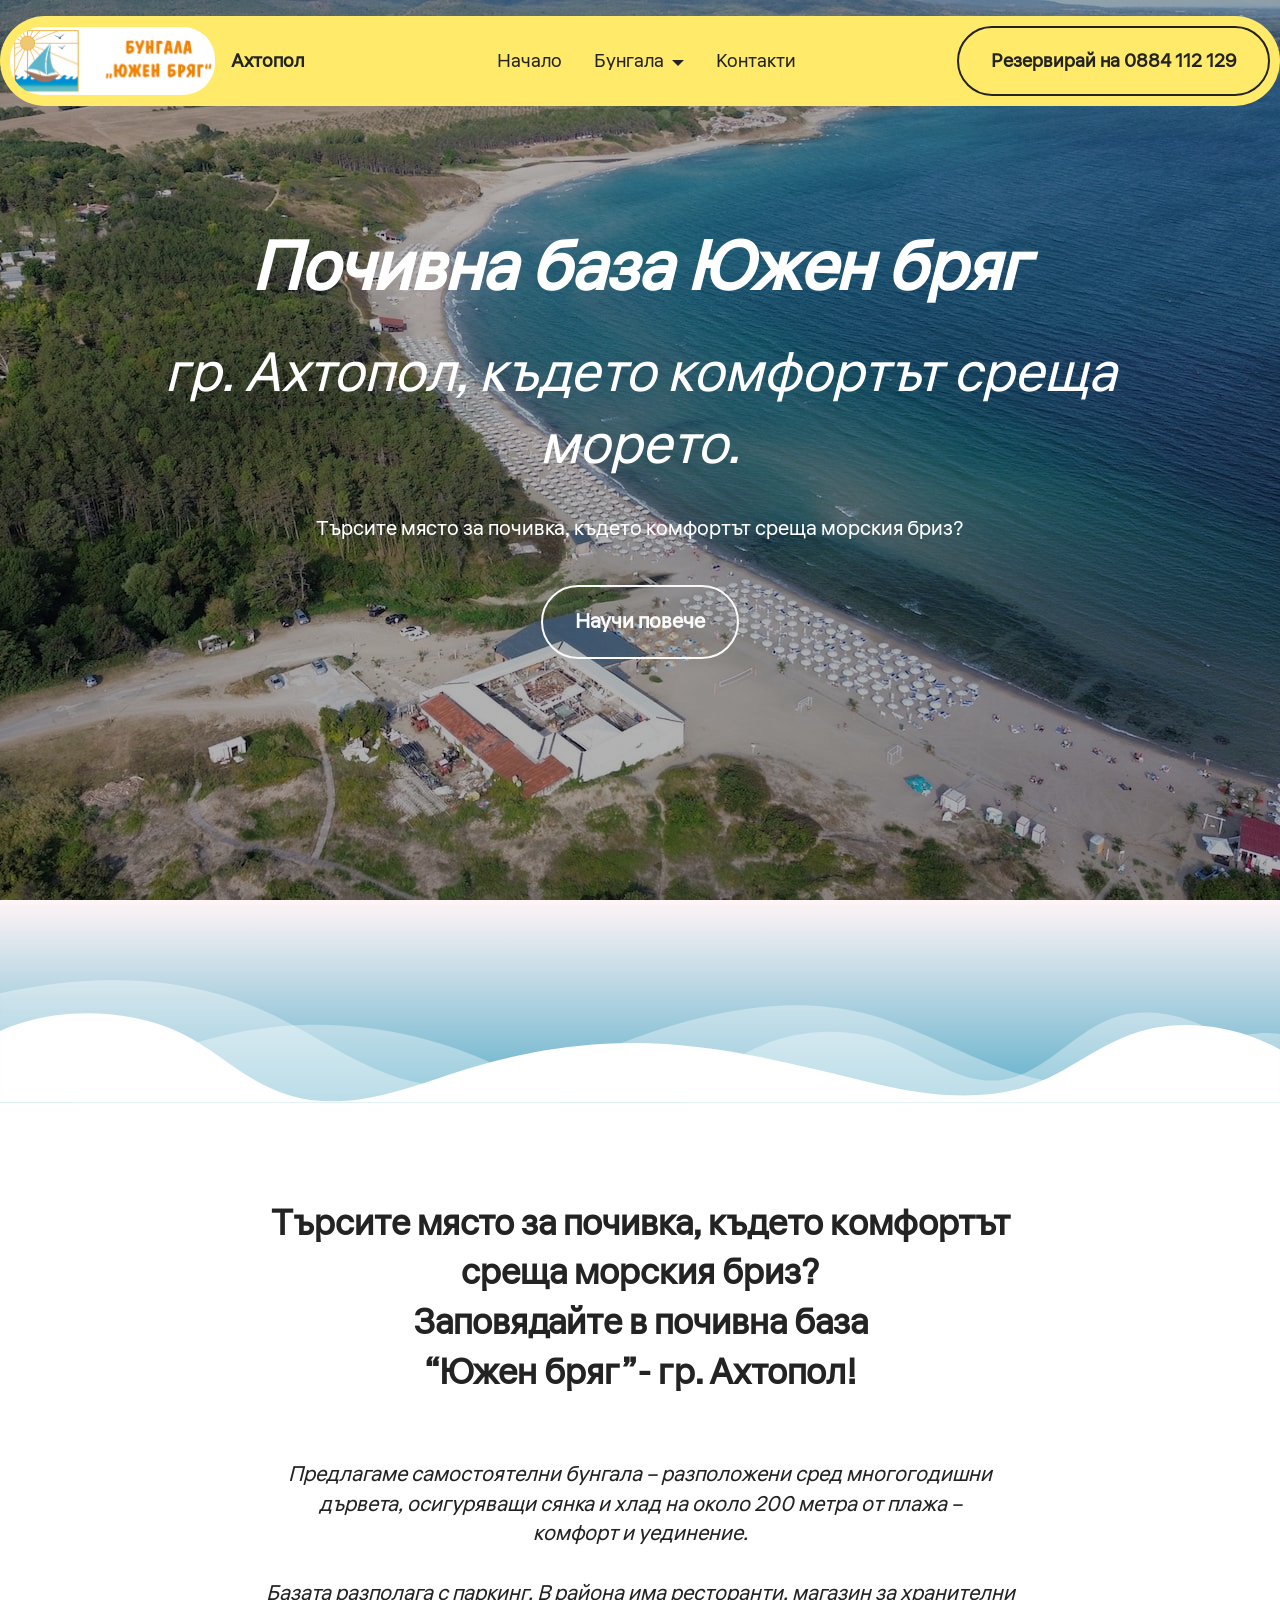
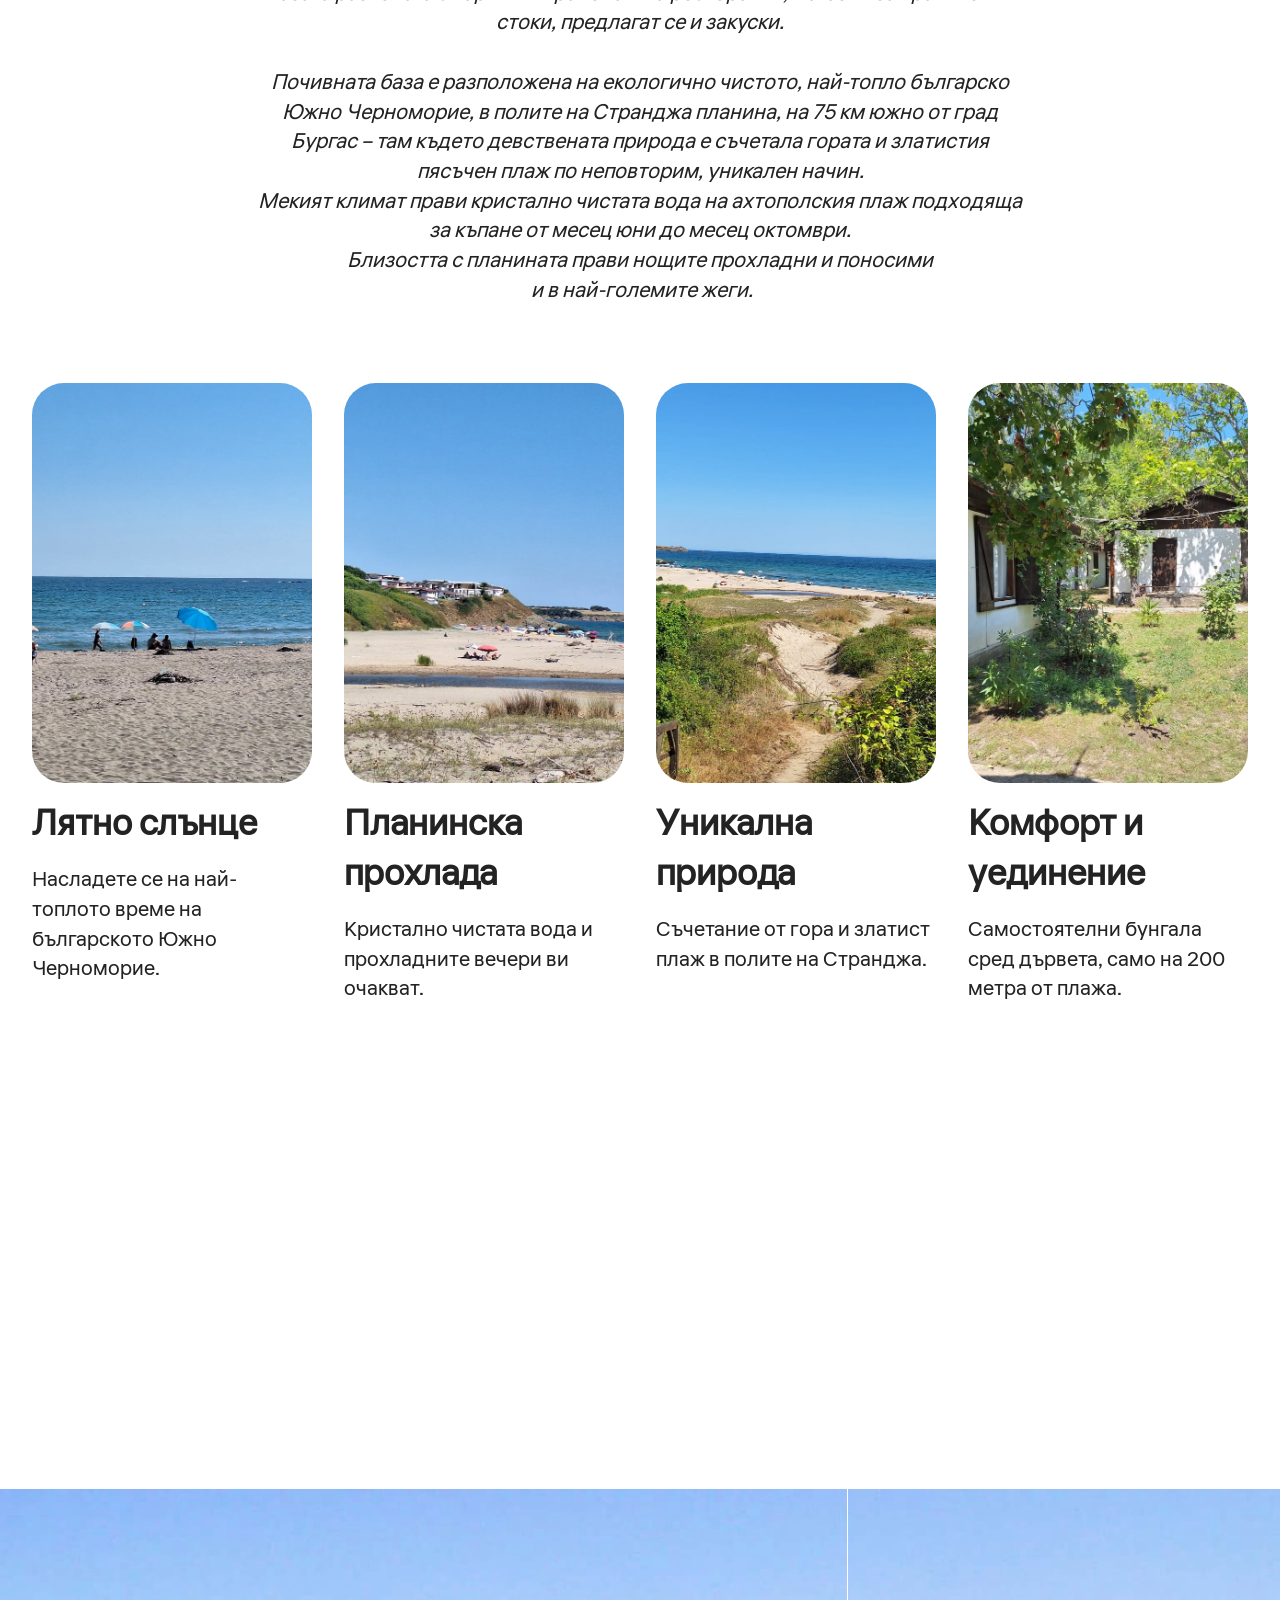
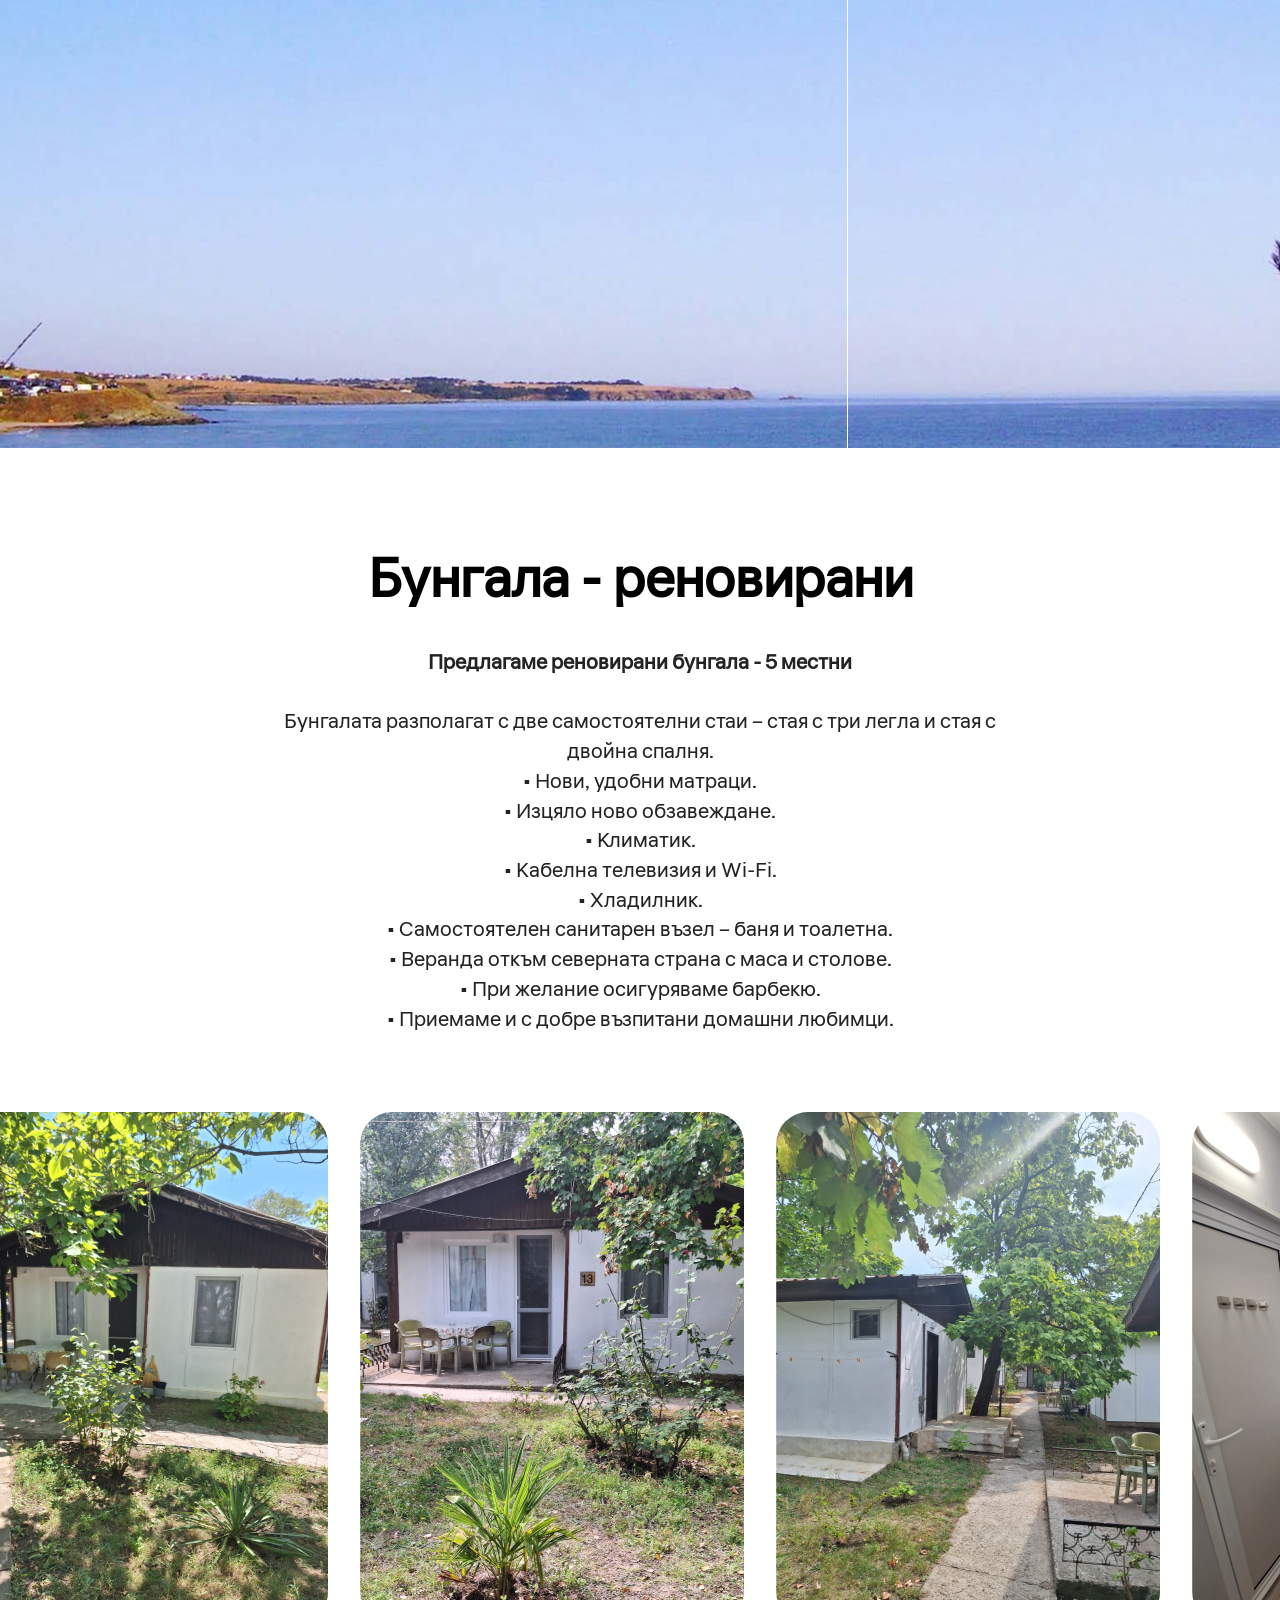
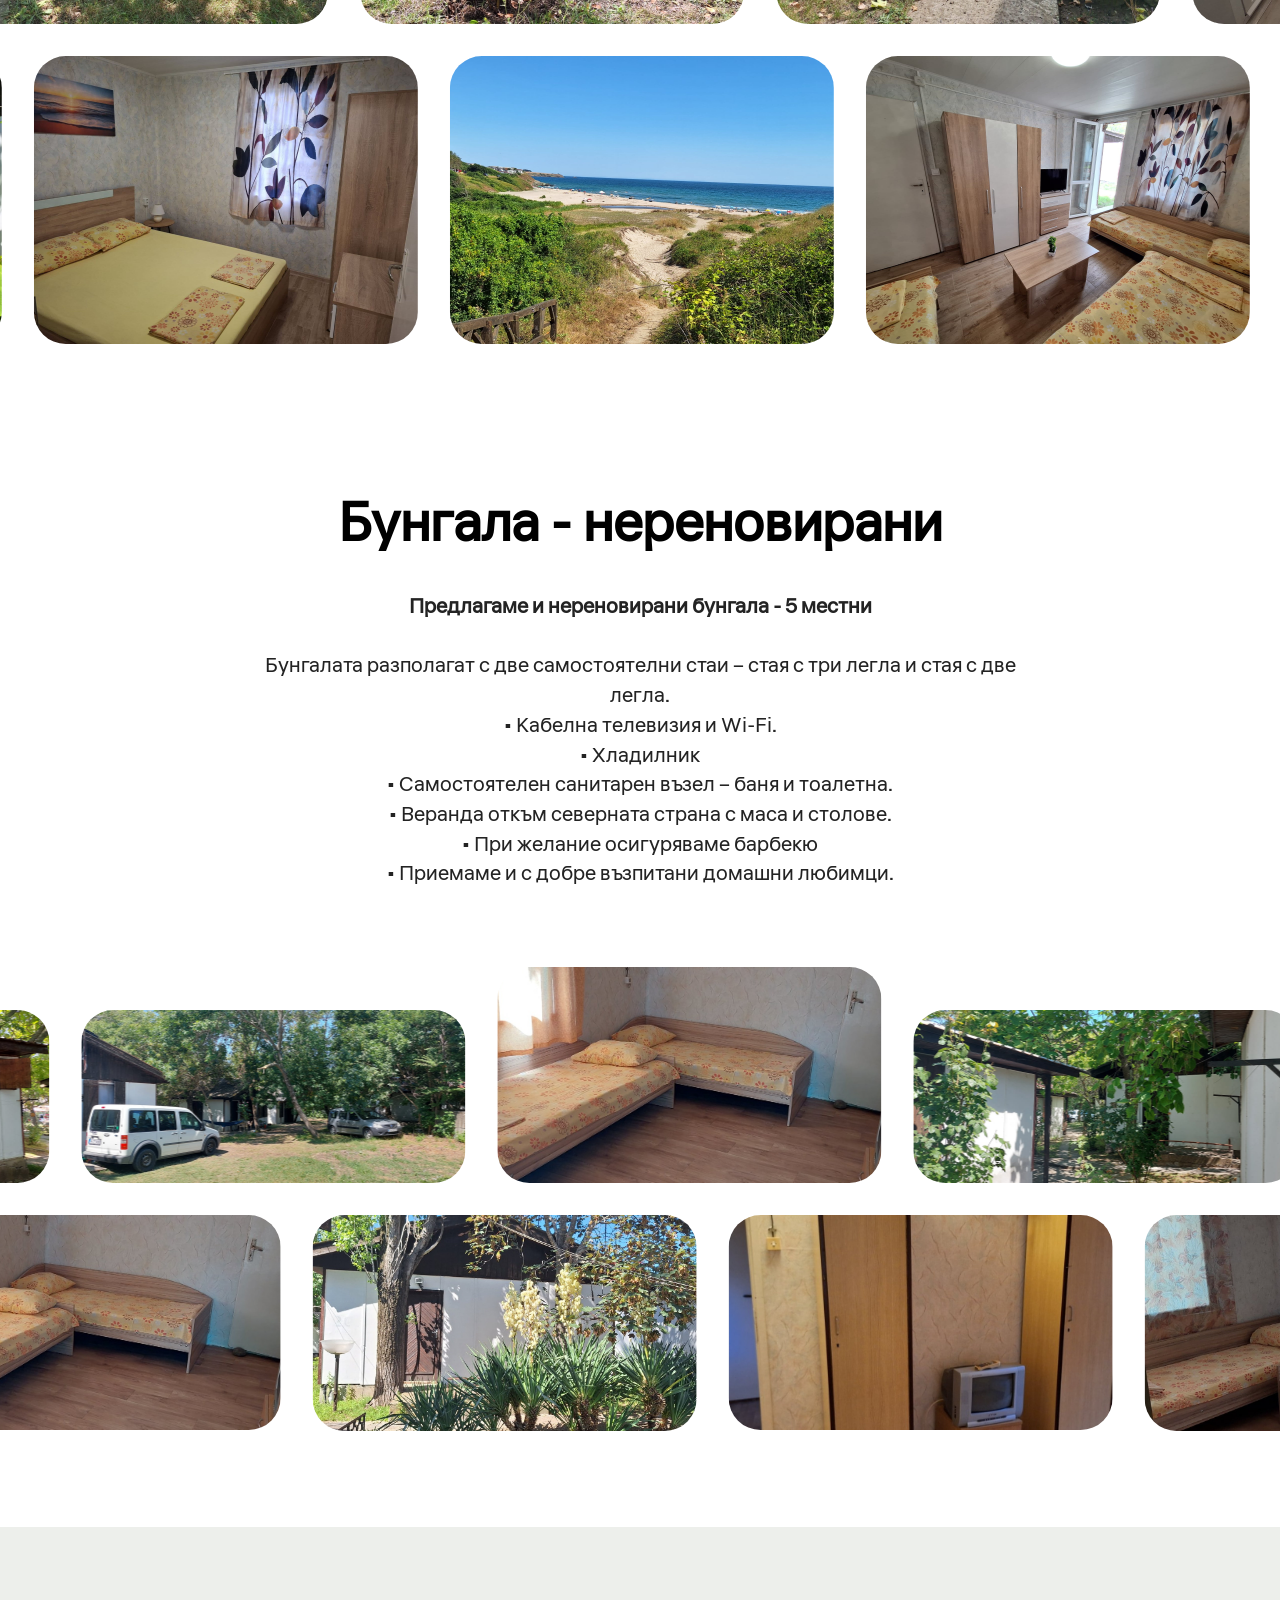
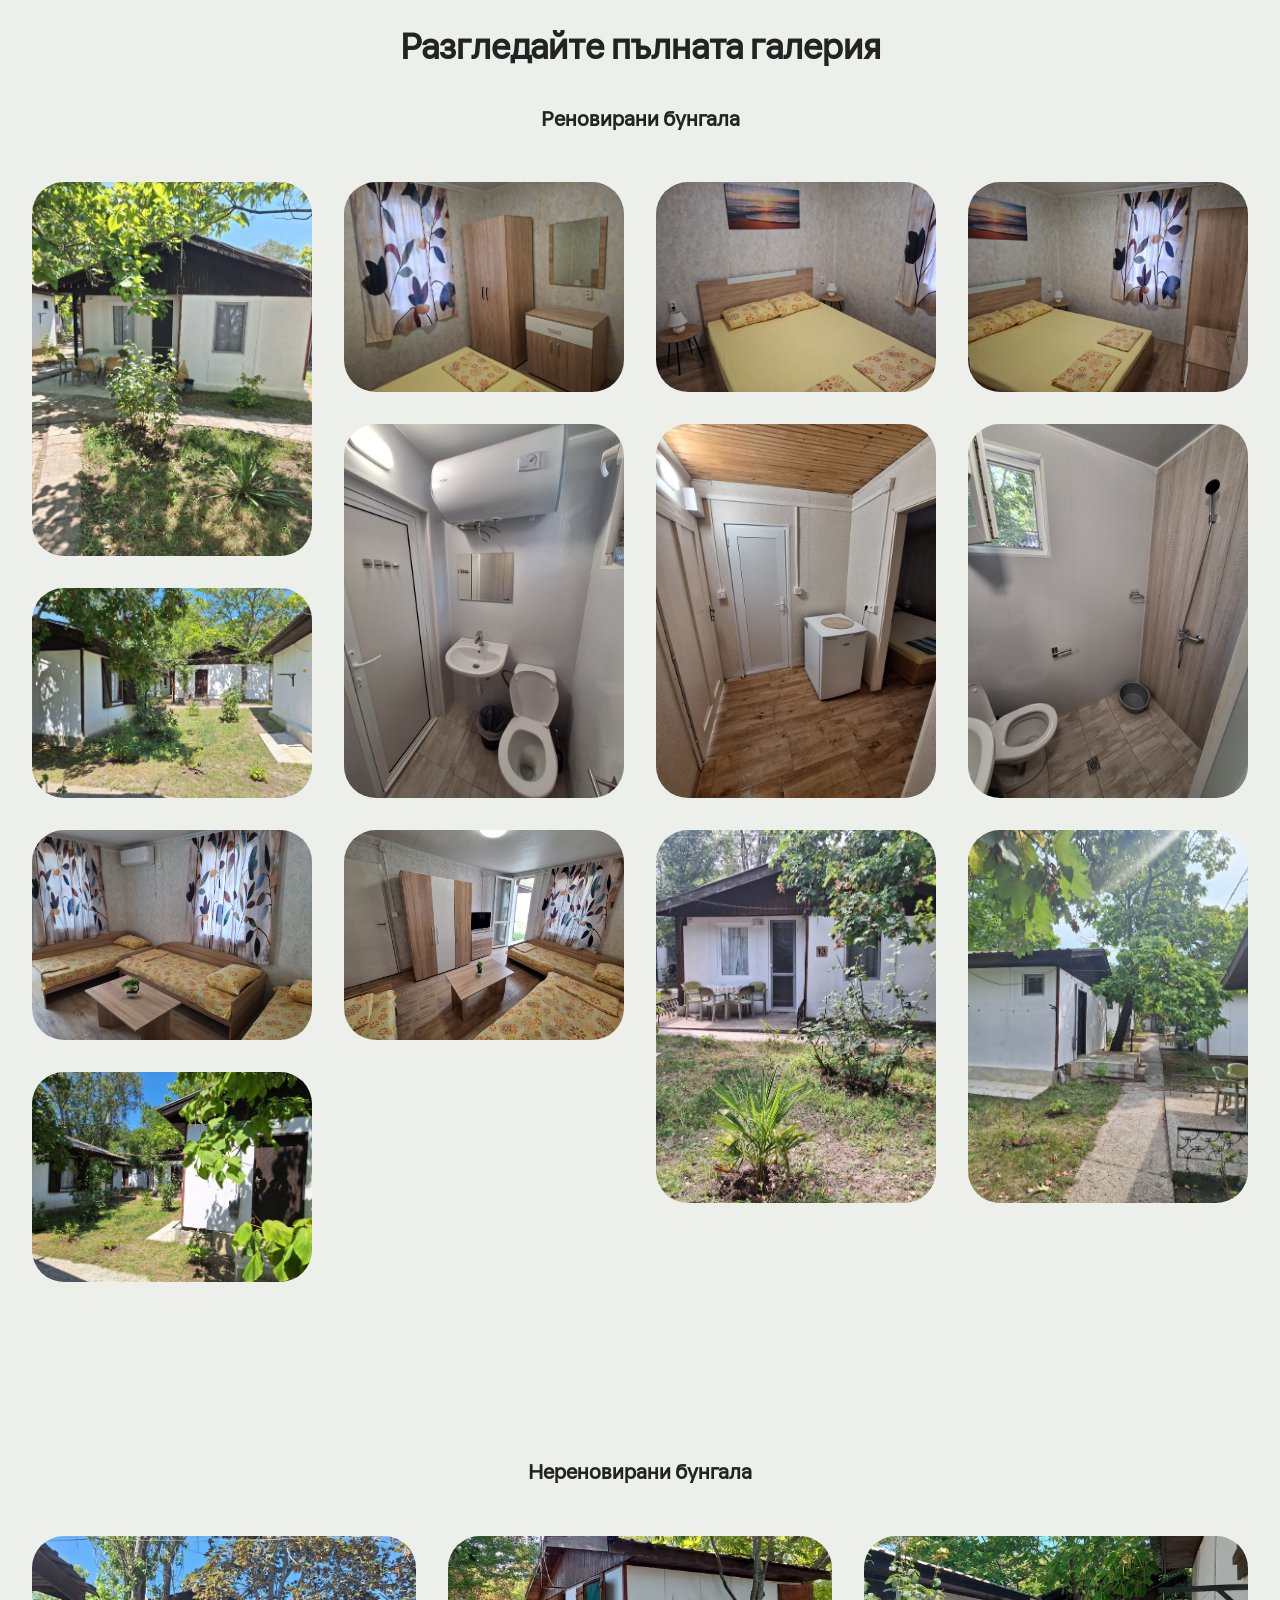
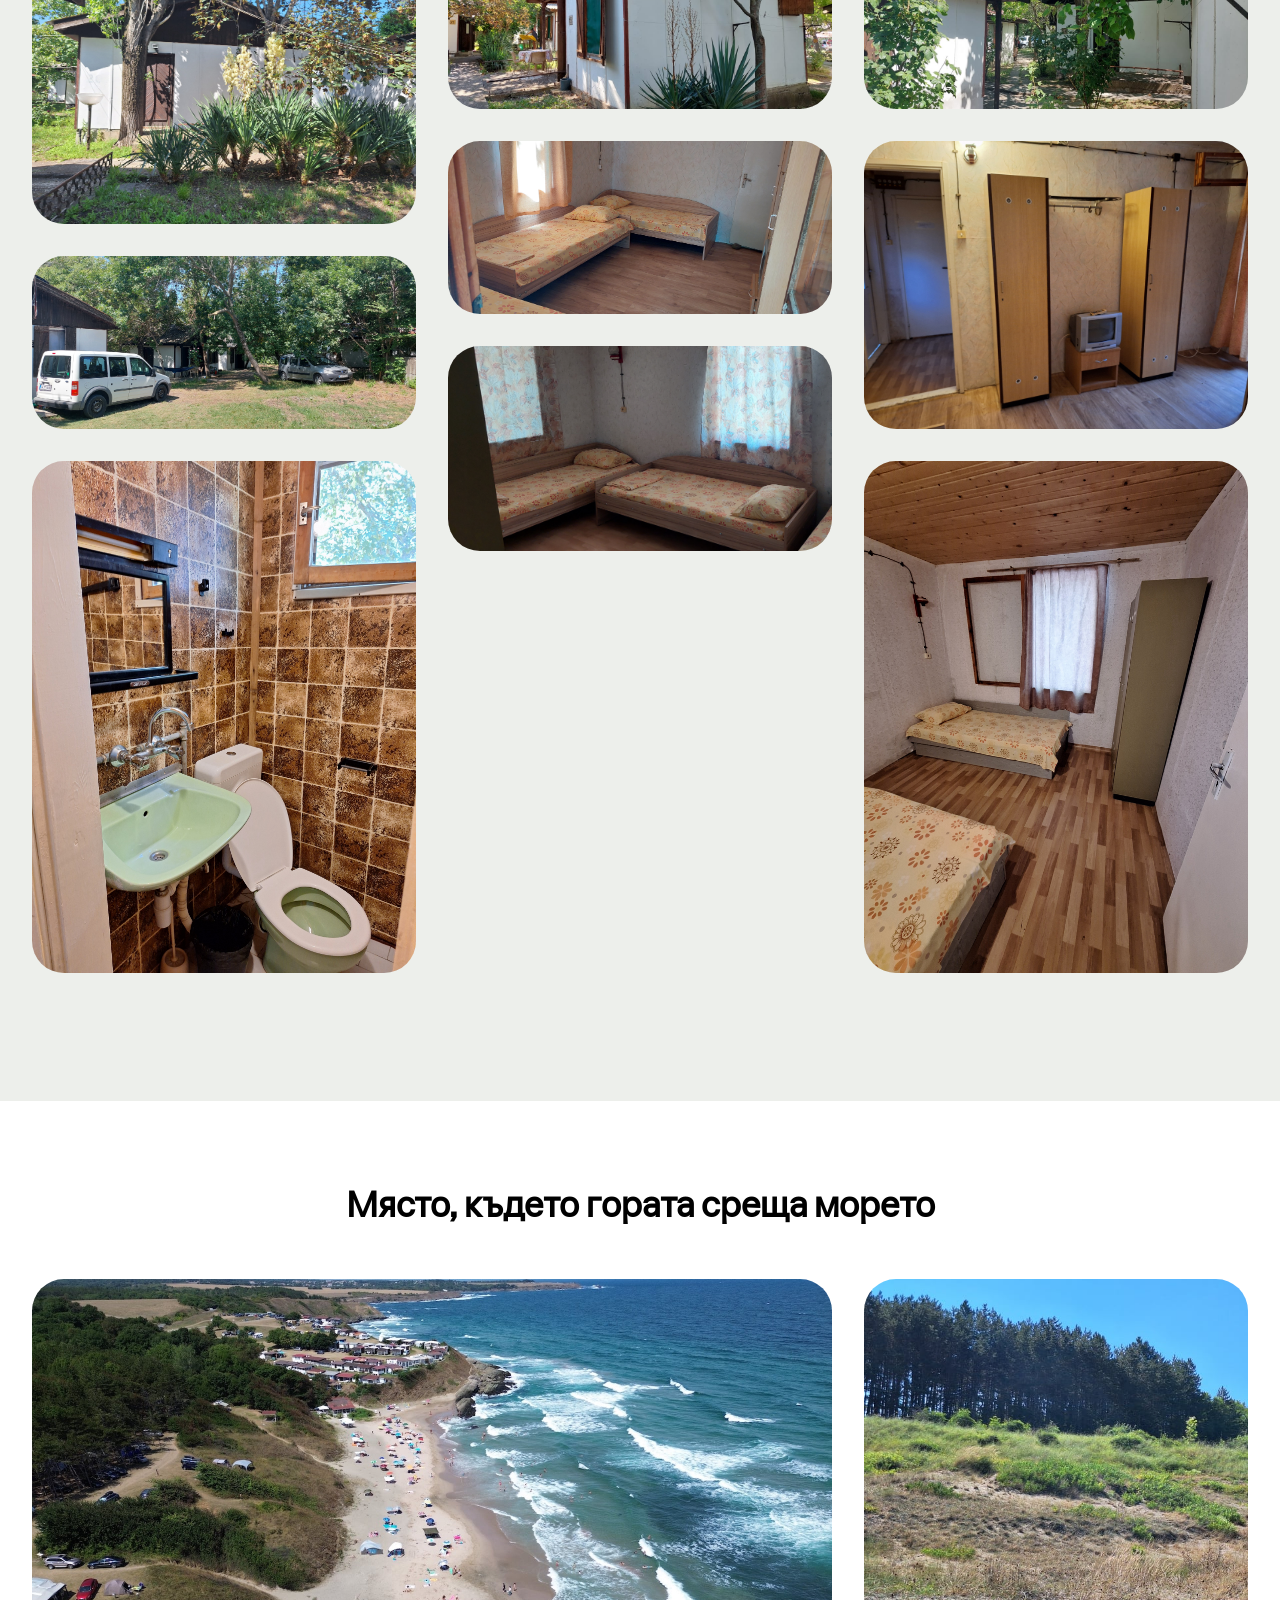
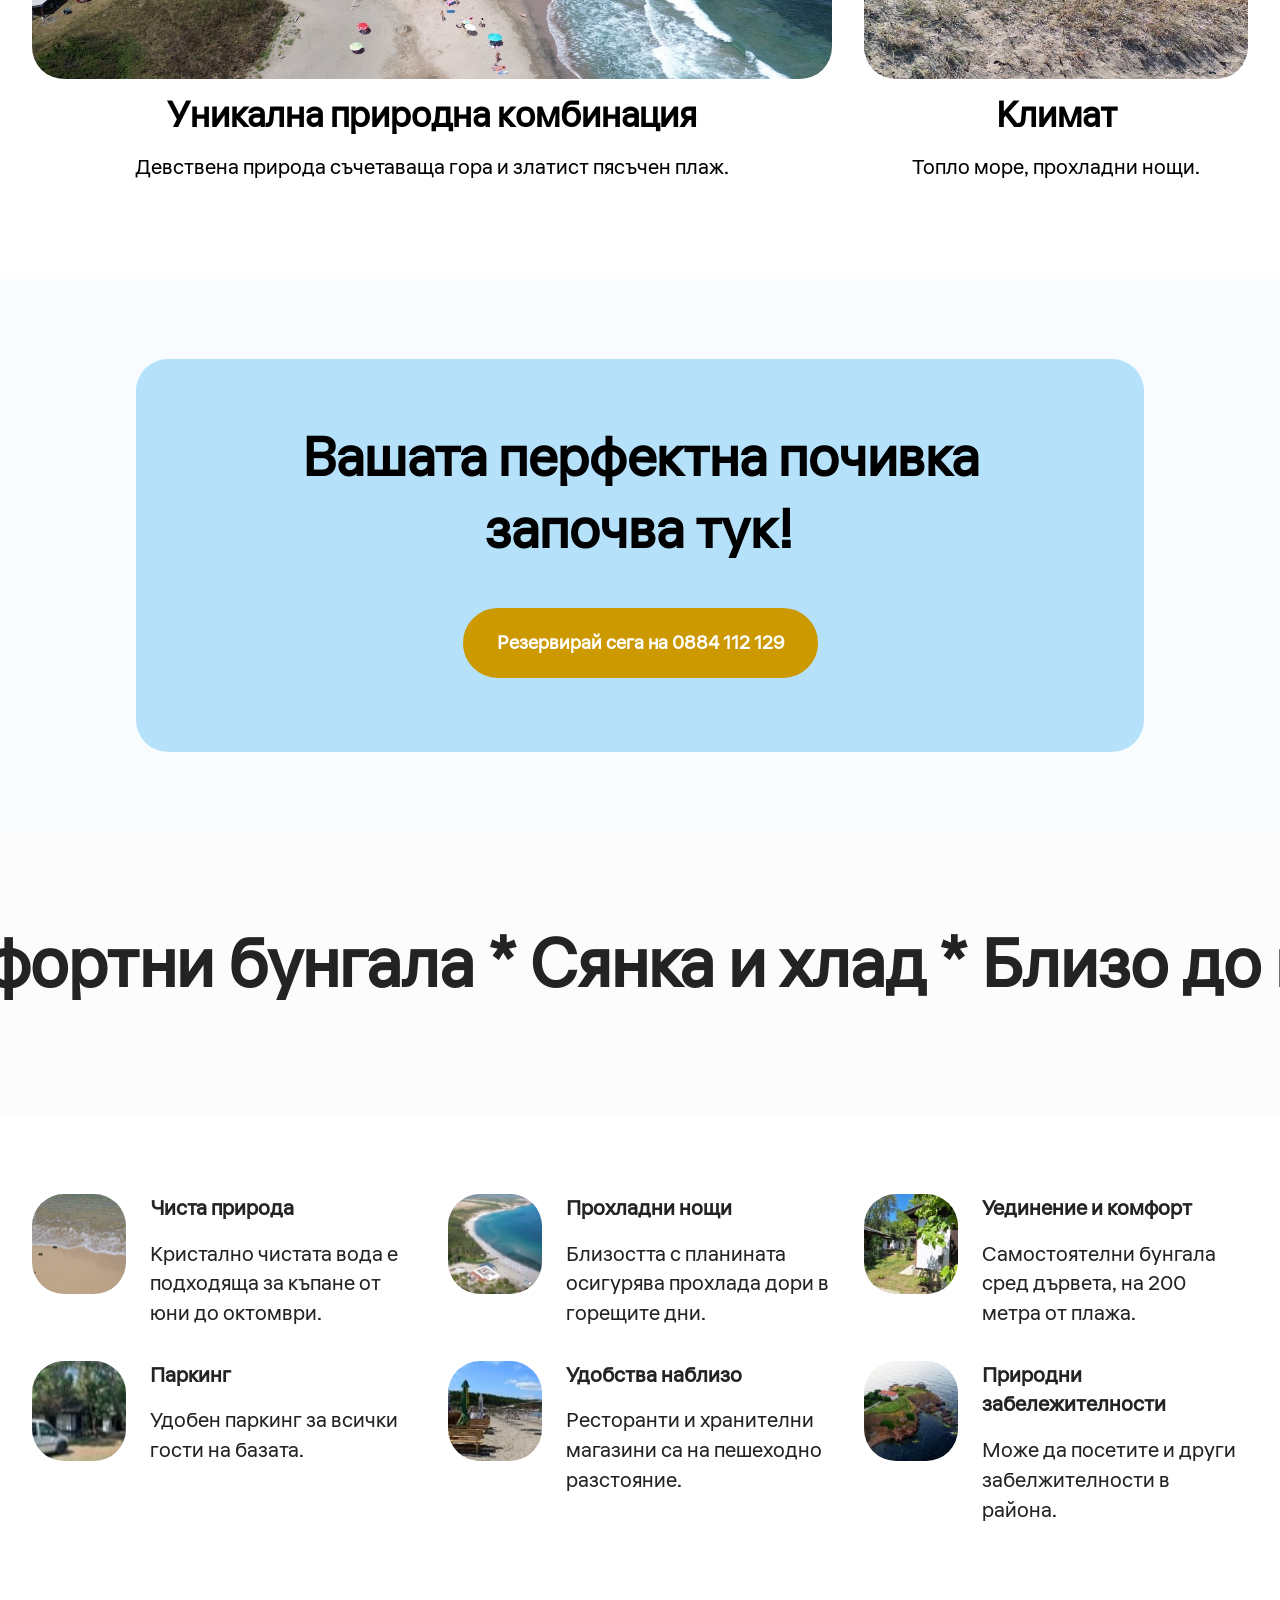
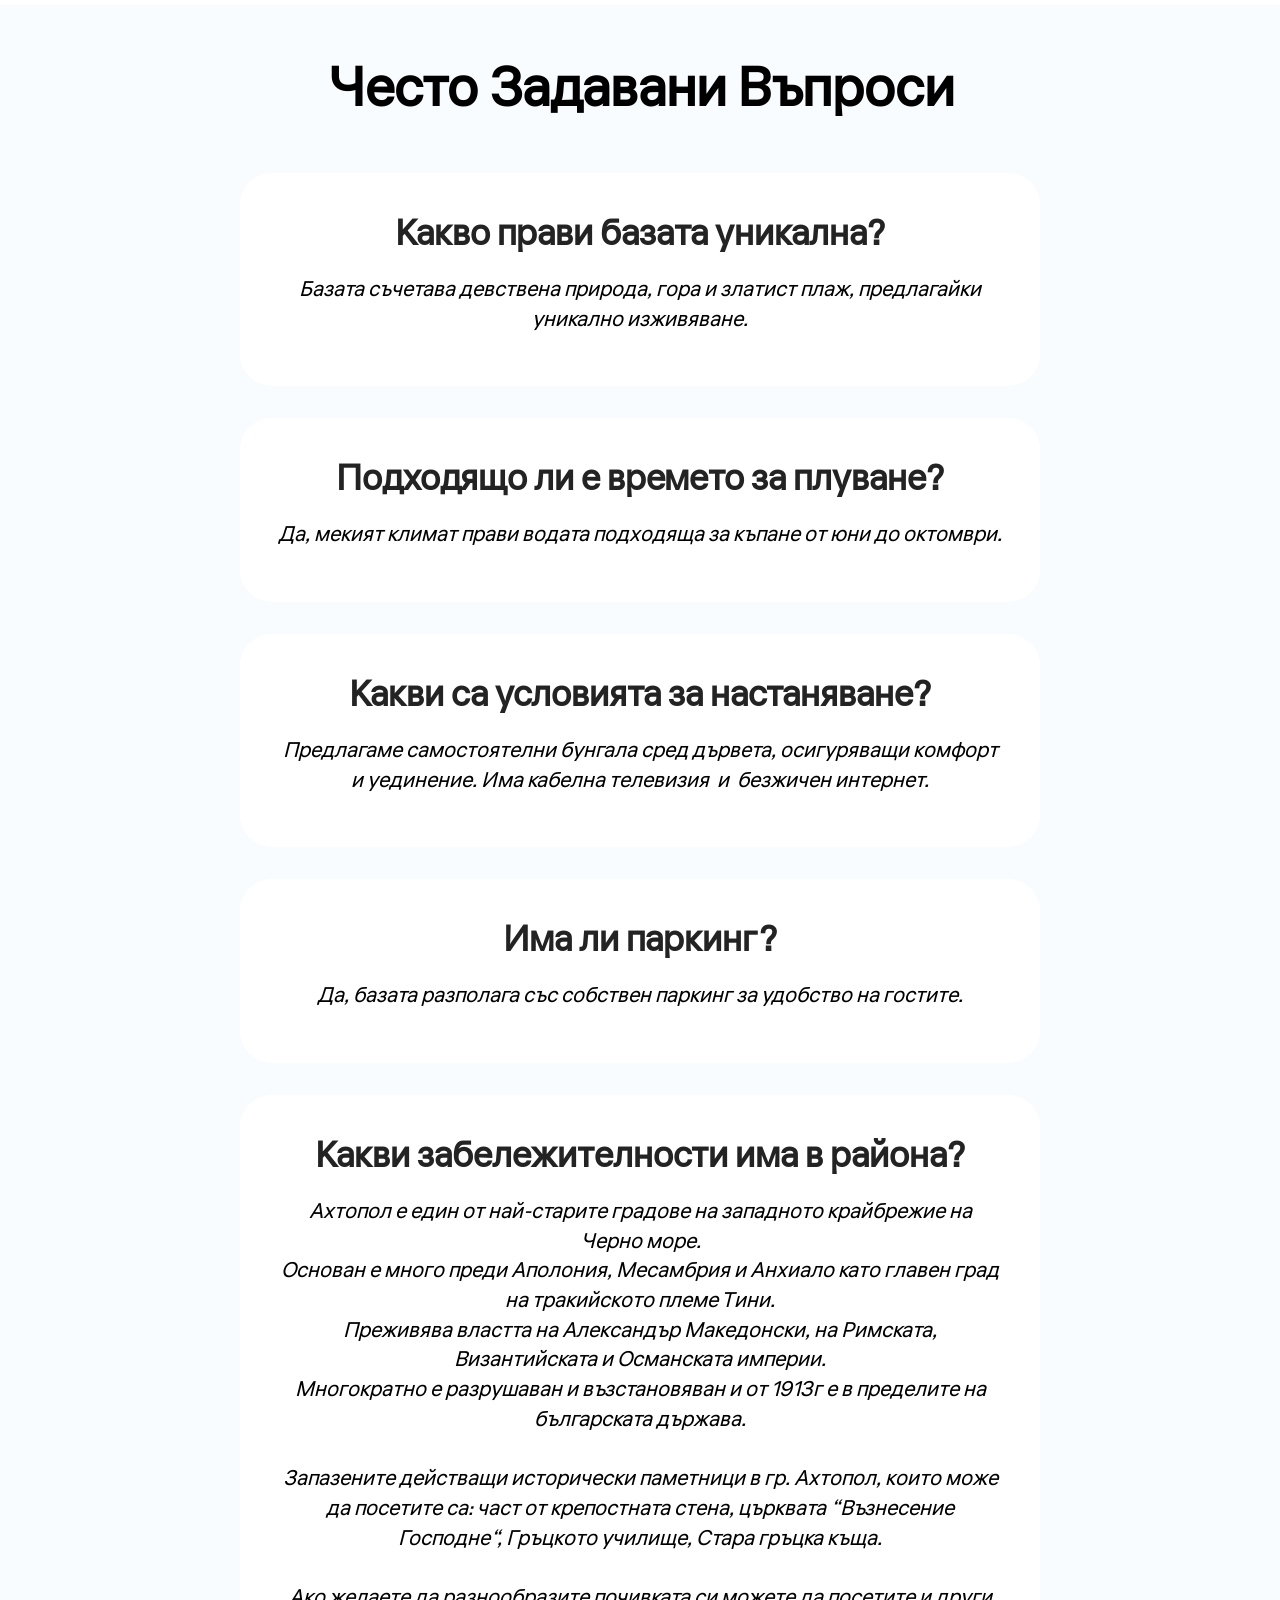
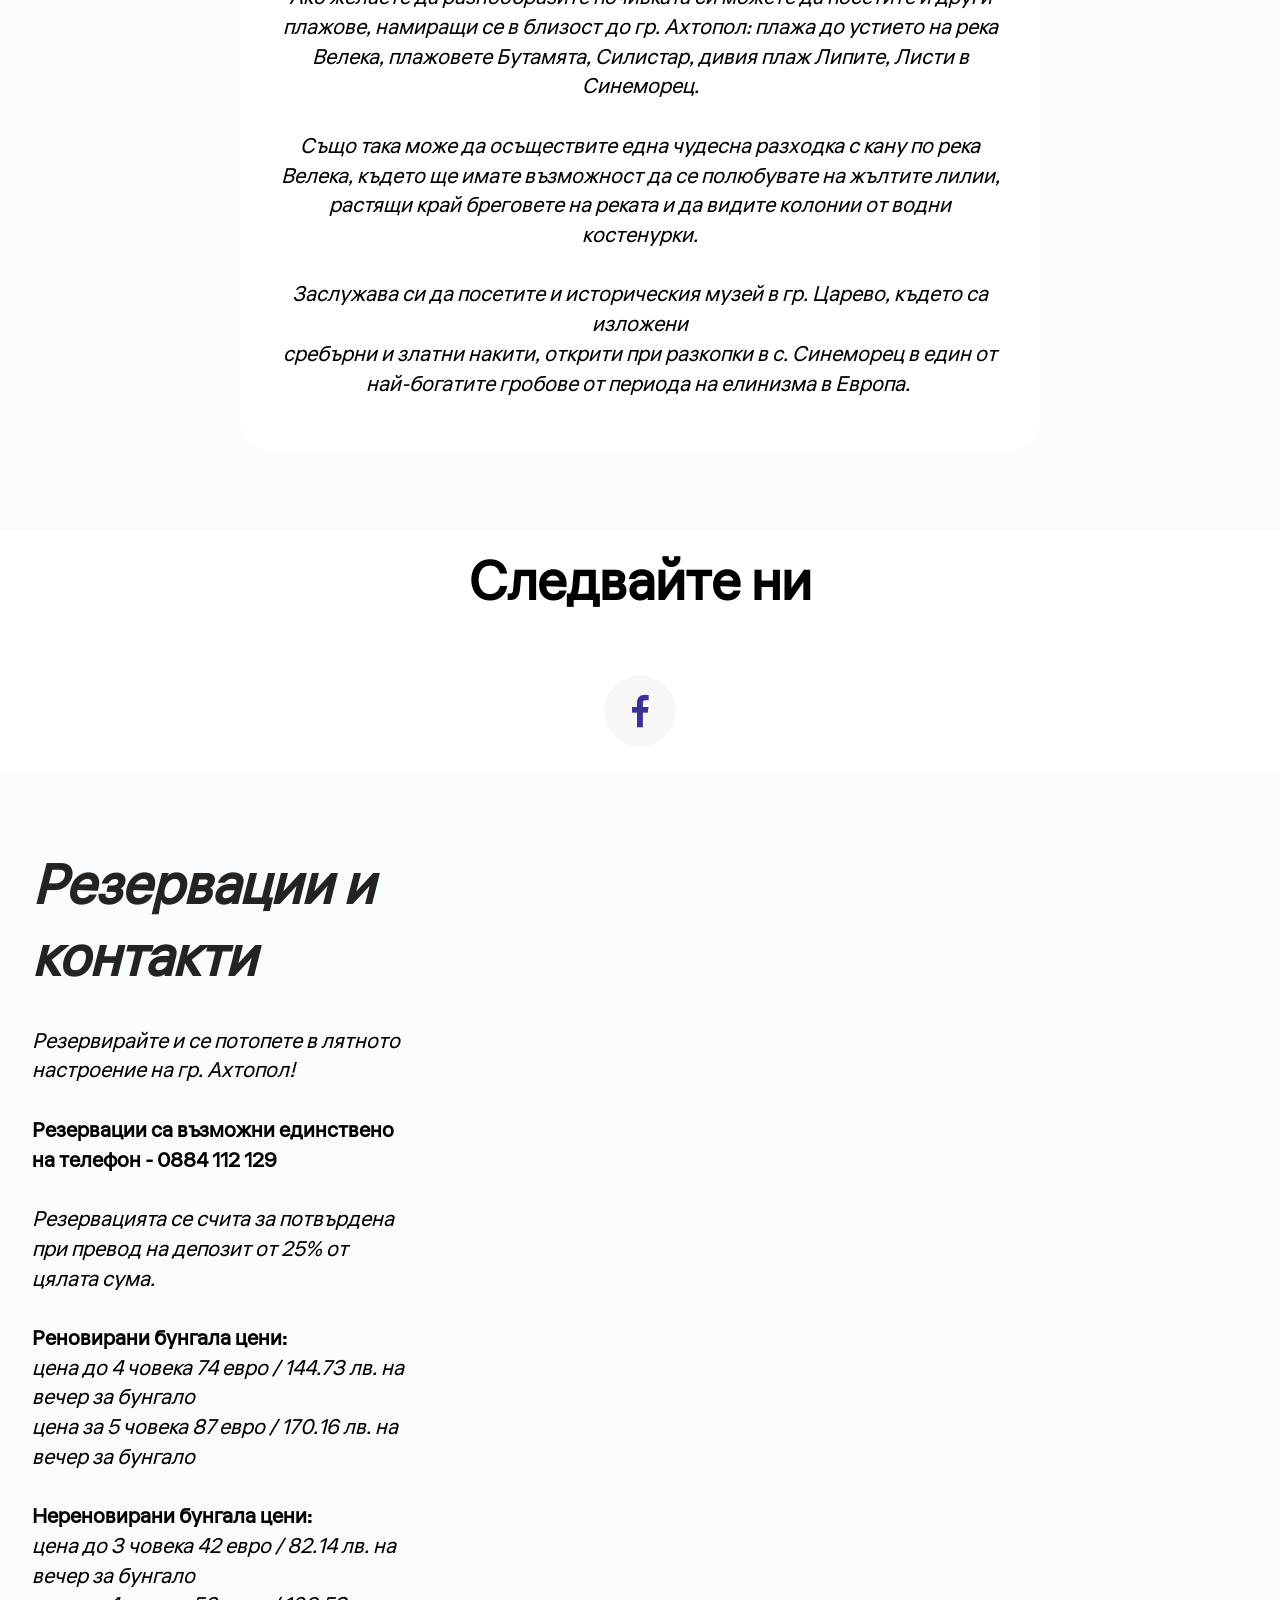
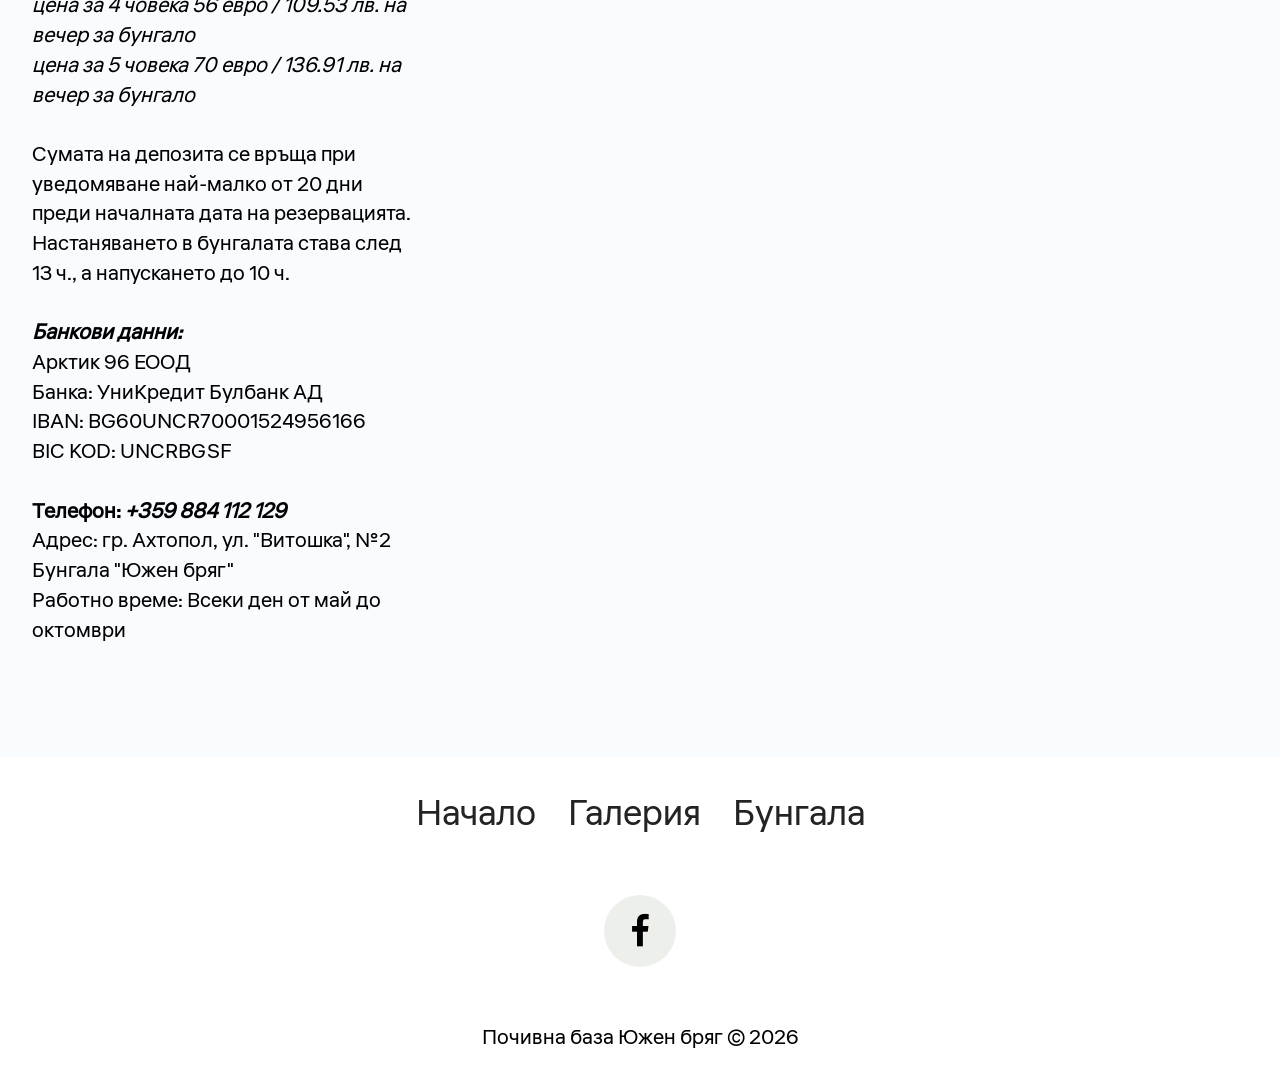
==== commit 68b1b077: "Update and fix index.html" ====
--- a/index.html
+++ b/index.html
@@ -7,7 +7,7 @@
   
   <meta name="viewport" content="width=device-width, initial-scale=1, minimum-scale=1">
   <link rel="shortcut icon" href="assets/images/logo-206x69.png" type="image/x-icon">
-  <meta name="description" content="Почивна база „Южен бряг“ в Ахтопол предлага уютни бунгала на метри от плажа и морета. Насладете се на спокойна почивка сред гора и море на южното Черноморие. Насладете се на комфорт, морски бриз и екологично чиста природа. Идеално съчетание на гора и златист плаж. Бунгала сред дървета на двеста 200 метра от плажа и морето.">
+  <meta name="description" content="Почивна база „Южен бряг“ в Ахтопол предлага уютни бунгала на метри от плажа и морето. Насладете се на спокойна почивка сред гора и море на южното Черноморие. Насладете се на комфорт, морски бриз и екологично чиста природа. Идеално съчетание на гора и златист плаж. Бунгала сред дървета на двеста 200 метра от плажа и морето.">
   
   
   <title>Бунгала Ахтопол до плажа – Почивна база "Южен бряг"</title>
@@ -907,12 +907,12 @@
           <p class="mbr-section-subtitle mbr-fonts-style mt-0 mb-4 display-7"><em>Резервирайте и се потопете в лятното настроение на гр. Ахтопол!</em><br>
 <br><strong>Резервации са възможни единствено на телефон - 0884 112 129</strong><br>
 <br><em>Резервацията се счита за потвърдена при превод на депозит от 25% от цялата сума.</em><br>
-<br><strong>Реновирани бунгала:</strong><br><em>до 4 човека 74 евро / 144.73 лв. на вечер за бунгало
-<br>за 5 човека 87 евро / 170.16 лв. на вечер за бунгало<br></em>
-<br><strong>Нереновирани бунгала:
-</strong><br><em>до 3 човека 42 евро / 82.14 лв. на вечер за бунгало
-<br>за 4 човека 56 евро / 109.53 лв. на вечер за бунгало
-<br>за 5 човека 70 евро / 136.91 лв. на вечер за бунгало
+<br><strong>Реновирани бунгала цени:</strong><br><em>цена до 4 човека 74 евро / 144.73 лв. на вечер за бунгало
+<br>цена за 5 човека 87 евро / 170.16 лв. на вечер за бунгало<br></em>
+<br><strong>Нереновирани бунгала цени:
+</strong><br><em>цена до 3 човека 42 евро / 82.14 лв. на вечер за бунгало
+<br>цена за 4 човека 56 евро / 109.53 лв. на вечер за бунгало
+<br>цена за 5 човека 70 евро / 136.91 лв. на вечер за бунгало
 </em><br>
 <br>Сумата на депозита се връща при уведомяване най-малко от 20 дни преди началната дата на резервацията.<br>Настаняването в бунгалата става след 13 ч., а напускането до 10 ч.<br>
 <br><strong><em>Банкови данни:</em></strong><br>Арктик 96 ЕООД
@@ -975,4 +975,4 @@
   
   
 </body>
-</html>+</html>
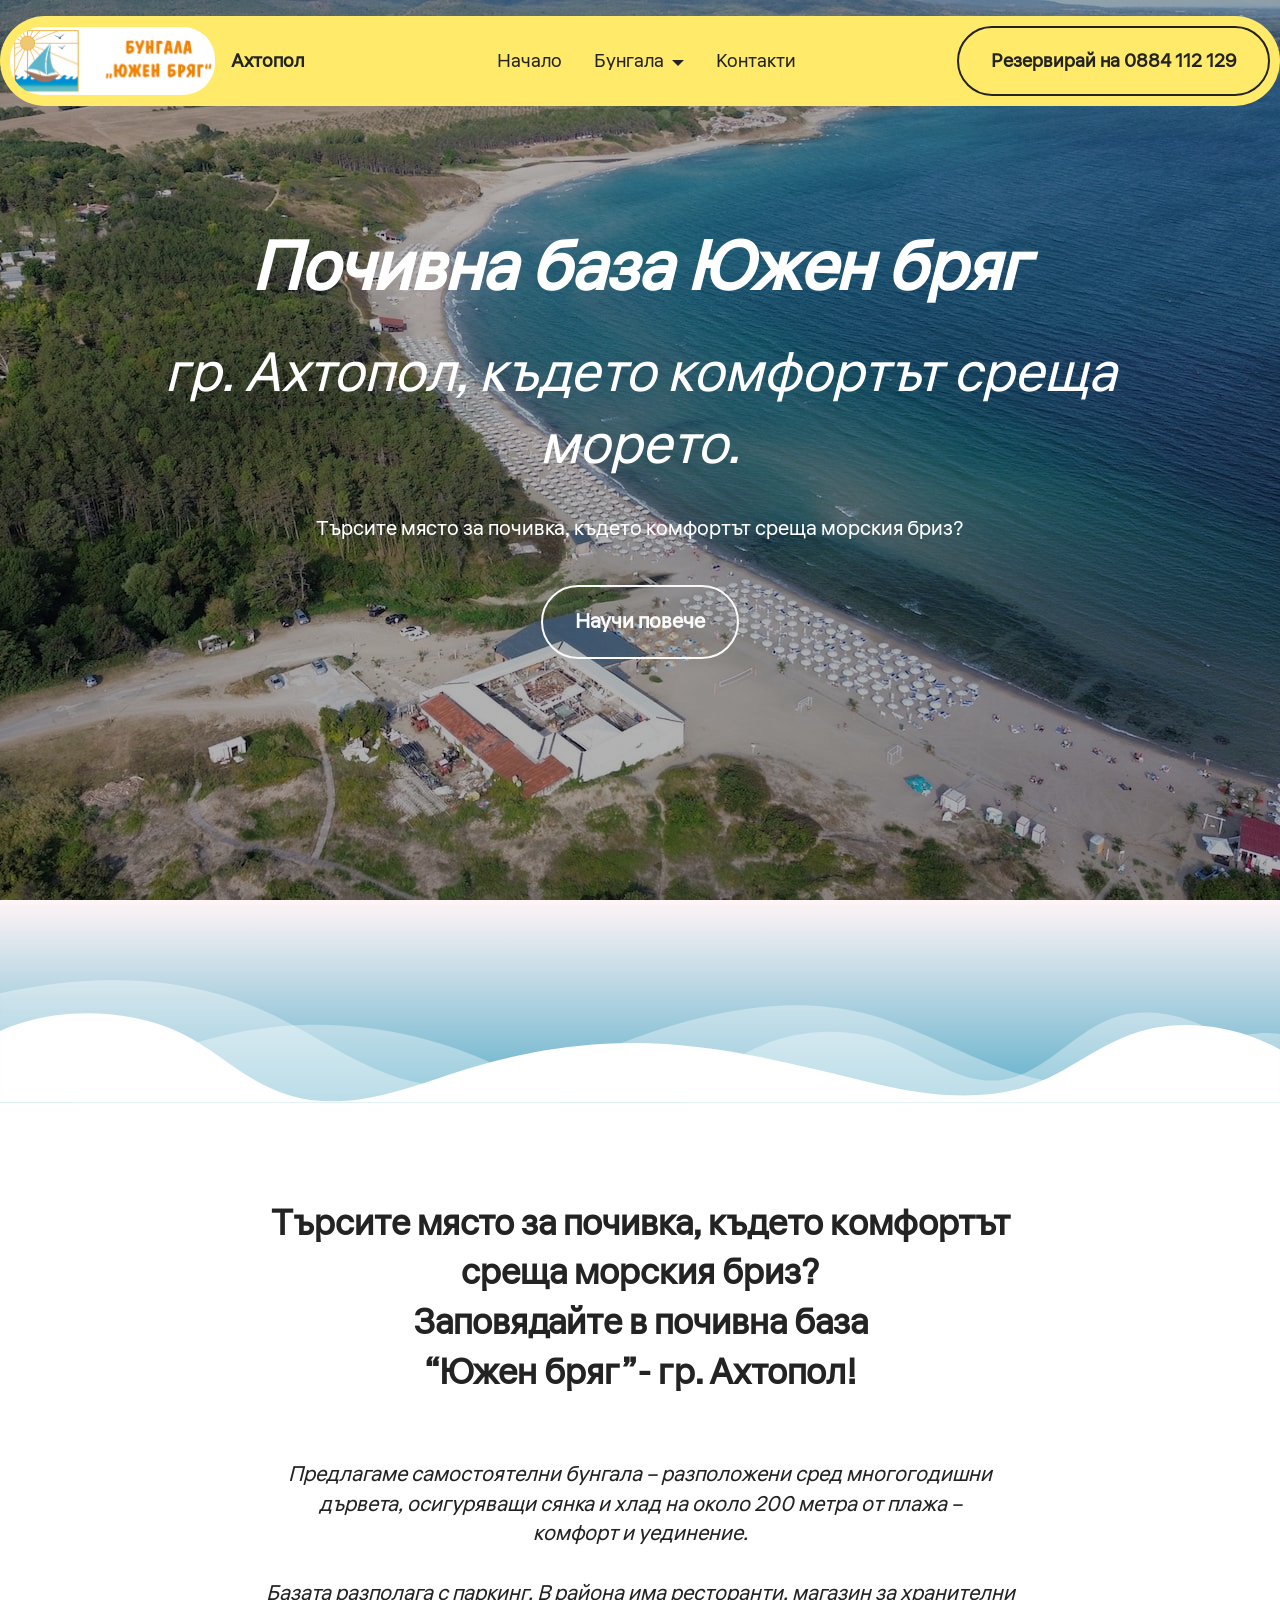
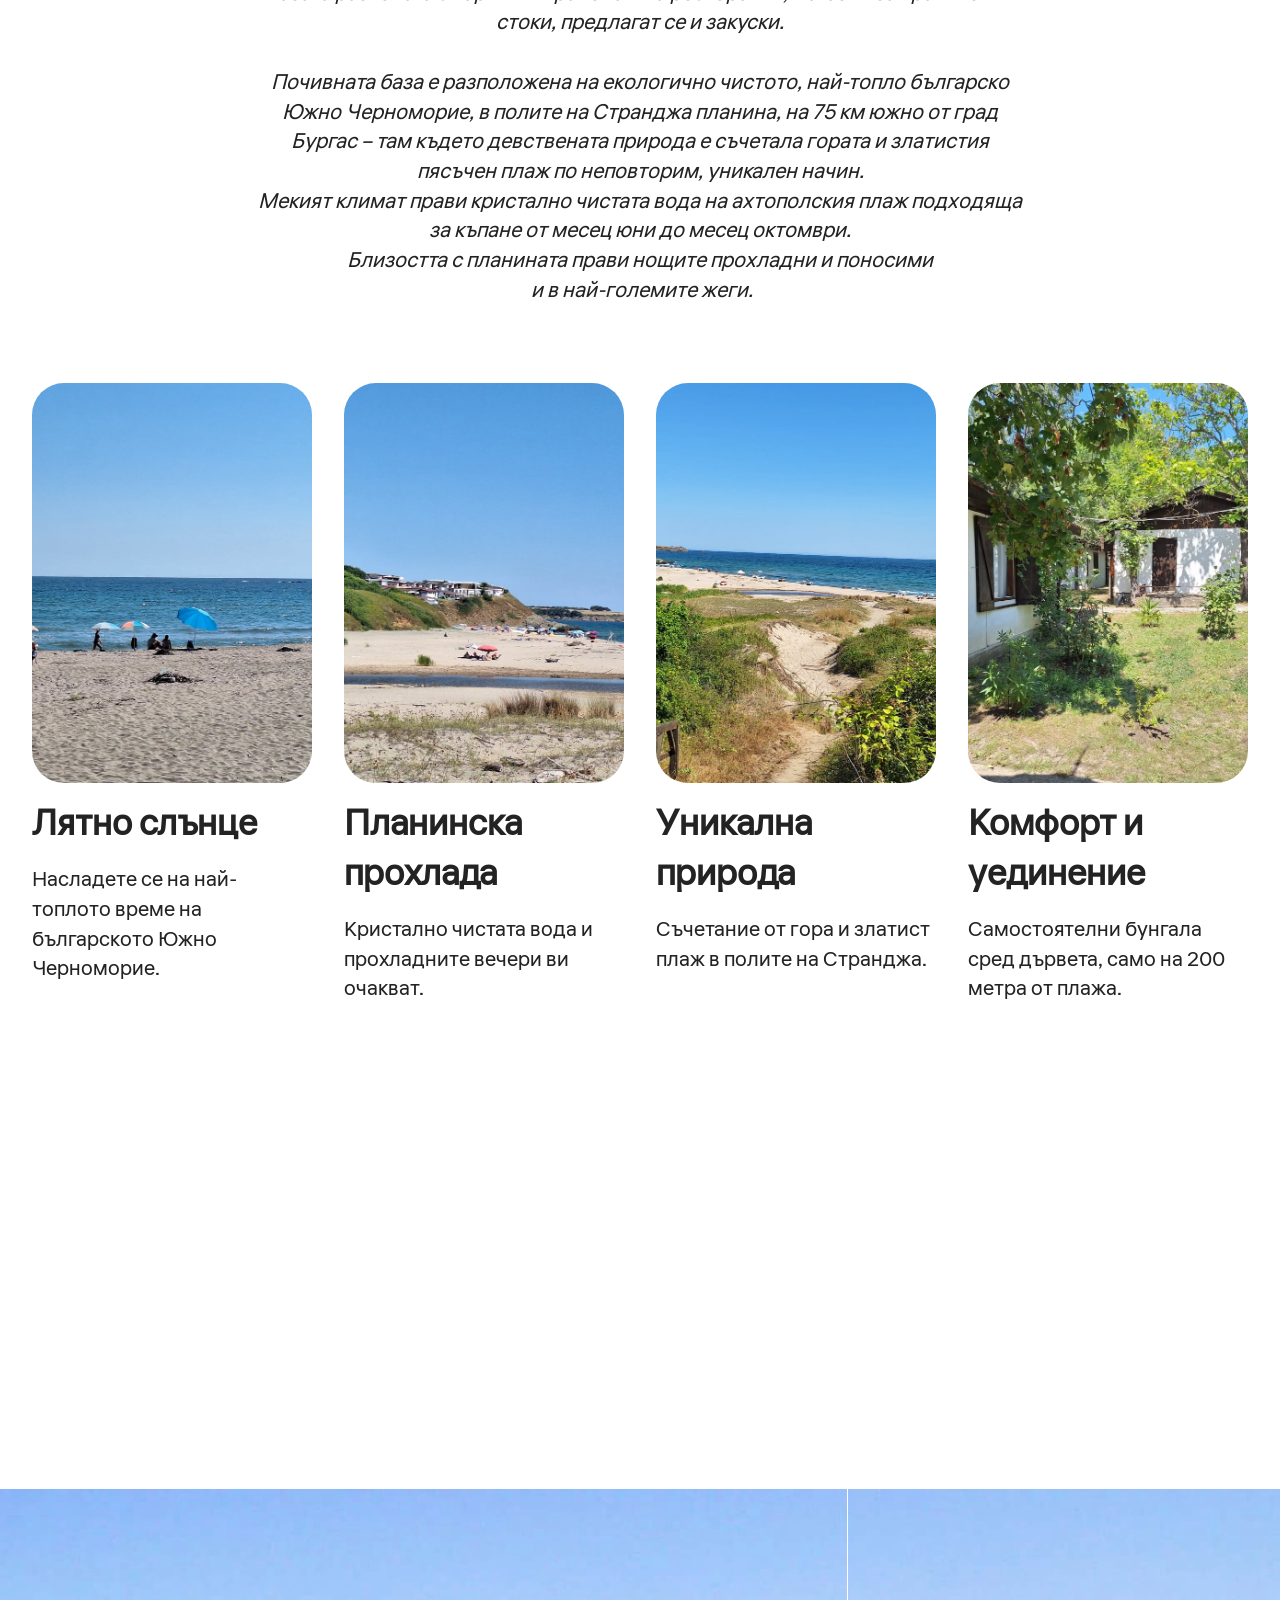
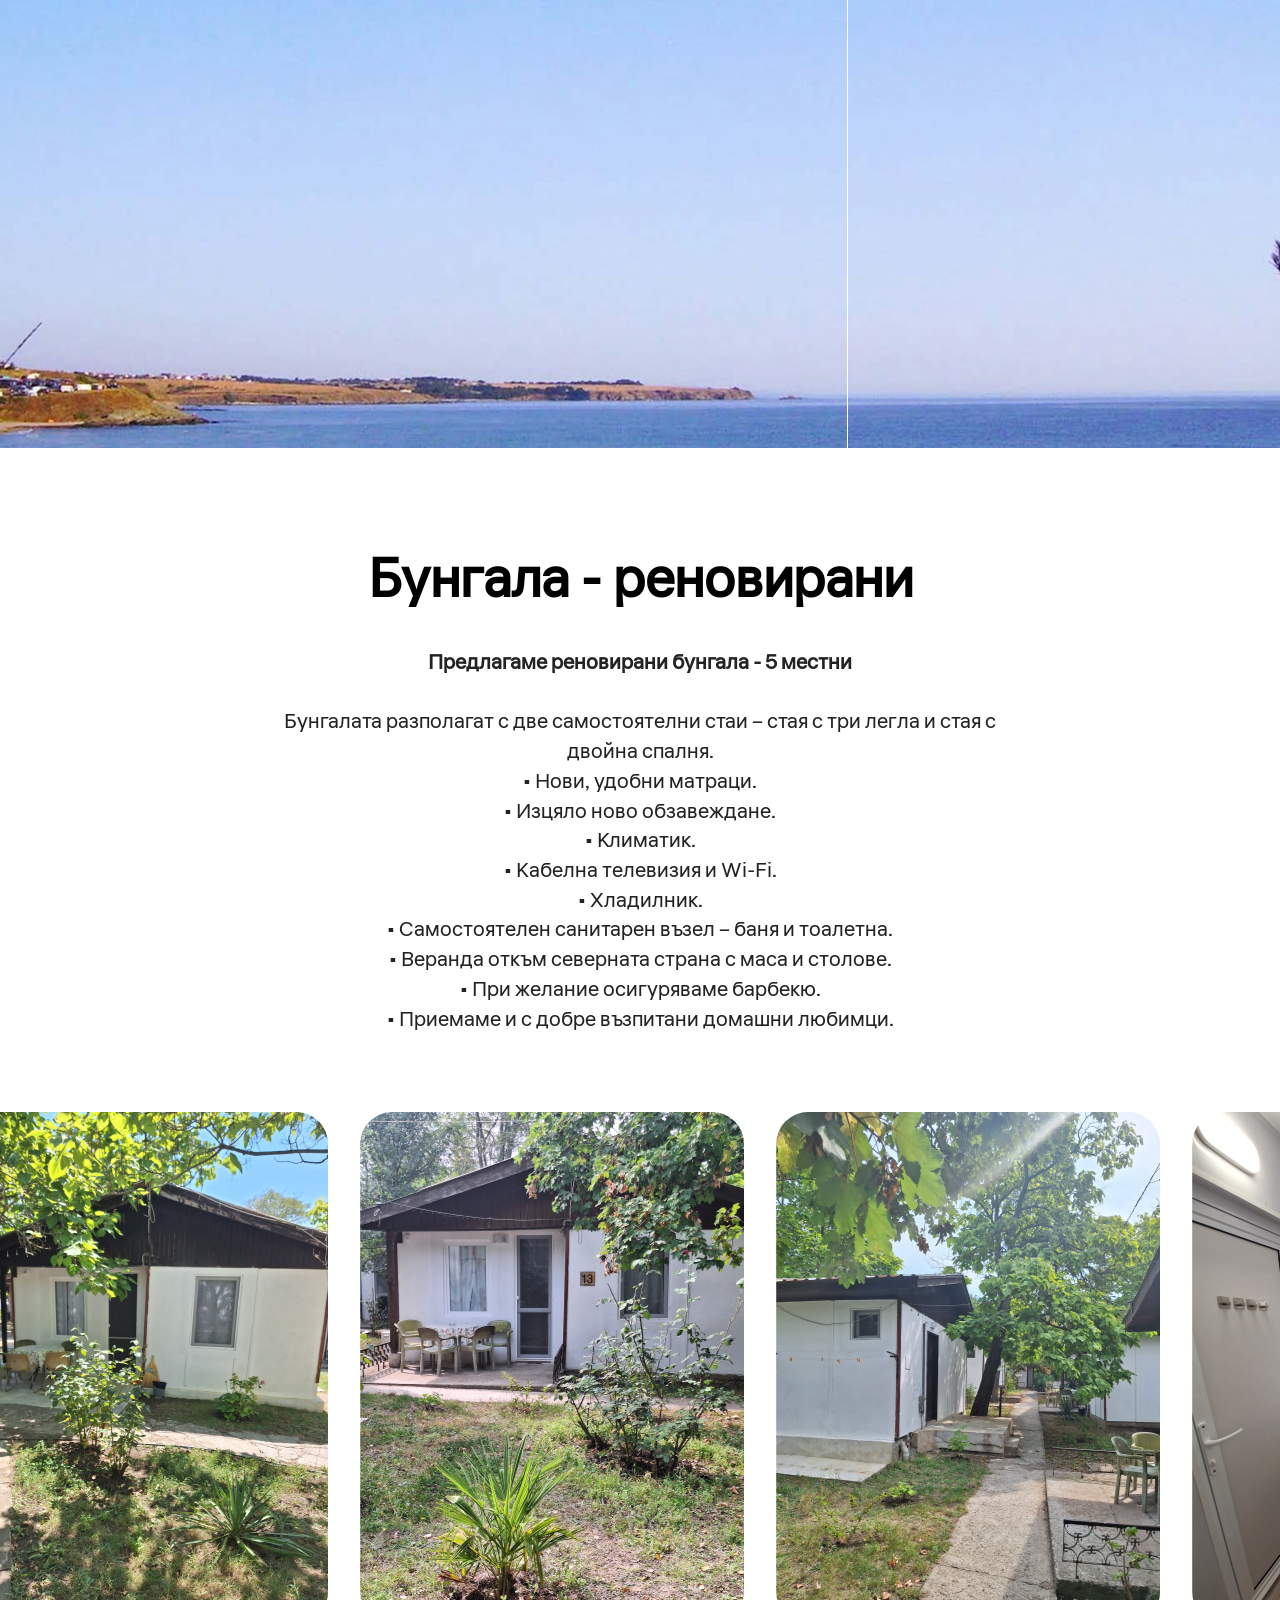
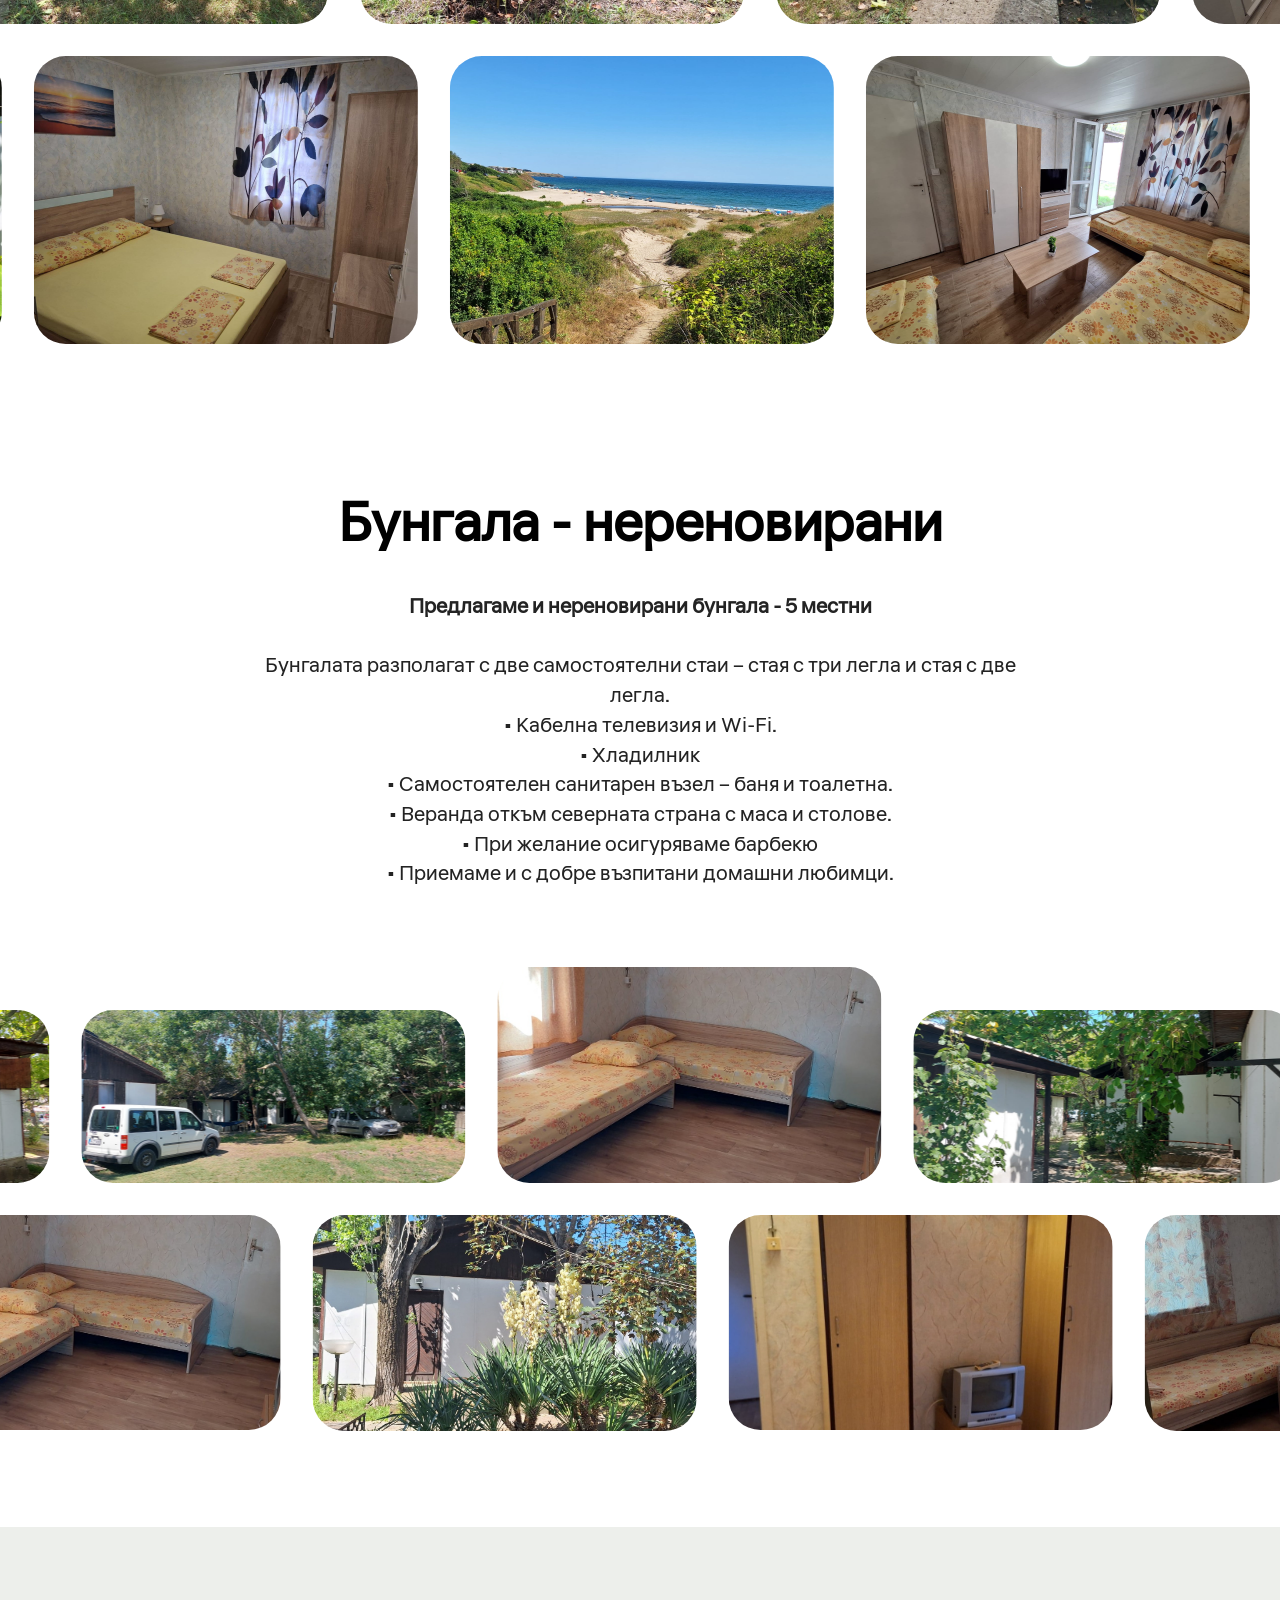
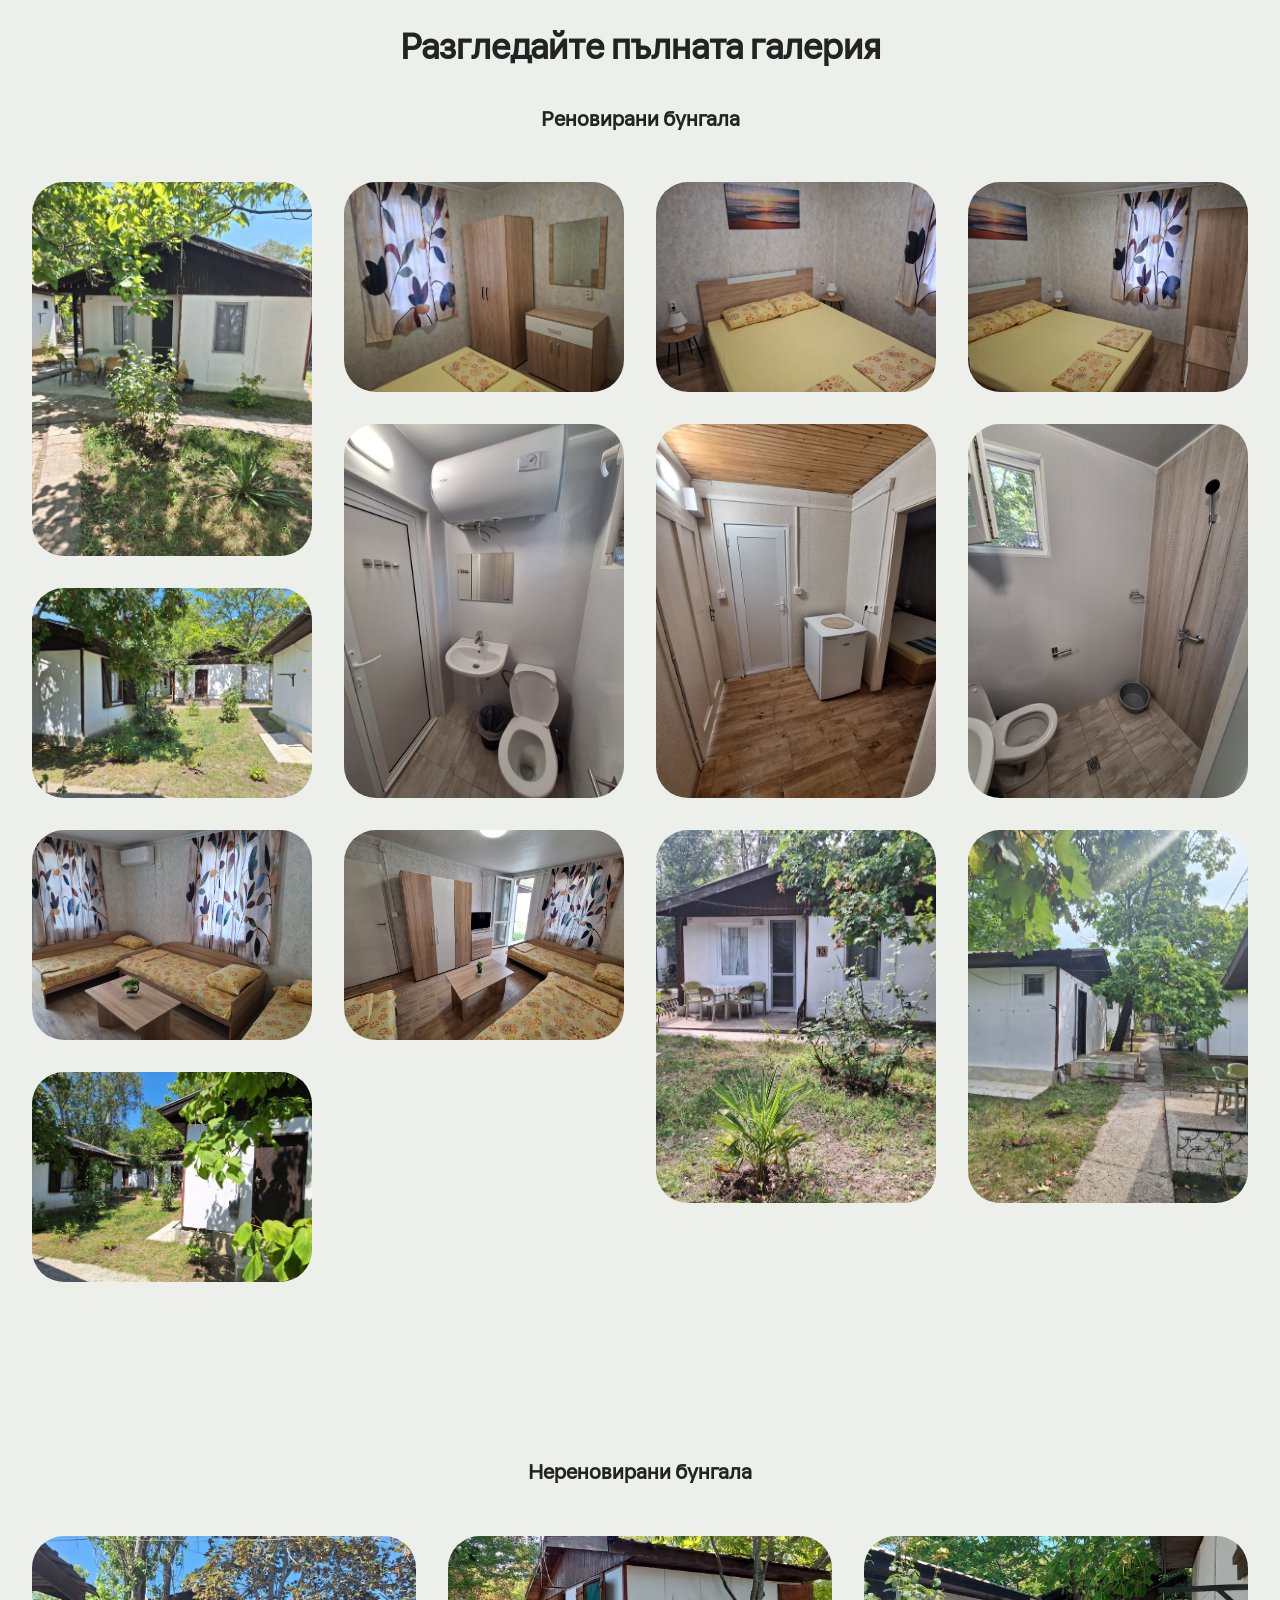
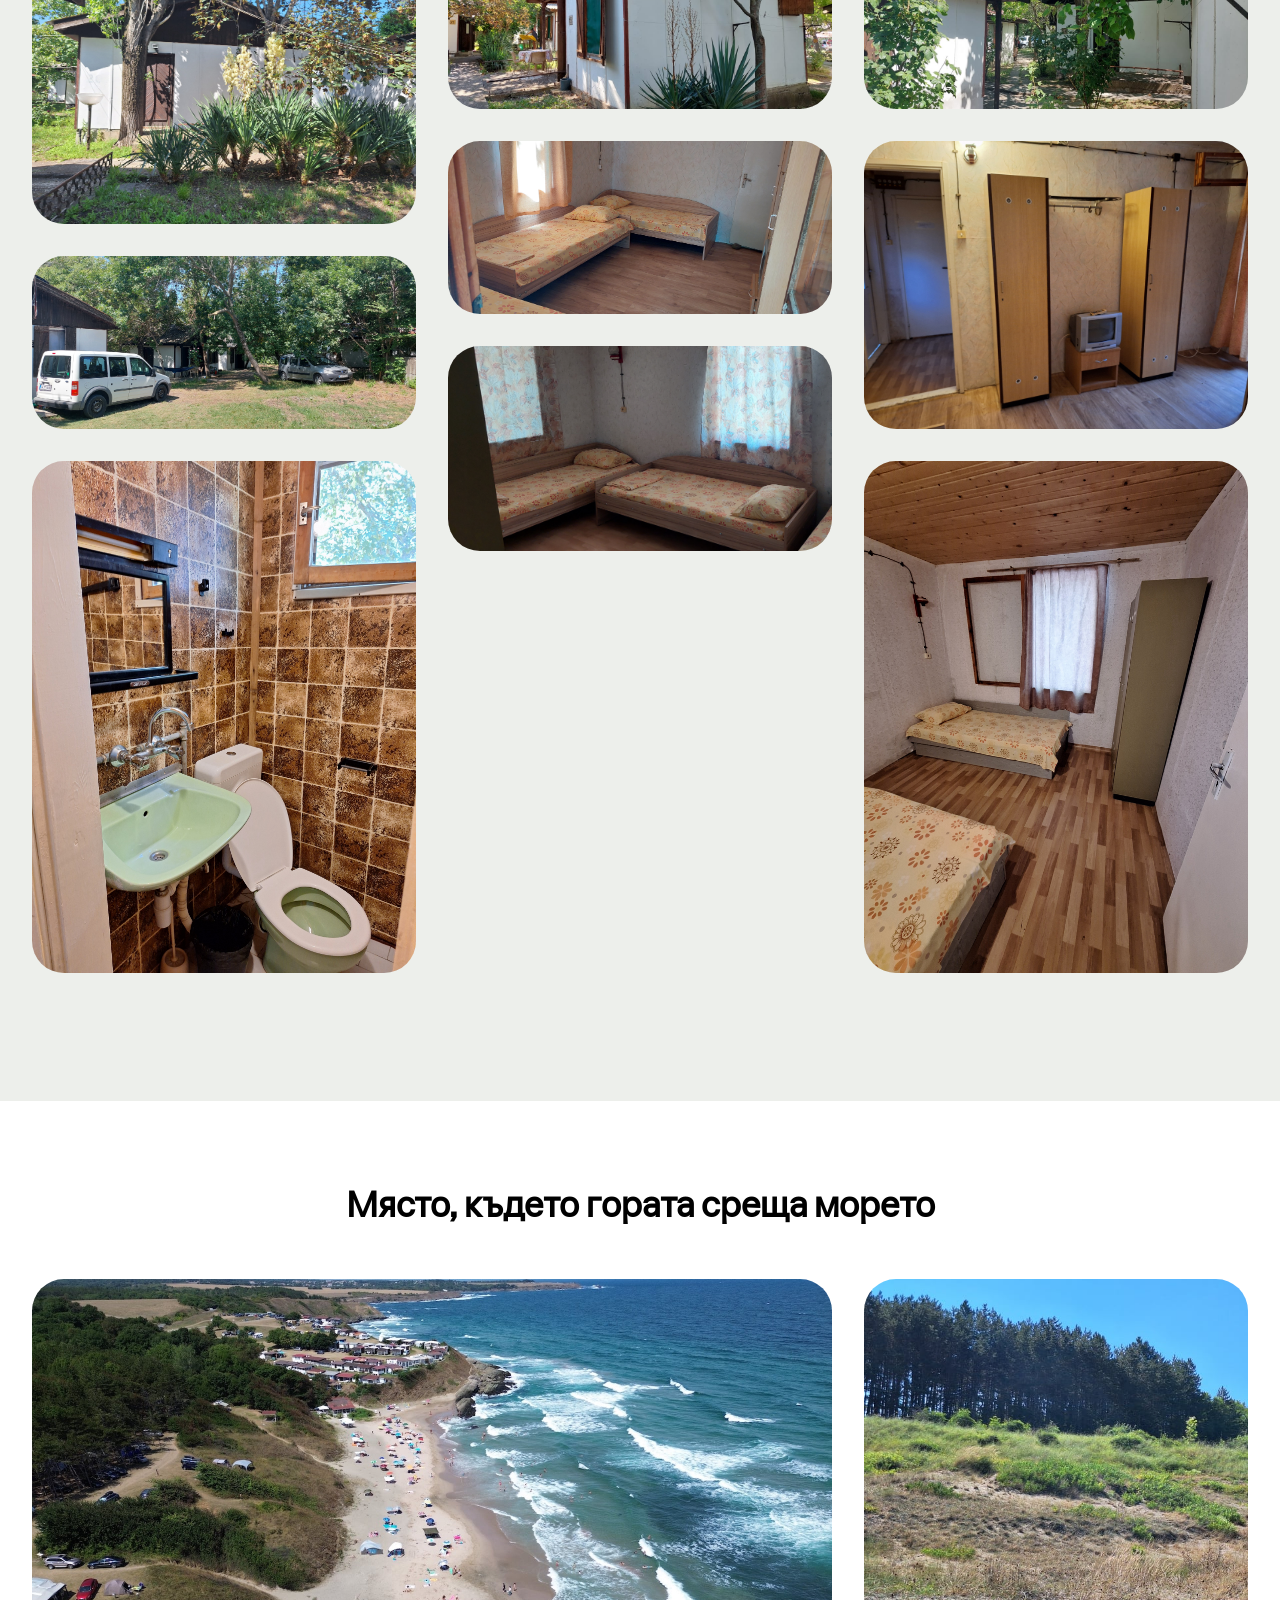
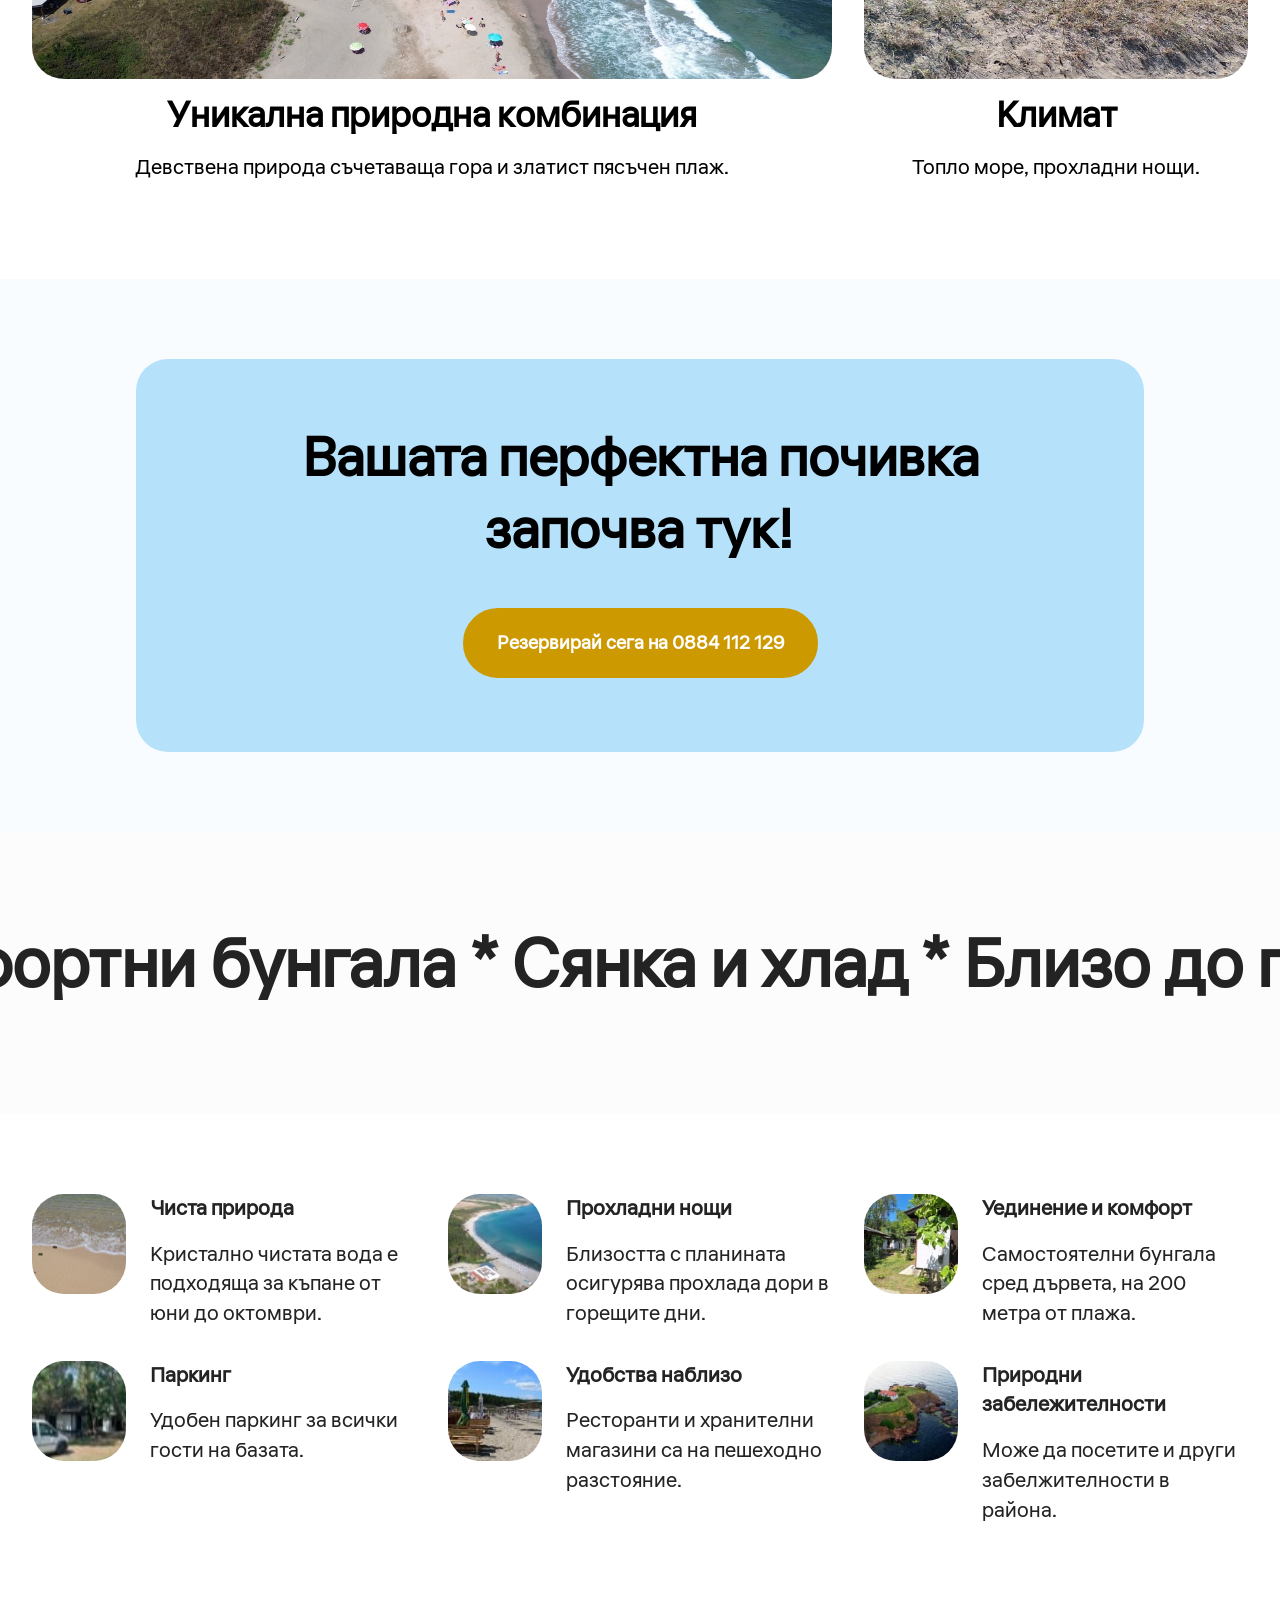
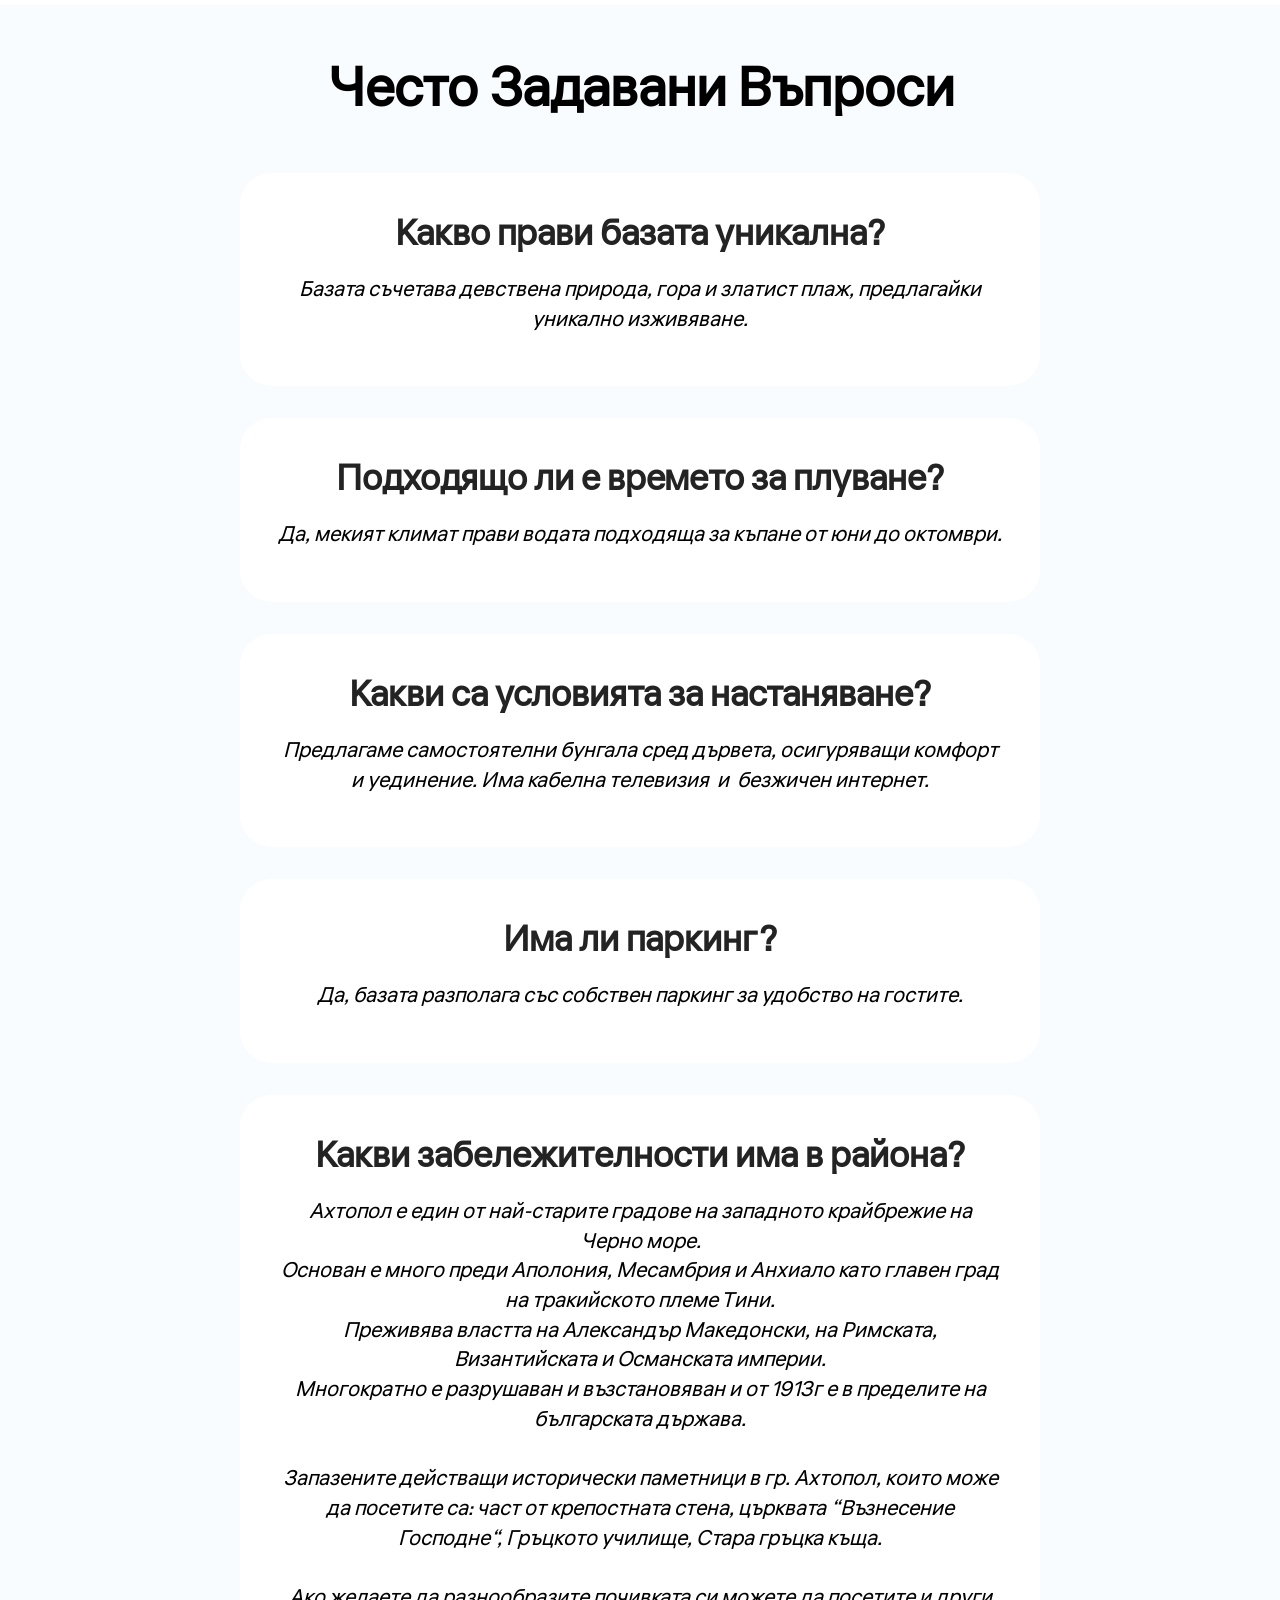
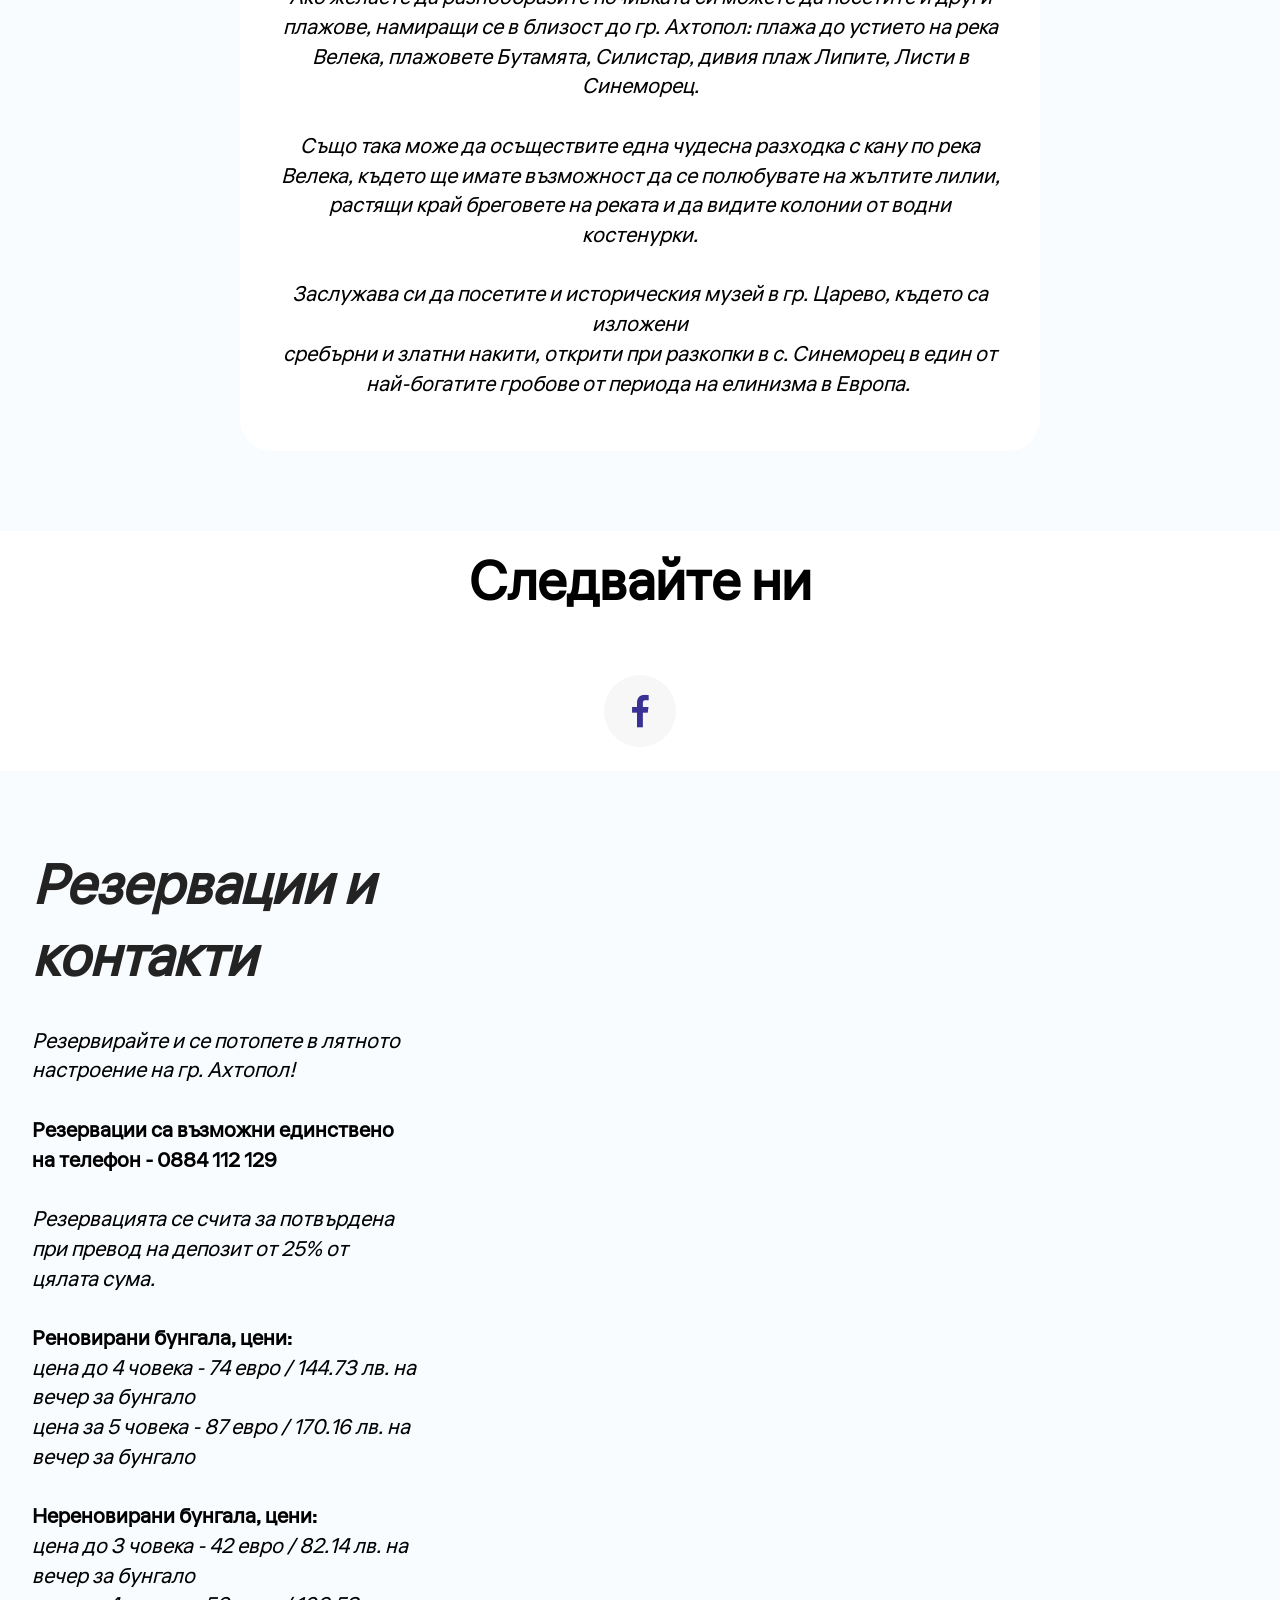
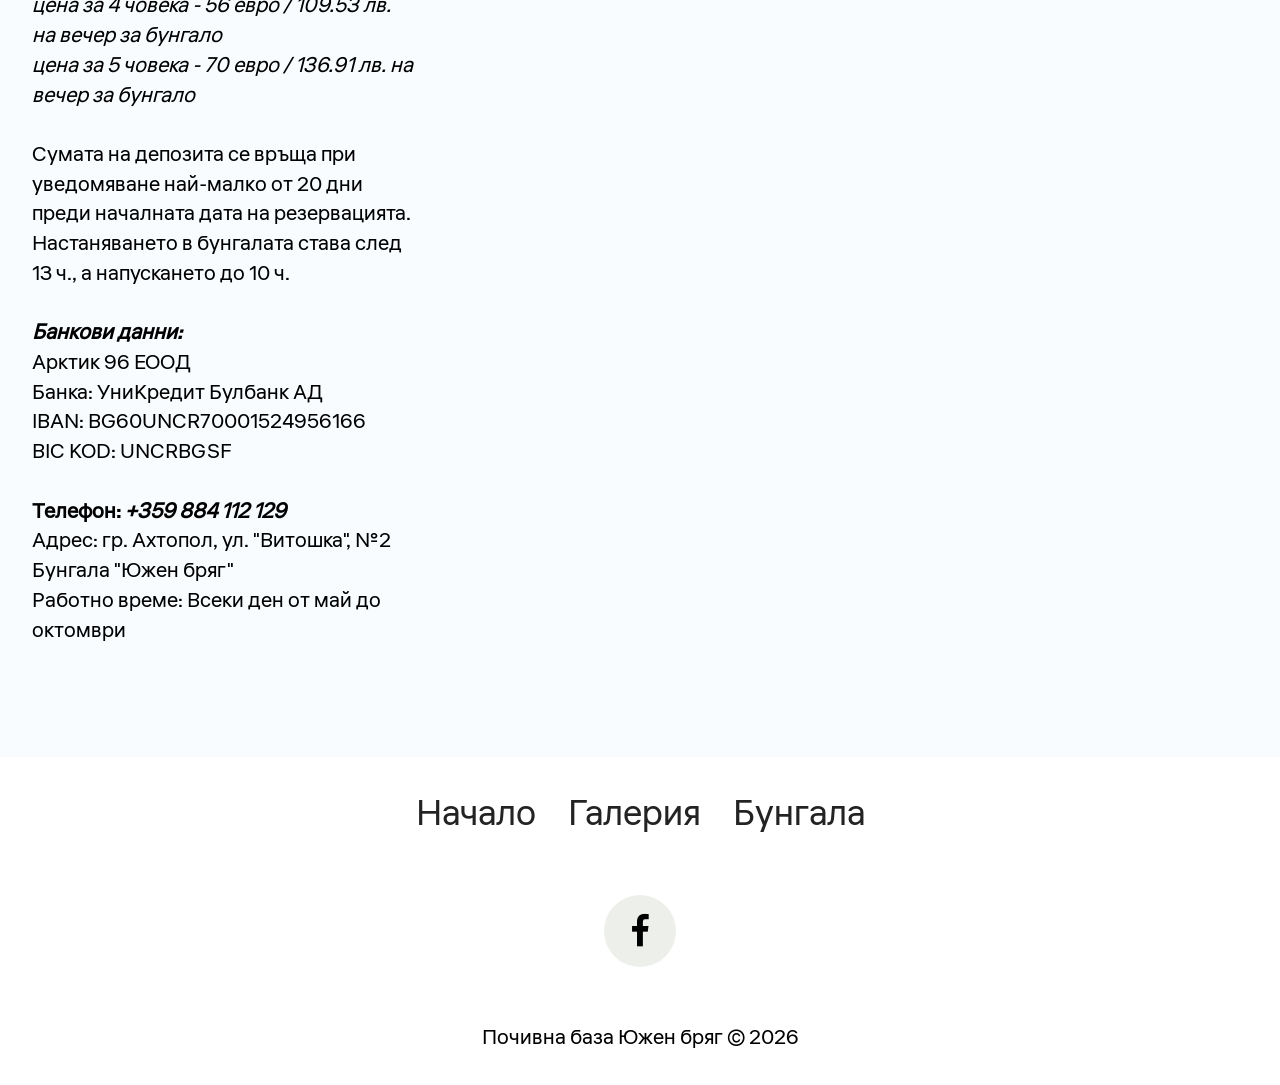
==== commit 1089d609: "Update index.html" ====
--- a/index.html
+++ b/index.html
@@ -907,12 +907,12 @@
           <p class="mbr-section-subtitle mbr-fonts-style mt-0 mb-4 display-7"><em>Резервирайте и се потопете в лятното настроение на гр. Ахтопол!</em><br>
 <br><strong>Резервации са възможни единствено на телефон - 0884 112 129</strong><br>
 <br><em>Резервацията се счита за потвърдена при превод на депозит от 25% от цялата сума.</em><br>
-<br><strong>Реновирани бунгала цени:</strong><br><em>цена до 4 човека 74 евро / 144.73 лв. на вечер за бунгало
-<br>цена за 5 човека 87 евро / 170.16 лв. на вечер за бунгало<br></em>
-<br><strong>Нереновирани бунгала цени:
-</strong><br><em>цена до 3 човека 42 евро / 82.14 лв. на вечер за бунгало
-<br>цена за 4 човека 56 евро / 109.53 лв. на вечер за бунгало
-<br>цена за 5 човека 70 евро / 136.91 лв. на вечер за бунгало
+<br><strong>Реновирани бунгала, цени:</strong><br><em>цена до 4 човека - 74 евро / 144.73 лв. на вечер за бунгало
+<br>цена за 5 човека - 87 евро / 170.16 лв. на вечер за бунгало<br></em>
+<br><strong>Нереновирани бунгала, цени:
+</strong><br><em>цена до 3 човека - 42 евро / 82.14 лв. на вечер за бунгало
+<br>цена за 4 човека - 56 евро / 109.53 лв. на вечер за бунгало
+<br>цена за 5 човека - 70 евро / 136.91 лв. на вечер за бунгало
 </em><br>
 <br>Сумата на депозита се връща при уведомяване най-малко от 20 дни преди началната дата на резервацията.<br>Настаняването в бунгалата става след 13 ч., а напускането до 10 ч.<br>
 <br><strong><em>Банкови данни:</em></strong><br>Арктик 96 ЕООД
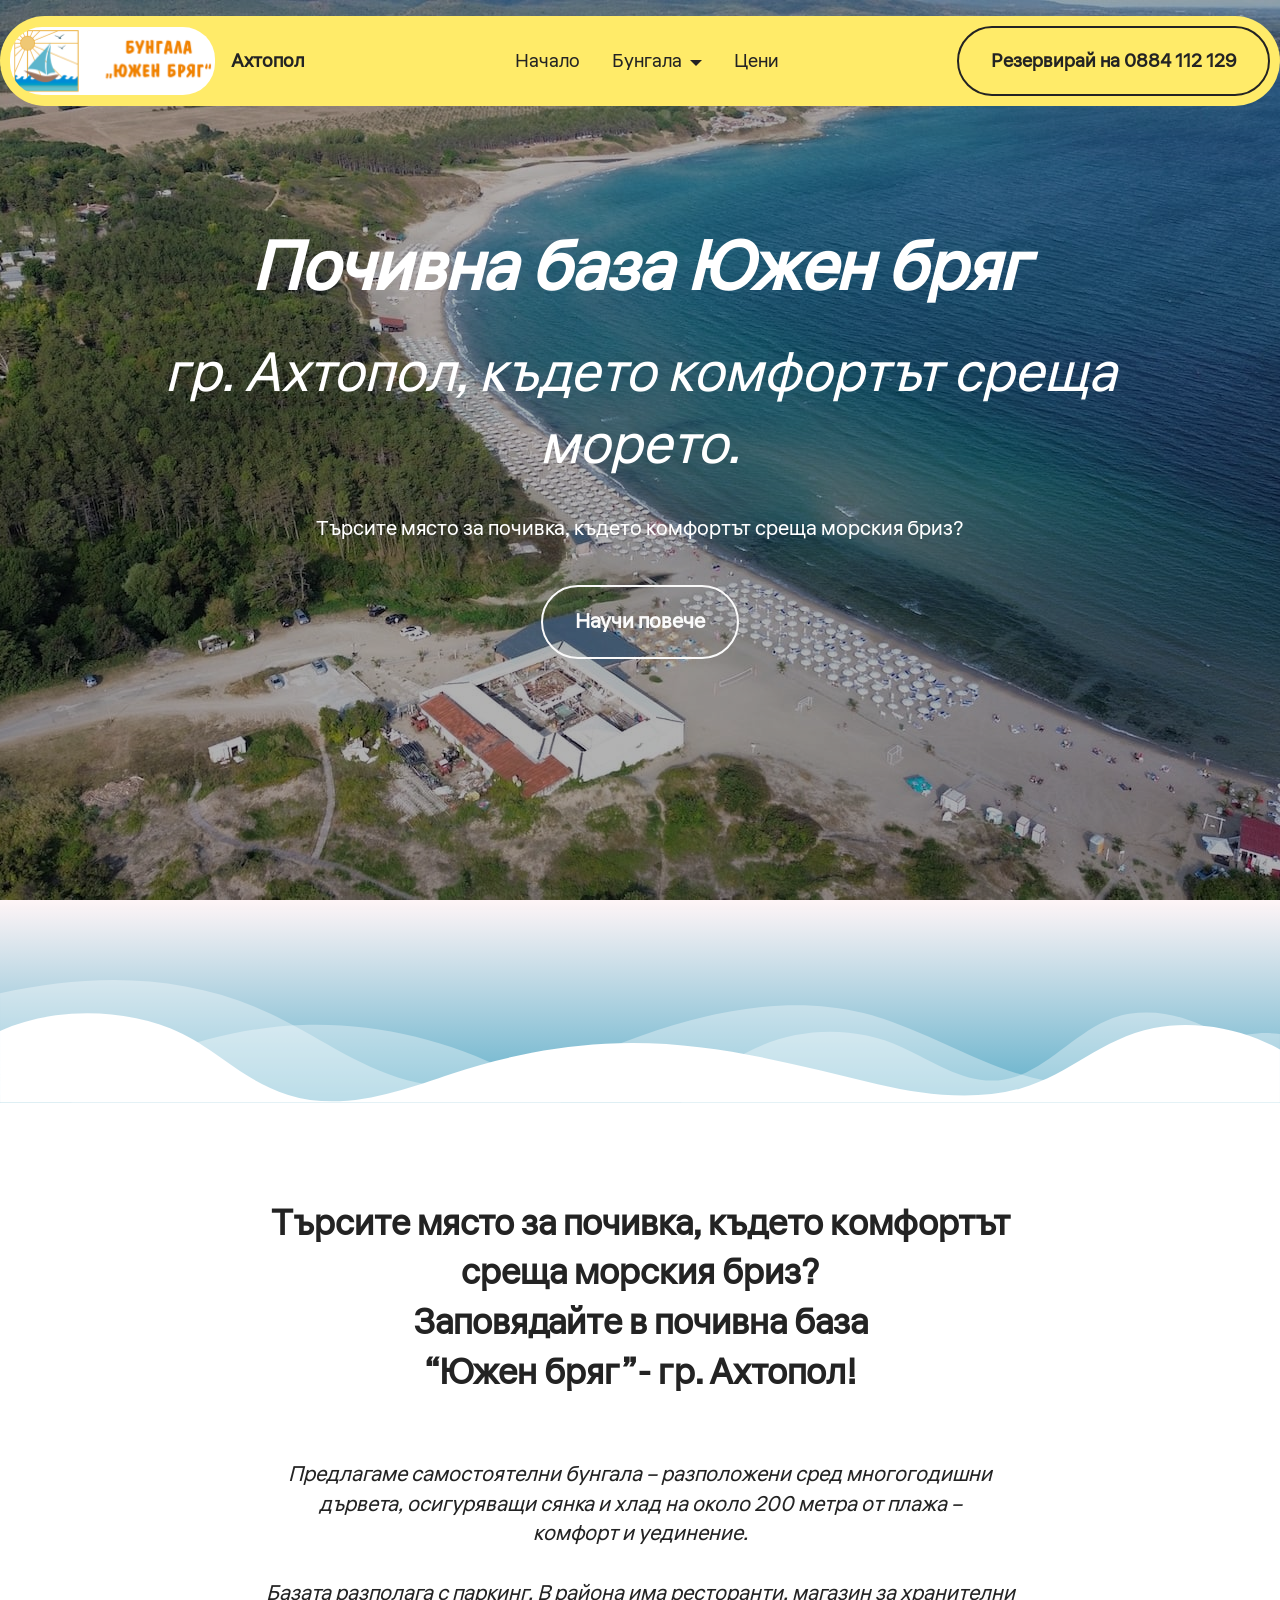
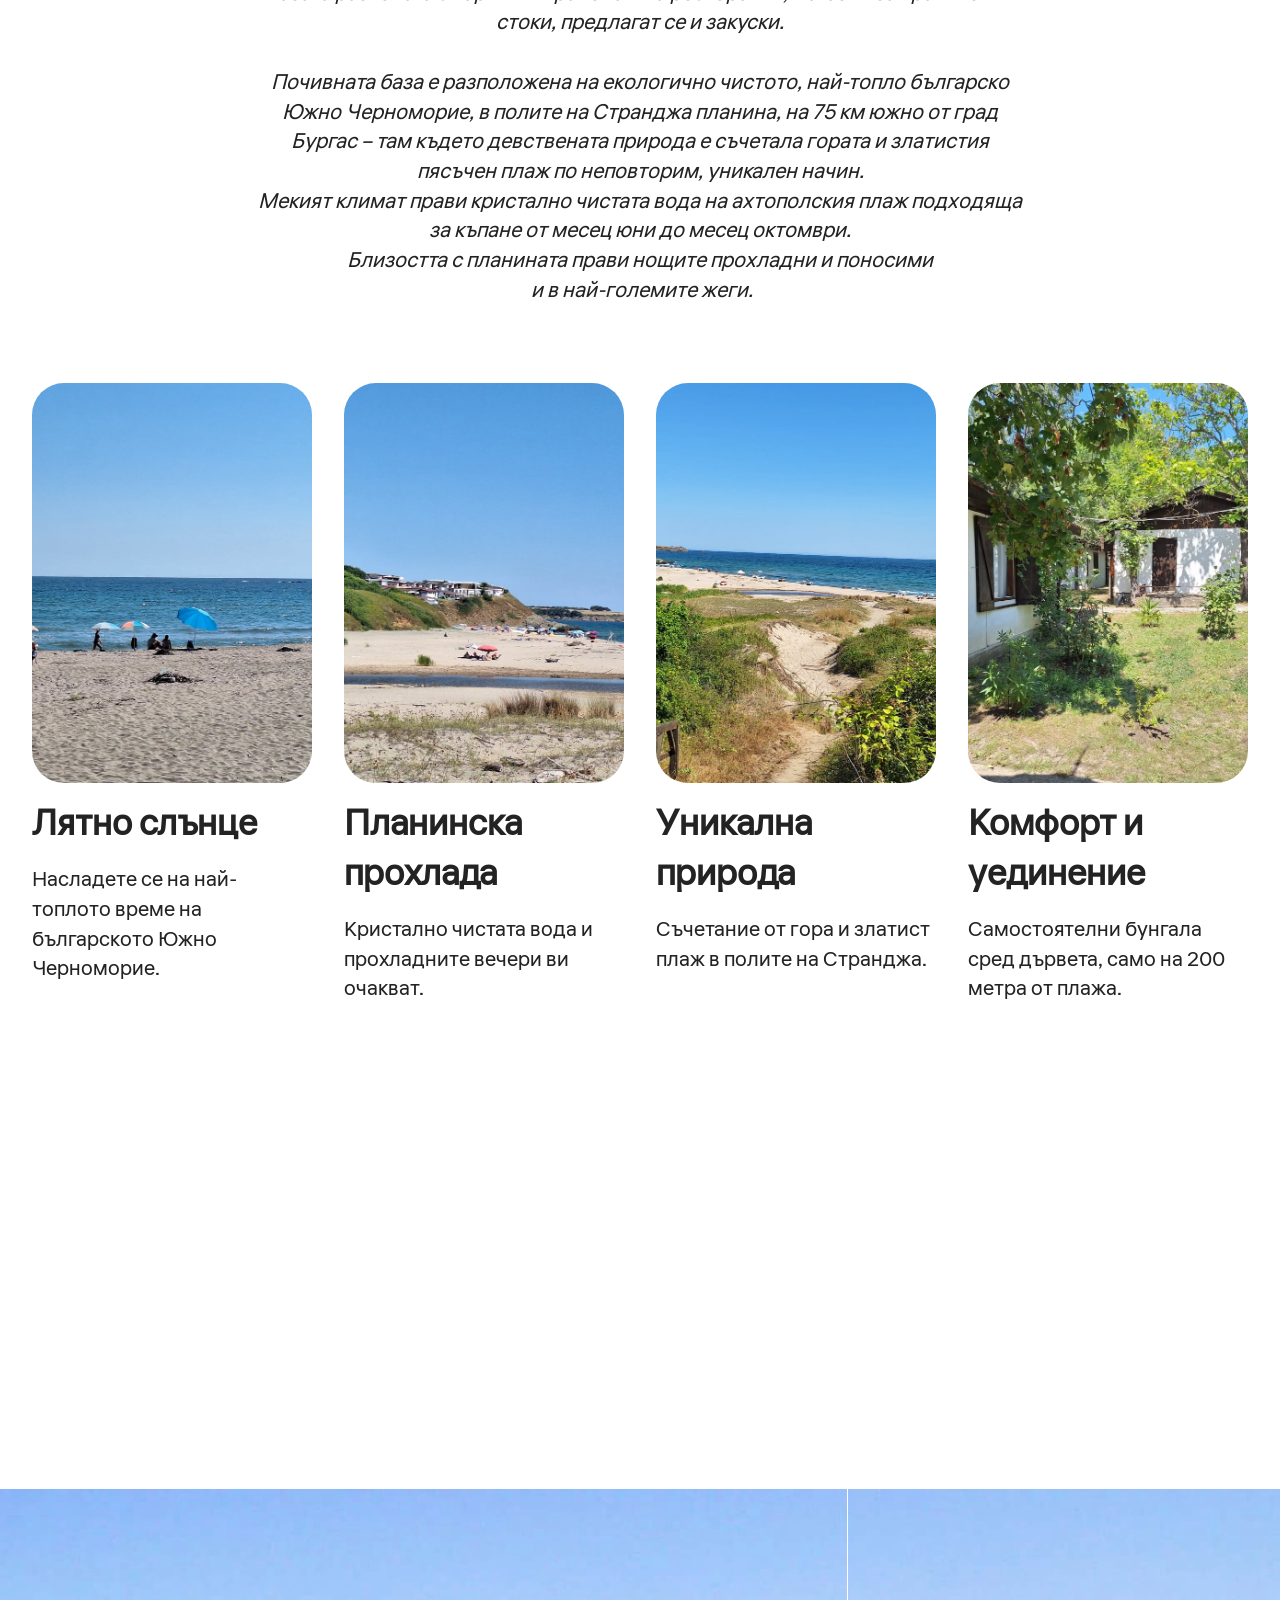
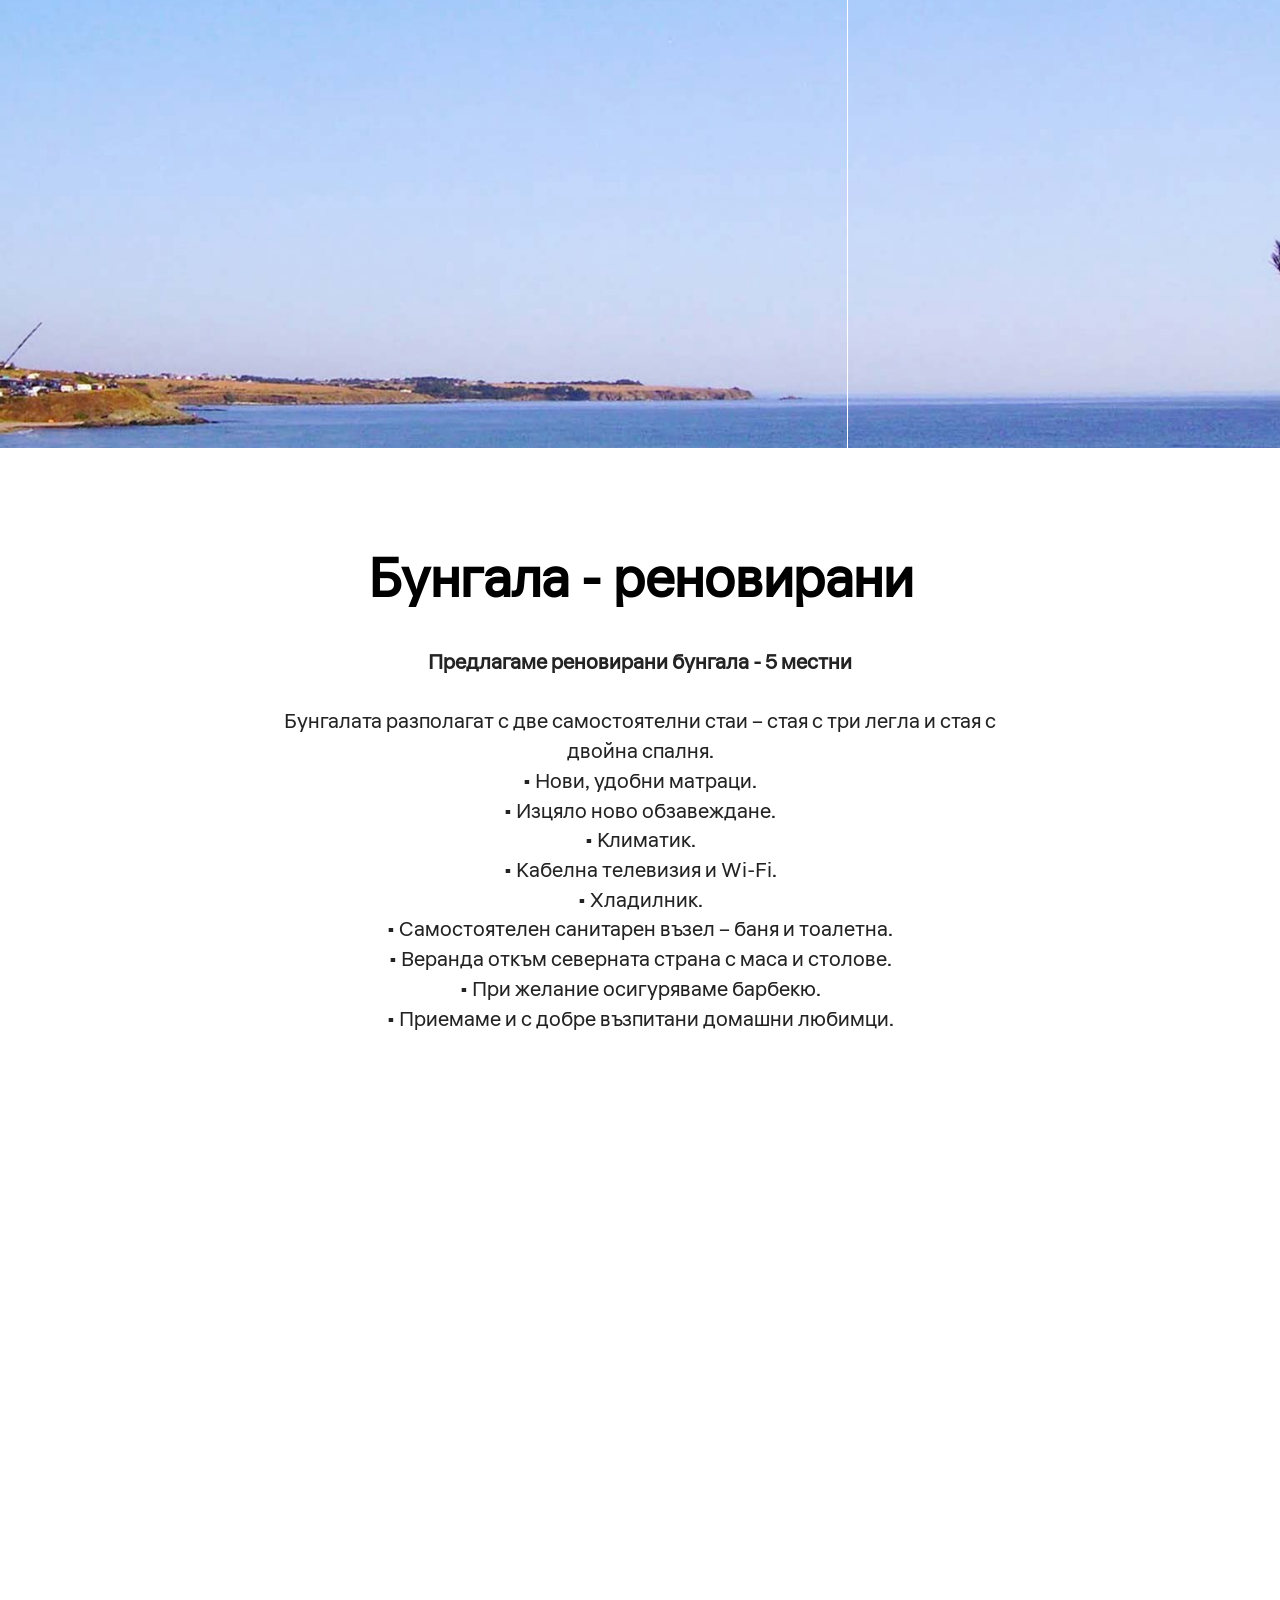
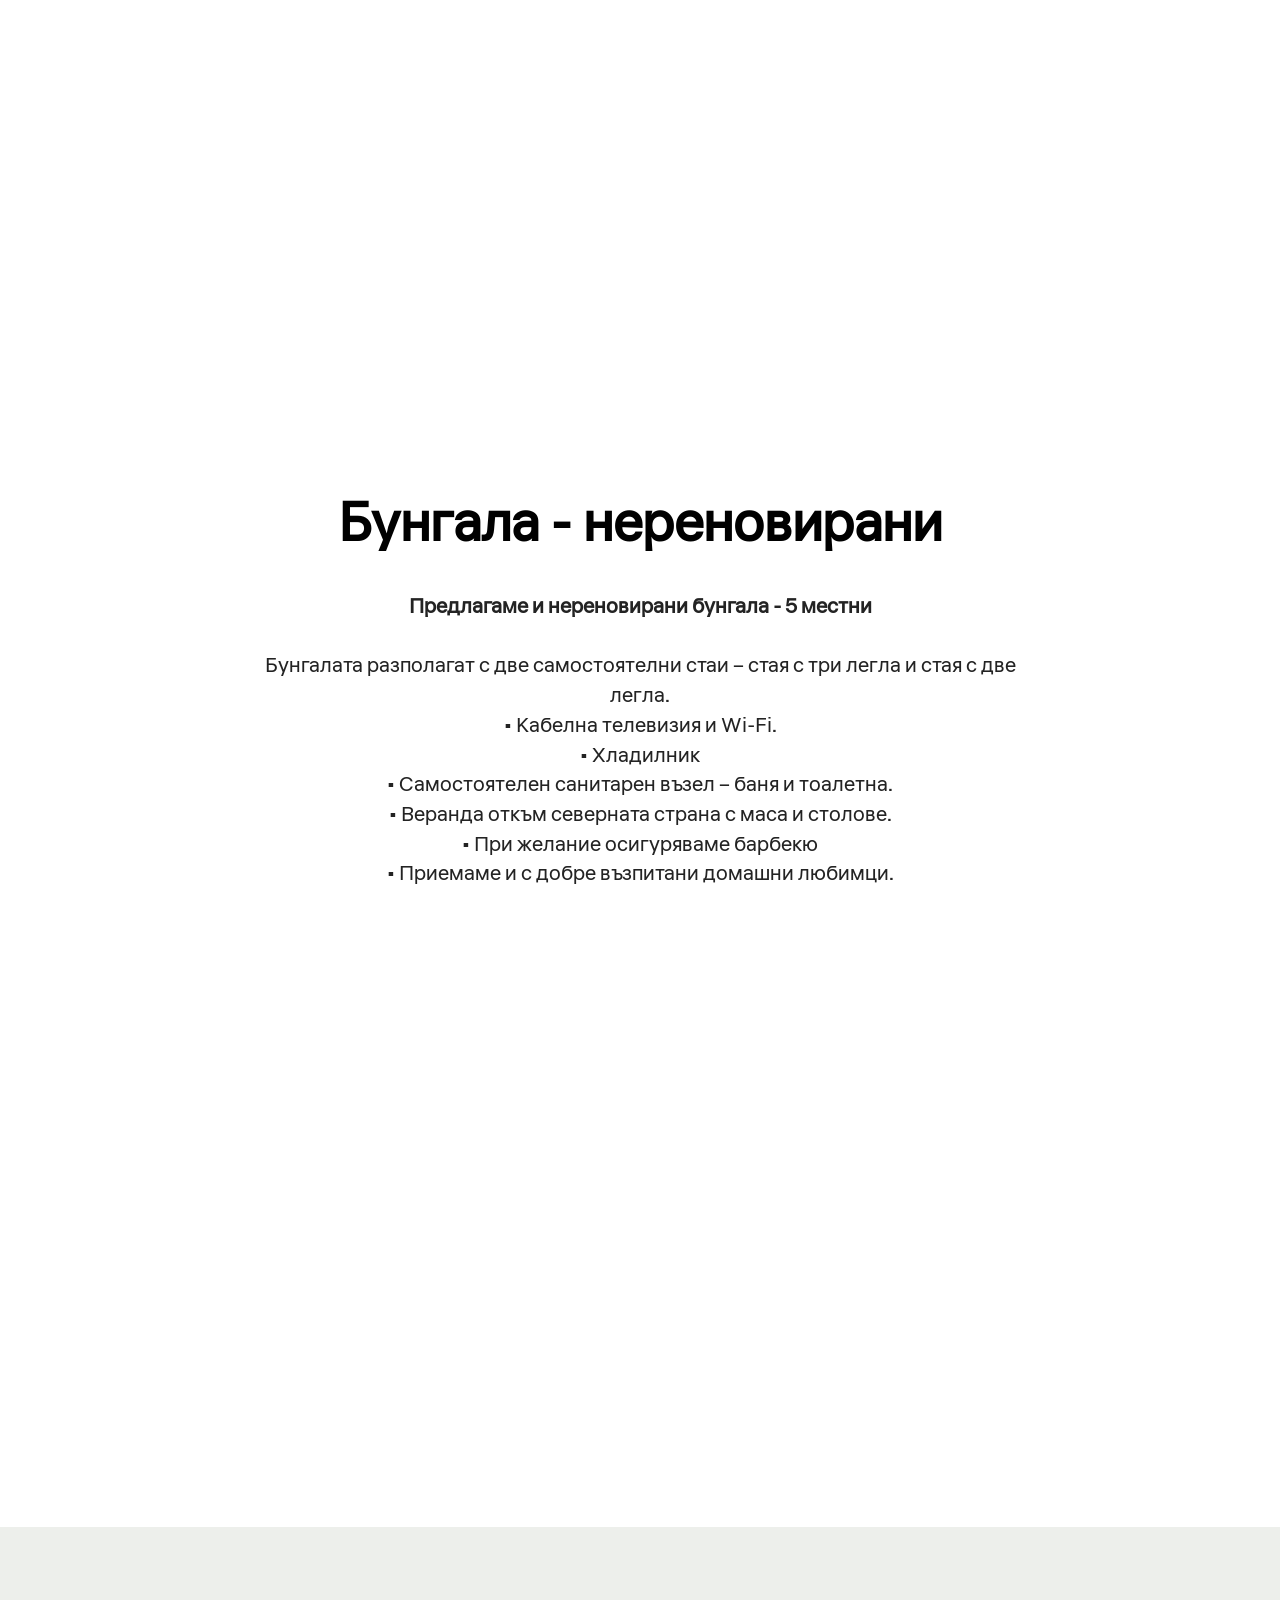
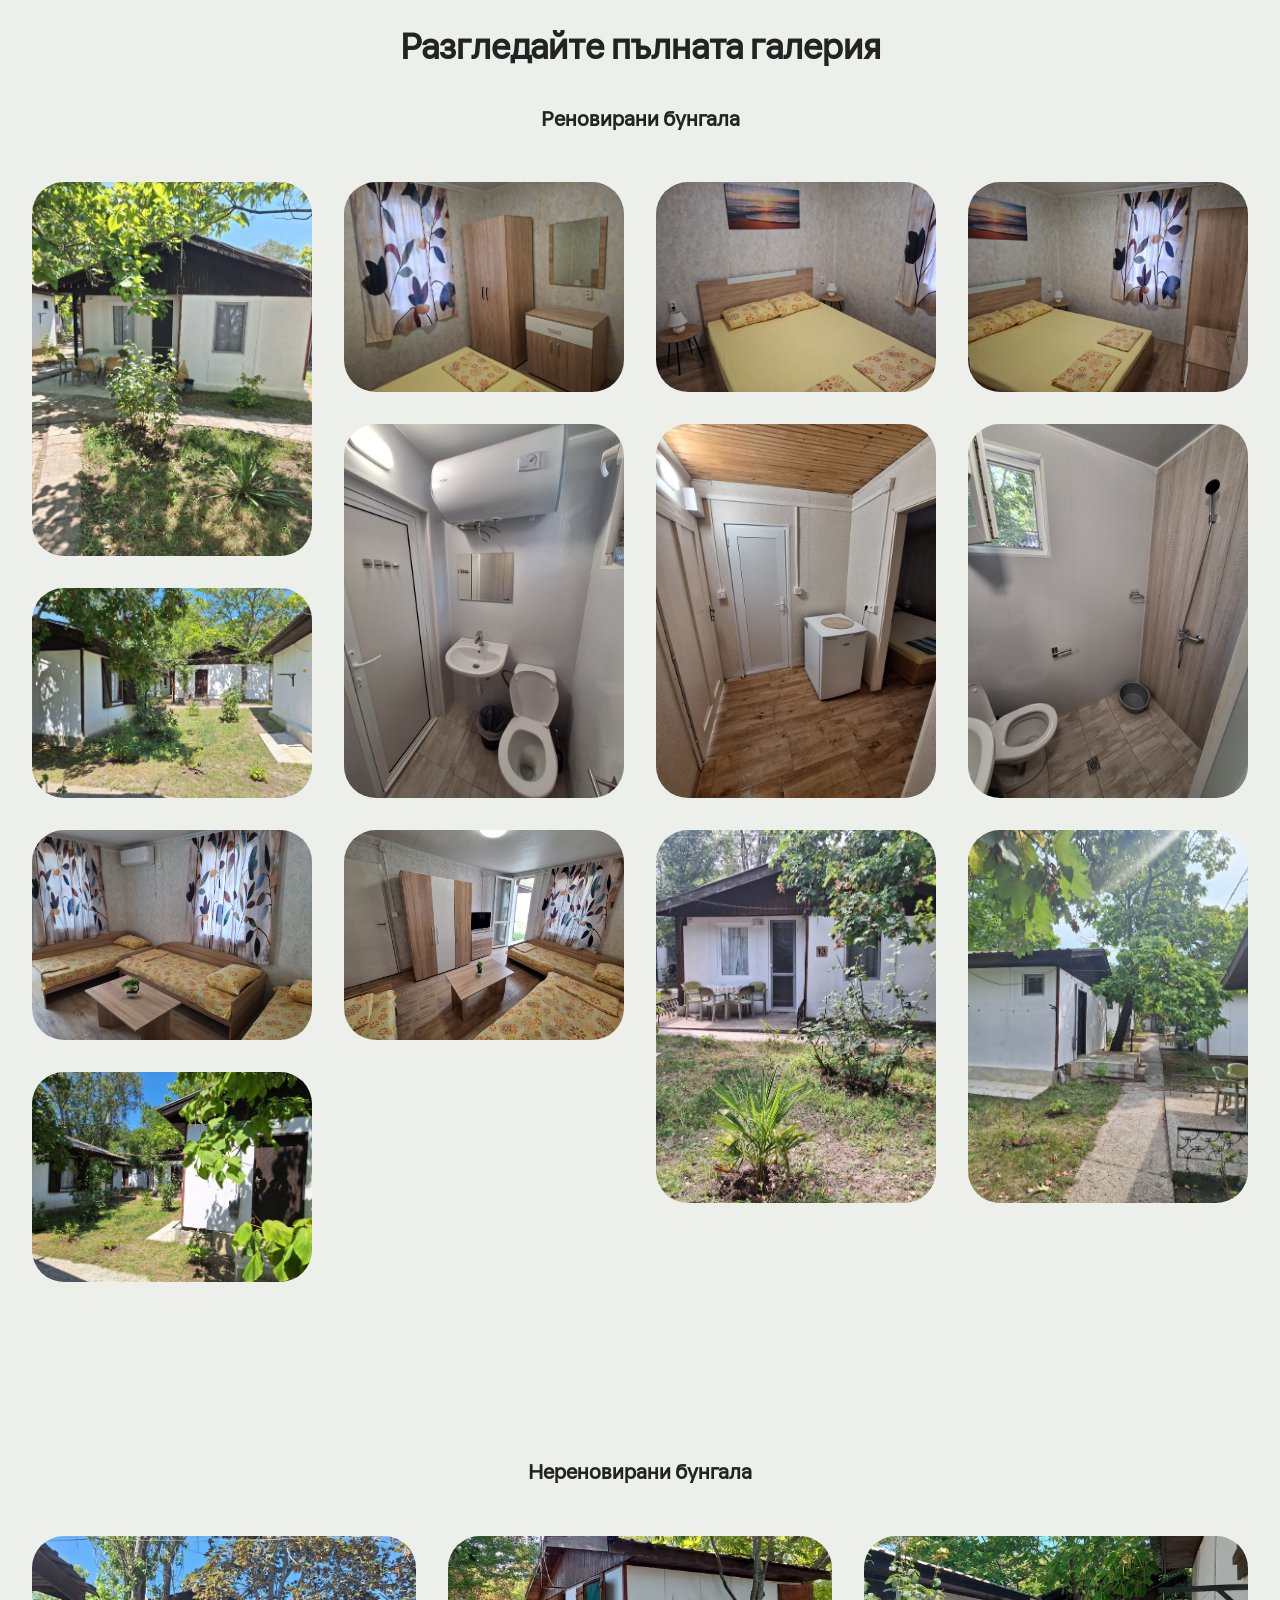
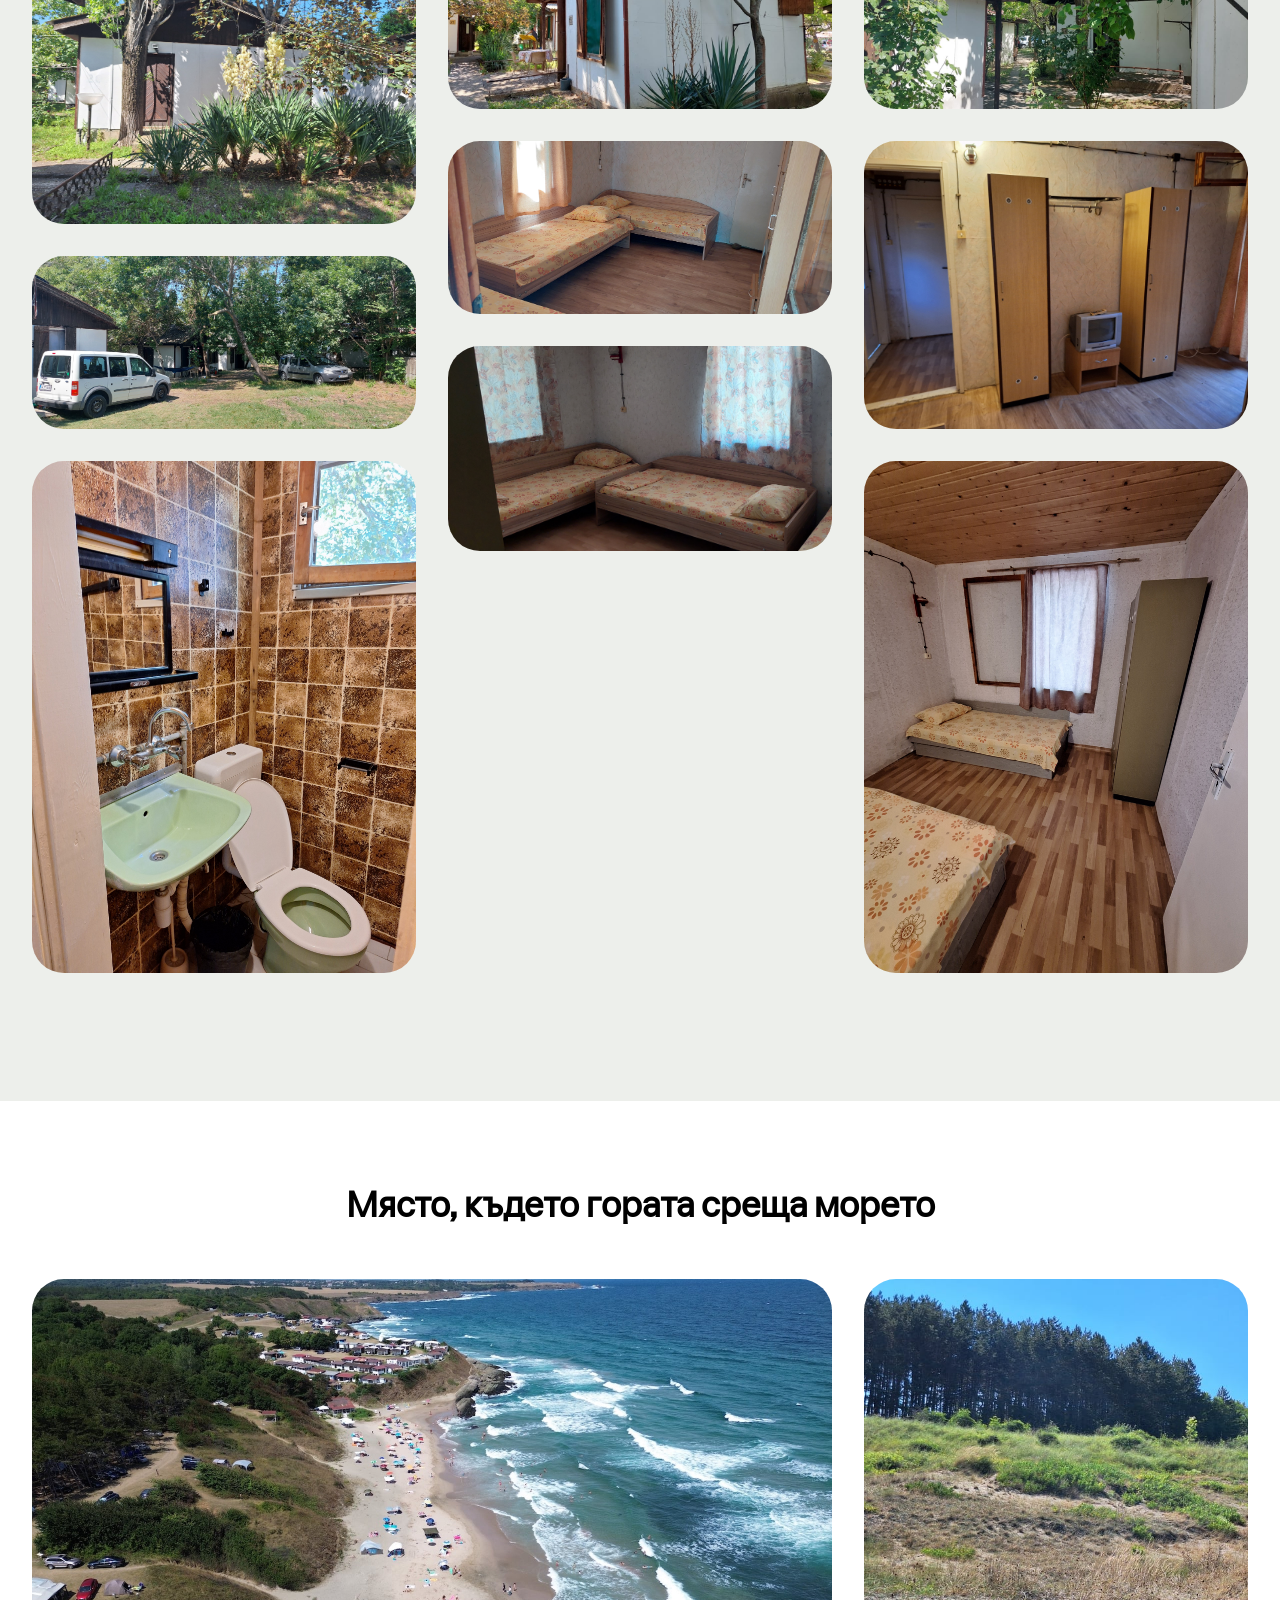
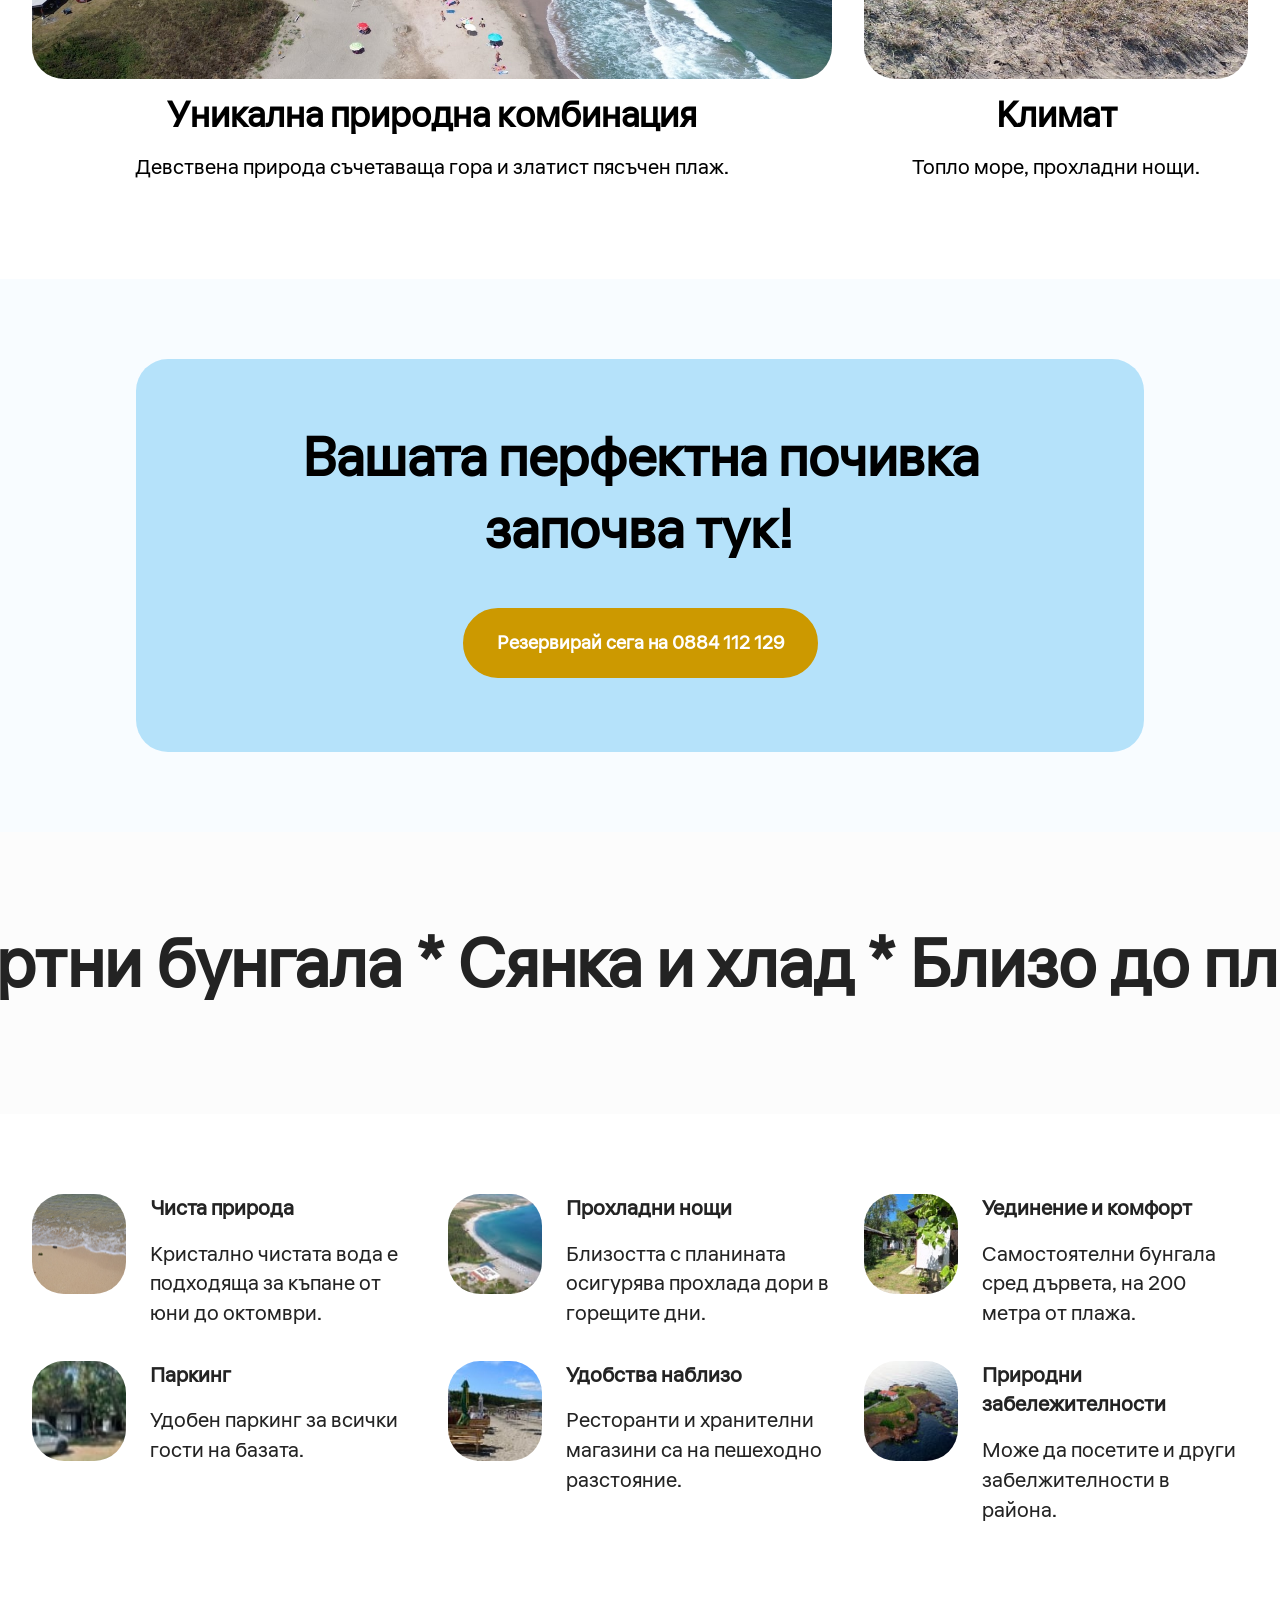
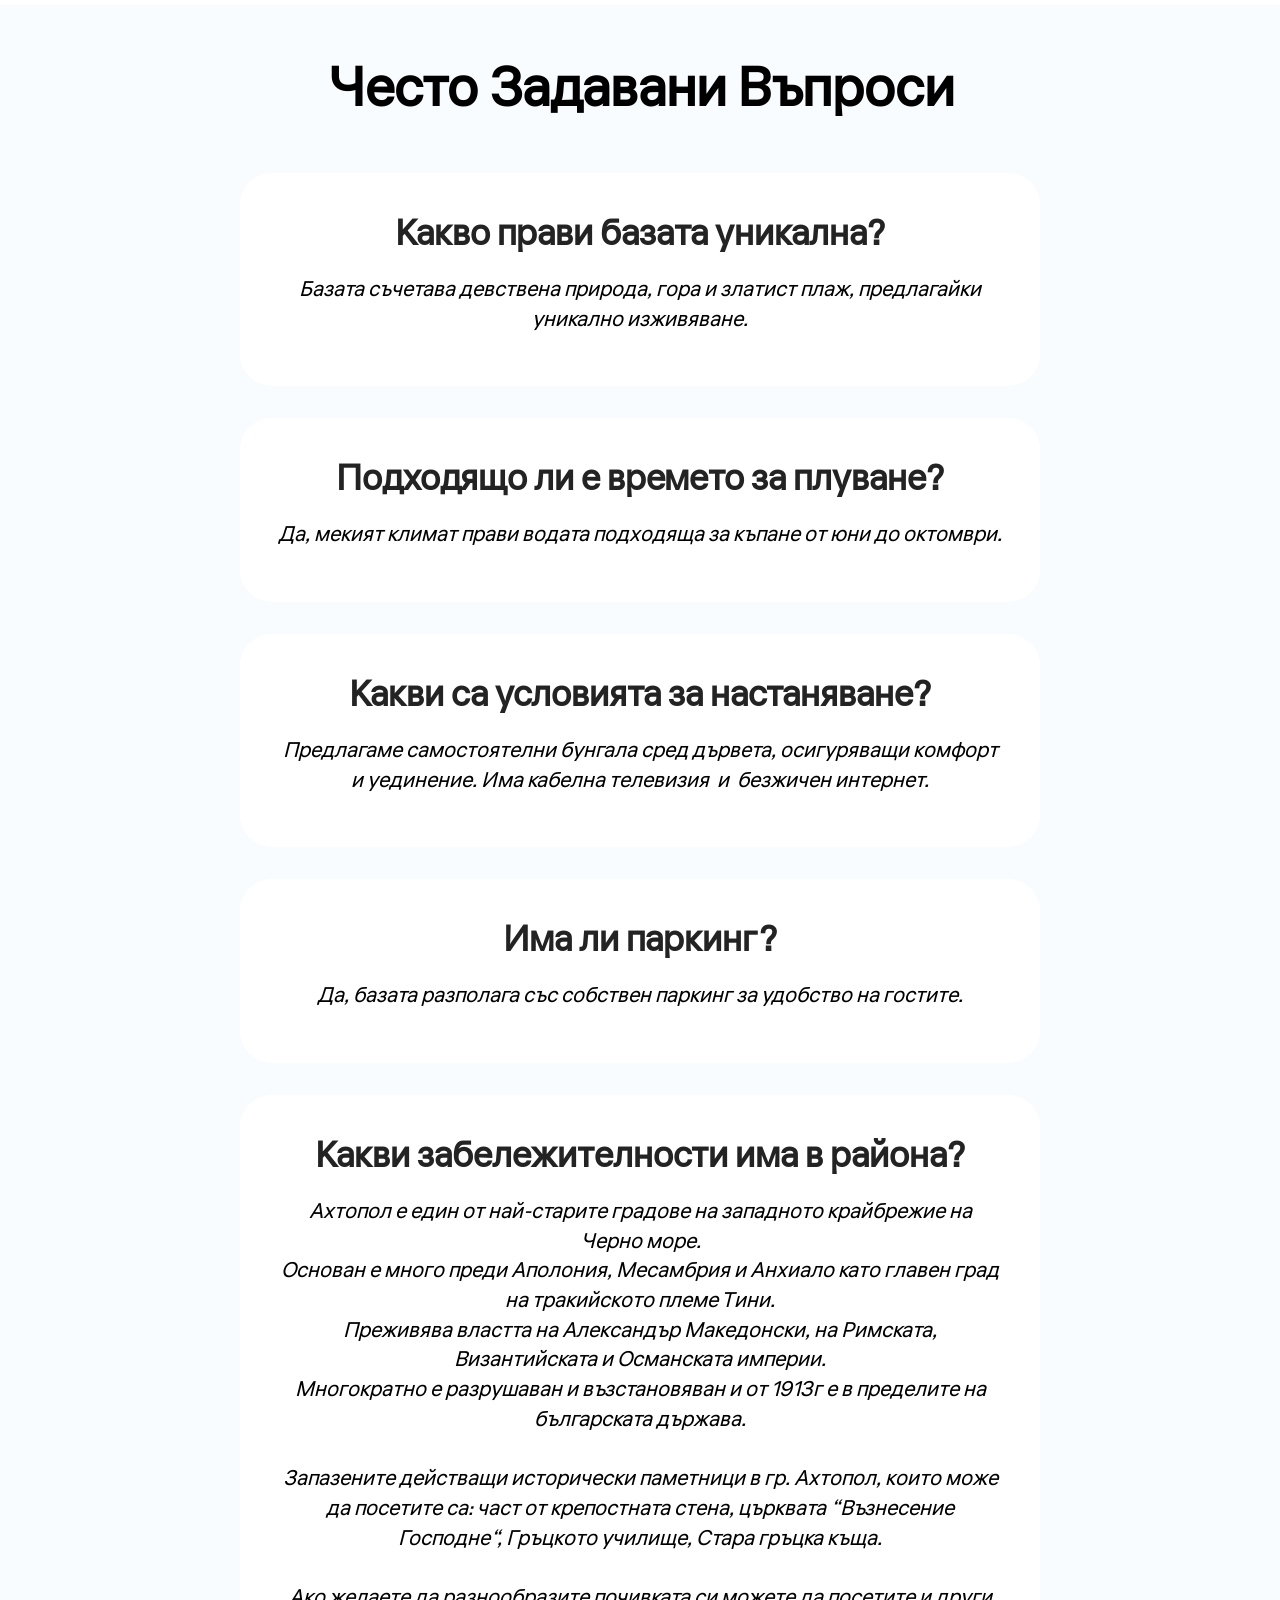
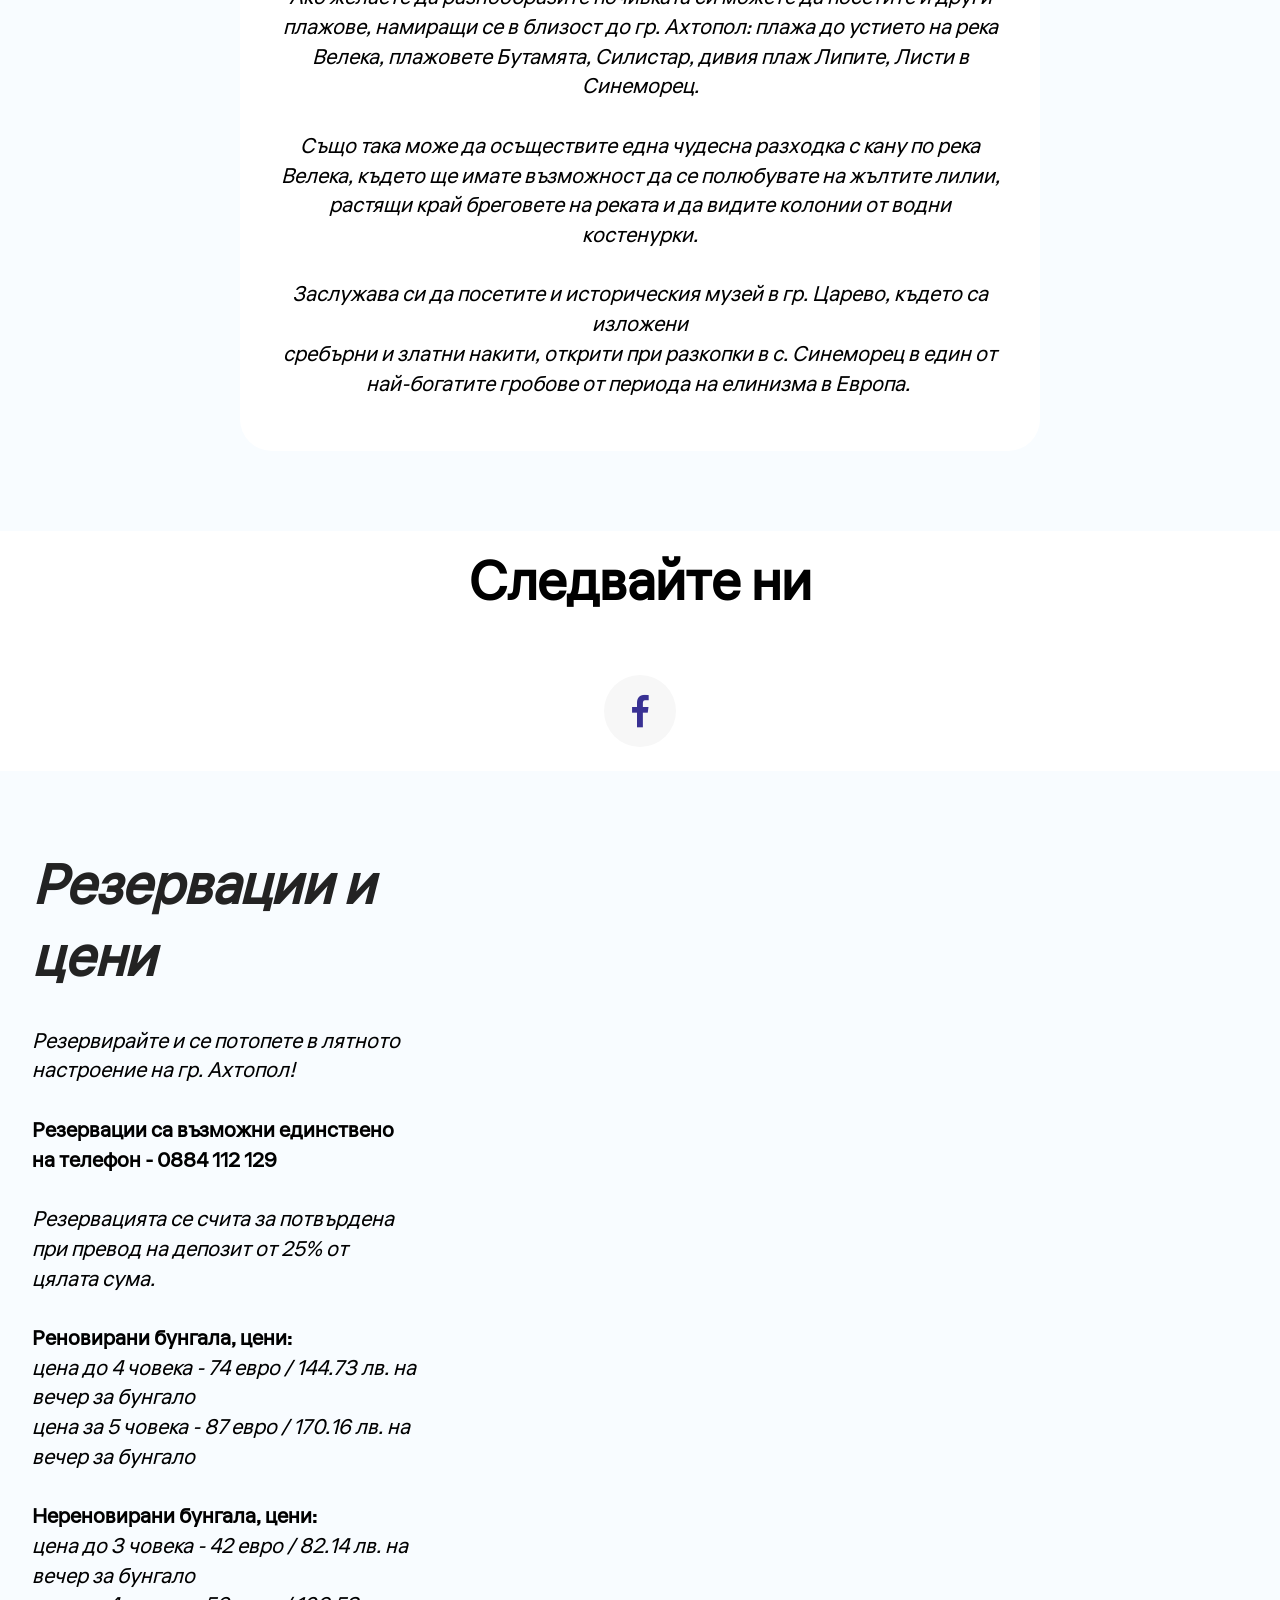
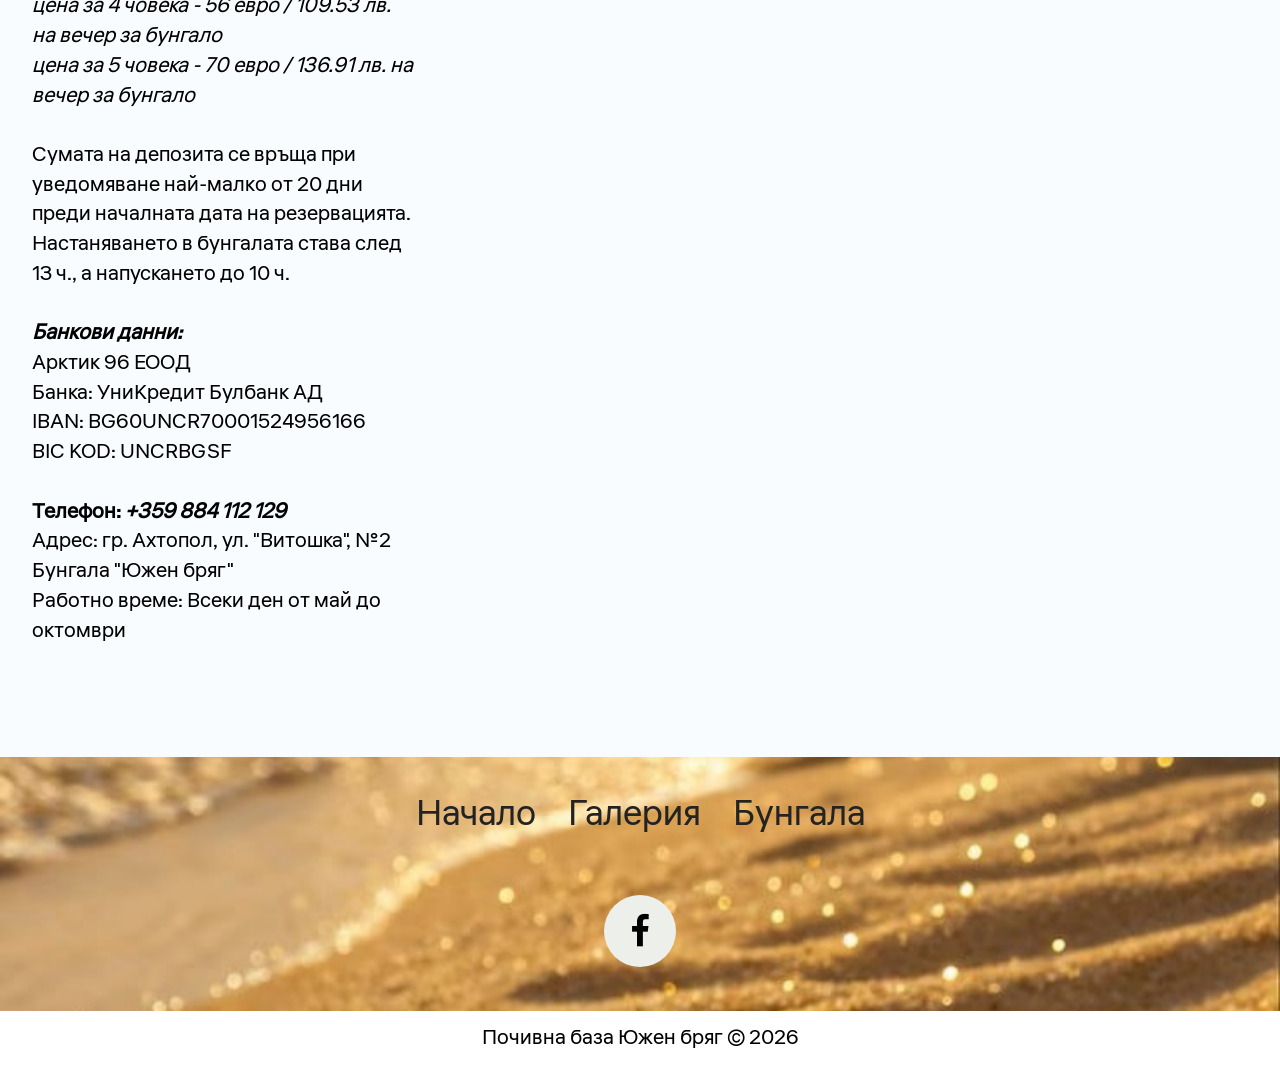
==== commit 109969cb: "Update index.html" ====
--- a/index.html
+++ b/index.html
@@ -57,7 +57,7 @@
 						<a class="nav-link link text-black text-primary dropdown-toggle display-4" href="index.html#gallery-bungala1" aria-expanded="false" data-toggle="dropdown-submenu" data-bs-toggle="dropdown" data-bs-auto-close="outside">Бунгала</a><div class="dropdown-menu" aria-labelledby="dropdown-634"><a class="text-black text-primary dropdown-item display-4" href="index.html#gallery-bungala1">Бунгала реновирани</a><a class="text-black text-primary show dropdown-item display-4" href="index.html#gallery-bungala2">Бунгала нереновирани</a></div>
 					</li>
 					<li class="nav-item">
-						<a class="nav-link link text-black text-primary display-4" href="index.html#contacts-reserve">Контакти</a>
+						<a class="nav-link link text-black text-primary display-4" href="index.html#contacts-reserve">Цени</a>
 					</li></ul>
 				
 				<div class="navbar-buttons mbr-section-btn"><a class="btn btn-black-outline display-4" href="index.html#contacts-reserve">Резервирай на 0884 112 129</a></div>
@@ -903,7 +903,7 @@
       <div class="col-lg-4">
         <div class="col-12 col-md-12">
           <h5 class="mbr-section-title mbr-fonts-style mt-0 mb-4 display-2">
-            <strong><em>Резервации и контакти</em></strong></h5>
+            <strong><em>Резервации и цени</em></strong></h5>
           <p class="mbr-section-subtitle mbr-fonts-style mt-0 mb-4 display-7"><em>Резервирайте и се потопете в лятното настроение на гр. Ахтопол!</em><br>
 <br><strong>Резервации са възможни единствено на телефон - 0884 112 129</strong><br>
 <br><em>Резервацията се счита за потвърдена при превод на депозит от 25% от цялата сума.</em><br>
